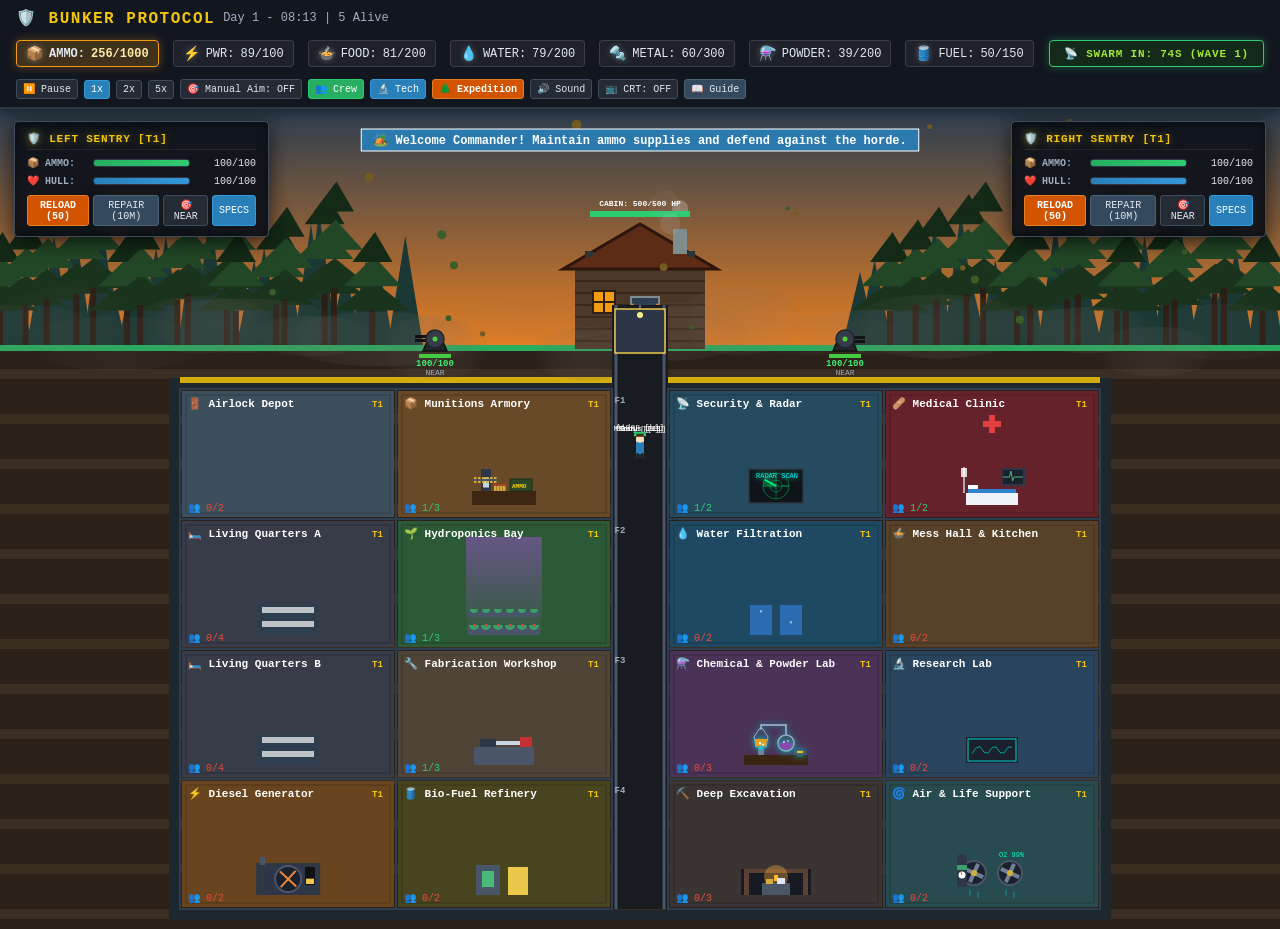
==== bunker_survival_standalone.html @ 3fe30b72 "Initial commit: BUNKER PROTOCOL 2D Zombie Survival Defense Game" ====
<!DOCTYPE html>
<html lang="en">
<head>
  <meta charset="UTF-8">
  <meta name="viewport" content="width=device-width, initial-scale=1.0">
  <title>BUNKER PROTOCOL: 2D Zombie Survival Defense</title>
  <style>
/* Tactical Bunker Survival Styling */
:root {
  --bg-dark: #0f1115;
  --panel-bg: #161a22;
  --panel-border: #2d3748;
  --accent-amber: #f39c12;
  --accent-red: #e74c3c;
  --accent-green: #2ecc71;
  --accent-blue: #3498db;
  --text-main: #e2e8f0;
  --text-dim: #a0aec0;
  --font-mono: 'Courier New', 'Consolas', monospace;
}

* {
  box-sizing: border-box;
  margin: 0;
  padding: 0;
  user-select: none;
}

body {
  background-color: var(--bg-dark);
  color: var(--text-main);
  font-family: var(--font-mono);
  overflow-x: hidden;
  min-height: 100vh;
  display: flex;
  flex-direction: column;
}

/* Top Header HUD */
.header-hud {
  background: #12161f;
  border-bottom: 2px solid #2d3748;
  padding: 8px 16px;
  display: flex;
  flex-wrap: wrap;
  justify-content: space-between;
  align-items: center;
  gap: 12px;
  box-shadow: 0 4px 12px rgba(0, 0, 0, 0.4);
  z-index: 10;
}

.brand-title {
  display: flex;
  align-items: center;
  gap: 8px;
}

.brand-title h1 {
  font-size: 16px;
  letter-spacing: 1.5px;
  color: #f1c40f;
  text-transform: uppercase;
}

.hud-time-pop {
  font-size: 12px;
  color: var(--text-dim);
}

.resource-bar {
  display: flex;
  flex-wrap: wrap;
  align-items: center;
  gap: 14px;
}

.res-item {
  display: flex;
  align-items: center;
  gap: 6px;
  font-size: 12px;
  background: rgba(255, 255, 255, 0.05);
  padding: 4px 9px;
  border-radius: 4px;
  border: 1px solid rgba(255, 255, 255, 0.12);
  transition: all 0.2s ease;
}

.res-item:hover {
  background: rgba(255, 255, 255, 0.1);
  border-color: rgba(255, 255, 255, 0.3);
  box-shadow: 0 0 10px rgba(255, 255, 255, 0.15);
}

.res-ammo {
  border-color: #f39c12;
  background: rgba(243, 156, 18, 0.2);
  box-shadow: 0 0 10px rgba(243, 156, 18, 0.35);
  font-weight: bold;
}

.res-item .icon {
  font-size: 14px;
  filter: drop-shadow(0 0 3px rgba(255, 255, 255, 0.3));
}

.hud-radar-wrap {
  display: flex;
  align-items: center;
}

.radar-badge {
  padding: 6px 14px;
  border-radius: 4px;
  font-size: 11px;
  font-weight: bold;
  letter-spacing: 0.8px;
  text-transform: uppercase;
  transition: all 0.3s ease;
}

.radar-badge.normal {
  background: #132a1a;
  border: 1px solid #2ecc71;
  color: #a3e635;
  box-shadow: 0 0 10px rgba(46, 204, 113, 0.35);
}

.radar-badge.warning {
  background: #3c290d;
  border: 1px solid #f39c12;
  color: #ffd166;
  box-shadow: 0 0 12px rgba(243, 156, 18, 0.55);
}

.radar-badge.danger {
  background: #4a1212;
  border: 1px solid #e74c3c;
  color: #ff7675;
  box-shadow: 0 0 16px rgba(231, 76, 60, 0.85);
}

.pulse {
  animation: pulseAnim 1s infinite alternate;
}

@keyframes pulseAnim {
  0% { transform: scale(1); opacity: 0.85; }
  100% { transform: scale(1.04); opacity: 1; }
}

.hud-controls {
  display: flex;
  align-items: center;
  gap: 6px;
}

/* Button styles */
.btn {
  background: #242b35;
  color: #e2e8f0;
  border: 1px solid #3e4c5e;
  padding: 6px 12px;
  font-family: var(--font-mono);
  font-size: 12px;
  cursor: pointer;
  border-radius: 3px;
  transition: all 0.15s ease;
}

.btn:hover {
  background: #323b49;
  border-color: #637794;
}

.btn.active {
  background: #2980b9;
  border-color: #3498db;
  color: #fff;
}

.btn-primary {
  background: #27ae60;
  border-color: #2ecc71;
  color: #fff;
}
.btn-primary:hover {
  background: #2ecc71;
}

.btn-action {
  background: #d35400;
  border-color: #e67e22;
  color: #fff;
  font-weight: bold;
}
.btn-action:hover {
  background: #e67e22;
}

.btn-accent {
  background: #2980b9;
  border-color: #3498db;
  color: #fff;
}
.btn-accent:hover {
  background: #3498db;
}

.btn-secondary {
  background: #34495e;
  border-color: #4a6572;
}

.btn-danger {
  background: #962d2d;
  border-color: #c0392b;
}

.btn-sm {
  padding: 3px 6px;
  font-size: 10px;
}

.btn:disabled {
  opacity: 0.45;
  cursor: not-allowed;
}

/* Main Viewport Container */
.game-container {
  position: relative;
  width: 100%;
  max-width: 1280px;
  margin: 0 auto;
  flex: 1;
  display: flex;
  flex-direction: column;
  align-items: center;
  background: #000;
}

#game-canvas {
  width: 100%;
  height: auto;
  aspect-ratio: 1280 / 820;
  display: block;
  box-shadow: 0 8px 28px rgba(0, 0, 0, 0.75);
  cursor: crosshair;
}

/* Tactical Retro-Military CRT Scanline Effect */
.crt-overlay {
  position: absolute;
  top: 0;
  left: 0;
  width: 100%;
  height: 100%;
  pointer-events: none;
  z-index: 10;
  background: 
    linear-gradient(rgba(18, 16, 16, 0) 50%, rgba(0, 0, 0, 0.32) 50%),
    linear-gradient(90deg, rgba(255, 0, 0, 0.035), rgba(0, 255, 0, 0.018), rgba(0, 0, 255, 0.035));
  background-size: 100% 4px, 6px 100%;
  box-shadow: 
    inset 0 0 90px rgba(0, 0, 0, 0.85),
    inset 0 0 25px rgba(0, 0, 0, 0.95);
  border-radius: 4px;
}

body.crt-active #game-canvas {
  filter: contrast(1.12) brightness(1.05) saturate(1.18);
}

body.crt-active .header-hud,
body.crt-active .turret-hud-overlay {
  text-shadow: 0 0 3px rgba(241, 196, 15, 0.4);
}

/* On-Screen Turret HUD Overlay Widgets */
.turret-hud-overlay {
  position: absolute;
  top: 12px;
  width: 255px;
  background: rgba(14, 18, 25, 0.92);
  border: 1px solid #3e4c5e;
  backdrop-filter: blur(8px);
  padding: 10px 12px;
  border-radius: 4px;
  pointer-events: auto;
  z-index: 5;
  box-shadow: 0 4px 20px rgba(0, 0, 0, 0.7), inset 0 0 10px rgba(0, 0, 0, 0.5);
  transition: all 0.2s ease;
}

.turret-hud-overlay:hover {
  border-color: #5d728e;
  box-shadow: 0 6px 24px rgba(0, 0, 0, 0.8), 0 0 12px rgba(52, 152, 219, 0.25);
}

.turret-hud-overlay.left {
  left: 14px;
}

.turret-hud-overlay.right {
  right: 14px;
}

.turret-hud-header {
  display: flex;
  justify-content: space-between;
  align-items: center;
  margin-bottom: 7px;
  border-bottom: 1px solid rgba(255, 255, 255, 0.08);
  padding-bottom: 4px;
}

.turret-hud-title {
  font-size: 11px;
  font-weight: bold;
  color: #f1c40f;
  letter-spacing: 0.8px;
  text-shadow: 0 0 8px rgba(241, 196, 15, 0.5);
}

.hud-alert-badge {
  font-size: 9px;
  font-weight: bold;
  padding: 2px 6px;
  border-radius: 3px;
  text-transform: uppercase;
  letter-spacing: 0.5px;
}

.hud-alert-badge.warn {
  background: #d35400;
  color: #fff;
  box-shadow: 0 0 8px rgba(211, 84, 0, 0.7);
}

.hud-alert-badge.danger {
  background: #c0392b;
  color: #fff;
  box-shadow: 0 0 10px rgba(192, 57, 43, 0.9);
}

.hud-label {
  font-size: 10px;
  font-weight: bold;
  color: #a0aec0;
  width: 60px;
}

.hud-bar-row {
  display: flex;
  align-items: center;
  gap: 6px;
  font-size: 10px;
  margin-bottom: 6px;
}

.hud-bar-row.critical .val-text {
  color: #ff4d4d;
  font-weight: bold;
  animation: pulseAnim 0.6s infinite alternate;
}

.progress-bar {
  flex: 1;
  height: 8px;
  background: #11141a;
  border: 1px solid #2d3748;
  border-radius: 3px;
  overflow: hidden;
  box-shadow: inset 0 1px 3px rgba(0, 0, 0, 0.7);
}

.progress-fill {
  height: 100%;
  transition: width 0.25s ease;
}

.bar-green {
  background: linear-gradient(90deg, #27ae60, #2ecc71);
  box-shadow: 0 0 8px rgba(46, 204, 113, 0.6);
}

.bar-amber {
  background: linear-gradient(90deg, #d35400, #f39c12);
  box-shadow: 0 0 8px rgba(243, 156, 18, 0.6);
}

.bar-red {
  background: linear-gradient(90deg, #962d2d, #e74c3c);
  box-shadow: 0 0 10px rgba(231, 76, 60, 0.85);
}

.bar-blue {
  background: linear-gradient(90deg, #2980b9, #3498db);
  box-shadow: 0 0 8px rgba(52, 152, 219, 0.6);
}

.val-text {
  width: 60px;
  text-align: right;
  font-family: monospace;
  font-size: 10px;
}

.turret-btn-row {
  display: flex;
  gap: 4px;
  margin-top: 8px;
}

/* Modals */
.modal-overlay {
  position: fixed;
  top: 0;
  left: 0;
  width: 100vw;
  height: 100vh;
  background: rgba(0, 0, 0, 0.75);
  display: none;
  justify-content: center;
  align-items: center;
  z-index: 99;
}

.modal-content {
  background: var(--panel-bg);
  border: 2px solid var(--panel-border);
  border-radius: 6px;
  width: 90%;
  max-width: 650px;
  max-height: 85vh;
  overflow-y: auto;
  padding: 20px;
  box-shadow: 0 10px 30px rgba(0, 0, 0, 0.8);
}

.modal-header {
  display: flex;
  justify-content: space-between;
  align-items: center;
  border-bottom: 1px solid #2d3748;
  padding-bottom: 10px;
  margin-bottom: 14px;
}

.modal-header h2 {
  font-size: 18px;
  color: #f1c40f;
}

.modal-close {
  background: none;
  border: none;
  color: #fff;
  font-size: 24px;
  cursor: pointer;
}

.modal-desc {
  font-size: 12px;
  color: var(--text-dim);
  margin-bottom: 12px;
  line-height: 1.4;
}

.modal-info-box {
  background: #1f2530;
  padding: 10px;
  border-radius: 4px;
  font-size: 12px;
  margin-bottom: 14px;
  border-left: 3px solid #3498db;
}

.modal-section {
  margin-bottom: 16px;
}

.modal-section h3 {
  font-size: 13px;
  color: #a0aec0;
  margin-bottom: 8px;
  text-transform: uppercase;
}

.workers-container {
  display: flex;
  flex-direction: column;
  gap: 8px;
  margin-bottom: 10px;
}

.worker-card {
  background: #1c222c;
  border: 1px solid #2e3846;
  padding: 8px 12px;
  border-radius: 4px;
  display: flex;
  justify-content: space-between;
  align-items: center;
  font-size: 12px;
}

.assign-row {
  display: flex;
  gap: 8px;
  margin-top: 10px;
}

.form-select {
  flex: 1;
  background: #11141a;
  color: #fff;
  border: 1px solid #3e4c5e;
  padding: 6px 10px;
  font-family: var(--font-mono);
  font-size: 12px;
  border-radius: 3px;
}

.form-select.sm {
  padding: 4px 8px;
  font-size: 11px;
}

.modal-footer {
  display: flex;
  justify-content: flex-end;
  gap: 8px;
  border-top: 1px solid #2d3748;
  padding-top: 12px;
  margin-top: 14px;
}

/* Turret Spec Grid */
.turret-spec-grid {
  display: grid;
  grid-template-columns: 1fr 1fr;
  gap: 10px;
  background: #1a202c;
  padding: 12px;
  border-radius: 4px;
  font-size: 12px;
}

.modal-actions {
  display: flex;
  flex-direction: column;
  gap: 8px;
  margin-top: 14px;
}

/* Roster Styling */
.roster-container {
  display: flex;
  flex-direction: column;
  gap: 8px;
  max-height: 55vh;
  overflow-y: auto;
}

.survivor-roster-row {
  background: #1a202c;
  border: 1px solid #2d3748;
  border-radius: 4px;
  padding: 10px 12px;
  display: flex;
  justify-content: space-between;
  align-items: center;
  gap: 12px;
}

.survivor-roster-row.dead {
  background: #2b1717;
  border-color: #632525;
}

.survivor-main-info {
  display: flex;
  align-items: center;
  gap: 10px;
}

.avatar-large {
  font-size: 24px;
}

.survivor-stats-mini {
  font-size: 10px;
  color: var(--text-dim);
  margin-top: 3px;
}

.survivor-assign-select {
  display: flex;
  align-items: center;
  gap: 6px;
  font-size: 11px;
}

/* Tech Tree */
.tech-grid {
  display: grid;
  grid-template-columns: 1fr 1fr;
  gap: 10px;
}

.tech-card {
  background: #1a202c;
  border: 1px solid #2d3748;
  padding: 12px;
  border-radius: 4px;
  display: flex;
  flex-direction: column;
  justify-content: space-between;
  gap: 8px;
}

.tech-card.researched {
  border-color: #2ecc71;
  background: rgba(46, 204, 113, 0.1);
}

.tech-header {
  display: flex;
  justify-content: space-between;
  align-items: center;
}

.tech-header h4 {
  font-size: 12px;
  color: #fff;
}

.tech-status {
  font-size: 10px;
  font-weight: bold;
  color: #ffd166;
}

.tech-card p {
  font-size: 11px;
  color: var(--text-dim);
  line-height: 1.3;
}

/* Expeditions */
.expedition-options {
  display: flex;
  flex-direction: column;
  gap: 12px;
}

.expedition-card {
  background: #1a202c;
  border: 1px solid #2d3748;
  padding: 14px;
  border-radius: 4px;
  display: flex;
  flex-direction: column;
  gap: 6px;
  font-size: 12px;
}

.expedition-card h4 {
  color: #f1c40f;
  font-size: 13px;
}

.help-body {
  font-size: 12px;
  line-height: 1.6;
}

.help-body ul {
  margin-left: 18px;
  margin-top: 8px;
}

.help-body li {
  margin-bottom: 6px;
}

.gameover-stats {
  background: #1a202c;
  padding: 14px;
  border-radius: 4px;
  margin: 14px 0;
  display: flex;
  flex-direction: column;
  gap: 8px;
  font-size: 13px;
}

.text-danger { color: var(--accent-red); }
.text-accent { color: var(--accent-amber); }
.text-dim { color: var(--text-dim); }

/* Manual Aim & Priority Enhancements */
#btn-manual-aim.active {
  background: #0984e3;
  border-color: #00cec9;
  color: #fff;
  box-shadow: 0 0 10px rgba(0, 206, 201, 0.6);
  animation: pulseManual 1.5s infinite alternate;
}

@keyframes pulseManual {
  from { box-shadow: 0 0 4px rgba(0, 206, 201, 0.4); }
  to { box-shadow: 0 0 12px rgba(0, 206, 201, 0.8); }
}

.badge-carrier {
  font-size: 9px;
  background: #d35400;
  color: #fff;
  padding: 2px 5px;
  border-radius: 3px;
  font-weight: bold;
  animation: pulseAnim 0.8s infinite alternate;
}

.survivor-xp-bar {
  width: 140px;
  height: 6px;
  background: #111;
  border-radius: 3px;
  overflow: hidden;
  margin-top: 4px;
}

.survivor-xp-fill {
  height: 100%;
  background: linear-gradient(90deg, #f1c40f, #e67e22);
}

.priority-btn-group {
  display: flex;
  gap: 4px;
  margin-top: 6px;
}

.priority-btn {
  flex: 1;
  padding: 4px 6px;
  font-size: 10px;
  background: #242b35;
  border: 1px solid #3e4c5e;
  color: #cbd5e0;
  border-radius: 3px;
  cursor: pointer;
  font-family: var(--font-mono);
}

.priority-btn.active {
  background: #f39c12;
  border-color: #f1c40f;
  color: #000;
  font-weight: bold;
}

</style>
</head>
<body>

  <!-- Top Tactical HUD -->
  <header class="header-hud">
    <div class="brand-title">
      <h1>🛡️ Bunker Protocol</h1>
      <div class="hud-time-pop">
        <span id="hud-day">Day 1 - 08:00</span> | <span id="hud-pop">5 Alive</span>
      </div>
    </div>

    <!-- Core Resources Bar -->
    <div class="resource-bar">
      <div class="res-item res-ammo" title="Turret Ammunition (CRITICAL SUPPLY)">
        <span class="icon">📦</span> <span>AMMO:</span> <span id="res-ammo">250/1000</span>
      </div>
      <div class="res-item" title="Generator Electrical Power">
        <span class="icon">⚡</span> <span>PWR:</span> <span id="res-power">100/100</span>
      </div>
      <div class="res-item" title="Food Rations">
        <span class="icon">🍲</span> <span>FOOD:</span> <span id="res-food">80/200</span>
      </div>
      <div class="res-item" title="Drinking Water">
        <span class="icon">💧</span> <span>WATER:</span> <span id="res-water">80/200</span>
      </div>
      <div class="res-item" title="Scrap Metal & Components">
        <span class="icon">🔩</span> <span>METAL:</span> <span id="res-metal">60/300</span>
      </div>
      <div class="res-item" title="Gunpowder for Munitions">
        <span class="icon">⚗️</span> <span>POWDER:</span> <span id="res-gunpowder">40/200</span>
      </div>
      <div class="res-item" title="Diesel Generator Fuel">
        <span class="icon">🛢️</span> <span>FUEL:</span> <span id="res-fuel">50/150</span>
      </div>
    </div>

    <!-- Threat Radar Warning Display -->
    <div class="hud-radar-wrap">
      <div id="hud-radar" class="radar-badge normal">
        📡 Radar Scanning...
      </div>
    </div>

    <!-- Speed & Control Actions -->
    <div class="hud-controls">
      <button id="btn-speed-pause" class="btn btn-sm">⏸️ Pause</button>
      <button id="btn-speed-1x" class="btn btn-sm active">1x</button>
      <button id="btn-speed-2x" class="btn btn-sm">2x</button>
      <button id="btn-speed-5x" class="btn btn-sm">5x</button>
      <button id="btn-manual-aim" class="btn btn-sm" title="Toggle Manual Crosshair Aim (Hotkey: M)">🎯 Manual Aim: OFF</button>
      <button id="btn-open-roster" class="btn btn-sm btn-primary">👥 Crew</button>
      <button id="btn-open-research" class="btn btn-sm btn-accent">🔬 Tech</button>
      <button id="btn-open-expedition" class="btn btn-sm btn-action">🌲 Expedition</button>
      <button id="btn-audio-toggle" class="btn btn-sm">🔊 Sound</button>
      <button id="btn-crt-toggle" class="btn btn-sm" title="Toggle Tactical Retro-Military CRT Scanlines (Hotkey: C)">📺 CRT: OFF</button>
      <button id="btn-open-help" class="btn btn-sm btn-secondary">📖 Guide</button>
    </div>
  </header>

  <!-- Viewport Area -->
  <main class="game-container">
    <!-- CRT Scanline Tactical Filter Overlay -->
    <div id="crt-overlay" class="crt-overlay" style="display:none;"></div>

    <!-- Left Turret Floating HUD Widget -->
    <div id="left-turret-hud" class="turret-hud-overlay left"></div>

    <!-- Canvas -->
    <canvas id="game-canvas"></canvas>

    <!-- Right Turret Floating HUD Widget -->
    <div id="right-turret-hud" class="turret-hud-overlay right"></div>
  </main>

  <!-- Interactive Modal Container -->
  <div id="modal-overlay" class="modal-overlay">
    <div id="modal-content" class="modal-content"></div>
  </div>

  <!-- Game Scripts -->
                    
<script>
// --- audio.js ---
// Procedural Web Audio Synthesizer for Bunker Survival
class SoundSystem {
  constructor() {
    this.ctx = null;
    this.muted = false;
    this.masterGain = null;
    this.initialized = false;
  }

  init() {
    if (this.initialized) return;
    try {
      const AudioCtx = window.AudioContext || window.webkitAudioContext;
      this.ctx = new AudioCtx();
      this.masterGain = this.ctx.createGain();
      this.masterGain.gain.value = 0.35;
      this.masterGain.connect(this.ctx.destination);
      this.initialized = true;
    } catch (e) {
      console.warn("Web Audio API not supported", e);
    }
  }

  toggleMute() {
    this.muted = !this.muted;
    if (this.masterGain) {
      this.masterGain.gain.value = this.muted ? 0 : 0.35;
    }
    return this.muted;
  }

  ensureContext() {
    if (!this.initialized) this.init();
    if (this.ctx && this.ctx.state === 'suspended') {
      this.ctx.resume();
    }
  }

  // Turret gunshot
  playGunshot(type = 'normal') {
    if (this.muted || !this.ctx) return;
    this.ensureContext();
    const t = this.ctx.currentTime;

    // Noise buffer for the crack
    const bufferSize = Math.floor(this.ctx.sampleRate * 0.08);
    const buffer = this.ctx.createBuffer(1, bufferSize, this.ctx.sampleRate);
    const data = buffer.getChannelData(0);
    for (let i = 0; i < bufferSize; i++) {
      data[i] = Math.random() * 2 - 1;
    }

    const noise = this.ctx.createBufferSource();
    noise.buffer = buffer;

    const filter = this.ctx.createBiquadFilter();
    filter.type = type === 'heavy' ? 'lowpass' : 'bandpass';
    filter.frequency.setValueAtTime(type === 'heavy' ? 800 : 1800, t);
    filter.frequency.exponentialRampToValueAtTime(100, t + 0.07);

    const gain = this.ctx.createGain();
    gain.gain.setValueAtTime(type === 'heavy' ? 0.6 : 0.4, t);
    gain.gain.exponentialRampToValueAtTime(0.01, t + 0.07);

    noise.connect(filter);
    filter.connect(gain);
    gain.connect(this.masterGain);

    noise.start(t);

    // Punch osc
    const osc = this.ctx.createOscillator();
    const oscGain = this.ctx.createGain();
    osc.type = 'triangle';
    osc.frequency.setValueAtTime(type === 'heavy' ? 140 : 220, t);
    osc.frequency.exponentialRampToValueAtTime(30, t + 0.09);

    oscGain.gain.setValueAtTime(0.5, t);
    oscGain.gain.exponentialRampToValueAtTime(0.01, t + 0.09);

    osc.connect(oscGain);
    oscGain.connect(this.masterGain);

    osc.start(t);
    osc.stop(t + 0.1);
  }

  // Empty turret click
  playDryClick() {
    if (this.muted || !this.ctx) return;
    this.ensureContext();
    const t = this.ctx.currentTime;
    const osc = this.ctx.createOscillator();
    const gain = this.ctx.createGain();
    osc.type = 'sine';
    osc.frequency.setValueAtTime(800, t);
    osc.frequency.exponentialRampToValueAtTime(300, t + 0.03);
    gain.gain.setValueAtTime(0.2, t);
    gain.gain.exponentialRampToValueAtTime(0.001, t + 0.03);
    osc.connect(gain);
    gain.connect(this.masterGain);
    osc.start(t);
    osc.stop(t + 0.04);
  }

  // Reload sound
  playReload() {
    if (this.muted || !this.ctx) return;
    this.ensureContext();
    const t = this.ctx.currentTime;
    // Click 1 (mag out)
    const osc1 = this.ctx.createOscillator();
    const gain1 = this.ctx.createGain();
    osc1.type = 'square';
    osc1.frequency.setValueAtTime(600, t);
    osc1.frequency.exponentialRampToValueAtTime(150, t + 0.08);
    gain1.gain.setValueAtTime(0.25, t);
    gain1.gain.exponentialRampToValueAtTime(0.01, t + 0.08);
    osc1.connect(gain1);
    gain1.connect(this.masterGain);
    osc1.start(t);
    osc1.stop(t + 0.09);

    // Click 2 (mag lock)
    setTimeout(() => {
      if (this.muted || !this.ctx) return;
      const t2 = this.ctx.currentTime;
      const osc2 = this.ctx.createOscillator();
      const gain2 = this.ctx.createGain();
      osc2.type = 'triangle';
      osc2.frequency.setValueAtTime(250, t2);
      osc2.frequency.exponentialRampToValueAtTime(900, t2 + 0.06);
      gain2.gain.setValueAtTime(0.35, t2);
      gain2.gain.exponentialRampToValueAtTime(0.01, t2 + 0.07);
      osc2.connect(gain2);
      gain2.connect(this.masterGain);
      osc2.start(t2);
      osc2.stop(t2 + 0.08);
    }, 120);
  }

  // Zombie hit / death groan
  playZombieHit() {
    if (this.muted || !this.ctx) return;
    this.ensureContext();
    const t = this.ctx.currentTime;
    const osc = this.ctx.createOscillator();
    const gain = this.ctx.createGain();
    osc.type = 'sawtooth';
    osc.frequency.setValueAtTime(120 + Math.random() * 40, t);
    osc.frequency.exponentialRampToValueAtTime(50, t + 0.15);
    gain.gain.setValueAtTime(0.18, t);
    gain.gain.exponentialRampToValueAtTime(0.01, t + 0.15);
    osc.connect(gain);
    gain.connect(this.masterGain);
    osc.start(t);
    osc.stop(t + 0.16);
  }

  // Alarm siren for incoming horde
  playSiren() {
    if (this.muted || !this.ctx) return;
    this.ensureContext();
    const t = this.ctx.currentTime;
    const osc = this.ctx.createOscillator();
    const gain = this.ctx.createGain();
    osc.type = 'sawtooth';
    osc.frequency.setValueAtTime(450, t);
    osc.frequency.linearRampToValueAtTime(750, t + 0.4);
    osc.frequency.linearRampToValueAtTime(450, t + 0.8);
    gain.gain.setValueAtTime(0.2, t);
    gain.gain.linearRampToValueAtTime(0.2, t + 0.7);
    gain.gain.exponentialRampToValueAtTime(0.01, t + 0.85);

    osc.connect(gain);
    gain.connect(this.masterGain);
    osc.start(t);
    osc.stop(t + 0.9);
  }

  // Craft / UI click
  playBeep(success = true) {
    if (this.muted || !this.ctx) return;
    this.ensureContext();
    const t = this.ctx.currentTime;
    const osc = this.ctx.createOscillator();
    const gain = this.ctx.createGain();
    osc.type = 'sine';
    osc.frequency.setValueAtTime(success ? 880 : 330, t);
    if (success) {
      osc.frequency.setValueAtTime(1174, t + 0.06);
    }
    gain.gain.setValueAtTime(0.15, t);
    gain.gain.exponentialRampToValueAtTime(0.01, t + 0.12);
    osc.connect(gain);
    gain.connect(this.masterGain);
    osc.start(t);
    osc.stop(t + 0.13);
  }

  // Elevator ding
  playElevatorDing() {
    if (this.muted || !this.ctx) return;
    this.ensureContext();
    const t = this.ctx.currentTime;
    const osc = this.ctx.createOscillator();
    const gain = this.ctx.createGain();
    osc.type = 'sine';
    osc.frequency.setValueAtTime(1046.5, t);
    gain.gain.setValueAtTime(0.2, t);
    gain.gain.exponentialRampToValueAtTime(0.001, t + 0.6);
    osc.connect(gain);
    gain.connect(this.masterGain);
    osc.start(t);
    osc.stop(t + 0.65);
  }

  // Explosion sound (grenade / brute death / heavy impact)
  playExplosion() {
    if (this.muted || !this.ctx) return;
    this.ensureContext();
    const t = this.ctx.currentTime;
    const bufferSize = Math.floor(this.ctx.sampleRate * 0.4);
    const buffer = this.ctx.createBuffer(1, bufferSize, this.ctx.sampleRate);
    const data = buffer.getChannelData(0);
    for (let i = 0; i < bufferSize; i++) {
      data[i] = (Math.random() * 2 - 1) * Math.exp(-i / (this.ctx.sampleRate * 0.1));
    }
    const noise = this.ctx.createBufferSource();
    noise.buffer = buffer;
    const filter = this.ctx.createBiquadFilter();
    filter.type = 'lowpass';
    filter.frequency.setValueAtTime(250, t);
    filter.frequency.exponentialRampToValueAtTime(40, t + 0.35);

    const gain = this.ctx.createGain();
    gain.gain.setValueAtTime(0.5, t);
    gain.gain.exponentialRampToValueAtTime(0.01, t + 0.4);

    noise.connect(filter);
    filter.connect(gain);
    gain.connect(this.masterGain);
    noise.start(t);
  }

  // Minigun electric motor spinup whirr & barrel gear chatter
  playMinigunSpinup() {
    if (this.muted || !this.ctx) return;
    this.ensureContext();
    const now = performance.now();
    if (this._lastSpinup && now - this._lastSpinup < 1200) return;
    this._lastSpinup = now;

    const t = this.ctx.currentTime;
    const dur = 0.55;

    // Motor 1: Sawtooth rotor
    const osc1 = this.ctx.createOscillator();
    osc1.type = 'sawtooth';
    osc1.frequency.setValueAtTime(65, t);
    osc1.frequency.exponentialRampToValueAtTime(360, t + dur);

    // Motor 2: Gear teeth harmonic
    const osc2 = this.ctx.createOscillator();
    osc2.type = 'square';
    osc2.frequency.setValueAtTime(130, t);
    osc2.frequency.exponentialRampToValueAtTime(720, t + dur);

    // Filter to sweep from dull to sharp metallic buzz
    const filter = this.ctx.createBiquadFilter();
    filter.type = 'lowpass';
    filter.frequency.setValueAtTime(250, t);
    filter.frequency.exponentialRampToValueAtTime(2200, t + dur);

    const gain = this.ctx.createGain();
    gain.gain.setValueAtTime(0.01, t);
    gain.gain.linearRampToValueAtTime(0.28, t + dur * 0.7);
    gain.gain.exponentialRampToValueAtTime(0.01, t + dur);

    osc1.connect(filter);
    osc2.connect(filter);
    filter.connect(gain);
    gain.connect(this.masterGain);

    osc1.start(t);
    osc2.start(t);
    osc1.stop(t + dur);
    osc2.stop(t + dur);
  }

  // Atmospheric dark forest night wind breeze
  playWindBreeze() {
    if (this.muted || !this.ctx) return;
    this.ensureContext();
    const now = performance.now();
    if (this._lastWind && now - this._lastWind < 6000) return;
    this._lastWind = now;

    const t = this.ctx.currentTime;
    const dur = 3.2;

    // Filtered noise swoosh
    const bufferSize = Math.floor(this.ctx.sampleRate * dur);
    const buffer = this.ctx.createBuffer(1, bufferSize, this.ctx.sampleRate);
    const data = buffer.getChannelData(0);
    let lastOut = 0.0;
    for (let i = 0; i < bufferSize; i++) {
      const white = Math.random() * 2 - 1;
      // Simple pinking filter
      lastOut = (lastOut + 0.025 * white) / 1.025;
      data[i] = lastOut * 3.5;
    }

    const noise = this.ctx.createBufferSource();
    noise.buffer = buffer;

    // Resonant bandpass filter mimicking wind through trees
    const filter = this.ctx.createBiquadFilter();
    filter.type = 'bandpass';
    filter.Q.value = 2.8;
    filter.frequency.setValueAtTime(220, t);
    filter.frequency.linearRampToValueAtTime(540, t + dur * 0.45);
    filter.frequency.linearRampToValueAtTime(180, t + dur);

    const gain = this.ctx.createGain();
    gain.gain.setValueAtTime(0.001, t);
    gain.gain.linearRampToValueAtTime(0.18, t + dur * 0.4);
    gain.gain.exponentialRampToValueAtTime(0.001, t + dur);

    noise.connect(filter);
    filter.connect(gain);
    gain.connect(this.masterGain);

    noise.start(t);
  }

  // Undead feral attack shriek & guttural vocalization
  playZombieShriek() {
    if (this.muted || !this.ctx) return;
    this.ensureContext();
    const now = performance.now();
    if (this._lastShriek && now - this._lastShriek < 800) return;
    this._lastShriek = now;

    const t = this.ctx.currentTime;
    const dur = 0.4;

    // Dual detuned screech oscillators
    const osc1 = this.ctx.createOscillator();
    const osc2 = this.ctx.createOscillator();
    osc1.type = 'sawtooth';
    osc2.type = 'sawtooth';

    osc1.frequency.setValueAtTime(360, t);
    osc1.frequency.linearRampToValueAtTime(460, t + 0.08);
    osc1.frequency.exponentialRampToValueAtTime(130, t + dur);

    osc2.frequency.setValueAtTime(385, t);
    osc2.frequency.linearRampToValueAtTime(495, t + 0.08);
    osc2.frequency.exponentialRampToValueAtTime(145, t + dur);

    // Formant throat filter
    const filter = this.ctx.createBiquadFilter();
    filter.type = 'bandpass';
    filter.Q.value = 3.5;
    filter.frequency.setValueAtTime(1600, t);
    filter.frequency.exponentialRampToValueAtTime(450, t + dur);

    const gain = this.ctx.createGain();
    gain.gain.setValueAtTime(0.01, t);
    gain.gain.linearRampToValueAtTime(0.24, t + 0.05);
    gain.gain.exponentialRampToValueAtTime(0.01, t + dur);

    osc1.connect(filter);
    osc2.connect(filter);
    filter.connect(gain);
    gain.connect(this.masterGain);

    osc1.start(t);
    osc2.start(t);
    osc1.stop(t + dur);
    osc2.stop(t + dur);
  }

  // Acid spitter spit projectile sound (wet resonant squirt)
  playAcidSpit() {
    if (this.muted || !this.ctx) return;
    this.ensureContext();
    const t = this.ctx.currentTime;
    const dur = 0.25;

    const osc = this.ctx.createOscillator();
    osc.type = 'triangle';
    osc.frequency.setValueAtTime(480, t);
    osc.frequency.exponentialRampToValueAtTime(90, t + dur);

    const filter = this.ctx.createBiquadFilter();
    filter.type = 'lowpass';
    filter.frequency.setValueAtTime(1800, t);
    filter.frequency.exponentialRampToValueAtTime(300, t + dur);

    const gain = this.ctx.createGain();
    gain.gain.setValueAtTime(0.32, t);
    gain.gain.exponentialRampToValueAtTime(0.01, t + dur);

    osc.connect(filter);
    filter.connect(gain);
    gain.connect(this.masterGain);

    osc.start(t);
    osc.stop(t + dur);
  }

  // Retro CRT switch click
  playCRTClick(on = true) {
    if (this.muted || !this.ctx) return;
    this.ensureContext();
    const t = this.ctx.currentTime;
    const osc = this.ctx.createOscillator();
    const gain = this.ctx.createGain();
    osc.type = 'square';
    osc.frequency.setValueAtTime(on ? 1200 : 800, t);
    osc.frequency.exponentialRampToValueAtTime(180, t + 0.04);
    gain.gain.setValueAtTime(0.2, t);
    gain.gain.exponentialRampToValueAtTime(0.01, t + 0.04);
    osc.connect(gain);
    gain.connect(this.masterGain);
    osc.start(t);
    osc.stop(t + 0.05);
  }
}

window.soundSystem = new SoundSystem();


// --- config.js ---
// Game Configuration & Constants
const CONFIG = {
  CANVAS_WIDTH: 1280,
  CANVAS_HEIGHT: 820,
  SURFACE_Y: 240,
  ELEVATOR_X: 640,
  ELEVATOR_WIDTH: 56,
  
  BUNKER_LEFT: 180,
  BUNKER_RIGHT: 1100,
  BUNKER_TOP: 280,
  FLOOR_HEIGHT: 130,
  FLOORS_COUNT: 4,
  ROOMS_PER_FLOOR: 4,

  // Initial Resources
  INITIAL_RESOURCES: {
    ammo: 250,       // Crucial focus
    power: 100,      // Max 100
    food: 80,
    water: 80,
    metal: 60,
    gunpowder: 40,
    meds: 5,
    fuel: 50
  },

  // Max Resource Capacities
  RESOURCE_CAPS: {
    ammo: 1000,
    power: 100,
    food: 200,
    water: 200,
    metal: 300,
    gunpowder: 200,
    meds: 20,
    fuel: 150
  },

  // Consumption rates (per survivor per second at 1x)
  SURVIVOR_HUNGER_RATE: 0.07,
  SURVIVOR_THIRST_RATE: 0.10,
  SURVIVOR_FATIGUE_RATE: 0.05,
  HUNGER_THRESHOLD: 40,
  THIRST_THRESHOLD: 40,
  FATIGUE_REST_THRESHOLD: 80,
  FATIGUE_WAKE_THRESHOLD: 15,

  // Ammo Supply Logistics
  AMMO_DELIVERY_THRESHOLD: 0.35, // Restock turret when ammo < 35%
  AMMO_CRATE_DELIVERY_AMOUNT: 60, // Rounds delivered per crate

  // Survivor Progression & Mastery
  SURVIVOR_MAX_LEVEL: 5,
  SURVIVOR_LEVEL_TITLES: ['Apprentice', 'Journeyman', 'Specialist', 'Expert', 'Master'],
  SURVIVOR_XP_PER_SEC_WORKING: 1.5,
  SURVIVOR_XP_SPECIALTY_MULT: 1.8,
  SURVIVOR_XP_AMMO_RUN: 40,
  SURVIVOR_XP_WAVE_SURVIVED: 50,

  // Wave & Threat Timing
  AMBIENT_SPAWN_INTERVAL_MIN: 15,
  AMBIENT_SPAWN_INTERVAL_MAX: 30,
  HORDE_INTERVAL: 95,
  HORDE_WARNING_TIME: 14,
  ACID_PUDDLE_DURATION: 8.0,
  ACID_PUDDLE_DPS: 3.5,

  // Room Definitions (4 floors x 4 columns = 16 rooms)
  ROOM_TEMPLATES: [
    // Floor 1: Sub-level 1 (Command & Defense)
    { id: 'airlock', floor: 1, col: 0, name: 'Airlock Depot', icon: '🚪', color: '#3d4f5d', 
      desc: 'Dispatches surface scavengers & controls entry.', 
      produces: null, maxWorkers: 2, powerCost: 1 },
    { id: 'armory', floor: 1, col: 1, name: 'Munitions Armory', icon: '📦', color: '#684a28', 
      desc: 'Manufactures turret ammunition from metal & gunpowder.', 
      produces: 'ammo', rate: 4.0, cost: { metal: 0.4, gunpowder: 0.4 }, maxWorkers: 3, powerCost: 4 },
    { id: 'security', floor: 1, col: 2, name: 'Security & Radar', icon: '📡', color: '#274b5e', 
      desc: 'Tracks incoming swarms, increases turret accuracy by 25%.', 
      produces: null, maxWorkers: 2, powerCost: 3 },
    { id: 'clinic', floor: 1, col: 3, name: 'Medical Clinic', icon: '🩹', color: '#66222b', 
      desc: 'Heals injured survivors and manufactures first-aid kits.', 
      produces: 'meds', rate: 0.08, maxWorkers: 2, powerCost: 2 },

    // Floor 2: Sub-level 2 (Life & Sustenance)
    { id: 'quarters_1', floor: 2, col: 0, name: 'Living Quarters A', icon: '🛏️', color: '#383b48', 
      desc: 'Survivors rest here to restore stamina & morale.', 
      produces: null, maxWorkers: 4, powerCost: 1 },
    { id: 'hydroponics', floor: 2, col: 1, name: 'Hydroponics Bay', icon: '🌱', color: '#2d5a36', 
      desc: 'Cultivates fresh crops using nutrient-rich water.', 
      produces: 'food', rate: 1.2, cost: { water: 0.3 }, maxWorkers: 3, powerCost: 3 },
    { id: 'water_filter', floor: 2, col: 2, name: 'Water Filtration', icon: '💧', color: '#1f4863', 
      desc: 'Purifies subterranean well water into drinking water.', 
      produces: 'water', rate: 1.5, maxWorkers: 2, powerCost: 2 },
    { id: 'kitchen', floor: 2, col: 3, name: 'Mess Hall & Kitchen', icon: '🍲', color: '#574229', 
      desc: 'Prepares nutritious meals, boosting survivor morale.', 
      produces: null, maxWorkers: 2, powerCost: 2 },

    // Floor 3: Sub-level 3 (Industry & Tech)
    { id: 'quarters_2', floor: 3, col: 0, name: 'Living Quarters B', icon: '🛏️', color: '#383b48', 
      desc: 'Additional living space for expanded survivor population.', 
      produces: null, maxWorkers: 4, powerCost: 1 },
    { id: 'workshop', floor: 3, col: 1, name: 'Fabrication Workshop', icon: '🔧', color: '#504439', 
      desc: 'Fabricates spare parts, scrap metal, and turret repairs.', 
      produces: 'metal', rate: 1.0, maxWorkers: 3, powerCost: 4 },
    { id: 'gunpowder_lab', floor: 3, col: 2, name: 'Chemical & Powder Lab', icon: '⚗️', color: '#4a3356', 
      desc: 'Synthesizes saltpeter and sulfur into gunpowder for ammo.', 
      produces: 'gunpowder', rate: 1.2, maxWorkers: 3, powerCost: 3 },
    { id: 'research', floor: 3, col: 3, name: 'Research Lab', icon: '🔬', color: '#2b445e', 
      desc: 'Researches defensive technologies and efficiency upgrades.', 
      produces: 'tech', rate: 0.5, maxWorkers: 2, powerCost: 4 },

    // Floor 4: Sub-level 4 (Deep Infrastructure)
    { id: 'generator', floor: 4, col: 0, name: 'Diesel Generator', icon: '⚡', color: '#68451f', 
      desc: 'Main power plant providing electricity to the bunker & turrets.', 
      produces: 'power', rate: 15.0, cost: { fuel: 0.15 }, maxWorkers: 2, powerCost: 0 },
    { id: 'bio_refinery', floor: 4, col: 1, name: 'Bio-Fuel Refinery', icon: '🛢️', color: '#494420', 
      desc: 'Refines organic biomass and deep oil into diesel fuel.', 
      produces: 'fuel', rate: 0.6, maxWorkers: 2, powerCost: 3 },
    { id: 'mine', floor: 4, col: 2, name: 'Deep Excavation', icon: '⛏️', color: '#3a3532', 
      desc: 'Mines subterranean rock for raw metals and sulfur.', 
      produces: 'metal', rate: 1.4, maxWorkers: 3, powerCost: 3 },
    { id: 'life_support', floor: 4, col: 3, name: 'Air & Life Support', icon: '🌀', color: '#274b4e', 
      desc: 'Circulates clean oxygen, preventing bunker suffocation.', 
      produces: null, maxWorkers: 2, powerCost: 3 }
  ],

  // Turret Level Stats
  TURRET_TIERS: [
    { level: 1, name: 'Sentry Gun 9mm', damage: 24, fireRate: 0.22, range: 340, maxAmmo: 100, upgradeCost: { metal: 50 } },
    { level: 2, name: 'Twin Autocannon', damage: 42, fireRate: 0.15, range: 400, maxAmmo: 200, upgradeCost: { metal: 120, gunpowder: 40 } },
    { level: 3, name: 'Vulcan Minigun', damage: 62, fireRate: 0.08, range: 480, maxAmmo: 400, upgradeCost: { metal: 220, gunpowder: 80 } },
    { level: 4, name: 'Heavy Plasma Cannon', damage: 180, fireRate: 0.35, range: 560, maxAmmo: 600, upgradeCost: null }
  ],

  // Zombie Types
  ZOMBIE_TYPES: {
    shambler: { name: 'Walker', hp: 55, speed: 22, damage: 8, color: '#4a754e', size: 16, reward: { metal: 3, gunpowder: 2 } },
    runner: { name: 'Feral Runner', hp: 35, speed: 58, damage: 12, color: '#883b3b', size: 14, reward: { metal: 2, gunpowder: 3 } },
    armored: { name: 'Riot Armored', hp: 140, speed: 18, damage: 15, color: '#3f4e56', size: 18, reward: { metal: 8, gunpowder: 4 } },
    spitter: { name: 'Acid Spitter', hp: 50, speed: 24, range: 250, damage: 14, color: '#68882d', size: 15, reward: { metal: 4, gunpowder: 6 } },
    brute: { name: 'Goliath Brute', hp: 450, speed: 14, damage: 35, color: '#7a2d2d', size: 24, reward: { metal: 18, gunpowder: 15 } }
  },

  // Initial Survivors
  INITIAL_SURVIVORS: [
    { id: 's1', name: 'Marcus Cole', role: 'Chief Gunsmith', skill: 'Munitions', avatar: '👨‍🔧', hp: 100, maxHp: 100, hunger: 90, thirst: 90, fatigue: 0, morale: 95, assignedRoom: 'armory', specialty: 'armory' },
    { id: 's2', name: 'Elena Vance', role: 'Combat Engineer', skill: 'Mechanic', avatar: '👩‍🏭', hp: 100, maxHp: 100, hunger: 85, thirst: 90, fatigue: 0, morale: 90, assignedRoom: 'workshop', specialty: 'workshop' },
    { id: 's3', name: 'Doc Sarah Chen', role: 'Field Physician', skill: 'Medicine', avatar: '👩‍⚕️', hp: 100, maxHp: 100, hunger: 95, thirst: 95, fatigue: 0, morale: 88, assignedRoom: 'clinic', specialty: 'clinic' },
    { id: 's4', name: 'Toby Miller', role: 'Agri-Specialist', skill: 'Botany', avatar: '👨‍🌾', hp: 100, maxHp: 100, hunger: 90, thirst: 90, fatigue: 0, morale: 92, assignedRoom: 'hydroponics', specialty: 'hydroponics' },
    { id: 's5', name: 'Aiden Brooks', role: 'Security Guard', skill: 'Ballistics', avatar: '👮‍♂️', hp: 100, maxHp: 100, hunger: 88, thirst: 85, fatigue: 0, morale: 90, assignedRoom: 'security', specialty: 'security' }
  ]
};

window.CONFIG = CONFIG;


// --- particles.js ---
// Visual FX and Particle System
class ParticleSystem {
  constructor() {
    this.particles = [];
    this.tracers = [];
    this.floatingTexts = [];
    this.rainDrops = [];
    this.leaves = [];
    this.spitProjectiles = [];
    this.bloodDecals = [];
    this.fogPuffs = [];
    this.chimneySmoke = [];
    this.acidPuddles = [];

    // Init ambient forest leaves
    for (let i = 0; i < 24; i++) {
      this.leaves.push({
        x: Math.random() * 1280,
        y: Math.random() * 240,
        speedX: -0.9 - Math.random() * 1.4,
        speedY: 0.35 + Math.random() * 0.7,
        size: 2 + Math.random() * 3,
        color: Math.random() > 0.5 ? '#3b5e28' : '#735c24'
      });
    }

    // Init drifting ground fog wisps across the surface
    for (let i = 0; i < 20; i++) {
      this.fogPuffs.push({
        x: (i / 20) * 1380 - 50 + (Math.random() * 40 - 20),
        y: CONFIG.SURFACE_Y - 30 + Math.random() * 35,
        radiusX: 55 + Math.random() * 45,
        radiusY: 18 + Math.random() * 16,
        speedX: -14 - Math.random() * 18,
        baseAlpha: 0.12 + Math.random() * 0.14,
        phase: Math.random() * Math.PI * 2
      });
    }
  }

  // Create persistent blood decal on the ground
  spawnBloodDecal(x, y, color = '#680c0c', baseRadius = 7, splatCount = 6) {
    const groundY = CONFIG.SURFACE_Y - 2 + Math.random() * 4;
    const splats = [];
    for (let i = 0; i < splatCount; i++) {
      const angle = Math.random() * Math.PI * 2;
      const dist = 3 + Math.random() * (baseRadius * 2.2);
      splats.push({
        dx: Math.cos(angle) * dist,
        dy: Math.sin(angle) * dist * 0.32, // Flattened along ground perspective
        r: 1.2 + Math.random() * (baseRadius * 0.55)
      });
    }

    this.bloodDecals.push({
      x,
      y: groundY,
      color,
      coreColor: '#360505',
      baseRadius,
      splats,
      alpha: 0.88,
      life: 240, // Decal lasts for 4 minutes
      maxLife: 240
    });

    // Cap decals to 140 max to keep performance buttery smooth
    if (this.bloodDecals.length > 140) {
      this.bloodDecals.shift();
    }
  }

  // Create blood or flesh splatter
  spawnBlood(x, y, count = 7, color = '#a31818') {
    for (let i = 0; i < count; i++) {
      const angle = Math.random() * Math.PI * 2;
      const speed = 1.2 + Math.random() * 4.0;
      this.particles.push({
        x, y,
        vx: Math.cos(angle) * speed,
        vy: Math.sin(angle) * speed - 1.2,
        life: 0.6 + Math.random() * 0.45,
        maxLife: 1.0,
        size: 1.5 + Math.random() * 2.5,
        color: color,
        gravity: 9.8
      });
    }
  }

  // Muzzle flash with dynamic light flare
  spawnMuzzleFlash(x, y, angle) {
    this.particles.push({
      x: x + Math.cos(angle) * 18,
      y: y + Math.sin(angle) * 18,
      vx: 0, vy: 0,
      life: 0.09,
      maxLife: 0.09,
      size: 14 + Math.random() * 8,
      color: '#ffea75',
      type: 'flash',
      angle: angle
    });
  }

  // Brass bullet shell casing with ground bounce
  spawnCasing(x, y, dir = -1) {
    this.particles.push({
      x, y,
      vx: dir * (1.8 + Math.random() * 2.2),
      vy: -2.8 - Math.random() * 2.0,
      life: 1.2,
      maxLife: 1.2,
      size: 3,
      color: '#d4af37',
      gravity: 14,
      isCasing: true,
      bounces: 0
    });
  }

  // Sparks / explosion debris
  spawnSparks(x, y, count = 12, color = '#ff9922') {
    for (let i = 0; i < count; i++) {
      const angle = Math.random() * Math.PI * 2;
      const speed = 2.5 + Math.random() * 5.5;
      this.particles.push({
        x, y,
        vx: Math.cos(angle) * speed,
        vy: Math.sin(angle) * speed - 2.2,
        life: 0.45 + Math.random() * 0.35,
        maxLife: 0.8,
        size: 2.2,
        color: color,
        gravity: 8.5
      });
    }
  }

  // Chimney smoke puff
  spawnSmokePuff(x, y, radius = 6, color = 'rgba(210, 215, 220, 0.4)') {
    this.chimneySmoke.push({
      x, y,
      vx: -8 - Math.random() * 8,
      vy: -14 - Math.random() * 10,
      radius,
      color,
      life: 2.2,
      maxLife: 2.2
    });
  }

  // Bullet tracer
  addTracer(x1, y1, x2, y2, color = '#ffe57f') {
    this.tracers.push({
      x1, y1, x2, y2,
      life: 0.08,
      maxLife: 0.08,
      color
    });
  }

  // Floating text (e.g. +ammo, damage)
  addFloatingText(text, x, y, color = '#ffffff') {
    this.floatingTexts.push({
      text,
      x, y,
      vy: -24,
      life: 1.3,
      maxLife: 1.3,
      color
    });
  }

  // Acid projectile
  spawnAcidSpit(x, y, targetX, targetY, damage) {
    const angle = Math.atan2(targetY - y, targetX - x);
    const speed = 250;
    this.spitProjectiles.push({
      x, y,
      vx: Math.cos(angle) * speed,
      vy: Math.sin(angle) * speed,
      targetX, targetY,
      damage,
      life: 2.0
    });
  }

  // Acid Puddle Hazard on the ground
  spawnAcidPuddle(x, y, damage = 3.5, duration = CONFIG.ACID_PUDDLE_DURATION || 8.0) {
    this.acidPuddles.push({
      x: Math.max(80, Math.min(1200, x)),
      y: CONFIG.SURFACE_Y - 2,
      radius: 26,
      damage: damage,
      life: duration,
      maxLife: duration,
      sizzleTimer: 0,
      bubbles: [
        { ox: -10, oy: -1, r: 2.5, phase: 0 },
        { ox: 5, oy: -2, r: 3.5, phase: 2 },
        { ox: 13, oy: 0, r: 2.0, phase: 4 }
      ]
    });
  }

  update(dt, dayTime = 12) {
    // Update generic particles
    for (let i = this.particles.length - 1; i >= 0; i--) {
      const p = this.particles[i];
      p.life -= dt;
      if (p.life <= 0) {
        this.particles.splice(i, 1);
        continue;
      }
      p.x += (p.vx || 0) * dt * 40;
      p.y += (p.vy || 0) * dt * 40;
      if (p.gravity) {
        p.vy += p.gravity * dt;
      }

      // Casing ground bounce
      if (p.isCasing && p.y >= CONFIG.SURFACE_Y - 2 && (p.bounces || 0) < 2) {
        p.y = CONFIG.SURFACE_Y - 2;
        p.vy = -p.vy * 0.42;
        p.vx *= 0.6;
        p.bounces = (p.bounces || 0) + 1;
      }
    }

    // Update tracers
    for (let i = this.tracers.length - 1; i >= 0; i--) {
      const t = this.tracers[i];
      t.life -= dt;
      if (t.life <= 0) {
        this.tracers.splice(i, 1);
      }
    }

    // Update floating texts
    for (let i = this.floatingTexts.length - 1; i >= 0; i--) {
      const ft = this.floatingTexts[i];
      ft.life -= dt;
      ft.y += ft.vy * dt;
      if (ft.life <= 0) {
        this.floatingTexts.splice(i, 1);
      }
    }

    // Update leaves
    for (const leaf of this.leaves) {
      leaf.x += leaf.speedX;
      leaf.y += leaf.speedY;
      if (leaf.x < 0) leaf.x = 1280;
      if (leaf.y > CONFIG.SURFACE_Y) {
        leaf.y = 0;
        leaf.x = Math.random() * 1280;
      }
    }

    // Update ground fog wisps
    for (const f of this.fogPuffs) {
      f.x += f.speedX * dt;
      f.phase += dt * 0.8;
      if (f.x < -100) {
        f.x = 1380;
        f.y = CONFIG.SURFACE_Y - 30 + Math.random() * 35;
      }
    }

    // Update chimney smoke
    for (let i = this.chimneySmoke.length - 1; i >= 0; i--) {
      const s = this.chimneySmoke[i];
      s.life -= dt;
      if (s.life <= 0) {
        this.chimneySmoke.splice(i, 1);
        continue;
      }
      s.x += s.vx * dt;
      s.y += s.vy * dt;
      s.radius += dt * 6.5;
    }

    // Update blood decals (slow fade over time)
    for (let i = this.bloodDecals.length - 1; i >= 0; i--) {
      const d = this.bloodDecals[i];
      d.life -= dt;
      if (d.life <= 0) {
        this.bloodDecals.splice(i, 1);
      }
    }

    // Update acid spit
    for (let i = this.spitProjectiles.length - 1; i >= 0; i--) {
      const s = this.spitProjectiles[i];
      s.life -= dt;
      s.x += s.vx * dt;
      s.y += s.vy * dt;

      // Check impact with ground or house
      if (s.y >= CONFIG.SURFACE_Y - 10 || Math.abs(s.x - 640) < 60 || s.life <= 0) {
        this.spawnBlood(s.x, s.y, 10, '#55ff22');
        this.spawnBloodDecal(s.x, CONFIG.SURFACE_Y, '#2f7516', 8, 5);
        this.spawnAcidPuddle(s.x, CONFIG.SURFACE_Y, s.damage);
        if (window.gameEngine) {
          window.gameEngine.damageHouse(s.damage);
        }
        this.spitProjectiles.splice(i, 1);
      }
    }

    // Update acid puddles (toxic ground hazards)
    for (let i = this.acidPuddles.length - 1; i >= 0; i--) {
      const p = this.acidPuddles[i];
      p.life -= dt;
      if (p.life <= 0) {
        this.acidPuddles.splice(i, 1);
        continue;
      }

      // Sizzle steam and toxic bubble particles
      p.sizzleTimer -= dt;
      if (p.sizzleTimer <= 0) {
        p.sizzleTimer = 0.14;
        const ox = (Math.random() - 0.5) * p.radius * 1.5;
        this.particles.push({
          x: p.x + ox,
          y: p.y - 2,
          vx: (Math.random() - 0.5) * 6,
          vy: -12 - Math.random() * 10,
          life: 0.5,
          maxLife: 0.5,
          size: 2.0,
          color: '#7bed9f'
        });
      }

      // Area of effect damage over time
      const engine = window.gameEngine;
      if (engine) {
        // Damage house barricade if puddle overlaps cabin (cabin x: 575 to 705)
        if (p.x >= 550 && p.x <= 730) {
          engine.damageHouse(CONFIG.ACID_PUDDLE_DPS * dt);
        }
        // Damage turrets if puddle near turret
        if (Math.abs(p.x - engine.leftTurret.x) < p.radius + 15) {
          engine.leftTurret.health = Math.max(0, engine.leftTurret.health - CONFIG.ACID_PUDDLE_DPS * dt * 0.5);
        }
        if (Math.abs(p.x - engine.rightTurret.x) < p.radius + 15) {
          engine.rightTurret.health = Math.max(0, engine.rightTurret.health - CONFIG.ACID_PUDDLE_DPS * dt * 0.5);
        }
        // Damage survivors walking across surface
        for (const s of engine.survivors) {
          if (!s.isDead && s.y <= CONFIG.SURFACE_Y + 5 && Math.abs(s.x - p.x) < p.radius + 10) {
            s.hp = Math.max(0, s.hp - CONFIG.ACID_PUDDLE_DPS * dt);
            if (Math.random() < 0.04 && !s.speechText) {
              s.say("Toxic acid burn!", 2);
            }
          }
        }
      }
    }
  }

  // Draw persistent ground blood decals
  drawDecals(ctx) {
    for (const d of this.bloodDecals) {
      const alpha = Math.min(0.85, (d.life / d.maxLife) * 1.2);
      ctx.save();
      ctx.globalAlpha = alpha;

      // Base pool
      ctx.fillStyle = d.color;
      ctx.beginPath();
      ctx.ellipse(d.x, d.y, d.baseRadius * 1.3, d.baseRadius * 0.45, 0, 0, Math.PI * 2);
      ctx.fill();

      // Core dried dark spot
      ctx.fillStyle = d.coreColor || '#360505';
      ctx.beginPath();
      ctx.ellipse(d.x + 1, d.y, d.baseRadius * 0.7, d.baseRadius * 0.28, 0, 0, Math.PI * 2);
      ctx.fill();

      // Droplet splatters radiating outwards
      ctx.fillStyle = d.color;
      for (const sp of d.splats) {
        ctx.beginPath();
        ctx.arc(d.x + sp.dx, d.y + sp.dy, sp.r, 0, Math.PI * 2);
        ctx.fill();
      }
      ctx.restore();
    }
  }

  // Draw atmospheric ground fog and mist
  drawFog(ctx, dayTime = 12) {
    const isNight = dayTime < 6.0 || dayTime >= 20.0;
    const isDuskDawn = (dayTime >= 6.0 && dayTime < 8.5) || (dayTime >= 17.5 && dayTime < 20.0);
    
    // Thicker fog at night & dusk/dawn
    let timeMultiplier = 0.4;
    let fogColorInner, fogColorOuter;

    if (isNight) {
      timeMultiplier = 1.25;
      fogColorInner = 'rgba(40, 58, 75, ';
      fogColorOuter = 'rgba(20, 32, 45, 0)';
    } else if (isDuskDawn) {
      timeMultiplier = 0.85;
      fogColorInner = 'rgba(120, 110, 105, ';
      fogColorOuter = 'rgba(70, 65, 60, 0)';
    } else {
      timeMultiplier = 0.45;
      fogColorInner = 'rgba(215, 230, 240, ';
      fogColorOuter = 'rgba(180, 200, 210, 0)';
    }

    ctx.save();
    for (const f of this.fogPuffs) {
      const wave = Math.sin(f.phase) * 0.25 + 0.75;
      const alpha = f.baseAlpha * timeMultiplier * wave;
      if (alpha <= 0.01) continue;

      const grad = ctx.createRadialGradient(f.x, f.y, f.radiusY * 0.3, f.x, f.y, f.radiusX);
      grad.addColorStop(0, fogColorInner + alpha.toFixed(3) + ')');
      grad.addColorStop(0.7, fogColorInner + (alpha * 0.45).toFixed(3) + ')');
      grad.addColorStop(1, fogColorOuter);

      ctx.fillStyle = grad;
      ctx.beginPath();
      ctx.ellipse(f.x, f.y, f.radiusX, f.radiusY, 0, 0, Math.PI * 2);
      ctx.fill();
    }
    ctx.restore();
  }

  draw(ctx) {
    // Draw chimney smoke
    for (const s of this.chimneySmoke) {
      const alpha = Math.max(0, (s.life / s.maxLife) * 0.38);
      ctx.save();
      ctx.globalAlpha = alpha;
      ctx.fillStyle = s.color;
      ctx.beginPath();
      ctx.arc(s.x, s.y, s.radius, 0, Math.PI * 2);
      ctx.fill();
      ctx.restore();
    }

    // Draw leaves
    for (const leaf of this.leaves) {
      ctx.fillStyle = leaf.color;
      ctx.beginPath();
      ctx.arc(leaf.x, leaf.y, leaf.size, 0, Math.PI * 2);
      ctx.fill();
    }

    // Draw bullet tracers
    for (const t of this.tracers) {
      const alpha = Math.max(0, t.life / t.maxLife);
      ctx.save();
      ctx.strokeStyle = t.color;
      ctx.lineWidth = 2.5;
      ctx.globalAlpha = alpha;
      ctx.beginPath();
      ctx.moveTo(t.x1, t.y1);
      ctx.lineTo(t.x2, t.y2);
      ctx.stroke();

      // Glow core
      ctx.strokeStyle = '#ffffff';
      ctx.lineWidth = 1;
      ctx.stroke();
      ctx.restore();
    }

    // Draw ground acid puddles
    for (const p of this.acidPuddles) {
      const alpha = Math.min(0.88, (p.life / p.maxLife) * 1.3);
      ctx.save();
      ctx.globalAlpha = alpha;
      ctx.shadowColor = '#2ed573';
      ctx.shadowBlur = 12;

      // Outer acidic burn ring
      ctx.fillStyle = '#1e5e1b';
      ctx.beginPath();
      ctx.ellipse(p.x, p.y, p.radius * 1.25, p.radius * 0.35, 0, 0, Math.PI * 2);
      ctx.fill();

      // Glowing toxic green core pool
      ctx.fillStyle = '#2ed573';
      ctx.beginPath();
      ctx.ellipse(p.x, p.y, p.radius * 0.95, p.radius * 0.22, 0, 0, Math.PI * 2);
      ctx.fill();

      // Bubbles
      ctx.fillStyle = '#7bed9f';
      for (const b of p.bubbles) {
        b.phase += 0.05;
        const bScale = (Math.sin(b.phase) + 1) * 0.5;
        ctx.beginPath();
        ctx.arc(p.x + b.ox, p.y + b.oy, b.r * bScale, 0, Math.PI * 2);
        ctx.fill();
      }
      ctx.restore();
    }

    // Draw acid spit
    for (const s of this.spitProjectiles) {
      ctx.save();
      ctx.fillStyle = '#66ff22';
      ctx.shadowColor = '#66ff22';
      ctx.shadowBlur = 9;
      ctx.beginPath();
      ctx.arc(s.x, s.y, 4.5, 0, Math.PI * 2);
      ctx.fill();
      ctx.restore();
    }

    // Draw particles
    for (const p of this.particles) {
      const alpha = Math.max(0, p.life / p.maxLife);
      ctx.save();
      ctx.globalAlpha = alpha;

      if (p.type === 'flash') {
        ctx.fillStyle = p.color;
        ctx.shadowColor = '#ffea75';
        ctx.shadowBlur = 16;
        ctx.beginPath();
        ctx.arc(p.x, p.y, p.size, 0, Math.PI * 2);
        ctx.fill();
      } else if (p.isCasing) {
        ctx.fillStyle = p.color;
        ctx.fillRect(p.x, p.y, 3, 1.5);
      } else {
        ctx.fillStyle = p.color;
        ctx.beginPath();
        ctx.arc(p.x, p.y, p.size, 0, Math.PI * 2);
        ctx.fill();
      }
      ctx.restore();
    }

    // Draw floating texts
    for (const ft of this.floatingTexts) {
      const alpha = Math.max(0, ft.life / ft.maxLife);
      ctx.save();
      ctx.font = 'bold 12px "Courier New", monospace';
      ctx.fillStyle = ft.color;
      ctx.shadowColor = '#000000';
      ctx.shadowBlur = 5;
      ctx.globalAlpha = alpha;
      ctx.fillText(ft.text, ft.x, ft.y);
      ctx.restore();
    }
  }
}

window.ParticleSystem = ParticleSystem;


// --- turrets.js ---
// Automated Defensive Turrets System with Target Prioritization, Armor Penetration, and Manual Crosshair Control
class Turret {
  constructor(side, x, y) {
    this.side = side; // 'left' or 'right'
    this.x = x;
    this.y = y;
    this.tierIndex = 0;
    this.stats = { ...CONFIG.TURRET_TIERS[0] };
    this.ammo = this.stats.maxAmmo;
    this.health = 100;
    this.maxHealth = 100;
    this.angle = side === 'left' ? Math.PI : 0; // Default facing outward
    this.targetAngle = this.angle;
    this.target = null;
    this.cooldown = 0;
    this.recoil = 0;
    this.isReloading = false;
    this.reloadTimer = 0;
    this.autoFire = true;
    this.kills = 0;

    // Target Prioritization: 'nearest', 'lowest_hp', 'strongest', 'boss'
    this.priorityMode = 'nearest';
    this.wasTargeting = false;
  }

  setPriority(mode) {
    const validModes = ['nearest', 'lowest_hp', 'strongest', 'boss'];
    if (validModes.includes(mode)) {
      this.priorityMode = mode;
      if (window.gameEngine) {
        window.gameEngine.particles.addFloatingText(`PRIORITY: ${mode.toUpperCase()}`, this.x - 30, this.y - 30, '#ffd700');
      }
    }
  }

  cyclePriority() {
    const modes = ['nearest', 'lowest_hp', 'strongest', 'boss'];
    const idx = modes.indexOf(this.priorityMode);
    this.priorityMode = modes[(idx + 1) % modes.length];
    if (window.soundSystem) window.soundSystem.playBeep(true);
    if (window.gameEngine) {
      window.gameEngine.particles.addFloatingText(`PRIORITY: ${this.priorityMode.toUpperCase()}`, this.x - 30, this.y - 30, '#ffd700');
    }
  }

  upgrade() {
    if (this.tierIndex < CONFIG.TURRET_TIERS.length - 1) {
      const nextTier = CONFIG.TURRET_TIERS[this.tierIndex + 1];
      const cost = nextTier.upgradeCost;
      const res = window.gameEngine.resources;
      
      // Check resource cost
      if (res.metal >= cost.metal && (!cost.gunpowder || res.gunpowder >= cost.gunpowder)) {
        res.metal -= cost.metal;
        if (cost.gunpowder) res.gunpowder -= cost.gunpowder;
        this.tierIndex++;
        this.stats = { ...CONFIG.TURRET_TIERS[this.tierIndex] };
        this.ammo = this.stats.maxAmmo;
        this.maxHealth += 50;
        this.health = this.maxHealth;
        window.soundSystem.playBeep(true);
        window.gameEngine.particles.spawnSparks(this.x, this.y, 25, '#44ffaa');
        window.gameEngine.particles.addFloatingText("UPGRADED!", this.x - 20, this.y - 30, '#44ffaa');
        return true;
      }
    }
    window.soundSystem.playBeep(false);
    return false;
  }

  repair() {
    const res = window.gameEngine.resources;
    if (this.health < this.maxHealth && res.metal >= 10) {
      res.metal -= 10;
      this.health = Math.min(this.maxHealth, this.health + 40);
      window.soundSystem.playBeep(true);
      window.gameEngine.particles.spawnSparks(this.x, this.y, 15, '#ffaa33');
      window.gameEngine.particles.addFloatingText("+40 HP REPAIRED", this.x - 30, this.y - 25, '#ffaa33');
      return true;
    }
    return false;
  }

  reload() {
    if (this.isReloading || this.ammo >= this.stats.maxAmmo) return false;
    const res = window.gameEngine.resources;
    const needed = this.stats.maxAmmo - this.ammo;
    const loadAmount = Math.min(needed, res.ammo);

    if (loadAmount > 0) {
      this.isReloading = true;
      this.reloadTimer = 1.0; // 1s reload delay
      res.ammo -= loadAmount;
      this.pendingAmmo = loadAmount;
      window.soundSystem.playReload();
      window.gameEngine.particles.addFloatingText("RELOADING...", this.x - 25, this.y - 25, '#ffe57f');
      return true;
    } else {
      window.soundSystem.playDryClick();
      window.gameEngine.particles.addFloatingText("OUT OF AMMO STOCK!", this.x - 40, this.y - 25, '#ff4444');
      return false;
    }
  }

  calculateDamage(target) {
    let rawDamage = this.stats.damage * (1 + (Math.random() * 0.2 - 0.1));
    const engine = window.gameEngine;
    if (engine && engine.techTree.heavyCaliber) {
      rawDamage *= 1.3;
    }

    // Critical Hit calculation (15% chance for +50% damage)
    const isCrit = Math.random() < 0.15;
    if (isCrit) {
      rawDamage *= 1.5;
    }

    // Armor Penetration calculation vs Riot Armored
    if (target && target.typeKey === 'armored') {
      let ap = 0.15; // Tier 0 base AP
      if (this.tierIndex === 1) ap = 0.50; // Autocannon
      else if (this.tierIndex === 2) ap = 0.75; // Vulcan Minigun
      else if (this.tierIndex === 3) ap = 1.00; // Plasma Cannon

      if (engine && engine.techTree.heavyCaliber) ap += 0.35;
      ap = Math.min(1.0, ap);

      // Armored zombies take reduced damage if low AP
      const armorReduction = 0.5 + 0.5 * ap;
      rawDamage *= armorReduction;
    }

    return { damage: rawDamage, isCrit };
  }

  update(dt, zombies) {
    // Handle reload timer
    if (this.isReloading) {
      this.reloadTimer -= dt;
      if (this.reloadTimer <= 0) {
        this.ammo += this.pendingAmmo;
        this.pendingAmmo = 0;
        this.isReloading = false;
        window.gameEngine.particles.addFloatingText(`+${this.ammo} READY!`, this.x - 20, this.y - 25, '#55ff55');
      }
    }

    if (this.cooldown > 0) {
      this.cooldown -= dt;
    }
    if (this.recoil > 0) {
      this.recoil = Math.max(0, this.recoil - dt * 25);
    }

    // Auto-reload from bunker if auto-conduit tech researched
    if (window.gameEngine.techTree.autoConduit && this.ammo < this.stats.maxAmmo * 0.3 && !this.isReloading) {
      this.reload();
    }

    const engine = window.gameEngine;
    const isManual = engine && engine.manualAim;

    if (isManual) {
      // Manual aiming mode: rotate towards mouse cursor
      this.targetAngle = Math.atan2(engine.mouseY - this.y, engine.mouseX - this.x);
      let diff = this.targetAngle - this.angle;
      while (diff < -Math.PI) diff += Math.PI * 2;
      while (diff > Math.PI) diff -= Math.PI * 2;
      this.angle += diff * Math.min(1, dt * 18);
      this.target = null;
      return;
    }

    // Autonomous Mode: Find Target based on Priority
    this.findTarget(zombies);

    // Aim smoothly towards target
    if (this.target && this.target.hp > 0) {
      const targetCenterY = this.target.y - this.target.size;
      this.targetAngle = Math.atan2(targetCenterY - this.y, this.target.x - this.x);

      let diff = this.targetAngle - this.angle;
      while (diff < -Math.PI) diff += Math.PI * 2;
      while (diff > Math.PI) diff -= Math.PI * 2;
      this.angle += diff * Math.min(1, dt * 14);

      // Minigun spinup audio hook
      if (!this.wasTargeting && this.tierIndex === 2 && window.soundSystem && window.soundSystem.playMinigunSpinup) {
        window.soundSystem.playMinigunSpinup();
      }
      this.wasTargeting = true;

      // Auto Fire if aligned and in range
      if (this.autoFire && Math.abs(diff) < 0.35 && this.cooldown <= 0 && !this.isReloading) {
        this.fire();
      }
    } else {
      this.wasTargeting = false;
      // Idle resting angle
      const defaultAngle = this.side === 'left' ? Math.PI : 0;
      let diff = defaultAngle - this.angle;
      while (diff < -Math.PI) diff += Math.PI * 2;
      while (diff > Math.PI) diff -= Math.PI * 2;
      this.angle += diff * Math.min(1, dt * 4);
    }
  }

  findTarget(zombies) {
    const candidates = [];
    for (const z of zombies) {
      if (z.hp <= 0) continue;
      // Flank preference
      if (this.side === 'left' && z.x > 670) continue;
      if (this.side === 'right' && z.x < 610) continue;

      const dist = Math.hypot(z.x - this.x, z.y - this.y);
      if (dist <= this.stats.range) {
        candidates.push({ zombie: z, dist });
      }
    }

    if (candidates.length === 0) {
      this.target = null;
      return;
    }

    // Apply prioritization mode
    if (this.priorityMode === 'nearest') {
      candidates.sort((a, b) => a.dist - b.dist);
    } else if (this.priorityMode === 'lowest_hp') {
      candidates.sort((a, b) => a.zombie.hp - b.zombie.hp);
    } else if (this.priorityMode === 'strongest') {
      candidates.sort((a, b) => b.zombie.maxHp - a.zombie.maxHp);
    } else if (this.priorityMode === 'boss') {
      const typeRank = { brute: 4, spitter: 3, armored: 2, runner: 1, shambler: 0 };
      candidates.sort((a, b) => {
        const rankA = typeRank[a.zombie.typeKey] || 0;
        const rankB = typeRank[b.zombie.typeKey] || 0;
        if (rankB !== rankA) return rankB - rankA;
        return a.dist - b.dist;
      });
    }

    this.target = candidates[0].zombie;
  }

  fire() {
    if (this.ammo <= 0) {
      window.soundSystem.playDryClick();
      this.cooldown = 0.6;
      window.gameEngine.particles.addFloatingText("NO AMMO!", this.x - 20, this.y - 20, '#ff4444');
      return;
    }

    this.ammo--;
    this.cooldown = this.stats.fireRate;
    this.recoil = 6;

    // Gunshot audio
    window.soundSystem.playGunshot(this.tierIndex >= 2 ? 'heavy' : 'normal');

    // Muzzle flash and shell casing
    const barrelLength = 22;
    const nozzleX = this.x + Math.cos(this.angle) * barrelLength;
    const nozzleY = this.y + Math.sin(this.angle) * barrelLength;
    window.gameEngine.particles.spawnMuzzleFlash(nozzleX, nozzleY, this.angle);
    window.gameEngine.particles.spawnCasing(this.x, this.y, this.side === 'left' ? 1 : -1);

    // Hit calculation
    if (this.target && this.target.hp > 0) {
      const hitX = this.target.x + (Math.random() * 8 - 4);
      const hitY = this.target.y - this.target.size * 0.7 + (Math.random() * 6 - 3);
      window.gameEngine.particles.addTracer(nozzleX, nozzleY, hitX, hitY);

      const { damage, isCrit } = this.calculateDamage(this.target);
      if (isCrit) {
        window.gameEngine.particles.addFloatingText("CRIT!", hitX, hitY - 15, '#ffd700');
      }

      const dead = this.target.takeDamage(damage);
      if (dead) {
        this.kills++;
        this.target = null;
      }
    } else {
      const blindX = this.x + Math.cos(this.angle) * this.stats.range;
      const blindY = this.y + Math.sin(this.angle) * this.stats.range;
      window.gameEngine.particles.addTracer(nozzleX, nozzleY, blindX, blindY);
    }
  }

  // Manual Trigger Fire along current crosshair angle
  fireManual(targetX, targetY) {
    if (this.cooldown > 0 || this.isReloading) return false;

    if (this.ammo <= 0) {
      window.soundSystem.playDryClick();
      this.cooldown = 0.5;
      window.gameEngine.particles.addFloatingText("OUT OF AMMO!", this.x - 20, this.y - 20, '#ff4444');
      return false;
    }

    this.ammo--;
    this.cooldown = this.stats.fireRate;
    this.recoil = 7;

    window.soundSystem.playGunshot(this.tierIndex >= 2 ? 'heavy' : 'normal');

    const barrelLength = 24;
    const nozzleX = this.x + Math.cos(this.angle) * barrelLength;
    const nozzleY = this.y + Math.sin(this.angle) * barrelLength;
    window.gameEngine.particles.spawnMuzzleFlash(nozzleX, nozzleY, this.angle);
    window.gameEngine.particles.spawnCasing(this.x, this.y, this.side === 'left' ? 1 : -1);

    // Raycast hit detection against all active zombies
    const engine = window.gameEngine;
    let hitZombie = null;
    let minT = Infinity;

    const dirX = Math.cos(this.angle);
    const dirY = Math.sin(this.angle);

    for (const z of engine.zombies) {
      if (z.hp <= 0) continue;
      const toZx = z.x - nozzleX;
      const toZy = (z.y - z.size * 0.6) - nozzleY;
      const proj = toZx * dirX + toZy * dirY;

      if (proj > 0 && proj < this.stats.range) {
        const perpX = toZx - proj * dirX;
        const perpY = toZy - proj * dirY;
        const perpDist = Math.hypot(perpX, perpY);

        if (perpDist <= z.size * 1.3) {
          if (proj < minT) {
            minT = proj;
            hitZombie = z;
          }
        }
      }
    }

    if (hitZombie) {
      const hitX = hitZombie.x + (Math.random() * 6 - 3);
      const hitY = hitZombie.y - hitZombie.size * 0.6 + (Math.random() * 6 - 3);
      engine.particles.addTracer(nozzleX, nozzleY, hitX, hitY, '#ffd700');

      const { damage, isCrit } = this.calculateDamage(hitZombie);
      if (isCrit) {
        engine.particles.addFloatingText("CRIT!", hitX, hitY - 15, '#ffd700');
      }

      const dead = hitZombie.takeDamage(damage);
      if (dead) this.kills++;
    } else {
      const endX = nozzleX + dirX * this.stats.range;
      const endY = nozzleY + dirY * this.stats.range;
      engine.particles.addTracer(nozzleX, nozzleY, endX, endY);
    }

    return true;
  }

  draw(ctx) {
    const engine = window.gameEngine;
    const isManual = engine && engine.manualAim;

    // Laser aim guide in autonomous or manual mode
    if (isManual) {
      this.drawManualLaserGuide(ctx);
    } else if (this.target && this.target.hp > 0 && this.ammo > 0) {
      this.drawLaserAimGuide(ctx);
    }

    ctx.save();
    ctx.translate(this.x, this.y);

    // Tripod / Mounting Base
    ctx.fillStyle = '#222629';
    ctx.beginPath();
    ctx.moveTo(-12, 12);
    ctx.lineTo(12, 12);
    ctx.lineTo(6, -2);
    ctx.lineTo(-6, -2);
    ctx.closePath();
    ctx.fill();
    ctx.strokeStyle = '#111';
    ctx.lineWidth = 1.5;
    ctx.stroke();

    // Health Bar underneath base
    const hpRatio = Math.max(0, this.health / this.maxHealth);
    ctx.fillStyle = '#441111';
    ctx.fillRect(-16, 15, 32, 4);
    ctx.fillStyle = hpRatio > 0.5 ? '#44cc44' : hpRatio > 0.25 ? '#ffaa22' : '#ff3333';
    ctx.fillRect(-16, 15, 32 * hpRatio, 4);

    // Ammo count badge
    ctx.fillStyle = this.ammo === 0 ? '#ff2222' : this.ammo < (this.stats.maxAmmo * 0.35) ? '#ff9900' : '#44ee77';
    ctx.font = 'bold 9px monospace';
    ctx.textAlign = 'center';
    ctx.fillText(`${this.ammo}/${this.stats.maxAmmo}`, 0, 27);

    // Priority badge
    ctx.fillStyle = '#a0aec0';
    ctx.font = '8px monospace';
    ctx.fillText(this.priorityMode.toUpperCase().slice(0, 4), 0, 36);

    // Rotating Gun Turret Pod
    ctx.rotate(this.angle);

    const recoilOffset = -this.recoil;

    // Dual or Quad Gun Barrels
    ctx.fillStyle = '#111417';
    if (this.tierIndex === 0) {
      // Sentry 9mm
      ctx.fillRect(recoilOffset, -3, 20, 3);
      ctx.fillRect(recoilOffset, 1, 20, 3);
    } else if (this.tierIndex === 1) {
      // Twin Autocannon (longer with muzzle brake)
      ctx.fillRect(recoilOffset, -4, 26, 3.5);
      ctx.fillRect(recoilOffset, 1.5, 26, 3.5);
      ctx.fillStyle = '#2f3542';
      ctx.fillRect(recoilOffset + 24, -6, 4, 13);
    } else if (this.tierIndex === 2) {
      // Minigun bundle
      ctx.fillStyle = '#1e272e';
      ctx.fillRect(recoilOffset, -5, 28, 10);
      ctx.fillStyle = '#d2dae2';
      ctx.fillRect(recoilOffset + 26, -6, 3, 12);
    } else {
      // Plasma Cannon
      ctx.fillStyle = '#0abde3';
      ctx.fillRect(recoilOffset, -5, 30, 10);
      ctx.fillStyle = '#48dbfb';
      ctx.shadowColor = '#00d2d3';
      ctx.shadowBlur = 8;
      ctx.fillRect(recoilOffset + 22, -3, 8, 6);
    }

    // Turret Pod Body / Dome
    ctx.fillStyle = this.tierIndex >= 3 ? '#222f3e' : '#353b48';
    ctx.beginPath();
    ctx.arc(recoilOffset * 0.5, 0, 9, 0, Math.PI * 2);
    ctx.fill();
    ctx.strokeStyle = '#1e272e';
    ctx.lineWidth = 1.5;
    ctx.stroke();

    // Center pivot light
    ctx.fillStyle = this.isReloading ? '#fbc531' : this.ammo === 0 ? '#e84118' : isManual ? '#00f3ff' : '#4cd137';
    ctx.beginPath();
    ctx.arc(recoilOffset * 0.5, 0, 2.5, 0, Math.PI * 2);
    ctx.fill();

    ctx.restore();

    // Low Ammo warning blinking indicator
    if (this.ammo <= 0) {
      const blink = Math.floor(Date.now() / 300) % 2 === 0;
      if (blink) {
        ctx.fillStyle = '#ff3838';
        ctx.font = 'bold 10px monospace';
        ctx.textAlign = 'center';
        ctx.fillText("! RELOAD !", this.x, this.y - 18);
      }
    } else if (this.ammo < this.stats.maxAmmo * 0.35) {
      const blink = Math.floor(Date.now() / 400) % 2 === 0;
      if (blink) {
        ctx.fillStyle = '#e58e26';
        ctx.font = 'bold 9px monospace';
        ctx.textAlign = 'center';
        ctx.fillText("LOW AMMO", this.x, this.y - 18);
      }
    }
  }

  drawLaserAimGuide(ctx) {
    const barrelLen = this.tierIndex === 0 ? 20 : this.tierIndex === 1 ? 26 : 28;
    const lx = this.x + Math.cos(this.angle) * barrelLen;
    const ly = this.y + Math.sin(this.angle) * barrelLen;
    const tx = this.target.x;
    const ty = this.target.y - this.target.size * 0.6;

    let laserColor = '#ff3333';
    if (this.tierIndex === 1) laserColor = '#f39c12';
    else if (this.tierIndex === 2) laserColor = '#00ff88';
    else if (this.tierIndex === 3) laserColor = '#00f3ff';

    const shimmer = 0.68 + Math.sin(Date.now() / 65) * 0.22;

    ctx.save();
    ctx.strokeStyle = laserColor;
    ctx.lineWidth = 1.0;
    ctx.globalAlpha = shimmer * 0.8;
    ctx.beginPath();
    ctx.moveTo(lx, ly);
    ctx.lineTo(tx, ty);
    ctx.stroke();

    // Reticle on target
    ctx.fillStyle = laserColor;
    ctx.globalAlpha = shimmer;
    ctx.beginPath();
    ctx.arc(tx, ty, 3.2, 0, Math.PI * 2);
    ctx.fill();
    ctx.restore();
  }

  drawManualLaserGuide(ctx) {
    const engine = window.gameEngine;
    if (!engine) return;

    // Only draw guide for turret covering current mouse half
    if ((this.side === 'left' && engine.mouseX > 700) || (this.side === 'right' && engine.mouseX < 580)) {
      return;
    }

    const barrelLen = 25;
    const lx = this.x + Math.cos(this.angle) * barrelLen;
    const ly = this.y + Math.sin(this.angle) * barrelLen;
    const mx = engine.mouseX;
    const my = engine.mouseY;

    ctx.save();
    ctx.strokeStyle = '#00f3ff';
    ctx.lineWidth = 1.2;
    ctx.globalAlpha = 0.75;
    ctx.setLineDash([4, 4]);
    ctx.beginPath();
    ctx.moveTo(lx, ly);
    ctx.lineTo(mx, my);
    ctx.stroke();
    ctx.restore();
  }
}

window.Turret = Turret;


// --- zombies.js ---
// Zombie AI, Waves, and Spawning System
class Zombie {
  constructor(typeKey, side = 'left') {
    this.typeKey = typeKey;
    const base = CONFIG.ZOMBIE_TYPES[typeKey] || CONFIG.ZOMBIE_TYPES.shambler;
    this.name = base.name;
    this.maxHp = base.hp;
    this.hp = base.hp;
    this.speed = base.speed * (0.85 + Math.random() * 0.3);
    this.damage = base.damage;
    this.color = base.color;
    this.size = base.size;
    this.reward = base.reward;
    this.side = side;
    
    // Spawn at outer forest edge
    this.x = side === 'left' ? -15 - Math.random() * 40 : 1295 + Math.random() * 40;
    this.y = CONFIG.SURFACE_Y;

    this.walkCycle = Math.random() * Math.PI * 2;
    this.attackCooldown = 0;
    this.attackRate = 1.2;
    this.range = base.range || 25;
    this.spitCooldown = 2.0;

    this.hitFlash = 0;
    this.isDead = false;
  }

  takeDamage(amount) {
    if (this.isDead) return true;
    this.hp -= amount;
    this.hitFlash = 0.08;
    window.gameEngine.particles.spawnBlood(this.x, this.y - this.size * 0.6, 5);
    window.soundSystem.playZombieHit();

    if (this.hp <= 0) {
      this.hp = 0;
      this.isDead = true;
      this.die();
      return true;
    }
    return false;
  }

  die() {
    const bloodColor = this.typeKey === 'spitter' ? '#337719' : '#6b1111';
    window.gameEngine.particles.spawnBlood(this.x, this.y - this.size * 0.5, 14, bloodColor);

    // Persistent ground blood decal
    const decalRadius = this.typeKey === 'brute' ? 14 : this.size * 0.45;
    const splatCount = this.typeKey === 'brute' ? 8 : 5;
    window.gameEngine.particles.spawnBloodDecal(this.x, CONFIG.SURFACE_Y, bloodColor, decalRadius, splatCount);

    if (this.typeKey === 'brute') {
      window.soundSystem.playExplosion();
      window.gameEngine.particles.spawnSparks(this.x, this.y - 15, 30, '#ff4422');
    }

    // Award resources
    if (this.reward) {
      if (this.reward.metal) {
        window.gameEngine.resources.metal = Math.min(
          CONFIG.RESOURCE_CAPS.metal,
          window.gameEngine.resources.metal + this.reward.metal
        );
        window.gameEngine.particles.addFloatingText(`+${this.reward.metal} Metal`, this.x - 15, this.y - 30, '#9cdcfe');
      }
      if (this.reward.gunpowder) {
        window.gameEngine.resources.gunpowder = Math.min(
          CONFIG.RESOURCE_CAPS.gunpowder,
          window.gameEngine.resources.gunpowder + this.reward.gunpowder
        );
        window.gameEngine.particles.addFloatingText(`+${this.reward.gunpowder} Powder`, this.x + 10, this.y - 45, '#e0aaff');
      }
    }

    // Chance to drop bonus ammo crate
    if (Math.random() < 0.25) {
      const dropAmmo = 10 + Math.floor(Math.random() * 15);
      window.gameEngine.resources.ammo = Math.min(
        CONFIG.RESOURCE_CAPS.ammo,
        window.gameEngine.resources.ammo + dropAmmo
      );
      window.gameEngine.particles.addFloatingText(`+${dropAmmo} AMMO!`, this.x, this.y - 55, '#f1c40f');
    }

    window.gameEngine.stats.zombiesKilled++;
  }

  update(dt) {
    if (this.isDead) return;

    if (this.hitFlash > 0) {
      this.hitFlash -= dt;
    }
    if (this.attackCooldown > 0) {
      this.attackCooldown -= dt;
    }
    this.walkCycle += dt * 5;

    // Target is house center (x: 640) or flanking turrets (x: 430 or 850)
    const targetX = this.side === 'left' ? 440 : 840;
    const houseX = 640;

    // Distance to turret
    const distToTurret = Math.abs(this.x - targetX);
    const distToHouse = Math.abs(this.x - houseX);

    // Spitter logic: stops at range and spits acid
    if (this.typeKey === 'spitter' && distToTurret <= this.range) {
      this.spitCooldown -= dt;
      if (this.spitCooldown <= 0) {
        this.spitCooldown = 2.5;
        const targetTurret = this.side === 'left' ? window.gameEngine.leftTurret : window.gameEngine.rightTurret;
        if (window.soundSystem && window.soundSystem.playAcidSpit) {
          window.soundSystem.playAcidSpit();
        }
        window.gameEngine.particles.spawnAcidSpit(this.x, this.y - this.size * 0.8, targetTurret.x, targetTurret.y, this.damage);
      }
      return;
    }

    // Check if reached turret or barricade
    const inMeleeRange = distToTurret <= 18 || distToHouse <= 45;
    if (inMeleeRange) {
      if (this.attackCooldown <= 0) {
        this.attackCooldown = this.attackRate;
        const targetTurret = this.side === 'left' ? window.gameEngine.leftTurret : window.gameEngine.rightTurret;
        
        if (window.soundSystem && window.soundSystem.playZombieShriek) {
          window.soundSystem.playZombieShriek();
        }

        // Attack turret if alive, otherwise attack house
        if (targetTurret.health > 0 && distToTurret <= 25) {
          targetTurret.health = Math.max(0, targetTurret.health - this.damage);
          window.gameEngine.particles.spawnSparks(targetTurret.x, targetTurret.y, 8, '#ff5533');
          window.gameEngine.particles.addFloatingText(`-${this.damage}`, targetTurret.x - 10, targetTurret.y - 20, '#ff3333');
        } else {
          window.gameEngine.damageHouse(this.damage);
          window.gameEngine.particles.spawnBlood(this.x, this.y - 10, 4, '#552222');
        }
      }
    } else {
      // Move towards center
      const dir = this.side === 'left' ? 1 : -1;
      this.x += dir * this.speed * dt;
    }
  }

  draw(ctx) {
    if (this.isDead) return;

    ctx.save();
    ctx.translate(this.x, this.y);

    // Direction flip
    const faceLeft = this.side === 'right';
    if (faceLeft) ctx.scale(-1, 1);

    // Flash white when hit
    if (this.hitFlash > 0) {
      ctx.filter = 'brightness(2.6)';
    }

    const bob = Math.sin(this.walkCycle) * 2.5;
    const legSwing = Math.cos(this.walkCycle) * (this.typeKey === 'runner' ? 7.5 : 5);

    // Legs
    ctx.strokeStyle = '#18191c';
    ctx.lineWidth = this.size > 20 ? 4.5 : 2.8;
    ctx.beginPath();
    ctx.moveTo(-3, -this.size * 0.42);
    ctx.lineTo(-4 + legSwing, 0);
    ctx.moveTo(3, -this.size * 0.42);
    ctx.lineTo(4 - legSwing, 0);
    ctx.stroke();

    // Specific Zombie variations
    if (this.typeKey === 'brute') {
      // Goliath Brute: Massive hulking silhouette with bone spikes
      const torsoW = this.size * 0.95;
      const torsoH = this.size * 0.7;
      ctx.fillStyle = this.color;
      ctx.fillRect(-torsoW / 2, -this.size * 0.95 + bob, torsoW, torsoH);

      // Muscular chest plates & scars
      ctx.fillStyle = '#4f1a1a';
      ctx.fillRect(-torsoW * 0.38, -this.size * 0.88 + bob, torsoW * 0.76, 5);
      ctx.fillStyle = '#220808';
      ctx.fillRect(-torsoW * 0.2, -this.size * 0.7 + bob, torsoW * 0.4, 8);

      // Spiked shoulder pads
      ctx.fillStyle = '#2a1a1a';
      ctx.beginPath();
      ctx.moveTo(-torsoW * 0.55, -this.size * 0.95 + bob);
      ctx.lineTo(-torsoW * 0.75, -this.size * 1.15 + bob);
      ctx.lineTo(-torsoW * 0.4, -this.size * 0.85 + bob);
      ctx.fill();

      ctx.beginPath();
      ctx.moveTo(torsoW * 0.4, -this.size * 0.95 + bob);
      ctx.lineTo(torsoW * 0.65, -this.size * 1.15 + bob);
      ctx.lineTo(torsoW * 0.55, -this.size * 0.85 + bob);
      ctx.fill();

      // Heavy arms with spiked fists
      ctx.strokeStyle = '#5a1d1d';
      ctx.lineWidth = 5;
      ctx.beginPath();
      ctx.moveTo(-2, -this.size * 0.8 + bob);
      ctx.lineTo(this.size * 0.85, -this.size * 0.6 + bob);
      ctx.stroke();

      // Head
      ctx.fillStyle = '#421616';
      ctx.beginPath();
      ctx.arc(this.size * 0.1, -this.size * 1.15 + bob, this.size * 0.36, 0, Math.PI * 2);
      ctx.fill();

      // Glowing crimson dual eyes
      ctx.fillStyle = '#ff1111';
      ctx.shadowColor = '#ff1111';
      ctx.shadowBlur = 8;
      ctx.beginPath();
      ctx.arc(this.size * 0.25, -this.size * 1.2 + bob, 2.2, 0, Math.PI * 2);
      ctx.arc(this.size * 0.38, -this.size * 1.22 + bob, 1.8, 0, Math.PI * 2);
      ctx.fill();
    } else if (this.typeKey === 'spitter') {
      // Acid Spitter: Pulsing pustule sac and toxic maw
      const torsoW = this.size * 0.7;
      const torsoH = this.size * 0.58;
      ctx.fillStyle = this.color;
      ctx.fillRect(-torsoW / 2, -this.size * 0.88 + bob, torsoW, torsoH);

      // Pulsing toxic acid gland on back
      const pulse = Math.sin(Date.now() / 150) * 2;
      ctx.fillStyle = '#55ee11';
      ctx.shadowColor = '#44dd00';
      ctx.shadowBlur = 7;
      ctx.beginPath();
      ctx.arc(-torsoW * 0.3, -this.size * 0.82 + bob, 6 + pulse, 0, Math.PI * 2);
      ctx.fill();

      // Arm reaching forward
      ctx.strokeStyle = '#4e6d23';
      ctx.lineWidth = 2.4;
      ctx.beginPath();
      ctx.moveTo(0, -this.size * 0.75 + bob);
      ctx.lineTo(this.size * 0.65, -this.size * 0.6 + bob);
      ctx.stroke();

      // Head
      ctx.fillStyle = '#6f9630';
      ctx.beginPath();
      ctx.arc(this.size * 0.05, -this.size * 1.08 + bob, this.size * 0.34, 0, Math.PI * 2);
      ctx.fill();

      // Glowing green eye
      ctx.fillStyle = '#39ff14';
      ctx.shadowColor = '#39ff14';
      ctx.shadowBlur = 8;
      ctx.beginPath();
      ctx.arc(this.size * 0.2, -this.size * 1.12 + bob, 2.2, 0, Math.PI * 2);
      ctx.fill();

      // Acid dripping from jaw
      ctx.fillStyle = '#55ff22';
      ctx.fillRect(this.size * 0.24, -this.size * 0.95 + bob, 2.5, 4);
    } else if (this.typeKey === 'armored') {
      // Riot Armored: Ballistic helmet, visor, Kevlar vest
      const torsoW = this.size * 0.78;
      const torsoH = this.size * 0.62;
      ctx.fillStyle = '#2d3436';
      ctx.fillRect(-torsoW / 2, -this.size * 0.92 + bob, torsoW, torsoH);

      // Steel breastplate
      ctx.fillStyle = '#636e72';
      ctx.fillRect(-torsoW * 0.35, -this.size * 0.85 + bob, torsoW * 0.7, torsoH * 0.7);

      // Arm reaching
      ctx.strokeStyle = '#2d3436';
      ctx.lineWidth = 3.2;
      ctx.beginPath();
      ctx.moveTo(0, -this.size * 0.75 + bob);
      ctx.lineTo(this.size * 0.68, -this.size * 0.6 + bob);
      ctx.stroke();

      // Head with Riot Helmet
      ctx.fillStyle = '#1e272e';
      ctx.beginPath();
      ctx.arc(0, -this.size * 1.15 + bob, this.size * 0.38, 0, Math.PI * 2);
      ctx.fill();

      // Visor slit with pale eye reflection
      ctx.fillStyle = '#3498db';
      ctx.fillRect(this.size * 0.05, -this.size * 1.22 + bob, 7, 3);
      ctx.fillStyle = '#ff3333';
      ctx.beginPath();
      ctx.arc(this.size * 0.22, -this.size * 1.2 + bob, 1.2, 0, Math.PI * 2);
      ctx.fill();
    } else if (this.typeKey === 'runner') {
      // Feral Runner: Low forward sprint hunch
      const torsoW = this.size * 0.62;
      const torsoH = this.size * 0.52;
      ctx.fillStyle = this.color;
      ctx.fillRect(-torsoW / 2, -this.size * 0.78 + bob, torsoW, torsoH);

      // Dual frenzied claw arms
      ctx.strokeStyle = '#5a1d1d';
      ctx.lineWidth = 2.2;
      ctx.beginPath();
      ctx.moveTo(0, -this.size * 0.72 + bob);
      ctx.lineTo(this.size * 0.8, -this.size * 0.75 + bob + legSwing);
      ctx.moveTo(-2, -this.size * 0.72 + bob);
      ctx.lineTo(this.size * 0.65, -this.size * 0.52 + bob - legSwing);
      ctx.stroke();

      // Head lunging forward
      ctx.fillStyle = '#6d2121';
      ctx.beginPath();
      ctx.arc(this.size * 0.22, -this.size * 0.95 + bob, this.size * 0.32, 0, Math.PI * 2);
      ctx.fill();

      // Wild red eye
      ctx.fillStyle = '#ff2222';
      ctx.shadowColor = '#ff2222';
      ctx.shadowBlur = 6;
      ctx.beginPath();
      ctx.arc(this.size * 0.38, -this.size * 0.98 + bob, 2.0, 0, Math.PI * 2);
      ctx.fill();
    } else {
      // Standard Walker Shambler
      const torsoW = this.size * 0.68;
      const torsoH = this.size * 0.58;
      ctx.fillStyle = this.color;
      ctx.fillRect(-torsoW / 2, -this.size * 0.9 + bob, torsoW, torsoH);

      // Tattered hem
      ctx.fillStyle = '#223824';
      ctx.fillRect(-torsoW / 2, -this.size * 0.42 + bob, torsoW, 3);

      // Arm reaching forward
      ctx.strokeStyle = '#39533c';
      ctx.lineWidth = 2.4;
      ctx.beginPath();
      ctx.moveTo(0, -this.size * 0.75 + bob);
      ctx.lineTo(this.size * 0.72, -this.size * 0.65 + bob);
      ctx.stroke();

      // Head
      ctx.fillStyle = '#4c6e51';
      ctx.beginPath();
      ctx.arc(0, -this.size * 1.1 + bob, this.size * 0.34, 0, Math.PI * 2);
      ctx.fill();

      // Glowing red eye
      ctx.fillStyle = '#ff2222';
      ctx.beginPath();
      ctx.arc(this.size * 0.16, -this.size * 1.14 + bob, 1.8, 0, Math.PI * 2);
      ctx.fill();
    }

    // Health bar above zombie
    if (this.hp < this.maxHp) {
      const barW = this.size * 1.25;
      const hpRatio = Math.max(0, this.hp / this.maxHp);
      ctx.fillStyle = '#220505';
      ctx.fillRect(-barW / 2, -this.size * 1.48 + bob, barW, 3);
      ctx.fillStyle = hpRatio > 0.5 ? '#2ecc71' : hpRatio > 0.25 ? '#f39c12' : '#e74c3c';
      ctx.fillRect(-barW / 2, -this.size * 1.48 + bob, barW * hpRatio, 3);
    }

    ctx.restore();
  }
}

// Wave and Horde Management
class WaveManager {
  constructor() {
    this.currentWave = 0;
    this.waveInterval = 100; // seconds between hordes
    this.timer = 75; // Initial peaceful prep period (75s)
    this.isHordeActive = false;
    this.hordeZombiesRemaining = 0;
    this.hordeSpawnQueue = [];
    this.ambientSpawnTimer = 18; // Occasional straggler
    this.sirenPlayed = false;
  }

  update(dt, zombiesList) {
    // Ambient stragglers between hordes ("meski zombienya jarang yang datang, terkadang ada beberapa...")
    if (!this.isHordeActive) {
      this.timer -= dt;

      // Warning siren 14s before wave
      if (this.timer <= CONFIG.HORDE_WARNING_TIME && !this.sirenPlayed) {
        this.sirenPlayed = true;
        if (window.soundSystem) window.soundSystem.playSiren();
        window.gameEngine.addNotification("⚠️ WARNING: INCOMING HORDE DETECTED ON RADAR!", "danger");
      }

      // Time to trigger horde!
      if (this.timer <= 0) {
        this.startHorde();
      }

      // Ambient wandering zombies (rare stragglers or small group)
      this.ambientSpawnTimer -= dt;
      if (this.ambientSpawnTimer <= 0) {
        this.ambientSpawnTimer = CONFIG.AMBIENT_SPAWN_INTERVAL_MIN + Math.random() * (CONFIG.AMBIENT_SPAWN_INTERVAL_MAX - CONFIG.AMBIENT_SPAWN_INTERVAL_MIN);
        
        // 35% chance of a small roaming group (2-3 zombies) arriving together
        const isGroup = Math.random() < 0.35;
        const groupCount = isGroup ? 2 + Math.floor(Math.random() * 2) : 1;
        const side = Math.random() > 0.5 ? 'left' : 'right';

        for (let g = 0; g < groupCount; g++) {
          const typeRoll = Math.random();
          let type = 'shambler';
          if (typeRoll < 0.35) type = 'runner';
          else if (this.currentWave >= 2 && typeRoll > 0.85) type = 'armored';
          
          setTimeout(() => {
            if (!this.isHordeActive) {
              zombiesList.push(new Zombie(type, side));
            }
          }, g * 700);
        }

        if (isGroup && window.gameEngine) {
          window.gameEngine.addNotification("📡 Radar: Small zombie cluster approaching perimeter...", "warning");
        }
      }
    } else {
      // Horde is active: spawn queued zombies with staggered intervals
      if (this.hordeSpawnQueue.length > 0) {
        this.hordeSpawnDelay = (this.hordeSpawnDelay || 0) - dt;
        if (this.hordeSpawnDelay <= 0) {
          this.hordeSpawnDelay = 0.45 + Math.random() * 0.8;
          const nextZ = this.hordeSpawnQueue.shift();
          zombiesList.push(new Zombie(nextZ.type, nextZ.side));
        }
      } else {
        // Check if all zombies in wave are dead
        const aliveZombies = zombiesList.filter(z => !z.isDead);
        if (aliveZombies.length === 0) {
          this.completeHorde();
        }
      }
    }
  }

  startHorde() {
    this.isHordeActive = true;
    this.currentWave++;
    this.sirenPlayed = false;
    if (window.soundSystem) window.soundSystem.playSiren();
    window.gameEngine.addNotification(`🚨 WAVE ${this.currentWave} ATTACKING! ALL DEFENSES READY!`, "danger");

    // Build tactical wave composition
    this.hordeSpawnQueue = [];
    const count = 7 + this.currentWave * 4;

    // Vanguard: armored tanks soak initial fire
    if (this.currentWave >= 2) {
      this.hordeSpawnQueue.push({ type: 'armored', side: 'left' });
      this.hordeSpawnQueue.push({ type: 'armored', side: 'right' });
    }

    for (let i = 0; i < count; i++) {
      const side = Math.random() > 0.5 ? 'left' : 'right';
      let type = 'shambler';
      const roll = Math.random();

      if (this.currentWave >= 1 && roll < 0.40) {
        type = 'runner'; // Fast flanking runners
      } else if (this.currentWave >= 2 && roll > 0.80) {
        type = 'armored';
      } else if (this.currentWave >= 3 && roll > 0.88) {
        type = 'spitter'; // Acid artillery
      } else if (this.currentWave >= 4 && roll > 0.95) {
        type = 'brute';
      }

      this.hordeSpawnQueue.push({ type, side });
    }

    // Guaranteed Brutes on every 3rd wave
    if (this.currentWave % 3 === 0) {
      this.hordeSpawnQueue.push({ type: 'brute', side: 'left' });
      this.hordeSpawnQueue.push({ type: 'brute', side: 'right' });
    }
  }

  completeHorde() {
    this.isHordeActive = false;
    this.timer = CONFIG.HORDE_INTERVAL || 95;
    this.sirenPlayed = false;
    if (window.soundSystem) window.soundSystem.playBeep(true);
    window.gameEngine.addNotification(`🎉 WAVE ${this.currentWave} REPELLED! SURVIVORS SECURE!`, "success");

    // Award all surviving bunker crew wave XP!
    const engine = window.gameEngine;
    for (const s of engine.survivors) {
      if (!s.isDead) {
        s.addXP(CONFIG.SURVIVOR_XP_WAVE_SURVIVED);
      }
    }

    // Wave victory bonus resources
    const bonusMetal = 35 + this.currentWave * 15;
    const bonusAmmo = 50 + this.currentWave * 25;
    const bonusPowder = 25 + this.currentWave * 12;
    engine.resources.metal = Math.min(CONFIG.RESOURCE_CAPS.metal, engine.resources.metal + bonusMetal);
    engine.resources.ammo = Math.min(CONFIG.RESOURCE_CAPS.ammo, engine.resources.ammo + bonusAmmo);
    engine.resources.gunpowder = Math.min(CONFIG.RESOURCE_CAPS.gunpowder, engine.resources.gunpowder + bonusPowder);

    engine.particles.addFloatingText(`+${bonusAmmo} BONUS AMMO!`, 640, 200, '#ffe57f');
    engine.particles.addFloatingText(`+${bonusMetal} BONUS METAL!`, 640, 180, '#9cdcfe');
  }
}

window.Zombie = Zombie;
window.WaveManager = WaveManager;


// --- bunker.js ---
// Underground Bunker Architecture & Room Management
class Room {
  constructor(data) {
    this.id = data.id;
    this.floor = data.floor;
    this.col = data.col;
    this.name = data.name;
    this.icon = data.icon;
    this.desc = data.desc;
    this.produces = data.produces;
    this.baseRate = data.rate || 0;
    this.cost = data.cost || null;
    this.maxWorkers = data.maxWorkers || 2;
    this.powerCost = data.powerCost || 2;
    this.level = 1;
    this.color = data.color;

    // Calculate screen bounding box
    const totalBunkerWidth = CONFIG.BUNKER_RIGHT - CONFIG.BUNKER_LEFT;
    const shaftW = CONFIG.ELEVATOR_WIDTH;
    const leftWidth = (CONFIG.ELEVATOR_X - shaftW / 2) - CONFIG.BUNKER_LEFT;
    const rightWidth = CONFIG.BUNKER_RIGHT - (CONFIG.ELEVATOR_X + shaftW / 2);
    
    const roomW = (this.col < 2) ? (leftWidth / 2) : (rightWidth / 2);
    let rx = 0;
    if (this.col === 0) rx = CONFIG.BUNKER_LEFT;
    else if (this.col === 1) rx = CONFIG.BUNKER_LEFT + roomW;
    else if (this.col === 2) rx = CONFIG.ELEVATOR_X + shaftW / 2;
    else if (this.col === 3) rx = CONFIG.ELEVATOR_X + shaftW / 2 + roomW;

    const ry = CONFIG.BUNKER_TOP + (this.floor - 1) * CONFIG.FLOOR_HEIGHT;

    this.x = rx;
    this.y = ry;
    this.width = roomW;
    this.height = CONFIG.FLOOR_HEIGHT;

    this.progress = 0; // Production progress cycle
    this.hovered = false;
  }

  upgrade() {
    const upgradeCost = this.level * 40;
    if (window.gameEngine.resources.metal >= upgradeCost) {
      window.gameEngine.resources.metal -= upgradeCost;
      this.level++;
      window.soundSystem.playBeep(true);
      window.gameEngine.particles.spawnSparks(this.x + this.width / 2, this.y + this.height / 2, 20, '#55ee88');
      window.gameEngine.particles.addFloatingText(`TIER ${this.level}!`, this.x + this.width / 2 - 25, this.y + 30, '#55ee88');
      return true;
    }
    window.soundSystem.playBeep(false);
    return false;
  }

  update(dt, workers, hasPower) {
    if (!workers || workers.length === 0 || !hasPower || !this.produces) return;

    // Production calculation
    // Tech modifiers
    let techMult = 1.0;
    if (this.produces === 'ammo' && window.gameEngine.techTree.ammoOptimization) techMult = 1.4;
    if (this.produces === 'food' && window.gameEngine.techTree.hydroBoost) techMult = 1.5;

    // Calculate sum of worker efficiencies & award work XP
    let workerEffSum = 0;
    for (const w of workers) {
      if (w.isDead) continue;
      const eff = w.getEfficiency ? w.getEfficiency() : 1.0;
      const specMult = (w.specialty === this.id) ? 1.25 : 1.0;
      workerEffSum += eff * specMult;
      if (w.addXP) {
        const xpRate = CONFIG.SURVIVOR_XP_PER_SEC_WORKING * (w.specialty === this.id ? CONFIG.SURVIVOR_XP_SPECIALTY_MULT : 1.0);
        w.addXP(xpRate * dt);
      }
    }

    const effectiveRate = this.baseRate * (1 + (this.level - 1) * 0.4) * (workerEffSum * 0.8) * techMult;

    // Check resource requirements
    let canProduce = true;
    if (this.cost) {
      for (const [resKey, amountPerSec] of Object.entries(this.cost)) {
        if (window.gameEngine.resources[resKey] < amountPerSec * dt) {
          canProduce = false;
          break;
        }
      }
    }

    if (canProduce) {
      // Consume cost
      if (this.cost) {
        for (const [resKey, amountPerSec] of Object.entries(this.cost)) {
          window.gameEngine.resources[resKey] = Math.max(0, window.gameEngine.resources[resKey] - amountPerSec * dt);
        }
      }

      // Add produced resource
      const gain = effectiveRate * dt;
      const current = window.gameEngine.resources[this.produces];
      const cap = CONFIG.RESOURCE_CAPS[this.produces] || 999;
      window.gameEngine.resources[this.produces] = Math.min(cap, current + gain);
    }
  }

  draw(ctx, isPowered, workers) {
    // Room background
    ctx.fillStyle = isPowered ? this.color : '#1f1e24';
    ctx.fillRect(this.x + 2, this.y + 2, this.width - 4, this.height - 4);

    // Wall grid patterns
    ctx.strokeStyle = 'rgba(0, 0, 0, 0.25)';
    ctx.lineWidth = 1;
    ctx.strokeRect(this.x + 6, this.y + 6, this.width - 12, this.height - 12);

    // Hover outline
    if (this.hovered) {
      ctx.strokeStyle = '#ffd700';
      ctx.lineWidth = 2;
      ctx.strokeRect(this.x + 2, this.y + 2, this.width - 4, this.height - 4);
    } else {
      ctx.strokeStyle = '#2c3e50';
      ctx.lineWidth = 2;
      ctx.strokeRect(this.x, this.y, this.width, this.height);
    }

    // Interior specific illustrations
    this.drawRoomInterior(ctx, isPowered);

    // Room Label & Tier Badge
    ctx.fillStyle = isPowered ? '#ffffff' : '#7f8c8d';
    ctx.font = 'bold 11px "Courier New", monospace';
    ctx.textAlign = 'left';
    ctx.fillText(`${this.icon} ${this.name}`, this.x + 8, this.y + 18);

    ctx.fillStyle = '#f1c40f';
    ctx.font = 'bold 9px monospace';
    ctx.fillText(`T${this.level}`, this.x + this.width - 24, this.y + 18);

    // Worker count indicator
    ctx.fillStyle = workers.length > 0 ? '#2ecc71' : '#e74c3c';
    ctx.font = '10px monospace';
    ctx.fillText(`👥 ${workers.length}/${this.maxWorkers}`, this.x + 8, this.y + this.height - 8);

    // Power icon
    if (!isPowered) {
      ctx.fillStyle = '#e74c3c';
      ctx.fillText('⚡ NO POWER', this.x + this.width - 75, this.y + this.height - 8);
    }
  }

  drawRoomInterior(ctx, isPowered) {
    const cx = this.x + this.width / 2;
    const by = this.y + this.height - 14;
    const now = Date.now();

    ctx.save();

    // Fluorescent flicker during severe power dips (< 20 PWR)
    const engine = window.gameEngine;
    if (engine && engine.resources.power < 20 && isPowered) {
      if (Math.random() < 0.12) {
        ctx.fillStyle = 'rgba(0, 0, 0, 0.45)';
        ctx.fillRect(this.x + 2, this.y + 2, this.width - 4, this.height - 4);
      }
    }

    if (this.id === 'security') {
      // Security & Radar: Pulsing holographic radar display with sweeping beam and blips
      const monW = 54, monH = 34;
      ctx.fillStyle = '#0f1419';
      ctx.fillRect(cx - monW / 2, by - monH - 2, monW, monH);
      ctx.strokeStyle = '#2d3748';
      ctx.lineWidth = 1.5;
      ctx.strokeRect(cx - monW / 2, by - monH - 2, monW, monH);

      if (isPowered) {
        const radarCenterX = cx;
        const radarCenterY = by - monH / 2 - 2;
        const radarR = 13;

        // Concentric range rings
        ctx.strokeStyle = 'rgba(0, 255, 120, 0.35)';
        ctx.lineWidth = 1;
        ctx.beginPath();
        ctx.arc(radarCenterX, radarCenterY, 6, 0, Math.PI * 2);
        ctx.arc(radarCenterX, radarCenterY, radarR, 0, Math.PI * 2);
        ctx.stroke();

        // Crosshairs
        ctx.beginPath();
        ctx.moveTo(radarCenterX - radarR, radarCenterY);
        ctx.lineTo(radarCenterX + radarR, radarCenterY);
        ctx.moveTo(radarCenterX, radarCenterY - radarR);
        ctx.lineTo(radarCenterX, radarCenterY + radarR);
        ctx.stroke();

        // Rotating radar sweep arm
        const sweepAngle = (now / 450) % (Math.PI * 2);
        ctx.strokeStyle = '#00ff88';
        ctx.shadowColor = '#00ff88';
        ctx.shadowBlur = 5;
        ctx.lineWidth = 1.5;
        ctx.beginPath();
        ctx.moveTo(radarCenterX, radarCenterY);
        ctx.lineTo(radarCenterX + Math.cos(sweepAngle) * radarR, radarCenterY + Math.sin(sweepAngle) * radarR);
        ctx.stroke();

        // Trailing radar sweep wedge
        ctx.fillStyle = 'rgba(0, 255, 136, 0.15)';
        ctx.beginPath();
        ctx.moveTo(radarCenterX, radarCenterY);
        ctx.arc(radarCenterX, radarCenterY, radarR, sweepAngle - 0.55, sweepAngle);
        ctx.closePath();
        ctx.fill();

        // Zombie threat blips (simulated or real from engine)
        const blipBlink = Math.sin(now / 120) > 0;
        if (blipBlink) {
          ctx.fillStyle = engine && engine.waveManager.isHordeActive ? '#ff2222' : '#f1c40f';
          ctx.shadowColor = ctx.fillStyle;
          ctx.shadowBlur = 6;
          ctx.beginPath();
          ctx.arc(radarCenterX - 7, radarCenterY - 4, 1.8, 0, Math.PI * 2);
          ctx.arc(radarCenterX + 8, radarCenterY + 5, 1.5, 0, Math.PI * 2);
          ctx.fill();
        }

        // Telemetry readout at bottom of monitor
        ctx.fillStyle = '#00e5ff';
        ctx.font = '7px monospace';
        ctx.fillText('RADAR SCAN', cx - 20, by - monH + 7);
      }
    } else if (this.id === 'gunpowder_lab') {
      // Chemical & Gunpowder Lab: Bubbling glass flasks, Bunsen burner, and distillation tubes
      ctx.fillStyle = '#3a2512';
      ctx.fillRect(cx - 32, by - 10, 64, 10); // Lab wooden bench

      if (isPowered) {
        // Bunsen Burner
        ctx.fillStyle = '#718096';
        ctx.fillRect(cx - 18, by - 16, 6, 6);
        // Animated flickering blue flame
        const flameH = 4 + Math.sin(now / 40) * 1.5;
        ctx.fillStyle = '#00d2d3';
        ctx.shadowColor = '#00d2d3';
        ctx.shadowBlur = 6;
        ctx.beginPath();
        ctx.moveTo(cx - 18, by - 16);
        ctx.lineTo(cx - 15, by - 16 - flameH);
        ctx.lineTo(cx - 12, by - 16);
        ctx.closePath();
        ctx.fill();

        // Flask 1 (Erlenmeyer Flask with bubbling sulfur yellow liquid)
        ctx.strokeStyle = '#a0aec0';
        ctx.lineWidth = 1;
        ctx.beginPath();
        ctx.moveTo(cx - 20, by - 18);
        ctx.lineTo(cx - 22, by - 28);
        ctx.lineTo(cx - 17, by - 36);
        ctx.lineTo(cx - 13, by - 36);
        ctx.lineTo(cx - 8, by - 28);
        ctx.lineTo(cx - 10, by - 18);
        ctx.closePath();
        ctx.stroke();

        // Amber/Yellow bubbling liquid inside Flask 1
        ctx.fillStyle = '#f39c12';
        ctx.beginPath();
        ctx.moveTo(cx - 20, by - 19);
        ctx.lineTo(cx - 21, by - 26);
        ctx.lineTo(cx - 9, by - 26);
        ctx.lineTo(cx - 10, by - 19);
        ctx.closePath();
        ctx.fill();

        // Rising bubbles in Flask 1
        const b1 = (now / 70) % 7;
        const b2 = (now / 90 + 3) % 7;
        ctx.fillStyle = '#ffffff';
        ctx.beginPath();
        ctx.arc(cx - 16, by - 20 - b1, 1.2, 0, Math.PI * 2);
        ctx.arc(cx - 13, by - 20 - b2, 1.0, 0, Math.PI * 2);
        ctx.fill();

        // Distillation glass tubing connecting to Flask 2
        ctx.strokeStyle = 'rgba(200, 230, 255, 0.75)';
        ctx.lineWidth = 1.5;
        ctx.beginPath();
        ctx.moveTo(cx - 15, by - 36);
        ctx.lineTo(cx - 15, by - 40);
        ctx.lineTo(cx + 10, by - 40);
        ctx.lineTo(cx + 10, by - 30);
        ctx.stroke();

        // Flask 2 (Spherical Flask with violet liquid)
        ctx.strokeStyle = '#a0aec0';
        ctx.beginPath();
        ctx.arc(cx + 10, by - 22, 8, 0, Math.PI * 2);
        ctx.stroke();
        ctx.fillStyle = '#8e44ad';
        ctx.beginPath();
        ctx.arc(cx + 10, by - 22, 7, 0, Math.PI);
        ctx.fill();

        // Bubbles in Flask 2
        const b3 = (now / 80) % 6;
        ctx.fillStyle = '#dda0dd';
        ctx.beginPath();
        ctx.arc(cx + 8, by - 21 - b3, 1.2, 0, Math.PI * 2);
        ctx.arc(cx + 12, by - 19 - ((b3 + 3) % 6), 1.0, 0, Math.PI * 2);
        ctx.fill();

        // Mortar & Pestle with sulfur powder
        ctx.fillStyle = '#4a5568';
        ctx.beginPath();
        ctx.arc(cx + 24, by - 14, 5, 0, Math.PI);
        ctx.fill();
        ctx.fillStyle = '#f1c40f';
        ctx.fillRect(cx + 21, by - 14, 6, 2);
      }
    } else if (this.id === 'life_support') {
      // Air & Life Support: Spinning industrial ventilation fans, cyan streamlines, and oxygen tanks
      // Dual ventilation fan ducts
      const fan1X = cx - 18;
      const fan2X = cx + 18;
      const fanY = by - 22;
      const fanR = 12;

      for (const fx of [fan1X, fan2X]) {
        // Duct housing
        ctx.fillStyle = '#1a202c';
        ctx.beginPath();
        ctx.arc(fx, fanY, fanR, 0, Math.PI * 2);
        ctx.fill();
        ctx.strokeStyle = '#4a5568';
        ctx.lineWidth = 2;
        ctx.stroke();

        // Spinning 4-blade fan
        if (isPowered) {
          const bladeAngle = (now / 45) % Math.PI;
          ctx.save();
          ctx.translate(fx, fanY);
          ctx.rotate(bladeAngle);
          ctx.fillStyle = '#718096';
          // Blades
          ctx.fillRect(-fanR + 2, -2, (fanR - 2) * 2, 4);
          ctx.fillRect(-2, -fanR + 2, 4, (fanR - 2) * 2);
          // Center hub
          ctx.fillStyle = '#d4af37';
          ctx.beginPath();
          ctx.arc(0, 0, 3, 0, Math.PI * 2);
          ctx.fill();
          ctx.restore();

          // Flowing cyan air current streamlines
          ctx.strokeStyle = 'rgba(0, 240, 255, 0.45)';
          ctx.lineWidth = 1;
          const streamOff = (now / 60) % 8;
          ctx.beginPath();
          ctx.moveTo(fx - 4, fanY + fanR + 2 + streamOff);
          ctx.lineTo(fx - 4, fanY + fanR + 8 + streamOff);
          ctx.moveTo(fx + 4, fanY + fanR + 4 + streamOff);
          ctx.lineTo(fx + 4, fanY + fanR + 10 + streamOff);
          ctx.stroke();
        } else {
          // Stationary fan
          ctx.fillStyle = '#4a5568';
          ctx.fillRect(fx - fanR + 2, fanY - 1.5, (fanR - 2) * 2, 3);
        }
      }

      // Oxygen Cylinder Tank on side
      ctx.fillStyle = '#2d3748';
      ctx.fillRect(cx - 35, by - 36, 10, 28);
      ctx.beginPath();
      ctx.arc(cx - 30, by - 36, 5, Math.PI, 0);
      ctx.fill();
      ctx.fillStyle = '#38a169'; // Green medical gas band
      ctx.fillRect(cx - 35, by - 30, 10, 5);

      // Pressure Gauge with live needle
      ctx.fillStyle = '#fff';
      ctx.beginPath();
      ctx.arc(cx - 30, by - 20, 3.5, 0, Math.PI * 2);
      ctx.fill();
      ctx.strokeStyle = '#e74c3c';
      ctx.lineWidth = 1;
      const needleAngle = isPowered ? Math.sin(now / 200) * 0.4 - Math.PI / 2 : 0;
      ctx.beginPath();
      ctx.moveTo(cx - 30, by - 20);
      ctx.lineTo(cx - 30 + Math.cos(needleAngle) * 3, by - 20 + Math.sin(needleAngle) * 3);
      ctx.stroke();

      // Digital O2 LED display
      if (isPowered) {
        ctx.fillStyle = '#00ffcc';
        ctx.font = '7px monospace';
        ctx.fillText('O2 99%', cx + 7, by - 38);
      }
    } else if (this.id === 'armory') {
      // Munitions Armory: Reciprocating bullet stamping press, brass cases, stenciled ammo boxes
      ctx.fillStyle = '#3d2612';
      ctx.fillRect(cx - 32, by - 14, 64, 14); // Sturdy workbench

      // Reciprocating bullet loading press
      const pressX = cx - 18;
      const pressCycle = isPowered ? Math.sin(now / 160) * 3.5 : 0;
      ctx.fillStyle = '#2d3748';
      ctx.fillRect(pressX - 5, by - 36, 10, 22); // Press vertical frame
      ctx.fillStyle = '#cbd5e0';
      ctx.fillRect(pressX - 3, by - 24 + pressCycle, 6, 10); // Moving stamping ram

      // Piles of brass cartridges on table
      ctx.fillStyle = '#d4af37';
      for (let i = 0; i < 4; i++) {
        ctx.fillRect(pressX + 8 + i * 3, by - 19, 2.5, 5);
        ctx.fillStyle = '#c0392b';
        ctx.fillRect(pressX + 8 + i * 3, by - 21, 2.5, 2); // Bullet tips
        ctx.fillStyle = '#d4af37';
      }

      // Stenciled military ammo crate
      ctx.fillStyle = '#2d4726';
      ctx.fillRect(cx + 6, by - 26, 22, 12);
      ctx.strokeStyle = '#1e3019';
      ctx.lineWidth = 1;
      ctx.strokeRect(cx + 6, by - 26, 22, 12);
      ctx.fillStyle = '#ffd700';
      ctx.font = 'bold 6px monospace';
      ctx.fillText('AMMO', cx + 8, by - 17);

      // Hanging ammo belt
      ctx.fillStyle = '#d4af37';
      for (let i = 0; i < 6; i++) {
        ctx.fillRect(cx - 30 + i * 4, by - 28, 2.5, 6);
        ctx.fillStyle = '#4a5568';
        ctx.fillRect(cx - 31 + i * 4, by - 26, 4, 2); // link
        ctx.fillStyle = '#d4af37';
      }
    } else if (this.id === 'clinic') {
      // Hospital bed & live ECG heart-rate monitor
      ctx.fillStyle = '#edf2f7';
      ctx.fillRect(cx - 26, by - 12, 52, 12); // Bed frame
      ctx.fillStyle = '#3182ce';
      ctx.fillRect(cx - 24, by - 16, 48, 4); // Mattress & sheet
      ctx.fillStyle = '#fff';
      ctx.fillRect(cx - 24, by - 20, 10, 4); // Pillow

      // Red cross on back wall
      ctx.fillStyle = '#e53e3e';
      ctx.fillRect(cx - 3, this.y + 26, 6, 18);
      ctx.fillRect(cx - 9, this.y + 32, 18, 6);

      // ECG Heartbeat monitor
      if (isPowered) {
        ctx.fillStyle = '#1a202c';
        ctx.fillRect(cx + 10, by - 36, 22, 16);
        ctx.strokeStyle = '#2d3748';
        ctx.strokeRect(cx + 10, by - 36, 22, 16);

        // Animated ECG waveform line
        ctx.strokeStyle = '#48bb78';
        ctx.lineWidth = 1;
        ctx.beginPath();
        const ecgX = (now / 40) % 20;
        ctx.moveTo(cx + 11, by - 28);
        ctx.lineTo(cx + 11 + ecgX * 0.4, by - 28);
        ctx.lineTo(cx + 11 + ecgX * 0.5, by - 34); // peak
        ctx.lineTo(cx + 11 + ecgX * 0.6, by - 24);
        ctx.lineTo(cx + 11 + ecgX * 0.7, by - 28);
        ctx.lineTo(cx + 31, by - 28);
        ctx.stroke();

        // IV Drip stand
        ctx.strokeStyle = '#cbd5e0';
        ctx.lineWidth = 1.5;
        ctx.beginPath();
        ctx.moveTo(cx - 28, by - 12);
        ctx.lineTo(cx - 28, by - 38);
        ctx.stroke();
        ctx.fillStyle = 'rgba(255, 255, 255, 0.8)';
        ctx.fillRect(cx - 31, by - 37, 6, 9);
      }
    } else if (this.id === 'generator') {
      // Diesel Generator: Heavy turbine with spinning rotor, exhaust pipe, and rumbling shake
      const shake = (isPowered && engine && engine.resources.fuel > 0) ? Math.sin(now / 25) * 0.8 : 0;
      ctx.fillStyle = '#2d3748';
      ctx.fillRect(cx - 32 + shake, by - 32, 64, 32);

      // Flywheel / Turbine Rotor
      const rotorAngle = isPowered ? (now / 35) % (Math.PI * 2) : 0;
      ctx.fillStyle = '#1a202c';
      ctx.beginPath();
      ctx.arc(cx + shake, by - 16, 13, 0, Math.PI * 2);
      ctx.fill();
      ctx.strokeStyle = '#4a5568';
      ctx.lineWidth = 2;
      ctx.stroke();

      // Spinning rotor spokes
      ctx.save();
      ctx.translate(cx + shake, by - 16);
      ctx.rotate(rotorAngle);
      ctx.strokeStyle = isPowered ? '#ed8936' : '#718096';
      ctx.lineWidth = 2;
      ctx.beginPath();
      ctx.moveTo(-11, 0); ctx.lineTo(11, 0);
      ctx.moveTo(0, -11); ctx.lineTo(0, 11);
      ctx.stroke();
      ctx.restore();

      // Exhaust pipe
      ctx.fillStyle = '#4a5568';
      ctx.fillRect(cx - 28, by - 38, 5, 8);

      // Amber Fuel / RPM Level meter
      ctx.fillStyle = '#111';
      ctx.fillRect(cx + 17, by - 28, 10, 18);
      const fuelH = engine ? Math.min(16, (engine.resources.fuel / CONFIG.RESOURCE_CAPS.fuel) * 16) : 10;
      ctx.fillStyle = '#ecc94b';
      ctx.fillRect(cx + 18, by - 11 - fuelH, 8, fuelH);
    } else if (this.id === 'hydroponics') {
      // Hydroponics: Violet grow lamps with ambient glow and vibrant foliage
      if (isPowered) {
        // Glowing purple overhead lamp
        const glowGrad = ctx.createLinearGradient(cx, this.y + 18, cx, by);
        glowGrad.addColorStop(0, 'rgba(180, 80, 240, 0.42)');
        glowGrad.addColorStop(1, 'rgba(180, 80, 240, 0.04)');
        ctx.fillStyle = glowGrad;
        ctx.fillRect(cx - 38, this.y + 18, 76, by - this.y - 18);
      }

      // Cultivation troughs (two tiers)
      ctx.fillStyle = '#4a5568';
      ctx.fillRect(cx - 36, by - 8, 72, 8);
      ctx.fillRect(cx - 36, by - 24, 72, 6);

      // Growing plants / crops with leaves and tomatoes
      ctx.fillStyle = '#38a169';
      for (let i = 0; i < 6; i++) {
        const px = cx - 30 + i * 12;
        ctx.beginPath();
        ctx.arc(px, by - 10, 5, 0, Math.PI);
        ctx.fill();
        ctx.beginPath();
        ctx.arc(px, by - 26, 4, 0, Math.PI);
        ctx.fill();

        // Red fruit
        ctx.fillStyle = '#e53e3e';
        ctx.fillRect(px - 1, by - 11, 2.5, 2.5);
        ctx.fillStyle = '#38a169';
      }
    } else if (this.id === 'workshop') {
      // Fabrication Workshop: Lathe machine, tools, welding sparks
      ctx.fillStyle = '#4a5568';
      ctx.fillRect(cx - 30, by - 18, 60, 18);
      ctx.fillStyle = '#2d3748';
      ctx.fillRect(cx - 24, by - 26, 16, 8); // Lathe headstock

      // Rotating metal bar on lathe
      if (isPowered) {
        ctx.fillStyle = '#cbd5e0';
        ctx.fillRect(cx - 8, by - 24, 28, 4);
      }

      // Red tool chest
      ctx.fillStyle = '#c53030';
      ctx.fillRect(cx + 16, by - 28, 12, 10);
    } else if (this.id === 'research') {
      // Tech Research Lab: Holographic schematic displays and terminal
      ctx.fillStyle = '#1a202c';
      ctx.fillRect(cx - 26, by - 28, 52, 26);
      if (isPowered) {
        ctx.strokeStyle = '#00d2d3';
        ctx.lineWidth = 1;
        ctx.strokeRect(cx - 24, by - 26, 48, 22);
        // DNA / Circuit helix lines
        ctx.strokeStyle = 'rgba(0, 210, 211, 0.7)';
        ctx.beginPath();
        for (let x = cx - 20; x <= cx + 20; x += 4) {
          const yOff = Math.sin((x + now / 100) * 0.4) * 4;
          ctx.lineTo(x, by - 15 + yOff);
        }
        ctx.stroke();
      }
    } else if (this.id === 'water_filter') {
      // Water Filtration: Blue water tank with rising bubbles
      ctx.fillStyle = '#2b6cb0';
      ctx.fillRect(cx - 26, by - 30, 22, 30);
      ctx.fillRect(cx + 4, by - 30, 22, 30);
      if (isPowered) {
        // Micro-bubbles
        ctx.fillStyle = 'rgba(255, 255, 255, 0.6)';
        const b = (now / 60) % 24;
        ctx.beginPath();
        ctx.arc(cx - 15, by - 5 - b, 1.2, 0, Math.PI * 2);
        ctx.arc(cx + 15, by - 8 - ((b + 10) % 24), 1.2, 0, Math.PI * 2);
        ctx.fill();
      }
    } else if (this.id === 'bio_refinery') {
      // Bio-Fuel Refinery: Organic biomass tank & distillation column
      ctx.fillStyle = '#4a5568';
      ctx.fillRect(cx - 28, by - 30, 24, 30);
      // Sludge view window
      ctx.fillStyle = '#48bb78';
      ctx.fillRect(cx - 22, by - 24, 12, 16);
      // Fuel tube
      ctx.fillStyle = '#ecc94b';
      ctx.fillRect(cx + 4, by - 28, 20, 28);
    } else if (this.id === 'mine') {
      // Deep Excavation: Rough rock wall, timber supports, glowing lantern, ore cart
      ctx.fillStyle = '#171923';
      ctx.fillRect(cx - 35, by - 26, 70, 26);
      // Timber beams
      ctx.fillStyle = '#5c4033';
      ctx.fillRect(cx - 32, by - 26, 5, 26);
      ctx.fillRect(cx + 27, by - 26, 5, 26);
      ctx.fillRect(cx - 32, by - 26, 64, 4);

      // Glowing carbide lantern
      if (isPowered) {
        ctx.fillStyle = 'rgba(255, 180, 60, 0.35)';
        ctx.beginPath();
        ctx.arc(cx, by - 18, 12, 0, Math.PI * 2);
        ctx.fill();
        ctx.fillStyle = '#ffb830';
        ctx.fillRect(cx - 2, by - 20, 4, 6);
      }

      // Ore cart with glittering metal chunks
      ctx.fillStyle = '#4a5568';
      ctx.fillRect(cx - 14, by - 12, 28, 12);
      ctx.fillStyle = '#d4af37';
      ctx.fillRect(cx - 10, by - 16, 7, 5); // gold chunk
      ctx.fillStyle = '#e2e8f0';
      ctx.fillRect(cx + 1, by - 17, 8, 6); // silver/metal chunk
    } else if (this.id.startsWith('quarters')) {
      // Bunk beds
      ctx.fillStyle = '#2c3e50';
      ctx.fillRect(cx - 30, by - 30, 60, 30);
      ctx.fillStyle = '#bdc3c7';
      ctx.fillRect(cx - 26, by - 14, 52, 6);
      ctx.fillRect(cx - 26, by - 28, 52, 6);
    }

    ctx.restore();
  }
}

// Elevator Shaft & Lift Car
class Elevator {
  constructor() {
    this.x = CONFIG.ELEVATOR_X;
    this.width = CONFIG.ELEVATOR_WIDTH;
    this.cabinHeight = 44;
    this.topY = CONFIG.SURFACE_Y - this.cabinHeight;
    this.bottomY = CONFIG.BUNKER_TOP + CONFIG.FLOORS_COUNT * CONFIG.FLOOR_HEIGHT;
    this.targetFloor = 0;
    this.currentFloor = 0;
    this.carY = this.getFloorCarY(0);
    this.targetY = this.carY;
    this.speed = 135; // px/s
    this.passengers = [];
  }

  getFloorWalkY(floorIndex) {
    if (floorIndex === 0) return CONFIG.SURFACE_Y;
    return CONFIG.BUNKER_TOP + (floorIndex - 1) * CONFIG.FLOOR_HEIGHT + CONFIG.FLOOR_HEIGHT - 12;
  }

  getFloorCarY(floorIndex) {
    return this.getFloorWalkY(floorIndex) - (this.cabinHeight - 4);
  }

  moveToFloor(floorIndex) {
    this.targetFloor = Math.max(0, Math.min(CONFIG.FLOORS_COUNT, floorIndex));
    this.targetY = this.getFloorCarY(this.targetFloor);
  }

  isAtFloor(floorIndex) {
    return Math.abs(this.carY - this.getFloorCarY(floorIndex)) < 3.0;
  }

  board(survivor) {
    if (!this.passengers.includes(survivor)) {
      this.passengers.push(survivor);
      survivor.inElevator = true;
    }
  }

  exit(survivor) {
    const idx = this.passengers.indexOf(survivor);
    if (idx !== -1) {
      this.passengers.splice(idx, 1);
      survivor.inElevator = false;
    }
  }

  update(dt) {
    const diff = this.targetY - this.carY;
    const step = this.speed * dt;
    if (Math.abs(diff) <= Math.max(1.5, step)) {
      const arrivedAtNewFloor = this.currentFloor !== this.targetFloor;
      this.carY = this.targetY;
      this.currentFloor = this.targetFloor;
      if (arrivedAtNewFloor && window.soundSystem) window.soundSystem.playElevatorDing();
    } else {
      this.carY += Math.sign(diff) * step;
    }

    // Keep all passenger coordinates matched to elevator cabin
    const cabinFloorY = this.carY + this.cabinHeight - 4;
    for (let i = 0; i < this.passengers.length; i++) {
      const p = this.passengers[i];
      const offset = (i - (this.passengers.length - 1) / 2) * 10;
      p.x = this.x + offset;
      p.y = cabinFloorY;
      p.targetX = p.x;
      p.targetY = p.y;
    }
  }

  draw(ctx) {
    const shaftX = this.x - this.width / 2;
    const totalHeight = this.bottomY - this.topY;

    // Shaft background (dark concrete shaft)
    ctx.fillStyle = '#181b20';
    ctx.fillRect(shaftX, this.topY, this.width, totalHeight);

    // Vertical steel guide rails
    ctx.strokeStyle = '#4a5568';
    ctx.lineWidth = 3;
    ctx.beginPath();
    ctx.moveTo(shaftX + 4, this.topY);
    ctx.lineTo(shaftX + 4, this.bottomY);
    ctx.moveTo(shaftX + this.width - 4, this.topY);
    ctx.lineTo(shaftX + this.width - 4, this.bottomY);
    ctx.stroke();

    // Steel cables from top to elevator car
    ctx.strokeStyle = '#718096';
    ctx.lineWidth = 1.5;
    ctx.beginPath();
    ctx.moveTo(this.x, this.topY);
    ctx.lineTo(this.x, this.carY);
    ctx.stroke();

    // Elevator Cabin / Car
    const carX = shaftX + 3;
    const carW = this.width - 6;
    ctx.fillStyle = '#2d3748';
    ctx.fillRect(carX, this.carY, carW, this.cabinHeight);

    // Metal grille frame
    ctx.strokeStyle = this.passengers.length > 0 ? '#48dbfb' : '#ecc94b';
    ctx.lineWidth = 1.5;
    ctx.strokeRect(carX, this.carY, carW, this.cabinHeight);

    // Interior cabin light
    ctx.fillStyle = this.passengers.length > 0 ? '#00d2d3' : '#faf089';
    ctx.beginPath();
    ctx.arc(this.x, this.carY + 6, 3, 0, Math.PI * 2);
    ctx.fill();

    // Floor indicators in shaft
    for (let f = 1; f <= CONFIG.FLOORS_COUNT; f++) {
      const fy = CONFIG.BUNKER_TOP + (f - 1) * CONFIG.FLOOR_HEIGHT;
      ctx.fillStyle = '#a0aec0';
      ctx.font = 'bold 9px monospace';
      ctx.fillText(`F${f}`, shaftX + 8, fy + 14);
    }
  }
}

window.Room = Room;
window.Elevator = Elevator;


// --- survivors.js ---
// Survivor Inhabitants Management System with Autonomous Needs, XP Progression, and Ammo Logistics
class Survivor {
  constructor(data) {
    this.id = data.id;
    this.name = data.name;
    this.role = data.role;
    this.skill = data.skill;
    this.avatar = data.avatar;
    this.specialty = data.specialty || 'armory';

    this.hp = data.hp || 100;
    this.maxHp = data.maxHp || 100;
    this.hunger = data.hunger || 90;
    this.thirst = data.thirst || 90;
    this.fatigue = data.fatigue || 0;
    this.morale = data.morale || 90;

    // Progression & Skill Levels (1 to 5)
    this.level = data.level || 1;
    this.xp = data.xp || 0;
    this.xpToNext = this.getXpNeeded(this.level);

    this.assignedRoom = data.assignedRoom || 'armory';
    this.status = 'working'; // 'working', 'seeking_food', 'seeking_water', 'resting', 'delivering_ammo'

    // Visual & kinematic position
    this.x = 640;
    this.y = 350;
    this.targetX = 640;
    this.targetY = 350;
    this.speed = 52; // px/s
    this.walkCycle = Math.random() * 10;
    this.isDead = false;

    // Subsystem flags
    this.inElevator = false;
    this.carryingAmmo = false;
    this.ammoDeliveryTask = null; // Logistics runner state machine
    this.needState = null;        // 'seeking_food', 'seeking_water', 'resting'
    this.needTimer = 0;

    // Speech / status bubble
    this.speechText = '';
    this.speechTimer = 0;

    this.initPosition();
  }

  getXpNeeded(lvl) {
    const table = [100, 250, 450, 700, 1000];
    return table[Math.min(table.length - 1, lvl - 1)] || 1000;
  }

  getEfficiency() {
    // Level 1: 1.0x, Level 2: 1.25x, Level 3: 1.50x, Level 4: 1.75x, Level 5: 2.0x (+100%)
    return 1.0 + (this.level - 1) * 0.25;
  }

  addXP(amount) {
    if (this.isDead || this.level >= CONFIG.SURVIVOR_MAX_LEVEL) return;
    this.xp += amount;
    if (this.xp >= this.xpToNext) {
      this.xp -= this.xpToNext;
      this.level++;
      this.xpToNext = this.getXpNeeded(this.level);
      const title = CONFIG.SURVIVOR_LEVEL_TITLES[this.level - 1] || 'Veteran';
      this.say(`⭐ PROMOTED TO LVL ${this.level}!`, 3.5);
      if (window.gameEngine) {
        window.gameEngine.particles.spawnSparks(this.x, this.y - 20, 25, '#ffd700');
        window.gameEngine.particles.addFloatingText(`⭐ LEVEL ${this.level} ${title.toUpperCase()}!`, this.x - 30, this.y - 35, '#ffd700');
        window.gameEngine.addNotification(`⭐ ${this.name} reached Level ${this.level} ${title} ${this.role}! (+${(this.level - 1) * 25}% efficiency)`, 'success');
      }
      if (window.soundSystem) window.soundSystem.playBeep(true);
    }
  }

  initPosition() {
    const room = window.gameEngine ? window.gameEngine.getRoom(this.assignedRoom) : null;
    if (room) {
      this.x = room.x + 20 + Math.random() * (room.width - 40);
      this.y = room.y + room.height - 12;
      this.targetX = this.x;
      this.targetY = this.y;
    }
  }

  say(text, duration = 3) {
    this.speechText = text;
    this.speechTimer = duration;
  }

  assignTo(roomId) {
    this.assignedRoom = roomId;
    const room = window.gameEngine.getRoom(roomId);
    if (room) {
      this.targetX = room.x + 20 + Math.random() * (room.width - 40);
      this.targetY = room.y + room.height - 12;
      this.say(`Assigned to ${room.name}!`, 2);
    }
  }

  // Autonomous Ammo Logistics Runner Task
  startAmmoDelivery(turret) {
    if (this.ammoDeliveryTask || this.isDead) return false;
    this.ammoDeliveryTask = {
      turret: turret,
      phase: 'to_armory',
      targetFloor: 1
    };
    this.status = 'delivering_ammo';
    this.needState = null;
    this.say(`Turret low! Fetching ammo crate!`, 2.5);
    return true;
  }

  abortAmmoDelivery() {
    if (this.ammoDeliveryTask) {
      if (this.inElevator && window.gameEngine && window.gameEngine.elevator) {
        window.gameEngine.elevator.exit(this);
      }
      this.ammoDeliveryTask = null;
      this.carryingAmmo = false;
      this.status = 'working';
      this.assignTo(this.assignedRoom);
    }
  }

  update(dt) {
    if (this.isDead) return;

    if (this.speechTimer > 0) {
      this.speechTimer -= dt;
      if (this.speechTimer <= 0) this.speechText = '';
    }

    const engine = window.gameEngine;
    const res = engine.resources;
    const elevator = engine.elevator;

    // 1. Natural Needs Depletion
    this.thirst -= CONFIG.SURVIVOR_THIRST_RATE * dt;
    this.hunger -= CONFIG.SURVIVOR_HUNGER_RATE * dt;

    if (this.status === 'resting' || (this.assignedRoom && this.assignedRoom.startsWith('quarters'))) {
      this.fatigue = Math.max(0, this.fatigue - dt * 12.0);
      if (this.hp < this.maxHp) {
        this.hp = Math.min(this.maxHp, this.hp + dt * 4.0);
      }
    } else {
      this.fatigue = Math.min(100, this.fatigue + CONFIG.SURVIVOR_FATIGUE_RATE * dt);
    }

    // Starvation / Dehydration penalties
    if (this.hunger <= 0 || this.thirst <= 0) {
      this.hp -= dt * 2.5;
      if (Math.random() < 0.03 && !this.speechText) {
        this.say(this.thirst <= 0 ? "Need water desperately!" : "Starving!", 2);
      }
    }

    // Death check
    if (this.hp <= 0) {
      this.hp = 0;
      this.isDead = true;
      if (this.inElevator) elevator.exit(this);
      engine.addNotification(`💀 Survivor ${this.name} perished!`, 'danger');
      engine.particles.spawnBlood(this.x, this.y, 18, '#881111');
      return;
    }

    // 2. Ammo Delivery Task Execution (Highest priority autonomous job)
    if (this.ammoDeliveryTask) {
      this.updateAmmoDelivery(dt);
      this.performMovement(dt);
      return;
    }

    // 3. Autonomous Needs Routing
    this.updateAutonomousNeeds(dt);

    // 4. Movement towards target
    this.performMovement(dt);
  }

  updateAmmoDelivery(dt) {
    const engine = window.gameEngine;
    const elevator = engine.elevator;
    const task = this.ammoDeliveryTask;
    const turret = task.turret;
    const armory = engine.getRoom('armory');

    if (!armory) {
      this.abortAmmoDelivery();
      return;
    }

    const armoryWalkY = elevator.getFloorWalkY(1);

    if (task.phase === 'to_armory') {
      // Walk to armory crafting bench
      this.targetX = armory.x + armory.width / 2;
      this.targetY = armoryWalkY;

      // When arrived at armory
      if (Math.hypot(this.x - this.targetX, this.y - this.targetY) < 12) {
        if (engine.resources.ammo < 1) {
          this.say("No ammo in armory stock to deliver!", 2);
          this.abortAmmoDelivery();
          return;
        }
        this.carryingAmmo = true;
        task.phase = 'call_elevator_armory';
        this.say("Ammo crate ready! Calling elevator!", 2);
      }
    } else if (task.phase === 'call_elevator_armory') {
      // Walk to elevator shaft on Floor 1
      this.targetX = CONFIG.ELEVATOR_X - 16;
      this.targetY = armoryWalkY;

      if (Math.abs(this.x - this.targetX) < 10) {
        if (elevator.isAtFloor(1)) {
          elevator.board(this);
          elevator.moveToFloor(0); // Ride to surface
          task.phase = 'riding_to_surface';
          this.say("Taking lift to surface...", 2);
        } else {
          elevator.moveToFloor(1);
        }
      }
    } else if (task.phase === 'riding_to_surface') {
      // In elevator car moving up
      if (elevator.isAtFloor(0)) {
        elevator.exit(this);
        this.x = CONFIG.ELEVATOR_X;
        this.y = CONFIG.SURFACE_Y;
        task.phase = 'running_to_turret';
        this.say("Surface breached! Running to turret!", 2);
      }
    } else if (task.phase === 'running_to_turret') {
      // Walk across surface to turret
      const turretStopX = turret.side === 'left' ? turret.x + 24 : turret.x - 24;
      this.targetX = turretStopX;
      this.targetY = CONFIG.SURFACE_Y;

      if (Math.abs(this.x - turretStopX) < 14) {
        // Restock turret!
        const needed = turret.stats.maxAmmo - turret.ammo;
        const available = Math.floor(engine.resources.ammo);
        const deliverAmount = Math.min(needed, Math.min(CONFIG.AMMO_CRATE_DELIVERY_AMOUNT, available));

        if (deliverAmount > 0) {
          engine.resources.ammo -= deliverAmount;
          turret.ammo += deliverAmount;
          turret.isReloading = false;
          engine.particles.spawnSparks(turret.x, turret.y, 22, '#55ffaa');
          engine.particles.addFloatingText(`+${deliverAmount} AMMO RESTOCKED!`, turret.x - 25, turret.y - 30, '#55ffaa');
          if (window.soundSystem) window.soundSystem.playReload();
        }

        this.carryingAmmo = false;
        this.addXP(CONFIG.SURVIVOR_XP_AMMO_RUN);
        task.phase = 'returning_to_cabin';
        this.say("Restocked! Returning to bunker!", 2);
      }
    } else if (task.phase === 'returning_to_cabin') {
      // Run back into surface cabin
      this.targetX = CONFIG.ELEVATOR_X;
      this.targetY = CONFIG.SURFACE_Y;

      if (Math.abs(this.x - CONFIG.ELEVATOR_X) < 10) {
        if (elevator.isAtFloor(0)) {
          elevator.board(this);
          const assignedRoom = engine.getRoom(this.assignedRoom);
          const destFloor = assignedRoom ? assignedRoom.floor : 1;
          elevator.moveToFloor(destFloor);
          task.destFloor = destFloor;
          task.phase = 'riding_to_bunker';
          this.say("Descending back to bunker...", 2);
        } else {
          elevator.moveToFloor(0);
        }
      }
    } else if (task.phase === 'riding_to_bunker') {
      // In elevator car moving down
      if (elevator.isAtFloor(task.destFloor)) {
        elevator.exit(this);
        this.x = CONFIG.ELEVATOR_X;
        this.y = elevator.getFloorWalkY(task.destFloor);
        this.ammoDeliveryTask = null;
        this.status = 'working';
        this.assignTo(this.assignedRoom);
        this.say("Safe inside! Back to duty!", 2);
      }
    }
  }

  updateAutonomousNeeds(dt) {
    const engine = window.gameEngine;
    const res = engine.resources;
    const elevator = engine.elevator;

    // Trigger needs if thresholds crossed
    if (!this.needState) {
      if (this.thirst < CONFIG.THIRST_THRESHOLD && res.water >= 1) {
        this.needState = 'seeking_water';
        this.status = 'seeking_water';
        this.needTimer = 0;
        this.say("Thirsty... heading to filtration.", 2);
      } else if (this.hunger < CONFIG.HUNGER_THRESHOLD && res.food >= 1) {
        this.needState = 'seeking_food';
        this.status = 'seeking_food';
        this.needTimer = 0;
        this.say("Hungry... heading to Mess Hall.", 2);
      } else if (this.fatigue >= CONFIG.FATIGUE_REST_THRESHOLD) {
        this.needState = 'resting';
        this.status = 'resting';
        this.needTimer = 0;
        this.say("Exhausted... rotating to Quarters.", 2);
      }
    }

    // Process active need state
    if (this.needState === 'seeking_water') {
      const waterRoom = engine.getRoom('water_filter');
      if (waterRoom) {
        const destY = elevator.getFloorWalkY(waterRoom.floor);
        this.targetX = waterRoom.x + 30;
        this.targetY = destY;

        if (Math.hypot(this.x - this.targetX, this.y - this.targetY) < 14) {
          this.needTimer += dt;
          if (this.needTimer >= 1.5) {
            res.water = Math.max(0, res.water - 1);
            this.thirst = 100;
            this.needState = null;
            this.status = 'working';
            this.needTimer = 0;
            this.say("Refreshed with clean water!", 2);
            this.assignTo(this.assignedRoom);
          }
        }
      }
    } else if (this.needState === 'seeking_food') {
      const kitchen = engine.getRoom('kitchen');
      if (kitchen) {
        const destY = elevator.getFloorWalkY(kitchen.floor);
        this.targetX = kitchen.x + 30;
        this.targetY = destY;

        if (Math.hypot(this.x - this.targetX, this.y - this.targetY) < 14) {
          this.needTimer += dt;
          if (this.needTimer >= 1.8) {
            res.food = Math.max(0, res.food - 1);
            this.hunger = 100;
            this.needState = null;
            this.status = 'working';
            this.needTimer = 0;
            this.say("Good hot meal!", 2);
            this.assignTo(this.assignedRoom);
          }
        }
      }
    } else if (this.needState === 'resting') {
      // Find quarters
      const q = engine.getRoom('quarters_1') || engine.getRoom('quarters_2');
      if (q) {
        const destY = elevator.getFloorWalkY(q.floor);
        this.targetX = q.x + 35;
        this.targetY = destY;

        if (Math.hypot(this.x - this.targetX, this.y - this.targetY) < 16) {
          // Resting restores fatigue rapidly
          if (this.fatigue <= CONFIG.FATIGUE_WAKE_THRESHOLD) {
            this.needState = null;
            this.status = 'working';
            this.say("Fully rested and energized!", 2);
            this.assignTo(this.assignedRoom);
          }
        }
      }
    } else {
      // Normal idle pacing in assigned room
      const room = engine.getRoom(this.assignedRoom);
      if (room) {
        if (Math.random() < 0.015) {
          this.targetX = room.x + 18 + Math.random() * (room.width - 36);
          this.targetY = room.y + room.height - 12;
        }
      }
    }
  }

  performMovement(dt) {
    if (this.inElevator) return;

    const dx = this.targetX - this.x;
    const dy = this.targetY - this.y;
    const dist = Math.hypot(dx, dy);
    const step = this.speed * dt;

    if (dist <= Math.max(1.5, step)) {
      this.x = this.targetX;
      this.y = this.targetY;
    } else {
      this.x += (dx / dist) * step;
      this.y += (dy / dist) * step;
      this.walkCycle += dt * 8;
    }
  }

  draw(ctx) {
    if (this.isDead) return;

    ctx.save();
    ctx.translate(this.x, this.y);

    const bob = Math.sin(this.walkCycle) * 1.5;
    const legSwing = Math.cos(this.walkCycle) * 3;

    // Direction flip
    const movingLeft = this.targetX < this.x - 2;
    if (movingLeft) ctx.scale(-1, 1);

    // Legs
    ctx.strokeStyle = '#1e272e';
    ctx.lineWidth = 2;
    ctx.beginPath();
    ctx.moveTo(-2, -6);
    ctx.lineTo(-3 + legSwing, 0);
    ctx.moveTo(2, -6);
    ctx.lineTo(3 - legSwing, 0);
    ctx.stroke();

    // Body / Jumpsuit
    ctx.fillStyle = this.specialty === 'armory' ? '#d35400' :
                    this.specialty === 'clinic' ? '#27ae60' :
                    this.specialty === 'workshop' ? '#f39c12' : '#2980b9';
    ctx.fillRect(-4, -16 + bob, 8, 10);

    // Head
    ctx.fillStyle = '#ffdfba';
    ctx.beginPath();
    ctx.arc(0, -19 + bob, 4, 0, Math.PI * 2);
    ctx.fill();

    // Hair / Cap
    ctx.fillStyle = '#4a2810';
    ctx.beginPath();
    ctx.arc(0, -21 + bob, 4, Math.PI, 0);
    ctx.fill();

    // Carrying Ammo Crate in hands!
    if (this.carryingAmmo) {
      // Olive green heavy munitions box with yellow text
      ctx.fillStyle = '#2d4726';
      ctx.fillRect(4, -15 + bob, 11, 7);
      ctx.strokeStyle = '#ffd700';
      ctx.lineWidth = 1;
      ctx.strokeRect(4, -15 + bob, 11, 7);
      // Yellow ammo stencil
      ctx.fillStyle = '#ffd700';
      ctx.font = 'bold 5px monospace';
      ctx.fillText('AMMO', 5, -10 + bob);
    }

    // Health pip
    const hpRatio = Math.max(0, this.hp / this.maxHp);
    ctx.fillStyle = hpRatio > 0.5 ? '#2ecc71' : '#e74c3c';
    ctx.fillRect(-6, -26 + bob, 12 * hpRatio, 2);

    // Name tag & Level Star
    ctx.fillStyle = '#ffffff';
    ctx.font = '8px monospace';
    ctx.textAlign = 'center';
    const shortName = this.name.split(' ')[0];
    ctx.fillText(`${shortName} [L${this.level}]`, 0, -29 + bob);

    // Speech bubble if speaking
    if (this.speechText) {
      ctx.save();
      if (movingLeft) ctx.scale(-1, 1); // unflip text
      ctx.fillStyle = 'rgba(0, 0, 0, 0.88)';
      ctx.font = 'bold 8px monospace';
      const textW = ctx.measureText(this.speechText).width + 8;
      ctx.fillRect(-textW / 2, -44 + bob, textW, 12);
      ctx.strokeStyle = '#ffd700';
      ctx.lineWidth = 1;
      ctx.strokeRect(-textW / 2, -44 + bob, textW, 12);
      ctx.fillStyle = '#ffd700';
      ctx.fillText(this.speechText, 0, -35 + bob);
      ctx.restore();
    }

    ctx.restore();
  }
}

window.Survivor = Survivor;


// --- engine.js ---
// Core Game Engine & Surface/Bunker Canvas Renderer
class GameEngine {
  constructor(canvas) {
    this.canvas = canvas;
    this.ctx = canvas.getContext('2d');
    
    // Set internal resolution
    this.canvas.width = CONFIG.CANVAS_WIDTH;
    this.canvas.height = CONFIG.CANVAS_HEIGHT;

    // Game state
    this.timeScale = 1.0;
    this.isPaused = false;
    this.gameTime = 0; // seconds
    this.dayTime = 8.0; // Starts at 08:00 AM (Day 1)
    this.dayNumber = 1;

    // House Barricade
    this.houseHp = 500;
    this.houseMaxHp = 500;

    // Resources
    this.resources = { ...CONFIG.INITIAL_RESOURCES };

    // Tech Research Tree
    this.techTree = {
      autoConduit: false,       // Auto supplies ammo to turrets
      heavyCaliber: false,      // +30% turret damage
      ammoOptimization: false,  // +40% ammo output in Armory
      hydroBoost: false,        // +50% food output
      fortifiedWalls: false,    // Barricade max HP 1000
      longRangeRadar: false     // Extended horde warning
    };

    // Subsystems
    this.particles = new ParticleSystem();
    this.elevator = new Elevator();
    this.waveManager = new WaveManager();

    // Turrets flanking the house (Based on the diagram)
    this.leftTurret = new Turret('left', 435, CONFIG.SURFACE_Y - 10);
    this.rightTurret = new Turret('right', 845, CONFIG.SURFACE_Y - 10);

    // Atmospheric cabin searchlights mounted on surface house roof (track zombies & sweep forest)
    this.searchlights = {
      left: {
        x: 588,
        y: CONFIG.SURFACE_Y - 96,
        angle: Math.PI * 0.85,
        targetAngle: Math.PI * 0.85,
        target: null,
        sweepPhase: 0,
        range: 520
      },
      right: {
        x: 692,
        y: CONFIG.SURFACE_Y - 96,
        angle: Math.PI * 0.15,
        targetAngle: Math.PI * 0.15,
        target: null,
        sweepPhase: Math.PI,
        range: 520
      }
    };

    // Initialize Bunker Rooms
    this.rooms = CONFIG.ROOM_TEMPLATES.map(t => new Room(t));

    // Initialize Survivors
    this.survivors = CONFIG.INITIAL_SURVIVORS.map(s => new Survivor(s));

    // Zombies
    this.zombies = [];

    // Notifications
    this.notifications = [];

    // Stats
    this.stats = {
      zombiesKilled: 0,
      ammoCrafted: 0,
      daysSurvived: 1
    };

    // Input state
    this.mouseX = 0;
    this.mouseY = 0;
    this.selectedRoom = null;
    this.selectedTurret = null;
    this.manualAim = false;
    this.isMouseDown = false;

    // Bind event listeners
    this.initInputs();

    this.lastTimestamp = performance.now();
    this.running = true;
  }

  getRoom(roomId) {
    return this.rooms.find(r => r.id === roomId);
  }

  addNotification(text, type = 'info') {
    this.notifications.unshift({ text, type, life: 4.5 });
    if (this.notifications.length > 5) this.notifications.pop();
  }

  damageHouse(amount) {
    this.houseHp = Math.max(0, this.houseHp - amount);
    this.particles.spawnSparks(640, CONFIG.SURFACE_Y - 20, 10, '#ff4444');
    if (this.houseHp <= 0) {
      this.triggerGameOver("The surface house barricade was breached! Zombies overran the bunker.");
    }
  }

  repairHouse() {
    if (this.houseHp < this.houseMaxHp && this.resources.metal >= 15) {
      this.resources.metal -= 15;
      this.houseHp = Math.min(this.houseMaxHp, this.houseHp + 80);
      window.soundSystem.playBeep(true);
      this.particles.spawnSparks(640, CONFIG.SURFACE_Y - 25, 20, '#55ffaa');
      this.particles.addFloatingText("+80 HP REPAIRED", 640, CONFIG.SURFACE_Y - 40, '#55ffaa');
      return true;
    }
    return false;
  }

  triggerGameOver(reason) {
    this.isPaused = true;
    if (window.uiManager) {
      window.uiManager.showGameOver(reason);
    }
  }

  initInputs() {
    this.canvas.addEventListener('mousemove', (e) => {
      const rect = this.canvas.getBoundingClientRect();
      const scaleX = this.canvas.width / rect.width;
      const scaleY = this.canvas.height / rect.height;
      this.mouseX = (e.clientX - rect.left) * scaleX;
      this.mouseY = (e.clientY - rect.top) * scaleY;

      // Check room hover
      for (const room of this.rooms) {
        room.hovered = (
          this.mouseX >= room.x && this.mouseX <= room.x + room.width &&
          this.mouseY >= room.y && this.mouseY <= room.y + room.height
        );
      }
    });

    this.canvas.addEventListener('mousedown', (e) => {
      if (e.button === 0) {
        this.isMouseDown = true;
        window.soundSystem.ensureContext();
        if (this.manualAim && this.mouseY <= CONFIG.SURFACE_Y + 50) {
          const activeTurret = this.mouseX < 640 ? this.leftTurret : this.rightTurret;
          activeTurret.fireManual(this.mouseX, this.mouseY);
        }
      }
    });

    window.addEventListener('mouseup', (e) => {
      if (e.button === 0) {
        this.isMouseDown = false;
      }
    });

    this.canvas.addEventListener('click', (e) => {
      window.soundSystem.ensureContext();

      // If manual aim is active and player clicked surface area, ignore menu clicks
      if (this.manualAim && this.mouseY <= CONFIG.SURFACE_Y + 50) {
        return;
      }

      // Check turret clicks
      const distL = Math.hypot(this.mouseX - this.leftTurret.x, this.mouseY - this.leftTurret.y);
      if (distL < 35) {
        if (window.uiManager) window.uiManager.openTurretModal(this.leftTurret);
        return;
      }

      const distR = Math.hypot(this.mouseX - this.rightTurret.x, this.mouseY - this.rightTurret.y);
      if (distR < 35) {
        if (window.uiManager) window.uiManager.openTurretModal(this.rightTurret);
        return;
      }

      // Check room clicks
      for (const room of this.rooms) {
        if (
          this.mouseX >= room.x && this.mouseX <= room.x + room.width &&
          this.mouseY >= room.y && this.mouseY <= room.y + room.height
        ) {
          window.soundSystem.playBeep(true);
          if (window.uiManager) window.uiManager.openRoomModal(room);
          return;
        }
      }

      // Check house click (repair)
      if (
        this.mouseX >= 580 && this.mouseX <= 700 &&
        this.mouseY >= 150 && this.mouseY <= CONFIG.SURFACE_Y
      ) {
        this.repairHouse();
      }
    });
  }

  update(dt) {
    if (this.isPaused) return;

    // Apply timescale
    const effectiveDt = dt * this.timeScale;
    this.gameTime += effectiveDt;

    // Update Day/Night clock (1 in-game day = 180 real seconds)
    this.dayTime += (effectiveDt / 180) * 24;
    if (this.dayTime >= 24) {
      this.dayTime -= 24;
      this.dayNumber++;
      this.stats.daysSurvived = this.dayNumber;
      this.addNotification(`☀️ Day ${this.dayNumber} has begun! Survivors held through the night.`, 'info');
    }

    // Update Power balance
    let totalPowerConsumption = 0;
    for (const room of this.rooms) {
      totalPowerConsumption += room.powerCost;
    }
    // Turret power draw
    totalPowerConsumption += 4;

    // Generator room check
    const genRoom = this.getRoom('generator');
    const genWorkers = this.survivors.filter(s => s.assignedRoom === 'generator' && !s.isDead).length;
    const hasFuel = this.resources.fuel > 0;
    
    if (hasFuel && genWorkers > 0) {
      const fuelCost = 0.12 * effectiveDt;
      this.resources.fuel = Math.max(0, this.resources.fuel - fuelCost);
      this.resources.power = Math.min(CONFIG.RESOURCE_CAPS.power, this.resources.power + 20 * effectiveDt);
    } else {
      this.resources.power = Math.max(0, this.resources.power - totalPowerConsumption * 0.15 * effectiveDt);
    }

    const isPowered = this.resources.power > 5;

    // Update Rooms production (passes full worker roster for level/XP calculation)
    for (const room of this.rooms) {
      const workers = this.survivors.filter(s => s.assignedRoom === room.id && !s.isDead);
      room.update(effectiveDt, workers, isPowered);
    }

    // Automated Ammo Logistics Dispatch
    this.checkAmmoLogistics();

    // Continuous manual firing if holding mouse
    if (this.manualAim && this.isMouseDown && this.mouseY <= CONFIG.SURFACE_Y + 50) {
      const activeTurret = this.mouseX < 640 ? this.leftTurret : this.rightTurret;
      activeTurret.fireManual(this.mouseX, this.mouseY);
    }

    // Update Survivors
    for (const s of this.survivors) {
      s.update(effectiveDt);
    }

    // Check game over if all survivors dead
    const aliveCount = this.survivors.filter(s => !s.isDead).length;
    if (aliveCount === 0) {
      this.triggerGameOver("All bunker inhabitants have died! The bunker has fallen silent.");
    }

    // Update Elevator
    this.elevator.update(effectiveDt);

    // Update Turrets
    this.leftTurret.update(effectiveDt, this.zombies);
    this.rightTurret.update(effectiveDt, this.zombies);

    // Update Zombies & Wave Manager
    this.waveManager.update(effectiveDt, this.zombies);
    for (let i = this.zombies.length - 1; i >= 0; i--) {
      const z = this.zombies[i];
      z.update(effectiveDt);
      if (z.isDead) {
        this.zombies.splice(i, 1);
      }
    }

    // Update Cabin Searchlights
    this.updateSearchlights(effectiveDt);

    // Update FX
    this.particles.update(effectiveDt, this.dayTime);

    // Occasional chimney smoke puff
    if (Math.random() < 0.14 * effectiveDt * 25) {
      this.particles.spawnSmokePuff(678, CONFIG.SURFACE_Y - 116, 5 + Math.random() * 3);
    }

    // Atmospheric night wind breeze audio
    const isNight = this.dayTime < 6.0 || this.dayTime >= 20.0;
    if (isNight && Math.random() < 0.006 * effectiveDt * 25) {
      if (window.soundSystem && window.soundSystem.playWindBreeze) {
        window.soundSystem.playWindBreeze();
      }
    }

    // Update notifications
    for (let i = this.notifications.length - 1; i >= 0; i--) {
      this.notifications[i].life -= effectiveDt;
      if (this.notifications[i].life <= 0) {
        this.notifications.splice(i, 1);
      }
    }
  }

  draw() {
    const ctx = this.ctx;
    ctx.clearRect(0, 0, this.canvas.width, this.canvas.height);

    // 1. Draw Surface Atmosphere (Sky, Sun/Moon, Stars)
    this.drawSky(ctx);

    // 2. Draw Surface Deep Forest with Parallax Depth (Left and Right)
    this.drawForest(ctx);

    // 3. Draw Ground Soil & Subterranean Strata
    this.drawSubterraneanEarth(ctx);

    // 4. Draw Persistent Blood Decals on Ground
    this.particles.drawDecals(ctx);

    // 5. Draw Surface House Cabin (Pitched roof, window, door, chimney)
    this.drawHouse(ctx);

    // 6. Draw Cabin Roof Searchlights (illuminating forest & tracking zombies)
    this.drawSearchlights(ctx);

    // 7. Draw Ground Fog / Mist Drift across surface
    this.particles.drawFog(ctx, this.dayTime);

    // 8. Draw Elevator Shaft & Lift Car
    this.elevator.draw(ctx);

    // 9. Draw Bunker Rooms Grid
    const isPowered = this.resources.power > 5;
    for (const room of this.rooms) {
      const workers = this.survivors.filter(s => s.assignedRoom === room.id && !s.isDead);
      room.draw(ctx, isPowered, workers);
    }

    // 10. Draw Survivors
    for (const s of this.survivors) {
      s.draw(ctx);
    }

    // 11. Draw Turrets (Left & Right flanking house with laser aim guides)
    this.leftTurret.draw(ctx);
    this.rightTurret.draw(ctx);

    // 12. Draw Zombies
    for (const z of this.zombies) {
      z.draw(ctx);
    }

    // 13. Draw Particle Effects, Tracers, Spits
    this.particles.draw(ctx);

    // 14. Red Emergency Flashing Alarm during Horde
    if (this.waveManager.isHordeActive) {
      const pulse = (Math.sin(Date.now() / 150) + 1) * 0.5;
      ctx.fillStyle = `rgba(231, 76, 60, ${0.14 * pulse})`;
      ctx.fillRect(0, 0, this.canvas.width, this.canvas.height);
    }

    // 15. Draw Tactical Crosshair if manual aim mode is active
    if (this.manualAim) {
      this.drawCrosshair(ctx);
    }

    // 16. Draw On-Screen Notifications
    this.drawNotifications(ctx);
  }

  drawSky(ctx) {
    const hour = this.dayTime;
    let topColor, botColor;

    if (hour >= 6 && hour < 11) {
      // Dawn / Sunrise
      topColor = '#2c3e50';
      botColor = '#e67e22';
    } else if (hour >= 11 && hour < 17) {
      // Midday Sky
      topColor = '#2980b9';
      botColor = '#85c1e9';
    } else if (hour >= 17 && hour < 20) {
      // Sunset
      topColor = '#2c3e50';
      botColor = '#d35400';
    } else {
      // Night Sky
      topColor = '#0b0e14';
      botColor = '#1a252f';
    }

    const grad = ctx.createLinearGradient(0, 0, 0, CONFIG.SURFACE_Y);
    grad.addColorStop(0, topColor);
    grad.addColorStop(1, botColor);
    ctx.fillStyle = grad;
    ctx.fillRect(0, 0, this.canvas.width, CONFIG.SURFACE_Y);

    // Stars at night
    if (hour < 6 || hour >= 20) {
      ctx.fillStyle = '#ffffff';
      for (let i = 0; i < 30; i++) {
        const sx = (i * 47) % 1280;
        const sy = (i * 29) % (CONFIG.SURFACE_Y - 40);
        ctx.fillRect(sx, sy, 1.5, 1.5);
      }
    }
  }

  drawForest(ctx) {
    // 1. Distant atmospheric silhouette pines (parallax layer 1)
    this.drawDistantPines(ctx, 0, 420, 22);
    this.drawDistantPines(ctx, 860, 1280, 22);

    // 2. Foreground detailed pines with wind sway (parallax layer 2)
    this.drawTreeGroup(ctx, 0, 390, 16);
    this.drawTreeGroup(ctx, 890, 1280, 16);
  }

  drawDistantPines(ctx, startX, endX, count) {
    const step = (endX - startX) / count;
    const isNight = this.dayTime < 6 || this.dayTime >= 20;
    ctx.fillStyle = isNight ? '#0b161f' : '#1b3834';

    for (let i = 0; i < count; i++) {
      const tx = startX + i * step + Math.sin(i * 4) * 6;
      const height = 75 + (i % 6) * 12;
      const ty = CONFIG.SURFACE_Y - 2;

      ctx.beginPath();
      ctx.moveTo(tx, ty - height);
      ctx.lineTo(tx + 18, ty);
      ctx.lineTo(tx - 18, ty);
      ctx.closePath();
      ctx.fill();
    }
  }

  drawTreeGroup(ctx, startX, endX, count) {
    const step = (endX - startX) / count;
    const windSway = Math.sin(this.gameTime * 1.5) * 2.2;
    for (let i = 0; i < count; i++) {
      const tx = startX + i * step + Math.sin(i * 3) * 8;
      const height = 110 + (i % 5) * 16;
      const ty = CONFIG.SURFACE_Y;

      // Trunk
      ctx.fillStyle = '#2c1e14';
      ctx.fillRect(tx - 3, ty - height * 0.35, 6, height * 0.35);

      // Pine foliage layers with wind sway
      const colors = ['#1a331c', '#224726', '#142916'];
      for (let layer = 0; layer < 3; layer++) {
        const layerY = ty - height * 0.35 - layer * (height * 0.22);
        const w = 38 - layer * 9;
        const sway = windSway * (layer + 1) * 0.6;
        ctx.fillStyle = colors[layer % colors.length];
        ctx.beginPath();
        ctx.moveTo(tx + sway, layerY - 30);
        ctx.lineTo(tx + w, layerY);
        ctx.lineTo(tx - w, layerY);
        ctx.closePath();
        ctx.fill();
      }
    }
  }

  drawSubterraneanEarth(ctx) {
    // Ground line & grass
    ctx.fillStyle = '#27ae60';
    ctx.fillRect(0, CONFIG.SURFACE_Y - 4, this.canvas.width, 6);

    // Deep rocky soil
    ctx.fillStyle = '#2b2118';
    ctx.fillRect(0, CONFIG.SURFACE_Y + 2, this.canvas.width, this.canvas.height - CONFIG.SURFACE_Y);

    // Strata layers & stones
    ctx.fillStyle = '#3a2e22';
    for (let y = CONFIG.SURFACE_Y + 20; y < this.canvas.height; y += 45) {
      ctx.fillRect(0, y, this.canvas.width, 10);
    }

    // Outer bunker heavy reinforced concrete foundation
    ctx.strokeStyle = '#1e272e';
    ctx.lineWidth = 10;
    ctx.strokeRect(
      CONFIG.BUNKER_LEFT - 6,
      CONFIG.BUNKER_TOP - 6,
      (CONFIG.BUNKER_RIGHT - CONFIG.BUNKER_LEFT) + 12,
      CONFIG.FLOORS_COUNT * CONFIG.FLOOR_HEIGHT + 12
    );

    // Hazard yellow/black caution stripes above bunker top
    const hatchX = CONFIG.BUNKER_LEFT;
    const hatchW = CONFIG.BUNKER_RIGHT - CONFIG.BUNKER_LEFT;
    ctx.fillStyle = '#d4ac0d';
    ctx.fillRect(hatchX, CONFIG.BUNKER_TOP - 12, hatchW, 6);
  }

  drawHouse(ctx) {
    const hx = 575;
    const hy = CONFIG.SURFACE_Y - 80;
    const hw = 130;
    const hh = 80;

    // Wooden Cabin Walls
    ctx.fillStyle = '#4a3728';
    ctx.fillRect(hx, hy, hw, hh);

    // Wood plank horizontal lines
    ctx.strokeStyle = '#322316';
    ctx.lineWidth = 1.5;
    for (let p = hy + 12; p < hy + hh; p += 12) {
      ctx.beginPath();
      ctx.moveTo(hx, p);
      ctx.lineTo(hx + hw, p);
      ctx.stroke();
    }

    // Pitched Roof (as drawn in untitled (3).png)
    ctx.fillStyle = '#5c2c16';
    ctx.beginPath();
    ctx.moveTo(hx - 12, hy);
    ctx.lineTo(hx + hw / 2, hy - 45);
    ctx.lineTo(hx + hw + 12, hy);
    ctx.closePath();
    ctx.fill();
    ctx.strokeStyle = '#2d150b';
    ctx.lineWidth = 3;
    ctx.stroke();

    // Chimney with gentle smoke
    ctx.fillStyle = '#7f8c8d';
    ctx.fillRect(hx + hw - 32, hy - 40, 14, 25);
    // Smoke puff
    ctx.fillStyle = 'rgba(200, 200, 200, 0.35)';
    const smokeY = hy - 45 - ((Date.now() / 40) % 30);
    ctx.beginPath();
    ctx.arc(hx + hw - 25, smokeY, 8, 0, Math.PI * 2);
    ctx.fill();

    // Roof Searchlight Mounting Platforms on Pitched Roof
    ctx.fillStyle = '#2d3436';
    ctx.fillRect(hx + 10, hy - 18, 8, 6);
    ctx.fillRect(hx + hw - 18, hy - 18, 8, 6);

    // Illuminated Window with warm radial bloom at night
    if (this.dayTime < 6.5 || this.dayTime >= 18.0) {
      const winGlow = ctx.createRadialGradient(hx + 29, hy + 33, 4, hx + 29, hy + 33, 48);
      winGlow.addColorStop(0, 'rgba(243, 156, 18, 0.52)');
      winGlow.addColorStop(1, 'rgba(243, 156, 18, 0)');
      ctx.fillStyle = winGlow;
      ctx.beginPath();
      ctx.arc(hx + 29, hy + 33, 48, 0, Math.PI * 2);
      ctx.fill();
    }

    ctx.fillStyle = '#f39c12';
    ctx.fillRect(hx + 18, hy + 22, 22, 22);
    ctx.strokeStyle = '#2c1e14';
    ctx.lineWidth = 2;
    ctx.strokeRect(hx + 18, hy + 22, 22, 22);
    ctx.beginPath();
    ctx.moveTo(hx + 29, hy + 22);
    ctx.lineTo(hx + 29, hy + 44);
    ctx.moveTo(hx + 18, hy + 33);
    ctx.lineTo(hx + 40, hy + 33);
    ctx.stroke();

    // Fortified Door / Barricade (entrance to bunker hatch)
    ctx.fillStyle = '#2c3e50';
    ctx.fillRect(hx + 56, hy + 28, 28, 52);
    ctx.strokeStyle = '#7f8c8d';
    ctx.lineWidth = 2;
    ctx.strokeRect(hx + 56, hy + 28, 28, 52);

    // Barricade wooden cross planks
    ctx.strokeStyle = '#e67e22';
    ctx.lineWidth = 2.5;
    ctx.beginPath();
    ctx.moveTo(hx + 57, hy + 35);
    ctx.lineTo(hx + 83, hy + 75);
    ctx.moveTo(hx + 83, hy + 35);
    ctx.lineTo(hx + 57, hy + 75);
    ctx.stroke();

    // House Barricade Health Bar
    const hpRatio = Math.max(0, this.houseHp / this.houseMaxHp);
    ctx.fillStyle = '#222';
    ctx.fillRect(hx + 15, hy - 58, 100, 6);
    ctx.fillStyle = hpRatio > 0.5 ? '#2ecc71' : hpRatio > 0.25 ? '#f39c12' : '#e74c3c';
    ctx.fillRect(hx + 15, hy - 58, 100 * hpRatio, 6);
    ctx.fillStyle = '#fff';
    ctx.font = 'bold 8px monospace';
    ctx.textAlign = 'center';
    ctx.fillText(`CABIN: ${Math.round(this.houseHp)}/${this.houseMaxHp} HP`, hx + 65, hy - 63);
  }

  // Update roof searchlights tracking approaching zombies or sweeping dark forest
  updateSearchlights(dt) {
    const isNightOrDusk = this.dayTime < 6.5 || this.dayTime >= 18.0 || this.waveManager.isHordeActive;
    if (!isNightOrDusk) return;

    this.updateSingleSearchlight(this.searchlights.left, 'left', dt);
    this.updateSingleSearchlight(this.searchlights.right, 'right', dt);
  }

  updateSingleSearchlight(light, side, dt) {
    let closestZombie = null;
    let minDist = light.range;

    for (const z of this.zombies) {
      if (z.hp <= 0) continue;
      if (side === 'left' && z.x > 620) continue;
      if (side === 'right' && z.x < 660) continue;

      const dist = Math.hypot(z.x - light.x, z.y - light.y);
      if (dist < minDist) {
        minDist = dist;
        closestZombie = z;
      }
    }

    light.target = closestZombie;

    if (closestZombie) {
      // Actively track target zombie
      const targetY = closestZombie.y - closestZombie.size * 0.6;
      light.targetAngle = Math.atan2(targetY - light.y, closestZombie.x - light.x);
      let diff = light.targetAngle - light.angle;
      while (diff < -Math.PI) diff += Math.PI * 2;
      while (diff > Math.PI) diff -= Math.PI * 2;
      light.angle += diff * Math.min(1, dt * 5.0);
    } else {
      // Idle rhythmic sweep of dark forest
      light.sweepPhase += dt * 0.75;
      if (side === 'left') {
        const centerAngle = Math.PI * 0.85;
        light.angle = centerAngle + Math.sin(light.sweepPhase) * 0.26;
      } else {
        const centerAngle = Math.PI * 0.15;
        light.angle = centerAngle + Math.sin(light.sweepPhase) * 0.26;
      }
    }
  }

  // Render atmospheric cabin searchlights and illuminated ground spotlights
  drawSearchlights(ctx) {
    const isNightOrDusk = this.dayTime < 6.5 || this.dayTime >= 18.0 || this.waveManager.isHordeActive;
    if (!isNightOrDusk) return;

    for (const side of ['left', 'right']) {
      const light = this.searchlights[side];

      ctx.save();
      const beamDist = light.range;
      const spread = 0.26; // half angle in radians

      const p1X = light.x + Math.cos(light.angle - spread) * beamDist;
      const p1Y = light.y + Math.sin(light.angle - spread) * beamDist;
      const p2X = light.x + Math.cos(light.angle + spread) * beamDist;
      const p2Y = light.y + Math.sin(light.angle + spread) * beamDist;
      const centerEndPx = light.x + Math.cos(light.angle) * beamDist;
      const centerEndPy = light.y + Math.sin(light.angle) * beamDist;

      // Volumetric light cone
      const grad = ctx.createRadialGradient(light.x, light.y, 4, centerEndPx, centerEndPy, beamDist);
      grad.addColorStop(0, 'rgba(255, 250, 210, 0.45)');
      grad.addColorStop(0.2, 'rgba(255, 240, 180, 0.24)');
      grad.addColorStop(0.7, 'rgba(240, 230, 170, 0.08)');
      grad.addColorStop(1, 'rgba(220, 210, 150, 0)');

      ctx.fillStyle = grad;
      ctx.beginPath();
      ctx.moveTo(light.x, light.y);
      ctx.lineTo(p1X, p1Y);
      ctx.lineTo(p2X, p2Y);
      ctx.closePath();
      ctx.fill();

      // Ground spotlight puddle
      if (Math.sin(light.angle) > 0.08) {
        const groundDist = (CONFIG.SURFACE_Y - light.y) / Math.sin(light.angle);
        if (groundDist > 0 && groundDist < beamDist + 50) {
          const spotX = light.x + Math.cos(light.angle) * groundDist;
          ctx.fillStyle = 'rgba(255, 242, 185, 0.22)';
          ctx.beginPath();
          ctx.ellipse(spotX, CONFIG.SURFACE_Y, 44, 9, 0, 0, Math.PI * 2);
          ctx.fill();
        }
      }

      // Highlight targeted zombie when spotlight tracks them
      if (light.target && light.target.hp > 0) {
        ctx.save();
        ctx.fillStyle = 'rgba(255, 255, 210, 0.25)';
        ctx.shadowColor = '#fff6aa';
        ctx.shadowBlur = 12;
        ctx.beginPath();
        ctx.arc(light.target.x, light.target.y - light.target.size * 0.6, light.target.size * 1.3, 0, Math.PI * 2);
        ctx.fill();
        ctx.restore();
      }

      // Hardware base pedestal and swivel fixture
      ctx.fillStyle = '#2d3436';
      ctx.fillRect(light.x - 3, light.y - 2, 6, 8);

      ctx.save();
      ctx.translate(light.x, light.y);
      ctx.rotate(light.angle);

      // Metal reflector housing
      ctx.fillStyle = '#1e272e';
      ctx.beginPath();
      ctx.arc(0, 0, 7, -Math.PI / 2, Math.PI / 2, true);
      ctx.fill();
      ctx.strokeStyle = '#636e72';
      ctx.lineWidth = 1.5;
      ctx.stroke();

      // Intense bulb & lens glare
      ctx.fillStyle = '#fff9d2';
      ctx.shadowColor = '#ffeaa7';
      ctx.shadowBlur = 14;
      ctx.fillRect(1, -5, 3.5, 10);

      ctx.restore();
      ctx.restore();
    }
  }

  drawNotifications(ctx) {
    let ny = 20;
    for (const notif of this.notifications) {
      const alpha = Math.min(1, notif.life);
      ctx.save();
      ctx.globalAlpha = alpha;
      ctx.font = 'bold 12px "Courier New", monospace';
      const textW = ctx.measureText(notif.text).width;
      
      // Banner box
      ctx.fillStyle = notif.type === 'danger' ? 'rgba(192, 57, 43, 0.9)' :
                      notif.type === 'success' ? 'rgba(39, 174, 96, 0.9)' : 'rgba(41, 128, 185, 0.9)';
      ctx.fillRect(640 - textW / 2 - 12, ny, textW + 24, 22);
      ctx.strokeStyle = '#ffffff';
      ctx.lineWidth = 1;
      ctx.strokeRect(640 - textW / 2 - 12, ny, textW + 24, 22);

      ctx.fillStyle = '#ffffff';
      ctx.textAlign = 'center';
      ctx.fillText(notif.text, 640, ny + 15);
      ctx.restore();

      ny += 28;
    }
  }

  // Autonomous Ammo Logistics Runner Task Trigger
  checkAmmoLogistics() {
    if (this.resources.ammo < 1) return;

    const threshold = CONFIG.AMMO_DELIVERY_THRESHOLD || 0.35;
    const leftLow = this.leftTurret.ammo < (this.leftTurret.stats.maxAmmo * threshold);
    const rightLow = this.rightTurret.ammo < (this.rightTurret.stats.maxAmmo * threshold);

    if (!leftLow && !rightLow) return;

    // Check if a runner is already handling this turret
    const activeTasks = this.survivors.filter(s => s.ammoDeliveryTask);
    const deliveringLeft = activeTasks.some(s => s.ammoDeliveryTask.turret === this.leftTurret);
    const deliveringRight = activeTasks.some(s => s.ammoDeliveryTask.turret === this.rightTurret);

    let needyTurret = null;
    if (leftLow && !deliveringLeft) needyTurret = this.leftTurret;
    else if (rightLow && !deliveringRight) needyTurret = this.rightTurret;

    if (!needyTurret) return;

    // Find best eligible available survivor
    const candidates = this.survivors.filter(s => !s.isDead && !s.ammoDeliveryTask && s.status !== 'resting');
    if (candidates.length === 0) return;

    // Priority: Armory worker, then Airlock, then Workshop, then any worker
    let runner = candidates.find(s => s.assignedRoom === 'armory');
    if (!runner) runner = candidates.find(s => s.assignedRoom === 'airlock');
    if (!runner) runner = candidates.find(s => s.assignedRoom === 'workshop');
    if (!runner) runner = candidates[0];

    if (runner) {
      runner.startAmmoDelivery(needyTurret);
      this.addNotification(`📦 Ammo low! ${runner.name} dispatched with crate for ${needyTurret.side.toUpperCase()} Turret!`, 'info');
    }
  }

  // Toggle Manual Aim Mode
  toggleManualAim() {
    this.manualAim = !this.manualAim;
    if (window.soundSystem) window.soundSystem.playBeep(true);
    this.addNotification(`🎯 Manual Turret Aim: ${this.manualAim ? 'ENGAGED' : 'DISENGAGED'}`, this.manualAim ? 'warning' : 'info');
    if (this.manualAim) {
      this.particles.addFloatingText("MANUAL AIM ENGAGED", 640, 150, '#00f3ff');
    }
    const btn = document.getElementById('btn-manual-aim');
    if (btn) {
      btn.textContent = this.manualAim ? '🎯 Manual Aim: ON' : '🎯 Manual Aim: OFF';
      btn.classList.toggle('active', this.manualAim);
    }
  }

  // Draw Tactical HUD Crosshair
  drawCrosshair(ctx) {
    const mx = this.mouseX;
    const my = this.mouseY;

    ctx.save();
    const pulse = Math.sin(Date.now() / 110) * 2;
    const activeTurret = mx < 640 ? this.leftTurret : this.rightTurret;
    const color = activeTurret.ammo > 0 ? '#00f3ff' : '#ff4757';

    ctx.strokeStyle = color;
    ctx.lineWidth = 1.6;
    ctx.shadowColor = color;
    ctx.shadowBlur = 10;

    // Outer reticle circle
    ctx.beginPath();
    ctx.arc(mx, my, 18 + pulse, 0, Math.PI * 2);
    ctx.stroke();

    // Corner crosshair brackets
    const b = 24;
    ctx.beginPath();
    ctx.moveTo(mx - b, my); ctx.lineTo(mx - b + 7, my);
    ctx.moveTo(mx + b, my); ctx.lineTo(mx + b - 7, my);
    ctx.moveTo(mx, my - b); ctx.lineTo(mx, my - b + 7);
    ctx.moveTo(mx, my + b); ctx.lineTo(mx, my + b - 7);
    ctx.stroke();

    // Center dot
    ctx.fillStyle = color;
    ctx.beginPath();
    ctx.arc(mx, my, 2.5, 0, Math.PI * 2);
    ctx.fill();

    // HUD Text near reticle
    ctx.font = 'bold 9px monospace';
    ctx.fillStyle = color;
    ctx.fillText(`${activeTurret.side.toUpperCase()}: ${activeTurret.ammo}/${activeTurret.stats.maxAmmo}`, mx + 22, my - 6);
    ctx.fillText(activeTurret.ammo > 0 ? '[L-CLICK FIRE]' : '[OUT OF AMMO]', mx + 22, my + 8);

    ctx.restore();
  }

  gameLoop(now) {
    if (!this.running) return;
    const dt = Math.min(0.1, (now - this.lastTimestamp) / 1000);
    this.lastTimestamp = now;

    this.update(dt);
    this.draw();

    if (window.uiManager) {
      window.uiManager.updateHUD();
    }

    requestAnimationFrame((t) => this.gameLoop(t));
  }

  start() {
    this.lastTimestamp = performance.now();
    requestAnimationFrame((t) => this.gameLoop(t));
  }
}

window.GameEngine = GameEngine;


// --- ui.js ---
// UI Manager & Modal Controllers
class UIManager {
  constructor() {
    this.modalOverlay = document.getElementById('modal-overlay');
    this.modalContent = document.getElementById('modal-content');
    this.activeModal = null;
  }

  updateHUD() {
    const engine = window.gameEngine;
    if (!engine) return;

    // Day & Time
    const hours = Math.floor(engine.dayTime);
    const mins = Math.floor((engine.dayTime % 1) * 60);
    const timeStr = `${String(hours).padStart(2, '0')}:${String(mins).padStart(2, '0')}`;
    const dayEl = document.getElementById('hud-day');
    if (dayEl) dayEl.textContent = `Day ${engine.dayNumber} - ${timeStr}`;

    // Resources
    const res = engine.resources;
    this.setVal('res-ammo', Math.floor(res.ammo), CONFIG.RESOURCE_CAPS.ammo);
    this.setVal('res-power', Math.floor(res.power), CONFIG.RESOURCE_CAPS.power);
    this.setVal('res-food', Math.floor(res.food), CONFIG.RESOURCE_CAPS.food);
    this.setVal('res-water', Math.floor(res.water), CONFIG.RESOURCE_CAPS.water);
    this.setVal('res-metal', Math.floor(res.metal), CONFIG.RESOURCE_CAPS.metal);
    this.setVal('res-gunpowder', Math.floor(res.gunpowder), CONFIG.RESOURCE_CAPS.gunpowder);
    this.setVal('res-fuel', Math.floor(res.fuel), CONFIG.RESOURCE_CAPS.fuel);

    // Population
    const aliveCount = engine.survivors.filter(s => !s.isDead).length;
    const popEl = document.getElementById('hud-pop');
    if (popEl) popEl.textContent = `${aliveCount} Alive`;

    // Threat Radar
    const radarEl = document.getElementById('hud-radar');
    if (radarEl) {
      if (engine.waveManager.isHordeActive) {
        radarEl.className = 'radar-badge danger pulse';
        radarEl.innerHTML = `⚠️ HORDE ATTACKING! (Wave ${engine.waveManager.currentWave})`;
      } else {
        const secs = Math.ceil(engine.waveManager.timer);
        radarEl.className = secs <= 15 ? 'radar-badge warning pulse' : 'radar-badge normal';
        radarEl.innerHTML = `📡 Swarm in: ${secs}s (Wave ${engine.waveManager.currentWave + 1})`;
      }
    }

    // Turret quick HUD bars
    this.updateTurretWidget('left-turret-hud', engine.leftTurret);
    this.updateTurretWidget('right-turret-hud', engine.rightTurret);
  }

  setVal(id, current, max) {
    const el = document.getElementById(id);
    if (el) {
      el.textContent = `${current}/${max}`;
      // Highlight low ammo
      if (id === 'res-ammo') {
        el.style.color = current < 50 ? '#ff4d4d' : current < 150 ? '#ffaa00' : '#ffeaa7';
      }
    }
  }

  updateTurretWidget(containerId, turret) {
    const el = document.getElementById(containerId);
    if (!el) return;
    const engine = window.gameEngine;
    if (!engine) return;

    const ammoRatio = turret.ammo / turret.stats.maxAmmo;
    const hpRatio = turret.health / turret.maxHealth;

    const ammoStatusClass = turret.ammo === 0 ? 'critical pulse' : ammoRatio < 0.25 ? 'warning pulse' : '';
    const alertBadge = turret.ammo === 0
      ? '<span class="hud-alert-badge danger">DEPLETED!</span>'
      : ammoRatio < 0.25
        ? '<span class="hud-alert-badge warn">LOW AMMO</span>'
        : '';

    const isCarrierEnRoute = engine.survivors.some(s => s.ammoDeliveryTask && s.ammoDeliveryTask.turret === turret);
    const carrierBadge = isCarrierEnRoute ? '<span class="badge-carrier">📦 RUNNER EN ROUTE</span>' : '';

    el.innerHTML = `
      <div class="turret-hud-header">
        <div class="turret-hud-title">🛡️ ${turret.side.toUpperCase()} SENTRY [T${turret.tierIndex + 1}]</div>
        ${carrierBadge || alertBadge}
      </div>
      <div class="hud-bar-row ${ammoStatusClass}">
        <span class="hud-label">📦 AMMO:</span>
        <div class="progress-bar">
          <div class="progress-fill ${ammoRatio < 0.15 ? 'bar-red' : ammoRatio < 0.4 ? 'bar-amber' : 'bar-green'}" style="width: ${ammoRatio * 100}%"></div>
        </div>
        <span class="val-text">${turret.ammo}/${turret.stats.maxAmmo}</span>
      </div>
      <div class="hud-bar-row">
        <span class="hud-label">❤️ HULL:</span>
        <div class="progress-bar">
          <div class="progress-fill ${hpRatio < 0.3 ? 'bar-red' : 'bar-blue'}" style="width: ${hpRatio * 100}%"></div>
        </div>
        <span class="val-text">${Math.round(turret.health)}/${turret.maxHealth}</span>
      </div>
      <div class="turret-btn-row">
        <button class="btn btn-sm btn-action" onclick="window.gameEngine.${turret.side}Turret.reload()">RELOAD (50)</button>
        <button class="btn btn-sm btn-secondary" onclick="window.gameEngine.${turret.side}Turret.repair()">REPAIR (10M)</button>
        <button class="btn btn-sm" title="Target Priority: ${turret.priorityMode}" onclick="window.gameEngine.${turret.side}Turret.cyclePriority(); window.uiManager.updateHUD();">🎯 ${turret.priorityMode.toUpperCase().slice(0, 4)}</button>
        <button class="btn btn-sm btn-accent" onclick="window.uiManager.openTurretModal(window.gameEngine.${turret.side}Turret)">SPECS</button>
      </div>
    `;
  }

  openRoomModal(room) {
    const engine = window.gameEngine;
    const workers = engine.survivors.filter(s => s.assignedRoom === room.id && !s.isDead);
    const unassigned = engine.survivors.filter(s => s.assignedRoom !== room.id && !s.isDead);

    const upgradeCost = room.level * 40;
    const canUpgrade = engine.resources.metal >= upgradeCost;

    let prodHtml = '';
    if (room.produces) {
      prodHtml = `
        <div class="modal-info-box">
          <strong>Production Yield:</strong> ${room.produces.toUpperCase()} (+${room.baseRate * room.level}/s with workers)
          ${room.cost ? `<br><span class="text-dim">Consumes: ${Object.entries(room.cost).map(([k, v]) => `${k}: ${v}/s`).join(', ')}</span>` : ''}
        </div>
      `;
    }

    let workersListHtml = workers.map(w => `
      <div class="worker-card">
        <div>${w.avatar} <strong>${w.name}</strong> (${w.role}) - HP: ${Math.round(w.hp)}%</div>
        <button class="btn btn-sm btn-danger" onclick="window.uiManager.reassignWorker('${w.id}', 'quarters_1')">Unassign</button>
      </div>
    `).join('');

    if (workers.length === 0) {
      workersListHtml = `<p class="text-dim">No survivors currently working in this room. Room is idle!</p>`;
    }

    let assignOptionsHtml = unassigned.map(u => `
      <option value="${u.id}">${u.avatar} ${u.name} (${u.role})</option>
    `).join('');

    this.showModal(`
      <div class="modal-header">
        <h2>${room.icon} ${room.name} (Tier ${room.level})</h2>
        <button class="modal-close" onclick="window.uiManager.closeModal()">&times;</button>
      </div>
      <p class="modal-desc">${room.desc}</p>
      ${prodHtml}
      <div class="modal-section">
        <h3>Assigned Crew (${workers.length}/${room.maxWorkers})</h3>
        <div class="workers-container">${workersListHtml}</div>
        ${workers.length < room.maxWorkers && unassigned.length > 0 ? `
          <div class="assign-row">
            <select id="assign-select" class="form-select">${assignOptionsHtml}</select>
            <button class="btn btn-primary" onclick="window.uiManager.assignSelectedWorker('${room.id}')">Assign Worker</button>
          </div>
        ` : ''}
      </div>
      <div class="modal-footer">
        <button class="btn btn-accent" ${!canUpgrade ? 'disabled' : ''} onclick="window.uiManager.upgradeRoom('${room.id}')">
          Upgrade Room (Cost: ${upgradeCost} Metal)
        </button>
        <button class="btn btn-secondary" onclick="window.uiManager.closeModal()">Close</button>
      </div>
    `);
  }

  assignSelectedWorker(roomId) {
    const sel = document.getElementById('assign-select');
    if (!sel) return;
    const survivorId = sel.value;
    const survivor = window.gameEngine.survivors.find(s => s.id === survivorId);
    if (survivor) {
      survivor.assignTo(roomId);
      window.soundSystem.playBeep(true);
      const room = window.gameEngine.getRoom(roomId);
      this.openRoomModal(room);
    }
  }

  reassignWorker(survivorId, targetRoomId) {
    const survivor = window.gameEngine.survivors.find(s => s.id === survivorId);
    if (survivor) {
      const prevRoom = survivor.assignedRoom;
      survivor.assignTo(targetRoomId);
      window.soundSystem.playBeep(true);
      const room = window.gameEngine.getRoom(prevRoom);
      if (room) this.openRoomModal(room);
    }
  }

  upgradeRoom(roomId) {
    const room = window.gameEngine.getRoom(roomId);
    if (room && room.upgrade()) {
      this.openRoomModal(room);
    }
  }

  openTurretModal(turret) {
    const nextTier = CONFIG.TURRET_TIERS[turret.tierIndex + 1];
    const canUpgrade = nextTier && window.gameEngine.resources.metal >= nextTier.upgradeCost.metal;

    this.showModal(`
      <div class="modal-header">
        <h2>🛡️ ${turret.side.toUpperCase()} DEFENSE TURRET</h2>
        <button class="modal-close" onclick="window.uiManager.closeModal()">&times;</button>
      </div>
      <div class="modal-section">
        <div class="turret-spec-grid">
          <div><strong>Model:</strong> ${turret.stats.name}</div>
          <div><strong>Damage:</strong> ${turret.stats.damage}</div>
          <div><strong>Fire Rate:</strong> ${(1 / turret.stats.fireRate).toFixed(1)} shots/sec</div>
          <div><strong>Effective Range:</strong> ${turret.stats.range} px</div>
          <div><strong>Magazine:</strong> ${turret.ammo} / ${turret.stats.maxAmmo} rounds</div>
          <div><strong>Durability:</strong> ${Math.round(turret.health)} / ${turret.maxHealth} HP</div>
          <div><strong>Zombies Slain:</strong> ${turret.kills}</div>
          <div><strong>Priority:</strong> <span class="text-accent">${turret.priorityMode.toUpperCase()}</span></div>
        </div>
        <div style="margin-top: 10px;">
          <label style="font-size: 11px; font-weight: bold; color: #a0aec0;">🎯 TARGETING PRIORITIZATION:</label>
          <div class="priority-btn-group">
            <button class="priority-btn ${turret.priorityMode === 'nearest' ? 'active' : ''}" onclick="window.gameEngine.${turret.side}Turret.setPriority('nearest'); window.uiManager.openTurretModal(window.gameEngine.${turret.side}Turret)">Nearest</button>
            <button class="priority-btn ${turret.priorityMode === 'lowest_hp' ? 'active' : ''}" onclick="window.gameEngine.${turret.side}Turret.setPriority('lowest_hp'); window.uiManager.openTurretModal(window.gameEngine.${turret.side}Turret)">Lowest HP</button>
            <button class="priority-btn ${turret.priorityMode === 'strongest' ? 'active' : ''}" onclick="window.gameEngine.${turret.side}Turret.setPriority('strongest'); window.uiManager.openTurretModal(window.gameEngine.${turret.side}Turret)">Strongest</button>
            <button class="priority-btn ${turret.priorityMode === 'boss' ? 'active' : ''}" onclick="window.gameEngine.${turret.side}Turret.setPriority('boss'); window.uiManager.openTurretModal(window.gameEngine.${turret.side}Turret)">Boss/Brute</button>
          </div>
        </div>
      </div>
      <div class="modal-actions">
        <button class="btn ${window.gameEngine.manualAim ? 'btn-action' : 'btn-secondary'}" onclick="window.gameEngine.toggleManualAim(); window.uiManager.openTurretModal(window.gameEngine.${turret.side}Turret)">
          🎯 Manual Mouse Aim Mode: ${window.gameEngine.manualAim ? 'ENGAGED (Click to Aim & Fire)' : 'DISABLED (Autonomous AI)'}
        </button>
        <button class="btn btn-action" onclick="window.gameEngine.${turret.side}Turret.reload(); window.uiManager.openTurretModal(window.gameEngine.${turret.side}Turret)">
          Reload Ammo from Bunker Stock (50 rounds)
        </button>
        <button class="btn btn-secondary" onclick="window.gameEngine.${turret.side}Turret.repair(); window.uiManager.openTurretModal(window.gameEngine.${turret.side}Turret)">
          Repair Turret (10 Metal)
        </button>
        ${nextTier ? `
          <button class="btn btn-accent" ${!canUpgrade ? 'disabled' : ''} onclick="window.gameEngine.${turret.side}Turret.upgrade(); window.uiManager.openTurretModal(window.gameEngine.${turret.side}Turret)">
            Upgrade to ${nextTier.name} (${nextTier.upgradeCost.metal} Metal${nextTier.upgradeCost.gunpowder ? `, ${nextTier.upgradeCost.gunpowder} Powder` : ''})
          </button>
        ` : `<div class="badge-max">MAX LEVEL REACHED</div>`}
      </div>
      <div class="modal-footer">
        <button class="btn btn-secondary" onclick="window.uiManager.closeModal()">Close</button>
      </div>
    `);
  }

  openSurvivorsRoster() {
    const engine = window.gameEngine;
    const listHtml = engine.survivors.map(s => {
      if (s.isDead) {
        return `
          <div class="survivor-roster-row dead">
            <div>💀 <strong>${s.name}</strong> (${s.role}) - <span class="text-danger">DECEASED</span></div>
          </div>
        `;
      }
      const room = engine.getRoom(s.assignedRoom);
      const levelTitle = CONFIG.SURVIVOR_LEVEL_TITLES[s.level - 1] || 'Veteran';
      const effBonus = (s.level - 1) * 25;
      const xpRatio = Math.min(1.0, s.xp / s.xpToNext);

      let statusBadge = '<span style="color: #2ecc71; font-weight: bold;">⚙️ Working</span>';
      if (s.ammoDeliveryTask) {
        statusBadge = `<span class="badge-carrier">📦 RUNNER: ${s.ammoDeliveryTask.turret.side.toUpperCase()} TURRET</span>`;
      } else if (s.needState === 'seeking_food') {
        statusBadge = '<span style="color: #f39c12; font-weight: bold;">🍲 Eating at Mess Hall</span>';
      } else if (s.needState === 'seeking_water') {
        statusBadge = '<span style="color: #3498db; font-weight: bold;">💧 Drinking at Filtration</span>';
      } else if (s.needState === 'resting') {
        statusBadge = '<span style="color: #a29bfe; font-weight: bold;">💤 Resting in Quarters</span>';
      }

      return `
        <div class="survivor-roster-row">
          <div class="survivor-main-info">
            <span class="avatar-large">${s.avatar}</span>
            <div style="flex: 1;">
              <div>
                <strong>${s.name}</strong> - <span class="text-accent">${s.role}</span>
                <span style="background: rgba(241, 196, 15, 0.2); border: 1px solid #f1c40f; color: #f1c40f; padding: 1px 5px; border-radius: 3px; font-size: 10px; margin-left: 6px;">
                  ⭐ Lv.${s.level} ${levelTitle} (+${effBonus}% Spd)
                </span>
                <span style="margin-left: 8px; font-size: 10px;">${statusBadge}</span>
              </div>
              <div class="survivor-stats-mini">
                HP: ${Math.round(s.hp)}% | Hunger: ${Math.round(s.hunger)}% | Thirst: ${Math.round(s.thirst)}% | Stamina: ${Math.round(100 - s.fatigue)}%
              </div>
              <div style="display: flex; align-items: center; gap: 8px; margin-top: 4px;">
                <div class="survivor-xp-bar">
                  <div class="survivor-xp-fill" style="width: ${xpRatio * 100}%;"></div>
                </div>
                <span style="font-size: 9px; color: #ffd166;">XP: ${Math.floor(s.xp)}/${s.xpToNext}</span>
              </div>
            </div>
          </div>
          <div class="survivor-assign-select">
            <label>Station:</label>
            <select class="form-select sm" onchange="window.uiManager.reassignWorker('${s.id}', this.value)">
              ${CONFIG.ROOM_TEMPLATES.map(rt => `<option value="${rt.id}" ${s.assignedRoom === rt.id ? 'selected' : ''}>${rt.icon} ${rt.name}</option>`).join('')}
            </select>
          </div>
        </div>
      `;
    }).join('');

    this.showModal(`
      <div class="modal-header">
        <h2>👥 BUNKER INHABITANTS ROSTER</h2>
        <button class="modal-close" onclick="window.uiManager.closeModal()">&times;</button>
      </div>
      <p class="modal-desc">Monitor health, needs, and work stations of your survivors to keep the bunker thriving.</p>
      <div class="roster-container">${listHtml}</div>
      <div class="modal-footer">
        <button class="btn btn-secondary" onclick="window.uiManager.closeModal()">Close</button>
      </div>
    `);
  }

  openResearchModal() {
    const engine = window.gameEngine;
    const tt = engine.techTree;

    const techs = [
      { id: 'autoConduit', name: 'Automated Ammo Conduit', desc: 'Directly supplies ammo from the bunker to surface turrets automatically when below 30%.', cost: 120, researched: tt.autoConduit },
      { id: 'heavyCaliber', name: 'High-Velocity Ammo (+30% Damage)', desc: 'Manufactures AP rounds increasing all turret damage by 30%.', cost: 100, researched: tt.heavyCaliber },
      { id: 'ammoOptimization', name: 'Munitions Press Efficiency (+40% Ammo)', desc: 'Optimizes Armory powder press, yielding 40% more ammo per cycle.', cost: 80, researched: tt.ammoOptimization },
      { id: 'hydroBoost', name: 'Aeroponic Nutrient Misting (+50% Food)', desc: 'Advanced nutrient formulation boosting crop yields.', cost: 60, researched: tt.hydroBoost },
      { id: 'fortifiedWalls', name: 'Reinforced Cabin Barricade (1000 HP)', desc: 'Steel plating and concrete bracing for the surface cabin.', cost: 140, researched: tt.fortifiedWalls },
      { id: 'longRangeRadar', name: 'Long-Range Doppler Radar', desc: 'Gives 15 extra seconds of early warning before incoming hordes.', cost: 90, researched: tt.longRangeRadar }
    ];

    const techListHtml = techs.map(t => {
      const canAfford = engine.resources.metal >= t.cost;
      return `
        <div class="tech-card ${t.researched ? 'researched' : ''}">
          <div class="tech-header">
            <h4>${t.name}</h4>
            <span class="tech-status">${t.researched ? '✅ ACTIVE' : `Cost: ${t.cost} Metal`}</span>
          </div>
          <p>${t.desc}</p>
          ${!t.researched ? `
            <button class="btn btn-sm btn-primary" ${!canAfford ? 'disabled' : ''} onclick="window.uiManager.researchTech('${t.id}', ${t.cost})">
              Research Tech
            </button>
          ` : ''}
        </div>
      `;
    }).join('');

    this.showModal(`
      <div class="modal-header">
        <h2>🔬 TECH LAB RESEARCH TREE</h2>
        <button class="modal-close" onclick="window.uiManager.closeModal()">&times;</button>
      </div>
      <div class="tech-grid">${techListHtml}</div>
      <div class="modal-footer">
        <button class="btn btn-secondary" onclick="window.uiManager.closeModal()">Close</button>
      </div>
    `);
  }

  researchTech(techId, cost) {
    const engine = window.gameEngine;
    if (engine.resources.metal >= cost && !engine.techTree[techId]) {
      engine.resources.metal -= cost;
      engine.techTree[techId] = true;
      if (techId === 'fortifiedWalls') {
        engine.houseMaxHp = 1000;
        engine.houseHp = 1000;
      }
      window.soundSystem.playBeep(true);
      engine.particles.spawnSparks(640, 400, 30, '#00d2d3');
      engine.addNotification(`🔬 Technology Unlocked: ${techId}!`, 'success');
      this.openResearchModal();
    }
  }

  openExpeditionModal() {
    const engine = window.gameEngine;
    this.showModal(`
      <div class="modal-header">
        <h2>🌲 SURFACE FOREST EXPEDITION</h2>
        <button class="modal-close" onclick="window.uiManager.closeModal()">&times;</button>
      </div>
      <p class="modal-desc">Send a scout into the surrounding woods between hordes to scavenge for ammo crates, metal parts, or search for survivors.</p>
      <div class="expedition-options">
        <div class="expedition-card">
          <h4>🌲 Quick Forest Recon (Risk: Low)</h4>
          <p>Scout the perimeter trees for abandoned supplies.</p>
          <p><strong>Reward:</strong> 30-60 Ammo, 20 Metal, 10 Fuel</p>
          <button class="btn btn-action" onclick="window.uiManager.launchExpedition('recon')">Send Scout (Costs 20 Food, 20 Water)</button>
        </div>
        <div class="expedition-card">
          <h4>🏚️ Ransack Abandoned Outpost (Risk: Medium)</h4>
          <p>Scour a military bunker checkpoint deeper in the forest.</p>
          <p><strong>Reward:</strong> 120 Ammo, 60 Metal, 40 Powder, chance of finding a Survivor!</p>
          <button class="btn btn-accent" onclick="window.uiManager.launchExpedition('outpost')">Send Expedition (Costs 40 Food, 40 Water)</button>
        </div>
      </div>
      <div class="modal-footer">
        <button class="btn btn-secondary" onclick="window.uiManager.closeModal()">Close</button>
      </div>
    `);
  }

  launchExpedition(type) {
    const engine = window.gameEngine;
    const foodCost = type === 'recon' ? 20 : 40;
    const waterCost = type === 'recon' ? 20 : 40;

    if (engine.resources.food < foodCost || engine.resources.water < waterCost) {
      alert("Not enough Food or Water supplies to prepare rations for this expedition!");
      return;
    }

    engine.resources.food -= foodCost;
    engine.resources.water -= waterCost;
    this.closeModal();

    engine.addNotification("Scout dispatched into the deep forest...", "info");
    window.soundSystem.playBeep(true);

    setTimeout(() => {
      if (type === 'recon') {
        const ammoFound = 40 + Math.floor(Math.random() * 30);
        const metalFound = 20 + Math.floor(Math.random() * 15);
        engine.resources.ammo = Math.min(CONFIG.RESOURCE_CAPS.ammo, engine.resources.ammo + ammoFound);
        engine.resources.metal = Math.min(CONFIG.RESOURCE_CAPS.metal, engine.resources.metal + metalFound);
        engine.addNotification(`Scout returned with ${ammoFound} Ammo and ${metalFound} Metal!`, "success");
      } else {
        const ammoFound = 100 + Math.floor(Math.random() * 50);
        const metalFound = 50 + Math.floor(Math.random() * 30);
        const powderFound = 30 + Math.floor(Math.random() * 20);
        engine.resources.ammo = Math.min(CONFIG.RESOURCE_CAPS.ammo, engine.resources.ammo + ammoFound);
        engine.resources.metal = Math.min(CONFIG.RESOURCE_CAPS.metal, engine.resources.metal + metalFound);
        engine.resources.gunpowder = Math.min(CONFIG.RESOURCE_CAPS.gunpowder, engine.resources.gunpowder + powderFound);
        
        // Chance to rescue survivor
        if (Math.random() < 0.6 && engine.survivors.length < 12) {
          const names = ['Jackson Cole', 'Maya Lin', 'Carlos Ortiz', 'Samantha Bell', 'Lucas Reed'];
          const randName = names[Math.floor(Math.random() * names.length)];
          const newSurvivor = new Survivor({
            id: 's_' + Date.now(),
            name: randName,
            role: 'Outpost Survivor',
            skill: 'Generalist',
            avatar: '🧑‍🚀',
            specialty: 'armory',
            assignedRoom: 'armory'
          });
          engine.survivors.push(newSurvivor);
          engine.addNotification(`🎉 Rescued a lost survivor: ${randName}!`, "success");
        } else {
          engine.addNotification(`Expedition returned with ${ammoFound} Ammo, ${metalFound} Metal, and ${powderFound} Gunpowder!`, "success");
        }
      }
    }, 4000);
  }

  openHelpModal() {
    this.showModal(`
      <div class="modal-header">
        <h2>📖 SURVIVAL MANUAL & BUNKER GUIDE</h2>
        <button class="modal-close" onclick="window.uiManager.closeModal()">&times;</button>
      </div>
      <div class="help-body">
        <p><strong>Bunker Overview:</strong> Based on the cross-section blueprint, your base consists of a surface cabin fortified in the dark forest and a 4-level underground bunker connected by a central elevator.</p>
        <h4>🎯 Key Priorities:</h4>
        <ul>
          <li><strong>Ammunition Supply:</strong> Turrets auto-fire at zombies, but consume ammo rapidly! Assign survivors to the <strong>Munitions Armory</strong> to craft ammo from Metal and Gunpowder.</li>
          <li><strong>Turret Reloads:</strong> Click the RELOAD button on the Left/Right turrets or research the Automated Ammo Conduit in the Tech Lab.</li>
          <li><strong>Power Grid:</strong> The <strong>Diesel Generator</strong> powers turrets, lights, and room machinery. Keep it stocked with fuel refined from the Bio-Refinery.</li>
          <li><strong>Inhabitant Sustenance:</strong> Survivors need Food from Hydroponics and Water from Filtration. Resting them in Living Quarters restores stamina.</li>
          <li><strong>Zombie Hordes:</strong> The radar displays when the next horde approaches. Brace your defenses and ensure turrets are fully loaded!</li>
        </ul>
      </div>
      <div class="modal-footer">
        <button class="btn btn-primary" onclick="window.uiManager.closeModal()">Got it!</button>
      </div>
    `);
  }

  showGameOver(reason) {
    const engine = window.gameEngine;
    this.showModal(`
      <div class="modal-header">
        <h2 class="text-danger">☠️ GAME OVER</h2>
      </div>
      <p class="modal-desc">${reason}</p>
      <div class="gameover-stats">
        <div><strong>Days Survived:</strong> ${engine.stats.daysSurvived}</div>
        <div><strong>Waves Repelled:</strong> ${engine.waveManager.currentWave}</div>
        <div><strong>Zombies Slain:</strong> ${engine.stats.zombiesKilled}</div>
      </div>
      <div class="modal-footer">
        <button class="btn btn-action" onclick="location.reload()">Restart New Bunker</button>
      </div>
    `);
  }

  showModal(html) {
    if (this.modalOverlay && this.modalContent) {
      this.modalContent.innerHTML = html;
      this.modalOverlay.style.display = 'flex';
      this.activeModal = true;
    }
  }

  closeModal() {
    if (this.modalOverlay) {
      this.modalOverlay.style.display = 'none';
      this.activeModal = false;
    }
  }
}

window.UIManager = UIManager;


// --- main.js ---
// Main Game Entry Point & Initialization
window.addEventListener('DOMContentLoaded', () => {
  const canvas = document.getElementById('game-canvas');
  if (!canvas) return;

  // Initialize systems
  window.uiManager = new UIManager();
  window.gameEngine = new GameEngine(canvas);
  window.engine = window.gameEngine;

  // Speed controls
  document.getElementById('btn-speed-pause').addEventListener('click', () => {
    window.gameEngine.isPaused = !window.gameEngine.isPaused;
    document.getElementById('btn-speed-pause').textContent = window.gameEngine.isPaused ? '▶️ Resume' : '⏸️ Pause';
  });

  document.getElementById('btn-speed-1x').addEventListener('click', () => {
    window.gameEngine.timeScale = 1.0;
    window.gameEngine.isPaused = false;
    updateSpeedButtons('btn-speed-1x');
  });

  document.getElementById('btn-speed-2x').addEventListener('click', () => {
    window.gameEngine.timeScale = 2.0;
    window.gameEngine.isPaused = false;
    updateSpeedButtons('btn-speed-2x');
  });

  document.getElementById('btn-speed-5x').addEventListener('click', () => {
    window.gameEngine.timeScale = 5.0;
    window.gameEngine.isPaused = false;
    updateSpeedButtons('btn-speed-5x');
  });

  // Top action buttons
  const manualAimBtn = document.getElementById('btn-manual-aim');
  if (manualAimBtn) {
    manualAimBtn.addEventListener('click', () => {
      window.gameEngine.toggleManualAim();
    });
  }

  // Tactical CRT Scanlines Toggle
  const crtBtn = document.getElementById('btn-crt-toggle');
  const crtOverlay = document.getElementById('crt-overlay');
  let crtActive = false;

  function toggleCRT() {
    crtActive = !crtActive;
    document.body.classList.toggle('crt-active', crtActive);
    if (crtOverlay) {
      crtOverlay.style.display = crtActive ? 'block' : 'none';
    }
    if (crtBtn) {
      crtBtn.textContent = crtActive ? '📺 CRT: ON' : '📺 CRT: OFF';
      crtBtn.classList.toggle('active', crtActive);
    }
    if (window.soundSystem && window.soundSystem.playCRTClick) {
      window.soundSystem.playCRTClick(crtActive);
    }
  }

  if (crtBtn) {
    crtBtn.addEventListener('click', toggleCRT);
  }

  document.getElementById('btn-audio-toggle').addEventListener('click', () => {
    const isMuted = window.soundSystem.toggleMute();
    document.getElementById('btn-audio-toggle').textContent = isMuted ? '🔇 Unmute' : '🔊 Sound';
  });

  document.getElementById('btn-open-roster').addEventListener('click', () => {
    window.uiManager.openSurvivorsRoster();
  });

  document.getElementById('btn-open-research').addEventListener('click', () => {
    window.uiManager.openResearchModal();
  });

  document.getElementById('btn-open-expedition').addEventListener('click', () => {
    window.uiManager.openExpeditionModal();
  });

  document.getElementById('btn-open-help').addEventListener('click', () => {
    window.uiManager.openHelpModal();
  });

  // Keyboard shortcuts
  window.addEventListener('keydown', (e) => {
    if (e.key === ' ' || e.code === 'Space') {
      e.preventDefault();
      document.getElementById('btn-speed-pause').click();
    } else if (e.key === '1') {
      document.getElementById('btn-speed-1x').click();
    } else if (e.key === '2') {
      document.getElementById('btn-speed-2x').click();
    } else if (e.key === '3') {
      document.getElementById('btn-speed-5x').click();
    } else if (e.key === 'm' || e.key === 'M') {
      // Toggle manual crosshair aim
      window.gameEngine.toggleManualAim();
    } else if (e.key === 'c' || e.key === 'C') {
      toggleCRT();
    } else if (e.key === 'r' || e.key === 'R') {
      // Quick reload both turrets
      window.gameEngine.leftTurret.reload();
      window.gameEngine.rightTurret.reload();
    } else if (e.key === 'Escape') {
      window.uiManager.closeModal();
    }
  });

  function updateSpeedButtons(activeId) {
    ['btn-speed-1x', 'btn-speed-2x', 'btn-speed-5x'].forEach(id => {
      const btn = document.getElementById(id);
      if (btn) btn.classList.toggle('active', id === activeId);
    });
    const pauseBtn = document.getElementById('btn-speed-pause');
    if (pauseBtn) pauseBtn.textContent = '⏸️ Pause';
  }

  // Start the engine loop
  window.gameEngine.start();
  window.gameEngine.addNotification("🏕️ Welcome Commander! Maintain ammo supplies and defend against the horde.", "info");
});

</script>
</body>
</html>
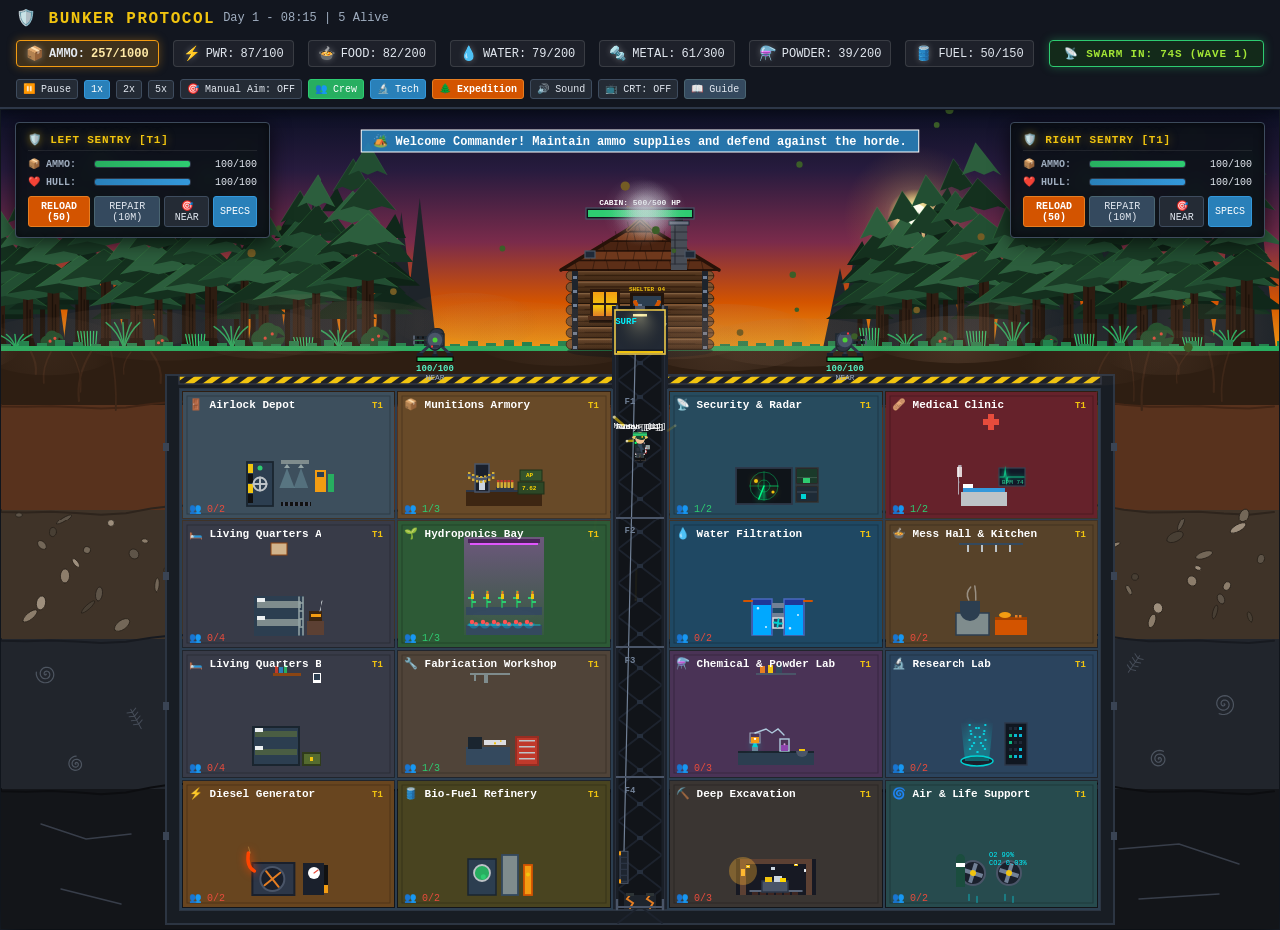
==== commit db26e6b5: "Asset Overhaul: 10/10 Art Direction, HD Environment, Detailed Sprites & Machinery VFX" ====
--- a/bunker_survival_standalone.html
+++ b/bunker_survival_standalone.html
@@ -764,6 +764,51 @@
   color: #000;
   font-weight: bold;
 }
+
+/* Atmospheric & Environmental Presentation Enhancements */
+.game-container {
+  border: 1px solid #1a222d;
+  box-shadow: 0 12px 40px rgba(0, 0, 0, 0.9), 0 0 1px rgba(243, 156, 18, 0.2);
+}
+
+#game-canvas {
+  background: #04060a;
+  image-rendering: pixelated;
+  image-rendering: crisp-edges;
+}
+
+/* Atmospheric ambient backlight behind bunker viewport */
+.viewport-ambient-glow {
+  position: absolute;
+  top: 0;
+  left: 0;
+  width: 100%;
+  height: 240px;
+  pointer-events: none;
+  background: radial-gradient(ellipse at 50% 30%, rgba(243, 156, 18, 0.04) 0%, rgba(0, 0, 0, 0) 70%);
+  z-index: 1;
+}
+
+/* Environmental status indicators */
+.env-badge {
+  display: inline-flex;
+  align-items: center;
+  gap: 4px;
+  font-size: 10px;
+  padding: 2px 6px;
+  border-radius: 3px;
+  background: rgba(30, 41, 59, 0.8);
+  border: 1px solid rgba(74, 85, 104, 0.5);
+  color: #cbd5e0;
+}
+
+.env-badge-horde {
+  background: rgba(192, 57, 43, 0.3);
+  border-color: #e74c3c;
+  color: #ff7675;
+  animation: pulseAnim 0.7s infinite alternate;
+}
+
 
 </style>
 </head>
@@ -894,6 +939,35 @@
     this.ensureContext();
     const t = this.ctx.currentTime;
 
+    if (type === 'plasma') {
+      // Futuristic electromagnetic capacitor discharge & ion beam sizzle
+      const osc1 = this.ctx.createOscillator();
+      const oscGain1 = this.ctx.createGain();
+      osc1.type = 'sawtooth';
+      osc1.frequency.setValueAtTime(880, t);
+      osc1.frequency.exponentialRampToValueAtTime(70, t + 0.18);
+      oscGain1.gain.setValueAtTime(0.55, t);
+      oscGain1.gain.exponentialRampToValueAtTime(0.01, t + 0.18);
+      osc1.connect(oscGain1);
+      oscGain1.connect(this.masterGain);
+      osc1.start(t);
+      osc1.stop(t + 0.19);
+
+      // Resonant bass punch
+      const osc2 = this.ctx.createOscillator();
+      const oscGain2 = this.ctx.createGain();
+      osc2.type = 'sine';
+      osc2.frequency.setValueAtTime(160, t);
+      osc2.frequency.exponentialRampToValueAtTime(35, t + 0.22);
+      oscGain2.gain.setValueAtTime(0.7, t);
+      oscGain2.gain.exponentialRampToValueAtTime(0.01, t + 0.22);
+      osc2.connect(oscGain2);
+      oscGain2.connect(this.masterGain);
+      osc2.start(t);
+      osc2.stop(t + 0.23);
+      return;
+    }
+
     // Noise buffer for the crack
     const bufferSize = Math.floor(this.ctx.sampleRate * 0.08);
     const buffer = this.ctx.createBuffer(1, bufferSize, this.ctx.sampleRate);
@@ -1444,7 +1518,7 @@
 
 
 // --- particles.js ---
-// Visual FX and Particle System
+// Visual FX and Particle System for Bunker Survival
 class ParticleSystem {
   constructor() {
     this.particles = [];
@@ -1456,7 +1530,12 @@
     this.bloodDecals = [];
     this.fogPuffs = [];
     this.chimneySmoke = [];
+    this.chimneyEmbers = [];
     this.acidPuddles = [];
+
+    this.pineNeedles = [];
+    this.ambientSpores = [];
+    this.chimneyEmbers = [];
 
     // Init ambient forest leaves
     for (let i = 0; i < 24; i++) {
@@ -1467,6 +1546,31 @@
         speedY: 0.35 + Math.random() * 0.7,
         size: 2 + Math.random() * 3,
         color: Math.random() > 0.5 ? '#3b5e28' : '#735c24'
+      });
+    }
+
+    // Init pine needles
+    for (let i = 0; i < 20; i++) {
+      this.pineNeedles.push({
+        x: Math.random() * 1280,
+        y: Math.random() * 200,
+        speedX: -10 - Math.random() * 15,
+        speedY: 18 + Math.random() * 25,
+        swayPhase: Math.random() * Math.PI * 2,
+        swayAmp: 12 + Math.random() * 10,
+        angle: Math.random() * Math.PI * 2,
+        rotSpeed: (Math.random() - 0.5) * 4
+      });
+    }
+
+    // Init ambient atmospheric spores
+    for (let i = 0; i < 16; i++) {
+      this.ambientSpores.push({
+        x: Math.random() * 1280,
+        y: 40 + Math.random() * (CONFIG.SURFACE_Y - 50),
+        vx: -5 - Math.random() * 10,
+        vy: -1 - Math.random() * 2,
+        phase: Math.random() * Math.PI * 2
       });
     }
 
@@ -1516,97 +1620,334 @@
     }
   }
 
-  // Create blood or flesh splatter
-  spawnBlood(x, y, count = 7, color = '#a31818') {
+  // Create blood or flesh splatter with visceral physics and optional dismemberment gibs
+  spawnBlood(x, y, count = 7, color = '#a31818', isDismember = false) {
+    // Fine arterial spray droplets
     for (let i = 0; i < count; i++) {
       const angle = Math.random() * Math.PI * 2;
-      const speed = 1.2 + Math.random() * 4.0;
+      const speed = 1.5 + Math.random() * 5.0;
       this.particles.push({
         x, y,
+        prevX: x, prevY: y,
         vx: Math.cos(angle) * speed,
-        vy: Math.sin(angle) * speed - 1.2,
-        life: 0.6 + Math.random() * 0.45,
-        maxLife: 1.0,
-        size: 1.5 + Math.random() * 2.5,
+        vy: Math.sin(angle) * speed - 1.8,
+        life: 0.6 + Math.random() * 0.5,
+        maxLife: 1.1,
+        size: 1.6 + Math.random() * 2.4,
         color: color,
-        gravity: 9.8
+        gravity: 12.0,
+        type: 'blood_drop'
       });
     }
-  }
-
-  // Muzzle flash with dynamic light flare
-  spawnMuzzleFlash(x, y, angle) {
+
+    // Visceral blood mist puff
     this.particles.push({
-      x: x + Math.cos(angle) * 18,
-      y: y + Math.sin(angle) * 18,
-      vx: 0, vy: 0,
-      life: 0.09,
-      maxLife: 0.09,
-      size: 14 + Math.random() * 8,
-      color: '#ffea75',
-      type: 'flash',
+      x: x + (Math.random() - 0.5) * 6,
+      y: y + (Math.random() - 0.5) * 6,
+      vx: (Math.random() - 0.5) * 1.5,
+      vy: -0.8 - Math.random() * 1.2,
+      life: 0.45,
+      maxLife: 0.45,
+      radius: 6 + Math.random() * 5,
+      color: color === '#337719' ? 'rgba(51, 119, 25, 0.4)' : 'rgba(140, 20, 20, 0.45)',
+      type: 'blood_mist'
+    });
+
+    // Chunkier flesh fragments on dismemberment or heavy hits
+    if (isDismember) {
+      const chunkCount = 3 + Math.floor(Math.random() * 3);
+      for (let c = 0; c < chunkCount; c++) {
+        const cAngle = (Math.random() - 0.5) * Math.PI * 1.5 - Math.PI / 2;
+        const cSpeed = 2.5 + Math.random() * 4.5;
+        this.particles.push({
+          x, y,
+          vx: Math.cos(cAngle) * cSpeed,
+          vy: Math.sin(cAngle) * cSpeed,
+          life: 0.8 + Math.random() * 0.4,
+          maxLife: 1.2,
+          size: 3.2 + Math.random() * 2.5,
+          color: color === '#337719' ? '#204d11' : '#4a0808',
+          gravity: 18.0,
+          angle: Math.random() * Math.PI * 2,
+          vRot: (Math.random() - 0.5) * 12,
+          type: 'flesh_chunk'
+        });
+      }
+    }
+  }
+
+  // Calibrated high-impact muzzle flash with starbursts and dynamic light glow
+  spawnMuzzleFlash(x, y, angle, tierIndex = 0) {
+    const cosA = Math.cos(angle);
+    const sinA = Math.sin(angle);
+    const tipX = x + cosA * 4;
+    const tipY = y + sinA * 4;
+
+    if (tierIndex === 3) {
+      // TIER 4: Heavy Plasma Cannon Flare & Arc Burst
+      // High-intensity central plasma core
+      this.particles.push({
+        x: tipX, y: tipY,
+        life: 0.12, maxLife: 0.12,
+        size: 22,
+        color: '#ffffff',
+        type: 'plasma_flash',
+        angle: angle
+      });
+
+      // Expanding cyan shockwave ring
+      this.particles.push({
+        x: tipX, y: tipY,
+        life: 0.16, maxLife: 0.16,
+        radius: 4, maxRadius: 36,
+        color: '#00f3ff',
+        type: 'plasma_ring'
+      });
+
+      // Crackling plasma electric arcs leaping out
+      for (let a = 0; a < 5; a++) {
+        const arcSpread = angle + (Math.random() - 0.5) * 1.6;
+        const arcLen = 12 + Math.random() * 18;
+        this.particles.push({
+          x: tipX, y: tipY,
+          tx: tipX + Math.cos(arcSpread) * arcLen,
+          ty: tipY + Math.sin(arcSpread) * arcLen,
+          life: 0.08 + Math.random() * 0.06,
+          maxLife: 0.14,
+          color: Math.random() > 0.4 ? '#00f3ff' : '#ffffff',
+          type: 'electric_arc'
+        });
+      }
+      return;
+    }
+
+    // Ballistic Muzzle Flashes (Tiers 0, 1, 2)
+    let flashSize = 15;
+    let spikeCount = 5;
+    let spikeLen = 22;
+    let coreColor = '#ffffff';
+    let flareColor = '#ffea75';
+
+    if (tierIndex === 1) {
+      // Tier 2: Twin Autocannon (heavier, dual lateral brake vents)
+      flashSize = 22;
+      spikeCount = 6;
+      spikeLen = 30;
+      flareColor = '#ff9922';
+
+      // Twin lateral muzzle brake exhaust jets at ±75 degrees
+      const leftVentAngle = angle - 1.3;
+      const rightVentAngle = angle + 1.3;
+      for (const vAngle of [leftVentAngle, rightVentAngle]) {
+        this.particles.push({
+          x: tipX - cosA * 6,
+          y: tipY - sinA * 6,
+          vx: Math.cos(vAngle) * 5.5,
+          vy: Math.sin(vAngle) * 5.5,
+          life: 0.09, maxLife: 0.09,
+          size: 9,
+          color: '#ffaa33',
+          type: 'flash_vent',
+          angle: vAngle
+        });
+      }
+    } else if (tierIndex === 2) {
+      // Tier 3: Vulcan Minigun (high-cadence starburst flare with trailing heat haze)
+      flashSize = 24;
+      spikeCount = 8;
+      spikeLen = 34;
+      flareColor = '#ffd700';
+
+      // Trailing barrel smoke wisp
+      this.particles.push({
+        x: tipX, y: tipY,
+        vx: -cosA * 2 + (Math.random() - 0.5) * 1.5,
+        vy: -sinA * 2 - 1.2,
+        life: 0.35, maxLife: 0.35,
+        radius: 4,
+        color: 'rgba(180, 185, 190, 0.35)',
+        type: 'smoke_puff'
+      });
+    }
+
+    // Dynamic light starburst flash
+    this.particles.push({
+      x: tipX, y: tipY,
+      life: 0.08, maxLife: 0.08,
+      size: flashSize,
+      spikeCount: spikeCount,
+      spikeLen: spikeLen,
+      coreColor: coreColor,
+      flareColor: flareColor,
+      type: 'starburst_flash',
       angle: angle
     });
   }
 
-  // Brass bullet shell casing with ground bounce
-  spawnCasing(x, y, dir = -1) {
+  // Tumbling brass bullet shell casing with realistic ground bouncing physics
+  spawnCasing(x, y, dir = -1, tierIndex = 0) {
+    if (tierIndex === 3) {
+      // Plasma cannon has no brass casings; emits superheated coolant steam vent!
+      this.spawnCoolantPuff(x, y, dir);
+      return;
+    }
+
+    // Physical dimensions & weight by caliber
+    let w = 4.2, h = 2.0, color = '#d4af37';
+    if (tierIndex === 1) {
+      // 20mm Autocannon casing (heavy brass, dark rim)
+      w = 6.8; h = 3.2; color = '#cca028';
+    } else if (tierIndex === 2) {
+      // 7.62mm linked minigun brass
+      w = 5.0; h = 2.4; color = '#e6c342';
+    }
+
     this.particles.push({
       x, y,
-      vx: dir * (1.8 + Math.random() * 2.2),
-      vy: -2.8 - Math.random() * 2.0,
-      life: 1.2,
-      maxLife: 1.2,
-      size: 3,
-      color: '#d4af37',
-      gravity: 14,
+      vx: dir * (2.2 + Math.random() * 2.8),
+      vy: -3.2 - Math.random() * 2.4,
+      angle: Math.random() * Math.PI * 2,
+      vRot: (dir > 0 ? 1 : -1) * (18 + Math.random() * 22),
+      width: w,
+      height: h,
+      color: color,
+      bounces: 0,
+      maxBounces: 3,
+      settled: false,
+      gravity: 16.5,
+      life: 4.5, // Lingers on the ground as spent battlefield brass
+      maxLife: 4.5,
       isCasing: true,
-      bounces: 0
+      type: 'brass_casing'
     });
   }
 
-  // Sparks / explosion debris
-  spawnSparks(x, y, count = 12, color = '#ff9922') {
+  // Coolant steam discharge for plasma weaponry
+  spawnCoolantPuff(x, y, dir = -1) {
+    for (let i = 0; i < 3; i++) {
+      this.particles.push({
+        x: x + dir * 6,
+        y: y - 2 + (Math.random() - 0.5) * 4,
+        vx: dir * (2.0 + Math.random() * 2.5),
+        vy: -1.5 - Math.random() * 1.8,
+        radius: 3.5,
+        color: 'rgba(0, 240, 255, 0.45)',
+        life: 0.4 + Math.random() * 0.25,
+        maxLife: 0.65,
+        type: 'coolant_puff'
+      });
+    }
+  }
+
+  // High-velocity incandescent sparks with drag and gravity streaks
+  spawnSparks(x, y, count = 12, color = '#ff9922', isImpact = false, normalAngle = null) {
     for (let i = 0; i < count; i++) {
-      const angle = Math.random() * Math.PI * 2;
-      const speed = 2.5 + Math.random() * 5.5;
+      let angle;
+      let speed;
+
+      if (normalAngle !== null) {
+        // Directed ricochet spray cone
+        angle = normalAngle + (Math.random() - 0.5) * 1.3;
+        speed = 3.5 + Math.random() * 6.5;
+      } else {
+        angle = Math.random() * Math.PI * 2;
+        speed = 2.5 + Math.random() * 5.8;
+      }
+
       this.particles.push({
         x, y,
+        prevX: x, prevY: y,
         vx: Math.cos(angle) * speed,
-        vy: Math.sin(angle) * speed - 2.2,
-        life: 0.45 + Math.random() * 0.35,
-        maxLife: 0.8,
-        size: 2.2,
+        vy: Math.sin(angle) * speed - 1.6,
+        life: 0.35 + Math.random() * 0.4,
+        maxLife: 0.75,
+        size: 1.8 + Math.random() * 1.5,
         color: color,
-        gravity: 8.5
+        gravity: 10.5,
+        type: 'spark_streak'
       });
     }
   }
 
-  // Chimney smoke puff
-  spawnSmokePuff(x, y, radius = 6, color = 'rgba(210, 215, 220, 0.4)') {
-    this.chimneySmoke.push({
+  // Specialized armor impact ricochet sparks
+  spawnImpactSparks(x, y, normalAngle = 0, isArmor = true) {
+    const sparkColor = isArmor ? '#fff2a8' : '#ff9933';
+    this.spawnSparks(x, y, isArmor ? 18 : 10, sparkColor, true, normalAngle);
+
+    // Dynamic bright impact flash dot
+    this.particles.push({
       x, y,
-      vx: -8 - Math.random() * 8,
-      vy: -14 - Math.random() * 10,
-      radius,
-      color,
-      life: 2.2,
-      maxLife: 2.2
+      life: 0.06, maxLife: 0.06,
+      size: 10,
+      color: '#ffffff',
+      type: 'impact_flash'
     });
   }
 
-  // Bullet tracer
-  addTracer(x1, y1, x2, y2, color = '#ffe57f') {
+  // Plasma projectile detonation sparks & scorch aura
+  spawnPlasmaImpact(x, y) {
+    this.spawnSparks(x, y, 16, '#00f3ff');
+    this.particles.push({
+      x, y,
+      life: 0.22, maxLife: 0.22,
+      radius: 4, maxRadius: 28,
+      color: '#00f3ff',
+      type: 'plasma_ring'
+    });
+  }
+
+  // Multi-particle volumetric chimney smoke puff with thermal buoyancy and embers
+  spawnSmokePuff(x, y, radius = 6, color = null) {
+    const tones = ['rgba(218, 222, 230, ', 'rgba(188, 195, 205, ', 'rgba(238, 241, 245, '];
+    // Spawn 2 micro-puffs to form an organic volumetric cluster
+    for (let i = 0; i < 2; i++) {
+      const puffRadius = radius * (0.85 + Math.random() * 0.45);
+      const tone = color || tones[Math.floor(Math.random() * tones.length)];
+      this.chimneySmoke.push({
+        x: x + (Math.random() - 0.5) * 4,
+        y: y + (Math.random() - 0.5) * 3,
+        vx: -12 - Math.random() * 10,
+        vy: -24 - Math.random() * 12,
+        initialRadius: puffRadius,
+        radius: puffRadius,
+        maxRadius: puffRadius * (4.0 + Math.random() * 1.5),
+        tone: tone,
+        life: 2.8 + Math.random() * 0.8,
+        maxLife: 3.6,
+        curlPhase: Math.random() * Math.PI * 2,
+        curlSpeed: 2.0 + Math.random() * 2.2,
+        curlAmp: 5 + Math.random() * 6
+      });
+    }
+
+    // Occasional glowing ember spark drifting up from hearth fire
+    if (Math.random() < 0.28) {
+      this.chimneyEmbers.push({
+        x: x + (Math.random() - 0.5) * 5,
+        y: y,
+        vx: -7 - Math.random() * 10,
+        vy: -26 - Math.random() * 18,
+        wobble: Math.random() * Math.PI * 2,
+        size: 1.2 + Math.random() * 1.4,
+        life: 0.9 + Math.random() * 0.7,
+        maxLife: 1.6,
+        color: Math.random() > 0.35 ? '#f39c12' : '#f1c40f'
+      });
+    }
+  }
+
+  // Bullet tracer line (ballistic or hyper-ionized plasma)
+  addTracer(x1, y1, x2, y2, color = '#ffe57f', isPlasma = false) {
     this.tracers.push({
       x1, y1, x2, y2,
-      life: 0.08,
-      maxLife: 0.08,
-      color
+      life: isPlasma ? 0.12 : 0.08,
+      maxLife: isPlasma ? 0.12 : 0.08,
+      color,
+      isPlasma
     });
   }
 
-  // Floating text (e.g. +ammo, damage)
+  // Floating notification text (e.g. +ammo, damage, CRIT)
   addFloatingText(text, x, y, color = '#ffffff') {
     this.floatingTexts.push({
       text,
@@ -1618,7 +1959,7 @@
     });
   }
 
-  // Acid projectile
+  // Acid projectile fired by Spitters
   spawnAcidSpit(x, y, targetX, targetY, damage) {
     const angle = Math.atan2(targetY - y, targetX - x);
     const speed = 250;
@@ -1632,26 +1973,44 @@
     });
   }
 
-  // Acid Puddle Hazard on the ground
+  // Boiling Acid Puddle Hazard on the ground with toxic vapor steam
   spawnAcidPuddle(x, y, damage = 3.5, duration = CONFIG.ACID_PUDDLE_DURATION || 8.0) {
     this.acidPuddles.push({
       x: Math.max(80, Math.min(1200, x)),
       y: CONFIG.SURFACE_Y - 2,
-      radius: 26,
+      radius: 28,
       damage: damage,
       life: duration,
       maxLife: duration,
       sizzleTimer: 0,
       bubbles: [
-        { ox: -10, oy: -1, r: 2.5, phase: 0 },
-        { ox: 5, oy: -2, r: 3.5, phase: 2 },
-        { ox: 13, oy: 0, r: 2.0, phase: 4 }
+        { ox: -12, oy: -1, r: 3.0, phase: Math.random() * 6 },
+        { ox: 3, oy: -2, r: 4.0, phase: Math.random() * 6 },
+        { ox: 14, oy: 0, r: 2.5, phase: Math.random() * 6 },
+        { ox: -4, oy: 1, r: 3.2, phase: Math.random() * 6 }
       ]
     });
   }
 
   update(dt, dayTime = 12) {
-    // Update generic particles
+    // Safety cap on active particles to guarantee strictly bounded memory
+    if (this.particles.length > 400) {
+      this.particles.splice(0, this.particles.length - 400);
+    }
+    if (this.tracers.length > 50) {
+      this.tracers.splice(0, this.tracers.length - 50);
+    }
+    if (this.floatingTexts.length > 40) {
+      this.floatingTexts.splice(0, this.floatingTexts.length - 40);
+    }
+    if (this.chimneySmoke.length > 40) {
+      this.chimneySmoke.splice(0, this.chimneySmoke.length - 40);
+    }
+    if (this.acidPuddles.length > 25) {
+      this.acidPuddles.splice(0, this.acidPuddles.length - 25);
+    }
+
+    // Update generic particles & spent brass physics
     for (let i = this.particles.length - 1; i >= 0; i--) {
       const p = this.particles[i];
       p.life -= dt;
@@ -1659,18 +2018,80 @@
         this.particles.splice(i, 1);
         continue;
       }
+
+      if (p.type === 'brass_casing') {
+        // Tumbling Brass Physics
+        if (!p.settled) {
+          p.vy += p.gravity * dt;
+          p.x += p.vx * dt * 40;
+          p.y += p.vy * dt * 40;
+          p.angle += p.vRot * dt;
+
+          // Ground bounce collision
+          if (p.y >= CONFIG.SURFACE_Y - 2) {
+            p.y = CONFIG.SURFACE_Y - 2;
+            if (p.bounces < p.maxBounces && Math.abs(p.vy) > 0.8) {
+              p.vy = -Math.abs(p.vy) * (0.38 + Math.random() * 0.16);
+              p.vx *= 0.62;
+              p.vRot = (Math.random() - 0.5) * 16;
+              p.bounces++;
+            } else {
+              // Settled flat on ground
+              p.settled = true;
+              p.vx = 0;
+              p.vy = 0;
+              p.vRot = 0;
+              p.angle = (Math.random() - 0.5) * 0.35;
+            }
+          }
+        }
+        continue;
+      }
+
+      if (p.type === 'spark_streak') {
+        p.prevX = p.x;
+        p.prevY = p.y;
+        p.x += p.vx * dt * 40;
+        p.y += p.vy * dt * 40;
+        p.vy += p.gravity * dt;
+        p.vx *= Math.pow(0.93, dt * 40); // Air resistance drag
+        continue;
+      }
+
+      if (p.type === 'blood_drop') {
+        p.prevX = p.x;
+        p.prevY = p.y;
+        p.x += p.vx * dt * 40;
+        p.y += p.vy * dt * 40;
+        p.vy += p.gravity * dt;
+        continue;
+      }
+
+      if (p.type === 'toxic_steam') {
+        p.phase += dt * 3.2;
+        p.x += (p.vx + Math.sin(p.phase) * 10) * dt;
+        p.y += p.vy * dt;
+        p.radius += dt * 7.5;
+        continue;
+      }
+
+      if (p.type === 'coolant_puff' || p.type === 'smoke_puff') {
+        p.x += p.vx * dt * 40;
+        p.y += p.vy * dt * 40;
+        p.radius += dt * 8.0;
+        continue;
+      }
+
+      if (p.type === 'plasma_ring') {
+        p.radius += (p.maxRadius - p.radius) * Math.min(1, dt * 18);
+        continue;
+      }
+
+      // Standard particle motion
       p.x += (p.vx || 0) * dt * 40;
       p.y += (p.vy || 0) * dt * 40;
       if (p.gravity) {
         p.vy += p.gravity * dt;
-      }
-
-      // Casing ground bounce
-      if (p.isCasing && p.y >= CONFIG.SURFACE_Y - 2 && (p.bounces || 0) < 2) {
-        p.y = CONFIG.SURFACE_Y - 2;
-        p.vy = -p.vy * 0.42;
-        p.vx *= 0.6;
-        p.bounces = (p.bounces || 0) + 1;
       }
     }
 
@@ -1704,17 +2125,41 @@
       }
     }
 
+    // Update falling pine needles with aerodynamic tumbling & wind sway
+    for (const needle of this.pineNeedles) {
+      needle.swayPhase += dt * 3.4;
+      needle.x += (needle.speedX + Math.sin(needle.swayPhase) * needle.swayAmp) * dt;
+      needle.y += needle.speedY * dt;
+      needle.angle += needle.rotSpeed * dt;
+      if (needle.y > CONFIG.SURFACE_Y - 2 || needle.x < -30 || needle.x > 1310) {
+        needle.y = 10 + Math.random() * 80;
+        const isLeft = Math.random() < 0.5;
+        needle.x = isLeft ? Math.random() * 420 : 860 + Math.random() * 420;
+      }
+    }
+
+    // Update ambient atmospheric forest spores / floating pollen
+    for (const sp of this.ambientSpores) {
+      sp.phase += dt * 1.6;
+      sp.x += sp.vx * dt;
+      sp.y += (sp.vy + Math.sin(sp.phase) * 5) * dt;
+      if (sp.x < -10) {
+        sp.x = 1290;
+        sp.y = 30 + Math.random() * (CONFIG.SURFACE_Y - 40);
+      }
+    }
+
     // Update ground fog wisps
     for (const f of this.fogPuffs) {
       f.x += f.speedX * dt;
       f.phase += dt * 0.8;
       if (f.x < -100) {
         f.x = 1380;
-        f.y = CONFIG.SURFACE_Y - 30 + Math.random() * 35;
-      }
-    }
-
-    // Update chimney smoke
+        f.y = f.tier === 0 ? CONFIG.SURFACE_Y - 14 + Math.random() * 16 : CONFIG.SURFACE_Y - 38 + Math.random() * 26;
+      }
+    }
+
+    // Update chimney smoke with thermal deceleration, buoyancy, and vortex curls
     for (let i = this.chimneySmoke.length - 1; i >= 0; i--) {
       const s = this.chimneySmoke[i];
       s.life -= dt;
@@ -1722,9 +2167,28 @@
         this.chimneySmoke.splice(i, 1);
         continue;
       }
-      s.x += s.vx * dt;
-      s.y += s.vy * dt;
-      s.radius += dt * 6.5;
+      s.curlPhase += (s.curlSpeed || 2.0) * dt;
+      s.vy = (s.vy || -20) * Math.pow(0.92, dt * 25);
+      s.x += ((s.vx || -10) + Math.sin(s.curlPhase) * (s.curlAmp || 5)) * dt;
+      s.y += (s.vy - 6) * dt;
+      const progress = 1 - (s.life / s.maxLife);
+      s.radius = (s.initialRadius || 5) + ((s.maxRadius || 24) - (s.initialRadius || 5)) * Math.sin(progress * Math.PI * 0.5);
+    }
+
+    // Update chimney embers (glowing hearth fire sparks)
+    if (this.chimneyEmbers) {
+      for (let i = this.chimneyEmbers.length - 1; i >= 0; i--) {
+        const e = this.chimneyEmbers[i];
+        e.life -= dt;
+        if (e.life <= 0) {
+          this.chimneyEmbers.splice(i, 1);
+          continue;
+        }
+        e.wobble += dt * 5.5;
+        e.x += (e.vx + Math.sin(e.wobble) * 8) * dt;
+        e.y += e.vy * dt;
+        e.vy += 14 * dt; // gravity slows rising sparks
+      }
     }
 
     // Update blood decals (slow fade over time)
@@ -1736,7 +2200,7 @@
       }
     }
 
-    // Update acid spit
+    // Update acid spit projectiles
     for (let i = this.spitProjectiles.length - 1; i >= 0; i--) {
       const s = this.spitProjectiles[i];
       s.life -= dt;
@@ -1755,7 +2219,7 @@
       }
     }
 
-    // Update acid puddles (toxic ground hazards)
+    // Update boiling acid puddles (toxic ground hazards)
     for (let i = this.acidPuddles.length - 1; i >= 0; i--) {
       const p = this.acidPuddles[i];
       p.life -= dt;
@@ -1764,20 +2228,22 @@
         continue;
       }
 
-      // Sizzle steam and toxic bubble particles
+      // Sizzle toxic vapor steam rising from boiling puddle
       p.sizzleTimer -= dt;
       if (p.sizzleTimer <= 0) {
-        p.sizzleTimer = 0.14;
-        const ox = (Math.random() - 0.5) * p.radius * 1.5;
+        p.sizzleTimer = 0.12;
+        const ox = (Math.random() - 0.5) * p.radius * 1.6;
         this.particles.push({
           x: p.x + ox,
-          y: p.y - 2,
-          vx: (Math.random() - 0.5) * 6,
-          vy: -12 - Math.random() * 10,
-          life: 0.5,
-          maxLife: 0.5,
-          size: 2.0,
-          color: '#7bed9f'
+          y: p.y - 3,
+          vx: (Math.random() - 0.5) * 4,
+          vy: -14 - Math.random() * 12,
+          radius: 3.5,
+          phase: Math.random() * Math.PI * 2,
+          life: 0.65 + Math.random() * 0.35,
+          maxLife: 1.0,
+          color: 'rgba(123, 237, 159, 0.45)',
+          type: 'toxic_steam'
         });
       }
 
@@ -1838,23 +2304,37 @@
     }
   }
 
-  // Draw atmospheric ground fog and mist
+  // Draw atmospheric ground fog and rolling mist across forest floor
   drawFog(ctx, dayTime = 12) {
-    const isNight = dayTime < 6.0 || dayTime >= 20.0;
-    const isDuskDawn = (dayTime >= 6.0 && dayTime < 8.5) || (dayTime >= 17.5 && dayTime < 20.0);
-    
-    // Thicker fog at night & dusk/dawn
-    let timeMultiplier = 0.4;
+    const isNight = dayTime < 5.0 || dayTime >= 21.0;
+    const isDawn = dayTime >= 5.0 && dayTime < 8.5;
+    const isDusk = dayTime >= 16.5 && dayTime < 19.5;
+    const isTwilight = dayTime >= 19.5 && dayTime < 21.0;
+    const isHorde = window.gameEngine && window.gameEngine.waveManager && window.gameEngine.waveManager.isHordeActive;
+
+    let timeMultiplier = 0.45;
     let fogColorInner, fogColorOuter;
 
-    if (isNight) {
+    if (isHorde) {
+      timeMultiplier = 1.35;
+      fogColorInner = 'rgba(85, 30, 30, ';
+      fogColorOuter = 'rgba(45, 15, 15, 0)';
+    } else if (isNight) {
       timeMultiplier = 1.25;
-      fogColorInner = 'rgba(40, 58, 75, ';
-      fogColorOuter = 'rgba(20, 32, 45, 0)';
-    } else if (isDuskDawn) {
+      fogColorInner = 'rgba(32, 46, 60, ';
+      fogColorOuter = 'rgba(16, 24, 34, 0)';
+    } else if (isTwilight) {
+      timeMultiplier = 0.95;
+      fogColorInner = 'rgba(65, 52, 75, ';
+      fogColorOuter = 'rgba(38, 30, 45, 0)';
+    } else if (isDusk) {
       timeMultiplier = 0.85;
-      fogColorInner = 'rgba(120, 110, 105, ';
-      fogColorOuter = 'rgba(70, 65, 60, 0)';
+      fogColorInner = 'rgba(125, 88, 85, ';
+      fogColorOuter = 'rgba(70, 48, 50, 0)';
+    } else if (isDawn) {
+      timeMultiplier = 0.90;
+      fogColorInner = 'rgba(170, 130, 105, ';
+      fogColorOuter = 'rgba(95, 70, 55, 0)';
     } else {
       timeMultiplier = 0.45;
       fogColorInner = 'rgba(215, 230, 240, ';
@@ -1863,13 +2343,13 @@
 
     ctx.save();
     for (const f of this.fogPuffs) {
-      const wave = Math.sin(f.phase) * 0.25 + 0.75;
+      const wave = Math.sin(f.phase) * 0.28 + 0.72;
       const alpha = f.baseAlpha * timeMultiplier * wave;
       if (alpha <= 0.01) continue;
 
-      const grad = ctx.createRadialGradient(f.x, f.y, f.radiusY * 0.3, f.x, f.y, f.radiusX);
+      const grad = ctx.createRadialGradient(f.x, f.y, f.radiusY * 0.25, f.x, f.y, f.radiusX);
       grad.addColorStop(0, fogColorInner + alpha.toFixed(3) + ')');
-      grad.addColorStop(0.7, fogColorInner + (alpha * 0.45).toFixed(3) + ')');
+      grad.addColorStop(0.65, fogColorInner + (alpha * 0.45).toFixed(3) + ')');
       grad.addColorStop(1, fogColorOuter);
 
       ctx.fillStyle = grad;
@@ -1881,19 +2361,67 @@
   }
 
   draw(ctx) {
-    // Draw chimney smoke
+    // 1. Draw volumetric chimney smoke with soft radial diffusion
     for (const s of this.chimneySmoke) {
-      const alpha = Math.max(0, (s.life / s.maxLife) * 0.38);
+      const alpha = Math.max(0, (s.life / s.maxLife) * 0.42);
+      if (alpha <= 0.01) continue;
       ctx.save();
-      ctx.globalAlpha = alpha;
-      ctx.fillStyle = s.color;
+      const grad = ctx.createRadialGradient(s.x, s.y, s.radius * 0.15, s.x, s.y, s.radius);
+      const toneBase = s.tone || 'rgba(218, 222, 230, ';
+      grad.addColorStop(0, toneBase + alpha.toFixed(3) + ')');
+      grad.addColorStop(0.55, toneBase + (alpha * 0.52).toFixed(3) + ')');
+      grad.addColorStop(1, toneBase + '0)');
+      ctx.fillStyle = grad;
       ctx.beginPath();
       ctx.arc(s.x, s.y, s.radius, 0, Math.PI * 2);
       ctx.fill();
       ctx.restore();
     }
 
-    // Draw leaves
+    // 2. Draw glowing chimney embers drifting from hearth fire
+    for (const e of this.chimneyEmbers) {
+      const alpha = Math.max(0, e.life / e.maxLife);
+      ctx.save();
+      ctx.globalAlpha = alpha;
+      ctx.fillStyle = e.color;
+      ctx.shadowColor = e.color;
+      ctx.shadowBlur = 6;
+      ctx.beginPath();
+      ctx.arc(e.x, e.y, e.size, 0, Math.PI * 2);
+      ctx.fill();
+      ctx.restore();
+    }
+
+    // 3. Draw falling pine needles drifting through the canopy
+    for (const needle of this.pineNeedles) {
+      ctx.save();
+      ctx.translate(needle.x, needle.y);
+      ctx.rotate(needle.angle);
+      ctx.strokeStyle = needle.color;
+      ctx.lineWidth = needle.width;
+      ctx.lineCap = 'round';
+      ctx.beginPath();
+      ctx.moveTo(-needle.length * 0.5, 0);
+      ctx.lineTo(needle.length * 0.5, 0);
+      ctx.stroke();
+      ctx.restore();
+    }
+
+    // 4. Draw ambient forest spores and pollen motes
+    for (const sp of this.ambientSpores) {
+      const alpha = sp.alpha * (0.6 + Math.sin(sp.phase) * 0.4);
+      ctx.save();
+      ctx.globalAlpha = alpha;
+      ctx.fillStyle = '#fffae6';
+      ctx.shadowColor = '#fff3b0';
+      ctx.shadowBlur = 4;
+      ctx.beginPath();
+      ctx.arc(sp.x, sp.y, sp.size, 0, Math.PI * 2);
+      ctx.fill();
+      ctx.restore();
+    }
+
+    // 5. Draw leaves
     for (const leaf of this.leaves) {
       ctx.fillStyle = leaf.color;
       ctx.beginPath();
@@ -1901,91 +2429,249 @@
       ctx.fill();
     }
 
-    // Draw bullet tracers
+    // Draw bullet tracers & plasma ion beams
     for (const t of this.tracers) {
       const alpha = Math.max(0, t.life / t.maxLife);
       ctx.save();
-      ctx.strokeStyle = t.color;
-      ctx.lineWidth = 2.5;
       ctx.globalAlpha = alpha;
-      ctx.beginPath();
-      ctx.moveTo(t.x1, t.y1);
-      ctx.lineTo(t.x2, t.y2);
-      ctx.stroke();
-
-      // Glow core
-      ctx.strokeStyle = '#ffffff';
-      ctx.lineWidth = 1;
-      ctx.stroke();
+
+      if (t.isPlasma) {
+        // High-energy Plasma Ion Beam: Wide cyan aura + bright white core + crackling filament
+        ctx.strokeStyle = 'rgba(0, 243, 255, 0.4)';
+        ctx.lineWidth = 8;
+        ctx.beginPath();
+        ctx.moveTo(t.x1, t.y1);
+        ctx.lineTo(t.x2, t.y2);
+        ctx.stroke();
+
+        ctx.strokeStyle = '#00f3ff';
+        ctx.lineWidth = 3.5;
+        ctx.stroke();
+
+        ctx.strokeStyle = '#ffffff';
+        ctx.lineWidth = 1.4;
+        ctx.stroke();
+
+        // Electric micro-filament deviation
+        const midX = (t.x1 + t.x2) * 0.5 + (Math.random() - 0.5) * 8;
+        const midY = (t.y1 + t.y2) * 0.5 + (Math.random() - 0.5) * 8;
+        ctx.strokeStyle = '#e0ffff';
+        ctx.lineWidth = 1.0;
+        ctx.beginPath();
+        ctx.moveTo(t.x1, t.y1);
+        ctx.lineTo(midX, midY);
+        ctx.lineTo(t.x2, t.y2);
+        ctx.stroke();
+      } else {
+        // Ballistic bullet tracer
+        ctx.strokeStyle = t.color;
+        ctx.lineWidth = 2.5;
+        ctx.beginPath();
+        ctx.moveTo(t.x1, t.y1);
+        ctx.lineTo(t.x2, t.y2);
+        ctx.stroke();
+
+        // White-hot core
+        ctx.strokeStyle = '#ffffff';
+        ctx.lineWidth = 1.0;
+        ctx.stroke();
+      }
       ctx.restore();
     }
 
-    // Draw ground acid puddles
+    // Draw boiling ground acid puddles with animated caustic bubbles
     for (const p of this.acidPuddles) {
       const alpha = Math.min(0.88, (p.life / p.maxLife) * 1.3);
       ctx.save();
       ctx.globalAlpha = alpha;
       ctx.shadowColor = '#2ed573';
-      ctx.shadowBlur = 12;
-
-      // Outer acidic burn ring
-      ctx.fillStyle = '#1e5e1b';
+      ctx.shadowBlur = 14;
+
+      // Outer scorched earth caustic border
+      ctx.fillStyle = '#173d15';
       ctx.beginPath();
-      ctx.ellipse(p.x, p.y, p.radius * 1.25, p.radius * 0.35, 0, 0, Math.PI * 2);
+      ctx.ellipse(p.x, p.y, p.radius * 1.3, p.radius * 0.38, 0, 0, Math.PI * 2);
       ctx.fill();
 
-      // Glowing toxic green core pool
+      // Glowing bubbling green chemical pool
       ctx.fillStyle = '#2ed573';
       ctx.beginPath();
-      ctx.ellipse(p.x, p.y, p.radius * 0.95, p.radius * 0.22, 0, 0, Math.PI * 2);
+      ctx.ellipse(p.x, p.y, p.radius * 0.98, p.radius * 0.24, 0, 0, Math.PI * 2);
       ctx.fill();
 
-      // Bubbles
+      // Inner chartreuse core
       ctx.fillStyle = '#7bed9f';
+      ctx.beginPath();
+      ctx.ellipse(p.x, p.y, p.radius * 0.65, p.radius * 0.15, 0, 0, Math.PI * 2);
+      ctx.fill();
+
+      // Boiling popping bubbles
+      ctx.fillStyle = '#e8ffea';
       for (const b of p.bubbles) {
-        b.phase += 0.05;
+        b.phase += 0.06;
         const bScale = (Math.sin(b.phase) + 1) * 0.5;
-        ctx.beginPath();
-        ctx.arc(p.x + b.ox, p.y + b.oy, b.r * bScale, 0, Math.PI * 2);
-        ctx.fill();
+        if (bScale > 0.05) {
+          ctx.beginPath();
+          ctx.arc(p.x + b.ox, p.y + b.oy, b.r * bScale, 0, Math.PI * 2);
+          ctx.fill();
+        }
       }
       ctx.restore();
     }
 
-    // Draw acid spit
+    // Draw acid spit projectiles
     for (const s of this.spitProjectiles) {
       ctx.save();
       ctx.fillStyle = '#66ff22';
       ctx.shadowColor = '#66ff22';
-      ctx.shadowBlur = 9;
+      ctx.shadowBlur = 10;
       ctx.beginPath();
-      ctx.arc(s.x, s.y, 4.5, 0, Math.PI * 2);
+      ctx.arc(s.x, s.y, 5, 0, Math.PI * 2);
       ctx.fill();
       ctx.restore();
     }
 
-    // Draw particles
+    // Draw all particle types
     for (const p of this.particles) {
       const alpha = Math.max(0, p.life / p.maxLife);
       ctx.save();
       ctx.globalAlpha = alpha;
 
-      if (p.type === 'flash') {
+      if (p.type === 'brass_casing') {
+        // Tumbling Brass Shell Casing with metallic highlight and rim
+        ctx.translate(p.x, p.y);
+        ctx.rotate(p.angle);
         ctx.fillStyle = p.color;
-        ctx.shadowColor = '#ffea75';
-        ctx.shadowBlur = 16;
+        ctx.fillRect(-p.width * 0.5, -p.height * 0.5, p.width, p.height);
+
+        // Dark rim extractor groove
+        ctx.fillStyle = '#7a5a10';
+        ctx.fillRect(-p.width * 0.5, -p.height * 0.5, p.width * 0.2, p.height);
+
+        // Specular brass shine
+        ctx.fillStyle = '#fff4a3';
+        ctx.fillRect(-p.width * 0.3, -p.height * 0.4, p.width * 0.6, p.height * 0.3);
+      } else if (p.type === 'starburst_flash') {
+        // Multi-point starburst muzzle flash
+        ctx.translate(p.x, p.y);
+        ctx.rotate(p.angle);
+
+        // Outer glow flare
+        ctx.fillStyle = p.flareColor;
+        ctx.shadowColor = p.flareColor;
+        ctx.shadowBlur = 18;
         ctx.beginPath();
-        ctx.arc(p.x, p.y, p.size, 0, Math.PI * 2);
+        ctx.arc(0, 0, p.size * 0.6, 0, Math.PI * 2);
         ctx.fill();
-      } else if (p.isCasing) {
+
+        // Radiating starburst spikes
+        ctx.strokeStyle = p.flareColor;
+        ctx.lineWidth = 2.2;
+        const spikes = p.spikeCount || 5;
+        const len = p.spikeLen || 24;
+        ctx.beginPath();
+        for (let s = 0; s < spikes; s++) {
+          const sAngle = (s / spikes) * Math.PI * 1.5 - Math.PI * 0.75;
+          const sLen = s === 0 ? len : len * (0.5 + Math.random() * 0.4);
+          ctx.moveTo(0, 0);
+          ctx.lineTo(Math.cos(sAngle) * sLen, Math.sin(sAngle) * sLen);
+        }
+        ctx.stroke();
+
+        // White-hot inner core
+        ctx.fillStyle = p.coreColor || '#ffffff';
+        ctx.beginPath();
+        ctx.arc(0, 0, p.size * 0.35, 0, Math.PI * 2);
+        ctx.fill();
+      } else if (p.type === 'plasma_flash') {
+        // Cyan plasma muzzle flare
+        ctx.fillStyle = '#00f3ff';
+        ctx.shadowColor = '#00f3ff';
+        ctx.shadowBlur = 24;
+        ctx.beginPath();
+        ctx.arc(p.x, p.y, p.size * 0.75, 0, Math.PI * 2);
+        ctx.fill();
+        ctx.fillStyle = '#ffffff';
+        ctx.beginPath();
+        ctx.arc(p.x, p.y, p.size * 0.4, 0, Math.PI * 2);
+        ctx.fill();
+      } else if (p.type === 'plasma_ring') {
+        // Expanding plasma shockwave ring
+        ctx.strokeStyle = p.color;
+        ctx.lineWidth = 2.0;
+        ctx.shadowColor = p.color;
+        ctx.shadowBlur = 10;
+        ctx.beginPath();
+        ctx.arc(p.x, p.y, p.radius, 0, Math.PI * 2);
+        ctx.stroke();
+      } else if (p.type === 'electric_arc') {
+        // Crackling electric arc filament
+        ctx.strokeStyle = p.color;
+        ctx.lineWidth = 1.4;
+        ctx.shadowColor = p.color;
+        ctx.shadowBlur = 8;
+        const midX = (p.x + p.tx) * 0.5 + (Math.random() - 0.5) * 6;
+        const midY = (p.y + p.ty) * 0.5 + (Math.random() - 0.5) * 6;
+        ctx.beginPath();
+        ctx.moveTo(p.x, p.y);
+        ctx.lineTo(midX, midY);
+        ctx.lineTo(p.tx, p.ty);
+        ctx.stroke();
+      } else if (p.type === 'flash_vent') {
+        // Lateral muzzle brake gas vent jet
         ctx.fillStyle = p.color;
-        ctx.fillRect(p.x, p.y, 3, 1.5);
-      } else {
+        ctx.beginPath();
+        ctx.arc(p.x, p.y, p.size * alpha, 0, Math.PI * 2);
+        ctx.fill();
+      } else if (p.type === 'spark_streak') {
+        // Incandescent motion streak spark
+        ctx.strokeStyle = p.color;
+        ctx.lineWidth = p.size;
+        ctx.lineCap = 'round';
+        ctx.beginPath();
+        ctx.moveTo(p.prevX, p.prevY);
+        ctx.lineTo(p.x, p.y);
+        ctx.stroke();
+
+        // White-hot head
+        ctx.fillStyle = '#ffffff';
+        ctx.beginPath();
+        ctx.arc(p.x, p.y, p.size * 0.6, 0, Math.PI * 2);
+        ctx.fill();
+      } else if (p.type === 'blood_drop') {
+        // Arterial blood droplet streak
+        ctx.strokeStyle = p.color;
+        ctx.lineWidth = p.size;
+        ctx.beginPath();
+        ctx.moveTo(p.prevX, p.prevY);
+        ctx.lineTo(p.x, p.y);
+        ctx.stroke();
+      } else if (p.type === 'flesh_chunk') {
+        // Tumbling flesh/gib chunk
+        ctx.translate(p.x, p.y);
+        ctx.rotate(p.angle);
+        ctx.fillStyle = p.color;
+        ctx.fillRect(-p.size * 0.5, -p.size * 0.4, p.size, p.size * 0.8);
+      } else if (p.type === 'toxic_steam' || p.type === 'blood_mist' || p.type === 'coolant_puff' || p.type === 'smoke_puff') {
+        // Soft radial vapor cloud
+        ctx.fillStyle = p.color;
+        ctx.beginPath();
+        ctx.arc(p.x, p.y, p.radius, 0, Math.PI * 2);
+        ctx.fill();
+      } else if (p.type === 'impact_flash') {
+        // Dynamic impact dot
         ctx.fillStyle = p.color;
         ctx.beginPath();
         ctx.arc(p.x, p.y, p.size, 0, Math.PI * 2);
         ctx.fill();
-      }
+      } else {
+        // Fallback generic particle
+        ctx.fillStyle = p.color || '#ffffff';
+        ctx.beginPath();
+        ctx.arc(p.x, p.y, p.size || 2, 0, Math.PI * 2);
+        ctx.fill();
+      }
+
       ctx.restore();
     }
 
@@ -2032,6 +2718,13 @@
     // Target Prioritization: 'nearest', 'lowest_hp', 'strongest', 'boss'
     this.priorityMode = 'nearest';
     this.wasTargeting = false;
+
+    // Mechanical animation state variables
+    this.barrelSpinAngle = 0; // For Tier 3 Minigun rotating cluster
+    this.spinSpeed = 0;       // Rotation speed in rad/sec
+    this.plasmaArcTimer = 0;  // For Tier 4 Plasma induction arcs
+    this.plasmaArcs = [];     // Dynamic cyan micro-arcs leaping between rails
+    this.activeBarrel = 0;    // Alternating barrel fire for Twin Autocannon
   }
 
   setPriority(mode) {
@@ -2059,7 +2752,7 @@
       const nextTier = CONFIG.TURRET_TIERS[this.tierIndex + 1];
       const cost = nextTier.upgradeCost;
       const res = window.gameEngine.resources;
-      
+
       // Check resource cost
       if (res.metal >= cost.metal && (!cost.gunpowder || res.gunpowder >= cost.gunpowder)) {
         res.metal -= cost.metal;
@@ -2160,7 +2853,39 @@
       this.cooldown -= dt;
     }
     if (this.recoil > 0) {
-      this.recoil = Math.max(0, this.recoil - dt * 25);
+      this.recoil = Math.max(0, this.recoil - dt * 26);
+    }
+
+    // Minigun barrel cluster rotation physics
+    if (this.tierIndex === 2) {
+      const isTargeting = (this.target && this.target.hp > 0) || (window.gameEngine && window.gameEngine.manualAim);
+      if (isTargeting && this.ammo > 0) {
+        // Accelerate barrel spin
+        this.spinSpeed = Math.min(48, this.spinSpeed + dt * 55);
+      } else {
+        // Decelerate smoothly
+        this.spinSpeed = Math.max(0, this.spinSpeed - dt * 22);
+      }
+      this.barrelSpinAngle += this.spinSpeed * dt;
+    }
+
+    // Plasma Cannon induction coil electrical arc generator
+    if (this.tierIndex === 3) {
+      this.plasmaArcTimer -= dt;
+      if (this.plasmaArcTimer <= 0) {
+        this.plasmaArcTimer = 0.08 + Math.random() * 0.12;
+        this.plasmaArcs = [];
+        const count = 2 + Math.floor(Math.random() * 3);
+        for (let i = 0; i < count; i++) {
+          this.plasmaArcs.push({
+            x1: 6 + Math.random() * 16,
+            y1: -6 + Math.random() * 2,
+            x2: 6 + Math.random() * 16,
+            y2: 4 + Math.random() * 2,
+            life: 0.1
+          });
+        }
+      }
     }
 
     // Auto-reload from bunker if auto-conduit tech researched
@@ -2265,23 +2990,44 @@
 
     this.ammo--;
     this.cooldown = this.stats.fireRate;
-    this.recoil = 6;
+    this.recoil = this.tierIndex === 3 ? 8 : this.tierIndex === 1 ? 7.5 : 5.5;
+    this.activeBarrel = (this.activeBarrel + 1) % 2;
 
     // Gunshot audio
-    window.soundSystem.playGunshot(this.tierIndex >= 2 ? 'heavy' : 'normal');
-
-    // Muzzle flash and shell casing
-    const barrelLength = 22;
+    if (this.tierIndex === 3) {
+      window.soundSystem.playGunshot('plasma');
+    } else if (this.tierIndex >= 1) {
+      window.soundSystem.playGunshot('heavy');
+    } else {
+      window.soundSystem.playGunshot('normal');
+    }
+
+    // Muzzle flash and shell casing / coolant discharge
+    const barrelLength = this.tierIndex === 0 ? 22 : this.tierIndex === 1 ? 28 : this.tierIndex === 2 ? 30 : 32;
     const nozzleX = this.x + Math.cos(this.angle) * barrelLength;
     const nozzleY = this.y + Math.sin(this.angle) * barrelLength;
-    window.gameEngine.particles.spawnMuzzleFlash(nozzleX, nozzleY, this.angle);
-    window.gameEngine.particles.spawnCasing(this.x, this.y, this.side === 'left' ? 1 : -1);
+
+    window.gameEngine.particles.spawnMuzzleFlash(nozzleX, nozzleY, this.angle, this.tierIndex);
+    window.gameEngine.particles.spawnCasing(this.x, this.y, this.side === 'left' ? 1 : -1, this.tierIndex);
 
     // Hit calculation
     if (this.target && this.target.hp > 0) {
       const hitX = this.target.x + (Math.random() * 8 - 4);
       const hitY = this.target.y - this.target.size * 0.7 + (Math.random() * 6 - 3);
-      window.gameEngine.particles.addTracer(nozzleX, nozzleY, hitX, hitY);
+
+      if (this.tierIndex === 3) {
+        // Plasma Ion Beam Tracer & Impact
+        window.gameEngine.particles.addTracer(nozzleX, nozzleY, hitX, hitY, '#00f3ff', true);
+        window.gameEngine.particles.spawnPlasmaImpact(hitX, hitY);
+      } else {
+        const tracerColor = this.tierIndex === 1 ? '#ffb347' : this.tierIndex === 2 ? '#ffea75' : '#ffe57f';
+        window.gameEngine.particles.addTracer(nozzleX, nozzleY, hitX, hitY, tracerColor, false);
+
+        // Armor impact ricochet sparks if target is armored
+        if (this.target.typeKey === 'armored') {
+          window.gameEngine.particles.spawnImpactSparks(hitX, hitY, this.angle + Math.PI, true);
+        }
+      }
 
       const { damage, isCrit } = this.calculateDamage(this.target);
       if (isCrit) {
@@ -2296,7 +3042,11 @@
     } else {
       const blindX = this.x + Math.cos(this.angle) * this.stats.range;
       const blindY = this.y + Math.sin(this.angle) * this.stats.range;
-      window.gameEngine.particles.addTracer(nozzleX, nozzleY, blindX, blindY);
+      if (this.tierIndex === 3) {
+        window.gameEngine.particles.addTracer(nozzleX, nozzleY, blindX, blindY, '#00f3ff', true);
+      } else {
+        window.gameEngine.particles.addTracer(nozzleX, nozzleY, blindX, blindY, '#ffe57f', false);
+      }
     }
   }
 
@@ -2313,15 +3063,23 @@
 
     this.ammo--;
     this.cooldown = this.stats.fireRate;
-    this.recoil = 7;
-
-    window.soundSystem.playGunshot(this.tierIndex >= 2 ? 'heavy' : 'normal');
-
-    const barrelLength = 24;
+    this.recoil = this.tierIndex === 3 ? 9 : this.tierIndex === 1 ? 8 : 6;
+    this.activeBarrel = (this.activeBarrel + 1) % 2;
+
+    if (this.tierIndex === 3) {
+      window.soundSystem.playGunshot('plasma');
+    } else if (this.tierIndex >= 1) {
+      window.soundSystem.playGunshot('heavy');
+    } else {
+      window.soundSystem.playGunshot('normal');
+    }
+
+    const barrelLength = this.tierIndex === 0 ? 22 : this.tierIndex === 1 ? 28 : this.tierIndex === 2 ? 30 : 32;
     const nozzleX = this.x + Math.cos(this.angle) * barrelLength;
     const nozzleY = this.y + Math.sin(this.angle) * barrelLength;
-    window.gameEngine.particles.spawnMuzzleFlash(nozzleX, nozzleY, this.angle);
-    window.gameEngine.particles.spawnCasing(this.x, this.y, this.side === 'left' ? 1 : -1);
+
+    window.gameEngine.particles.spawnMuzzleFlash(nozzleX, nozzleY, this.angle, this.tierIndex);
+    window.gameEngine.particles.spawnCasing(this.x, this.y, this.side === 'left' ? 1 : -1, this.tierIndex);
 
     // Raycast hit detection against all active zombies
     const engine = window.gameEngine;
@@ -2354,7 +3112,17 @@
     if (hitZombie) {
       const hitX = hitZombie.x + (Math.random() * 6 - 3);
       const hitY = hitZombie.y - hitZombie.size * 0.6 + (Math.random() * 6 - 3);
-      engine.particles.addTracer(nozzleX, nozzleY, hitX, hitY, '#ffd700');
+
+      if (this.tierIndex === 3) {
+        engine.particles.addTracer(nozzleX, nozzleY, hitX, hitY, '#00f3ff', true);
+        engine.particles.spawnPlasmaImpact(hitX, hitY);
+      } else {
+        const tracerColor = this.tierIndex === 1 ? '#ffb347' : this.tierIndex === 2 ? '#ffea75' : '#ffd700';
+        engine.particles.addTracer(nozzleX, nozzleY, hitX, hitY, tracerColor, false);
+        if (hitZombie.typeKey === 'armored') {
+          engine.particles.spawnImpactSparks(hitX, hitY, this.angle + Math.PI, true);
+        }
+      }
 
       const { damage, isCrit } = this.calculateDamage(hitZombie);
       if (isCrit) {
@@ -2366,7 +3134,11 @@
     } else {
       const endX = nozzleX + dirX * this.stats.range;
       const endY = nozzleY + dirY * this.stats.range;
-      engine.particles.addTracer(nozzleX, nozzleY, endX, endY);
+      if (this.tierIndex === 3) {
+        engine.particles.addTracer(nozzleX, nozzleY, endX, endY, '#00f3ff', true);
+      } else {
+        engine.particles.addTracer(nozzleX, nozzleY, endX, endY, '#ffd700', false);
+      }
     }
 
     return true;
@@ -2386,84 +3158,48 @@
     ctx.save();
     ctx.translate(this.x, this.y);
 
-    // Tripod / Mounting Base
-    ctx.fillStyle = '#222629';
-    ctx.beginPath();
-    ctx.moveTo(-12, 12);
-    ctx.lineTo(12, 12);
-    ctx.lineTo(6, -2);
-    ctx.lineTo(-6, -2);
-    ctx.closePath();
-    ctx.fill();
-    ctx.strokeStyle = '#111';
-    ctx.lineWidth = 1.5;
-    ctx.stroke();
+    // ==========================================
+    // 1. TRIPOD & MOUNTING BASE (Anchored to Ground)
+    // ==========================================
+    this.drawMountBase(ctx);
 
     // Health Bar underneath base
     const hpRatio = Math.max(0, this.health / this.maxHealth);
-    ctx.fillStyle = '#441111';
-    ctx.fillRect(-16, 15, 32, 4);
-    ctx.fillStyle = hpRatio > 0.5 ? '#44cc44' : hpRatio > 0.25 ? '#ffaa22' : '#ff3333';
-    ctx.fillRect(-16, 15, 32 * hpRatio, 4);
+    ctx.fillStyle = '#1a0808';
+    ctx.fillRect(-18, 17, 36, 4.5);
+    ctx.fillStyle = hpRatio > 0.5 ? '#2ecc71' : hpRatio > 0.25 ? '#f39c12' : '#e74c3c';
+    ctx.fillRect(-18, 17, 36 * hpRatio, 4.5);
+    ctx.strokeStyle = '#000000';
+    ctx.lineWidth = 1;
+    ctx.strokeRect(-18, 17, 36, 4.5);
 
     // Ammo count badge
-    ctx.fillStyle = this.ammo === 0 ? '#ff2222' : this.ammo < (this.stats.maxAmmo * 0.35) ? '#ff9900' : '#44ee77';
+    ctx.fillStyle = this.ammo === 0 ? '#ff3838' : this.ammo < (this.stats.maxAmmo * 0.35) ? '#e58e26' : '#55efc4';
     ctx.font = 'bold 9px monospace';
     ctx.textAlign = 'center';
-    ctx.fillText(`${this.ammo}/${this.stats.maxAmmo}`, 0, 27);
+    ctx.fillText(`${this.ammo}/${this.stats.maxAmmo}`, 0, 31);
 
     // Priority badge
     ctx.fillStyle = '#a0aec0';
     ctx.font = '8px monospace';
-    ctx.fillText(this.priorityMode.toUpperCase().slice(0, 4), 0, 36);
-
-    // Rotating Gun Turret Pod
+    ctx.fillText(this.priorityMode.toUpperCase().slice(0, 4), 0, 40);
+
+    // ==========================================
+    // 2. ROTATING TURRET POD & WEAPON ASSEMBLY
+    // ==========================================
     ctx.rotate(this.angle);
 
     const recoilOffset = -this.recoil;
 
-    // Dual or Quad Gun Barrels
-    ctx.fillStyle = '#111417';
     if (this.tierIndex === 0) {
-      // Sentry 9mm
-      ctx.fillRect(recoilOffset, -3, 20, 3);
-      ctx.fillRect(recoilOffset, 1, 20, 3);
+      this.drawTier1Sentry(ctx, recoilOffset, isManual);
     } else if (this.tierIndex === 1) {
-      // Twin Autocannon (longer with muzzle brake)
-      ctx.fillRect(recoilOffset, -4, 26, 3.5);
-      ctx.fillRect(recoilOffset, 1.5, 26, 3.5);
-      ctx.fillStyle = '#2f3542';
-      ctx.fillRect(recoilOffset + 24, -6, 4, 13);
+      this.drawTier2Autocannon(ctx, recoilOffset, isManual);
     } else if (this.tierIndex === 2) {
-      // Minigun bundle
-      ctx.fillStyle = '#1e272e';
-      ctx.fillRect(recoilOffset, -5, 28, 10);
-      ctx.fillStyle = '#d2dae2';
-      ctx.fillRect(recoilOffset + 26, -6, 3, 12);
+      this.drawTier3Minigun(ctx, recoilOffset, isManual);
     } else {
-      // Plasma Cannon
-      ctx.fillStyle = '#0abde3';
-      ctx.fillRect(recoilOffset, -5, 30, 10);
-      ctx.fillStyle = '#48dbfb';
-      ctx.shadowColor = '#00d2d3';
-      ctx.shadowBlur = 8;
-      ctx.fillRect(recoilOffset + 22, -3, 8, 6);
-    }
-
-    // Turret Pod Body / Dome
-    ctx.fillStyle = this.tierIndex >= 3 ? '#222f3e' : '#353b48';
-    ctx.beginPath();
-    ctx.arc(recoilOffset * 0.5, 0, 9, 0, Math.PI * 2);
-    ctx.fill();
-    ctx.strokeStyle = '#1e272e';
-    ctx.lineWidth = 1.5;
-    ctx.stroke();
-
-    // Center pivot light
-    ctx.fillStyle = this.isReloading ? '#fbc531' : this.ammo === 0 ? '#e84118' : isManual ? '#00f3ff' : '#4cd137';
-    ctx.beginPath();
-    ctx.arc(recoilOffset * 0.5, 0, 2.5, 0, Math.PI * 2);
-    ctx.fill();
+      this.drawTier4Plasma(ctx, recoilOffset, isManual);
+    }
 
     ctx.restore();
 
@@ -2474,7 +3210,7 @@
         ctx.fillStyle = '#ff3838';
         ctx.font = 'bold 10px monospace';
         ctx.textAlign = 'center';
-        ctx.fillText("! RELOAD !", this.x, this.y - 18);
+        ctx.fillText("! RELOAD !", this.x, this.y - 20);
       }
     } else if (this.ammo < this.stats.maxAmmo * 0.35) {
       const blink = Math.floor(Date.now() / 400) % 2 === 0;
@@ -2482,13 +3218,440 @@
         ctx.fillStyle = '#e58e26';
         ctx.font = 'bold 9px monospace';
         ctx.textAlign = 'center';
-        ctx.fillText("LOW AMMO", this.x, this.y - 18);
-      }
-    }
+        ctx.fillText("LOW AMMO", this.x, this.y - 20);
+      }
+    }
+  }
+
+  // Heavy Tripod & Mount Base per Tier
+  drawMountBase(ctx) {
+    if (this.tierIndex === 0) {
+      // Tier 1: Heavy Steel Tripod with stabilizer feet
+      ctx.strokeStyle = '#2d3748';
+      ctx.lineWidth = 3;
+      // Left leg
+      ctx.beginPath();
+      ctx.moveTo(-4, 4);
+      ctx.lineTo(-15, 14);
+      ctx.stroke();
+      // Right leg
+      ctx.beginPath();
+      ctx.moveTo(4, 4);
+      ctx.lineTo(15, 14);
+      ctx.stroke();
+      // Center rear strut
+      ctx.beginPath();
+      ctx.moveTo(0, 4);
+      ctx.lineTo(0, 15);
+      ctx.stroke();
+
+      // Locking stabilizer footpads
+      ctx.fillStyle = '#1a202c';
+      ctx.fillRect(-18, 13, 6, 3);
+      ctx.fillRect(12, 13, 6, 3);
+      ctx.fillRect(-3, 14, 6, 2.5);
+
+      // Central steel pivot pedestal
+      ctx.fillStyle = '#4a5568';
+      ctx.beginPath();
+      ctx.arc(0, 4, 6, 0, Math.PI * 2);
+      ctx.fill();
+      ctx.strokeStyle = '#1a202c';
+      ctx.lineWidth = 1.5;
+      ctx.stroke();
+    } else if (this.tierIndex === 1) {
+      // Tier 2: Reinforced hydraulic swivel mount with dual chrome pistons
+      ctx.fillStyle = '#2d3748';
+      ctx.fillRect(-14, 6, 28, 9);
+      ctx.strokeStyle = '#1a202c';
+      ctx.lineWidth = 1.5;
+      ctx.strokeRect(-14, 6, 28, 9);
+
+      // Hydraulic pistons on flanks
+      ctx.fillStyle = '#cbd5e0'; // Chrome piston rod
+      ctx.fillRect(-11, 0, 3, 7);
+      ctx.fillRect(8, 0, 3, 7);
+      ctx.fillStyle = '#4a5568'; // Hydraulic cylinder
+      ctx.fillRect(-12, 4, 5, 6);
+      ctx.fillRect(7, 4, 5, 6);
+
+      // Mounting plate with bolts
+      ctx.fillStyle = '#718096';
+      ctx.beginPath();
+      ctx.arc(-10, 12, 1.5, 0, Math.PI * 2);
+      ctx.arc(10, 12, 1.5, 0, Math.PI * 2);
+      ctx.fill();
+    } else if (this.tierIndex === 2) {
+      // Tier 3: Conical heavy pedestal with recoil shocks & high-capacity chute
+      ctx.fillStyle = '#1e272e';
+      ctx.beginPath();
+      ctx.moveTo(-16, 15);
+      ctx.lineTo(16, 15);
+      ctx.lineTo(9, 2);
+      ctx.lineTo(-9, 2);
+      ctx.closePath();
+      ctx.fill();
+      ctx.strokeStyle = '#2f3640';
+      ctx.lineWidth = 2;
+      ctx.stroke();
+
+      // Recoil shock absorbers
+      ctx.fillStyle = '#e1b12c'; // Warning collar
+      ctx.fillRect(-11, 6, 4, 7);
+      ctx.fillRect(7, 6, 4, 7);
+      ctx.fillStyle = '#dcdde1'; // Chrome damper shaft
+      ctx.fillRect(-10, 2, 2, 5);
+      ctx.fillRect(8, 2, 2, 5);
+    } else {
+      // Tier 4: Magnetic suspension pedestal with cyan power conduits
+      ctx.fillStyle = '#101721';
+      ctx.beginPath();
+      ctx.moveTo(-18, 15);
+      ctx.lineTo(18, 15);
+      ctx.lineTo(11, 2);
+      ctx.lineTo(-11, 2);
+      ctx.closePath();
+      ctx.fill();
+      ctx.strokeStyle = '#0abde3';
+      ctx.lineWidth = 1.8;
+      ctx.stroke();
+
+      // Glowing power conduit cables
+      ctx.strokeStyle = '#00d2d3';
+      ctx.lineWidth = 2;
+      ctx.shadowColor = '#00d2d3';
+      ctx.shadowBlur = 6;
+      ctx.beginPath();
+      ctx.moveTo(-13, 14);
+      ctx.quadraticCurveTo(-15, 6, -8, 3);
+      ctx.moveTo(13, 14);
+      ctx.quadraticCurveTo(15, 6, 8, 3);
+      ctx.stroke();
+      ctx.shadowBlur = 0;
+    }
+  }
+
+  // Tier 1: Sentry 9mm (Dual rifled steel barrels, drum magazine, red laser sight)
+  drawTier1Sentry(ctx, recoilOffset, isManual) {
+    // Drum Ammo Magazine on right flank
+    ctx.fillStyle = '#2f3542';
+    ctx.beginPath();
+    ctx.ellipse(recoilOffset - 2, 7, 6.5, 4.5, 0, 0, Math.PI * 2);
+    ctx.fill();
+    ctx.strokeStyle = '#1e272e';
+    ctx.lineWidth = 1.2;
+    ctx.stroke();
+
+    // Dual Rifled Barrels side-by-side with cooling vent slots
+    ctx.fillStyle = '#1e272e';
+    // Top barrel
+    ctx.fillRect(recoilOffset, -4, 21, 3);
+    // Bottom barrel
+    ctx.fillRect(recoilOffset, 1, 21, 3);
+
+    // Muzzle crowns
+    ctx.fillStyle = '#57606f';
+    ctx.fillRect(recoilOffset + 20, -4.5, 2, 4);
+    ctx.fillRect(recoilOffset + 20, 0.5, 2, 4);
+
+    // Cooling vent slots along barrel jackets
+    ctx.fillStyle = '#111';
+    for (let s = 6; s <= 16; s += 5) {
+      ctx.fillRect(recoilOffset + s, -3.5, 2, 2);
+      ctx.fillRect(recoilOffset + s, 1.5, 2, 2);
+    }
+
+    // Armored Receiver Box
+    ctx.fillStyle = '#353b48';
+    ctx.fillRect(recoilOffset - 9, -6, 12, 12);
+    ctx.strokeStyle = '#1e272e';
+    ctx.lineWidth = 1.5;
+    ctx.strokeRect(recoilOffset - 9, -6, 12, 12);
+
+    // Turret Pod Dome
+    ctx.fillStyle = '#4a5568';
+    ctx.beginPath();
+    ctx.arc(recoilOffset * 0.5, 0, 8, 0, Math.PI * 2);
+    ctx.fill();
+    ctx.strokeStyle = '#2d3748';
+    ctx.stroke();
+
+    // Top Optical Sensor Pod & Red Laser Optic
+    ctx.fillStyle = '#2d3748';
+    ctx.fillRect(recoilOffset - 4, -8, 8, 3);
+    ctx.fillStyle = '#ff3838'; // Ruby red sensor diode
+    ctx.fillRect(recoilOffset + 2, -7.5, 2, 2);
+
+    // Center pivot indicator LED
+    ctx.fillStyle = this.isReloading ? '#fbc531' : this.ammo === 0 ? '#e84118' : isManual ? '#00f3ff' : '#4cd137';
+    ctx.beginPath();
+    ctx.arc(recoilOffset * 0.5, 0, 2.5, 0, Math.PI * 2);
+    ctx.fill();
+  }
+
+  // Tier 2: Twin Autocannon (Fluted heavy barrels with vented muzzle brakes, linked ammo belt, amber sight)
+  drawTier2Autocannon(ctx, recoilOffset, isManual) {
+    // Armored Hopper Ammo Box on flank with hazard diagonal stripes
+    ctx.fillStyle = '#2c3e50';
+    ctx.fillRect(recoilOffset - 11, 5, 11, 9);
+    ctx.strokeStyle = '#1a252f';
+    ctx.strokeRect(recoilOffset - 11, 5, 11, 9);
+    ctx.fillStyle = '#f1c40f'; // Hazard stripe
+    ctx.fillRect(recoilOffset - 10, 7, 9, 2);
+
+    // Linked Ammo Feed Belt feeding into receiver
+    ctx.fillStyle = '#d4af37';
+    for (let b = 0; b < 3; b++) {
+      ctx.fillRect(recoilOffset - 8 + b * 3, 3, 2, 4);
+    }
+
+    // Dual Heavy Fluted Barrels with Recoil Dampeners
+    // Independent recoil for active barrel
+    const recL = this.activeBarrel === 0 ? recoilOffset : recoilOffset * 0.3;
+    const recR = this.activeBarrel === 1 ? recoilOffset : recoilOffset * 0.3;
+
+    // Barrel 1 (Upper)
+    ctx.fillStyle = '#2d3436';
+    ctx.fillRect(recL, -5.5, 27, 4);
+    // Longitudinal fluting grooves
+    ctx.fillStyle = '#1e272e';
+    ctx.fillRect(recL + 4, -4.5, 18, 1);
+    ctx.fillRect(recL + 4, -2.5, 18, 1);
+    // Vented Muzzle Brake (vertical & lateral vents)
+    ctx.fillStyle = '#636e72';
+    ctx.fillRect(recL + 25, -7, 4, 7);
+    ctx.fillStyle = '#111';
+    ctx.fillRect(recL + 26, -6, 2, 1.5);
+    ctx.fillRect(recL + 26, -3.5, 2, 1.5);
+
+    // Barrel 2 (Lower)
+    ctx.fillStyle = '#2d3436';
+    ctx.fillRect(recR, 2, 27, 4);
+    ctx.fillStyle = '#1e272e';
+    ctx.fillRect(recR + 4, 3, 18, 1);
+    ctx.fillRect(recR + 4, 5, 18, 1);
+    // Vented Muzzle Brake
+    ctx.fillStyle = '#636e72';
+    ctx.fillRect(recR + 25, 0.5, 4, 7);
+    ctx.fillStyle = '#111';
+    ctx.fillRect(recR + 26, 1.5, 2, 1.5);
+    ctx.fillRect(recR + 26, 4, 2, 1.5);
+
+    // Angled Armored Gun Mantlet / Ballistic Shield
+    ctx.fillStyle = '#4b6584';
+    ctx.beginPath();
+    ctx.moveTo(recoilOffset - 11, -11);
+    ctx.lineTo(recoilOffset + 4, -7);
+    ctx.lineTo(recoilOffset + 4, 7);
+    ctx.lineTo(recoilOffset - 11, 11);
+    ctx.closePath();
+    ctx.fill();
+    ctx.strokeStyle = '#2d3748';
+    ctx.lineWidth = 1.8;
+    ctx.stroke();
+
+    // Rivet studs on mantlet
+    ctx.fillStyle = '#cbd5e0';
+    ctx.fillRect(recoilOffset - 9, -9, 2, 2);
+    ctx.fillRect(recoilOffset - 9, 7, 2, 2);
+
+    // Electro-optical Sensor Housing & Amber targeting lens
+    ctx.fillStyle = '#1e272e';
+    ctx.fillRect(recoilOffset - 2, -10, 7, 4);
+    ctx.fillStyle = '#f39c12'; // Amber optic lens
+    ctx.fillRect(recoilOffset + 3, -9.5, 2, 3);
+
+    // Center LED
+    ctx.fillStyle = this.isReloading ? '#fbc531' : this.ammo === 0 ? '#e84118' : isManual ? '#00f3ff' : '#4cd137';
+    ctx.beginPath();
+    ctx.arc(recoilOffset * 0.4, 0, 3, 0, Math.PI * 2);
+    ctx.fill();
+  }
+
+  // Tier 3: Vulcan Minigun (Rotating 6-barrel cluster with rotation blur, cooling shroud, emerald sight)
+  drawTier3Minigun(ctx, recoilOffset, isManual) {
+    // Massive receiver body & drive motor
+    ctx.fillStyle = '#2f3640';
+    ctx.fillRect(recoilOffset - 14, -8, 16, 16);
+    ctx.strokeStyle = '#1e272e';
+    ctx.lineWidth = 1.8;
+    ctx.strokeRect(recoilOffset - 14, -8, 16, 16);
+
+    // Perforated cylindrical cooling shroud wrapping the aft barrel assembly
+    ctx.fillStyle = '#1e252b';
+    ctx.fillRect(recoilOffset + 2, -7.5, 14, 15);
+    ctx.strokeStyle = '#353b48';
+    ctx.lineWidth = 1.2;
+    ctx.strokeRect(recoilOffset + 2, -7.5, 14, 15);
+
+    // Shroud ventilation perforations
+    ctx.fillStyle = '#111';
+    for (let vx = 5; vx <= 13; vx += 4) {
+      for (let vy = -5; vy <= 5; vy += 4) {
+        ctx.fillRect(recoilOffset + vx, vy, 2, 2);
+      }
+    }
+
+    // Rotating 6-Barrel Gatling Cluster with 3D cylindrical projection
+    const barrelCount = 6;
+    const clusterLen = 29;
+    const clusterRadius = 5.2;
+
+    // High-speed rotation blur disc when spinning fast
+    if (this.spinSpeed > 14) {
+      const blurAlpha = Math.min(0.5, (this.spinSpeed - 14) / 34 * 0.5);
+      ctx.fillStyle = `rgba(180, 195, 205, ${blurAlpha})`;
+      ctx.beginPath();
+      ctx.ellipse(recoilOffset + clusterLen + 1, 0, 2.5, clusterRadius + 1.5, 0, 0, Math.PI * 2);
+      ctx.fill();
+    }
+
+    // Central driveshaft spline
+    ctx.fillStyle = '#111';
+    ctx.fillRect(recoilOffset + 14, -1.5, clusterLen - 12, 3);
+
+    // Render 6 individual rotating barrels sorted by depth
+    const barrelRenderList = [];
+    for (let b = 0; b < barrelCount; b++) {
+      const bAngle = this.barrelSpinAngle + (b * Math.PI * 2 / barrelCount);
+      const bY = Math.sin(bAngle) * clusterRadius;
+      const bDepth = Math.cos(bAngle); // -1 (far back) to +1 (near front)
+      barrelRenderList.push({ bY, bDepth });
+    }
+    // Sort so rear barrels draw first
+    barrelRenderList.sort((a, b) => a.bDepth - b.bDepth);
+
+    for (const b of barrelRenderList) {
+      // Shading based on depth
+      const shade = b.bDepth > 0 ? '#4a5568' : '#1e272e';
+      ctx.fillStyle = shade;
+      ctx.fillRect(recoilOffset + 14, b.bY - 1.2, clusterLen - 13, 2.4);
+
+      // Barrel tip bore
+      ctx.fillStyle = '#111';
+      ctx.fillRect(recoilOffset + clusterLen, b.bY - 1, 1.5, 2);
+    }
+
+    // Front barrel clamp disc & mid stabilizer ring
+    ctx.fillStyle = '#718096';
+    ctx.fillRect(recoilOffset + clusterLen - 1, -clusterRadius - 1, 2, (clusterRadius + 1) * 2);
+    ctx.fillRect(recoilOffset + 21, -clusterRadius - 0.5, 2, (clusterRadius + 0.5) * 2);
+
+    // Emerald Green Tactical Laser Sight Pod
+    ctx.fillStyle = '#1a202c';
+    ctx.fillRect(recoilOffset - 6, -11, 8, 3.5);
+    ctx.fillStyle = '#00ff88'; // Emerald optic diode
+    ctx.shadowColor = '#00ff88';
+    ctx.shadowBlur = 5;
+    ctx.fillRect(recoilOffset + 1, -10.5, 2.5, 2.5);
+    ctx.shadowBlur = 0;
+
+    // Turret Pod Center Hub
+    ctx.fillStyle = '#353b48';
+    ctx.beginPath();
+    ctx.arc(recoilOffset * 0.4, 0, 7.5, 0, Math.PI * 2);
+    ctx.fill();
+
+    // Center LED
+    ctx.fillStyle = this.isReloading ? '#fbc531' : this.ammo === 0 ? '#e84118' : isManual ? '#00f3ff' : '#00ff88';
+    ctx.beginPath();
+    ctx.arc(recoilOffset * 0.4, 0, 2.5, 0, Math.PI * 2);
+    ctx.fill();
+  }
+
+  // Tier 4: Heavy Plasma Cannon (Magnetic rails, twin charging induction coils, cyan arcs, plasma emitter)
+  drawTier4Plasma(ctx, recoilOffset, isManual) {
+    // Futuristic stealth composite armor chassis with heat sinks
+    ctx.fillStyle = '#101721';
+    ctx.fillRect(recoilOffset - 15, -9, 17, 18);
+    ctx.strokeStyle = '#0abde3';
+    ctx.lineWidth = 1.8;
+    ctx.strokeRect(recoilOffset - 15, -9, 17, 18);
+
+    // Rear cooling heat sink fins with cyan glow
+    ctx.fillStyle = '#00d2d3';
+    ctx.shadowColor = '#00d2d3';
+    ctx.shadowBlur = 6;
+    for (let f = -12; f <= -4; f += 4) {
+      ctx.fillRect(recoilOffset + f, -11, 2, 2);
+      ctx.fillRect(recoilOffset + f, 9, 2, 2);
+    }
+    ctx.shadowBlur = 0;
+
+    // Dual Magnetic Accelerator Rails (Upper & Lower)
+    const railLen = 32;
+    // Upper rail
+    ctx.fillStyle = '#2c3e50';
+    ctx.fillRect(recoilOffset + 2, -8, railLen, 3.5);
+    ctx.fillStyle = '#00f3ff'; // Hyper-conductive inner guide strip
+    ctx.fillRect(recoilOffset + 2, -5.5, railLen, 1.2);
+
+    // Lower rail
+    ctx.fillStyle = '#2c3e50';
+    ctx.fillRect(recoilOffset + 2, 4.5, railLen, 3.5);
+    ctx.fillStyle = '#00f3ff';
+    ctx.fillRect(recoilOffset + 2, 4.5, railLen, 1.2);
+
+    // Twin Charging Induction Coils wrapped around the rails
+    for (const cx of [8, 15]) {
+      // Upper coil
+      ctx.fillStyle = '#e67e22'; // Heavy copper winding
+      ctx.fillRect(recoilOffset + cx, -9.5, 4.5, 6);
+      ctx.fillStyle = '#00f3ff'; // Glowing superconductive ring
+      ctx.fillRect(recoilOffset + cx + 1.5, -9.5, 1.5, 6);
+
+      // Lower coil
+      ctx.fillStyle = '#e67e22';
+      ctx.fillRect(recoilOffset + cx, 3.5, 4.5, 6);
+      ctx.fillStyle = '#00f3ff';
+      ctx.fillRect(recoilOffset + cx + 1.5, 3.5, 1.5, 6);
+    }
+
+    // Pulsing Cyan Electrical Arc Particles leaping dynamically across the rails
+    ctx.strokeStyle = '#00f3ff';
+    ctx.lineWidth = 1.3;
+    ctx.shadowColor = '#00f3ff';
+    ctx.shadowBlur = 8;
+    for (const arc of this.plasmaArcs) {
+      ctx.beginPath();
+      const midX = recoilOffset + (arc.x1 + arc.x2) * 0.5 + (Math.random() - 0.5) * 4;
+      const midY = (arc.y1 + arc.y2) * 0.5 + (Math.random() - 0.5) * 4;
+      ctx.moveTo(recoilOffset + arc.x1, arc.y1);
+      ctx.lineTo(midX, midY);
+      ctx.lineTo(recoilOffset + arc.x2, arc.y2);
+      ctx.stroke();
+    }
+    ctx.shadowBlur = 0;
+
+    // Glowing Plasma Emitter Throat / Flare
+    const ionPulse = 0.7 + Math.sin(Date.now() / 70) * 0.3;
+    ctx.fillStyle = `rgba(0, 243, 255, ${0.4 * ionPulse})`;
+    ctx.beginPath();
+    ctx.arc(recoilOffset + 2, 0, 7 * ionPulse, 0, Math.PI * 2);
+    ctx.fill();
+
+    ctx.fillStyle = '#ffffff';
+    ctx.beginPath();
+    ctx.arc(recoilOffset + 2, 0, 3, 0, Math.PI * 2);
+    ctx.fill();
+
+    // Muzzle Emitter Rail Tips
+    ctx.fillStyle = '#00f3ff';
+    ctx.fillRect(recoilOffset + railLen, -7, 2, 3);
+    ctx.fillRect(recoilOffset + railLen, 4, 2, 3);
+
+    // Center Core LED
+    ctx.fillStyle = this.isReloading ? '#fbc531' : this.ammo === 0 ? '#e84118' : isManual ? '#ffffff' : '#00f3ff';
+    ctx.shadowColor = ctx.fillStyle;
+    ctx.shadowBlur = 10;
+    ctx.beginPath();
+    ctx.arc(recoilOffset * 0.4, 0, 3.5, 0, Math.PI * 2);
+    ctx.fill();
+    ctx.shadowBlur = 0;
   }
 
   drawLaserAimGuide(ctx) {
-    const barrelLen = this.tierIndex === 0 ? 20 : this.tierIndex === 1 ? 26 : 28;
+    const barrelLen = this.tierIndex === 0 ? 22 : this.tierIndex === 1 ? 28 : this.tierIndex === 2 ? 30 : 32;
     const lx = this.x + Math.cos(this.angle) * barrelLen;
     const ly = this.y + Math.sin(this.angle) * barrelLen;
     const tx = this.target.x;
@@ -2499,12 +3662,15 @@
     else if (this.tierIndex === 2) laserColor = '#00ff88';
     else if (this.tierIndex === 3) laserColor = '#00f3ff';
 
-    const shimmer = 0.68 + Math.sin(Date.now() / 65) * 0.22;
+    const shimmer = 0.72 + Math.sin(Date.now() / 60) * 0.24;
 
     ctx.save();
     ctx.strokeStyle = laserColor;
-    ctx.lineWidth = 1.0;
-    ctx.globalAlpha = shimmer * 0.8;
+    ctx.lineWidth = this.tierIndex === 3 ? 1.8 : 1.2;
+    ctx.shadowColor = laserColor;
+    ctx.shadowBlur = this.tierIndex === 3 ? 8 : 4;
+    ctx.globalAlpha = shimmer * 0.85;
+
     ctx.beginPath();
     ctx.moveTo(lx, ly);
     ctx.lineTo(tx, ty);
@@ -2514,8 +3680,15 @@
     ctx.fillStyle = laserColor;
     ctx.globalAlpha = shimmer;
     ctx.beginPath();
-    ctx.arc(tx, ty, 3.2, 0, Math.PI * 2);
+    ctx.arc(tx, ty, 3.5, 0, Math.PI * 2);
     ctx.fill();
+
+    // Crosshair brackets on target
+    ctx.lineWidth = 1.0;
+    ctx.beginPath();
+    ctx.arc(tx, ty, 7.5, 0, Math.PI * 2);
+    ctx.stroke();
+
     ctx.restore();
   }
 
@@ -2528,7 +3701,7 @@
       return;
     }
 
-    const barrelLen = 25;
+    const barrelLen = 30;
     const lx = this.x + Math.cos(this.angle) * barrelLen;
     const ly = this.y + Math.sin(this.angle) * barrelLen;
     const mx = engine.mouseX;
@@ -2536,8 +3709,10 @@
 
     ctx.save();
     ctx.strokeStyle = '#00f3ff';
-    ctx.lineWidth = 1.2;
-    ctx.globalAlpha = 0.75;
+    ctx.lineWidth = 1.4;
+    ctx.shadowColor = '#00f3ff';
+    ctx.shadowBlur = 6;
+    ctx.globalAlpha = 0.8;
     ctx.setLineDash([4, 4]);
     ctx.beginPath();
     ctx.moveTo(lx, ly);
@@ -2578,6 +3753,8 @@
 
     this.hitFlash = 0;
     this.isDead = false;
+    this.animTime = Math.random() * 10;
+    this.dripTimer = Math.random();
   }
 
   takeDamage(amount) {
@@ -2644,6 +3821,9 @@
   update(dt) {
     if (this.isDead) return;
 
+    this.animTime = (this.animTime || 0) + dt;
+    this.dripTimer = (this.dripTimer || 0) + dt;
+
     if (this.hitFlash > 0) {
       this.hitFlash -= dt;
     }
@@ -2651,6 +3831,21 @@
       this.attackCooldown -= dt;
     }
     this.walkCycle += dt * 5;
+
+    // Goliath Brute ground-shaking footstep dust puffs
+    if (this.typeKey === 'brute') {
+      const prevStep = Math.sin(this.walkCycle - dt * 5);
+      const curStep = Math.sin(this.walkCycle);
+      if (prevStep < 0 && curStep >= 0) {
+        if (window.gameEngine && window.gameEngine.particles) {
+          if (window.gameEngine.particles.spawnDustPuff) {
+            window.gameEngine.particles.spawnDustPuff(this.x, CONFIG.SURFACE_Y, 7, 'rgba(150, 135, 120, 0.6)');
+          } else if (window.gameEngine.particles.spawnSmokePuff) {
+            window.gameEngine.particles.spawnSmokePuff(this.x, CONFIG.SURFACE_Y, 7, 'rgba(150, 135, 120, 0.6)');
+          }
+        }
+      }
+    }
 
     // Target is house center (x: 640) or flanking turrets (x: 430 or 850)
     const targetX = this.side === 'left' ? 440 : 840;
@@ -2708,11 +3903,11 @@
     ctx.save();
     ctx.translate(this.x, this.y);
 
-    // Direction flip
+    // Direction flip: face toward base center
     const faceLeft = this.side === 'right';
     if (faceLeft) ctx.scale(-1, 1);
 
-    // Flash white when hit
+    // Flash bright white when hit by bullets
     if (this.hitFlash > 0) {
       ctx.filter = 'brightness(2.6)';
     }
@@ -2720,9 +3915,252 @@
     const bob = Math.sin(this.walkCycle) * 2.5;
     const legSwing = Math.cos(this.walkCycle) * (this.typeKey === 'runner' ? 7.5 : 5);
 
-    // Legs
-    ctx.strokeStyle = '#18191c';
-    ctx.lineWidth = this.size > 20 ? 4.5 : 2.8;
+    // Dispatch specialized procedural archetype rendering
+    if (this.typeKey === 'brute') {
+      this.drawGoliathBrute(ctx, bob, legSwing);
+    } else if (this.typeKey === 'spitter') {
+      this.drawAcidSpitter(ctx, bob);
+    } else if (this.typeKey === 'armored') {
+      this.drawRiotArmored(ctx, bob, legSwing);
+    } else if (this.typeKey === 'runner') {
+      this.drawFeralRunner(ctx, bob, legSwing);
+    } else {
+      this.drawShambler(ctx, bob);
+    }
+
+    // Health bar above zombie
+    if (this.hp < this.maxHp) {
+      const barW = this.size * 1.35;
+      const hpRatio = Math.max(0, this.hp / this.maxHp);
+      const barY = this.typeKey === 'brute' ? -this.size * 1.6 + bob : -this.size * 1.48 + bob;
+      ctx.fillStyle = '#220505';
+      ctx.fillRect(-barW / 2, barY, barW, 3.2);
+      ctx.fillStyle = hpRatio > 0.5 ? '#2ecc71' : hpRatio > 0.25 ? '#f39c12' : '#e74c3c';
+      ctx.fillRect(-barW / 2, barY, barW * hpRatio, 3.2);
+    }
+
+    ctx.restore();
+  }
+
+  // --- 1. SHAMBLER (WALKER): Decaying flesh, torn bloody shirt, exposed ribcage, limp dragging leg, open jaw dripping blood ---
+  drawShambler(ctx, bob) {
+    // Asymmetrical Limp Dragging Walk Cycle:
+    // Leading foot steps forward, trailing limp foot drags along the ground with friction mark
+    const leadSwing = Math.cos(this.walkCycle) * 4.2;
+    const limpDrag = -this.size * 0.38 - Math.abs(Math.sin(this.walkCycle * 0.5)) * 1.6;
+
+    // Torso tilts heavily sideways into the limp
+    ctx.rotate(Math.sin(this.walkCycle) * 0.08);
+
+    // Dragging Limp Leg (back leg scraping ground)
+    ctx.strokeStyle = '#222f21';
+    ctx.lineWidth = 2.8;
+    ctx.beginPath();
+    ctx.moveTo(-2, -this.size * 0.42);
+    ctx.lineTo(limpDrag, 0);
+    ctx.stroke();
+
+    // Ground scrape friction streak
+    ctx.strokeStyle = 'rgba(50, 30, 15, 0.45)';
+    ctx.lineWidth = 1.2;
+    ctx.beginPath();
+    ctx.moveTo(limpDrag - 2, 0);
+    ctx.lineTo(limpDrag + 2.5, 0);
+    ctx.stroke();
+
+    // Leading Step Leg (front leg stepping naturally)
+    ctx.strokeStyle = '#2d3b2c';
+    ctx.lineWidth = 2.8;
+    ctx.beginPath();
+    ctx.moveTo(2, -this.size * 0.42);
+    ctx.lineTo(3 - leadSwing, 0);
+    ctx.stroke();
+
+    // Decaying Rotten Flesh Torso
+    const torsoW = this.size * 0.72;
+    const torsoH = this.size * 0.62;
+    ctx.fillStyle = '#4a6744'; // Decaying greenish-grey flesh
+    ctx.fillRect(-torsoW / 2, -this.size * 0.92 + bob, torsoW, torsoH);
+
+    // Putrid necrotic dark flesh patches
+    ctx.fillStyle = '#2f442b';
+    ctx.fillRect(-torsoW * 0.35, -this.size * 0.82 + bob, 3, 4);
+
+    // Torn Bloody Shirt shreds hanging over shoulders and hem
+    ctx.fillStyle = '#612b2b';
+    ctx.fillRect(-torsoW / 2, -this.size * 0.92 + bob, torsoW * 0.5, 4);
+    ctx.fillStyle = '#3a0e0e';
+    ctx.fillRect(-torsoW / 2, -this.size * 0.42 + bob, torsoW, 2.5); // Frayed bloody hem
+
+    // Exposed Ribcage: Deep crimson wound cavity with calcified ivory rib bones
+    ctx.fillStyle = '#2a0404'; // Clotted thoracic cavity
+    ctx.fillRect(-1, -this.size * 0.82 + bob, torsoW * 0.5, 6);
+
+    // Calcified rib bones curving across the cavity
+    ctx.strokeStyle = '#eae3d2'; // Bone white
+    ctx.lineWidth = 1.1;
+    ctx.beginPath();
+    ctx.moveTo(-0.5, -this.size * 0.8 + bob); ctx.lineTo(torsoW * 0.45, -this.size * 0.81 + bob);
+    ctx.moveTo(-0.5, -this.size * 0.75 + bob); ctx.lineTo(torsoW * 0.45, -this.size * 0.76 + bob);
+    ctx.moveTo(-0.5, -this.size * 0.7 + bob); ctx.lineTo(torsoW * 0.45, -this.size * 0.71 + bob);
+    ctx.moveTo(-0.5, -this.size * 0.65 + bob); ctx.lineTo(torsoW * 0.45, -this.size * 0.66 + bob);
+    ctx.stroke();
+
+    // Rotten reaching arm with clawing fingers
+    ctx.strokeStyle = '#3e563b';
+    ctx.lineWidth = 2.6;
+    ctx.beginPath();
+    ctx.moveTo(0, -this.size * 0.75 + bob);
+    ctx.lineTo(this.size * 0.75, -this.size * 0.62 + bob);
+    ctx.lineTo(this.size * 0.88, -this.size * 0.66 + bob);
+    ctx.stroke();
+
+    // Decayed Skull
+    ctx.fillStyle = '#4c6e51';
+    ctx.beginPath();
+    ctx.arc(0, -this.size * 1.12 + bob, this.size * 0.35, 0, Math.PI * 2);
+    ctx.fill();
+
+    // Sunken nasal cavity
+    ctx.fillStyle = '#1c281e';
+    ctx.fillRect(this.size * 0.1, -this.size * 1.1 + bob, 1.8, 1.8);
+
+    // Slack Dislocated Jaw dangling open
+    ctx.fillStyle = '#1a0505'; // Gaping dark mouth
+    ctx.fillRect(this.size * 0.05, -this.size * 0.98 + bob, 4.5, 3.5);
+    ctx.fillStyle = '#f1c40f'; // Broken tooth stump
+    ctx.fillRect(this.size * 0.1, -this.size * 0.98 + bob, 1.2, 1.2);
+
+    // Open jaw dripping blood droplets down onto chest & ground
+    const dripProg = (this.walkCycle * 0.65) % 1.0;
+    const dropY = -this.size * 0.88 + bob + dripProg * (this.size * 0.88);
+    ctx.fillStyle = '#8b0000';
+    ctx.beginPath();
+    ctx.arc(this.size * 0.2, dropY, 1.3 * (1 - dripProg * 0.3), 0, Math.PI * 2);
+    ctx.fill();
+
+    // Left eye: hollow black void; Right eye: chilling bloodshot red pinprick
+    ctx.fillStyle = '#111111';
+    ctx.beginPath();
+    ctx.arc(this.size * 0.05, -this.size * 1.16 + bob, 1.4, 0, Math.PI * 2);
+    ctx.fill();
+
+    ctx.fillStyle = '#ff2222';
+    ctx.beginPath();
+    ctx.arc(this.size * 0.22, -this.size * 1.16 + bob, 1.6, 0, Math.PI * 2);
+    ctx.fill();
+  }
+
+  // --- 2. FERAL RUNNER: Emaciated low predatory sprint, frantic clawing arms, ragged hoodie, glowing red eye-trails ---
+  drawFeralRunner(ctx, bob, legSwing) {
+    // Low predatory sprint rake forward
+    ctx.rotate(0.28);
+
+    // Emaciated sprint stride legs
+    const sprintLegSwing = Math.cos(this.walkCycle * 1.6) * 9.0;
+    ctx.strokeStyle = '#2d1414';
+    ctx.lineWidth = 2.4;
+    ctx.beginPath();
+    ctx.moveTo(-3, -this.size * 0.38);
+    ctx.lineTo(-4 + sprintLegSwing, 0);
+    ctx.moveTo(3, -this.size * 0.38);
+    ctx.lineTo(4 - sprintLegSwing, 0);
+    ctx.stroke();
+
+    // Gaunt emaciated torso with sharp vertebral ridges
+    const torsoW = this.size * 0.64;
+    const torsoH = this.size * 0.52;
+    ctx.fillStyle = '#4a1212';
+    ctx.fillRect(-torsoW / 2, -this.size * 0.82 + bob, torsoW, torsoH);
+
+    // Protruding sharp bony spine ridges along hunched back
+    ctx.fillStyle = '#260808';
+    for (let s = 0; s < 4; s++) {
+      ctx.fillRect(-torsoW / 2 + s * 3.5, -this.size * 0.86 + bob, 2, 2.5);
+    }
+
+    // Blood-soaked ragged hoodie: torn hood cowl fluttering behind in slipstream
+    ctx.fillStyle = '#3a0c0c';
+    ctx.beginPath();
+    ctx.moveTo(-this.size * 0.05, -this.size * 1.1 + bob);
+    ctx.lineTo(-this.size * 0.65, -this.size * 1.22 + bob + Math.sin(this.walkCycle * 2) * 2.5);
+    ctx.lineTo(-this.size * 0.15, -this.size * 0.85 + bob);
+    ctx.fill();
+
+    // Frantic Clawing Arms with elongated obsidian razor talons
+    const clawSwing = Math.cos(this.walkCycle * 1.6) * 8.5;
+    ctx.strokeStyle = '#5a1d1d';
+    ctx.lineWidth = 2.2;
+
+    // Back claw arm
+    ctx.beginPath();
+    ctx.moveTo(-2, -this.size * 0.72 + bob);
+    ctx.lineTo(this.size * 0.65, -this.size * 0.48 + bob - clawSwing);
+    ctx.stroke();
+    // Talons
+    ctx.strokeStyle = '#0d0d0d';
+    ctx.lineWidth = 1.2;
+    ctx.beginPath();
+    ctx.moveTo(this.size * 0.65, -this.size * 0.48 + bob - clawSwing);
+    ctx.lineTo(this.size * 0.85, -this.size * 0.52 + bob - clawSwing);
+    ctx.stroke();
+
+    // Front claw arm
+    ctx.strokeStyle = '#5a1d1d';
+    ctx.lineWidth = 2.4;
+    ctx.beginPath();
+    ctx.moveTo(0, -this.size * 0.72 + bob);
+    ctx.lineTo(this.size * 0.82, -this.size * 0.76 + bob + clawSwing);
+    ctx.stroke();
+    // Razor talons
+    ctx.strokeStyle = '#0d0d0d';
+    ctx.lineWidth = 1.2;
+    ctx.beginPath();
+    ctx.moveTo(this.size * 0.82, -this.size * 0.76 + bob + clawSwing);
+    ctx.lineTo(this.size * 1.05, -this.size * 0.82 + bob + clawSwing);
+    ctx.moveTo(this.size * 0.82, -this.size * 0.76 + bob + clawSwing);
+    ctx.lineTo(this.size * 1.02, -this.size * 0.72 + bob + clawSwing);
+    ctx.stroke();
+
+    // Head lunging forward inside ragged hood
+    ctx.fillStyle = '#6d2121';
+    ctx.beginPath();
+    ctx.arc(this.size * 0.25, -this.size * 0.96 + bob, this.size * 0.32, 0, Math.PI * 2);
+    ctx.fill();
+
+    // Glowing Red Eye-Trails (Dynamic predator motion-blur streak)
+    for (let i = 1; i <= 4; i++) {
+      const trailAlpha = 0.85 / i;
+      ctx.save();
+      ctx.globalAlpha = trailAlpha;
+      ctx.fillStyle = '#ff0033';
+      ctx.shadowColor = '#ff0033';
+      ctx.shadowBlur = 6;
+      ctx.beginPath();
+      ctx.arc(this.size * 0.38 - i * 4.2, -this.size * 0.98 + bob, 2.0 * (1 - i * 0.15), 0, Math.PI * 2);
+      ctx.fill();
+      ctx.restore();
+    }
+
+    // Core blazing crimson eye with fiery white center
+    ctx.fillStyle = '#ff0033';
+    ctx.shadowColor = '#ff0033';
+    ctx.shadowBlur = 8;
+    ctx.beginPath();
+    ctx.arc(this.size * 0.38, -this.size * 0.98 + bob, 2.2, 0, Math.PI * 2);
+    ctx.fill();
+    ctx.fillStyle = '#ffffff';
+    ctx.beginPath();
+    ctx.arc(this.size * 0.4, -this.size * 0.98 + bob, 0.9, 0, Math.PI * 2);
+    ctx.fill();
+    ctx.shadowBlur = 0;
+  }
+
+  // --- 3. RIOT ARMORED: Full SWAT ballistic helmet with cracked visor, heavy Kevlar armor plates that reflect light, riot knee pads ---
+  drawRiotArmored(ctx, bob, legSwing) {
+    // Heavy Tactical Legs & High-Impact Riot Knee Pads
+    ctx.strokeStyle = '#1e272e';
+    ctx.lineWidth = 3.6;
     ctx.beginPath();
     ctx.moveTo(-3, -this.size * 0.42);
     ctx.lineTo(-4 + legSwing, 0);
@@ -2730,202 +4168,318 @@
     ctx.lineTo(4 - legSwing, 0);
     ctx.stroke();
 
-    // Specific Zombie variations
-    if (this.typeKey === 'brute') {
-      // Goliath Brute: Massive hulking silhouette with bone spikes
-      const torsoW = this.size * 0.95;
-      const torsoH = this.size * 0.7;
-      ctx.fillStyle = this.color;
-      ctx.fillRect(-torsoW / 2, -this.size * 0.95 + bob, torsoW, torsoH);
-
-      // Muscular chest plates & scars
-      ctx.fillStyle = '#4f1a1a';
-      ctx.fillRect(-torsoW * 0.38, -this.size * 0.88 + bob, torsoW * 0.76, 5);
-      ctx.fillStyle = '#220808';
-      ctx.fillRect(-torsoW * 0.2, -this.size * 0.7 + bob, torsoW * 0.4, 8);
-
-      // Spiked shoulder pads
-      ctx.fillStyle = '#2a1a1a';
-      ctx.beginPath();
-      ctx.moveTo(-torsoW * 0.55, -this.size * 0.95 + bob);
-      ctx.lineTo(-torsoW * 0.75, -this.size * 1.15 + bob);
-      ctx.lineTo(-torsoW * 0.4, -this.size * 0.85 + bob);
-      ctx.fill();
-
-      ctx.beginPath();
-      ctx.moveTo(torsoW * 0.4, -this.size * 0.95 + bob);
-      ctx.lineTo(torsoW * 0.65, -this.size * 1.15 + bob);
-      ctx.lineTo(torsoW * 0.55, -this.size * 0.85 + bob);
-      ctx.fill();
-
-      // Heavy arms with spiked fists
-      ctx.strokeStyle = '#5a1d1d';
-      ctx.lineWidth = 5;
-      ctx.beginPath();
-      ctx.moveTo(-2, -this.size * 0.8 + bob);
-      ctx.lineTo(this.size * 0.85, -this.size * 0.6 + bob);
-      ctx.stroke();
-
-      // Head
-      ctx.fillStyle = '#421616';
-      ctx.beginPath();
-      ctx.arc(this.size * 0.1, -this.size * 1.15 + bob, this.size * 0.36, 0, Math.PI * 2);
-      ctx.fill();
-
-      // Glowing crimson dual eyes
-      ctx.fillStyle = '#ff1111';
-      ctx.shadowColor = '#ff1111';
-      ctx.shadowBlur = 8;
-      ctx.beginPath();
-      ctx.arc(this.size * 0.25, -this.size * 1.2 + bob, 2.2, 0, Math.PI * 2);
-      ctx.arc(this.size * 0.38, -this.size * 1.22 + bob, 1.8, 0, Math.PI * 2);
-      ctx.fill();
-    } else if (this.typeKey === 'spitter') {
-      // Acid Spitter: Pulsing pustule sac and toxic maw
-      const torsoW = this.size * 0.7;
-      const torsoH = this.size * 0.58;
-      ctx.fillStyle = this.color;
-      ctx.fillRect(-torsoW / 2, -this.size * 0.88 + bob, torsoW, torsoH);
-
-      // Pulsing toxic acid gland on back
-      const pulse = Math.sin(Date.now() / 150) * 2;
-      ctx.fillStyle = '#55ee11';
-      ctx.shadowColor = '#44dd00';
-      ctx.shadowBlur = 7;
-      ctx.beginPath();
-      ctx.arc(-torsoW * 0.3, -this.size * 0.82 + bob, 6 + pulse, 0, Math.PI * 2);
-      ctx.fill();
-
-      // Arm reaching forward
-      ctx.strokeStyle = '#4e6d23';
-      ctx.lineWidth = 2.4;
-      ctx.beginPath();
-      ctx.moveTo(0, -this.size * 0.75 + bob);
-      ctx.lineTo(this.size * 0.65, -this.size * 0.6 + bob);
-      ctx.stroke();
-
-      // Head
-      ctx.fillStyle = '#6f9630';
-      ctx.beginPath();
-      ctx.arc(this.size * 0.05, -this.size * 1.08 + bob, this.size * 0.34, 0, Math.PI * 2);
-      ctx.fill();
-
-      // Glowing green eye
-      ctx.fillStyle = '#39ff14';
-      ctx.shadowColor = '#39ff14';
-      ctx.shadowBlur = 8;
-      ctx.beginPath();
-      ctx.arc(this.size * 0.2, -this.size * 1.12 + bob, 2.2, 0, Math.PI * 2);
-      ctx.fill();
-
-      // Acid dripping from jaw
-      ctx.fillStyle = '#55ff22';
-      ctx.fillRect(this.size * 0.24, -this.size * 0.95 + bob, 2.5, 4);
-    } else if (this.typeKey === 'armored') {
-      // Riot Armored: Ballistic helmet, visor, Kevlar vest
-      const torsoW = this.size * 0.78;
-      const torsoH = this.size * 0.62;
-      ctx.fillStyle = '#2d3436';
-      ctx.fillRect(-torsoW / 2, -this.size * 0.92 + bob, torsoW, torsoH);
-
-      // Steel breastplate
-      ctx.fillStyle = '#636e72';
-      ctx.fillRect(-torsoW * 0.35, -this.size * 0.85 + bob, torsoW * 0.7, torsoH * 0.7);
-
-      // Arm reaching
-      ctx.strokeStyle = '#2d3436';
-      ctx.lineWidth = 3.2;
-      ctx.beginPath();
-      ctx.moveTo(0, -this.size * 0.75 + bob);
-      ctx.lineTo(this.size * 0.68, -this.size * 0.6 + bob);
-      ctx.stroke();
-
-      // Head with Riot Helmet
-      ctx.fillStyle = '#1e272e';
-      ctx.beginPath();
-      ctx.arc(0, -this.size * 1.15 + bob, this.size * 0.38, 0, Math.PI * 2);
-      ctx.fill();
-
-      // Visor slit with pale eye reflection
-      ctx.fillStyle = '#3498db';
-      ctx.fillRect(this.size * 0.05, -this.size * 1.22 + bob, 7, 3);
-      ctx.fillStyle = '#ff3333';
-      ctx.beginPath();
-      ctx.arc(this.size * 0.22, -this.size * 1.2 + bob, 1.2, 0, Math.PI * 2);
-      ctx.fill();
-    } else if (this.typeKey === 'runner') {
-      // Feral Runner: Low forward sprint hunch
-      const torsoW = this.size * 0.62;
-      const torsoH = this.size * 0.52;
-      ctx.fillStyle = this.color;
-      ctx.fillRect(-torsoW / 2, -this.size * 0.78 + bob, torsoW, torsoH);
-
-      // Dual frenzied claw arms
-      ctx.strokeStyle = '#5a1d1d';
-      ctx.lineWidth = 2.2;
-      ctx.beginPath();
-      ctx.moveTo(0, -this.size * 0.72 + bob);
-      ctx.lineTo(this.size * 0.8, -this.size * 0.75 + bob + legSwing);
-      ctx.moveTo(-2, -this.size * 0.72 + bob);
-      ctx.lineTo(this.size * 0.65, -this.size * 0.52 + bob - legSwing);
-      ctx.stroke();
-
-      // Head lunging forward
-      ctx.fillStyle = '#6d2121';
-      ctx.beginPath();
-      ctx.arc(this.size * 0.22, -this.size * 0.95 + bob, this.size * 0.32, 0, Math.PI * 2);
-      ctx.fill();
-
-      // Wild red eye
-      ctx.fillStyle = '#ff2222';
-      ctx.shadowColor = '#ff2222';
-      ctx.shadowBlur = 6;
-      ctx.beginPath();
-      ctx.arc(this.size * 0.38, -this.size * 0.98 + bob, 2.0, 0, Math.PI * 2);
-      ctx.fill();
-    } else {
-      // Standard Walker Shambler
-      const torsoW = this.size * 0.68;
-      const torsoH = this.size * 0.58;
-      ctx.fillStyle = this.color;
-      ctx.fillRect(-torsoW / 2, -this.size * 0.9 + bob, torsoW, torsoH);
-
-      // Tattered hem
-      ctx.fillStyle = '#223824';
-      ctx.fillRect(-torsoW / 2, -this.size * 0.42 + bob, torsoW, 3);
-
-      // Arm reaching forward
-      ctx.strokeStyle = '#39533c';
-      ctx.lineWidth = 2.4;
-      ctx.beginPath();
-      ctx.moveTo(0, -this.size * 0.75 + bob);
-      ctx.lineTo(this.size * 0.72, -this.size * 0.65 + bob);
-      ctx.stroke();
-
-      // Head
-      ctx.fillStyle = '#4c6e51';
-      ctx.beginPath();
-      ctx.arc(0, -this.size * 1.1 + bob, this.size * 0.34, 0, Math.PI * 2);
-      ctx.fill();
-
-      // Glowing red eye
-      ctx.fillStyle = '#ff2222';
-      ctx.beginPath();
-      ctx.arc(this.size * 0.16, -this.size * 1.14 + bob, 1.8, 0, Math.PI * 2);
-      ctx.fill();
-    }
-
-    // Health bar above zombie
-    if (this.hp < this.maxHp) {
-      const barW = this.size * 1.25;
-      const hpRatio = Math.max(0, this.hp / this.maxHp);
-      ctx.fillStyle = '#220505';
-      ctx.fillRect(-barW / 2, -this.size * 1.48 + bob, barW, 3);
-      ctx.fillStyle = hpRatio > 0.5 ? '#2ecc71' : hpRatio > 0.25 ? '#f39c12' : '#e74c3c';
-      ctx.fillRect(-barW / 2, -this.size * 1.48 + bob, barW * hpRatio, 3);
-    }
-
-    ctx.restore();
+    // Riot Knee Pads on both knees
+    ctx.fillStyle = '#111417';
+    ctx.fillRect(-5.5 + legSwing * 0.6, -this.size * 0.22, 4, 4);
+    ctx.fillRect(1.5 - legSwing * 0.6, -this.size * 0.22, 4, 4);
+    // Steel rivet studs on knee pads
+    ctx.fillStyle = '#cbd5e1';
+    ctx.fillRect(-4.5 + legSwing * 0.6, -this.size * 0.2, 1.2, 1.2);
+    ctx.fillRect(2.5 - legSwing * 0.6, -this.size * 0.2, 1.2, 1.2);
+
+    // Heavy reinforced SWAT combat boots
+    ctx.fillStyle = '#0e1114';
+    ctx.fillRect(-6 + legSwing, -3, 6, 3);
+    ctx.fillRect(2 - legSwing, -3, 6, 3);
+
+    // Heavy Kevlar SWAT Torso Vest & Armor Plates
+    const torsoW = this.size * 0.82;
+    const torsoH = this.size * 0.66;
+    ctx.fillStyle = '#222a32'; // Base tactical vest
+    ctx.fillRect(-torsoW / 2, -this.size * 0.94 + bob, torsoW, torsoH);
+
+    // Ceramic strike breastplate
+    ctx.fillStyle = '#34414c';
+    ctx.fillRect(-torsoW * 0.38, -this.size * 0.88 + bob, torsoW * 0.76, torsoH * 0.72);
+
+    // Weathered SWAT tactical stencil
+    ctx.fillStyle = 'rgba(255, 255, 255, 0.7)';
+    ctx.font = 'bold 5px monospace';
+    ctx.fillText('SWAT', -torsoW * 0.28, -this.size * 0.68 + bob);
+
+    // Dynamic Specular Light Reflection Sheen sweeping across Kevlar plate
+    const sheenX = (((this.animTime * 1.8) % 3.0) - 1.5) * (torsoW * 0.5);
+    ctx.strokeStyle = 'rgba(255, 255, 255, 0.45)';
+    ctx.lineWidth = 2.2;
+    ctx.beginPath();
+    ctx.moveTo(sheenX - 4, -this.size * 0.88 + bob);
+    ctx.lineTo(sheenX + 4, -this.size * 0.58 + bob);
+    ctx.stroke();
+
+    // Heavy tactical riot gauntlet arm
+    ctx.strokeStyle = '#263038';
+    ctx.lineWidth = 3.6;
+    ctx.beginPath();
+    ctx.moveTo(0, -this.size * 0.76 + bob);
+    ctx.lineTo(this.size * 0.7, -this.size * 0.6 + bob);
+    ctx.stroke();
+    // Armored vambrace
+    ctx.fillStyle = '#1c2127';
+    ctx.fillRect(this.size * 0.3, -this.size * 0.68 + bob, 5, 3.5);
+
+    // Full SWAT Ballistic Helmet
+    ctx.fillStyle = '#1c2127'; // Matte black Kevlar helmet shell
+    ctx.beginPath();
+    ctx.arc(0, -this.size * 1.16 + bob, this.size * 0.4, 0, Math.PI * 2);
+    ctx.fill();
+
+    // Polycarbonate riot face shield / visor
+    ctx.fillStyle = 'rgba(52, 152, 219, 0.5)';
+    ctx.fillRect(this.size * 0.04, -this.size * 1.25 + bob, 8.5, 5.5);
+    ctx.strokeStyle = '#2980b9';
+    ctx.lineWidth = 1;
+    ctx.strokeRect(this.size * 0.04, -this.size * 1.25 + bob, 8.5, 5.5);
+
+    // Realistic spiderweb glass cracks radiating from bullet impact
+    ctx.strokeStyle = '#ffffff';
+    ctx.lineWidth = 0.9;
+    ctx.beginPath();
+    ctx.moveTo(this.size * 0.22, -this.size * 1.2 + bob); ctx.lineTo(this.size * 0.06, -this.size * 1.24 + bob);
+    ctx.moveTo(this.size * 0.22, -this.size * 1.2 + bob); ctx.lineTo(this.size * 0.38, -this.size * 1.17 + bob);
+    ctx.moveTo(this.size * 0.22, -this.size * 1.2 + bob); ctx.lineTo(this.size * 0.24, -this.size * 1.13 + bob);
+    ctx.moveTo(this.size * 0.22, -this.size * 1.2 + bob); ctx.lineTo(this.size * 0.14, -this.size * 1.14 + bob);
+    ctx.stroke();
+
+    // Pale bloodshot infected eye glaring through the cracked glass
+    ctx.fillStyle = '#ff2222';
+    ctx.beginPath();
+    ctx.arc(this.size * 0.22, -this.size * 1.2 + bob, 1.4, 0, Math.PI * 2);
+    ctx.fill();
+  }
+
+  // --- 4. ACID SPITTER: Hunchbacked mutant, pulsating toxic green bile sac, dripping corrosive saliva, toxic green glowing eyes ---
+  drawAcidSpitter(ctx, bob) {
+    // Hunchbacked forward curvature
+    ctx.rotate(0.12);
+
+    // Mutated legs
+    const legSwing = Math.cos(this.walkCycle) * 4.5;
+    ctx.strokeStyle = '#324416';
+    ctx.lineWidth = 2.6;
+    ctx.beginPath();
+    ctx.moveTo(-3, -this.size * 0.42);
+    ctx.lineTo(-4 + legSwing, 0);
+    ctx.moveTo(3, -this.size * 0.42);
+    ctx.lineTo(4 - legSwing, 0);
+    ctx.stroke();
+
+    // Hunchbacked mutated torso
+    const torsoW = this.size * 0.72;
+    const torsoH = this.size * 0.6;
+    ctx.fillStyle = '#5c7a29'; // Sickly toxic mottled yellow-green
+    ctx.fillRect(-torsoW / 2, -this.size * 0.9 + bob, torsoW, torsoH);
+
+    // Glowing toxic bile veins branching across chest and neck
+    ctx.strokeStyle = '#39ff14';
+    ctx.lineWidth = 1.1;
+    ctx.beginPath();
+    ctx.moveTo(-torsoW * 0.25, -this.size * 0.85 + bob);
+    ctx.lineTo(0, -this.size * 0.72 + bob);
+    ctx.lineTo(this.size * 0.28, -this.size * 0.78 + bob);
+    ctx.moveTo(0, -this.size * 0.72 + bob);
+    ctx.lineTo(-2, -this.size * 0.58 + bob);
+    ctx.stroke();
+
+    // Pulsating Translucent Green Acid Sac on Back (animated sine wave)
+    const pulse = Math.sin(Date.now() / 140) * 3.2;
+    const sacR = 8.5 + pulse;
+
+    // Outer radiant toxic aura
+    ctx.shadowColor = '#00ff44';
+    ctx.shadowBlur = 10;
+    ctx.fillStyle = 'rgba(46, 213, 115, 0.78)';
+    ctx.beginPath();
+    ctx.arc(-torsoW * 0.38, -this.size * 0.86 + bob, sacR, 0, Math.PI * 2);
+    ctx.fill();
+    ctx.shadowBlur = 0;
+
+    // Inner bright chemical core
+    ctx.fillStyle = '#7bed9f';
+    ctx.beginPath();
+    ctx.arc(-torsoW * 0.38, -this.size * 0.86 + bob, sacR * 0.65, 0, Math.PI * 2);
+    ctx.fill();
+
+    // Internal bubbling acid pustules
+    ctx.fillStyle = '#a8ff24';
+    ctx.beginPath();
+    ctx.arc(-torsoW * 0.38 - 2, -this.size * 0.86 + bob - 1, 2.2, 0, Math.PI * 2);
+    ctx.fill();
+    ctx.beginPath();
+    ctx.arc(-torsoW * 0.38 + 2.5, -this.size * 0.86 + bob + 1.5, 1.8, 0, Math.PI * 2);
+    ctx.fill();
+
+    // White glossy highlight arc on upper sac dome
+    ctx.strokeStyle = 'rgba(255, 255, 255, 0.7)';
+    ctx.lineWidth = 1.2;
+    ctx.beginPath();
+    ctx.arc(-torsoW * 0.38, -this.size * 0.86 + bob, sacR * 0.78, -Math.PI * 0.75, -Math.PI * 0.25);
+    ctx.stroke();
+
+    // Mutated arm reaching
+    ctx.strokeStyle = '#4e6d23';
+    ctx.lineWidth = 2.4;
+    ctx.beginPath();
+    ctx.moveTo(0, -this.size * 0.76 + bob);
+    ctx.lineTo(this.size * 0.66, -this.size * 0.6 + bob);
+    ctx.stroke();
+
+    // Head lunging forward
+    ctx.fillStyle = '#6f9630';
+    ctx.beginPath();
+    ctx.arc(this.size * 0.08, -this.size * 1.08 + bob, this.size * 0.35, 0, Math.PI * 2);
+    ctx.fill();
+
+    // Toxic green glowing compound eyes
+    ctx.fillStyle = '#00ff55';
+    ctx.shadowColor = '#00ff55';
+    ctx.shadowBlur = 8;
+    ctx.beginPath();
+    ctx.arc(this.size * 0.22, -this.size * 1.12 + bob, 2.4, 0, Math.PI * 2);
+    ctx.fill();
+    ctx.shadowBlur = 0;
+
+    // Mutated distended lower jaw dripping corrosive green saliva
+    ctx.fillStyle = '#3f5519';
+    ctx.fillRect(this.size * 0.15, -this.size * 0.98 + bob, 3.5, 3);
+
+    // Corrosive green saliva droplet falling to ground
+    const dripProgress = (this.walkCycle * 0.75) % 1.0;
+    const acidY = -this.size * 0.92 + bob + dripProgress * (this.size * 0.92);
+    ctx.fillStyle = '#55ff22';
+    ctx.shadowColor = '#39ff14';
+    ctx.shadowBlur = 4;
+    ctx.beginPath();
+    ctx.arc(this.size * 0.25, acidY, 1.4 * (1 - dripProgress * 0.2), 0, Math.PI * 2);
+    ctx.fill();
+    ctx.shadowBlur = 0;
+  }
+
+  // --- 5. GOLIATH BRUTE: Hulking giant frame, calcified bone spikes on shoulders & forearms, bloody scars, ground-shaking footstep dust, rage eyes ---
+  drawGoliathBrute(ctx, bob, legSwing) {
+    const torsoW = this.size * 1.05;
+    const torsoH = this.size * 0.75;
+
+    // Massive Trunk Legs & Heavy Stomping Splayed Soles
+    ctx.strokeStyle = '#220808';
+    ctx.lineWidth = 5.6;
+    ctx.beginPath();
+    ctx.moveTo(-5, -this.size * 0.42);
+    ctx.lineTo(-6 + legSwing, 0);
+    ctx.moveTo(5, -this.size * 0.42);
+    ctx.lineTo(6 - legSwing, 0);
+    ctx.stroke();
+
+    // Heavy splayed mutated foot soles
+    ctx.fillStyle = '#110404';
+    ctx.fillRect(-9 + legSwing, -3, 9, 3);
+    ctx.fillRect(3 - legSwing, -3, 9, 3);
+
+    // Massive Hulking Slab Torso
+    ctx.fillStyle = '#451414'; // Dark charred crimson mutated flesh
+    ctx.fillRect(-torsoW / 2, -this.size * 0.95 + bob, torsoW, torsoH);
+
+    // Muscular chest contouring plates
+    ctx.fillStyle = '#2c0b0b';
+    ctx.fillRect(-torsoW * 0.4, -this.size * 0.9 + bob, torsoW * 0.8, 5);
+    ctx.fillRect(-torsoW * 0.25, -this.size * 0.7 + bob, torsoW * 0.5, 9);
+
+    // Bloody War Scars & Combat Lacerations
+    ctx.strokeStyle = '#881111';
+    ctx.lineWidth = 1.8;
+    ctx.beginPath();
+    ctx.moveTo(-torsoW * 0.3, -this.size * 0.85 + bob); ctx.lineTo(torsoW * 0.25, -this.size * 0.65 + bob);
+    ctx.moveTo(-torsoW * 0.15, -this.size * 0.62 + bob); ctx.lineTo(torsoW * 0.2, -this.size * 0.82 + bob);
+    ctx.stroke();
+
+    // Suture tick marks
+    ctx.strokeStyle = '#220000';
+    ctx.lineWidth = 1;
+    ctx.beginPath();
+    ctx.moveTo(-torsoW * 0.1, -this.size * 0.82 + bob); ctx.lineTo(-torsoW * 0.05, -this.size * 0.76 + bob);
+    ctx.moveTo(torsoW * 0.05, -this.size * 0.75 + bob); ctx.lineTo(torsoW * 0.1, -this.size * 0.69 + bob);
+    ctx.stroke();
+
+    // Calcified Bone Spikes Bursting from Shoulders
+    ctx.fillStyle = '#f1f2f6'; // Ivory calcified bone
+    // Left shoulder spike cluster (main towering horn & secondary spur)
+    ctx.beginPath();
+    ctx.moveTo(-torsoW * 0.52, -this.size * 0.95 + bob);
+    ctx.lineTo(-torsoW * 0.85, -this.size * 1.35 + bob);
+    ctx.lineTo(-torsoW * 0.35, -this.size * 0.88 + bob);
+    ctx.fill();
+
+    ctx.beginPath();
+    ctx.moveTo(-torsoW * 0.58, -this.size * 0.85 + bob);
+    ctx.lineTo(-torsoW * 0.92, -this.size * 1.05 + bob);
+    ctx.lineTo(-torsoW * 0.48, -this.size * 0.75 + bob);
+    ctx.fill();
+
+    // Right shoulder spike cluster (main horn & outward spur)
+    ctx.beginPath();
+    ctx.moveTo(torsoW * 0.35, -this.size * 0.95 + bob);
+    ctx.lineTo(torsoW * 0.75, -this.size * 1.35 + bob);
+    ctx.lineTo(torsoW * 0.55, -this.size * 0.88 + bob);
+    ctx.fill();
+
+    ctx.beginPath();
+    ctx.moveTo(torsoW * 0.45, -this.size * 0.85 + bob);
+    ctx.lineTo(torsoW * 0.85, -this.size * 1.05 + bob);
+    ctx.lineTo(torsoW * 0.55, -this.size * 0.75 + bob);
+    ctx.fill();
+
+    // Bloody crimson root tissue around bone spike bases
+    ctx.fillStyle = '#660000';
+    ctx.beginPath();
+    ctx.arc(-torsoW * 0.45, -this.size * 0.92 + bob, 3.2, 0, Math.PI * 2);
+    ctx.arc(torsoW * 0.45, -this.size * 0.92 + bob, 3.2, 0, Math.PI * 2);
+    ctx.fill();
+
+    // Heavy Muscular Arms with Calcified Bone Spikes on Forearms
+    ctx.strokeStyle = '#5a1d1d';
+    ctx.lineWidth = 6;
+    ctx.beginPath();
+    ctx.moveTo(-2, -this.size * 0.8 + bob);
+    ctx.lineTo(this.size * 0.9, -this.size * 0.55 + bob);
+    ctx.stroke();
+
+    // Bone knuckle spurs on heavy fist
+    ctx.fillStyle = '#f1f2f6';
+    ctx.fillRect(this.size * 0.85, -this.size * 0.62 + bob, 3.5, 3.5);
+    ctx.fillRect(this.size * 0.92, -this.size * 0.55 + bob, 3, 2.5);
+
+    // Intimidating Skull with Protruding Bony Brow Ridge
+    ctx.fillStyle = '#421616';
+    ctx.beginPath();
+    ctx.arc(this.size * 0.12, -this.size * 1.15 + bob, this.size * 0.38, 0, Math.PI * 2);
+    ctx.fill();
+
+    // Heavy bony brow ridge
+    ctx.fillStyle = '#2b0b0b';
+    ctx.fillRect(this.size * 0.1, -this.size * 1.25 + bob, 8, 3);
+
+    // Gaping snarling maw with mutated fangs
+    ctx.fillStyle = '#1a0505';
+    ctx.fillRect(this.size * 0.18, -this.size * 1.05 + bob, 6, 4);
+    ctx.fillStyle = '#f1f2f6';
+    ctx.fillRect(this.size * 0.22, -this.size * 1.05 + bob, 1.5, 2);
+    ctx.fillRect(this.size * 0.32, -this.size * 1.03 + bob, 1.5, 2);
+
+    // Burning Crimson Rage Eyes with fiery hot core
+    ctx.fillStyle = '#ff0011';
+    ctx.shadowColor = '#ff0011';
+    ctx.shadowBlur = 10;
+    ctx.beginPath();
+    ctx.arc(this.size * 0.25, -this.size * 1.2 + bob, 2.5, 0, Math.PI * 2);
+    ctx.arc(this.size * 0.4, -this.size * 1.22 + bob, 2.0, 0, Math.PI * 2);
+    ctx.fill();
+
+    // Fiery orange-yellow hot core
+    ctx.fillStyle = '#ffea75';
+    ctx.beginPath();
+    ctx.arc(this.size * 0.25, -this.size * 1.2 + bob, 1.0, 0, Math.PI * 2);
+    ctx.arc(this.size * 0.4, -this.size * 1.22 + bob, 0.8, 0, Math.PI * 2);
+    ctx.fill();
+    ctx.shadowBlur = 0;
   }
 }
 
@@ -3098,11 +4652,10 @@
     this.color = data.color;
 
     // Calculate screen bounding box
-    const totalBunkerWidth = CONFIG.BUNKER_RIGHT - CONFIG.BUNKER_LEFT;
     const shaftW = CONFIG.ELEVATOR_WIDTH;
     const leftWidth = (CONFIG.ELEVATOR_X - shaftW / 2) - CONFIG.BUNKER_LEFT;
     const rightWidth = CONFIG.BUNKER_RIGHT - (CONFIG.ELEVATOR_X + shaftW / 2);
-    
+
     const roomW = (this.col < 2) ? (leftWidth / 2) : (rightWidth / 2);
     let rx = 0;
     if (this.col === 0) rx = CONFIG.BUNKER_LEFT;
@@ -3138,8 +4691,7 @@
   update(dt, workers, hasPower) {
     if (!workers || workers.length === 0 || !hasPower || !this.produces) return;
 
-    // Production calculation
-    // Tech modifiers
+    // Production calculation & Tech modifiers
     let techMult = 1.0;
     if (this.produces === 'ammo' && window.gameEngine.techTree.ammoOptimization) techMult = 1.4;
     if (this.produces === 'food' && window.gameEngine.techTree.hydroBoost) techMult = 1.5;
@@ -3248,171 +4800,1072 @@
       }
     }
 
-    if (this.id === 'security') {
-      // Security & Radar: Pulsing holographic radar display with sweeping beam and blips
-      const monW = 54, monH = 34;
+    // Unpowered emergency red bulkhead light fixture & pulsing warning glow
+    if (!isPowered) {
+      const redPulse = (Math.sin(now / 220) + 1) * 0.5;
+      const lightX = this.x + this.width - 16;
+      const lightY = this.y + 12;
+
+      // Wall/ceiling mounted emergency light bracket
+      ctx.fillStyle = '#1e242c';
+      ctx.fillRect(lightX - 5, lightY - 4, 10, 4);
+
+      // Red emergency beacon dome
+      ctx.fillStyle = redPulse > 0.4 ? '#ff2222' : '#880000';
+      ctx.beginPath();
+      ctx.arc(lightX, lightY + 2, 4, 0, Math.PI);
+      ctx.fill();
+
+      // Pulsing red ambient hazard glow across dark unpowered room
+      if (ctx.createRadialGradient) {
+        const redGlow = ctx.createRadialGradient(lightX, lightY + 2, 2, lightX, lightY + 2, 38);
+        redGlow.addColorStop(0, `rgba(255, 30, 30, ${0.35 * redPulse})`);
+        redGlow.addColorStop(0.6, `rgba(180, 0, 0, ${0.12 * redPulse})`);
+        redGlow.addColorStop(1, 'rgba(0, 0, 0, 0)');
+        ctx.fillStyle = redGlow;
+        ctx.beginPath();
+        ctx.arc(lightX, lightY + 2, 38, 0, Math.PI * 2);
+        ctx.fill();
+      }
+    }
+
+    // =========================================================================
+    // 1. AIRLOCK DEPOT (Sub-level 1, Col 0)
+    // =========================================================================
+    if (this.id === 'airlock') {
+      // Heavy hydraulic reinforced blast door on the left
+      ctx.fillStyle = '#2c3e50';
+      ctx.fillRect(cx - 42, by - 44, 26, 44);
+      ctx.strokeStyle = '#1a252f';
+      ctx.lineWidth = 1.8;
+      ctx.strokeRect(cx - 42, by - 44, 26, 44);
+
+      // Yellow & Black hazard chevrons on blast door edge
+      for (let h = 0; h < 4; h++) {
+        ctx.fillStyle = h % 2 === 0 ? '#f1c40f' : '#111111';
+        ctx.fillRect(cx - 41, by - 42 + h * 10, 5, 9);
+      }
+
+      // Pressure locking wheel on blast door
+      ctx.strokeStyle = '#bdc3c7';
+      ctx.lineWidth = 2;
+      ctx.beginPath();
+      ctx.arc(cx - 29, by - 22, 6.5, 0, Math.PI * 2);
+      ctx.stroke();
+      ctx.beginPath();
+      ctx.moveTo(cx - 29, by - 28.5); ctx.lineTo(cx - 29, by - 15.5);
+      ctx.moveTo(cx - 35.5, by - 22); ctx.lineTo(cx - 22.5, by - 22);
+      ctx.stroke();
+
+      // Decontamination spray mist nozzles on ceiling track
+      ctx.fillStyle = '#7f8c8d';
+      ctx.fillRect(cx - 8, by - 46, 28, 4);
+      for (const nx of [cx - 2, cx + 12]) {
+        ctx.fillStyle = '#95a5a6';
+        ctx.beginPath();
+        ctx.moveTo(nx, by - 42); ctx.lineTo(nx - 3, by - 38); ctx.lineTo(nx + 3, by - 38);
+        ctx.closePath();
+        ctx.fill();
+
+        if (isPowered) {
+          // Spraying fine decontamination aerosol mist
+          const mistPulse = (Math.sin(now / 110 + nx) + 1) * 0.5;
+          ctx.fillStyle = `rgba(180, 245, 255, ${0.18 + mistPulse * 0.25})`;
+          ctx.beginPath();
+          ctx.moveTo(nx, by - 38);
+          ctx.lineTo(nx - 7 - mistPulse * 3, by - 18);
+          ctx.lineTo(nx + 7 + mistPulse * 3, by - 18);
+          ctx.closePath();
+          ctx.fill();
+        }
+      }
+
+      // Floor drainage grating
+      ctx.fillStyle = '#111';
+      ctx.fillRect(cx - 8, by - 4, 30, 4);
+      ctx.fillStyle = '#4a5568';
+      for (let g = 0; g < 6; g++) {
+        ctx.fillRect(cx - 6 + g * 5, by - 4, 2, 4);
+      }
+
+      // Wall-mounted Hazmat suit rack & oxygen breathing tank
+      ctx.fillStyle = '#f39c12'; // Yellow protective suit
+      ctx.fillRect(cx + 26, by - 36, 12, 22);
+      ctx.fillStyle = '#2c3e50'; // Oxygen visor
+      ctx.fillRect(cx + 28, by - 34, 8, 5);
+      ctx.fillStyle = '#27ae60'; // Oxygen bottle
+      ctx.fillRect(cx + 40, by - 32, 6, 18);
+
+      // Airlock status panel LED
+      ctx.fillStyle = isPowered ? '#2ecc71' : '#e74c3c';
+      ctx.beginPath();
+      ctx.arc(cx - 29, by - 38, 2.5, 0, Math.PI * 2);
+      ctx.fill();
+    }
+
+    // =========================================================================
+    // 2. MUNITIONS ARMORY (Sub-level 1, Col 1)
+    // =========================================================================
+    else if (this.id === 'armory') {
+      // Sturdy heavy timber & steel workbench
+      ctx.fillStyle = '#3d2612';
+      ctx.fillRect(cx - 38, by - 14, 76, 14);
+      ctx.fillStyle = '#2d3748';
+      ctx.fillRect(cx - 38, by - 16, 76, 2);
+
+      // Reciprocating Cartridge Loading Press
+      const pressX = cx - 22;
+      const pressCycle = isPowered ? (Math.sin(now / 140) + 1) * 0.5 : 0;
+      const ramY = by - 28 + pressCycle * 7;
+
+      // Heavy press vertical cast-iron frame
+      ctx.fillStyle = '#1a202c';
+      ctx.fillRect(pressX - 7, by - 42, 14, 28);
+      ctx.strokeStyle = '#4a5568';
+      ctx.lineWidth = 1.5;
+      ctx.strokeRect(pressX - 7, by - 42, 14, 28);
+
+      // Moving ram & stamping die
+      ctx.fillStyle = '#cbd5e0';
+      ctx.fillRect(pressX - 3, ramY, 6, 10);
+      ctx.fillStyle = '#a0aec0';
+      ctx.fillRect(pressX - 5, ramY - 3, 10, 3);
+
+      // Mechanical stamping sparks at bottom of stroke!
+      if (isPowered && pressCycle > 0.88) {
+        ctx.fillStyle = '#ffaa33';
+        ctx.shadowColor = '#ffaa33';
+        ctx.shadowBlur = 6;
+        for (let s = 0; s < 4; s++) {
+          const spX = pressX + (Math.random() - 0.5) * 8;
+          const spY = by - 16 - Math.random() * 6;
+          ctx.fillRect(spX, spY, 1.8, 1.8);
+        }
+        ctx.shadowBlur = 0;
+      }
+
+      // Machine Brass Bullet Trays on bench
+      ctx.fillStyle = '#2d3748';
+      ctx.fillRect(cx - 8, by - 19, 18, 5);
+      for (let i = 0; i < 5; i++) {
+        ctx.fillStyle = '#d4af37'; // Brass case
+        ctx.fillRect(cx - 7 + i * 3.5, by - 24, 2.4, 6);
+        ctx.fillStyle = '#c0392b'; // Copper bullet jacket
+        ctx.fillRect(cx - 7 + i * 3.5, by - 26, 2.4, 2.2);
+      }
+
+      // Stacked Military Ammo Crates with yellow stencils
+      // Bottom Crate
+      ctx.fillStyle = '#2d4726';
+      ctx.fillRect(cx + 14, by - 24, 26, 12);
+      ctx.strokeStyle = '#1e3019';
+      ctx.lineWidth = 1;
+      ctx.strokeRect(cx + 14, by - 24, 26, 12);
+      ctx.fillStyle = '#ffd700';
+      ctx.font = 'bold 6px monospace';
+      ctx.fillText('7.62', cx + 18, by - 16);
+
+      // Top Crate (slightly offset)
+      ctx.fillStyle = '#35542d';
+      ctx.fillRect(cx + 16, by - 36, 22, 11);
+      ctx.strokeRect(cx + 16, by - 36, 22, 11);
+      ctx.fillStyle = '#ffd700';
+      ctx.fillText('AP', cx + 22, by - 29);
+
+      // Hanging Linked Ammo Belt draped along the rear wall
+      ctx.fillStyle = '#d4af37';
+      for (let b = 0; b < 7; b++) {
+        const drop = Math.sin(b / 6 * Math.PI) * 4;
+        ctx.fillRect(cx - 36 + b * 4, by - 34 + drop, 2.4, 7);
+        ctx.fillStyle = '#4a5568'; // Steel disintegrating link
+        ctx.fillRect(cx - 37 + b * 4, by - 32 + drop, 4, 2.5);
+        ctx.fillStyle = '#d4af37';
+      }
+    }
+
+    // =========================================================================
+    // 3. SECURITY & RADAR (Sub-level 1, Col 2)
+    // =========================================================================
+    else if (this.id === 'security') {
+      // CRT Radar Monitor Housing
+      const monW = 56, monH = 36;
       ctx.fillStyle = '#0f1419';
-      ctx.fillRect(cx - monW / 2, by - monH - 2, monW, monH);
+      ctx.fillRect(cx - monW / 2 - 12, by - monH - 2, monW, monH);
       ctx.strokeStyle = '#2d3748';
-      ctx.lineWidth = 1.5;
-      ctx.strokeRect(cx - monW / 2, by - monH - 2, monW, monH);
+      ctx.lineWidth = 1.8;
+      ctx.strokeRect(cx - monW / 2 - 12, by - monH - 2, monW, monH);
 
       if (isPowered) {
-        const radarCenterX = cx;
-        const radarCenterY = by - monH / 2 - 2;
-        const radarR = 13;
+        const rx = cx - 12;
+        const ry = by - monH / 2 - 2;
+        const rr = 14;
 
         // Concentric range rings
         ctx.strokeStyle = 'rgba(0, 255, 120, 0.35)';
         ctx.lineWidth = 1;
         ctx.beginPath();
-        ctx.arc(radarCenterX, radarCenterY, 6, 0, Math.PI * 2);
-        ctx.arc(radarCenterX, radarCenterY, radarR, 0, Math.PI * 2);
+        ctx.arc(rx, ry, 6, 0, Math.PI * 2);
+        ctx.arc(rx, ry, rr, 0, Math.PI * 2);
         ctx.stroke();
 
         // Crosshairs
         ctx.beginPath();
-        ctx.moveTo(radarCenterX - radarR, radarCenterY);
-        ctx.lineTo(radarCenterX + radarR, radarCenterY);
-        ctx.moveTo(radarCenterX, radarCenterY - radarR);
-        ctx.lineTo(radarCenterX, radarCenterY + radarR);
+        ctx.moveTo(rx - rr, ry); ctx.lineTo(rx + rr, ry);
+        ctx.moveTo(rx, ry - rr); ctx.lineTo(rx, ry + rr);
         ctx.stroke();
 
-        // Rotating radar sweep arm
-        const sweepAngle = (now / 450) % (Math.PI * 2);
+        // Sweeping Phosphor Vector Beam
+        const sweepAngle = (now / 420) % (Math.PI * 2);
         ctx.strokeStyle = '#00ff88';
         ctx.shadowColor = '#00ff88';
-        ctx.shadowBlur = 5;
+        ctx.shadowBlur = 6;
         ctx.lineWidth = 1.5;
         ctx.beginPath();
-        ctx.moveTo(radarCenterX, radarCenterY);
-        ctx.lineTo(radarCenterX + Math.cos(sweepAngle) * radarR, radarCenterY + Math.sin(sweepAngle) * radarR);
+        ctx.moveTo(rx, ry);
+        ctx.lineTo(rx + Math.cos(sweepAngle) * rr, ry + Math.sin(sweepAngle) * rr);
         ctx.stroke();
 
-        // Trailing radar sweep wedge
-        ctx.fillStyle = 'rgba(0, 255, 136, 0.15)';
+        // Trailing radar sweep phosphor wedge
+        ctx.fillStyle = 'rgba(0, 255, 136, 0.16)';
         ctx.beginPath();
-        ctx.moveTo(radarCenterX, radarCenterY);
-        ctx.arc(radarCenterX, radarCenterY, radarR, sweepAngle - 0.55, sweepAngle);
+        ctx.moveTo(rx, ry);
+        ctx.arc(rx, ry, rr, sweepAngle - 0.6, sweepAngle);
         ctx.closePath();
         ctx.fill();
 
-        // Zombie threat blips (simulated or real from engine)
-        const blipBlink = Math.sin(now / 120) > 0;
+        // Blinking threat blips
+        const blipBlink = Math.sin(now / 110) > 0;
         if (blipBlink) {
-          ctx.fillStyle = engine && engine.waveManager.isHordeActive ? '#ff2222' : '#f1c40f';
+          ctx.fillStyle = (engine && engine.waveManager && engine.waveManager.isHordeActive) ? '#ff2222' : '#f1c40f';
           ctx.shadowColor = ctx.fillStyle;
           ctx.shadowBlur = 6;
           ctx.beginPath();
-          ctx.arc(radarCenterX - 7, radarCenterY - 4, 1.8, 0, Math.PI * 2);
-          ctx.arc(radarCenterX + 8, radarCenterY + 5, 1.5, 0, Math.PI * 2);
+          ctx.arc(rx - 8, ry - 5, 2.0, 0, Math.PI * 2);
+          ctx.arc(rx + 9, ry + 6, 1.6, 0, Math.PI * 2);
           ctx.fill();
         }
-
-        // Telemetry readout at bottom of monitor
-        ctx.fillStyle = '#00e5ff';
-        ctx.font = '7px monospace';
-        ctx.fillText('RADAR SCAN', cx - 20, by - monH + 7);
-      }
-    } else if (this.id === 'gunpowder_lab') {
-      // Chemical & Gunpowder Lab: Bubbling glass flasks, Bunsen burner, and distillation tubes
+        ctx.shadowBlur = 0;
+      }
+
+      // CCTV Monitor Bank on the right (surface camera feeds)
+      const cctvX = cx + 20;
+      ctx.fillStyle = '#111';
+      ctx.fillRect(cctvX, by - 38, 22, 16);
+      ctx.fillRect(cctvX, by - 20, 22, 16);
+      ctx.strokeStyle = '#333';
+      ctx.strokeRect(cctvX, by - 38, 22, 16);
+      ctx.strokeRect(cctvX, by - 20, 22, 16);
+
+      if (isPowered) {
+        // Feed 1: Surface Cabin outline
+        ctx.fillStyle = '#1a3a2a';
+        ctx.fillRect(cctvX + 1, by - 37, 20, 14);
+        ctx.fillStyle = '#2ecc71';
+        ctx.fillRect(cctvX + 7, by - 28, 7, 5); // Cabin silhouette
+
+        // Feed 2: Turret outpost feed with scanlines
+        ctx.fillStyle = '#1e2b37';
+        ctx.fillRect(cctvX + 1, by - 19, 20, 14);
+        ctx.fillStyle = '#00d2d3';
+        ctx.fillRect(cctvX + 5, by - 12, 5, 5);
+
+        // Animated CCTV scanlines
+        ctx.fillStyle = 'rgba(255, 255, 255, 0.15)';
+        const scanY1 = (now / 30) % 13;
+        const scanY2 = (now / 25) % 13;
+        ctx.fillRect(cctvX + 1, by - 37 + scanY1, 20, 1);
+        ctx.fillRect(cctvX + 1, by - 19 + scanY2, 20, 1);
+      }
+    }
+
+    // =========================================================================
+    // 4. MEDICAL CLINIC (Sub-level 1, Col 3)
+    // =========================================================================
+    else if (this.id === 'clinic') {
+      // Hospital / Operating Gurney
+      ctx.fillStyle = '#bdc3c7';
+      ctx.fillRect(cx - 30, by - 14, 46, 14); // Steel bed legs & base
+      ctx.fillStyle = '#3498db';
+      ctx.fillRect(cx - 28, by - 18, 42, 4);  // Blue mattress
+      ctx.fillStyle = '#ffffff';
+      ctx.fillRect(cx - 28, by - 22, 10, 4); // Pillow
+
+      // Red Cross emblem on back wall
+      ctx.fillStyle = '#e74c3c';
+      ctx.fillRect(cx - 3, this.y + 24, 6, 16);
+      ctx.fillRect(cx - 8, this.y + 29, 16, 6);
+
+      // Live Vital Signs ECG Heartbeat Oscilloscope
+      ctx.fillStyle = '#111827';
+      ctx.fillRect(cx + 8, by - 38, 26, 18);
+      ctx.strokeStyle = '#374151';
+      ctx.lineWidth = 1.2;
+      ctx.strokeRect(cx + 8, by - 38, 26, 18);
+
+      if (isPowered) {
+        // Animated ECG waveform line with QRS spike
+        ctx.strokeStyle = '#10b981';
+        ctx.lineWidth = 1.2;
+        ctx.shadowColor = '#10b981';
+        ctx.shadowBlur = 4;
+        ctx.beginPath();
+        const ecgProg = (now / 35) % 24;
+        ctx.moveTo(cx + 9, by - 29);
+        ctx.lineTo(cx + 9 + ecgProg * 0.4, by - 29);
+        ctx.lineTo(cx + 9 + ecgProg * 0.5, by - 36); // peak
+        ctx.lineTo(cx + 9 + ecgProg * 0.65, by - 24); // dip
+        ctx.lineTo(cx + 9 + ecgProg * 0.75, by - 29);
+        ctx.lineTo(cx + 33, by - 29);
+        ctx.stroke();
+        ctx.shadowBlur = 0;
+
+        ctx.fillStyle = '#34d399';
+        ctx.font = '6px monospace';
+        ctx.fillText('BPM 74', cx + 11, by - 22);
+      }
+
+      // IV Drip Stand with falling saline micro-droplets
+      ctx.strokeStyle = '#cbd5e0';
+      ctx.lineWidth = 1.5;
+      ctx.beginPath();
+      ctx.moveTo(cx - 33, by - 12);
+      ctx.lineTo(cx - 33, by - 40);
+      ctx.lineTo(cx - 30, by - 40);
+      ctx.stroke();
+
+      // Saline fluid bag
+      ctx.fillStyle = 'rgba(255, 255, 255, 0.8)';
+      ctx.fillRect(cx - 35, by - 39, 6, 10);
+
+      // Falling saline micro-droplets
+      if (isPowered) {
+        const dripDrop = (now / 55) % 8;
+        ctx.fillStyle = '#67e8f9';
+        ctx.fillRect(cx - 33, by - 27 + dripDrop, 1.2, 2);
+      }
+    }
+
+    // =========================================================================
+    // 5. LIVING QUARTERS A (Sub-level 2, Col 0)
+    // =========================================================================
+    else if (this.id === 'quarters_1') {
+      // Double-deck steel bunk bed
+      ctx.fillStyle = '#2c3e50';
+      ctx.fillRect(cx - 34, by - 38, 48, 38);
+      ctx.fillStyle = '#1a252f';
+      ctx.strokeRect(cx - 34, by - 38, 48, 38);
+
+      // Bunk beds & pillows
+      ctx.fillStyle = '#7f8c8d'; // Blankets
+      ctx.fillRect(cx - 32, by - 16, 44, 7);
+      ctx.fillRect(cx - 32, by - 34, 44, 7);
+      ctx.fillStyle = '#ecf0f1'; // Pillows
+      ctx.fillRect(cx - 32, by - 19, 8, 4);
+      ctx.fillRect(cx - 32, by - 37, 8, 4);
+
+      // Bed ladder rungs
+      ctx.strokeStyle = '#95a5a6';
+      ctx.lineWidth = 1.5;
+      ctx.beginPath();
+      ctx.moveTo(cx + 10, by - 38); ctx.lineTo(cx + 10, by);
+      ctx.moveTo(cx + 14, by - 38); ctx.lineTo(cx + 14, by);
+      for (let r = 8; r <= 32; r += 8) {
+        ctx.moveTo(cx + 10, by - r); ctx.lineTo(cx + 14, by - r);
+      }
+      ctx.stroke();
+
+      // Retro Bedside Radio on timber nightstand
+      ctx.fillStyle = '#5c4033';
+      ctx.fillRect(cx + 18, by - 14, 18, 14);
       ctx.fillStyle = '#3a2512';
-      ctx.fillRect(cx - 32, by - 10, 64, 10); // Lab wooden bench
-
+      ctx.fillRect(cx + 20, by - 24, 14, 10);
       if (isPowered) {
-        // Bunsen Burner
+        // Glowing amber tuning dial
+        ctx.fillStyle = '#f39c12';
+        ctx.fillRect(cx + 22, by - 21, 10, 3);
+        // Wire antenna
+        ctx.strokeStyle = '#bdc3c7';
+        ctx.lineWidth = 1;
+        ctx.beginPath();
+        ctx.moveTo(cx + 31, by - 24); ctx.lineTo(cx + 34, by - 34);
+        ctx.stroke();
+      }
+
+      // Tactical map on back wall
+      ctx.fillStyle = '#d2b48c';
+      ctx.fillRect(cx - 18, this.y + 24, 16, 12);
+      ctx.strokeStyle = '#8b4513';
+      ctx.strokeRect(cx - 18, this.y + 24, 16, 12);
+    }
+
+    // =========================================================================
+    // 6. HYDROPONICS BAY (Sub-level 2, Col 1)
+    // =========================================================================
+    else if (this.id === 'hydroponics') {
+      // Violet Grow Lamps with ambient UV glow
+      if (isPowered) {
+        const glowGrad = ctx.createLinearGradient(cx, this.y + 18, cx, by);
+        glowGrad.addColorStop(0, 'rgba(186, 85, 211, 0.45)');
+        glowGrad.addColorStop(1, 'rgba(186, 85, 211, 0.05)');
+        ctx.fillStyle = glowGrad;
+        ctx.fillRect(cx - 40, this.y + 18, 80, by - this.y - 18);
+
+        // Overhead violet LED fixtures
+        ctx.fillStyle = '#4a235a';
+        ctx.fillRect(cx - 36, this.y + 20, 72, 4);
+        ctx.fillStyle = '#e056fd';
+        ctx.fillRect(cx - 34, this.y + 24, 68, 2);
+      }
+
+      // Multi-layer aluminum cultivation troughs
+      ctx.fillStyle = '#34495e';
+      ctx.fillRect(cx - 38, by - 10, 76, 10); // Lower trough
+      ctx.fillRect(cx - 38, by - 28, 76, 8);  // Upper trough
+
+      // Upper tier: Tall golden-green corn stalks with golden silk tassels
+      for (let c = 0; c < 5; c++) {
+        const px = cx - 32 + c * 15;
+        ctx.strokeStyle = '#27ae60';
+        ctx.lineWidth = 1.8;
+        ctx.beginPath();
+        ctx.moveTo(px, by - 28);
+        ctx.lineTo(px, by - 44);
+        ctx.stroke();
+
+        // Corn leaves
+        ctx.fillStyle = '#2ecc71';
+        ctx.fillRect(px - 4, by - 38, 4, 2);
+        ctx.fillRect(px, by - 34, 4, 2);
+
+        // Golden corn ear & silk
+        ctx.fillStyle = '#f1c40f';
+        ctx.fillRect(px - 1, by - 41, 3, 5);
+        ctx.fillStyle = '#e67e22';
+        ctx.fillRect(px - 0.5, by - 44, 2, 3);
+      }
+
+      // Lower tier: Bushy tomato vines with hanging clusters of ripe tomatoes
+      for (let i = 0; i < 6; i++) {
+        const px = cx - 30 + i * 11;
+        ctx.fillStyle = '#227093';
+        ctx.beginPath();
+        ctx.arc(px, by - 12, 5.5, 0, Math.PI);
+        ctx.fill();
+
+        // Ripe red tomatoes
+        ctx.fillStyle = '#ff5252';
+        ctx.beginPath();
+        ctx.arc(px - 2, by - 13, 2.2, 0, Math.PI * 2);
+        ctx.arc(px + 2, by - 11, 2.0, 0, Math.PI * 2);
+        ctx.fill();
+      }
+
+      // Aeroponic Mist Dispensers spraying fine humid mist pulses
+      if (isPowered) {
+        const mistAlpha = (Math.sin(now / 90) + 1) * 0.5 * 0.35;
+        ctx.fillStyle = `rgba(220, 160, 255, ${mistAlpha})`;
+        ctx.beginPath();
+        ctx.ellipse(cx, by - 20, 32, 6, 0, 0, Math.PI * 2);
+        ctx.fill();
+      }
+
+      // Clear drip irrigation tubes with animated cyan water pulses
+      ctx.strokeStyle = 'rgba(0, 240, 255, 0.65)';
+      ctx.lineWidth = 1.2;
+      const pulseOff = (now / 50) % 10;
+      ctx.beginPath();
+      ctx.moveTo(cx - 36, by - 10); ctx.lineTo(cx + 36, by - 10);
+      ctx.stroke();
+    }
+
+    // =========================================================================
+    // 7. WATER FILTRATION (Sub-level 2, Col 2)
+    // =========================================================================
+    else if (this.id === 'water_filter') {
+      // Twin cylindrical acrylic water reservoir tanks
+      for (const tx of [cx - 24, cx + 8]) {
+        // Acrylic tank body
+        ctx.fillStyle = '#1e3799';
+        ctx.fillRect(tx, by - 36, 20, 36);
+        ctx.strokeStyle = '#4a69bd';
+        ctx.lineWidth = 1.5;
+        ctx.strokeRect(tx, by - 36, 20, 36);
+
+        // Water level inside tank
+        ctx.fillStyle = '#00a8ff';
+        ctx.fillRect(tx + 1, by - 30, 18, 30);
+
+        if (isPowered) {
+          // Effervescent rising micro-bubbles
+          ctx.fillStyle = 'rgba(255, 255, 255, 0.85)';
+          const b1 = (now / 45 + tx) % 26;
+          const b2 = (now / 60 + tx * 2) % 26;
+          ctx.beginPath();
+          ctx.arc(tx + 6, by - 6 - b1, 1.3, 0, Math.PI * 2);
+          ctx.arc(tx + 14, by - 8 - b2, 1.0, 0, Math.PI * 2);
+          ctx.fill();
+        }
+      }
+
+      // Reverse-Osmosis filtration manifold between tanks
+      ctx.fillStyle = '#718096';
+      ctx.fillRect(cx - 4, by - 32, 12, 5);
+      ctx.fillRect(cx - 4, by - 22, 12, 5);
+
+      // Spinning 4-blade water flow impeller wheel
+      const impX = cx + 2;
+      const impY = by - 12;
+      ctx.strokeStyle = '#dcdde1';
+      ctx.strokeRect(impX - 5, impY - 5, 10, 10);
+      if (isPowered) {
+        const impAngle = (now / 40) % Math.PI;
+        ctx.save();
+        ctx.translate(impX, impY);
+        ctx.rotate(impAngle);
+        ctx.strokeStyle = '#00d2d3';
+        ctx.lineWidth = 1.8;
+        ctx.beginPath();
+        ctx.moveTo(-4, 0); ctx.lineTo(4, 0);
+        ctx.moveTo(0, -4); ctx.lineTo(0, 4);
+        ctx.stroke();
+        ctx.restore();
+      }
+
+      // Polished copper connecting pipes
+      ctx.strokeStyle = '#d35400';
+      ctx.lineWidth = 2;
+      ctx.beginPath();
+      ctx.moveTo(cx - 32, by - 34); ctx.lineTo(cx - 24, by - 34);
+      ctx.moveTo(cx + 28, by - 34); ctx.lineTo(cx + 36, by - 34);
+      ctx.stroke();
+    }
+
+    // =========================================================================
+    // 8. MESS HALL & KITCHEN (Sub-level 2, Col 3)
+    // =========================================================================
+    else if (this.id === 'kitchen') {
+      // Stainless steel commercial stove range
+      ctx.fillStyle = '#7f8c8d';
+      ctx.fillRect(cx - 36, by - 22, 34, 22);
+      ctx.strokeStyle = '#2c3e50';
+      ctx.lineWidth = 1.5;
+      ctx.strokeRect(cx - 36, by - 22, 34, 22);
+
+      // Glowing gas burner flame
+      if (isPowered) {
+        ctx.fillStyle = '#e67e22';
+        ctx.fillRect(cx - 30, by - 24, 18, 2);
+        ctx.fillStyle = '#3498db';
+        ctx.fillRect(cx - 28, by - 25, 14, 1.5);
+      }
+
+      // Large cast-iron soup cauldron simmering with stew
+      ctx.fillStyle = '#2c3e50';
+      ctx.fillRect(cx - 31, by - 34, 20, 10);
+      ctx.beginPath();
+      ctx.arc(cx - 21, by - 24, 10, 0, Math.PI);
+      ctx.fill();
+
+      // Rising wavy steam plumes from stew
+      if (isPowered) {
+        ctx.strokeStyle = 'rgba(236, 240, 241, 0.45)';
+        ctx.lineWidth = 1.5;
+        const steam1 = Math.sin(now / 120) * 3;
+        const steam2 = Math.cos(now / 140) * 3;
+        ctx.beginPath();
+        ctx.moveTo(cx - 24 + steam1, by - 35);
+        ctx.quadraticCurveTo(cx - 26, by - 42, cx - 22 + steam1, by - 48);
+        ctx.moveTo(cx - 18 + steam2, by - 35);
+        ctx.quadraticCurveTo(cx - 15, by - 43, cx - 19 + steam2, by - 49);
+        ctx.stroke();
+      }
+
+      // Wooden Prep Butcher Block Table
+      ctx.fillStyle = '#d35400';
+      ctx.fillRect(cx + 4, by - 16, 32, 16);
+      ctx.fillStyle = '#a04000';
+      ctx.fillRect(cx + 4, by - 18, 32, 3);
+
+      // Loaf of bread & sliced carrots
+      ctx.fillStyle = '#f39c12';
+      ctx.beginPath();
+      ctx.ellipse(cx + 14, by - 20, 6, 3, 0, 0, Math.PI * 2);
+      ctx.fill();
+      ctx.fillStyle = '#e67e22';
+      ctx.fillRect(cx + 24, by - 20, 2.5, 2.5);
+      ctx.fillRect(cx + 28, by - 20, 2.5, 2.5);
+
+      // Hanging culinary utensil rack on back wall
+      ctx.fillStyle = '#34495e';
+      ctx.fillRect(cx - 32, this.y + 24, 64, 2);
+      for (let u = 0; u < 4; u++) {
+        ctx.fillStyle = '#bdc3c7';
+        ctx.fillRect(cx - 24 + u * 14, this.y + 26, 2, 7);
+      }
+    }
+
+    // =========================================================================
+    // 9. LIVING QUARTERS B (Sub-level 3, Col 0)
+    // =========================================================================
+    else if (this.id === 'quarters_2') {
+      // Double bunk beds with military camouflage quilts
+      ctx.fillStyle = '#2c3e50';
+      ctx.fillRect(cx - 36, by - 38, 46, 38);
+      ctx.strokeStyle = '#1a252f';
+      ctx.strokeRect(cx - 36, by - 38, 46, 38);
+
+      // Camouflage quilted sleeping rolls
+      ctx.fillStyle = '#4a5d43';
+      ctx.fillRect(cx - 34, by - 16, 42, 6);
+      ctx.fillRect(cx - 34, by - 34, 42, 6);
+      ctx.fillStyle = '#ecf0f1';
+      ctx.fillRect(cx - 34, by - 19, 8, 4);
+      ctx.fillRect(cx - 34, by - 37, 8, 4);
+
+      // Personal Footlocker with padlock at bed foot
+      ctx.fillStyle = '#556b2f';
+      ctx.fillRect(cx + 14, by - 12, 18, 12);
+      ctx.strokeStyle = '#2f3b1b';
+      ctx.strokeRect(cx + 14, by - 12, 18, 12);
+      ctx.fillStyle = '#f1c40f'; // Brass padlock
+      ctx.fillRect(cx + 21, by - 8, 3, 4);
+
+      // Bookshelf with technical manuals and tin can plant
+      ctx.fillStyle = '#8b4513';
+      ctx.fillRect(cx - 16, this.y + 24, 28, 3);
+      // Books
+      ctx.fillStyle = '#c0392b'; ctx.fillRect(cx - 14, this.y + 17, 3, 7);
+      ctx.fillStyle = '#2980b9'; ctx.fillRect(cx - 10, this.y + 18, 4, 6);
+      ctx.fillStyle = '#27ae60'; ctx.fillRect(cx - 5, this.y + 16, 3, 8);
+
+      // Pinned polaroid teammate photos
+      ctx.fillStyle = '#ffffff';
+      ctx.fillRect(cx + 24, this.y + 24, 8, 10);
+      ctx.fillStyle = '#2c3e50';
+      ctx.fillRect(cx + 25, this.y + 25, 6, 6);
+    }
+
+    // =========================================================================
+    // 10. FABRICATION WORKSHOP (Sub-level 3, Col 1)
+    // =========================================================================
+    else if (this.id === 'workshop') {
+      // Heavy Industrial Metal Lathe Machine
+      ctx.fillStyle = '#34495e';
+      ctx.fillRect(cx - 38, by - 18, 44, 18);
+      ctx.fillStyle = '#1a252f';
+      ctx.fillRect(cx - 36, by - 28, 14, 12); // Lathe headstock
+
+      // Motorized spinning chuck & metal workpiece
+      if (isPowered) {
+        ctx.fillStyle = '#dcdde1';
+        ctx.fillRect(cx - 20, by - 25, 22, 5); // Steel workpiece
+
+        // Flying bright metal cutting chips / sparks
+        ctx.fillStyle = '#f1c40f';
+        const chipY = by - 24 + (Math.sin(now / 30) * 2);
+        ctx.fillRect(cx - 10, chipY, 2, 2);
+        ctx.fillRect(cx - 4, chipY - 2, 1.5, 1.5);
+      }
+
+      // Red Heavy-Gauge Rolling Tool Chest
+      ctx.fillStyle = '#c0392b';
+      ctx.fillRect(cx + 12, by - 28, 22, 28);
+      ctx.strokeStyle = '#962d22';
+      ctx.strokeRect(cx + 12, by - 28, 22, 28);
+      // Tool drawers & chrome handles
+      ctx.fillStyle = '#bdc3c7';
+      for (let d = 0; d < 4; d++) {
+        ctx.fillRect(cx + 15, by - 25 + d * 6, 16, 1.5);
+      }
+
+      // Automated Welding Station with intermittent electric-blue arc flash!
+      if (isPowered && (Math.floor(now / 180) % 5 === 0)) {
+        ctx.fillStyle = '#00ffff';
+        ctx.shadowColor = '#00ffff';
+        ctx.shadowBlur = 12;
+        ctx.beginPath();
+        ctx.arc(cx - 6, by - 24, 3, 0, Math.PI * 2);
+        ctx.fill();
+
+        // Welding shower sparks
+        ctx.fillStyle = '#ffaa00';
+        for (let w = 0; w < 4; w++) {
+          ctx.fillRect(cx - 6 + (Math.random() - 0.5) * 10, by - 24 + Math.random() * 8, 1.5, 1.5);
+        }
+        ctx.shadowBlur = 0;
+      }
+
+      // Wall tool rack
+      ctx.fillStyle = '#7f8c8d';
+      ctx.fillRect(cx - 34, this.y + 24, 40, 2);
+      ctx.fillRect(cx - 30, this.y + 26, 2, 6); // Screwdriver
+      ctx.fillRect(cx - 20, this.y + 26, 4, 8); // Wrench
+    }
+
+    // =========================================================================
+    // 11. CHEMICAL & GUNPOWDER LAB (Sub-level 3, Col 2)
+    // =========================================================================
+    else if (this.id === 'gunpowder_lab') {
+      // Chemical-resistant slate lab bench
+      ctx.fillStyle = '#2c3e50';
+      ctx.fillRect(cx - 38, by - 12, 76, 12);
+      ctx.fillStyle = '#1a252f';
+      ctx.fillRect(cx - 38, by - 14, 76, 2);
+
+      if (isPowered) {
+        // Bunsen Burner with animated blue core flame
         ctx.fillStyle = '#718096';
-        ctx.fillRect(cx - 18, by - 16, 6, 6);
-        // Animated flickering blue flame
-        const flameH = 4 + Math.sin(now / 40) * 1.5;
+        ctx.fillRect(cx - 24, by - 18, 6, 4);
+        const flameH = 5 + Math.sin(now / 40) * 2;
         ctx.fillStyle = '#00d2d3';
         ctx.shadowColor = '#00d2d3';
         ctx.shadowBlur = 6;
         ctx.beginPath();
-        ctx.moveTo(cx - 18, by - 16);
-        ctx.lineTo(cx - 15, by - 16 - flameH);
-        ctx.lineTo(cx - 12, by - 16);
+        ctx.moveTo(cx - 24, by - 18);
+        ctx.lineTo(cx - 21, by - 18 - flameH);
+        ctx.lineTo(cx - 18, by - 18);
         ctx.closePath();
         ctx.fill();
-
-        // Flask 1 (Erlenmeyer Flask with bubbling sulfur yellow liquid)
+        ctx.shadowBlur = 0;
+
+        // Boiling Flask (Erlenmeyer) with boiling sulfur-yellow fluid
         ctx.strokeStyle = '#a0aec0';
         ctx.lineWidth = 1;
+        ctx.strokeRect(cx - 26, by - 32, 10, 10);
+        ctx.fillStyle = '#f39c12'; // Boiling fluid
+        ctx.fillRect(cx - 25, by - 28, 8, 6);
+
+        // Rising vapor bubbles in Flask 1
+        const bub1 = (now / 60) % 6;
+        ctx.fillStyle = '#ffffff';
         ctx.beginPath();
-        ctx.moveTo(cx - 20, by - 18);
-        ctx.lineTo(cx - 22, by - 28);
-        ctx.lineTo(cx - 17, by - 36);
-        ctx.lineTo(cx - 13, by - 36);
-        ctx.lineTo(cx - 8, by - 28);
-        ctx.lineTo(cx - 10, by - 18);
-        ctx.closePath();
+        ctx.arc(cx - 21, by - 24 - bub1, 1.2, 0, Math.PI * 2);
+        ctx.fill();
+
+        // Spiral Glass Condensing Coil
+        ctx.strokeStyle = 'rgba(200, 240, 255, 0.8)';
+        ctx.lineWidth = 1.4;
+        ctx.beginPath();
+        ctx.moveTo(cx - 21, by - 32);
+        ctx.lineTo(cx - 10, by - 36);
+        ctx.lineTo(cx - 4, by - 32);
+        ctx.lineTo(cx + 2, by - 36);
+        ctx.lineTo(cx + 8, by - 30);
         ctx.stroke();
 
-        // Amber/Yellow bubbling liquid inside Flask 1
-        ctx.fillStyle = '#f39c12';
+        // Receiving Flask with violet fluid
+        ctx.strokeRect(cx + 4, by - 26, 9, 12);
+        ctx.fillStyle = '#8e44ad';
+        ctx.fillRect(cx + 5, by - 20, 7, 6);
+
+        // Falling condensed drop
+        const cDrop = (now / 70) % 6;
+        ctx.fillStyle = '#dda0dd';
         ctx.beginPath();
-        ctx.moveTo(cx - 20, by - 19);
-        ctx.lineTo(cx - 21, by - 26);
-        ctx.lineTo(cx - 9, by - 26);
-        ctx.lineTo(cx - 10, by - 19);
+        ctx.arc(cx + 8.5, by - 26 + cDrop, 1.0, 0, Math.PI * 2);
+        ctx.fill();
+
+        // Granite Mortar & Pestle with yellow sulfur powder
+        ctx.fillStyle = '#4a5568';
+        ctx.beginPath();
+        ctx.arc(cx + 26, by - 14, 6, 0, Math.PI);
+        ctx.fill();
+        ctx.fillStyle = '#f1c40f'; // Sulfur powder
+        ctx.fillRect(cx + 23, by - 16, 6, 2);
+      }
+
+      // Reagent shelf on wall with labeled bottles
+      ctx.fillStyle = '#4a5568';
+      ctx.fillRect(cx - 20, this.y + 24, 40, 2);
+      ctx.fillStyle = '#e67e22'; ctx.fillRect(cx - 16, this.y + 17, 5, 7); // KNO3
+      ctx.fillStyle = '#f1c40f'; ctx.fillRect(cx - 8, this.y + 16, 5, 8);  // Sulfur
+      ctx.fillStyle = '#34495e'; ctx.fillRect(cx, this.y + 15, 6, 9);       // Charcoal
+    }
+
+    // =========================================================================
+    // 12. TECH RESEARCH LAB (Sub-level 3, Col 3)
+    // =========================================================================
+    else if (this.id === 'research') {
+      // Circular Hologram Projector Pedestal on floor
+      const holoX = cx - 14;
+      ctx.fillStyle = '#1a202c';
+      ctx.beginPath();
+      ctx.ellipse(holoX, by - 4, 16, 5, 0, 0, Math.PI * 2);
+      ctx.fill();
+      ctx.strokeStyle = '#00d2d3';
+      ctx.lineWidth = 1.5;
+      ctx.stroke();
+
+      if (isPowered) {
+        // Holographic vertical cone beams
+        const holoGrad = ctx.createLinearGradient(holoX, by - 4, holoX, by - 42);
+        holoGrad.addColorStop(0, 'rgba(0, 210, 211, 0.4)');
+        holoGrad.addColorStop(1, 'rgba(0, 210, 211, 0.02)');
+        ctx.fillStyle = holoGrad;
+        ctx.beginPath();
+        ctx.moveTo(holoX - 12, by - 4);
+        ctx.lineTo(holoX - 16, by - 42);
+        ctx.lineTo(holoX + 16, by - 42);
+        ctx.lineTo(holoX + 12, by - 4);
         ctx.closePath();
         ctx.fill();
 
-        // Rising bubbles in Flask 1
-        const b1 = (now / 70) % 7;
-        const b2 = (now / 90 + 3) % 7;
-        ctx.fillStyle = '#ffffff';
+        // Rotating 3D Wireframe DNA Double-Helix
+        ctx.strokeStyle = '#00f3ff';
+        ctx.shadowColor = '#00f3ff';
+        ctx.shadowBlur = 6;
+        ctx.lineWidth = 1.4;
         ctx.beginPath();
-        ctx.arc(cx - 16, by - 20 - b1, 1.2, 0, Math.PI * 2);
-        ctx.arc(cx - 13, by - 20 - b2, 1.0, 0, Math.PI * 2);
+        for (let y = by - 40; y <= by - 12; y += 3) {
+          const xOff1 = Math.sin((y + now / 100) * 0.4) * 8;
+          const xOff2 = -xOff1;
+          ctx.moveTo(holoX + xOff1, y);
+          ctx.lineTo(holoX + xOff1 + 1, y);
+          ctx.moveTo(holoX + xOff2, y);
+          ctx.lineTo(holoX + xOff2 + 1, y);
+          // Rung connecting strands
+          if (Math.floor(y) % 6 === 0) {
+            ctx.moveTo(holoX + xOff1, y);
+            ctx.lineTo(holoX + xOff2, y);
+          }
+        }
+        ctx.stroke();
+        ctx.shadowBlur = 0;
+      }
+
+      // Supercomputer Server Tower with pulsing green/cyan LEDs
+      const srvX = cx + 14;
+      ctx.fillStyle = '#101721';
+      ctx.fillRect(srvX, by - 42, 22, 42);
+      ctx.strokeStyle = '#2d3748';
+      ctx.strokeRect(srvX, by - 42, 22, 42);
+
+      if (isPowered) {
+        // Cascading LED matrix
+        for (let r = 0; r < 5; r++) {
+          for (let c = 0; c < 3; c++) {
+            const ledOn = Math.sin(now / 90 + r * 2 + c) > 0.1;
+            ctx.fillStyle = ledOn ? (c === 0 ? '#10b981' : '#06b6d4') : '#1f2937';
+            ctx.fillRect(srvX + 4 + c * 5, by - 38 + r * 7, 3, 3);
+          }
+        }
+      }
+    }
+
+    // =========================================================================
+    // 13. DIESEL GENERATOR (Sub-level 4, Col 0)
+    // =========================================================================
+    else if (this.id === 'generator') {
+      // Cast-iron engine block with rhythmic rumbling vibration shake
+      const shake = (isPowered && engine && engine.resources.fuel > 0) ? Math.sin(now / 20) * 1.2 : 0;
+      ctx.fillStyle = '#2d3748';
+      ctx.fillRect(cx - 36 + shake, by - 32, 42, 32);
+      ctx.strokeStyle = '#1a202c';
+      ctx.lineWidth = 2;
+      ctx.strokeRect(cx - 36 + shake, by - 32, 42, 32);
+
+      // Spinning Flywheel with spokes
+      const fWheelX = cx - 16 + shake;
+      const fWheelY = by - 16;
+      const fWheelR = 12;
+      ctx.fillStyle = '#1a202c';
+      ctx.beginPath();
+      ctx.arc(fWheelX, fWheelY, fWheelR, 0, Math.PI * 2);
+      ctx.fill();
+      ctx.strokeStyle = '#4a5568';
+      ctx.stroke();
+
+      if (isPowered) {
+        const flyAngle = (now / 30) % (Math.PI * 2);
+        ctx.save();
+        ctx.translate(fWheelX, fWheelY);
+        ctx.rotate(flyAngle);
+        ctx.strokeStyle = '#e67e22';
+        ctx.lineWidth = 2;
+        ctx.beginPath();
+        ctx.moveTo(-fWheelR + 2, 0); ctx.lineTo(fWheelR - 2, 0);
+        ctx.moveTo(0, -fWheelR + 2); ctx.lineTo(0, fWheelR - 2);
+        ctx.stroke();
+        ctx.restore();
+      }
+
+      // Glowing hot exhaust manifold pipe with heat shimmer haze
+      ctx.strokeStyle = isPowered ? '#ff4500' : '#4a5568';
+      ctx.shadowColor = isPowered ? '#ff4500' : 'transparent';
+      ctx.shadowBlur = isPowered ? 8 : 0;
+      ctx.lineWidth = 3.5;
+      ctx.beginPath();
+      ctx.moveTo(cx - 34 + shake, by - 24);
+      ctx.quadraticCurveTo(cx - 42 + shake, by - 28, cx - 40 + shake, by - 42);
+      ctx.stroke();
+      ctx.shadowBlur = 0;
+
+      // Heat shimmer distortion waves
+      if (isPowered) {
+        ctx.strokeStyle = 'rgba(255, 200, 100, 0.35)';
+        ctx.lineWidth = 1;
+        const shimOff = Math.sin(now / 60) * 2;
+        ctx.beginPath();
+        ctx.moveTo(cx - 40 + shake + shimOff, by - 42);
+        ctx.lineTo(cx - 38 + shake - shimOff, by - 48);
+        ctx.stroke();
+      }
+
+      // Analog Voltage & RPM dial gauges with vibrating needles
+      const gaugeX = cx + 18;
+      ctx.fillStyle = '#1a202c';
+      ctx.fillRect(gaugeX - 4, by - 32, 22, 32);
+
+      // Dial 1: Voltage
+      ctx.fillStyle = '#ffffff';
+      ctx.beginPath();
+      ctx.arc(gaugeX + 7, by - 22, 6, 0, Math.PI * 2);
+      ctx.fill();
+      ctx.strokeStyle = '#e74c3c';
+      ctx.lineWidth = 1.2;
+      const needle1 = isPowered ? -Math.PI / 4 + (Math.sin(now / 80) * 0.2) : -Math.PI * 0.7;
+      ctx.beginPath();
+      ctx.moveTo(gaugeX + 7, by - 22);
+      ctx.lineTo(gaugeX + 7 + Math.cos(needle1) * 5, by - 22 + Math.sin(needle1) * 5);
+      ctx.stroke();
+
+      // Fuel sight glass indicator column
+      ctx.fillStyle = '#111';
+      ctx.fillRect(gaugeX + 18, by - 30, 4, 28);
+      const fuelPct = engine ? Math.min(1, engine.resources.fuel / CONFIG.RESOURCE_CAPS.fuel) : 0.5;
+      ctx.fillStyle = '#f39c12';
+      ctx.fillRect(gaugeX + 18, by - 2 - (24 * fuelPct), 4, 24 * fuelPct);
+    }
+
+    // =========================================================================
+    // 14. BIO-FUEL REFINERY (Sub-level 4, Col 1)
+    // =========================================================================
+    else if (this.id === 'bio_refinery') {
+      // Sealed Anaerobic Biomass Digester
+      ctx.fillStyle = '#2c3e50';
+      ctx.fillRect(cx - 36, by - 36, 28, 36);
+      ctx.strokeStyle = '#1a252f';
+      ctx.lineWidth = 1.5;
+      ctx.strokeRect(cx - 36, by - 36, 28, 36);
+
+      // Bolted Inspection Porthole with churning green biomass
+      ctx.fillStyle = '#27ae60';
+      ctx.beginPath();
+      ctx.arc(cx - 22, by - 22, 8, 0, Math.PI * 2);
+      ctx.fill();
+      ctx.strokeStyle = '#bdc3c7';
+      ctx.lineWidth = 1.8;
+      ctx.stroke();
+
+      if (isPowered) {
+        // Churning organic mash
+        const mashAngle = (now / 60) % (Math.PI * 2);
+        ctx.fillStyle = '#2ecc71';
+        ctx.beginPath();
+        ctx.arc(cx - 22 + Math.cos(mashAngle) * 4, by - 22 + Math.sin(mashAngle) * 4, 2.5, 0, Math.PI * 2);
         ctx.fill();
-
-        // Distillation glass tubing connecting to Flask 2
-        ctx.strokeStyle = 'rgba(200, 230, 255, 0.75)';
-        ctx.lineWidth = 1.5;
+      }
+
+      // Catalytic Fractionating Tower (brass/steel distillation column)
+      ctx.fillStyle = '#7f8c8d';
+      ctx.fillRect(cx - 2, by - 40, 16, 40);
+      ctx.strokeStyle = '#34495e';
+      ctx.strokeRect(cx - 2, by - 40, 16, 40);
+
+      // Refined Diesel Fuel Sight Tube with glowing amber fluid
+      ctx.fillStyle = '#f39c12';
+      ctx.fillRect(cx + 20, by - 30, 8, 30);
+      ctx.strokeStyle = '#d35400';
+      ctx.strokeRect(cx + 20, by - 30, 8, 30);
+
+      if (isPowered) {
+        // Droplets flowing through sight tube
+        const dropY = (now / 50) % 24;
+        ctx.fillStyle = '#f1c40f';
         ctx.beginPath();
-        ctx.moveTo(cx - 15, by - 36);
-        ctx.lineTo(cx - 15, by - 40);
-        ctx.lineTo(cx + 10, by - 40);
-        ctx.lineTo(cx + 10, by - 30);
-        ctx.stroke();
-
-        // Flask 2 (Spherical Flask with violet liquid)
-        ctx.strokeStyle = '#a0aec0';
+        ctx.arc(cx + 24, by - 28 + dropY, 2, 0, Math.PI * 2);
+        ctx.fill();
+      }
+    }
+
+    // =========================================================================
+    // 15. DEEP EXCAVATION MINE (Sub-level 4, Col 2)
+    // =========================================================================
+    else if (this.id === 'mine') {
+      // Rugged cavern rock face background
+      ctx.fillStyle = '#171923';
+      ctx.fillRect(cx - 40, by - 36, 80, 36);
+
+      // Glittering Gold & Iron Ore veins in bedrock (sparkling highlights)
+      const oreVeins = [
+        { x: cx - 30, y: by - 30, color: '#f1c40f' },
+        { x: cx - 18, y: by - 34, color: '#ffd700' },
+        { x: cx - 5, y: by - 28, color: '#cbd5e0' },
+        { x: cx + 18, y: by - 32, color: '#f1c40f' },
+        { x: cx + 28, y: by - 26, color: '#e2e8f0' }
+      ];
+
+      for (let i = 0; i < oreVeins.length; i++) {
+        const o = oreVeins[i];
+        const spark = Math.sin(now / 120 + i * 2) > 0.2;
+        ctx.fillStyle = o.color;
+        ctx.fillRect(o.x, o.y, 4, 3);
+        if (spark && isPowered) {
+          ctx.fillStyle = '#ffffff';
+          ctx.fillRect(o.x + 1, o.y + 1, 2, 1);
+        }
+      }
+
+      // Sturdy rough-hewn Timber Mine Shaft Supports
+      ctx.fillStyle = '#5c4033';
+      ctx.fillRect(cx - 36, by - 36, 6, 36); // Left timber post
+      ctx.fillRect(cx + 30, by - 36, 6, 36); // Right timber post
+      ctx.fillRect(cx - 36, by - 36, 72, 5);  // Top cross-beam
+
+      // Steel Minecart Rails on timber ties
+      ctx.fillStyle = '#3e2723';
+      for (let t = 0; t < 6; t++) {
+        ctx.fillRect(cx - 24 + t * 8, by - 3, 6, 3);
+      }
+      ctx.strokeStyle = '#718096';
+      ctx.lineWidth = 1.5;
+      ctx.beginPath();
+      ctx.moveTo(cx - 26, by - 4); ctx.lineTo(cx + 26, by - 4);
+      ctx.stroke();
+
+      // Heavy Riveted Iron Ore Cart filled with gold & iron chunks
+      ctx.fillStyle = '#4a5568';
+      ctx.fillRect(cx - 14, by - 14, 26, 11);
+      ctx.strokeStyle = '#2d3748';
+      ctx.strokeRect(cx - 14, by - 14, 26, 11);
+
+      // Gold & Silver ore chunks in cart
+      ctx.fillStyle = '#f1c40f'; ctx.fillRect(cx - 11, by - 18, 7, 5);
+      ctx.fillStyle = '#cbd5e0'; ctx.fillRect(cx - 2, by - 19, 8, 6);
+      ctx.fillStyle = '#ffd700'; ctx.fillRect(cx + 4, by - 17, 6, 4);
+
+      // Glowing Carbide Miner's Lantern with warm radial illumination
+      if (isPowered) {
+        ctx.fillStyle = 'rgba(255, 180, 50, 0.35)';
         ctx.beginPath();
-        ctx.arc(cx + 10, by - 22, 8, 0, Math.PI * 2);
-        ctx.stroke();
-        ctx.fillStyle = '#8e44ad';
-        ctx.beginPath();
-        ctx.arc(cx + 10, by - 22, 7, 0, Math.PI);
+        ctx.arc(cx - 33, by - 24, 14, 0, Math.PI * 2);
         ctx.fill();
-
-        // Bubbles in Flask 2
-        const b3 = (now / 80) % 6;
-        ctx.fillStyle = '#dda0dd';
-        ctx.beginPath();
-        ctx.arc(cx + 8, by - 21 - b3, 1.2, 0, Math.PI * 2);
-        ctx.arc(cx + 12, by - 19 - ((b3 + 3) % 6), 1.0, 0, Math.PI * 2);
-        ctx.fill();
-
-        // Mortar & Pestle with sulfur powder
-        ctx.fillStyle = '#4a5568';
-        ctx.beginPath();
-        ctx.arc(cx + 24, by - 14, 5, 0, Math.PI);
-        ctx.fill();
-        ctx.fillStyle = '#f1c40f';
-        ctx.fillRect(cx + 21, by - 14, 6, 2);
-      }
-    } else if (this.id === 'life_support') {
-      // Air & Life Support: Spinning industrial ventilation fans, cyan streamlines, and oxygen tanks
-      // Dual ventilation fan ducts
+        ctx.fillStyle = '#ffb830';
+        ctx.fillRect(cx - 35, by - 26, 4, 7);
+      }
+    }
+
+    // =========================================================================
+    // 16. AIR & LIFE SUPPORT (Sub-level 4, Col 3)
+    // =========================================================================
+    else if (this.id === 'life_support') {
+      // Dual high-speed industrial ventilation turbine ducts
       const fan1X = cx - 18;
       const fan2X = cx + 18;
       const fanY = by - 22;
       const fanR = 12;
 
       for (const fx of [fan1X, fan2X]) {
-        // Duct housing
         ctx.fillStyle = '#1a202c';
         ctx.beginPath();
         ctx.arc(fx, fanY, fanR, 0, Math.PI * 2);
@@ -3421,313 +5874,50 @@
         ctx.lineWidth = 2;
         ctx.stroke();
 
-        // Spinning 4-blade fan
         if (isPowered) {
-          const bladeAngle = (now / 45) % Math.PI;
+          // Spinning 4-blade impeller
+          const bAngle = (now / 40) % Math.PI;
           ctx.save();
           ctx.translate(fx, fanY);
-          ctx.rotate(bladeAngle);
+          ctx.rotate(bAngle);
           ctx.fillStyle = '#718096';
-          // Blades
           ctx.fillRect(-fanR + 2, -2, (fanR - 2) * 2, 4);
           ctx.fillRect(-2, -fanR + 2, 4, (fanR - 2) * 2);
-          // Center hub
-          ctx.fillStyle = '#d4af37';
+          ctx.fillStyle = '#f1c40f';
           ctx.beginPath();
           ctx.arc(0, 0, 3, 0, Math.PI * 2);
           ctx.fill();
           ctx.restore();
 
           // Flowing cyan air current streamlines
-          ctx.strokeStyle = 'rgba(0, 240, 255, 0.45)';
-          ctx.lineWidth = 1;
-          const streamOff = (now / 60) % 8;
+          ctx.strokeStyle = 'rgba(0, 240, 255, 0.5)';
+          ctx.lineWidth = 1.2;
+          const sOff = (now / 50) % 8;
           ctx.beginPath();
-          ctx.moveTo(fx - 4, fanY + fanR + 2 + streamOff);
-          ctx.lineTo(fx - 4, fanY + fanR + 8 + streamOff);
-          ctx.moveTo(fx + 4, fanY + fanR + 4 + streamOff);
-          ctx.lineTo(fx + 4, fanY + fanR + 10 + streamOff);
+          ctx.moveTo(fx - 4, fanY + fanR + 2 + sOff);
+          ctx.lineTo(fx - 4, fanY + fanR + 8 + sOff);
+          ctx.moveTo(fx + 4, fanY + fanR + 4 + sOff);
+          ctx.lineTo(fx + 4, fanY + fanR + 10 + sOff);
           ctx.stroke();
-        } else {
-          // Stationary fan
-          ctx.fillStyle = '#4a5568';
-          ctx.fillRect(fx - fanR + 2, fanY - 1.5, (fanR - 2) * 2, 3);
         }
       }
 
-      // Oxygen Cylinder Tank on side
-      ctx.fillStyle = '#2d3748';
-      ctx.fillRect(cx - 35, by - 36, 10, 28);
+      // Pressurized Emerald Green O2 Storage Cylinder
+      ctx.fillStyle = '#1b4d3e';
+      ctx.fillRect(cx - 36, by - 36, 10, 28);
       ctx.beginPath();
-      ctx.arc(cx - 30, by - 36, 5, Math.PI, 0);
+      ctx.arc(cx - 31, by - 36, 5, Math.PI, 0);
       ctx.fill();
-      ctx.fillStyle = '#38a169'; // Green medical gas band
-      ctx.fillRect(cx - 35, by - 30, 10, 5);
-
-      // Pressure Gauge with live needle
-      ctx.fillStyle = '#fff';
-      ctx.beginPath();
-      ctx.arc(cx - 30, by - 20, 3.5, 0, Math.PI * 2);
-      ctx.fill();
-      ctx.strokeStyle = '#e74c3c';
-      ctx.lineWidth = 1;
-      const needleAngle = isPowered ? Math.sin(now / 200) * 0.4 - Math.PI / 2 : 0;
-      ctx.beginPath();
-      ctx.moveTo(cx - 30, by - 20);
-      ctx.lineTo(cx - 30 + Math.cos(needleAngle) * 3, by - 20 + Math.sin(needleAngle) * 3);
-      ctx.stroke();
-
-      // Digital O2 LED display
+      ctx.fillStyle = '#ffffff'; // White medical gas shoulder band
+      ctx.fillRect(cx - 36, by - 32, 10, 4);
+
+      // Digital LED atmospheric readout
       if (isPowered) {
-        ctx.fillStyle = '#00ffcc';
+        ctx.fillStyle = '#00f3ff';
         ctx.font = '7px monospace';
-        ctx.fillText('O2 99%', cx + 7, by - 38);
-      }
-    } else if (this.id === 'armory') {
-      // Munitions Armory: Reciprocating bullet stamping press, brass cases, stenciled ammo boxes
-      ctx.fillStyle = '#3d2612';
-      ctx.fillRect(cx - 32, by - 14, 64, 14); // Sturdy workbench
-
-      // Reciprocating bullet loading press
-      const pressX = cx - 18;
-      const pressCycle = isPowered ? Math.sin(now / 160) * 3.5 : 0;
-      ctx.fillStyle = '#2d3748';
-      ctx.fillRect(pressX - 5, by - 36, 10, 22); // Press vertical frame
-      ctx.fillStyle = '#cbd5e0';
-      ctx.fillRect(pressX - 3, by - 24 + pressCycle, 6, 10); // Moving stamping ram
-
-      // Piles of brass cartridges on table
-      ctx.fillStyle = '#d4af37';
-      for (let i = 0; i < 4; i++) {
-        ctx.fillRect(pressX + 8 + i * 3, by - 19, 2.5, 5);
-        ctx.fillStyle = '#c0392b';
-        ctx.fillRect(pressX + 8 + i * 3, by - 21, 2.5, 2); // Bullet tips
-        ctx.fillStyle = '#d4af37';
-      }
-
-      // Stenciled military ammo crate
-      ctx.fillStyle = '#2d4726';
-      ctx.fillRect(cx + 6, by - 26, 22, 12);
-      ctx.strokeStyle = '#1e3019';
-      ctx.lineWidth = 1;
-      ctx.strokeRect(cx + 6, by - 26, 22, 12);
-      ctx.fillStyle = '#ffd700';
-      ctx.font = 'bold 6px monospace';
-      ctx.fillText('AMMO', cx + 8, by - 17);
-
-      // Hanging ammo belt
-      ctx.fillStyle = '#d4af37';
-      for (let i = 0; i < 6; i++) {
-        ctx.fillRect(cx - 30 + i * 4, by - 28, 2.5, 6);
-        ctx.fillStyle = '#4a5568';
-        ctx.fillRect(cx - 31 + i * 4, by - 26, 4, 2); // link
-        ctx.fillStyle = '#d4af37';
-      }
-    } else if (this.id === 'clinic') {
-      // Hospital bed & live ECG heart-rate monitor
-      ctx.fillStyle = '#edf2f7';
-      ctx.fillRect(cx - 26, by - 12, 52, 12); // Bed frame
-      ctx.fillStyle = '#3182ce';
-      ctx.fillRect(cx - 24, by - 16, 48, 4); // Mattress & sheet
-      ctx.fillStyle = '#fff';
-      ctx.fillRect(cx - 24, by - 20, 10, 4); // Pillow
-
-      // Red cross on back wall
-      ctx.fillStyle = '#e53e3e';
-      ctx.fillRect(cx - 3, this.y + 26, 6, 18);
-      ctx.fillRect(cx - 9, this.y + 32, 18, 6);
-
-      // ECG Heartbeat monitor
-      if (isPowered) {
-        ctx.fillStyle = '#1a202c';
-        ctx.fillRect(cx + 10, by - 36, 22, 16);
-        ctx.strokeStyle = '#2d3748';
-        ctx.strokeRect(cx + 10, by - 36, 22, 16);
-
-        // Animated ECG waveform line
-        ctx.strokeStyle = '#48bb78';
-        ctx.lineWidth = 1;
-        ctx.beginPath();
-        const ecgX = (now / 40) % 20;
-        ctx.moveTo(cx + 11, by - 28);
-        ctx.lineTo(cx + 11 + ecgX * 0.4, by - 28);
-        ctx.lineTo(cx + 11 + ecgX * 0.5, by - 34); // peak
-        ctx.lineTo(cx + 11 + ecgX * 0.6, by - 24);
-        ctx.lineTo(cx + 11 + ecgX * 0.7, by - 28);
-        ctx.lineTo(cx + 31, by - 28);
-        ctx.stroke();
-
-        // IV Drip stand
-        ctx.strokeStyle = '#cbd5e0';
-        ctx.lineWidth = 1.5;
-        ctx.beginPath();
-        ctx.moveTo(cx - 28, by - 12);
-        ctx.lineTo(cx - 28, by - 38);
-        ctx.stroke();
-        ctx.fillStyle = 'rgba(255, 255, 255, 0.8)';
-        ctx.fillRect(cx - 31, by - 37, 6, 9);
-      }
-    } else if (this.id === 'generator') {
-      // Diesel Generator: Heavy turbine with spinning rotor, exhaust pipe, and rumbling shake
-      const shake = (isPowered && engine && engine.resources.fuel > 0) ? Math.sin(now / 25) * 0.8 : 0;
-      ctx.fillStyle = '#2d3748';
-      ctx.fillRect(cx - 32 + shake, by - 32, 64, 32);
-
-      // Flywheel / Turbine Rotor
-      const rotorAngle = isPowered ? (now / 35) % (Math.PI * 2) : 0;
-      ctx.fillStyle = '#1a202c';
-      ctx.beginPath();
-      ctx.arc(cx + shake, by - 16, 13, 0, Math.PI * 2);
-      ctx.fill();
-      ctx.strokeStyle = '#4a5568';
-      ctx.lineWidth = 2;
-      ctx.stroke();
-
-      // Spinning rotor spokes
-      ctx.save();
-      ctx.translate(cx + shake, by - 16);
-      ctx.rotate(rotorAngle);
-      ctx.strokeStyle = isPowered ? '#ed8936' : '#718096';
-      ctx.lineWidth = 2;
-      ctx.beginPath();
-      ctx.moveTo(-11, 0); ctx.lineTo(11, 0);
-      ctx.moveTo(0, -11); ctx.lineTo(0, 11);
-      ctx.stroke();
-      ctx.restore();
-
-      // Exhaust pipe
-      ctx.fillStyle = '#4a5568';
-      ctx.fillRect(cx - 28, by - 38, 5, 8);
-
-      // Amber Fuel / RPM Level meter
-      ctx.fillStyle = '#111';
-      ctx.fillRect(cx + 17, by - 28, 10, 18);
-      const fuelH = engine ? Math.min(16, (engine.resources.fuel / CONFIG.RESOURCE_CAPS.fuel) * 16) : 10;
-      ctx.fillStyle = '#ecc94b';
-      ctx.fillRect(cx + 18, by - 11 - fuelH, 8, fuelH);
-    } else if (this.id === 'hydroponics') {
-      // Hydroponics: Violet grow lamps with ambient glow and vibrant foliage
-      if (isPowered) {
-        // Glowing purple overhead lamp
-        const glowGrad = ctx.createLinearGradient(cx, this.y + 18, cx, by);
-        glowGrad.addColorStop(0, 'rgba(180, 80, 240, 0.42)');
-        glowGrad.addColorStop(1, 'rgba(180, 80, 240, 0.04)');
-        ctx.fillStyle = glowGrad;
-        ctx.fillRect(cx - 38, this.y + 18, 76, by - this.y - 18);
-      }
-
-      // Cultivation troughs (two tiers)
-      ctx.fillStyle = '#4a5568';
-      ctx.fillRect(cx - 36, by - 8, 72, 8);
-      ctx.fillRect(cx - 36, by - 24, 72, 6);
-
-      // Growing plants / crops with leaves and tomatoes
-      ctx.fillStyle = '#38a169';
-      for (let i = 0; i < 6; i++) {
-        const px = cx - 30 + i * 12;
-        ctx.beginPath();
-        ctx.arc(px, by - 10, 5, 0, Math.PI);
-        ctx.fill();
-        ctx.beginPath();
-        ctx.arc(px, by - 26, 4, 0, Math.PI);
-        ctx.fill();
-
-        // Red fruit
-        ctx.fillStyle = '#e53e3e';
-        ctx.fillRect(px - 1, by - 11, 2.5, 2.5);
-        ctx.fillStyle = '#38a169';
-      }
-    } else if (this.id === 'workshop') {
-      // Fabrication Workshop: Lathe machine, tools, welding sparks
-      ctx.fillStyle = '#4a5568';
-      ctx.fillRect(cx - 30, by - 18, 60, 18);
-      ctx.fillStyle = '#2d3748';
-      ctx.fillRect(cx - 24, by - 26, 16, 8); // Lathe headstock
-
-      // Rotating metal bar on lathe
-      if (isPowered) {
-        ctx.fillStyle = '#cbd5e0';
-        ctx.fillRect(cx - 8, by - 24, 28, 4);
-      }
-
-      // Red tool chest
-      ctx.fillStyle = '#c53030';
-      ctx.fillRect(cx + 16, by - 28, 12, 10);
-    } else if (this.id === 'research') {
-      // Tech Research Lab: Holographic schematic displays and terminal
-      ctx.fillStyle = '#1a202c';
-      ctx.fillRect(cx - 26, by - 28, 52, 26);
-      if (isPowered) {
-        ctx.strokeStyle = '#00d2d3';
-        ctx.lineWidth = 1;
-        ctx.strokeRect(cx - 24, by - 26, 48, 22);
-        // DNA / Circuit helix lines
-        ctx.strokeStyle = 'rgba(0, 210, 211, 0.7)';
-        ctx.beginPath();
-        for (let x = cx - 20; x <= cx + 20; x += 4) {
-          const yOff = Math.sin((x + now / 100) * 0.4) * 4;
-          ctx.lineTo(x, by - 15 + yOff);
-        }
-        ctx.stroke();
-      }
-    } else if (this.id === 'water_filter') {
-      // Water Filtration: Blue water tank with rising bubbles
-      ctx.fillStyle = '#2b6cb0';
-      ctx.fillRect(cx - 26, by - 30, 22, 30);
-      ctx.fillRect(cx + 4, by - 30, 22, 30);
-      if (isPowered) {
-        // Micro-bubbles
-        ctx.fillStyle = 'rgba(255, 255, 255, 0.6)';
-        const b = (now / 60) % 24;
-        ctx.beginPath();
-        ctx.arc(cx - 15, by - 5 - b, 1.2, 0, Math.PI * 2);
-        ctx.arc(cx + 15, by - 8 - ((b + 10) % 24), 1.2, 0, Math.PI * 2);
-        ctx.fill();
-      }
-    } else if (this.id === 'bio_refinery') {
-      // Bio-Fuel Refinery: Organic biomass tank & distillation column
-      ctx.fillStyle = '#4a5568';
-      ctx.fillRect(cx - 28, by - 30, 24, 30);
-      // Sludge view window
-      ctx.fillStyle = '#48bb78';
-      ctx.fillRect(cx - 22, by - 24, 12, 16);
-      // Fuel tube
-      ctx.fillStyle = '#ecc94b';
-      ctx.fillRect(cx + 4, by - 28, 20, 28);
-    } else if (this.id === 'mine') {
-      // Deep Excavation: Rough rock wall, timber supports, glowing lantern, ore cart
-      ctx.fillStyle = '#171923';
-      ctx.fillRect(cx - 35, by - 26, 70, 26);
-      // Timber beams
-      ctx.fillStyle = '#5c4033';
-      ctx.fillRect(cx - 32, by - 26, 5, 26);
-      ctx.fillRect(cx + 27, by - 26, 5, 26);
-      ctx.fillRect(cx - 32, by - 26, 64, 4);
-
-      // Glowing carbide lantern
-      if (isPowered) {
-        ctx.fillStyle = 'rgba(255, 180, 60, 0.35)';
-        ctx.beginPath();
-        ctx.arc(cx, by - 18, 12, 0, Math.PI * 2);
-        ctx.fill();
-        ctx.fillStyle = '#ffb830';
-        ctx.fillRect(cx - 2, by - 20, 4, 6);
-      }
-
-      // Ore cart with glittering metal chunks
-      ctx.fillStyle = '#4a5568';
-      ctx.fillRect(cx - 14, by - 12, 28, 12);
-      ctx.fillStyle = '#d4af37';
-      ctx.fillRect(cx - 10, by - 16, 7, 5); // gold chunk
-      ctx.fillStyle = '#e2e8f0';
-      ctx.fillRect(cx + 1, by - 17, 8, 6); // silver/metal chunk
-    } else if (this.id.startsWith('quarters')) {
-      // Bunk beds
-      ctx.fillStyle = '#2c3e50';
-      ctx.fillRect(cx - 30, by - 30, 60, 30);
-      ctx.fillStyle = '#bdc3c7';
-      ctx.fillRect(cx - 26, by - 14, 52, 6);
-      ctx.fillRect(cx - 26, by - 28, 52, 6);
+        ctx.fillText('O2 99%', cx - 2, by - 38);
+        ctx.fillText('CO2 0.03%', cx - 2, by - 30);
+      }
     }
 
     ctx.restore();
@@ -3811,52 +6001,235 @@
     const shaftX = this.x - this.width / 2;
     const totalHeight = this.bottomY - this.topY;
 
-    // Shaft background (dark concrete shaft)
-    ctx.fillStyle = '#181b20';
+    // 1. Shaft Concrete Background
+    ctx.fillStyle = '#111419';
     ctx.fillRect(shaftX, this.topY, this.width, totalHeight);
 
-    // Vertical steel guide rails
+    // 2. Heavy Structural Steel Lattice Cross-Bracing Trusses (X-girders)
+    ctx.strokeStyle = '#1d232e';
+    ctx.lineWidth = 1.8;
+    for (let ty = this.topY + 40; ty < this.bottomY; ty += 34) {
+      ctx.beginPath();
+      ctx.moveTo(shaftX + 6, ty);
+      ctx.lineTo(shaftX + this.width - 6, ty + 34);
+      ctx.moveTo(shaftX + this.width - 6, ty);
+      ctx.lineTo(shaftX + 6, ty + 34);
+      ctx.stroke();
+
+      // Steel gusset plate & rivet at intersection
+      ctx.fillStyle = '#262f3d';
+      ctx.fillRect(shaftX + this.width * 0.5 - 3, ty + 15, 6, 4);
+    }
+
+    // 3. Vertical Steel I-Beam Shaft Columns & Flanges
+    ctx.fillStyle = '#1c222c';
+    ctx.fillRect(shaftX, this.topY, 6, totalHeight);
+    ctx.fillRect(shaftX + this.width - 6, this.topY, 6, totalHeight);
+
+    // Vertical steel guide rails with industrial grease stains
     ctx.strokeStyle = '#4a5568';
-    ctx.lineWidth = 3;
+    ctx.lineWidth = 2.5;
     ctx.beginPath();
-    ctx.moveTo(shaftX + 4, this.topY);
-    ctx.lineTo(shaftX + 4, this.bottomY);
-    ctx.moveTo(shaftX + this.width - 4, this.topY);
-    ctx.lineTo(shaftX + this.width - 4, this.bottomY);
+    ctx.moveTo(shaftX + 5, this.topY);
+    ctx.lineTo(shaftX + 5, this.bottomY);
+    ctx.moveTo(shaftX + this.width - 5, this.topY);
+    ctx.lineTo(shaftX + this.width - 5, this.bottomY);
     ctx.stroke();
 
-    // Steel cables from top to elevator car
+    // Dark grease / lubricant streaks on guide rails
+    ctx.fillStyle = 'rgba(8, 10, 14, 0.72)';
+    ctx.fillRect(shaftX + 4, this.topY + 20, 2.5, totalHeight - 30);
+    ctx.fillRect(shaftX + this.width - 6.5, this.topY + 20, 2.5, totalHeight - 30);
+
+    // 4. Heavy Motorized Gear Winch & Pulley Machine (at surface cabin floor level)
+    const winchY = this.topY + 4;
+    const winchX = this.x + 8;
+    const winchRot = (this.carY * 0.12) % (Math.PI * 2);
+
+    // Electric motor housing with cooling fins
+    ctx.fillStyle = '#2c3e50';
+    ctx.fillRect(shaftX + 4, winchY + 2, 16, 18);
+    ctx.strokeStyle = '#4a5568';
+    ctx.lineWidth = 1;
+    ctx.strokeRect(shaftX + 4, winchY + 2, 16, 18);
+    // Cooling fins
+    ctx.fillStyle = '#1a252f';
+    for (let fin = winchY + 4; fin < winchY + 18; fin += 3) {
+      ctx.fillRect(shaftX + 5, fin, 14, 1.2);
+    }
+
+    // High-voltage warning plate
+    ctx.fillStyle = '#f1c40f';
+    ctx.fillRect(shaftX + 8, winchY + 8, 8, 5);
+
+    // Winch cable spool drum
+    ctx.fillStyle = '#34495e';
+    ctx.fillRect(winchX - 6, winchY + 3, 14, 16);
+    // Spooled steel wire rope coils
+    ctx.strokeStyle = '#95a5a6';
+    ctx.lineWidth = 1.0;
+    for (let c = winchY + 5; c < winchY + 17; c += 2) {
+      ctx.beginPath();
+      ctx.moveTo(winchX - 6, c);
+      ctx.lineTo(winchX + 8, c);
+      ctx.stroke();
+    }
+
+    // Rotating spur gear wheel with visible cog teeth
+    ctx.save();
+    ctx.translate(winchX + 10, winchY + 11);
+    ctx.rotate(winchRot);
+    ctx.fillStyle = '#7f8c8d';
+    ctx.beginPath();
+    ctx.arc(0, 0, 8, 0, Math.PI * 2);
+    ctx.fill();
+    ctx.fillStyle = '#2c3e50';
+    ctx.beginPath();
+    ctx.arc(0, 0, 4, 0, Math.PI * 2);
+    ctx.fill();
+    // Gear teeth
+    ctx.fillStyle = '#95a5a6';
+    for (let g = 0; g < 6; g++) {
+      ctx.rotate(Math.PI / 3);
+      ctx.fillRect(-1.5, -9, 3, 3);
+    }
+    ctx.restore();
+
+    // Overhead Head Sheave Pulley at apex
+    ctx.fillStyle = '#4a5568';
+    ctx.beginPath();
+    ctx.arc(this.x, this.topY + 12, 7, 0, Math.PI * 2);
+    ctx.fill();
     ctx.strokeStyle = '#718096';
+    ctx.lineWidth = 1.2;
+    ctx.stroke();
+
+    // 5. Functional Dynamic Counterweight System (moves opposite to elevator car!)
+    const cwTravel = Math.max(1, this.bottomY - this.topY - this.cabinHeight);
+    const carProgress = Math.max(0, Math.min(1, (this.carY - this.topY) / cwTravel));
+    const cwHeight = 32;
+    const cwY = this.topY + 34 + (1 - carProgress) * (cwTravel - 44);
+    const cwX = shaftX + 8;
+    const cwW = 8;
+
+    // Counterweight hoist cable from overhead sheave down to counterweight
+    ctx.strokeStyle = '#718096';
+    ctx.lineWidth = 1.2;
+    ctx.beginPath();
+    ctx.moveTo(this.x - 4, this.topY + 12);
+    ctx.lineTo(cwX + cwW * 0.5, cwY);
+    ctx.stroke();
+
+    // Cast-iron counterweight stack with lead ballast slabs
+    ctx.fillStyle = '#1e2530';
+    ctx.fillRect(cwX, cwY, cwW, cwHeight);
+    ctx.strokeStyle = '#4a5568';
+    ctx.lineWidth = 1.0;
+    ctx.strokeRect(cwX, cwY, cwW, cwHeight);
+
+    // Individual ballast weight segment lines
+    ctx.strokeStyle = '#2d3748';
+    for (let wy = cwY + 6; wy < cwY + cwHeight; wy += 6) {
+      ctx.beginPath();
+      ctx.moveTo(cwX + 1, wy);
+      ctx.lineTo(cwX + cwW - 1, wy);
+      ctx.stroke();
+    }
+    // Counterweight guide shoes
+    ctx.fillStyle = '#f39c12';
+    ctx.fillRect(cwX - 1, cwY, 2, 4);
+    ctx.fillRect(cwX - 1, cwY + cwHeight - 4, 2, 4);
+
+    // 6. Braided Steel Hoist Cables from sheave down to Elevator Car
+    ctx.strokeStyle = '#a0aec0';
     ctx.lineWidth = 1.5;
     ctx.beginPath();
-    ctx.moveTo(this.x, this.topY);
-    ctx.lineTo(this.x, this.carY);
+    ctx.moveTo(this.x - 1.5, this.topY + 12);
+    ctx.lineTo(this.x - 1.5, this.carY);
+    ctx.moveTo(this.x + 1.5, this.topY + 12);
+    ctx.lineTo(this.x + 1.5, this.carY);
     ctx.stroke();
 
-    // Elevator Cabin / Car
+    // 7. Hydraulic Pit Buffer Springs at Shaft Base
+    const pitY = this.bottomY - 14;
+    ctx.fillStyle = '#1e242c';
+    ctx.fillRect(shaftX + 12, pitY, this.width - 24, 14);
+
+    // Coiled heavy steel shock springs
+    ctx.strokeStyle = '#e67e22';
+    ctx.lineWidth = 2.0;
+    for (const sx of [shaftX + 18, shaftX + this.width - 18]) {
+      ctx.beginPath();
+      ctx.moveTo(sx, pitY);
+      ctx.lineTo(sx - 3, pitY + 4);
+      ctx.lineTo(sx + 3, pitY + 8);
+      ctx.lineTo(sx, pitY + 13);
+      ctx.stroke();
+      // Rubber impact bumper cap
+      ctx.fillStyle = '#2d3436';
+      ctx.fillRect(sx - 4, pitY - 2, 8, 3);
+    }
+
+    // 8. Elevator Cabin / Car Architecture
     const carX = shaftX + 3;
     const carW = this.width - 6;
-    ctx.fillStyle = '#2d3748';
+
+    // Cabin structural frame
+    ctx.fillStyle = '#222934';
     ctx.fillRect(carX, this.carY, carW, this.cabinHeight);
 
-    // Metal grille frame
-    ctx.strokeStyle = this.passengers.length > 0 ? '#48dbfb' : '#ecc94b';
-    ctx.lineWidth = 1.5;
+    // Cable hitch head socket assembly on car roof
+    ctx.fillStyle = '#4a5568';
+    ctx.fillRect(this.x - 5, this.carY - 4, 10, 4);
+    ctx.fillStyle = '#718096';
+    ctx.fillRect(this.x - 2, this.carY - 6, 4, 2);
+
+    // Diamond plate floor plate with safety kick-plate
+    ctx.fillStyle = '#1a202c';
+    ctx.fillRect(carX + 1, this.carY + this.cabinHeight - 5, carW - 2, 4);
+    ctx.fillStyle = '#f1c40f'; // Safety yellow kick-plate
+    ctx.fillRect(carX + 2, this.carY + this.cabinHeight - 3, carW - 4, 2);
+
+    // Industrial protective metal grille / mesh border
+    const isOccupied = this.passengers.length > 0;
+    ctx.strokeStyle = isOccupied ? '#00f3ff' : '#ecc94b';
+    ctx.lineWidth = 1.6;
     ctx.strokeRect(carX, this.carY, carW, this.cabinHeight);
 
-    // Interior cabin light
-    ctx.fillStyle = this.passengers.length > 0 ? '#00d2d3' : '#faf089';
+    // Overhead fluorescent tube fixture casting illumination down into car
+    const lampX = this.x;
+    const lampY = this.carY + 4;
+    ctx.fillStyle = isOccupied ? '#00d2d3' : '#fff3b0';
+    ctx.fillRect(lampX - 7, lampY, 14, 2.5);
+
+    // Downward illumination glow inside cabin
+    const lightGlow = ctx.createRadialGradient(lampX, lampY + 3, 2, lampX, lampY + 16, 26);
+    lightGlow.addColorStop(0, isOccupied ? 'rgba(0, 243, 255, 0.35)' : 'rgba(255, 243, 176, 0.28)');
+    lightGlow.addColorStop(1, 'rgba(0, 0, 0, 0)');
+    ctx.fillStyle = lightGlow;
     ctx.beginPath();
-    ctx.arc(this.x, this.carY + 6, 3, 0, Math.PI * 2);
+    ctx.arc(lampX, lampY + 14, 26, 0, Math.PI * 2);
     ctx.fill();
 
-    // Floor indicators in shaft
+    // Floor indicators & level callouts in shaft
     for (let f = 1; f <= CONFIG.FLOORS_COUNT; f++) {
       const fy = CONFIG.BUNKER_TOP + (f - 1) * CONFIG.FLOOR_HEIGHT;
-      ctx.fillStyle = '#a0aec0';
+      const isCurrentFloor = this.isAtFloor(f);
+
+      ctx.fillStyle = isCurrentFloor ? '#00f3ff' : '#718096';
       ctx.font = 'bold 9px monospace';
-      ctx.fillText(`F${f}`, shaftX + 8, fy + 14);
-    }
+      ctx.fillText(`F${f}`, shaftX + 18, fy + 14);
+
+      // Floor threshold hazard line
+      ctx.fillStyle = isCurrentFloor ? '#00f3ff' : '#4a5568';
+      ctx.fillRect(shaftX + 4, fy + CONFIG.FLOOR_HEIGHT - 3, this.width - 8, 2);
+    }
+
+    // Surface floor indicator
+    const isSurface = this.isAtFloor(0);
+    ctx.fillStyle = isSurface ? '#00f3ff' : '#718096';
+    ctx.font = 'bold 9px monospace';
+    ctx.fillText('SURF', shaftX + 14, CONFIG.SURFACE_Y - 26);
   }
 }
 
@@ -3909,6 +6282,12 @@
     // Speech / status bubble
     this.speechText = '';
     this.speechTimer = 0;
+
+    // Advanced visual and animation states
+    this.facing = 1; // 1 = right, -1 = left
+    this.isMoving = false;
+    this.idleTime = Math.random() * 10;
+    this.craftSparkTimer = 0;
 
     this.initPosition();
   }
@@ -3995,6 +6374,8 @@
   update(dt) {
     if (this.isDead) return;
 
+    this.idleTime = (this.idleTime || 0) + dt;
+
     if (this.speechTimer > 0) {
       this.speechTimer -= dt;
       if (this.speechTimer <= 0) this.speechText = '';
@@ -4003,6 +6384,20 @@
     const engine = window.gameEngine;
     const res = engine.resources;
     const elevator = engine.elevator;
+
+    // Elena (Engineer): Sparks emitting when crafting / repairing in workshop
+    const nameLower = (this.name || '').toLowerCase();
+    const isEngineer = nameLower.includes('elena') || this.specialty === 'workshop' || this.assignedRoom === 'workshop';
+    if (isEngineer && this.status === 'working' && !this.inElevator) {
+      this.craftSparkTimer = (this.craftSparkTimer || 0) + dt;
+      if (this.craftSparkTimer >= 0.32) {
+        this.craftSparkTimer = 0;
+        if (engine && engine.particles && Math.random() < 0.65) {
+          const sparkDir = this.facing === -1 ? -1 : 1;
+          engine.particles.spawnSparks(this.x + sparkDir * 8, this.y - 12, 3, '#ffd700');
+        }
+      }
+    }
 
     // 1. Natural Needs Depletion
     this.thirst -= CONFIG.SURVIVOR_THIRST_RATE * dt;
@@ -4258,7 +6653,10 @@
   }
 
   performMovement(dt) {
-    if (this.inElevator) return;
+    if (this.inElevator) {
+      this.isMoving = false;
+      return;
+    }
 
     const dx = this.targetX - this.x;
     const dy = this.targetY - this.y;
@@ -4268,97 +6666,717 @@
     if (dist <= Math.max(1.5, step)) {
       this.x = this.targetX;
       this.y = this.targetY;
+      this.isMoving = false;
     } else {
       this.x += (dx / dist) * step;
       this.y += (dy / dist) * step;
-      this.walkCycle += dt * 8;
+      // Strained, heavier stride when carrying heavy munitions crate
+      this.walkCycle += dt * (this.carryingAmmo ? 6.2 : 8.5);
+      this.isMoving = true;
+      if (dx < -1.5) this.facing = -1;
+      else if (dx > 1.5) this.facing = 1;
     }
   }
 
   draw(ctx) {
     if (this.isDead) return;
 
+    // Determine character role and identity
+    const nameL = (this.name || '').toLowerCase();
+    const roleL = (this.role || '').toLowerCase();
+    const spec = this.specialty || '';
+
+    const isMarcus = nameL.includes('marcus') || roleL.includes('gunsmith') || spec === 'armory';
+    const isElena = nameL.includes('elena') || roleL.includes('engineer') || roleL.includes('mechanic') || spec === 'workshop';
+    const isSarah = nameL.includes('sarah') || roleL.includes('physician') || roleL.includes('doctor') || spec === 'clinic';
+    const isToby = nameL.includes('toby') || roleL.includes('botanist') || roleL.includes('agri') || spec === 'hydroponics';
+    const isAiden = nameL.includes('aiden') || roleL.includes('guard') || roleL.includes('security') || spec === 'security';
+
+    // Resting sleep posture: when resting at living quarters
+    const isResting = (this.status === 'resting' || this.needState === 'resting') &&
+      ((this.assignedRoom && this.assignedRoom.startsWith('quarters')) || (!this.isMoving && Math.hypot(this.x - this.targetX, this.y - this.targetY) < 18));
+
+    if (isResting) {
+      this.drawSleeping(ctx, isMarcus, isElena, isSarah, isToby, isAiden);
+      return;
+    }
+
     ctx.save();
     ctx.translate(this.x, this.y);
 
-    const bob = Math.sin(this.walkCycle) * 1.5;
-    const legSwing = Math.cos(this.walkCycle) * 3;
-
-    // Direction flip
-    const movingLeft = this.targetX < this.x - 2;
+    const movingLeft = this.facing === -1 || (this.targetX < this.x - 2);
     if (movingLeft) ctx.scale(-1, 1);
 
-    // Legs
-    ctx.strokeStyle = '#1e272e';
-    ctx.lineWidth = 2;
+    // Dynamic animation parameters: Idle breathing, walk bounce, leg and arm articulation
+    const breath = !this.isMoving ? Math.sin(this.idleTime * 2.5) * 0.85 : 0;
+    const bob = this.isMoving ? Math.abs(Math.sin(this.walkCycle)) * 2.2 : breath;
+    const legSwing = this.isMoving ? Math.cos(this.walkCycle) * 4.5 : 0;
+    const armSwing = this.isMoving ? Math.sin(this.walkCycle) * 5.0 : Math.sin(this.idleTime * 1.5) * 1.2;
+
+    // Hauling heavy ammo crate: realistic strained forward lean under weight
+    if (this.carryingAmmo) {
+      ctx.rotate(0.09); // Forward torso rake
+    }
+
+    // 1. LEGS & ARTICULATED BOOTS
+    this.drawSurvivorLegs(ctx, legSwing, bob, isMarcus, isElena, isSarah, isToby, isAiden);
+
+    // 2. TORSO & ROLE-SPECIFIC COSTUMES
+    this.drawSurvivorTorso(ctx, bob, isMarcus, isElena, isSarah, isToby, isAiden);
+
+    // 3. HEAD, HAIR, CAPS & EYE ACCENTS
+    this.drawSurvivorHead(ctx, bob, isMarcus, isElena, isSarah, isToby, isAiden);
+
+    // 4. ARMS, HELD TOOLS & TASK ANIMATIONS (Ammo crate, Eating, Drinking, Crafting)
+    this.drawSurvivorArmsAndItems(ctx, bob, armSwing, isMarcus, isElena, isSarah, isToby, isAiden);
+
+    // 5. STATUS OVERLAYS (Health pip, Name tag, Speech bubble)
+    this.drawSurvivorOverlays(ctx, bob, movingLeft);
+
+    ctx.restore();
+  }
+
+  // --- RESTING SLEEP POSTURE WITH FLOATING 'Zzz' ICONS ---
+  drawSleeping(ctx, isMarcus, isElena, isSarah, isToby, isAiden) {
+    ctx.save();
+    ctx.translate(this.x, this.y);
+
+    const sleepBreath = Math.sin(this.idleTime * 1.5) * 0.9;
+
+    // Bunk cot frame & mattress
+    ctx.fillStyle = '#2c3e50';
+    ctx.fillRect(-20, -6, 40, 5); // Bed base
+    ctx.fillStyle = '#1e272e';
+    ctx.fillRect(-20, -1, 4, 3); // Left post
+    ctx.fillRect(16, -1, 4, 3);  // Right post
+
+    // Soft mattress
+    ctx.fillStyle = '#cbd5e1';
+    ctx.fillRect(-19, -10, 38, 4);
+
+    // White fluffy pillow
+    ctx.fillStyle = '#f8fafc';
     ctx.beginPath();
-    ctx.moveTo(-2, -6);
-    ctx.lineTo(-3 + legSwing, 0);
-    ctx.moveTo(2, -6);
-    ctx.lineTo(3 - legSwing, 0);
+    ctx.ellipse(-13, -11, 5, 3.5, 0, 0, Math.PI * 2);
+    ctx.fill();
+
+    // Head resting on pillow with peaceful closed eyes
+    ctx.fillStyle = isMarcus || isToby ? '#f5cd79' : isSarah ? '#ffeaa7' : '#ffdfba';
+    ctx.beginPath();
+    ctx.arc(-11, -12 + sleepBreath * 0.3, 4, 0, Math.PI * 2);
+    ctx.fill();
+
+    // Closed eyes (peaceful horizontal sleep arcs)
+    ctx.strokeStyle = '#2d3748';
+    ctx.lineWidth = 1;
+    ctx.beginPath();
+    ctx.moveTo(-12, -12 + sleepBreath * 0.3);
+    ctx.lineTo(-9.5, -12 + sleepBreath * 0.3);
     ctx.stroke();
 
-    // Body / Jumpsuit
-    ctx.fillStyle = this.specialty === 'armory' ? '#d35400' :
-                    this.specialty === 'clinic' ? '#27ae60' :
-                    this.specialty === 'workshop' ? '#f39c12' : '#2980b9';
-    ctx.fillRect(-4, -16 + bob, 8, 10);
-
-    // Head
-    ctx.fillStyle = '#ffdfba';
+    // Resting headgear / accessory on bedpost or nightstand
+    if (isMarcus) {
+      // Marcus goggles on cot frame
+      ctx.strokeStyle = '#d4af37';
+      ctx.lineWidth = 1;
+      ctx.strokeRect(10, -11, 6, 3);
+    } else if (isElena) {
+      // Elena yellow hardhat resting by cot
+      ctx.fillStyle = '#f39c12';
+      ctx.beginPath();
+      ctx.arc(12, -10, 4, Math.PI, 0);
+      ctx.fill();
+    } else if (isToby) {
+      // Toby straw hat by cot edge
+      ctx.fillStyle = '#eccc68';
+      ctx.beginPath();
+      ctx.ellipse(12, -9, 6, 2.5, 0, 0, Math.PI * 2);
+      ctx.fill();
+    } else if (isAiden) {
+      // Aiden green beret folded on bedpost
+      ctx.fillStyle = '#1b4332';
+      ctx.beginPath();
+      ctx.ellipse(12, -10, 4, 2, 0, 0, Math.PI * 2);
+      ctx.fill();
+    }
+
+    // Cozy bunker quilted blanket covering body up to chest
+    ctx.fillStyle = '#334155';
+    ctx.fillRect(-6, -12 + sleepBreath * 0.7, 24, 7);
+    ctx.fillStyle = '#475569';
+    ctx.fillRect(-7, -13 + sleepBreath * 0.7, 25, 2); // Folded sheet top
+    // Quilt stitch accents
+    ctx.strokeStyle = '#64748b';
+    ctx.lineWidth = 0.8;
     ctx.beginPath();
-    ctx.arc(0, -19 + bob, 4, 0, Math.PI * 2);
-    ctx.fill();
-
-    // Hair / Cap
-    ctx.fillStyle = '#4a2810';
-    ctx.beginPath();
-    ctx.arc(0, -21 + bob, 4, Math.PI, 0);
-    ctx.fill();
-
-    // Carrying Ammo Crate in hands!
-    if (this.carryingAmmo) {
-      // Olive green heavy munitions box with yellow text
-      ctx.fillStyle = '#2d4726';
-      ctx.fillRect(4, -15 + bob, 11, 7);
+    ctx.moveTo(-2, -11 + sleepBreath * 0.7); ctx.lineTo(6, -6);
+    ctx.moveTo(6, -11 + sleepBreath * 0.7); ctx.lineTo(14, -6);
+    ctx.stroke();
+
+    // Floating animated 'Zzz' icons ascending into the air
+    for (let i = 0; i < 3; i++) {
+      const t = ((this.idleTime * 0.65 + i * 0.33) % 1.0);
+      const zY = -16 - t * 24;
+      const zX = -11 + Math.sin(t * Math.PI * 2 + i * 2) * 5;
+      const zAlpha = Math.sin(t * Math.PI);
+      const zSize = 7 + t * 4;
+
+      ctx.save();
+      ctx.globalAlpha = Math.max(0, Math.min(1, zAlpha));
+      ctx.fillStyle = '#70a1ff';
+      ctx.font = `bold ${Math.round(zSize)}px monospace`;
+      ctx.shadowColor = '#3867d6';
+      ctx.shadowBlur = 4;
+      ctx.fillText('Z', zX, zY);
+      ctx.restore();
+    }
+
+    // Health pip and name tag while resting
+    const hpRatio = Math.max(0, this.hp / this.maxHp);
+    ctx.fillStyle = hpRatio > 0.5 ? '#2ecc71' : '#e74c3c';
+    ctx.fillRect(-8, -20, 16 * hpRatio, 2);
+
+    ctx.fillStyle = '#94a3b8';
+    ctx.font = '8px monospace';
+    ctx.textAlign = 'center';
+    const shortName = this.name.split(' ')[0];
+    ctx.fillText(`${shortName} (Sleeping)`, 0, -23);
+
+    // Speech bubble if speaking
+    if (this.speechText) {
+      ctx.save();
+      ctx.fillStyle = 'rgba(0, 0, 0, 0.88)';
+      ctx.font = 'bold 8px monospace';
+      const textW = ctx.measureText(this.speechText).width + 8;
+      ctx.fillRect(-textW / 2, -37, textW, 12);
       ctx.strokeStyle = '#ffd700';
       ctx.lineWidth = 1;
-      ctx.strokeRect(4, -15 + bob, 11, 7);
-      // Yellow ammo stencil
+      ctx.strokeRect(-textW / 2, -37, textW, 12);
+      ctx.fillStyle = '#ffd700';
+      ctx.fillText(this.speechText, 0, -28);
+      ctx.restore();
+    }
+
+    ctx.restore();
+  }
+
+  // --- 1. LEGS & ARTICULATED BOOTS ---
+  drawSurvivorLegs(ctx, legSwing, bob, isMarcus, isElena, isSarah, isToby, isAiden) {
+    let pantsColor = '#2980b9';
+    let bootColor = '#1e272e';
+
+    if (isMarcus) {
+      pantsColor = '#243342'; // Sturdy gunsmith denim
+      bootColor = '#3a2618';  // Steel-toed dark brown work boots
+    } else if (isElena) {
+      pantsColor = '#ff5722'; // High-vis orange jumpsuit legs
+      bootColor = '#1a1a1a';  // Heat-resistant black boots
+    } else if (isSarah) {
+      pantsColor = '#16a085'; // Teal surgical scrub trousers
+      bootColor = '#f8fafc';  // Clean white medical clinical shoes
+    } else if (isToby) {
+      pantsColor = '#4a3728'; // Earth-brown gardening dungarees
+      bootColor = '#2f1f14';  // Mud-stained field boots
+    } else if (isAiden) {
+      pantsColor = '#2f3640'; // Tactical charcoal BDU cargo pants
+      bootColor = '#111111';  // High-top tactical SWAT assault boots
+    }
+
+    // Back leg (stepping with -legSwing)
+    ctx.strokeStyle = pantsColor;
+    ctx.lineWidth = 2.6;
+    ctx.beginPath();
+    ctx.moveTo(2, -7 + bob);
+    ctx.lineTo(2 - legSwing * 0.7, -3.5 + bob);
+    ctx.lineTo(3 - legSwing, -1);
+    ctx.stroke();
+
+    // Back boot sole
+    ctx.fillStyle = bootColor;
+    ctx.fillRect(1 - legSwing, -2, 4.5, 2.5);
+
+    // Front leg (stepping with +legSwing)
+    ctx.strokeStyle = pantsColor;
+    ctx.lineWidth = 2.8;
+    ctx.beginPath();
+    ctx.moveTo(-2, -7 + bob);
+    ctx.lineTo(-2 + legSwing * 0.7, -3.5 + bob);
+    ctx.lineTo(-3 + legSwing, -1);
+    ctx.stroke();
+
+    // Front boot sole
+    ctx.fillStyle = bootColor;
+    ctx.fillRect(-5 + legSwing, -2, 5, 2.5);
+
+    // Elena: reflective silver hazard band on pants cuffs
+    if (isElena) {
+      ctx.fillStyle = '#e2e8f0';
+      ctx.fillRect(-4.5 + legSwing, -4, 4, 1.2);
+    }
+  }
+
+  // --- 2. TORSO & ROLE-SPECIFIC COSTUMES ---
+  drawSurvivorTorso(ctx, bob, isMarcus, isElena, isSarah, isToby, isAiden) {
+    const torsoY = -17 + bob;
+    const torsoW = 9;
+    const torsoH = 10.5;
+
+    if (isMarcus) {
+      // Marcus (Gunsmith): Grey work shirt base with heavy leather protective apron
+      ctx.fillStyle = '#47535e'; // Grey canvas shirt
+      ctx.fillRect(-torsoW / 2, torsoY, torsoW, torsoH);
+
+      // Heavy distressed leather apron
+      ctx.fillStyle = '#8b4513';
+      ctx.fillRect(-torsoW / 2 + 0.5, torsoY + 1.5, torsoW - 1, torsoH - 1.5);
+      ctx.fillStyle = '#6e340d';
+      ctx.fillRect(-torsoW / 2 + 1, torsoY + 5, torsoW - 2, 4); // Front pocket
+
+      // Cross-shoulder leather harness straps with brass rivet studs
+      ctx.strokeStyle = '#5a2507';
+      ctx.lineWidth = 1;
+      ctx.beginPath();
+      ctx.moveTo(-torsoW / 2 + 1, torsoY); ctx.lineTo(-1, torsoY + 4);
+      ctx.moveTo(torsoW / 2 - 1, torsoY); ctx.lineTo(1, torsoY + 4);
+      ctx.stroke();
+
+      // Brass rivet studs
+      ctx.fillStyle = '#ffd700';
+      ctx.fillRect(-2, torsoY + 1, 1.2, 1.2);
+      ctx.fillRect(1, torsoY + 1, 1.2, 1.2);
+
+      // Dark brown tool belt with brass buckle
+      ctx.fillStyle = '#3a1d0d';
+      ctx.fillRect(-torsoW / 2, torsoY + torsoH - 2.5, torsoW, 2);
+      ctx.fillStyle = '#ffd700';
+      ctx.fillRect(-1, torsoY + torsoH - 2.5, 2, 2);
+    } else if (isElena) {
+      // Elena (Engineer): Fluorescent high-vis jumpsuit with dual reflective 3M stripes
+      ctx.fillStyle = '#ff5722'; // High-vis neon orange
+      ctx.fillRect(-torsoW / 2, torsoY, torsoW, torsoH);
+
+      // Dual reflective silver stripes with white glint
+      ctx.fillStyle = '#e2e8f0';
+      ctx.fillRect(-torsoW / 2, torsoY + 2.5, torsoW, 1.8);
+      ctx.fillRect(-torsoW / 2, torsoY + 6.5, torsoW, 1.8);
+      ctx.fillStyle = '#ffffff';
+      ctx.fillRect(-1, torsoY + 2.5, 2, 1.8);
+
+      // Utility belt with tool loop
+      ctx.fillStyle = '#2d3436';
+      ctx.fillRect(-torsoW / 2, torsoY + torsoH - 2, torsoW, 2);
+    } else if (isSarah) {
+      // Doc Sarah (Physician): Teal surgical scrubs beneath open white lab coat
+      ctx.fillStyle = '#1abc9c'; // Teal scrubs
+      ctx.fillRect(-torsoW / 2, torsoY, torsoW, torsoH);
+
+      // Tailored white doctor's lab coat with lapels
+      ctx.fillStyle = '#f8fafc';
+      ctx.fillRect(-torsoW / 2 - 0.5, torsoY, 3, torsoH + 1.5); // Left coat panel
+      ctx.fillRect(torsoW / 2 - 2.5, torsoY, 3, torsoH + 1.5);  // Right coat panel
+      ctx.fillStyle = '#e2e8f0';
+      ctx.fillRect(-torsoW / 2 + 1, torsoY + 3.5, 2, 3); // Breast pocket with pen clip
+
+      // Stethoscope draped around neck with silver circular chestpiece
+      ctx.strokeStyle = '#0f172a'; // Black rubber binaural tubing
+      ctx.lineWidth = 1;
+      ctx.beginPath();
+      ctx.moveTo(-3, torsoY);
+      ctx.lineTo(-1, torsoY + 4.5);
+      ctx.lineTo(2, torsoY + 4.5);
+      ctx.lineTo(3, torsoY);
+      ctx.stroke();
+
+      // Silver acoustic bell disc
+      ctx.fillStyle = '#cbd5e1';
+      ctx.beginPath();
+      ctx.arc(0.5, torsoY + 4.8, 1.4, 0, Math.PI * 2);
+      ctx.fill();
+
+      // Medical cross satchel slung on hip
+      ctx.fillStyle = '#7f1d1d'; // Crimson leather pouch
+      ctx.fillRect(torsoW / 2 - 2, torsoY + torsoH - 4, 4.5, 4.5);
+      ctx.fillStyle = '#ffffff';
+      ctx.fillRect(torsoW / 2 - 0.5, torsoY + torsoH - 3.2, 1.5, 3);
+      ctx.fillRect(torsoW / 2 - 1.2, torsoY + torsoH - 2.4, 3, 1.5);
+    } else if (isToby) {
+      // Toby (Botanist): Buffalo plaid checkered flannel shirt & dungarees
+      ctx.fillStyle = '#c0392b'; // Crimson flannel base
+      ctx.fillRect(-torsoW / 2, torsoY, torsoW, torsoH);
+
+      // Plaid criss-cross black check pattern
+      ctx.fillStyle = '#2c0b0e';
+      ctx.fillRect(-torsoW / 2, torsoY + 2.5, torsoW, 1.5);
+      ctx.fillRect(-torsoW / 2, torsoY + 6.5, torsoW, 1.5);
+      ctx.fillRect(-1.5, torsoY, 1.5, torsoH);
+      ctx.fillRect(2, torsoY, 1.5, torsoH);
+
+      // Faded denim dungarees bib with brass buttons
+      ctx.fillStyle = '#2980b9';
+      ctx.fillRect(-torsoW / 2 + 1, torsoY + 5.5, torsoW - 2, torsoH - 5.5);
+      ctx.fillStyle = '#ffd700';
+      ctx.fillRect(-2.5, torsoY + 6, 1.2, 1.2);
+      ctx.fillRect(1.5, torsoY + 6, 1.2, 1.2);
+
+      // Fresh green herb sprout in bib pocket!
+      ctx.fillStyle = '#2ecc71';
+      ctx.beginPath();
+      ctx.arc(1.5, torsoY + 4.5, 1.5, 0, Math.PI * 2);
+      ctx.fill();
+    } else if (isAiden) {
+      // Aiden (Veteran Guard): Charcoal fatigues with heavy tactical Kevlar combat vest
+      ctx.fillStyle = '#353b48'; // Combat uniform base
+      ctx.fillRect(-torsoW / 2, torsoY, torsoW, torsoH);
+
+      // Tactical MOLLE Kevlar vest
+      ctx.fillStyle = '#1e272e';
+      ctx.fillRect(-torsoW / 2 - 0.5, torsoY + 0.5, torsoW + 1, torsoH - 1.5);
+
+      // Tactical armor plate seam & magazine pouches
+      ctx.fillStyle = '#2f3640';
+      ctx.fillRect(-torsoW / 2 + 1, torsoY + 4.5, 3.2, 3.5);
+      ctx.fillRect(0.5, torsoY + 4.5, 3.2, 3.5);
+
+      // Shoulder comms radio with mini antenna & blinking green LED
+      ctx.fillStyle = '#18191a'; // Radio body on shoulder
+      ctx.fillRect(-torsoW / 2 - 1, torsoY - 2, 2.5, 4);
+      // Mini whip antenna
+      ctx.strokeStyle = '#2f3640';
+      ctx.lineWidth = 0.8;
+      ctx.beginPath();
+      ctx.moveTo(-torsoW / 2 + 0.2, torsoY - 2);
+      ctx.lineTo(-torsoW / 2 + 0.2, torsoY - 6);
+      ctx.stroke();
+
+      // Blinking green comms LED indicator
+      const ledOn = Math.floor(this.idleTime * 2.8) % 2 === 0;
+      if (ledOn) {
+        ctx.fillStyle = '#00ff66';
+        ctx.shadowColor = '#00ff66';
+        ctx.shadowBlur = 5;
+        ctx.beginPath();
+        ctx.arc(-torsoW / 2 + 0.2, torsoY - 0.5, 1.2, 0, Math.PI * 2);
+        ctx.fill();
+        ctx.shadowBlur = 0;
+      } else {
+        ctx.fillStyle = '#0e4418';
+        ctx.beginPath();
+        ctx.arc(-torsoW / 2 + 0.2, torsoY - 0.5, 0.9, 0, Math.PI * 2);
+        ctx.fill();
+      }
+    } else {
+      // Generic / Other Inhabitant: Jumpsuit matching specialty
+      ctx.fillStyle = this.specialty === 'armory' ? '#d35400' :
+                      this.specialty === 'clinic' ? '#27ae60' :
+                      this.specialty === 'workshop' ? '#f39c12' : '#2980b9';
+      ctx.fillRect(-torsoW / 2, torsoY, torsoW, torsoH);
+    }
+  }
+
+  // --- 3. HEAD, HAIR, CAPS & ACCESSORIES ---
+  drawSurvivorHead(ctx, bob, isMarcus, isElena, isSarah, isToby, isAiden) {
+    const headY = -21 + bob;
+    const skinColor = isMarcus || isToby ? '#f5cd79' : isSarah ? '#ffeaa7' : isAiden ? '#f0c294' : '#ffdfba';
+
+    // Head base
+    ctx.fillStyle = skinColor;
+    ctx.beginPath();
+    ctx.arc(0, headY, 4.4, 0, Math.PI * 2);
+    ctx.fill();
+
+    // Eye dot (subtle blink every few seconds)
+    const isBlinking = (this.idleTime % 3.8) < 0.12;
+    if (!isBlinking) {
+      ctx.fillStyle = '#1e272e';
+      ctx.beginPath();
+      ctx.arc(1.8, headY - 0.2, 0.9, 0, Math.PI * 2);
+      ctx.fill();
+    } else {
+      ctx.strokeStyle = '#1e272e';
+      ctx.lineWidth = 0.8;
+      ctx.beginPath();
+      ctx.moveTo(1.0, headY - 0.2);
+      ctx.lineTo(2.6, headY - 0.2);
+      ctx.stroke();
+    }
+
+    if (isMarcus) {
+      // Marcus: 5 o'clock beard stubble
+      ctx.fillStyle = 'rgba(50, 30, 15, 0.35)';
+      ctx.fillRect(0.5, headY + 1.2, 3, 2);
+
+      // Messy brown hair
+      ctx.fillStyle = '#3a2010';
+      ctx.beginPath();
+      ctx.arc(0, headY - 1.5, 4.5, Math.PI, 0);
+      ctx.fill();
+
+      // Protective brass ballistic goggles on forehead
+      ctx.strokeStyle = '#111111'; // Elastic strap around head
+      ctx.lineWidth = 1;
+      ctx.beginPath();
+      ctx.moveTo(-4.2, headY - 1.8);
+      ctx.lineTo(4.2, headY - 1.8);
+      ctx.stroke();
+
+      // Twin brass-rimmed lenses on forehead
+      ctx.fillStyle = '#d4af37'; // Brass rim
+      ctx.fillRect(-1.8, headY - 3.8, 2.5, 2.5);
+      ctx.fillRect(1.0, headY - 3.8, 2.5, 2.5);
+      ctx.fillStyle = '#2e4a28'; // Tinted green/olive glass
+      ctx.fillRect(-1.3, headY - 3.3, 1.5, 1.5);
+      ctx.fillRect(1.5, headY - 3.3, 1.5, 1.5);
+    } else if (isElena) {
+      // Elena: Brunette ponytail at back
+      ctx.fillStyle = '#2c1810';
+      ctx.beginPath();
+      ctx.arc(-4, headY + 1, 2.2, 0, Math.PI * 2);
+      ctx.fill();
+
+      // Safety hardhat & welder visor
+      ctx.fillStyle = '#f39c12'; // Bright yellow industrial hardhat
+      ctx.beginPath();
+      ctx.arc(0, headY - 1.2, 4.8, Math.PI, 0);
+      ctx.fill();
+      // Hardhat front brim
+      ctx.fillStyle = '#d68910';
+      ctx.fillRect(-2, headY - 1.5, 7, 1.5);
+
+      // Flip-up dark welder visor above brow
+      ctx.fillStyle = '#1c2833';
+      ctx.fillRect(1.5, headY - 3.5, 3.8, 2);
+      ctx.strokeStyle = '#7f8c8d';
+      ctx.lineWidth = 0.8;
+      ctx.strokeRect(1.5, headY - 3.5, 3.8, 2);
+    } else if (isSarah) {
+      // Doc Sarah: Light seafoam/cyan surgical scrub cap
+      ctx.fillStyle = '#00d2d3';
+      ctx.beginPath();
+      ctx.arc(0, headY - 1.2, 4.6, Math.PI, 0);
+      ctx.fill();
+      ctx.fillStyle = '#01a3a4';
+      ctx.fillRect(-4.2, headY - 1.5, 8.4, 1.5); // Cap headband
+    } else if (isToby) {
+      // Toby: Broad-brimmed woven straw hat with green ribbon
+      ctx.fillStyle = '#eccc68'; // Woven golden straw brim
+      ctx.beginPath();
+      ctx.ellipse(0, headY - 1.8, 8, 2.2, 0, 0, Math.PI * 2);
+      ctx.fill();
+
+      // Rounded crown
+      ctx.fillStyle = '#f5cd79';
+      ctx.beginPath();
+      ctx.arc(0, headY - 2.8, 3.8, Math.PI, 0);
+      ctx.fill();
+
+      // Forest green ribbon band
+      ctx.fillStyle = '#27ae60';
+      ctx.fillRect(-3.6, headY - 3.2, 7.2, 1.2);
+    } else if (isAiden) {
+      // Aiden: Tactical military commando beret with golden crest badge
+      ctx.fillStyle = '#1b4332'; // Forest-green beret pulled over right brow
+      ctx.beginPath();
+      ctx.ellipse(0.5, headY - 2.2, 4.8, 2.6, 0.25, 0, Math.PI * 2);
+      ctx.fill();
+
+      // Golden military crest insignia pin
+      ctx.fillStyle = '#ffd700';
+      ctx.fillRect(1.5, headY - 3.2, 1.5, 1.5);
+    } else {
+      // Generic cap
+      ctx.fillStyle = '#34495e';
+      ctx.beginPath();
+      ctx.arc(0, headY - 1.5, 4.4, Math.PI, 0);
+      ctx.fill();
+    }
+  }
+
+  // --- 4. ARMS, HELD TOOLS & TASK ANIMATIONS ---
+  drawSurvivorArmsAndItems(ctx, bob, armSwing, isMarcus, isElena, isSarah, isToby, isAiden) {
+    const shoulderY = -15 + bob;
+
+    // --- SPECIAL ANIMATION: Carrying Ammo Crate ---
+    if (this.carryingAmmo) {
+      // Both arms wrapped forward holding heavy munitions box
+      ctx.strokeStyle = isMarcus ? '#8b4513' : '#34495e';
+      ctx.lineWidth = 2.4;
+      ctx.beginPath();
+      ctx.moveTo(-1, shoulderY);
+      ctx.lineTo(4, shoulderY + 4);
+      ctx.lineTo(8, shoulderY + 4);
+      ctx.stroke();
+
+      // Heavy olive green steel military munitions box with yellow stencils
+      ctx.fillStyle = '#2d4a22'; // Olive drab
+      ctx.fillRect(3, -17 + bob, 14, 9);
+      ctx.strokeStyle = '#576574'; // Steel frame brackets
+      ctx.lineWidth = 1;
+      ctx.strokeRect(3, -17 + bob, 14, 9);
+
+      // Yellow & black hazard diagonal stripes along bottom rim
+      ctx.fillStyle = '#ffd700';
+      ctx.fillRect(3, -9 + bob, 14, 1.8);
+      ctx.fillStyle = '#111111';
+      ctx.fillRect(6, -9 + bob, 2.5, 1.8);
+      ctx.fillRect(11, -9 + bob, 2.5, 1.8);
+
+      // Munitions label stencil
       ctx.fillStyle = '#ffd700';
       ctx.font = 'bold 5px monospace';
-      ctx.fillText('AMMO', 5, -10 + bob);
-    }
-
+      ctx.fillText('AMMO', 4, -12 + bob);
+
+      // Heavy carry side handle
+      ctx.strokeStyle = '#1e272e';
+      ctx.lineWidth = 1.2;
+      ctx.strokeRect(2, -14 + bob, 1.5, 3.5);
+      return;
+    }
+
+    // --- SPECIAL ANIMATION: Eating at Kitchen ---
+    if (this.needState === 'seeking_food' && this.needTimer > 0) {
+      // Left arm holds warm earthenware bowl
+      ctx.fillStyle = '#8d5524';
+      ctx.beginPath();
+      ctx.arc(4, shoulderY + 4, 3.5, 0, Math.PI);
+      ctx.fill();
+
+      // Food stew
+      ctx.fillStyle = '#e67e22';
+      ctx.fillRect(1, shoulderY + 2.5, 6, 1.5);
+
+      // Soft steam wisps rising from bowl
+      const steamCycle = (this.idleTime * 4) % (Math.PI * 2);
+      ctx.strokeStyle = 'rgba(255, 255, 255, 0.45)';
+      ctx.lineWidth = 0.8;
+      ctx.beginPath();
+      ctx.moveTo(3, shoulderY + 2);
+      ctx.lineTo(2.5 + Math.sin(steamCycle) * 1.5, shoulderY - 4);
+      ctx.moveTo(5, shoulderY + 2);
+      ctx.lineTo(5.5 + Math.cos(steamCycle) * 1.5, shoulderY - 5);
+      ctx.stroke();
+
+      // Right arm lifts spoon to mouth rhythmically
+      const spoonBob = Math.sin(this.needTimer * 7) * 3.5;
+      ctx.strokeStyle = '#cbd5e1';
+      ctx.lineWidth = 1;
+      ctx.beginPath();
+      ctx.moveTo(3, shoulderY + 3);
+      ctx.lineTo(2, shoulderY - 1 + spoonBob);
+      ctx.stroke();
+      return;
+    }
+
+    // --- SPECIAL ANIMATION: Drinking at Water Filter ---
+    if (this.needState === 'seeking_water' && this.needTimer > 0) {
+      // Both hands lift water flask to lips
+      ctx.fillStyle = '#0ea5e9'; // Blue thermos flask
+      ctx.fillRect(2, shoulderY - 3, 4, 6);
+      ctx.fillStyle = '#e2e8f0'; // Silver cap
+      ctx.fillRect(2.5, shoulderY - 4.5, 3, 1.5);
+
+      // Tiny refreshing water droplet glint
+      ctx.fillStyle = '#38bdf8';
+      ctx.beginPath();
+      ctx.arc(3.5, shoulderY - 5, 0.8, 0, Math.PI * 2);
+      ctx.fill();
+      return;
+    }
+
+    // --- STANDARD STATE: Role-specific arms & tools ---
+    // Back arm (swings counter to front)
+    ctx.strokeStyle = isSarah ? '#f8fafc' : isElena ? '#ff5722' : '#34495e';
+    ctx.lineWidth = 2.2;
+    ctx.beginPath();
+    ctx.moveTo(1, shoulderY);
+    ctx.lineTo(2 - armSwing * 0.7, shoulderY + 6);
+    ctx.stroke();
+
+    // Front arm with tool or natural swing
+    ctx.strokeStyle = isSarah ? '#f8fafc' : isElena ? '#ff5722' : '#34495e';
+    ctx.lineWidth = 2.4;
+    ctx.beginPath();
+    ctx.moveTo(-1, shoulderY);
+
+    if (isMarcus) {
+      // Marcus: Heavy gunsmith wrench in hand
+      ctx.lineTo(3, shoulderY + 5);
+      ctx.stroke();
+      ctx.strokeStyle = '#7f8c8d'; // Steel wrench
+      ctx.lineWidth = 1.4;
+      ctx.beginPath();
+      ctx.moveTo(3, shoulderY + 5);
+      ctx.lineTo(7, shoulderY + 3);
+      ctx.stroke();
+      ctx.strokeRect(6.5, shoulderY + 1.5, 2.5, 2.5);
+    } else if (isElena) {
+      // Elena: Adjustable repair pipe wrench / welding tool
+      ctx.lineTo(3, shoulderY + 4);
+      ctx.stroke();
+      ctx.strokeStyle = '#e74c3c'; // Red handle wrench
+      ctx.lineWidth = 1.6;
+      ctx.beginPath();
+      ctx.moveTo(3, shoulderY + 4);
+      ctx.lineTo(7, shoulderY + 2);
+      ctx.stroke();
+      ctx.strokeStyle = '#95a5a6';
+      ctx.strokeRect(6.5, shoulderY + 0.5, 2.5, 2.5);
+    } else if (isToby) {
+      // Toby: Steel garden pruning shears
+      ctx.lineTo(3, shoulderY + 5);
+      ctx.stroke();
+      ctx.strokeStyle = '#cbd5e1'; // Stainless steel shear blades
+      ctx.lineWidth = 1.2;
+      ctx.beginPath();
+      ctx.moveTo(3, shoulderY + 5);
+      ctx.lineTo(6, shoulderY + 3);
+      ctx.moveTo(3, shoulderY + 5);
+      ctx.lineTo(6, shoulderY + 6);
+      ctx.stroke();
+    } else if (isAiden) {
+      // Aiden: Tactical sidearm resting at combat ready
+      ctx.lineTo(3, shoulderY + 5);
+      ctx.stroke();
+      ctx.fillStyle = '#111111'; // Tactical combat glove
+      ctx.fillRect(2.5, shoulderY + 4.5, 2, 2);
+    } else {
+      // Standard arm swing
+      ctx.lineTo(-2 + armSwing * 0.8, shoulderY + 6);
+      ctx.stroke();
+    }
+  }
+
+  // --- 5. STATUS OVERLAYS (Health pip, Name tag, Speech bubble) ---
+  drawSurvivorOverlays(ctx, bob, movingLeft) {
     // Health pip
     const hpRatio = Math.max(0, this.hp / this.maxHp);
-    ctx.fillStyle = hpRatio > 0.5 ? '#2ecc71' : '#e74c3c';
-    ctx.fillRect(-6, -26 + bob, 12 * hpRatio, 2);
-
-    // Name tag & Level Star
+    ctx.fillStyle = '#1e272e';
+    ctx.fillRect(-7, -27 + bob, 14, 2.5);
+    ctx.fillStyle = hpRatio > 0.5 ? '#2ecc71' : hpRatio > 0.25 ? '#f39c12' : '#e74c3c';
+    ctx.fillRect(-7, -27 + bob, 14 * hpRatio, 2.5);
+
+    // Name tag & Level Badge
     ctx.fillStyle = '#ffffff';
     ctx.font = '8px monospace';
     ctx.textAlign = 'center';
     const shortName = this.name.split(' ')[0];
-    ctx.fillText(`${shortName} [L${this.level}]`, 0, -29 + bob);
+    const starPrefix = this.level > 1 ? '⭐' : '';
+    ctx.fillText(`${starPrefix}${shortName} [L${this.level}]`, 0, -31 + bob);
 
     // Speech bubble if speaking
     if (this.speechText) {
       ctx.save();
-      if (movingLeft) ctx.scale(-1, 1); // unflip text
+      if (movingLeft) ctx.scale(-1, 1); // Un-flip text for readability
       ctx.fillStyle = 'rgba(0, 0, 0, 0.88)';
       ctx.font = 'bold 8px monospace';
       const textW = ctx.measureText(this.speechText).width + 8;
-      ctx.fillRect(-textW / 2, -44 + bob, textW, 12);
+      ctx.fillRect(-textW / 2, -45 + bob, textW, 12);
       ctx.strokeStyle = '#ffd700';
       ctx.lineWidth = 1;
-      ctx.strokeRect(-textW / 2, -44 + bob, textW, 12);
+      ctx.strokeRect(-textW / 2, -45 + bob, textW, 12);
       ctx.fillStyle = '#ffd700';
-      ctx.fillText(this.speechText, 0, -35 + bob);
+      ctx.fillText(this.speechText, 0, -36 + bob);
       ctx.restore();
     }
-
-    ctx.restore();
   }
 }
 
@@ -4461,8 +7479,83 @@
     // Bind event listeners
     this.initInputs();
 
+    // Initialize atmospheric celestial starfield and geological strata assets
+    this.initAtmosphere();
+
     this.lastTimestamp = performance.now();
     this.running = true;
+  }
+
+  // Initialize atmospheric celestial starfield, undergrowth, and geological strata details
+  initAtmosphere() {
+    // 1. Deterministic Multi-Spectral Starfield
+    this.stars = [];
+    const spectralColors = ['#c8d6e5', '#ffffff', '#fff3b0', '#feca57', '#ffccd5'];
+    for (let i = 0; i < 90; i++) {
+      this.stars.push({
+        x: (i * 79 + 37) % CONFIG.CANVAS_WIDTH,
+        y: 8 + ((i * 43 + 19) % (CONFIG.SURFACE_Y - 28)),
+        radius: 0.6 + ((i * 17) % 5) * 0.28,
+        color: spectralColors[i % spectralColors.length],
+        twinkleSpeed: 1.2 + ((i * 13) % 7) * 0.45,
+        phase: (i * 2.3) % (Math.PI * 2)
+      });
+    }
+
+    // 2. Subterranean Taproots reaching down from surface pines into topsoil
+    this.subterraneanRoots = [];
+    for (let i = 0; i < 14; i++) {
+      const isLeft = i < 7;
+      const baseX = isLeft ? 30 + i * 20 : 1110 + (i - 7) * 20;
+      this.subterraneanRoots.push({
+        x: baseX,
+        y: CONFIG.SURFACE_Y + 2,
+        length: 22 + (i % 5) * 9,
+        curve: (i % 2 === 0 ? 1 : -1) * (6 + (i % 4) * 3),
+        width: 2.2 - (i % 3) * 0.4
+      });
+    }
+
+    // 3. Subterranean Sandstone & Gravel Embedded River Stones
+    this.subterraneanStones = [];
+    const stoneColors = ['#5e5448', '#736758', '#8c7d6b', '#483f34', '#9e8f7d'];
+    for (let i = 0; i < 34; i++) {
+      const isLeft = i < 17;
+      const sx = isLeft ? 18 + (i * 23) % 150 : 1112 + (i * 23) % 155;
+      const sy = 405 + (i * 31) % 115;
+      this.subterraneanStones.push({
+        x: sx,
+        y: sy,
+        rx: 3.5 + (i % 4) * 1.8,
+        ry: 2.2 + (i % 3) * 1.2,
+        rot: (i * 0.8) % Math.PI,
+        color: stoneColors[i % stoneColors.length]
+      });
+    }
+
+    // 4. Subterranean Carboniferous Shale Ancient Fossils (ammonites & prehistoric ferns)
+    this.subterraneanFossils = [
+      { x: 45, y: 565, type: 'ammonite', radius: 10, rot: 0.4 },
+      { x: 135, y: 610, type: 'fern', length: 22, rot: -0.5 },
+      { x: 75, y: 655, type: 'ammonite', radius: 8, rot: 1.8 },
+      { x: 1135, y: 555, type: 'fern', length: 20, rot: 0.6 },
+      { x: 1225, y: 595, type: 'ammonite', radius: 11, rot: -0.9 },
+      { x: 1160, y: 650, type: 'ammonite', radius: 9, rot: 2.3 }
+    ];
+
+    // 5. Surface Edge Undergrowth Shrubbery & Wild Ferns
+    this.surfaceShrubs = [];
+    for (let i = 0; i < 22; i++) {
+      const isLeft = i < 11;
+      const sx = isLeft ? 15 + i * 36 : 870 + (i - 11) * 36;
+      this.surfaceShrubs.push({
+        x: sx,
+        y: CONFIG.SURFACE_Y - 2,
+        scale: 0.75 + (i % 4) * 0.22,
+        type: i % 3 === 0 ? 'fern' : i % 3 === 1 ? 'bush' : 'grass',
+        swayOffset: (i * 1.4) % Math.PI
+      });
+    }
   }
 
   getRoom(roomId) {
@@ -4758,93 +7851,262 @@
 
   drawSky(ctx) {
     const hour = this.dayTime;
-    let topColor, botColor;
-
-    if (hour >= 6 && hour < 11) {
-      // Dawn / Sunrise
-      topColor = '#2c3e50';
-      botColor = '#e67e22';
-    } else if (hour >= 11 && hour < 17) {
-      // Midday Sky
-      topColor = '#2980b9';
-      botColor = '#85c1e9';
-    } else if (hour >= 17 && hour < 20) {
-      // Sunset
-      topColor = '#2c3e50';
-      botColor = '#d35400';
+
+    // Multi-stop Sky Gradient Transitions across 5 diurnal phases
+    const grad = ctx.createLinearGradient(0, 0, 0, CONFIG.SURFACE_Y);
+
+    if (hour >= 5.0 && hour < 8.5) {
+      // 1. Dawn / Sunrise: Deep starry indigo -> mulberry -> rose -> amber gold -> peach horizon
+      grad.addColorStop(0, '#0c1024');
+      grad.addColorStop(0.25, '#271b3e');
+      grad.addColorStop(0.55, '#7a2b4b');
+      grad.addColorStop(0.8, '#d35400');
+      grad.addColorStop(1, '#f39c12');
+    } else if (hour >= 8.5 && hour < 16.5) {
+      // 2. Midday: Crisp alpine azure -> cerulean -> sky blue -> pale horizon haze
+      grad.addColorStop(0, '#1a4f8b');
+      grad.addColorStop(0.35, '#2980b9');
+      grad.addColorStop(0.7, '#5dade2');
+      grad.addColorStop(1, '#aed6f1');
+    } else if (hour >= 16.5 && hour < 19.5) {
+      // 3. Golden Hour / Sunset: Twilight navy -> royal plum -> fiery crimson -> blazing orange -> golden horizon
+      grad.addColorStop(0, '#171836');
+      grad.addColorStop(0.28, '#4a1c4a');
+      grad.addColorStop(0.58, '#962d2d');
+      grad.addColorStop(0.82, '#d35400');
+      grad.addColorStop(1, '#f1c40f');
+    } else if (hour >= 19.5 && hour < 21.0) {
+      // 4. Twilight / Dusk: Velvet obsidian -> slate navy -> twilight purple -> dim mauve horizon
+      grad.addColorStop(0, '#0a0e18');
+      grad.addColorStop(0.35, '#141d2e');
+      grad.addColorStop(0.7, '#25253e');
+      grad.addColorStop(1, '#3f354d');
     } else {
-      // Night Sky
-      topColor = '#0b0e14';
-      botColor = '#1a252f';
-    }
-
-    const grad = ctx.createLinearGradient(0, 0, 0, CONFIG.SURFACE_Y);
-    grad.addColorStop(0, topColor);
-    grad.addColorStop(1, botColor);
+      // 5. Night: Deep cosmic obsidian -> midnight abyss -> navy airglow horizon
+      grad.addColorStop(0, '#04060a');
+      grad.addColorStop(0.4, '#080d16');
+      grad.addColorStop(0.75, '#0f1826');
+      grad.addColorStop(1, '#152234');
+    }
+
     ctx.fillStyle = grad;
     ctx.fillRect(0, 0, this.canvas.width, CONFIG.SURFACE_Y);
 
-    // Stars at night
-    if (hour < 6 || hour >= 20) {
+    // Twinkling Parallax Starfield at night / dawn / dusk
+    const starAlpha = hour < 5.0 || hour >= 21.0 ? 1.0 :
+                      hour >= 19.5 ? (hour - 19.5) / 1.5 :
+                      hour < 6.5 ? 1.0 - ((hour - 5.0) / 1.5) : 0;
+
+    if (starAlpha > 0.05 && this.stars) {
+      ctx.save();
+      for (const st of this.stars) {
+        const twinkle = 0.35 + 0.65 * Math.sin(this.gameTime * st.twinkleSpeed + st.phase);
+        const a = starAlpha * twinkle;
+        if (a <= 0.02) continue;
+        ctx.globalAlpha = a;
+        ctx.fillStyle = st.color;
+        ctx.beginPath();
+        ctx.arc(st.x, st.y, st.radius, 0, Math.PI * 2);
+        ctx.fill();
+      }
+
+      // Occasional shooting star / meteor streak
+      const meteorTime = (this.gameTime * 0.06) % 1.0;
+      if (meteorTime < 0.035 && (hour < 5.0 || hour >= 21.0)) {
+        const mProgress = meteorTime / 0.035;
+        const mx1 = 260 + mProgress * 220;
+        const my1 = 20 + mProgress * 65;
+        const mx2 = mx1 - 44;
+        const my2 = my1 - 16;
+        ctx.strokeStyle = `rgba(255, 255, 255, ${(1 - mProgress) * 0.85})`;
+        ctx.lineWidth = 1.6;
+        ctx.beginPath();
+        ctx.moveTo(mx2, my2);
+        ctx.lineTo(mx1, my1);
+        ctx.stroke();
+      }
+      ctx.restore();
+    }
+
+    // Celestial Sun with Radiant Corona (traversing daytime celestial arc)
+    if (hour >= 5.0 && hour <= 19.5) {
+      const sunT = (hour - 5.0) / 14.5;
+      const sunX = 1140 - sunT * 1000;
+      const sunY = (CONFIG.SURFACE_Y - 24) - Math.sin(sunT * Math.PI) * 168;
+
+      ctx.save();
+      // Outer solar atmospheric corona
+      const corona = ctx.createRadialGradient(sunX, sunY, 4, sunX, sunY, 72);
+      corona.addColorStop(0, 'rgba(255, 245, 180, 0.45)');
+      corona.addColorStop(0.35, 'rgba(255, 220, 110, 0.22)');
+      corona.addColorStop(0.7, 'rgba(255, 180, 70, 0.08)');
+      corona.addColorStop(1, 'rgba(255, 160, 50, 0)');
+      ctx.fillStyle = corona;
+      ctx.beginPath();
+      ctx.arc(sunX, sunY, 72, 0, Math.PI * 2);
+      ctx.fill();
+
+      // Middle solar brilliance halo
+      const halo = ctx.createRadialGradient(sunX, sunY, 2, sunX, sunY, 28);
+      halo.addColorStop(0, '#ffffff');
+      halo.addColorStop(0.4, 'rgba(255, 245, 160, 0.85)');
+      halo.addColorStop(1, 'rgba(255, 215, 90, 0)');
+      ctx.fillStyle = halo;
+      ctx.beginPath();
+      ctx.arc(sunX, sunY, 28, 0, Math.PI * 2);
+      ctx.fill();
+
+      // Pulsing solar flare spikes
+      const flarePulse = Math.sin(this.gameTime * 2.2) * 4;
+      ctx.strokeStyle = 'rgba(255, 240, 160, 0.35)';
+      ctx.lineWidth = 1.2;
+      for (let f = 0; f < 8; f++) {
+        const fAngle = (f * Math.PI / 4) + this.gameTime * 0.08;
+        ctx.beginPath();
+        ctx.moveTo(sunX + Math.cos(fAngle) * 15, sunY + Math.sin(fAngle) * 15);
+        ctx.lineTo(sunX + Math.cos(fAngle) * (26 + flarePulse), sunY + Math.sin(fAngle) * (26 + flarePulse));
+        ctx.stroke();
+      }
+
+      // White-hot solar core disc
+      ctx.fillStyle = '#fffdf0';
+      ctx.shadowColor = '#ffeaa7';
+      ctx.shadowBlur = 16;
+      ctx.beginPath();
+      ctx.arc(sunX, sunY, 13, 0, Math.PI * 2);
+      ctx.fill();
+      ctx.restore();
+    }
+
+    // Celestial Moon with Craters, Maria, and Lunar Glow (traversing night sky)
+    if (hour < 6.5 || hour > 18.0) {
+      let moonT;
+      if (hour >= 18.0) moonT = (hour - 18.0) / 12.5;
+      else moonT = (hour + 6.0) / 12.5;
+      const moonX = 140 + moonT * 1000;
+      const moonY = (CONFIG.SURFACE_Y - 24) - Math.sin(moonT * Math.PI) * 162;
+
+      ctx.save();
+      // Silvery-blue celestial lunar halo
+      const moonHalo = ctx.createRadialGradient(moonX, moonY, 6, moonX, moonY, 64);
+      moonHalo.addColorStop(0, 'rgba(195, 225, 255, 0.28)');
+      moonHalo.addColorStop(0.45, 'rgba(150, 195, 245, 0.12)');
+      moonHalo.addColorStop(1, 'rgba(110, 160, 220, 0)');
+      ctx.fillStyle = moonHalo;
+      ctx.beginPath();
+      ctx.arc(moonX, moonY, 64, 0, Math.PI * 2);
+      ctx.fill();
+
+      // Soft lunar pearl base disc
+      ctx.fillStyle = '#edf2f7';
+      ctx.shadowColor = '#c7ecee';
+      ctx.shadowBlur = 12;
+      ctx.beginPath();
+      ctx.arc(moonX, moonY, 16, 0, Math.PI * 2);
+      ctx.fill();
+      ctx.restore();
+
+      // Detailed Lunar Maria (dark basaltic plains) and Impact Craters
+      ctx.save();
+      ctx.beginPath();
+      ctx.arc(moonX, moonY, 16, 0, Math.PI * 2);
+      ctx.clip();
+
+      // Mare basalt patches (textured lunar geography)
+      ctx.fillStyle = 'rgba(113, 128, 150, 0.42)';
+      ctx.beginPath();
+      ctx.arc(moonX - 4, moonY - 4, 6.5, 0, Math.PI * 2); // Mare Serenitatis
+      ctx.arc(moonX + 3, moonY - 2, 5.5, 0, Math.PI * 2); // Mare Tranquillitatis
+      ctx.arc(moonX - 2, moonY + 5, 5.0, 0, Math.PI * 2); // Oceanus Procellarum
+      ctx.fill();
+
+      // Tycho and Copernicus crater impact rims
       ctx.fillStyle = '#ffffff';
-      for (let i = 0; i < 30; i++) {
-        const sx = (i * 47) % 1280;
-        const sy = (i * 29) % (CONFIG.SURFACE_Y - 40);
-        ctx.fillRect(sx, sy, 1.5, 1.5);
-      }
+      ctx.beginPath();
+      ctx.arc(moonX + 4, moonY + 7, 2.0, 0, Math.PI * 2); // Tycho core
+      ctx.arc(moonX - 5, moonY + 1, 1.8, 0, Math.PI * 2); // Copernicus core
+      ctx.fill();
+
+      // Tycho crater radiating ray filaments
+      ctx.strokeStyle = 'rgba(255, 255, 255, 0.35)';
+      ctx.lineWidth = 0.8;
+      ctx.beginPath();
+      ctx.moveTo(moonX + 4, moonY + 7); ctx.lineTo(moonX + 11, moonY + 12);
+      ctx.moveTo(moonX + 4, moonY + 7); ctx.lineTo(moonX - 4, moonY + 10);
+      ctx.moveTo(moonX + 4, moonY + 7); ctx.lineTo(moonX + 6, moonY - 2);
+      ctx.stroke();
+
+      // Subtle shadow crescent curve on trailing limb
+      ctx.fillStyle = 'rgba(10, 15, 25, 0.22)';
+      ctx.beginPath();
+      ctx.arc(moonX + 6, moonY, 16, 0, Math.PI * 2);
+      ctx.fill();
+      ctx.restore();
     }
   }
 
   drawForest(ctx) {
-    // 1. Distant atmospheric silhouette pines (parallax layer 1)
-    this.drawDistantPines(ctx, 0, 420, 22);
-    this.drawDistantPines(ctx, 860, 1280, 22);
-
-    // 2. Foreground detailed pines with wind sway (parallax layer 2)
-    this.drawTreeGroup(ctx, 0, 390, 16);
-    this.drawTreeGroup(ctx, 890, 1280, 16);
+    // 1. Distant atmospheric mountain ridge & spruce silhouettes (Parallax Layer 1)
+    this.drawDistantPines(ctx, 0, 440, 24);
+    this.drawDistantPines(ctx, 840, 1280, 24);
+
+    // 2. Midground dense pine stand with staggered foliage (Parallax Layer 2)
+    this.drawMidgroundPines(ctx, 0, 420, 18);
+    this.drawMidgroundPines(ctx, 860, 1280, 18);
+
+    // 3. Foreground hero old-growth pines with bark textures, needle tufts & wind sway (Parallax Layer 3)
+    this.drawTreeGroup(ctx, 0, 400, 15);
+    this.drawTreeGroup(ctx, 880, 1280, 15);
+
+    // 4. Ground forest edge undergrowth: wild ferns, bushes, roots & moss
+    this.drawUndergrowth(ctx);
   }
 
   drawDistantPines(ctx, startX, endX, count) {
     const step = (endX - startX) / count;
-    const isNight = this.dayTime < 6 || this.dayTime >= 20;
-    ctx.fillStyle = isNight ? '#0b161f' : '#1b3834';
+    const hour = this.dayTime;
+    const isNight = hour < 5.5 || hour >= 20.5;
+    const isDuskDawn = (hour >= 5.5 && hour < 8.5) || (hour >= 17.5 && hour < 20.5);
+
+    // Atmospheric silhouette tone blending into horizon
+    ctx.fillStyle = isNight ? '#081219' : isDuskDawn ? '#1e242a' : '#1d3f38';
 
     for (let i = 0; i < count; i++) {
-      const tx = startX + i * step + Math.sin(i * 4) * 6;
-      const height = 75 + (i % 6) * 12;
+      const tx = startX + i * step + Math.sin(i * 3.7) * 7;
+      const height = 80 + (i % 6) * 14;
       const ty = CONFIG.SURFACE_Y - 2;
 
       ctx.beginPath();
       ctx.moveTo(tx, ty - height);
-      ctx.lineTo(tx + 18, ty);
-      ctx.lineTo(tx - 18, ty);
+      ctx.lineTo(tx + 17, ty);
+      ctx.lineTo(tx - 17, ty);
       ctx.closePath();
       ctx.fill();
     }
   }
 
-  drawTreeGroup(ctx, startX, endX, count) {
+  drawMidgroundPines(ctx, startX, endX, count) {
     const step = (endX - startX) / count;
-    const windSway = Math.sin(this.gameTime * 1.5) * 2.2;
+    const midSway = Math.sin(this.gameTime * 1.3) * 1.8;
+    const colors = ['#0e2216', '#153221', '#10271a'];
+
     for (let i = 0; i < count; i++) {
-      const tx = startX + i * step + Math.sin(i * 3) * 8;
-      const height = 110 + (i % 5) * 16;
-      const ty = CONFIG.SURFACE_Y;
-
-      // Trunk
-      ctx.fillStyle = '#2c1e14';
-      ctx.fillRect(tx - 3, ty - height * 0.35, 6, height * 0.35);
-
-      // Pine foliage layers with wind sway
-      const colors = ['#1a331c', '#224726', '#142916'];
-      for (let layer = 0; layer < 3; layer++) {
-        const layerY = ty - height * 0.35 - layer * (height * 0.22);
-        const w = 38 - layer * 9;
-        const sway = windSway * (layer + 1) * 0.6;
-        ctx.fillStyle = colors[layer % colors.length];
+      const tx = startX + i * step + Math.sin(i * 2.8) * 8;
+      const height = 100 + (i % 5) * 16;
+      const ty = CONFIG.SURFACE_Y - 1;
+
+      // Slender trunk
+      ctx.fillStyle = '#1c130c';
+      ctx.fillRect(tx - 2.5, ty - height * 0.32, 5, height * 0.32);
+
+      // 4 tiered boughs
+      for (let layer = 0; layer < 4; layer++) {
+        const layerY = ty - height * 0.3 - layer * (height * 0.18);
+        const w = 34 - layer * 7;
+        const sway = midSway * (layer + 1) * 0.5;
+        ctx.fillStyle = colors[(i + layer) % colors.length];
         ctx.beginPath();
-        ctx.moveTo(tx + sway, layerY - 30);
+        ctx.moveTo(tx + sway, layerY - 24);
         ctx.lineTo(tx + w, layerY);
         ctx.lineTo(tx - w, layerY);
         ctx.closePath();
@@ -4853,36 +8115,307 @@
     }
   }
 
+  drawTreeGroup(ctx, startX, endX, count) {
+    const step = (endX - startX) / count;
+    const windGust = Math.sin(this.gameTime * 0.8) > 0.4 ? Math.sin(this.gameTime * 2.8) * 1.6 : 0;
+    const colors = ['#1a3c26', '#224e32', '#14301e', '#2c5e3d'];
+
+    for (let i = 0; i < count; i++) {
+      const tx = startX + i * step + Math.sin(i * 3.1) * 10;
+      const height = 125 + (i % 5) * 18;
+      const ty = CONFIG.SURFACE_Y;
+      const trunkW = 8 + (i % 3) * 2;
+
+      // Hero trunk with vertical furrow bark texture
+      ctx.fillStyle = '#2d1c11';
+      ctx.fillRect(tx - trunkW * 0.5, ty - height * 0.38, trunkW, height * 0.38);
+
+      // Root flare at base anchoring into soil
+      ctx.fillStyle = '#1e120a';
+      ctx.beginPath();
+      ctx.moveTo(tx - trunkW * 0.5, ty - 12);
+      ctx.lineTo(tx - trunkW * 0.9, ty);
+      ctx.lineTo(tx + trunkW * 0.9, ty);
+      ctx.lineTo(tx + trunkW * 0.5, ty - 12);
+      ctx.closePath();
+      ctx.fill();
+
+      // Bark furrow striations & knot
+      ctx.strokeStyle = '#1a1009';
+      ctx.lineWidth = 1.2;
+      ctx.beginPath();
+      ctx.moveTo(tx - 1, ty - height * 0.35);
+      ctx.lineTo(tx - 1, ty - 2);
+      ctx.moveTo(tx + 2, ty - height * 0.28);
+      ctx.lineTo(tx + 2, ty - 5);
+      ctx.stroke();
+
+      // Tiered evergreen pine foliage with dynamic harmonic wind sway
+      for (let layer = 0; layer < 4; layer++) {
+        const layerY = ty - height * 0.35 - layer * (height * 0.18);
+        const w = 46 - layer * 9;
+        const sway = (Math.sin(this.gameTime * 1.6 + i * 0.4) * 2.0 + windGust) * (layer + 1) * 0.65;
+        const color = colors[(i + layer) % colors.length];
+
+        ctx.fillStyle = color;
+        ctx.beginPath();
+        ctx.moveTo(tx + sway, layerY - 32);
+        ctx.lineTo(tx + w + sway * 0.3, layerY);
+        // Scalloped bough bottom for realistic pine needle contour
+        ctx.lineTo(tx + w * 0.5, layerY - 4);
+        ctx.lineTo(tx, layerY);
+        ctx.lineTo(tx - w * 0.5, layerY - 4);
+        ctx.lineTo(tx - w + sway * 0.3, layerY);
+        ctx.closePath();
+        ctx.fill();
+
+        // Subtle needle highlight rim on top
+        ctx.strokeStyle = 'rgba(76, 175, 80, 0.22)';
+        ctx.lineWidth = 1.0;
+        ctx.beginPath();
+        ctx.moveTo(tx - w + sway * 0.3, layerY);
+        ctx.lineTo(tx + sway, layerY - 32);
+        ctx.lineTo(tx + w + sway * 0.3, layerY);
+        ctx.stroke();
+      }
+    }
+  }
+
+  drawUndergrowth(ctx) {
+    if (!this.surfaceShrubs) return;
+    const sway = Math.sin(this.gameTime * 2.0) * 2.4;
+
+    for (const sh of this.surfaceShrubs) {
+      ctx.save();
+      ctx.translate(sh.x, sh.y);
+
+      if (sh.type === 'fern') {
+        // Wild forest fern with arching fronds
+        ctx.strokeStyle = '#27ae60';
+        ctx.lineWidth = 1.5;
+        for (let a = -2; a <= 2; a++) {
+          const fx = a * 6 + sway * 0.5;
+          ctx.beginPath();
+          ctx.moveTo(0, 0);
+          ctx.quadraticCurveTo(fx * 0.5, -12 * sh.scale, fx * 1.4, -18 * sh.scale);
+          ctx.stroke();
+        }
+      } else if (sh.type === 'bush') {
+        // Forest berry shrub
+        ctx.fillStyle = '#1e4d2b';
+        ctx.beginPath();
+        ctx.arc(-5 * sh.scale, -6 * sh.scale, 7 * sh.scale, 0, Math.PI * 2);
+        ctx.arc(4 * sh.scale, -8 * sh.scale, 8 * sh.scale, 0, Math.PI * 2);
+        ctx.arc(0, -11 * sh.scale, 7 * sh.scale, 0, Math.PI * 2);
+        ctx.fill();
+        // Wild red winterberries
+        ctx.fillStyle = '#e74c3c';
+        ctx.beginPath();
+        ctx.arc(-2 * sh.scale, -7 * sh.scale, 1.6, 0, Math.PI * 2);
+        ctx.arc(3 * sh.scale, -10 * sh.scale, 1.6, 0, Math.PI * 2);
+        ctx.fill();
+      } else {
+        // Tufted forest grass blades
+        ctx.strokeStyle = '#2ecc71';
+        ctx.lineWidth = 1.2;
+        for (let g = -3; g <= 3; g++) {
+          ctx.beginPath();
+          ctx.moveTo(g * 2.5, 0);
+          ctx.lineTo(g * 3.5 + sway * (g * 0.2 + 0.5), -14 * sh.scale);
+          ctx.stroke();
+        }
+      }
+      ctx.restore();
+    }
+  }
+
   drawSubterraneanEarth(ctx) {
-    // Ground line & grass
+    const W = this.canvas.width;
+    const H = this.canvas.height;
+    const SY = CONFIG.SURFACE_Y;
+
+    // 1. Organic Surface Embankment & Forest Topsoil Turf (Y: 236 - 244)
     ctx.fillStyle = '#27ae60';
-    ctx.fillRect(0, CONFIG.SURFACE_Y - 4, this.canvas.width, 6);
-
-    // Deep rocky soil
-    ctx.fillStyle = '#2b2118';
-    ctx.fillRect(0, CONFIG.SURFACE_Y + 2, this.canvas.width, this.canvas.height - CONFIG.SURFACE_Y);
-
-    // Strata layers & stones
-    ctx.fillStyle = '#3a2e22';
-    for (let y = CONFIG.SURFACE_Y + 20; y < this.canvas.height; y += 45) {
-      ctx.fillRect(0, y, this.canvas.width, 10);
-    }
-
-    // Outer bunker heavy reinforced concrete foundation
-    ctx.strokeStyle = '#1e272e';
-    ctx.lineWidth = 10;
-    ctx.strokeRect(
-      CONFIG.BUNKER_LEFT - 6,
-      CONFIG.BUNKER_TOP - 6,
-      (CONFIG.BUNKER_RIGHT - CONFIG.BUNKER_LEFT) + 12,
-      CONFIG.FLOORS_COUNT * CONFIG.FLOOR_HEIGHT + 12
-    );
-
-    // Hazard yellow/black caution stripes above bunker top
-    const hatchX = CONFIG.BUNKER_LEFT;
-    const hatchW = CONFIG.BUNKER_RIGHT - CONFIG.BUNKER_LEFT;
-    ctx.fillStyle = '#d4ac0d';
-    ctx.fillRect(hatchX, CONFIG.BUNKER_TOP - 12, hatchW, 6);
+    ctx.fillRect(0, SY - 4, W, 5);
+
+    // Forest moss clumps & organic grass blade rim
+    ctx.fillStyle = '#1e824c';
+    for (let x = 0; x < W; x += 18) {
+      const h = 2 + (x % 5);
+      ctx.fillRect(x, SY - 4 - h, 10, h);
+    }
+
+    // 2. Geological Strata Layers (Topsoil, Clay, Sandstone/Gravel, Dark Shale, Ancient Bedrock)
+    // Layer 1: Topsoil & Organic Humus (Y: 240 - 295)
+    ctx.fillStyle = '#2e1e12';
+    ctx.fillRect(0, SY + 1, W, 54);
+
+    // Layer 2: Ferruginous Reddish Clay & Silt (Y: 295 - 400)
+    ctx.fillStyle = '#58321d';
+    ctx.fillRect(0, 295, W, 105);
+
+    // Layer 3: Coarse Sandstone & Pebble Gravel Aggregate (Y: 400 - 530)
+    ctx.fillStyle = '#3f3328';
+    ctx.fillRect(0, 400, W, 130);
+
+    // Layer 4: Carboniferous Dark Slate Shale with Coal Seams (Y: 530 - 680)
+    ctx.fillStyle = '#21252c';
+    ctx.fillRect(0, 530, W, 150);
+
+    // Layer 5: Deep Ancient Basalt Bedrock (Y: 680 - 820)
+    ctx.fillStyle = '#131519';
+    ctx.fillRect(0, 680, W, H - 680);
+
+    // Wavy Strata Geological Seam Dividers (matching wavy lines in original sketch)
+    const drawWavySeam = (baseY, color, amp = 3.5) => {
+      ctx.strokeStyle = color;
+      ctx.lineWidth = 2.0;
+      ctx.beginPath();
+      ctx.moveTo(0, baseY);
+      for (let x = 0; x <= W; x += 25) {
+        const wy = baseY + Math.sin(x * 0.022) * amp + Math.cos(x * 0.055) * (amp * 0.5);
+        ctx.lineTo(x, wy);
+      }
+      ctx.stroke();
+    };
+
+    drawWavySeam(295, '#422515', 3.0);
+    drawWavySeam(400, '#2e241c', 4.0);
+    drawWavySeam(530, '#171a20', 3.5);
+    drawWavySeam(680, '#0c0d10', 4.5);
+
+    // 3. Subterranean Tree Roots penetrating from Surface Pines into Topsoil
+    if (this.subterraneanRoots) {
+      ctx.strokeStyle = '#3e2718';
+      ctx.lineCap = 'round';
+      for (const r of this.subterraneanRoots) {
+        ctx.lineWidth = r.width;
+        ctx.beginPath();
+        ctx.moveTo(r.x, r.y);
+        ctx.quadraticCurveTo(r.x + r.curve, r.y + r.length * 0.5, r.x + r.curve * 0.8, r.y + r.length);
+        ctx.stroke();
+      }
+    }
+
+    // 4. Sandstone & Gravel Embedded Rounded River Stones
+    if (this.subterraneanStones) {
+      for (const st of this.subterraneanStones) {
+        ctx.save();
+        ctx.translate(st.x, st.y);
+        ctx.rotate(st.rot);
+        ctx.fillStyle = st.color;
+        ctx.beginPath();
+        ctx.ellipse(0, 0, st.rx, st.ry, 0, 0, Math.PI * 2);
+        ctx.fill();
+        ctx.strokeStyle = '#28211a';
+        ctx.lineWidth = 0.8;
+        ctx.stroke();
+        ctx.restore();
+      }
+    }
+
+    // 5. Carboniferous Dark Shale Ancient Fossils (Spiral Ammonites & Prehistoric Fern Imprints)
+    if (this.subterraneanFossils) {
+      ctx.save();
+      for (const fos of this.subterraneanFossils) {
+        ctx.translate(fos.x, fos.y);
+        ctx.rotate(fos.rot);
+
+        if (fos.type === 'ammonite') {
+          // Ancient spiral ammonite shell imprint
+          ctx.strokeStyle = 'rgba(160, 175, 195, 0.35)';
+          ctx.lineWidth = 1.2;
+          ctx.beginPath();
+          for (let a = 0; a < Math.PI * 5; a += 0.25) {
+            const rad = (a / (Math.PI * 5)) * fos.radius;
+            const ax = Math.cos(a) * rad;
+            const ay = Math.sin(a) * rad;
+            if (a === 0) ctx.moveTo(ax, ay);
+            else ctx.lineTo(ax, ay);
+          }
+          ctx.stroke();
+        } else {
+          // Prehistoric fern leaf rock fossil
+          ctx.strokeStyle = 'rgba(145, 160, 180, 0.32)';
+          ctx.lineWidth = 1.0;
+          ctx.beginPath();
+          ctx.moveTo(0, -fos.length * 0.5);
+          ctx.lineTo(0, fos.length * 0.5);
+          for (let p = -fos.length * 0.35; p <= fos.length * 0.35; p += 4.5) {
+            ctx.moveTo(-5, p - 2);
+            ctx.lineTo(0, p);
+            ctx.lineTo(5, p - 2);
+          }
+          ctx.stroke();
+        }
+        ctx.setTransform(1, 0, 0, 1, 0, 0);
+      }
+      ctx.restore();
+    }
+
+    // 6. Basalt Bedrock Quartz Mineral Seams & Seismic Cleavage Cracks
+    ctx.strokeStyle = '#383e4a';
+    ctx.lineWidth = 1.4;
+    ctx.beginPath();
+    ctx.moveTo(40, 715); ctx.lineTo(85, 730); ctx.lineTo(130, 725);
+    ctx.moveTo(1120, 740); ctx.lineTo(1180, 735); ctx.lineTo(1240, 755);
+    ctx.moveTo(60, 780); ctx.lineTo(120, 795);
+    ctx.moveTo(1140, 790); ctx.lineTo(1220, 785);
+    ctx.stroke();
+
+    // 7. Outer Bunker Heavy Reinforced Concrete Foundation Girders
+    const bL = CONFIG.BUNKER_LEFT - 8;
+    const bT = CONFIG.BUNKER_TOP - 8;
+    const bW = (CONFIG.BUNKER_RIGHT - CONFIG.BUNKER_LEFT) + 16;
+    const bH = CONFIG.FLOORS_COUNT * CONFIG.FLOOR_HEIGHT + 16;
+
+    // Heavy concrete perimeter foundation frame
+    ctx.strokeStyle = '#181d24';
+    ctx.lineWidth = 14;
+    ctx.strokeRect(bL, bT, bW, bH);
+
+    ctx.strokeStyle = '#2c3542';
+    ctx.lineWidth = 2;
+    ctx.strokeRect(bL - 7, bT - 7, bW + 14, bH + 14);
+    ctx.strokeRect(bL + 7, bT + 7, bW - 14, bH - 14);
+
+    // Foundation anchor bolt plates & expansion joints
+    ctx.fillStyle = '#3a4454';
+    for (let by = bT + 65; by < bT + bH; by += 130) {
+      ctx.fillRect(bL - 10, by - 4, 6, 8);
+      ctx.fillRect(bL + bW + 4, by - 4, 6, 8);
+    }
+
+    // 8. Industrial Hazard Yellow/Black Caution Stripes along upper retaining girder
+    const hatchX = CONFIG.BUNKER_LEFT - 2;
+    const hatchW = (CONFIG.BUNKER_RIGHT - CONFIG.BUNKER_LEFT) + 4;
+    const stripeY = CONFIG.BUNKER_TOP - 14;
+    const stripeH = 8;
+
+    ctx.save();
+    ctx.beginPath();
+    if (ctx.rect) ctx.rect(hatchX, stripeY, hatchW, stripeH);
+    if (ctx.clip) ctx.clip();
+
+    ctx.fillStyle = '#1e2024';
+    ctx.fillRect(hatchX, stripeY, hatchW, stripeH);
+
+    ctx.fillStyle = '#f1c40f';
+    for (let sx = hatchX - 20; sx < hatchX + hatchW + 20; sx += 18) {
+      ctx.beginPath();
+      ctx.moveTo(sx, stripeY);
+      ctx.lineTo(sx + 9, stripeY);
+      ctx.lineTo(sx - 2, stripeY + stripeH);
+      ctx.lineTo(sx - 11, stripeY + stripeH);
+      ctx.closePath();
+      ctx.fill();
+    }
+    ctx.restore();
+
+    // Weathering grime & metal rim on hazard bar
+    ctx.strokeStyle = '#2f3542';
+    ctx.lineWidth = 1.5;
+    ctx.strokeRect(hatchX, stripeY, hatchW, stripeH);
   }
 
   drawHouse(ctx) {
@@ -4891,97 +8424,326 @@
     const hw = 130;
     const hh = 80;
 
-    // Wooden Cabin Walls
-    ctx.fillStyle = '#4a3728';
-    ctx.fillRect(hx, hy, hw, hh);
-
-    // Wood plank horizontal lines
-    ctx.strokeStyle = '#322316';
-    ctx.lineWidth = 1.5;
-    for (let p = hy + 12; p < hy + hh; p += 12) {
+    // 1. Drop Shadow underneath cabin footprint
+    ctx.fillStyle = 'rgba(12, 16, 20, 0.48)';
+    ctx.beginPath();
+    ctx.ellipse(hx + hw * 0.5, CONFIG.SURFACE_Y + 1, hw * 0.56, 7, 0, 0, Math.PI * 2);
+    ctx.fill();
+
+    // 2. Interlocking Rough-Hewn Timber Logs (7 stacked courses)
+    const logH = hh / 7;
+    for (let l = 0; l < 7; l++) {
+      const ly = hy + l * logH;
+      const isOdd = l % 2 === 1;
+
+      // Base heartwood cedar gradient
+      const logGrad = ctx.createLinearGradient(hx, ly, hx, ly + logH);
+      logGrad.addColorStop(0, '#6e4a2e');
+      logGrad.addColorStop(0.3, '#54371f');
+      logGrad.addColorStop(0.85, '#422a16');
+      logGrad.addColorStop(1, '#2b1a0d');
+
+      ctx.fillStyle = logGrad;
+      // Log extends 5px beyond corner on left/right for saddle-notch cabin look
+      ctx.fillRect(hx - 4, ly, hw + 8, logH);
+
+      // Top highlighted bevel edge
+      ctx.fillStyle = 'rgba(255, 220, 170, 0.16)';
+      ctx.fillRect(hx - 4, ly, hw + 8, 1.4);
+
+      // Deep groove between logs
+      ctx.fillStyle = '#1e1107';
+      ctx.fillRect(hx - 4, ly + logH - 1.2, hw + 8, 1.2);
+
+      // Log end concentric growth rings on protruding notches
+      ctx.fillStyle = '#7a5433';
       ctx.beginPath();
-      ctx.moveTo(hx, p);
-      ctx.lineTo(hx + hw, p);
+      ctx.arc(hx - 4, ly + logH * 0.5, logH * 0.42, 0, Math.PI * 2);
+      ctx.arc(hx + hw + 4, ly + logH * 0.5, logH * 0.42, 0, Math.PI * 2);
+      ctx.fill();
+      ctx.strokeStyle = '#321d0d';
+      ctx.lineWidth = 0.8;
       ctx.stroke();
-    }
-
-    // Pitched Roof (as drawn in untitled (3).png)
-    ctx.fillStyle = '#5c2c16';
+
+      // Wood grain striations & knots
+      ctx.strokeStyle = 'rgba(30, 16, 8, 0.35)';
+      ctx.lineWidth = 1.0;
+      ctx.beginPath();
+      ctx.moveTo(hx + 10, ly + logH * 0.45);
+      ctx.lineTo(hx + hw - 10, ly + logH * 0.45);
+      if (isOdd) {
+        ctx.moveTo(hx + 35, ly + logH * 0.7);
+        ctx.lineTo(hx + 95, ly + logH * 0.7);
+      }
+      ctx.stroke();
+    }
+
+    // Heavy wrought-iron corner brackets pinning the cabin timbers
+    ctx.fillStyle = '#1e242c';
+    ctx.fillRect(hx - 3, hy, 6, hh);
+    ctx.fillRect(hx + hw - 3, hy, 6, hh);
+    // Bolt heads on corner brackets
+    ctx.fillStyle = '#718096';
+    for (let b = hy + 6; b < hy + hh; b += 14) {
+      ctx.fillRect(hx - 2, b, 4, 3);
+      ctx.fillRect(hx + hw - 2, b, 4, 3);
+    }
+
+    // 3. Pitched Roof with Detailed Overlapping Shingles & Crossed Ridge Timber (as in sketch)
+    const apexX = hx + hw * 0.5;
+    const apexY = hy - 48;
+    const overhang = 14;
+
+    // Roof Gable Triangle Base
+    ctx.fillStyle = '#3a2113';
     ctx.beginPath();
-    ctx.moveTo(hx - 12, hy);
-    ctx.lineTo(hx + hw / 2, hy - 45);
-    ctx.lineTo(hx + hw + 12, hy);
+    ctx.moveTo(hx - overhang, hy);
+    ctx.lineTo(apexX, apexY);
+    ctx.lineTo(hx + hw + overhang, hy);
     ctx.closePath();
     ctx.fill();
-    ctx.strokeStyle = '#2d150b';
-    ctx.lineWidth = 3;
+
+    // Overlapping Slate / Cedar Roof Shingles (5 distinct tiered courses)
+    const shingleTiers = 5;
+    const shingleColors = ['#5c2e17', '#6e381c', '#4a2412', '#7a3e1f'];
+    for (let s = 0; s < shingleTiers; s++) {
+      const t1 = s / shingleTiers;
+      const t2 = (s + 1) / shingleTiers;
+      const y1 = hy - t1 * (hy - apexY);
+      const y2 = hy - t2 * (hy - apexY);
+      const leftX1 = (hx - overhang) + t1 * (apexX - (hx - overhang));
+      const leftX2 = (hx - overhang) + t2 * (apexX - (hx - overhang));
+      const rightX1 = (hx + hw + overhang) - t1 * ((hx + hw + overhang) - apexX);
+      const rightX2 = (hx + hw + overhang) - t2 * ((hx + hw + overhang) - apexX);
+
+      // Shingle course polygon
+      ctx.fillStyle = shingleColors[s % shingleColors.length];
+      ctx.beginPath();
+      ctx.moveTo(leftX1, y1);
+      ctx.lineTo(leftX2, y2);
+      ctx.lineTo(rightX2, y2);
+      ctx.lineTo(rightX1, y1);
+      ctx.closePath();
+      ctx.fill();
+
+      // Shingle drop shadow and bottom lip
+      ctx.strokeStyle = '#271208';
+      ctx.lineWidth = 1.8;
+      ctx.beginPath();
+      ctx.moveTo(leftX1, y1); ctx.lineTo(rightX1, y1);
+      ctx.stroke();
+
+      // Vertical relief slits between individual shingle tiles
+      ctx.strokeStyle = 'rgba(25, 12, 6, 0.45)';
+      ctx.lineWidth = 1.0;
+      const shingleCount = 10 - s;
+      const step = (rightX1 - leftX1) / shingleCount;
+      for (let sc = 1; sc < shingleCount; sc++) {
+        const sx = leftX1 + sc * step;
+        ctx.beginPath();
+        ctx.moveTo(sx, y1);
+        ctx.lineTo(sx + (sc % 2 === 0 ? 2 : -2), y2);
+        ctx.stroke();
+      }
+    }
+
+    // Heavy Roof Ridge Rafter Rim & Cross Beams ('X' at peak matching original sketch)
+    ctx.strokeStyle = '#271208';
+    ctx.lineWidth = 3.5;
+    ctx.beginPath();
+    ctx.moveTo(hx - overhang, hy);
+    ctx.lineTo(apexX, apexY);
+    ctx.lineTo(hx + hw + overhang, hy);
     ctx.stroke();
 
-    // Chimney with gentle smoke
-    ctx.fillStyle = '#7f8c8d';
-    ctx.fillRect(hx + hw - 32, hy - 40, 14, 25);
-    // Smoke puff
-    ctx.fillStyle = 'rgba(200, 200, 200, 0.35)';
-    const smokeY = hy - 45 - ((Date.now() / 40) % 30);
+    // Hand-drawn sketch feature: Crossed timber ridge rafters at peak (X)
+    ctx.strokeStyle = '#6e3f22';
+    ctx.lineWidth = 4.0;
     ctx.beginPath();
-    ctx.arc(hx + hw - 25, smokeY, 8, 0, Math.PI * 2);
-    ctx.fill();
-
-    // Roof Searchlight Mounting Platforms on Pitched Roof
-    ctx.fillStyle = '#2d3436';
-    ctx.fillRect(hx + 10, hy - 18, 8, 6);
-    ctx.fillRect(hx + hw - 18, hy - 18, 8, 6);
-
-    // Illuminated Window with warm radial bloom at night
+    ctx.moveTo(apexX - 12, apexY + 8);
+    ctx.lineTo(apexX + 12, apexY - 14);
+    ctx.moveTo(apexX + 12, apexY + 8);
+    ctx.lineTo(apexX - 12, apexY - 14);
+    ctx.stroke();
+    ctx.strokeStyle = '#2b170a';
+    ctx.lineWidth = 1.2;
+    ctx.stroke();
+
+    // 4. Heavy Masonry Stone Chimney & Iron Flue Pipe
+    const chimX = hx + hw - 34;
+    const chimY = hy - 46;
+    const chimW = 16;
+    const chimH = 46;
+
+    // Fieldstone masonry base
+    ctx.fillStyle = '#484d56';
+    ctx.fillRect(chimX, chimY, chimW, chimH);
+
+    // Stone courses & mortar lines
+    ctx.strokeStyle = '#2a2e36';
+    ctx.lineWidth = 1.2;
+    for (let my = chimY + 8; my < chimY + chimH; my += 8) {
+      ctx.beginPath();
+      ctx.moveTo(chimX, my); ctx.lineTo(chimX + chimW, my);
+      ctx.stroke();
+      // Alternating vertical mortar joints
+      const isAlt = (my / 8) % 2 === 0;
+      const mid = isAlt ? chimX + 8 : chimX + 4;
+      ctx.beginPath();
+      ctx.moveTo(mid, my - 8); ctx.lineTo(mid, my);
+      ctx.stroke();
+    }
+
+    // Concrete Chimney Cap with drip overhang
+    ctx.fillStyle = '#6b7280';
+    ctx.fillRect(chimX - 2, chimY - 3, chimW + 4, 4);
+    ctx.strokeStyle = '#1f2937';
+    ctx.lineWidth = 1;
+    ctx.strokeRect(chimX - 2, chimY - 3, chimW + 4, 4);
+
+    // Dark Iron Flue Pipe Collar protruding on top
+    ctx.fillStyle = '#1e2024';
+    ctx.fillRect(chimX + 4, chimY - 8, 8, 5);
+
+    // 5. Roof Searchlight Mounting Fortified Pedestals on Slopes
+    ctx.fillStyle = '#1f2937';
+    ctx.fillRect(hx + 10, hy - 19, 10, 7);
+    ctx.fillRect(hx + hw - 20, hy - 19, 10, 7);
+    ctx.strokeStyle = '#4b5563';
+    ctx.lineWidth = 1.2;
+    ctx.strokeRect(hx + 10, hy - 19, 10, 7);
+    ctx.strokeRect(hx + hw - 20, hy - 19, 10, 7);
+
+    // 6. Fortified Watchtower Window with Sill, Shadow, and Warm Ambient Light
+    const winX = hx + 18;
+    const winY = hy + 22;
+    const winW = 24;
+    const winH = 24;
+
+    // Warm radial bloom spilling from window into dark forest during night / dusk
     if (this.dayTime < 6.5 || this.dayTime >= 18.0) {
-      const winGlow = ctx.createRadialGradient(hx + 29, hy + 33, 4, hx + 29, hy + 33, 48);
-      winGlow.addColorStop(0, 'rgba(243, 156, 18, 0.52)');
-      winGlow.addColorStop(1, 'rgba(243, 156, 18, 0)');
+      const winGlow = ctx.createRadialGradient(winX + winW * 0.5, winY + winH * 0.5, 4, winX + winW * 0.5, winY + winH * 0.5, 54);
+      winGlow.addColorStop(0, 'rgba(243, 156, 18, 0.62)');
+      winGlow.addColorStop(0.35, 'rgba(230, 126, 34, 0.28)');
+      winGlow.addColorStop(0.7, 'rgba(211, 84, 0, 0.08)');
+      winGlow.addColorStop(1, 'rgba(211, 84, 0, 0)');
       ctx.fillStyle = winGlow;
       ctx.beginPath();
-      ctx.arc(hx + 29, hy + 33, 48, 0, Math.PI * 2);
+      ctx.arc(winX + winW * 0.5, winY + winH * 0.5, 54, 0, Math.PI * 2);
       ctx.fill();
     }
 
-    ctx.fillStyle = '#f39c12';
-    ctx.fillRect(hx + 18, hy + 22, 22, 22);
+    // Heavy Timber Window Frame & Sill
+    ctx.fillStyle = '#2d180d';
+    ctx.fillRect(winX - 3, winY - 3, winW + 6, winH + 8);
+    // Projecting window sill
+    ctx.fillStyle = '#4a2815';
+    ctx.fillRect(winX - 5, winY + winH, winW + 10, 4);
+    // Sill drop shadow
+    ctx.fillStyle = 'rgba(0, 0, 0, 0.45)';
+    ctx.fillRect(winX - 4, winY + winH + 4, winW + 8, 3);
+
+    // Glowing window pane glass
+    const glassGrad = ctx.createLinearGradient(winX, winY, winX, winY + winH);
+    glassGrad.addColorStop(0, '#f39c12');
+    glassGrad.addColorStop(0.6, '#f1c40f');
+    glassGrad.addColorStop(1, '#e67e22');
+    ctx.fillStyle = glassGrad;
+    ctx.fillRect(winX, winY, winW, winH);
+
+    // Subtle survivor lookout silhouette visible through window at night
+    if (this.dayTime < 6.5 || this.dayTime >= 18.0) {
+      ctx.fillStyle = 'rgba(28, 18, 12, 0.68)';
+      ctx.beginPath();
+      ctx.arc(winX + winW * 0.5, winY + 8, 4, 0, Math.PI * 2);
+      ctx.fillRect(winX + winW * 0.5 - 4.5, winY + 12, 9, 10);
+      ctx.fill();
+    }
+
+    // Security Iron Cross-Muntins dividing the glass into four panes
     ctx.strokeStyle = '#2c1e14';
-    ctx.lineWidth = 2;
-    ctx.strokeRect(hx + 18, hy + 22, 22, 22);
+    ctx.lineWidth = 2.0;
     ctx.beginPath();
-    ctx.moveTo(hx + 29, hy + 22);
-    ctx.lineTo(hx + 29, hy + 44);
-    ctx.moveTo(hx + 18, hy + 33);
-    ctx.lineTo(hx + 40, hy + 33);
+    ctx.moveTo(winX + winW * 0.5, winY);
+    ctx.lineTo(winX + winW * 0.5, winY + winH);
+    ctx.moveTo(winX, winY + winH * 0.5);
+    ctx.lineTo(winX + winW, winY + winH * 0.5);
     ctx.stroke();
 
-    // Fortified Door / Barricade (entrance to bunker hatch)
+    // 7. Fortified Entry Doorway & Barricades (Entrance to Bunker Hatch)
+    const doorX = hx + 58;
+    const doorY = hy + 26;
+    const doorW = 28;
+    const doorH = 54;
+
+    // Recessed heavy door timber architrave
+    ctx.fillStyle = '#22140b';
+    ctx.fillRect(doorX - 3, doorY - 3, doorW + 6, doorH + 3);
+
+    // Heavy reinforced steel shelter door panel
     ctx.fillStyle = '#2c3e50';
-    ctx.fillRect(hx + 56, hy + 28, 28, 52);
-    ctx.strokeStyle = '#7f8c8d';
-    ctx.lineWidth = 2;
-    ctx.strokeRect(hx + 56, hy + 28, 28, 52);
-
-    // Barricade wooden cross planks
-    ctx.strokeStyle = '#e67e22';
-    ctx.lineWidth = 2.5;
+    ctx.fillRect(doorX, doorY, doorW, doorH);
+
+    // Steel door perimeter rivets
+    ctx.fillStyle = '#7f8c8d';
+    for (let ry = doorY + 4; ry < doorY + doorH; ry += 8) {
+      ctx.fillRect(doorX + 2, ry, 2, 2);
+      ctx.fillRect(doorX + doorW - 4, ry, 2, 2);
+    }
+
+    // Heavy mechanical vault handle
+    ctx.fillStyle = '#95a5a6';
+    ctx.fillRect(doorX + doorW - 7, doorY + doorH * 0.5 - 2, 5, 5);
+
+    // Stenciled warning text above door
+    ctx.fillStyle = '#f1c40f';
+    ctx.font = 'bold 6px monospace';
+    ctx.textAlign = 'center';
+    ctx.fillText('SHELTER 04', doorX + doorW * 0.5, doorY - 5);
+
+    // Heavy Wooden Cross Barricade Planks (matching X barricade in sketch)
+    const plankW = 4.0;
+    ctx.strokeStyle = '#d35400';
+    ctx.lineWidth = plankW;
     ctx.beginPath();
-    ctx.moveTo(hx + 57, hy + 35);
-    ctx.lineTo(hx + 83, hy + 75);
-    ctx.moveTo(hx + 83, hy + 35);
-    ctx.lineTo(hx + 57, hy + 75);
+    // Diagonal 1
+    ctx.moveTo(doorX + 2, doorY + 6);
+    ctx.lineTo(doorX + doorW - 2, doorY + doorH - 6);
+    // Diagonal 2
+    ctx.moveTo(doorX + doorW - 2, doorY + 6);
+    ctx.lineTo(doorX + 2, doorY + doorH - 6);
+    // Horizontal reinforcing plank
+    ctx.moveTo(doorX - 2, doorY + doorH * 0.5);
+    ctx.lineTo(doorX + doorW + 2, doorY + doorH * 0.5);
     ctx.stroke();
 
-    // House Barricade Health Bar
+    // Metallic reinforcement plates & carriage bolts at intersections
+    ctx.fillStyle = '#34495e';
+    ctx.fillRect(doorX + doorW * 0.5 - 4, doorY + doorH * 0.5 - 4, 8, 8);
+    ctx.fillStyle = '#e2e8f0';
+    ctx.fillRect(doorX + doorW * 0.5 - 1.5, doorY + doorH * 0.5 - 1.5, 3, 3);
+
+    // 8. House Barricade Health Bar with Armor Bracket Frame
     const hpRatio = Math.max(0, this.houseHp / this.houseMaxHp);
-    ctx.fillStyle = '#222';
-    ctx.fillRect(hx + 15, hy - 58, 100, 6);
-    ctx.fillStyle = hpRatio > 0.5 ? '#2ecc71' : hpRatio > 0.25 ? '#f39c12' : '#e74c3c';
-    ctx.fillRect(hx + 15, hy - 58, 100 * hpRatio, 6);
-    ctx.fillStyle = '#fff';
+    const barW = 104;
+    const barH = 7;
+    const barX = hx + 13;
+    const barY = hy - 60;
+
+    ctx.fillStyle = 'rgba(10, 14, 20, 0.88)';
+    ctx.fillRect(barX - 2, barY - 2, barW + 4, barH + 4);
+    ctx.strokeStyle = '#4a5568';
+    ctx.lineWidth = 1.2;
+    ctx.strokeRect(barX - 2, barY - 2, barW + 4, barH + 4);
+
+    const hpColor = hpRatio > 0.5 ? '#2ecc71' : hpRatio > 0.25 ? '#f39c12' : '#e74c3c';
+    ctx.fillStyle = hpColor;
+    ctx.fillRect(barX, barY, barW * hpRatio, barH);
+
+    ctx.fillStyle = '#ffffff';
     ctx.font = 'bold 8px monospace';
     ctx.textAlign = 'center';
-    ctx.fillText(`CABIN: ${Math.round(this.houseHp)}/${this.houseMaxHp} HP`, hx + 65, hy - 63);
+    ctx.fillText(`CABIN: ${Math.round(this.houseHp)}/${this.houseMaxHp} HP`, hx + hw * 0.5, barY - 5);
   }
 
   // Update roof searchlights tracking approaching zombies or sweeping dark forest
@@ -5042,7 +8804,7 @@
 
       ctx.save();
       const beamDist = light.range;
-      const spread = 0.26; // half angle in radians
+      const spread = 0.28; // half angle in radians
 
       const p1X = light.x + Math.cos(light.angle - spread) * beamDist;
       const p1Y = light.y + Math.sin(light.angle - spread) * beamDist;
@@ -5051,11 +8813,11 @@
       const centerEndPx = light.x + Math.cos(light.angle) * beamDist;
       const centerEndPy = light.y + Math.sin(light.angle) * beamDist;
 
-      // Volumetric light cone
+      // Volumetric Light Cone with atmospheric scattering
       const grad = ctx.createRadialGradient(light.x, light.y, 4, centerEndPx, centerEndPy, beamDist);
-      grad.addColorStop(0, 'rgba(255, 250, 210, 0.45)');
-      grad.addColorStop(0.2, 'rgba(255, 240, 180, 0.24)');
-      grad.addColorStop(0.7, 'rgba(240, 230, 170, 0.08)');
+      grad.addColorStop(0, 'rgba(255, 250, 215, 0.48)');
+      grad.addColorStop(0.18, 'rgba(255, 240, 185, 0.26)');
+      grad.addColorStop(0.65, 'rgba(240, 230, 175, 0.08)');
       grad.addColorStop(1, 'rgba(220, 210, 150, 0)');
 
       ctx.fillStyle = grad;
@@ -5066,52 +8828,72 @@
       ctx.closePath();
       ctx.fill();
 
-      // Ground spotlight puddle
+      // Atmospheric dust/mist motes dancing in the illuminated light cone
+      ctx.fillStyle = 'rgba(255, 255, 220, 0.55)';
+      for (let m = 1; m <= 6; m++) {
+        const mDist = (m * 48 + ((this.gameTime * 35) % 48));
+        if (mDist < beamDist * 0.7) {
+          const mAngle = light.angle + (Math.sin(this.gameTime * 2.5 + m) * spread * 0.6);
+          const mx = light.x + Math.cos(mAngle) * mDist;
+          const my = light.y + Math.sin(mAngle) * mDist;
+          ctx.beginPath();
+          ctx.arc(mx, my, 1.2, 0, Math.PI * 2);
+          ctx.fill();
+        }
+      }
+
+      // Ground spotlight puddle with perspective-flattened ellipse
       if (Math.sin(light.angle) > 0.08) {
         const groundDist = (CONFIG.SURFACE_Y - light.y) / Math.sin(light.angle);
-        if (groundDist > 0 && groundDist < beamDist + 50) {
+        if (groundDist > 0 && groundDist < beamDist + 60) {
           const spotX = light.x + Math.cos(light.angle) * groundDist;
-          ctx.fillStyle = 'rgba(255, 242, 185, 0.22)';
+          ctx.fillStyle = 'rgba(255, 242, 190, 0.24)';
           ctx.beginPath();
-          ctx.ellipse(spotX, CONFIG.SURFACE_Y, 44, 9, 0, 0, Math.PI * 2);
+          ctx.ellipse(spotX, CONFIG.SURFACE_Y, 48, 10, 0, 0, Math.PI * 2);
+          ctx.fill();
+
+          // Intense core spot
+          ctx.fillStyle = 'rgba(255, 250, 220, 0.18)';
+          ctx.beginPath();
+          ctx.ellipse(spotX, CONFIG.SURFACE_Y, 24, 5, 0, 0, Math.PI * 2);
           ctx.fill();
         }
       }
 
-      // Highlight targeted zombie when spotlight tracks them
+      // Tactical reticle highlighting targeted zombie when tracked
       if (light.target && light.target.hp > 0) {
         ctx.save();
         ctx.fillStyle = 'rgba(255, 255, 210, 0.25)';
         ctx.shadowColor = '#fff6aa';
-        ctx.shadowBlur = 12;
+        ctx.shadowBlur = 14;
         ctx.beginPath();
         ctx.arc(light.target.x, light.target.y - light.target.size * 0.6, light.target.size * 1.3, 0, Math.PI * 2);
         ctx.fill();
         ctx.restore();
       }
 
-      // Hardware base pedestal and swivel fixture
+      // Hardware base pedestal and swivel yoke mount
       ctx.fillStyle = '#2d3436';
-      ctx.fillRect(light.x - 3, light.y - 2, 6, 8);
+      ctx.fillRect(light.x - 4, light.y - 2, 8, 8);
 
       ctx.save();
       ctx.translate(light.x, light.y);
       ctx.rotate(light.angle);
 
-      // Metal reflector housing
+      // Heavy industrial metal reflector housing
       ctx.fillStyle = '#1e272e';
       ctx.beginPath();
-      ctx.arc(0, 0, 7, -Math.PI / 2, Math.PI / 2, true);
+      ctx.arc(0, 0, 8, -Math.PI / 2, Math.PI / 2, true);
       ctx.fill();
       ctx.strokeStyle = '#636e72';
-      ctx.lineWidth = 1.5;
+      ctx.lineWidth = 1.8;
       ctx.stroke();
 
-      // Intense bulb & lens glare
+      // Intense high-output bulb & parabolic lens flare
       ctx.fillStyle = '#fff9d2';
       ctx.shadowColor = '#ffeaa7';
-      ctx.shadowBlur = 14;
-      ctx.fillRect(1, -5, 3.5, 10);
+      ctx.shadowBlur = 16;
+      ctx.fillRect(1, -6, 4, 12);
 
       ctx.restore();
       ctx.restore();
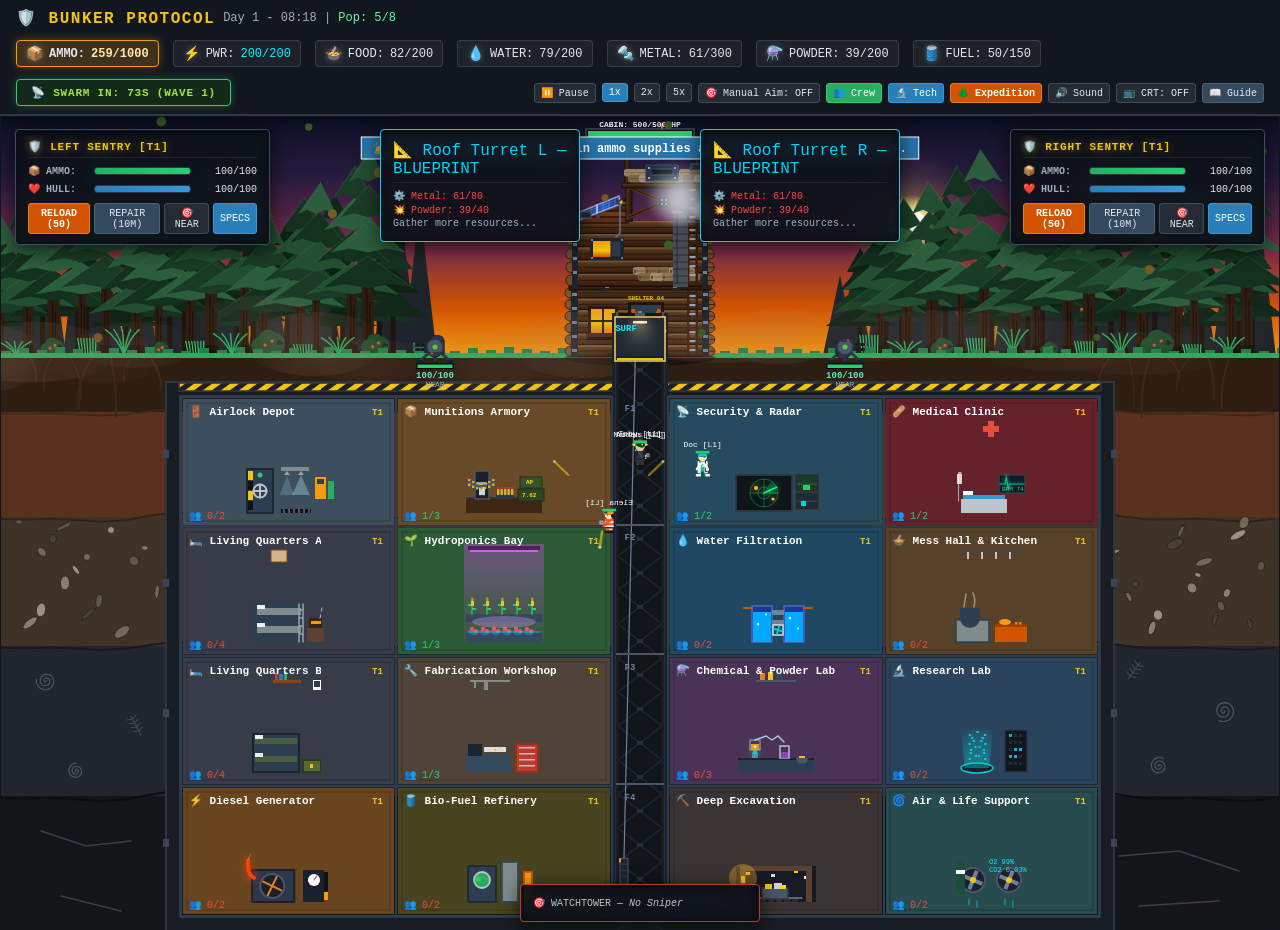
==== commit ff1f48e3: "Phase 2: Sniper watchtower (680px BMG, headshots, priority AI), Turrets 3&4 w/ autonomous constructi" ====
--- a/bunker_survival_standalone.html
+++ b/bunker_survival_standalone.html
@@ -307,6 +307,50 @@
   right: 14px;
 }
 
+/* Sniper Watchtower HUD — bottom-center */
+.turret-hud-overlay.sniper {
+  left: 50%;
+  transform: translateX(-50%);
+  top: auto;
+  bottom: 14px;
+  width: 240px;
+  border-color: #c0392b;
+}
+
+/* Roof Turret 3 blueprint/status — upper-left of center */
+.turret-hud-overlay.roof-left {
+  left: 50%;
+  margin-left: -260px;
+  top: 12px;
+  width: 200px;
+  border-color: #00D2FF;
+}
+
+/* Roof Turret 4 blueprint/status — upper-right of center */
+.turret-hud-overlay.roof-right {
+  left: 50%;
+  margin-left: 60px;
+  top: 12px;
+  width: 200px;
+  border-color: #00D2FF;
+}
+
+.sniper-hud-header {
+  font-size: 10px;
+  font-weight: bold;
+  color: #e74c3c;
+  letter-spacing: 0.6px;
+  margin-bottom: 5px;
+  border-bottom: 1px solid rgba(255,255,255,0.08);
+  padding-bottom: 3px;
+}
+
+.sniper-hud-row {
+  font-size: 10px;
+  color: #bdc3c7;
+  margin: 2px 0;
+}
+
 .turret-hud-header {
   display: flex;
   justify-content: space-between;
@@ -828,8 +872,8 @@
       <div class="res-item res-ammo" title="Turret Ammunition (CRITICAL SUPPLY)">
         <span class="icon">📦</span> <span>AMMO:</span> <span id="res-ammo">250/1000</span>
       </div>
-      <div class="res-item" title="Generator Electrical Power">
-        <span class="icon">⚡</span> <span>PWR:</span> <span id="res-power">100/100</span>
+      <div class="res-item" title="Power Grid & Battery Storage Buffer (Solar + Diesel Generator)">
+        <span class="icon">⚡</span> <span>PWR:</span> <span id="res-power">200/200</span>
       </div>
       <div class="res-item" title="Food Rations">
         <span class="icon">🍲</span> <span>FOOD:</span> <span id="res-food">80/200</span>
@@ -884,6 +928,15 @@
 
     <!-- Right Turret Floating HUD Widget -->
     <div id="right-turret-hud" class="turret-hud-overlay right"></div>
+
+    <!-- Sniper Watchtower HUD Widget -->
+    <div id="sniper-hud" class="turret-hud-overlay sniper"></div>
+
+    <!-- Roof Turret 3 (Left) Construction / Status Widget -->
+    <div id="turret3-hud" class="turret-hud-overlay roof-left"></div>
+
+    <!-- Roof Turret 4 (Right) Construction / Status Widget -->
+    <div id="turret4-hud" class="turret-hud-overlay roof-right"></div>
   </main>
 
   <!-- Interactive Modal Container -->
@@ -931,6 +984,10 @@
     if (this.ctx && this.ctx.state === 'suspended') {
       this.ctx.resume();
     }
+  }
+
+  playTurretFire(type = 'normal') {
+    this.playGunshot(type);
   }
 
   // Turret gunshot
@@ -1009,6 +1066,144 @@
 
     osc.start(t);
     osc.stop(t + 0.1);
+  }
+
+  // Heavy .50 Caliber AP Marksman Rifle Gunshot Crack & Resonant Tail
+  playSniperRifle() {
+    if (this.muted || !this.ctx) return;
+    this.ensureContext();
+    const t = this.ctx.currentTime;
+
+    // 1. Supersonic ballistic shockwave crack (sharp high-frequency transient)
+    const crackBufferSize = Math.floor(this.ctx.sampleRate * 0.12);
+    const crackBuffer = this.ctx.createBuffer(1, crackBufferSize, this.ctx.sampleRate);
+    const crackData = crackBuffer.getChannelData(0);
+    for (let i = 0; i < crackBufferSize; i++) {
+      crackData[i] = (Math.random() * 2 - 1) * Math.exp(-i / (this.ctx.sampleRate * 0.022));
+    }
+    const crackNoise = this.ctx.createBufferSource();
+    crackNoise.buffer = crackBuffer;
+
+    const crackFilter = this.ctx.createBiquadFilter();
+    crackFilter.type = 'bandpass';
+    crackFilter.frequency.setValueAtTime(2800, t);
+    crackFilter.frequency.exponentialRampToValueAtTime(320, t + 0.1);
+    crackFilter.Q.value = 3.2;
+
+    const crackGain = this.ctx.createGain();
+    crackGain.gain.setValueAtTime(0.9, t);
+    crackGain.gain.exponentialRampToValueAtTime(0.001, t + 0.12);
+
+    crackNoise.connect(crackFilter);
+    crackFilter.connect(crackGain);
+    crackGain.connect(this.masterGain);
+    crackNoise.start(t);
+
+    // 2. Heavy .50 BMG explosive chamber pressure punch
+    const subOsc = this.ctx.createOscillator();
+    const subGain = this.ctx.createGain();
+    subOsc.type = 'triangle';
+    subOsc.frequency.setValueAtTime(125, t);
+    subOsc.frequency.exponentialRampToValueAtTime(24, t + 0.28);
+
+    subGain.gain.setValueAtTime(0.85, t);
+    subGain.gain.exponentialRampToValueAtTime(0.001, t + 0.3);
+
+    subOsc.connect(subGain);
+    subGain.connect(this.masterGain);
+    subOsc.start(t);
+    subOsc.stop(t + 0.32);
+
+    // 3. Wide resonant forest echo & rolling atmospheric rumble
+    const echoBufferSize = Math.floor(this.ctx.sampleRate * 0.55);
+    const echoBuffer = this.ctx.createBuffer(1, echoBufferSize, this.ctx.sampleRate);
+    const echoData = echoBuffer.getChannelData(0);
+    for (let i = 0; i < echoBufferSize; i++) {
+      echoData[i] = (Math.random() * 2 - 1) * Math.exp(-i / (this.ctx.sampleRate * 0.12));
+    }
+    const echoNoise = this.ctx.createBufferSource();
+    echoNoise.buffer = echoBuffer;
+
+    const echoFilter = this.ctx.createBiquadFilter();
+    echoFilter.type = 'lowpass';
+    echoFilter.frequency.setValueAtTime(420, t);
+    echoFilter.frequency.exponentialRampToValueAtTime(65, t + 0.52);
+
+    const echoGain = this.ctx.createGain();
+    echoGain.gain.setValueAtTime(0.42, t + 0.03);
+    echoGain.gain.exponentialRampToValueAtTime(0.001, t + 0.55);
+
+    echoNoise.connect(echoFilter);
+    echoFilter.connect(echoGain);
+    echoGain.connect(this.masterGain);
+    echoNoise.start(t + 0.02);
+  }
+
+  // Metallic Bolt-Action Cycle (Handle lift, slide back, casing eject, lock into battery)
+  playBoltCycle() {
+    if (this.muted || !this.ctx) return;
+    this.ensureContext();
+    const t = this.ctx.currentTime;
+
+    // Stage 1: Bolt handle up & unlock (sharp metallic snap)
+    const osc1 = this.ctx.createOscillator();
+    const gain1 = this.ctx.createGain();
+    osc1.type = 'sawtooth';
+    osc1.frequency.setValueAtTime(1500, t);
+    osc1.frequency.exponentialRampToValueAtTime(420, t + 0.05);
+    gain1.gain.setValueAtTime(0.32, t);
+    gain1.gain.exponentialRampToValueAtTime(0.001, t + 0.06);
+    osc1.connect(gain1);
+    gain1.connect(this.masterGain);
+    osc1.start(t);
+    osc1.stop(t + 0.07);
+
+    // Stage 2: Heavy bolt slide rearward & brass ejection clink
+    setTimeout(() => {
+      if (this.muted || !this.ctx) return;
+      const t2 = this.ctx.currentTime;
+      const osc2 = this.ctx.createOscillator();
+      const gain2 = this.ctx.createGain();
+      osc2.type = 'square';
+      osc2.frequency.setValueAtTime(700, t2);
+      osc2.frequency.exponentialRampToValueAtTime(240, t2 + 0.07);
+      gain2.gain.setValueAtTime(0.25, t2);
+      gain2.gain.exponentialRampToValueAtTime(0.001, t2 + 0.08);
+      osc2.connect(gain2);
+      gain2.connect(this.masterGain);
+      osc2.start(t2);
+      osc2.stop(t2 + 0.09);
+
+      // Casing bounce ring
+      const ringOsc = this.ctx.createOscillator();
+      const ringGain = this.ctx.createGain();
+      ringOsc.type = 'sine';
+      ringOsc.frequency.setValueAtTime(2800, t2);
+      ringOsc.frequency.exponentialRampToValueAtTime(1100, t2 + 0.12);
+      ringGain.gain.setValueAtTime(0.18, t2);
+      ringGain.gain.exponentialRampToValueAtTime(0.001, t2 + 0.13);
+      ringOsc.connect(ringGain);
+      ringGain.connect(this.masterGain);
+      ringOsc.start(t2);
+      ringOsc.stop(t2 + 0.14);
+    }, 75);
+
+    // Stage 3: Steel bolt slide forward & chamber lock into battery
+    setTimeout(() => {
+      if (this.muted || !this.ctx) return;
+      const t3 = this.ctx.currentTime;
+      const osc3 = this.ctx.createOscillator();
+      const gain3 = this.ctx.createGain();
+      osc3.type = 'triangle';
+      osc3.frequency.setValueAtTime(320, t3);
+      osc3.frequency.exponentialRampToValueAtTime(1150, t3 + 0.07);
+      gain3.gain.setValueAtTime(0.38, t3);
+      gain3.gain.exponentialRampToValueAtTime(0.001, t3 + 0.08);
+      osc3.connect(gain3);
+      gain3.connect(this.masterGain);
+      osc3.start(t3);
+      osc3.stop(t3 + 0.09);
+    }, 230);
   }
 
   // Empty turret click
@@ -1337,6 +1532,106 @@
     osc.stop(t + dur);
   }
 
+  // Metallic hammer strike on steel mounting plate
+  playHammer() {
+    if (this.muted || !this.ctx) return;
+    this.ensureContext();
+    const t = this.ctx.currentTime;
+    const dur = 0.14;
+
+    // 1. High metallic ring ping
+    const ping = this.ctx.createOscillator();
+    const pingGain = this.ctx.createGain();
+    ping.type = 'triangle';
+    ping.frequency.setValueAtTime(1650 + Math.random() * 200, t);
+    ping.frequency.exponentialRampToValueAtTime(800, t + dur);
+    pingGain.gain.setValueAtTime(0.25, t);
+    pingGain.gain.exponentialRampToValueAtTime(0.001, t + dur);
+    ping.connect(pingGain);
+    pingGain.connect(this.masterGain);
+    ping.start(t);
+    ping.stop(t + dur);
+
+    // 2. Heavy anvil/steel thud impact
+    const thud = this.ctx.createOscillator();
+    const thudGain = this.ctx.createGain();
+    thud.type = 'sine';
+    thud.frequency.setValueAtTime(220, t);
+    thud.frequency.exponentialRampToValueAtTime(45, t + 0.1);
+    thudGain.gain.setValueAtTime(0.4, t);
+    thudGain.gain.exponentialRampToValueAtTime(0.01, t + 0.1);
+    thud.connect(thudGain);
+    thudGain.connect(this.masterGain);
+    thud.start(t);
+    thud.stop(t + 0.1);
+  }
+
+  // Electric welding arc sizzle & spark crackle
+  playWeldSparks() {
+    if (this.muted || !this.ctx) return;
+    this.ensureContext();
+    const t = this.ctx.currentTime;
+    const dur = 0.09;
+
+    const bufferSize = Math.floor(this.ctx.sampleRate * dur);
+    const buffer = this.ctx.createBuffer(1, bufferSize, this.ctx.sampleRate);
+    const data = buffer.getChannelData(0);
+    for (let i = 0; i < bufferSize; i++) {
+      data[i] = (Math.random() * 2 - 1) * (Math.random() < 0.3 ? 1.0 : 0.4);
+    }
+
+    const noise = this.ctx.createBufferSource();
+    noise.buffer = buffer;
+
+    const filter = this.ctx.createBiquadFilter();
+    filter.type = 'highpass';
+    filter.frequency.setValueAtTime(2400, t);
+
+    const gain = this.ctx.createGain();
+    gain.gain.setValueAtTime(0.18, t);
+    gain.gain.exponentialRampToValueAtTime(0.01, t + dur);
+
+    noise.connect(filter);
+    filter.connect(gain);
+    gain.connect(this.masterGain);
+
+    noise.start(t);
+  }
+
+  // Triumphant rising construction completion chime
+  playConstructionChime() {
+    if (this.muted || !this.ctx) return;
+    this.ensureContext();
+    const t = this.ctx.currentTime;
+    // Ascending arpeggio: C5 (523.25), E5 (659.25), G5 (783.99), C6 (1046.50)
+    const notes = [523.25, 659.25, 783.99, 1046.50];
+    notes.forEach((freq, idx) => {
+      const startTime = t + idx * 0.08;
+      const osc = this.ctx.createOscillator();
+      const gain = this.ctx.createGain();
+      osc.type = 'sine';
+      osc.frequency.setValueAtTime(freq, startTime);
+      gain.gain.setValueAtTime(0.3, startTime);
+      gain.gain.exponentialRampToValueAtTime(0.001, startTime + 0.5);
+      osc.connect(gain);
+      gain.connect(this.masterGain);
+      osc.start(startTime);
+      osc.stop(startTime + 0.52);
+
+      // Harmonic chime shimmer
+      const harm = this.ctx.createOscillator();
+      const harmGain = this.ctx.createGain();
+      harm.type = 'triangle';
+      harm.frequency.setValueAtTime(freq * 2, startTime);
+      harmGain.gain.setValueAtTime(0.12, startTime);
+      harmGain.gain.exponentialRampToValueAtTime(0.001, startTime + 0.35);
+      harm.connect(harmGain);
+      harmGain.connect(this.masterGain);
+      harm.start(startTime);
+      harm.stop(startTime + 0.37);
+    });
+  }
+
   // Retro CRT switch click
   playCRTClick(on = true) {
     if (this.muted || !this.ctx) return;
@@ -1354,9 +1649,95 @@
     osc.start(t);
     osc.stop(t + 0.05);
   }
+
+  // High-caliber sniper rifle crack + supersonic tail
+  playSniperShot() {
+    if (this.muted || !this.ctx) return;
+    this.ensureContext();
+    const t = this.ctx.currentTime;
+    const bufSz = Math.floor(this.ctx.sampleRate * 0.12);
+    const buf = this.ctx.createBuffer(1, bufSz, this.ctx.sampleRate);
+    const data = buf.getChannelData(0);
+    for (let i = 0; i < bufSz; i++) data[i] = (Math.random() * 2 - 1) * Math.exp(-i / (this.ctx.sampleRate * 0.018));
+    const noise = this.ctx.createBufferSource();
+    noise.buffer = buf;
+    const filt = this.ctx.createBiquadFilter();
+    filt.type = 'lowpass'; filt.frequency.value = 900;
+    const g = this.ctx.createGain();
+    g.gain.setValueAtTime(0.9, t);
+    g.gain.exponentialRampToValueAtTime(0.001, t + 0.12);
+    noise.connect(filt); filt.connect(g); g.connect(this.masterGain);
+    noise.start(t);
+    const osc = this.ctx.createOscillator();
+    const og = this.ctx.createGain();
+    osc.type = 'sine'; osc.frequency.setValueAtTime(180, t);
+    osc.frequency.exponentialRampToValueAtTime(22, t + 0.18);
+    og.gain.setValueAtTime(0.7, t);
+    og.gain.exponentialRampToValueAtTime(0.001, t + 0.18);
+    osc.connect(og); og.connect(this.masterGain);
+    osc.start(t); osc.stop(t + 0.2);
+    setTimeout(() => {
+      if (!this.ctx) return;
+      const t2 = this.ctx.currentTime;
+      const osc2 = this.ctx.createOscillator();
+      const og2 = this.ctx.createGain();
+      osc2.type = 'sawtooth'; osc2.frequency.setValueAtTime(62, t2);
+      osc2.frequency.exponentialRampToValueAtTime(28, t2 + 0.4);
+      og2.gain.setValueAtTime(0.18, t2);
+      og2.gain.exponentialRampToValueAtTime(0.001, t2 + 0.45);
+      osc2.connect(og2); og2.connect(this.masterGain);
+      osc2.start(t2); osc2.stop(t2 + 0.5);
+    }, 90);
+  }
+
+  // Construction: hammering + electric welding buzz
+  playConstruction() {
+    if (this.muted || !this.ctx) return;
+    this.ensureContext();
+    const t = this.ctx.currentTime;
+    const osc = this.ctx.createOscillator();
+    const g = this.ctx.createGain();
+    osc.type = 'triangle';
+    osc.frequency.setValueAtTime(1100, t);
+    osc.frequency.exponentialRampToValueAtTime(300, t + 0.06);
+    g.gain.setValueAtTime(0.3, t);
+    g.gain.exponentialRampToValueAtTime(0.001, t + 0.07);
+    osc.connect(g); g.connect(this.masterGain);
+    osc.start(t); osc.stop(t + 0.08);
+    setTimeout(() => {
+      if (!this.ctx) return;
+      const t2 = this.ctx.currentTime;
+      const osc2 = this.ctx.createOscillator();
+      const g2 = this.ctx.createGain();
+      osc2.type = 'sawtooth'; osc2.frequency.value = 160;
+      g2.gain.setValueAtTime(0.12, t2);
+      g2.gain.exponentialRampToValueAtTime(0.001, t2 + 0.15);
+      osc2.connect(g2); g2.connect(this.masterGain);
+      osc2.start(t2); osc2.stop(t2 + 0.16);
+    }, 120);
+  }
+
+  // Triumphant fanfare when refugee is rescued
+  playRefugeeFanfare() {
+    if (this.muted || !this.ctx) return;
+    this.ensureContext();
+    const t = this.ctx.currentTime;
+    const notes = [523.25, 659.25, 783.99, 1046.5];
+    notes.forEach((freq, i) => {
+      const osc = this.ctx.createOscillator();
+      const g = this.ctx.createGain();
+      osc.type = 'triangle'; osc.frequency.value = freq;
+      const st = t + i * 0.08;
+      g.gain.setValueAtTime(0.22, st);
+      g.gain.exponentialRampToValueAtTime(0.001, st + 0.5);
+      osc.connect(g); g.connect(this.masterGain);
+      osc.start(st); osc.stop(st + 0.55);
+    });
+  }
 }
 
 window.soundSystem = new SoundSystem();
+
 
 
 // --- config.js ---
@@ -1378,7 +1759,7 @@
   // Initial Resources
   INITIAL_RESOURCES: {
     ammo: 250,       // Crucial focus
-    power: 100,      // Max 100
+    power: 200,      // Max 200 (Emergency Battery Storage Buffer)
     food: 80,
     water: 80,
     metal: 60,
@@ -1390,7 +1771,7 @@
   // Max Resource Capacities
   RESOURCE_CAPS: {
     ammo: 1000,
-    power: 100,
+    power: 200,      // Expanded Emergency Battery Storage Buffer (was 100)
     food: 200,
     water: 200,
     metal: 300,
@@ -1407,6 +1788,20 @@
   THIRST_THRESHOLD: 40,
   FATIGUE_REST_THRESHOLD: 80,
   FATIGUE_WAKE_THRESHOLD: 15,
+
+  // Solar Power & Renewable Energy System (Cabin Roof Array)
+  SOLAR_POWER_OUTPUT: 15.0, // +15 kW passive clean energy during daylight hours
+  SOLAR_DAY_START: 6.0,     // 06:00
+  SOLAR_DAY_END: 18.0,      // 18:00
+
+  // Generator & Power Grid Logistics
+  GENERATOR_BASE_OUTPUT: 30.0, // Base output kW when generator is active (was 15-20 kW)
+  GENERATOR_FUEL_RATE: 0.04,   // 0.04 fuel/sec (increased efficiency: 750 kW·s per unit of fuel)
+  POWER_AUTONOMOUS_THRESHOLD: 0.40, // 40% battery threshold (80 kW) triggers autonomous fueling & maintenance
+  POWER_RESTORED_THRESHOLD: 0.85,   // 85% battery threshold (170 kW) restores survivor to original post
+
+  // Bio-Refinery Passive Emergency Production
+  BIO_REFINERY_PASSIVE_RATE: 0.18, // 0.18 fuel/sec passive generation even with 0 workers
 
   // Ammo Supply Logistics
   AMMO_DELIVERY_THRESHOLD: 0.35, // Restock turret when ammo < 35%
@@ -1474,11 +1869,11 @@
 
     // Floor 4: Sub-level 4 (Deep Infrastructure)
     { id: 'generator', floor: 4, col: 0, name: 'Diesel Generator', icon: '⚡', color: '#68451f', 
-      desc: 'Main power plant providing electricity to the bunker & turrets.', 
-      produces: 'power', rate: 15.0, cost: { fuel: 0.15 }, maxWorkers: 2, powerCost: 0 },
+      desc: 'Heavy industrial backup power plant providing high-yield electricity to bunker & turrets.', 
+      produces: 'power', rate: 30.0, cost: { fuel: 0.04 }, maxWorkers: 2, powerCost: 0 },
     { id: 'bio_refinery', floor: 4, col: 1, name: 'Bio-Fuel Refinery', icon: '🛢️', color: '#494420', 
-      desc: 'Refines organic biomass and deep oil into diesel fuel.', 
-      produces: 'fuel', rate: 0.6, maxWorkers: 2, powerCost: 3 },
+      desc: 'Refines organic biomass into diesel fuel (passive compost fermentation + active distillation).', 
+      produces: 'fuel', rate: 0.75, maxWorkers: 2, powerCost: 3 },
     { id: 'mine', floor: 4, col: 2, name: 'Deep Excavation', icon: '⛏️', color: '#3a3532', 
       desc: 'Mines subterranean rock for raw metals and sulfur.', 
       produces: 'metal', rate: 1.4, maxWorkers: 3, powerCost: 3 },
@@ -1504,6 +1899,10 @@
     brute: { name: 'Goliath Brute', hp: 450, speed: 14, damage: 35, color: '#7a2d2d', size: 24, reward: { metal: 18, gunpowder: 15 } }
   },
 
+  // Population & Living Quarters
+  BASE_POPULATION_CAP: 8,
+  POPULATION_PER_QUARTERS_TIER: 2,
+
   // Initial Survivors
   INITIAL_SURVIVORS: [
     { id: 's1', name: 'Marcus Cole', role: 'Chief Gunsmith', skill: 'Munitions', avatar: '👨‍🔧', hp: 100, maxHp: 100, hunger: 90, thirst: 90, fatigue: 0, morale: 95, assignedRoom: 'armory', specialty: 'armory' },
@@ -1511,6 +1910,99 @@
     { id: 's3', name: 'Doc Sarah Chen', role: 'Field Physician', skill: 'Medicine', avatar: '👩‍⚕️', hp: 100, maxHp: 100, hunger: 95, thirst: 95, fatigue: 0, morale: 88, assignedRoom: 'clinic', specialty: 'clinic' },
     { id: 's4', name: 'Toby Miller', role: 'Agri-Specialist', skill: 'Botany', avatar: '👨‍🌾', hp: 100, maxHp: 100, hunger: 90, thirst: 90, fatigue: 0, morale: 92, assignedRoom: 'hydroponics', specialty: 'hydroponics' },
     { id: 's5', name: 'Aiden Brooks', role: 'Security Guard', skill: 'Ballistics', avatar: '👮‍♂️', hp: 100, maxHp: 100, hunger: 88, thirst: 85, fatigue: 0, morale: 90, assignedRoom: 'security', specialty: 'security' }
+  ],
+
+  // 6 New Unique Survivor Archetypes (Rescued from Horde Waves)
+  UNIQUE_ARCHETYPES: [
+    {
+      id: 'jackson',
+      name: 'Jackson Cross',
+      role: 'Master Sniper',
+      skill: 'Marksman',
+      avatar: '🎯',
+      specialty: 'security',
+      assignedRoom: 'security',
+      hp: 100,
+      maxHp: 100,
+      desc: 'Expert marksman with lethal rifle skills. Provides surface watchtower sniper overwatch.',
+      quote: 'Target acquired. Down in one.'
+    },
+    {
+      id: 'maya',
+      name: 'Maya Lin',
+      role: 'Electrical Engineer',
+      skill: 'Power Grid',
+      avatar: '⚡',
+      specialty: 'generator',
+      assignedRoom: 'generator',
+      hp: 100,
+      maxHp: 100,
+      desc: 'Maintains generator, solar grid, and electrical systems. Autonomously prevents power blackouts.',
+      quote: 'Keep the turbines humming, keep the lights burning.'
+    },
+    {
+      id: 'carlos',
+      name: 'Carlos Ortiz',
+      role: 'Master Builder',
+      skill: 'Architecture',
+      avatar: '👷‍♂️',
+      specialty: 'workshop',
+      assignedRoom: 'workshop',
+      hp: 100,
+      maxHp: 100,
+      desc: 'Architect and builder. Autonomously repairs damaged defenses and speeds up construction.',
+      quote: 'Measure twice, fortify once.'
+    },
+    {
+      id: 'samantha',
+      name: 'Samantha Bell',
+      role: 'Logistics Porter',
+      skill: 'Speed Courier',
+      avatar: '🏃‍♀️',
+      specialty: 'armory',
+      assignedRoom: 'armory',
+      hp: 100,
+      maxHp: 100,
+      speed: 78,
+      desc: 'Dedicated rapid ammo carrier (+50% sprint speed). Ensures turrets never run dry.',
+      quote: 'Ammo delivery inbound, moving fast!'
+    },
+    {
+      id: 'lucas',
+      name: 'Lucas Reed',
+      role: 'Combat Medic',
+      skill: 'Trauma Surgery',
+      avatar: '💉',
+      specialty: 'clinic',
+      assignedRoom: 'clinic',
+      hp: 100,
+      maxHp: 100,
+      desc: 'Battle-hardened physician. Administers rapid triage and medical care in the clinic.',
+      quote: 'Hold on, I will get you patched up.'
+    },
+    {
+      id: 'boris',
+      name: 'Boris Volkov',
+      role: 'Heavy Demolitionist',
+      skill: 'High Explosives',
+      avatar: '💣',
+      specialty: 'armory',
+      assignedRoom: 'armory',
+      hp: 100,
+      maxHp: 100,
+      desc: 'Heavy ordnance specialist. Vastly accelerates munitions production and crafts explosive rounds.',
+      quote: 'More gunpowder, bigger boom!'
+    }
+  ],
+
+  // Extra Veteran Survivors for population expansion up to 16+
+  EXTRA_ARCHETYPES: [
+    { name: 'Harper Vance', role: 'Field Scout', skill: 'Tracking', avatar: '🏹', specialty: 'airlock', assignedRoom: 'airlock' },
+    { name: 'Viktor Kozlov', role: 'Chief Blacksmith', skill: 'Metallurgy', avatar: '⚒️', specialty: 'mine', assignedRoom: 'mine' },
+    { name: 'Chloe Bennett', role: 'Bio-Chemist', skill: 'Synthetics', avatar: '🧪', specialty: 'gunpowder_lab', assignedRoom: 'gunpowder_lab' },
+    { name: 'Derek Stone', role: 'Veteran Marine', skill: 'Tactics', avatar: '🎖️', specialty: 'security', assignedRoom: 'security' },
+    { name: 'Zoe Gallagher', role: 'Hydroponics Botanist', skill: 'Agriculture', avatar: '🌿', specialty: 'hydroponics', assignedRoom: 'hydroponics' },
+    { name: 'Mason Wright', role: 'Tunnel Excavator', skill: 'Mining', avatar: '⛏️', specialty: 'mine', assignedRoom: 'mine' }
   ]
 };
 
@@ -1817,6 +2309,29 @@
       gravity: 16.5,
       life: 4.5, // Lingers on the ground as spent battlefield brass
       maxLife: 4.5,
+      isCasing: true,
+      type: 'brass_casing'
+    });
+  }
+
+  // Heavy .50 Caliber AP Brass Casing Ejection from Watchtower
+  spawnSniperCasing(x, y) {
+    this.particles.push({
+      x, y,
+      vx: -1.6 - Math.random() * 2.4,
+      vy: -2.8 - Math.random() * 2.2,
+      angle: Math.random() * Math.PI * 2,
+      vRot: -14 - Math.random() * 24,
+      width: 7.2,
+      height: 2.8,
+      color: '#e5bf3b',
+      bounces: 0,
+      maxBounces: 3,
+      settled: false,
+      gravity: 15.0,
+      floorY: 65, // Watchtower wooden platform deck
+      life: 6.0,
+      maxLife: 6.0,
       isCasing: true,
       type: 'brass_casing'
     });
@@ -1947,6 +2462,17 @@
     });
   }
 
+  // Supersonic .50 Caliber Glowing Gold Sniper Tracer Beam
+  addSniperTracer(x1, y1, x2, y2) {
+    this.tracers.push({
+      x1, y1, x2, y2,
+      life: 0.22,
+      maxLife: 0.22,
+      color: '#ffd700',
+      isSniper: true
+    });
+  }
+
   // Floating notification text (e.g. +ammo, damage, CRIT)
   addFloatingText(text, x, y, color = '#ffffff') {
     this.floatingTexts.push({
@@ -2027,9 +2553,10 @@
           p.y += p.vy * dt * 40;
           p.angle += p.vRot * dt;
 
-          // Ground bounce collision
-          if (p.y >= CONFIG.SURFACE_Y - 2) {
-            p.y = CONFIG.SURFACE_Y - 2;
+          // Ground or watchtower deck bounce collision
+          const floorY = p.floorY !== undefined ? p.floorY : (CONFIG.SURFACE_Y - 2);
+          if (p.y >= floorY) {
+            p.y = floorY;
             if (p.bounces < p.maxBounces && Math.abs(p.vy) > 0.8) {
               p.vy = -Math.abs(p.vy) * (0.38 + Math.random() * 0.16);
               p.vx *= 0.62;
@@ -2688,6 +3215,53 @@
       ctx.restore();
     }
   }
+
+  // Supersonic gold tracer — .50 BMG bolt-action
+  spawnSniperTracer(x1, y1, x2, y2, headshot) {
+    // Tracer line segments (fading)
+    const dx = x2 - x1, dy = y2 - y1;
+    const len = Math.sqrt(dx * dx + dy * dy);
+    const steps = Math.floor(len / 22);
+    for (let i = 0; i <= steps; i++) {
+      const t = i / Math.max(steps, 1);
+      this.particles.push({
+        x: x1 + dx * t + (Math.random() - 0.5) * 1.4,
+        y: y1 + dy * t + (Math.random() - 0.5) * 1.4,
+        vx: dx * 0.015 + (Math.random() - 0.5) * 0.5,
+        vy: dy * 0.015 + (Math.random() - 0.5) * 0.5,
+        life: 0.22 - t * 0.12,
+        maxLife: 0.22,
+        size: headshot ? 2.8 : 1.8,
+        color: headshot ? '#FFD700' : '#FFC04A',
+        gravity: 0,
+        type: 'tracer'
+      });
+    }
+    // Muzzle flash at sniper origin
+    for (let i = 0; i < 8; i++) {
+      const a = Math.random() * Math.PI * 2;
+      const spd = Math.random() * 2.5 + 1;
+      this.particles.push({
+        x: x1, y: y1,
+        vx: Math.cos(a) * spd, vy: Math.sin(a) * spd,
+        life: 0.08, maxLife: 0.08,
+        size: Math.random() * 3 + 1.5,
+        color: '#FFFBE0', gravity: 0, type: 'muzzle'
+      });
+    }
+    // Spent casing ejection (right-side eject)
+    this.spawnCasing(x1 + 4, y1, 1);
+    // Floating damage text
+    const label = headshot ? `HEADSHOT! -${Math.floor(Math.random()*140+310)}` : `-${Math.floor(Math.random()*120+180)}`;
+    const col = headshot ? '#FFD700' : '#FF6633';
+    this.addFloatingText(x2, y2 - 20, label, col);
+  }
+
+  // Floating kill/damage text
+  addFloatingText(x, y, text, color) {
+    if (!this.floatingTexts) this.floatingTexts = [];
+    this.floatingTexts.push({ x, y, text, color, life: 1.2, maxLife: 1.2 });
+  }
 }
 
 window.ParticleSystem = ParticleSystem;
@@ -3755,6 +4329,7 @@
     this.isDead = false;
     this.animTime = Math.random() * 10;
     this.dripTimer = Math.random();
+    this.targetRefugee = null;
   }
 
   takeDamage(amount) {
@@ -3844,6 +4419,28 @@
             window.gameEngine.particles.spawnSmokePuff(this.x, CONFIG.SURFACE_Y, 7, 'rgba(150, 135, 120, 0.6)');
           }
         }
+      }
+    }
+
+    // If assigned to pursue a fleeing refugee on surface
+    if (this.targetRefugee) {
+      if (this.targetRefugee.isDead || this.targetRefugee.isRescued) {
+        this.targetRefugee = null;
+      } else {
+        const distToRefugee = Math.abs(this.x - this.targetRefugee.x);
+        if (distToRefugee <= 20) {
+          if (this.attackCooldown <= 0) {
+            this.attackCooldown = this.attackRate;
+            this.targetRefugee.takeDamage(this.damage);
+            if (window.soundSystem && window.soundSystem.playZombieShriek) {
+              window.soundSystem.playZombieShriek();
+            }
+          }
+        } else {
+          const dir = this.x < this.targetRefugee.x ? 1 : -1;
+          this.x += dir * (this.speed * 1.05) * dt;
+        }
+        return;
       }
     }
 
@@ -4494,6 +5091,7 @@
     this.hordeSpawnQueue = [];
     this.ambientSpawnTimer = 18; // Occasional straggler
     this.sirenPlayed = false;
+    this.refugeeDistressTriggered = false;
   }
 
   update(dt, zombiesList) {
@@ -4511,6 +5109,14 @@
       // Time to trigger horde!
       if (this.timer <= 0) {
         this.startHorde();
+      }
+
+      // Occasional mid-intermission refugee distress event
+      if (!this.refugeeDistressTriggered && this.timer <= 45 && this.currentWave >= 1) {
+        this.refugeeDistressTriggered = true;
+        if (window.gameEngine && window.gameEngine.triggerRefugeeEvent) {
+          window.gameEngine.triggerRefugeeEvent();
+        }
       }
 
       // Ambient wandering zombies (rare stragglers or small group)
@@ -4563,6 +5169,7 @@
     this.isHordeActive = true;
     this.currentWave++;
     this.sirenPlayed = false;
+    this.refugeeDistressTriggered = false;
     if (window.soundSystem) window.soundSystem.playSiren();
     window.gameEngine.addNotification(`🚨 WAVE ${this.currentWave} ATTACKING! ALL DEFENSES READY!`, "danger");
 
@@ -4626,6 +5233,15 @@
 
     engine.particles.addFloatingText(`+${bonusAmmo} BONUS AMMO!`, 640, 200, '#ffe57f');
     engine.particles.addFloatingText(`+${bonusMetal} BONUS METAL!`, 640, 180, '#9cdcfe');
+
+    // Trigger Horde Refugee Rescue distress event right after wave is repelled!
+    if (engine && engine.triggerRefugeeEvent) {
+      setTimeout(() => {
+        if (window.gameEngine && !window.gameEngine.isPaused) {
+          window.gameEngine.triggerRefugeeEvent();
+        }
+      }, 1200);
+    }
   }
 }
 
@@ -4689,6 +5305,27 @@
   }
 
   update(dt, workers, hasPower) {
+    // Bio-Refinery passive emergency fuel generation (anaerobic biomass digestion occurs even with 0 workers)
+    if (this.id === 'bio_refinery') {
+      const passiveRate = (CONFIG.BIO_REFINERY_PASSIVE_RATE || 0.18) * (hasPower ? 1.0 : 0.65);
+      const fuelCap = CONFIG.RESOURCE_CAPS.fuel || 150;
+      window.gameEngine.resources.fuel = Math.min(fuelCap, window.gameEngine.resources.fuel + passiveRate * dt);
+    }
+
+    // Generator power grid output and fuel burn are centrally simulated in GameEngine.updatePowerGrid
+    if (this.id === 'generator') {
+      if (workers && workers.length > 0) {
+        for (const w of workers) {
+          if (w.isDead) continue;
+          if (w.addXP) {
+            const xpRate = CONFIG.SURVIVOR_XP_PER_SEC_WORKING * (w.specialty === this.id ? CONFIG.SURVIVOR_XP_SPECIALTY_MULT : 1.0);
+            w.addXP(xpRate * dt);
+          }
+        }
+      }
+      return;
+    }
+
     if (!workers || workers.length === 0 || !hasPower || !this.produces) return;
 
     // Production calculation & Tech modifiers
@@ -6261,14 +6898,18 @@
     this.xpToNext = this.getXpNeeded(this.level);
 
     this.assignedRoom = data.assignedRoom || 'armory';
-    this.status = 'working'; // 'working', 'seeking_food', 'seeking_water', 'resting', 'delivering_ammo'
+    this.status = 'working'; // 'working', 'seeking_food', 'seeking_water', 'resting', 'seeking_medical', 'delivering_ammo', 'emergency_power', 'repairing_defenses'
 
     // Visual & kinematic position
     this.x = 640;
     this.y = 350;
     this.targetX = 640;
     this.targetY = 350;
-    this.speed = 52; // px/s
+
+    const nameLower = (this.name || '').toLowerCase();
+    const roleLower = (this.role || '').toLowerCase();
+    // Samantha (Logistics Porter) sprints 50% faster (78 px/s)
+    this.speed = data.speed || (nameLower.includes('samantha') || roleLower.includes('porter') ? 78 : 52);
     this.walkCycle = Math.random() * 10;
     this.isDead = false;
 
@@ -6276,8 +6917,14 @@
     this.inElevator = false;
     this.carryingAmmo = false;
     this.ammoDeliveryTask = null; // Logistics runner state machine
-    this.needState = null;        // 'seeking_food', 'seeking_water', 'resting'
+    this.builderRepairTask = null; // Master builder autonomous repair state machine
+    this.needState = null;        // 'seeking_food', 'seeking_water', 'resting', 'seeking_medical'
     this.needTimer = 0;
+
+    // Autonomous action timers
+    this.sniperTimer = Math.random() * 2;
+    this.medicTriageTimer = 0;
+    this.demoCraftTimer = 0;
 
     // Speech / status bubble
     this.speechText = '';
@@ -6385,9 +7032,11 @@
     const res = engine.resources;
     const elevator = engine.elevator;
 
-    // Elena (Engineer): Sparks emitting when crafting / repairing in workshop
     const nameLower = (this.name || '').toLowerCase();
-    const isEngineer = nameLower.includes('elena') || this.specialty === 'workshop' || this.assignedRoom === 'workshop';
+    const roleLower = (this.role || '').toLowerCase();
+
+    // Elena / Carlos / Engineer: Sparks emitting when crafting / repairing in workshop
+    const isEngineer = nameLower.includes('elena') || nameLower.includes('carlos') || this.specialty === 'workshop' || this.assignedRoom === 'workshop';
     if (isEngineer && this.status === 'working' && !this.inElevator) {
       this.craftSparkTimer = (this.craftSparkTimer || 0) + dt;
       if (this.craftSparkTimer >= 0.32) {
@@ -6430,17 +7079,132 @@
       return;
     }
 
-    // 2. Ammo Delivery Task Execution (Highest priority autonomous job)
+    // 2. High-Priority Autonomous Ammo Delivery Task Execution
     if (this.ammoDeliveryTask) {
       this.updateAmmoDelivery(dt);
       this.performMovement(dt);
       return;
     }
 
-    // 3. Autonomous Needs Routing
+    // 3. Carlos: Autonomous Defense & Barricade Repair Task Execution
+    if (this.builderRepairTask) {
+      this.updateBuilderRepair(dt);
+      this.performMovement(dt);
+      return;
+    }
+
+    // 4. Maya: Autonomous Electrical Engineer Emergency Power Task
+    const isMaya = nameLower.includes('maya') || roleLower.includes('electrical') || this.specialty === 'generator';
+    if (isMaya && !this.inElevator && !this.needState) {
+      if (engine.resources.power < 30 && engine.resources.fuel > 0) {
+        if (this.status !== 'emergency_power') {
+          this.status = 'emergency_power';
+          this.say("⚡ Power critical! Rushing to generator!", 2.5);
+        }
+      }
+      if (this.status === 'emergency_power') {
+        const genRoom = engine.getRoom('generator');
+        if (genRoom) {
+          this.targetX = genRoom.x + 32;
+          this.targetY = elevator.getFloorWalkY(genRoom.floor);
+          if (Math.hypot(this.x - this.targetX, this.y - this.targetY) < 18) {
+            // Overclock generator
+            engine.resources.power = Math.min(CONFIG.RESOURCE_CAPS.power, engine.resources.power + 28 * dt);
+            this.craftSparkTimer = (this.craftSparkTimer || 0) + dt;
+            if (this.craftSparkTimer >= 0.25) {
+              this.craftSparkTimer = 0;
+              engine.particles.spawnSparks(this.x + 4, this.y - 12, 3, '#00f3ff');
+            }
+            this.addXP(CONFIG.SURVIVOR_XP_PER_SEC_WORKING * 1.5 * dt);
+            if (engine.resources.power >= 78 || engine.resources.fuel <= 0) {
+              this.status = 'working';
+              this.say("⚡ Power grid stabilized! Back to duty.", 2.5);
+              this.assignTo(this.assignedRoom);
+            }
+          }
+        }
+      }
+    }
+
+    // 5. Carlos: Check Damaged Cabin Barricade & Turrets
+    const isCarlos = nameLower.includes('carlos') || roleLower.includes('builder') || roleLower.includes('architect');
+    if (isCarlos && !this.builderRepairTask && this.status !== 'resting' && !this.inElevator && !this.needState) {
+      const houseDamaged = engine.houseHp < engine.houseMaxHp - 50;
+      const leftDamaged = engine.leftTurret.health < engine.leftTurret.maxHealth - 25;
+      const rightDamaged = engine.rightTurret.health < engine.rightTurret.maxHealth - 25;
+      if ((houseDamaged || leftDamaged || rightDamaged) && engine.resources.metal >= 10) {
+        let repairTarget = 'house';
+        if (leftDamaged && (!houseDamaged || engine.leftTurret.health < engine.houseHp * 0.4)) repairTarget = 'left';
+        else if (rightDamaged && (!houseDamaged || engine.rightTurret.health < engine.houseHp * 0.4)) repairTarget = 'right';
+        this.builderRepairTask = { target: repairTarget, phase: 'to_elevator' };
+        this.status = 'repairing_defenses';
+        this.say("🔧 Defenses damaged! Mobilizing repairs!", 2.5);
+      }
+    }
+
+    // 6. Jackson: Watchtower Sniper Precision Overwatch
+    const isJackson = nameLower.includes('jackson') || roleLower.includes('sniper') || roleLower.includes('marksman');
+    if (isJackson && !this.inElevator && this.status !== 'resting') {
+      this.sniperTimer = (this.sniperTimer || 0) + dt;
+      if (this.sniperTimer >= 3.2) {
+        this.sniperTimer = 0;
+        const liveZombies = engine.zombies.filter(z => !z.isDead);
+        if (liveZombies.length > 0) {
+          let targetZ = null;
+          if (engine.refugees && engine.refugees.length > 0) {
+            const activeRef = engine.refugees.find(r => !r.isDead && !r.isRescued);
+            if (activeRef) {
+              targetZ = liveZombies.find(z => Math.abs(z.x - activeRef.x) < 140);
+            }
+          }
+          if (!targetZ) {
+            targetZ = liveZombies.find(z => z.typeKey === 'brute') || liveZombies.find(z => z.typeKey === 'spitter') || liveZombies[0];
+          }
+          if (targetZ) {
+            targetZ.takeDamage(125);
+            engine.particles.spawnSparks(targetZ.x, targetZ.y - targetZ.size * 0.6, 16, '#ff4757');
+            engine.particles.addFloatingText("🎯 SNIPER HEADSHOT! (-125)", targetZ.x - 30, targetZ.y - 45, '#ffd700');
+            if (window.soundSystem) {
+              if (typeof window.soundSystem.playTurretFire === 'function') window.soundSystem.playTurretFire('left');
+              else if (typeof window.soundSystem.playGunshot === 'function') window.soundSystem.playGunshot('heavy');
+            }
+            this.addXP(CONFIG.SURVIVOR_XP_AMMO_RUN * 0.4);
+            if (Math.random() < 0.3) this.say("Target eliminated. Down in one.", 2);
+          }
+        }
+      }
+    }
+
+    // 7. Lucas: Combat Medic Triage & Medkit Production
+    const isLucas = nameLower.includes('lucas') || roleLower.includes('combat medic');
+    if (isLucas && this.assignedRoom === 'clinic' && !this.isDead) {
+      this.medicTriageTimer = (this.medicTriageTimer || 0) + dt;
+      if (this.medicTriageTimer >= 12.0) {
+        this.medicTriageTimer = 0;
+        if (engine.resources.meds < CONFIG.RESOURCE_CAPS.meds) {
+          engine.resources.meds = Math.min(CONFIG.RESOURCE_CAPS.meds, engine.resources.meds + 1);
+          engine.particles.addFloatingText("+1 FIRST AID KIT!", this.x - 20, this.y - 30, '#00d2d3');
+          this.addXP(20);
+        }
+      }
+    }
+
+    // 8. Boris: Heavy Demolitionist HE Munitions Crafting
+    const isBoris = nameLower.includes('boris') || roleLower.includes('demolition');
+    if (isBoris && (this.assignedRoom === 'armory' || this.assignedRoom === 'gunpowder_lab') && !this.isDead) {
+      this.demoCraftTimer = (this.demoCraftTimer || 0) + dt;
+      if (this.demoCraftTimer >= 22.0) {
+        this.demoCraftTimer = 0;
+        engine.particles.addFloatingText("💣 HE MUNITIONS READY!", this.x - 20, this.y - 30, '#ff9f43');
+        if (Math.random() < 0.4) this.say("Ordnance packed and ready to boom!", 2.5);
+        this.addXP(30);
+      }
+    }
+
+    // 9. Autonomous Needs Routing
     this.updateAutonomousNeeds(dt);
 
-    // 4. Movement towards target
+    // 10. Movement towards target
     this.performMovement(dt);
   }
 
@@ -6459,11 +7223,9 @@
     const armoryWalkY = elevator.getFloorWalkY(1);
 
     if (task.phase === 'to_armory') {
-      // Walk to armory crafting bench
       this.targetX = armory.x + armory.width / 2;
       this.targetY = armoryWalkY;
 
-      // When arrived at armory
       if (Math.hypot(this.x - this.targetX, this.y - this.targetY) < 12) {
         if (engine.resources.ammo < 1) {
           this.say("No ammo in armory stock to deliver!", 2);
@@ -6475,14 +7237,13 @@
         this.say("Ammo crate ready! Calling elevator!", 2);
       }
     } else if (task.phase === 'call_elevator_armory') {
-      // Walk to elevator shaft on Floor 1
       this.targetX = CONFIG.ELEVATOR_X - 16;
       this.targetY = armoryWalkY;
 
       if (Math.abs(this.x - this.targetX) < 10) {
         if (elevator.isAtFloor(1)) {
           elevator.board(this);
-          elevator.moveToFloor(0); // Ride to surface
+          elevator.moveToFloor(0);
           task.phase = 'riding_to_surface';
           this.say("Taking lift to surface...", 2);
         } else {
@@ -6490,7 +7251,6 @@
         }
       }
     } else if (task.phase === 'riding_to_surface') {
-      // In elevator car moving up
       if (elevator.isAtFloor(0)) {
         elevator.exit(this);
         this.x = CONFIG.ELEVATOR_X;
@@ -6499,13 +7259,11 @@
         this.say("Surface breached! Running to turret!", 2);
       }
     } else if (task.phase === 'running_to_turret') {
-      // Walk across surface to turret
       const turretStopX = turret.side === 'left' ? turret.x + 24 : turret.x - 24;
       this.targetX = turretStopX;
       this.targetY = CONFIG.SURFACE_Y;
 
       if (Math.abs(this.x - turretStopX) < 14) {
-        // Restock turret!
         const needed = turret.stats.maxAmmo - turret.ammo;
         const available = Math.floor(engine.resources.ammo);
         const deliverAmount = Math.min(needed, Math.min(CONFIG.AMMO_CRATE_DELIVERY_AMOUNT, available));
@@ -6525,7 +7283,6 @@
         this.say("Restocked! Returning to bunker!", 2);
       }
     } else if (task.phase === 'returning_to_cabin') {
-      // Run back into surface cabin
       this.targetX = CONFIG.ELEVATOR_X;
       this.targetY = CONFIG.SURFACE_Y;
 
@@ -6543,7 +7300,6 @@
         }
       }
     } else if (task.phase === 'riding_to_bunker') {
-      // In elevator car moving down
       if (elevator.isAtFloor(task.destFloor)) {
         elevator.exit(this);
         this.x = CONFIG.ELEVATOR_X;
@@ -6556,6 +7312,94 @@
     }
   }
 
+  // Carlos: Autonomous Builder Defense Repairs
+  updateBuilderRepair(dt) {
+    const engine = window.gameEngine;
+    const elevator = engine.elevator;
+    const task = this.builderRepairTask;
+    if (!task) return;
+
+    if (task.phase === 'to_elevator') {
+      const room = engine.getRoom(this.assignedRoom);
+      const floor = room ? room.floor : 3;
+      const walkY = elevator.getFloorWalkY(floor);
+      this.targetX = CONFIG.ELEVATOR_X - 16;
+      this.targetY = walkY;
+
+      if (Math.abs(this.x - this.targetX) < 12) {
+        if (elevator.isAtFloor(floor)) {
+          elevator.board(this);
+          elevator.moveToFloor(0);
+          task.phase = 'riding_to_surface';
+          this.say("Taking lift to surface for emergency repairs!", 2);
+        } else {
+          elevator.moveToFloor(floor);
+        }
+      }
+    } else if (task.phase === 'riding_to_surface') {
+      if (elevator.isAtFloor(0)) {
+        elevator.exit(this);
+        this.x = CONFIG.ELEVATOR_X;
+        this.y = CONFIG.SURFACE_Y;
+        task.phase = 'running_to_defense';
+      }
+    } else if (task.phase === 'running_to_defense') {
+      let destX = 640;
+      if (task.target === 'left') destX = engine.leftTurret.x;
+      else if (task.target === 'right') destX = engine.rightTurret.x;
+      this.targetX = destX;
+      this.targetY = CONFIG.SURFACE_Y;
+
+      if (Math.abs(this.x - destX) < 18) {
+        if (engine.resources.metal >= 10) {
+          engine.resources.metal -= 10;
+          if (task.target === 'house') {
+            engine.houseHp = Math.min(engine.houseMaxHp, engine.houseHp + 70);
+            engine.particles.addFloatingText("+70 HP REPAIRED", destX, CONFIG.SURFACE_Y - 30, '#55ffaa');
+          } else if (task.target === 'left') {
+            engine.leftTurret.health = Math.min(engine.leftTurret.maxHealth, engine.leftTurret.health + 45);
+            engine.particles.addFloatingText("+45 HP REPAIRED", destX, CONFIG.SURFACE_Y - 30, '#55ffaa');
+          } else {
+            engine.rightTurret.health = Math.min(engine.rightTurret.maxHealth, engine.rightTurret.health + 45);
+            engine.particles.addFloatingText("+45 HP REPAIRED", destX, CONFIG.SURFACE_Y - 30, '#55ffaa');
+          }
+          engine.particles.spawnSparks(destX, CONFIG.SURFACE_Y - 15, 20, '#ffd700');
+          if (window.soundSystem) window.soundSystem.playBeep(true);
+          this.addXP(CONFIG.SURVIVOR_XP_AMMO_RUN);
+        }
+        this.say("Repairs complete! Fortifications holding!", 2);
+        task.phase = 'returning_to_cabin';
+      }
+    } else if (task.phase === 'returning_to_cabin') {
+      this.targetX = CONFIG.ELEVATOR_X;
+      this.targetY = CONFIG.SURFACE_Y;
+
+      if (Math.abs(this.x - CONFIG.ELEVATOR_X) < 12) {
+        if (elevator.isAtFloor(0)) {
+          elevator.board(this);
+          const room = engine.getRoom(this.assignedRoom);
+          const destFloor = room ? room.floor : 3;
+          elevator.moveToFloor(destFloor);
+          task.destFloor = destFloor;
+          task.phase = 'riding_to_workshop';
+          this.say("Returning to bunker workshop...", 2);
+        } else {
+          elevator.moveToFloor(0);
+        }
+      }
+    } else if (task.phase === 'riding_to_workshop') {
+      if (elevator.isAtFloor(task.destFloor || 3)) {
+        elevator.exit(this);
+        this.x = CONFIG.ELEVATOR_X;
+        this.y = elevator.getFloorWalkY(task.destFloor || 3);
+        this.builderRepairTask = null;
+        this.status = 'working';
+        this.assignTo(this.assignedRoom);
+        this.say("Safe inside! Back to construction bench.", 2);
+      }
+    }
+  }
+
   updateAutonomousNeeds(dt) {
     const engine = window.gameEngine;
     const res = engine.resources;
@@ -6563,7 +7407,12 @@
 
     // Trigger needs if thresholds crossed
     if (!this.needState) {
-      if (this.thirst < CONFIG.THIRST_THRESHOLD && res.water >= 1) {
+      if (this.hp < 65 && res.meds >= 1) {
+        this.needState = 'seeking_medical';
+        this.status = 'seeking_medical';
+        this.needTimer = 0;
+        this.say("Wounded... heading to medical clinic.", 2);
+      } else if (this.thirst < CONFIG.THIRST_THRESHOLD && res.water >= 1) {
         this.needState = 'seeking_water';
         this.status = 'seeking_water';
         this.needTimer = 0;
@@ -6582,7 +7431,30 @@
     }
 
     // Process active need state
-    if (this.needState === 'seeking_water') {
+    if (this.needState === 'seeking_medical') {
+      const clinic = engine.getRoom('clinic');
+      if (clinic) {
+        const destY = elevator.getFloorWalkY(clinic.floor);
+        this.targetX = clinic.x + 35;
+        this.targetY = destY;
+
+        if (Math.hypot(this.x - this.targetX, this.y - this.targetY) < 16) {
+          this.needTimer += dt;
+          this.hp = Math.min(this.maxHp, this.hp + dt * 25.0);
+          if (engine.particles && Math.random() < 0.25) {
+            engine.particles.spawnSparks(this.x, this.y - 15, 3, '#00d2d3');
+          }
+          if (this.hp >= this.maxHp) {
+            this.hp = this.maxHp;
+            this.needState = null;
+            this.status = 'working';
+            this.needTimer = 0;
+            this.say("Fully patched up and ready!", 2);
+            this.assignTo(this.assignedRoom);
+          }
+        }
+      }
+    } else if (this.needState === 'seeking_water') {
       const waterRoom = engine.getRoom('water_filter');
       if (waterRoom) {
         const destY = elevator.getFloorWalkY(waterRoom.floor);
@@ -6623,7 +7495,6 @@
         }
       }
     } else if (this.needState === 'resting') {
-      // Find quarters
       const q = engine.getRoom('quarters_1') || engine.getRoom('quarters_2');
       if (q) {
         const destY = elevator.getFloorWalkY(q.floor);
@@ -6631,7 +7502,6 @@
         this.targetY = destY;
 
         if (Math.hypot(this.x - this.targetX, this.y - this.targetY) < 16) {
-          // Resting restores fatigue rapidly
           if (this.fatigue <= CONFIG.FATIGUE_WAKE_THRESHOLD) {
             this.needState = null;
             this.status = 'working';
@@ -6670,7 +7540,6 @@
     } else {
       this.x += (dx / dist) * step;
       this.y += (dy / dist) * step;
-      // Strained, heavier stride when carrying heavy munitions crate
       this.walkCycle += dt * (this.carryingAmmo ? 6.2 : 8.5);
       this.isMoving = true;
       if (dx < -1.5) this.facing = -1;
@@ -6687,17 +7556,26 @@
     const spec = this.specialty || '';
 
     const isMarcus = nameL.includes('marcus') || roleL.includes('gunsmith') || spec === 'armory';
-    const isElena = nameL.includes('elena') || roleL.includes('engineer') || roleL.includes('mechanic') || spec === 'workshop';
-    const isSarah = nameL.includes('sarah') || roleL.includes('physician') || roleL.includes('doctor') || spec === 'clinic';
+    const isElena = (nameL.includes('elena') || roleL.includes('engineer') || roleL.includes('mechanic')) && !nameL.includes('maya') && !roleL.includes('electrical');
+    const isSarah = nameL.includes('sarah') || roleL.includes('physician') || roleL.includes('doctor');
     const isToby = nameL.includes('toby') || roleL.includes('botanist') || roleL.includes('agri') || spec === 'hydroponics';
-    const isAiden = nameL.includes('aiden') || roleL.includes('guard') || roleL.includes('security') || spec === 'security';
+    const isAiden = (nameL.includes('aiden') || roleL.includes('guard') || roleL.includes('security')) && !nameL.includes('jackson') && !roleL.includes('sniper');
+
+    const isJackson = nameL.includes('jackson') || roleL.includes('sniper') || roleL.includes('marksman');
+    const isMaya = nameL.includes('maya') || roleL.includes('electrical');
+    const isCarlos = nameL.includes('carlos') || roleL.includes('builder') || roleL.includes('architect');
+    const isSamantha = nameL.includes('samantha') || roleL.includes('porter') || roleL.includes('courier');
+    const isLucas = nameL.includes('lucas') || roleL.includes('combat medic');
+    const isBoris = nameL.includes('boris') || roleL.includes('demolition');
+
+    const arc = { isMarcus, isElena, isSarah, isToby, isAiden, isJackson, isMaya, isCarlos, isSamantha, isLucas, isBoris };
 
     // Resting sleep posture: when resting at living quarters
     const isResting = (this.status === 'resting' || this.needState === 'resting') &&
       ((this.assignedRoom && this.assignedRoom.startsWith('quarters')) || (!this.isMoving && Math.hypot(this.x - this.targetX, this.y - this.targetY) < 18));
 
     if (isResting) {
-      this.drawSleeping(ctx, isMarcus, isElena, isSarah, isToby, isAiden);
+      this.drawSleeping(ctx, arc);
       return;
     }
 
@@ -6707,37 +7585,39 @@
     const movingLeft = this.facing === -1 || (this.targetX < this.x - 2);
     if (movingLeft) ctx.scale(-1, 1);
 
-    // Dynamic animation parameters: Idle breathing, walk bounce, leg and arm articulation
     const breath = !this.isMoving ? Math.sin(this.idleTime * 2.5) * 0.85 : 0;
     const bob = this.isMoving ? Math.abs(Math.sin(this.walkCycle)) * 2.2 : breath;
     const legSwing = this.isMoving ? Math.cos(this.walkCycle) * 4.5 : 0;
     const armSwing = this.isMoving ? Math.sin(this.walkCycle) * 5.0 : Math.sin(this.idleTime * 1.5) * 1.2;
 
-    // Hauling heavy ammo crate: realistic strained forward lean under weight
     if (this.carryingAmmo) {
-      ctx.rotate(0.09); // Forward torso rake
+      ctx.rotate(0.09);
     }
 
     // 1. LEGS & ARTICULATED BOOTS
-    this.drawSurvivorLegs(ctx, legSwing, bob, isMarcus, isElena, isSarah, isToby, isAiden);
+    this.drawSurvivorLegs(ctx, legSwing, bob, arc);
 
     // 2. TORSO & ROLE-SPECIFIC COSTUMES
-    this.drawSurvivorTorso(ctx, bob, isMarcus, isElena, isSarah, isToby, isAiden);
+    this.drawSurvivorTorso(ctx, bob, arc);
 
     // 3. HEAD, HAIR, CAPS & EYE ACCENTS
-    this.drawSurvivorHead(ctx, bob, isMarcus, isElena, isSarah, isToby, isAiden);
-
-    // 4. ARMS, HELD TOOLS & TASK ANIMATIONS (Ammo crate, Eating, Drinking, Crafting)
-    this.drawSurvivorArmsAndItems(ctx, bob, armSwing, isMarcus, isElena, isSarah, isToby, isAiden);
-
-    // 5. STATUS OVERLAYS (Health pip, Name tag, Speech bubble)
+    this.drawSurvivorHead(ctx, bob, arc);
+
+    // 4. ARMS, HELD TOOLS & TASK ANIMATIONS
+    this.drawSurvivorArmsAndItems(ctx, bob, armSwing, arc);
+
+    // 5. STATUS OVERLAYS
     this.drawSurvivorOverlays(ctx, bob, movingLeft);
 
     ctx.restore();
   }
 
   // --- RESTING SLEEP POSTURE WITH FLOATING 'Zzz' ICONS ---
-  drawSleeping(ctx, isMarcus, isElena, isSarah, isToby, isAiden) {
+  drawSleeping(ctx, arc) {
+    if (typeof arc !== 'object') {
+      arc = { isMarcus: arguments[1], isElena: arguments[2], isSarah: arguments[3], isToby: arguments[4], isAiden: arguments[5] };
+    }
+
     ctx.save();
     ctx.translate(this.x, this.y);
 
@@ -6745,10 +7625,10 @@
 
     // Bunk cot frame & mattress
     ctx.fillStyle = '#2c3e50';
-    ctx.fillRect(-20, -6, 40, 5); // Bed base
+    ctx.fillRect(-20, -6, 40, 5);
     ctx.fillStyle = '#1e272e';
-    ctx.fillRect(-20, -1, 4, 3); // Left post
-    ctx.fillRect(16, -1, 4, 3);  // Right post
+    ctx.fillRect(-20, -1, 4, 3);
+    ctx.fillRect(16, -1, 4, 3);
 
     // Soft mattress
     ctx.fillStyle = '#cbd5e1';
@@ -6760,13 +7640,13 @@
     ctx.ellipse(-13, -11, 5, 3.5, 0, 0, Math.PI * 2);
     ctx.fill();
 
-    // Head resting on pillow with peaceful closed eyes
-    ctx.fillStyle = isMarcus || isToby ? '#f5cd79' : isSarah ? '#ffeaa7' : '#ffdfba';
+    // Head resting on pillow
+    ctx.fillStyle = arc.isMarcus || arc.isToby ? '#f5cd79' : arc.isSarah ? '#ffeaa7' : '#ffdfba';
     ctx.beginPath();
     ctx.arc(-11, -12 + sleepBreath * 0.3, 4, 0, Math.PI * 2);
     ctx.fill();
 
-    // Closed eyes (peaceful horizontal sleep arcs)
+    // Closed eyes
     ctx.strokeStyle = '#2d3748';
     ctx.lineWidth = 1;
     ctx.beginPath();
@@ -6774,38 +7654,64 @@
     ctx.lineTo(-9.5, -12 + sleepBreath * 0.3);
     ctx.stroke();
 
-    // Resting headgear / accessory on bedpost or nightstand
-    if (isMarcus) {
-      // Marcus goggles on cot frame
+    // Resting headgear / accessory on bedpost
+    if (arc.isMarcus) {
       ctx.strokeStyle = '#d4af37';
       ctx.lineWidth = 1;
       ctx.strokeRect(10, -11, 6, 3);
-    } else if (isElena) {
-      // Elena yellow hardhat resting by cot
+    } else if (arc.isElena) {
       ctx.fillStyle = '#f39c12';
       ctx.beginPath();
       ctx.arc(12, -10, 4, Math.PI, 0);
       ctx.fill();
-    } else if (isToby) {
-      // Toby straw hat by cot edge
+    } else if (arc.isToby) {
       ctx.fillStyle = '#eccc68';
       ctx.beginPath();
       ctx.ellipse(12, -9, 6, 2.5, 0, 0, Math.PI * 2);
       ctx.fill();
-    } else if (isAiden) {
-      // Aiden green beret folded on bedpost
+    } else if (arc.isAiden) {
       ctx.fillStyle = '#1b4332';
       ctx.beginPath();
       ctx.ellipse(12, -10, 4, 2, 0, 0, Math.PI * 2);
       ctx.fill();
-    }
-
-    // Cozy bunker quilted blanket covering body up to chest
+    } else if (arc.isJackson) {
+      ctx.fillStyle = '#2d4a22';
+      ctx.beginPath();
+      ctx.ellipse(12, -10, 4.5, 2.2, 0, 0, Math.PI * 2);
+      ctx.fill();
+      ctx.strokeStyle = '#1e272e';
+      ctx.lineWidth = 1.2;
+      ctx.beginPath();
+      ctx.moveTo(15, -4); ctx.lineTo(19, -15);
+      ctx.stroke();
+    } else if (arc.isMaya) {
+      ctx.fillStyle = '#f39c12';
+      ctx.fillRect(10, -11, 6, 3);
+    } else if (arc.isCarlos) {
+      ctx.fillStyle = '#ffffff';
+      ctx.beginPath();
+      ctx.arc(12, -10, 4, Math.PI, 0);
+      ctx.fill();
+      ctx.fillStyle = '#2980b9';
+      ctx.fillRect(14, -8, 5, 2);
+    } else if (arc.isSamantha) {
+      ctx.fillStyle = '#ff7675';
+      ctx.fillRect(11, -6, 5, 2.5);
+    } else if (arc.isLucas) {
+      ctx.fillStyle = '#ffffff';
+      ctx.fillRect(10, -11, 5, 5);
+      ctx.fillStyle = '#eb4d4b';
+      ctx.fillRect(11.5, -9.5, 2, 2);
+    } else if (arc.isBoris) {
+      ctx.fillStyle = '#576574';
+      ctx.fillRect(10, -11, 6, 3.5);
+    }
+
+    // Cozy bunker quilted blanket
     ctx.fillStyle = '#334155';
     ctx.fillRect(-6, -12 + sleepBreath * 0.7, 24, 7);
     ctx.fillStyle = '#475569';
-    ctx.fillRect(-7, -13 + sleepBreath * 0.7, 25, 2); // Folded sheet top
-    // Quilt stitch accents
+    ctx.fillRect(-7, -13 + sleepBreath * 0.7, 25, 2);
     ctx.strokeStyle = '#64748b';
     ctx.lineWidth = 0.8;
     ctx.beginPath();
@@ -6813,7 +7719,7 @@
     ctx.moveTo(6, -11 + sleepBreath * 0.7); ctx.lineTo(14, -6);
     ctx.stroke();
 
-    // Floating animated 'Zzz' icons ascending into the air
+    // Floating animated 'Zzz' icons
     for (let i = 0; i < 3; i++) {
       const t = ((this.idleTime * 0.65 + i * 0.33) % 1.0);
       const zY = -16 - t * 24;
@@ -6831,7 +7737,7 @@
       ctx.restore();
     }
 
-    // Health pip and name tag while resting
+    // Health pip and name tag
     const hpRatio = Math.max(0, this.hp / this.maxHp);
     ctx.fillStyle = hpRatio > 0.5 ? '#2ecc71' : '#e74c3c';
     ctx.fillRect(-8, -20, 16 * hpRatio, 2);
@@ -6842,7 +7748,6 @@
     const shortName = this.name.split(' ')[0];
     ctx.fillText(`${shortName} (Sleeping)`, 0, -23);
 
-    // Speech bubble if speaking
     if (this.speechText) {
       ctx.save();
       ctx.fillStyle = 'rgba(0, 0, 0, 0.88)';
@@ -6861,28 +7766,50 @@
   }
 
   // --- 1. LEGS & ARTICULATED BOOTS ---
-  drawSurvivorLegs(ctx, legSwing, bob, isMarcus, isElena, isSarah, isToby, isAiden) {
+  drawSurvivorLegs(ctx, legSwing, bob, arc) {
+    if (typeof arc !== 'object') {
+      arc = { isMarcus: arguments[3], isElena: arguments[4], isSarah: arguments[5], isToby: arguments[6], isAiden: arguments[7] };
+    }
+
     let pantsColor = '#2980b9';
     let bootColor = '#1e272e';
 
-    if (isMarcus) {
-      pantsColor = '#243342'; // Sturdy gunsmith denim
-      bootColor = '#3a2618';  // Steel-toed dark brown work boots
-    } else if (isElena) {
-      pantsColor = '#ff5722'; // High-vis orange jumpsuit legs
-      bootColor = '#1a1a1a';  // Heat-resistant black boots
-    } else if (isSarah) {
-      pantsColor = '#16a085'; // Teal surgical scrub trousers
-      bootColor = '#f8fafc';  // Clean white medical clinical shoes
-    } else if (isToby) {
-      pantsColor = '#4a3728'; // Earth-brown gardening dungarees
-      bootColor = '#2f1f14';  // Mud-stained field boots
-    } else if (isAiden) {
-      pantsColor = '#2f3640'; // Tactical charcoal BDU cargo pants
-      bootColor = '#111111';  // High-top tactical SWAT assault boots
-    }
-
-    // Back leg (stepping with -legSwing)
+    if (arc.isMarcus) {
+      pantsColor = '#243342';
+      bootColor = '#3a2618';
+    } else if (arc.isElena) {
+      pantsColor = '#ff5722';
+      bootColor = '#1a1a1a';
+    } else if (arc.isSarah) {
+      pantsColor = '#16a085';
+      bootColor = '#f8fafc';
+    } else if (arc.isToby) {
+      pantsColor = '#4a3728';
+      bootColor = '#2f1f14';
+    } else if (arc.isAiden) {
+      pantsColor = '#2f3640';
+      bootColor = '#111111';
+    } else if (arc.isJackson) {
+      pantsColor = '#2d4a22';
+      bootColor = '#1b261b';
+    } else if (arc.isMaya) {
+      pantsColor = '#2c3e50';
+      bootColor = '#111111';
+    } else if (arc.isCarlos) {
+      pantsColor = '#1f3a52';
+      bootColor = '#4a2f18';
+    } else if (arc.isSamantha) {
+      pantsColor = '#0f172a';
+      bootColor = '#ff7675';
+    } else if (arc.isLucas) {
+      pantsColor = '#4b6584';
+      bootColor = '#f8fafc';
+    } else if (arc.isBoris) {
+      pantsColor = '#1e272e';
+      bootColor = '#2f3640';
+    }
+
+    // Back leg
     ctx.strokeStyle = pantsColor;
     ctx.lineWidth = 2.6;
     ctx.beginPath();
@@ -6895,7 +7822,7 @@
     ctx.fillStyle = bootColor;
     ctx.fillRect(1 - legSwing, -2, 4.5, 2.5);
 
-    // Front leg (stepping with +legSwing)
+    // Front leg
     ctx.strokeStyle = pantsColor;
     ctx.lineWidth = 2.8;
     ctx.beginPath();
@@ -6908,31 +7835,31 @@
     ctx.fillStyle = bootColor;
     ctx.fillRect(-5 + legSwing, -2, 5, 2.5);
 
-    // Elena: reflective silver hazard band on pants cuffs
-    if (isElena) {
+    if (arc.isElena) {
       ctx.fillStyle = '#e2e8f0';
       ctx.fillRect(-4.5 + legSwing, -4, 4, 1.2);
     }
   }
 
   // --- 2. TORSO & ROLE-SPECIFIC COSTUMES ---
-  drawSurvivorTorso(ctx, bob, isMarcus, isElena, isSarah, isToby, isAiden) {
+  drawSurvivorTorso(ctx, bob, arc) {
+    if (typeof arc !== 'object') {
+      arc = { isMarcus: arguments[2], isElena: arguments[3], isSarah: arguments[4], isToby: arguments[5], isAiden: arguments[6] };
+    }
+
     const torsoY = -17 + bob;
     const torsoW = 9;
     const torsoH = 10.5;
 
-    if (isMarcus) {
-      // Marcus (Gunsmith): Grey work shirt base with heavy leather protective apron
-      ctx.fillStyle = '#47535e'; // Grey canvas shirt
+    if (arc.isMarcus) {
+      ctx.fillStyle = '#47535e';
       ctx.fillRect(-torsoW / 2, torsoY, torsoW, torsoH);
 
-      // Heavy distressed leather apron
       ctx.fillStyle = '#8b4513';
       ctx.fillRect(-torsoW / 2 + 0.5, torsoY + 1.5, torsoW - 1, torsoH - 1.5);
       ctx.fillStyle = '#6e340d';
-      ctx.fillRect(-torsoW / 2 + 1, torsoY + 5, torsoW - 2, 4); // Front pocket
-
-      // Cross-shoulder leather harness straps with brass rivet studs
+      ctx.fillRect(-torsoW / 2 + 1, torsoY + 5, torsoW - 2, 4);
+
       ctx.strokeStyle = '#5a2507';
       ctx.lineWidth = 1;
       ctx.beginPath();
@@ -6940,45 +7867,37 @@
       ctx.moveTo(torsoW / 2 - 1, torsoY); ctx.lineTo(1, torsoY + 4);
       ctx.stroke();
 
-      // Brass rivet studs
       ctx.fillStyle = '#ffd700';
       ctx.fillRect(-2, torsoY + 1, 1.2, 1.2);
       ctx.fillRect(1, torsoY + 1, 1.2, 1.2);
 
-      // Dark brown tool belt with brass buckle
       ctx.fillStyle = '#3a1d0d';
       ctx.fillRect(-torsoW / 2, torsoY + torsoH - 2.5, torsoW, 2);
       ctx.fillStyle = '#ffd700';
       ctx.fillRect(-1, torsoY + torsoH - 2.5, 2, 2);
-    } else if (isElena) {
-      // Elena (Engineer): Fluorescent high-vis jumpsuit with dual reflective 3M stripes
-      ctx.fillStyle = '#ff5722'; // High-vis neon orange
+    } else if (arc.isElena) {
+      ctx.fillStyle = '#ff5722';
       ctx.fillRect(-torsoW / 2, torsoY, torsoW, torsoH);
 
-      // Dual reflective silver stripes with white glint
       ctx.fillStyle = '#e2e8f0';
       ctx.fillRect(-torsoW / 2, torsoY + 2.5, torsoW, 1.8);
       ctx.fillRect(-torsoW / 2, torsoY + 6.5, torsoW, 1.8);
       ctx.fillStyle = '#ffffff';
       ctx.fillRect(-1, torsoY + 2.5, 2, 1.8);
 
-      // Utility belt with tool loop
       ctx.fillStyle = '#2d3436';
       ctx.fillRect(-torsoW / 2, torsoY + torsoH - 2, torsoW, 2);
-    } else if (isSarah) {
-      // Doc Sarah (Physician): Teal surgical scrubs beneath open white lab coat
-      ctx.fillStyle = '#1abc9c'; // Teal scrubs
+    } else if (arc.isSarah) {
+      ctx.fillStyle = '#1abc9c';
       ctx.fillRect(-torsoW / 2, torsoY, torsoW, torsoH);
 
-      // Tailored white doctor's lab coat with lapels
       ctx.fillStyle = '#f8fafc';
-      ctx.fillRect(-torsoW / 2 - 0.5, torsoY, 3, torsoH + 1.5); // Left coat panel
-      ctx.fillRect(torsoW / 2 - 2.5, torsoY, 3, torsoH + 1.5);  // Right coat panel
+      ctx.fillRect(-torsoW / 2 - 0.5, torsoY, 3, torsoH + 1.5);
+      ctx.fillRect(torsoW / 2 - 2.5, torsoY, 3, torsoH + 1.5);
       ctx.fillStyle = '#e2e8f0';
-      ctx.fillRect(-torsoW / 2 + 1, torsoY + 3.5, 2, 3); // Breast pocket with pen clip
-
-      // Stethoscope draped around neck with silver circular chestpiece
-      ctx.strokeStyle = '#0f172a'; // Black rubber binaural tubing
+      ctx.fillRect(-torsoW / 2 + 1, torsoY + 3.5, 2, 3);
+
+      ctx.strokeStyle = '#0f172a';
       ctx.lineWidth = 1;
       ctx.beginPath();
       ctx.moveTo(-3, torsoY);
@@ -6987,60 +7906,49 @@
       ctx.lineTo(3, torsoY);
       ctx.stroke();
 
-      // Silver acoustic bell disc
       ctx.fillStyle = '#cbd5e1';
       ctx.beginPath();
       ctx.arc(0.5, torsoY + 4.8, 1.4, 0, Math.PI * 2);
       ctx.fill();
 
-      // Medical cross satchel slung on hip
-      ctx.fillStyle = '#7f1d1d'; // Crimson leather pouch
+      ctx.fillStyle = '#7f1d1d';
       ctx.fillRect(torsoW / 2 - 2, torsoY + torsoH - 4, 4.5, 4.5);
       ctx.fillStyle = '#ffffff';
       ctx.fillRect(torsoW / 2 - 0.5, torsoY + torsoH - 3.2, 1.5, 3);
       ctx.fillRect(torsoW / 2 - 1.2, torsoY + torsoH - 2.4, 3, 1.5);
-    } else if (isToby) {
-      // Toby (Botanist): Buffalo plaid checkered flannel shirt & dungarees
-      ctx.fillStyle = '#c0392b'; // Crimson flannel base
+    } else if (arc.isToby) {
+      ctx.fillStyle = '#c0392b';
       ctx.fillRect(-torsoW / 2, torsoY, torsoW, torsoH);
 
-      // Plaid criss-cross black check pattern
       ctx.fillStyle = '#2c0b0e';
       ctx.fillRect(-torsoW / 2, torsoY + 2.5, torsoW, 1.5);
       ctx.fillRect(-torsoW / 2, torsoY + 6.5, torsoW, 1.5);
       ctx.fillRect(-1.5, torsoY, 1.5, torsoH);
       ctx.fillRect(2, torsoY, 1.5, torsoH);
 
-      // Faded denim dungarees bib with brass buttons
       ctx.fillStyle = '#2980b9';
       ctx.fillRect(-torsoW / 2 + 1, torsoY + 5.5, torsoW - 2, torsoH - 5.5);
       ctx.fillStyle = '#ffd700';
       ctx.fillRect(-2.5, torsoY + 6, 1.2, 1.2);
       ctx.fillRect(1.5, torsoY + 6, 1.2, 1.2);
 
-      // Fresh green herb sprout in bib pocket!
       ctx.fillStyle = '#2ecc71';
       ctx.beginPath();
       ctx.arc(1.5, torsoY + 4.5, 1.5, 0, Math.PI * 2);
       ctx.fill();
-    } else if (isAiden) {
-      // Aiden (Veteran Guard): Charcoal fatigues with heavy tactical Kevlar combat vest
-      ctx.fillStyle = '#353b48'; // Combat uniform base
+    } else if (arc.isAiden) {
+      ctx.fillStyle = '#353b48';
       ctx.fillRect(-torsoW / 2, torsoY, torsoW, torsoH);
 
-      // Tactical MOLLE Kevlar vest
       ctx.fillStyle = '#1e272e';
       ctx.fillRect(-torsoW / 2 - 0.5, torsoY + 0.5, torsoW + 1, torsoH - 1.5);
 
-      // Tactical armor plate seam & magazine pouches
       ctx.fillStyle = '#2f3640';
       ctx.fillRect(-torsoW / 2 + 1, torsoY + 4.5, 3.2, 3.5);
       ctx.fillRect(0.5, torsoY + 4.5, 3.2, 3.5);
 
-      // Shoulder comms radio with mini antenna & blinking green LED
-      ctx.fillStyle = '#18191a'; // Radio body on shoulder
+      ctx.fillStyle = '#18191a';
       ctx.fillRect(-torsoW / 2 - 1, torsoY - 2, 2.5, 4);
-      // Mini whip antenna
       ctx.strokeStyle = '#2f3640';
       ctx.lineWidth = 0.8;
       ctx.beginPath();
@@ -7048,24 +7956,124 @@
       ctx.lineTo(-torsoW / 2 + 0.2, torsoY - 6);
       ctx.stroke();
 
-      // Blinking green comms LED indicator
       const ledOn = Math.floor(this.idleTime * 2.8) % 2 === 0;
-      if (ledOn) {
-        ctx.fillStyle = '#00ff66';
-        ctx.shadowColor = '#00ff66';
-        ctx.shadowBlur = 5;
-        ctx.beginPath();
-        ctx.arc(-torsoW / 2 + 0.2, torsoY - 0.5, 1.2, 0, Math.PI * 2);
-        ctx.fill();
-        ctx.shadowBlur = 0;
-      } else {
-        ctx.fillStyle = '#0e4418';
-        ctx.beginPath();
-        ctx.arc(-torsoW / 2 + 0.2, torsoY - 0.5, 0.9, 0, Math.PI * 2);
-        ctx.fill();
-      }
+      ctx.fillStyle = ledOn ? '#00ff66' : '#0e4418';
+      ctx.beginPath();
+      ctx.arc(-torsoW / 2 + 0.2, torsoY - 0.5, 1.0, 0, Math.PI * 2);
+      ctx.fill();
+    } else if (arc.isJackson) {
+      // Jackson (Master Sniper): Camo ghillie mantle & sniper chest rig
+      ctx.fillStyle = '#1e2f18';
+      ctx.fillRect(-torsoW / 2, torsoY, torsoW, torsoH);
+
+      ctx.fillStyle = '#3b5e2b';
+      ctx.beginPath();
+      ctx.moveTo(-torsoW / 2 - 1, torsoY);
+      ctx.lineTo(torsoW / 2 + 1, torsoY);
+      ctx.lineTo(torsoW / 2, torsoY + 4.5);
+      ctx.lineTo(-torsoW / 2, torsoY + 4.5);
+      ctx.fill();
+
+      ctx.fillStyle = '#243b1c';
+      ctx.fillRect(-torsoW / 2 + 1, torsoY + 5, 3.2, 3.5);
+      ctx.fillRect(0.5, torsoY + 5, 3.2, 3.5);
+      ctx.fillStyle = '#ffd700';
+      ctx.fillRect(-1, torsoY + 1.5, 2, 2);
+    } else if (arc.isMaya) {
+      // Maya (Electrical Engineer): High-voltage electrician suit with lightning badge
+      ctx.fillStyle = '#1a252f';
+      ctx.fillRect(-torsoW / 2, torsoY, torsoW, torsoH);
+
+      ctx.fillStyle = '#f1c40f';
+      ctx.fillRect(-torsoW / 2, torsoY + 2, torsoW, 1.2);
+      ctx.fillRect(-torsoW / 2, torsoY + 7, torsoW, 1.2);
+
+      ctx.fillStyle = '#f1c40f';
+      ctx.beginPath();
+      ctx.moveTo(1, torsoY + 3.5);
+      ctx.lineTo(-1.5, torsoY + 6);
+      ctx.lineTo(0.5, torsoY + 6);
+      ctx.lineTo(-1, torsoY + 8.5);
+      ctx.lineTo(2, torsoY + 5.5);
+      ctx.lineTo(0, torsoY + 5.5);
+      ctx.closePath();
+      ctx.fill();
+    } else if (arc.isCarlos) {
+      // Carlos (Master Builder): Canvas vest & blueprint roll on back
+      ctx.fillStyle = '#b33927';
+      ctx.fillRect(-torsoW / 2, torsoY, torsoW, torsoH);
+
+      ctx.fillStyle = '#d35400';
+      ctx.fillRect(-torsoW / 2 - 0.5, torsoY, 2.5, torsoH);
+      ctx.fillRect(torsoW / 2 - 2, torsoY, 2.5, torsoH);
+
+      ctx.fillStyle = '#5c3a21';
+      ctx.fillRect(-torsoW / 2, torsoY + torsoH - 2.5, torsoW, 2.5);
+      ctx.fillStyle = '#7f8c8d';
+      ctx.fillRect(-torsoW / 2 - 1.5, torsoY + torsoH - 1, 2, 3);
+
+      ctx.fillStyle = '#ecf0f1';
+      ctx.save();
+      ctx.rotate(-0.35);
+      ctx.fillRect(-torsoW / 2 - 3, torsoY - 1, 3.5, 12);
+      ctx.fillStyle = '#2980b9';
+      ctx.fillRect(-torsoW / 2 - 3, torsoY + 1, 3.5, 1.5);
+      ctx.fillRect(-torsoW / 2 - 3, torsoY + 7, 3.5, 1.5);
+      ctx.restore();
+    } else if (arc.isSamantha) {
+      // Samantha (Logistics Porter): Sleek speed courier jersey with orange chevron
+      ctx.fillStyle = '#0984e3';
+      ctx.fillRect(-torsoW / 2, torsoY, torsoW, torsoH);
+
+      ctx.fillStyle = '#e17055';
+      ctx.beginPath();
+      ctx.moveTo(-torsoW / 2, torsoY + 3);
+      ctx.lineTo(0, torsoY + 6);
+      ctx.lineTo(torsoW / 2, torsoY + 3);
+      ctx.lineTo(torsoW / 2, torsoY + 4.8);
+      ctx.lineTo(0, torsoY + 7.8);
+      ctx.lineTo(-torsoW / 2, torsoY + 4.8);
+      ctx.fill();
+
+      ctx.strokeStyle = '#2d3436';
+      ctx.lineWidth = 1.4;
+      ctx.beginPath();
+      ctx.moveTo(-torsoW / 2 + 1, torsoY);
+      ctx.lineTo(torsoW / 2, torsoY + torsoH);
+      ctx.stroke();
+    } else if (arc.isLucas) {
+      // Lucas (Combat Medic): Tactical medical vest with Red Cross emblem
+      ctx.fillStyle = '#f1f2f6';
+      ctx.fillRect(-torsoW / 2, torsoY, torsoW, torsoH);
+
+      ctx.fillStyle = '#eb4d4b';
+      ctx.fillRect(-1.2, torsoY + 3, 2.4, 6);
+      ctx.fillRect(-3, torsoY + 4.8, 6, 2.4);
+
+      ctx.fillStyle = '#ffffff';
+      ctx.fillRect(-torsoW / 2 - 1, torsoY + 1, 2.5, 3.5);
+      ctx.fillStyle = '#eb4d4b';
+      ctx.fillRect(-torsoW / 2 - 0.5, torsoY + 1.8, 1.5, 2);
+    } else if (arc.isBoris) {
+      // Boris (Heavy Demolitionist): Heavy blast flak jacket with 40mm grenade bandolier sash
+      ctx.fillStyle = '#2d3436';
+      ctx.fillRect(-torsoW / 2 - 0.5, torsoY, torsoW + 1, torsoH);
+
+      ctx.fillStyle = '#1e272e';
+      ctx.fillRect(-torsoW / 2, torsoY - 1, torsoW, 2);
+
+      ctx.strokeStyle = '#636e72';
+      ctx.lineWidth = 2.0;
+      ctx.beginPath();
+      ctx.moveTo(-torsoW / 2, torsoY + 1);
+      ctx.lineTo(torsoW / 2, torsoY + torsoH - 1);
+      ctx.stroke();
+
+      ctx.fillStyle = '#d4af37';
+      ctx.fillRect(-2.5, torsoY + 2.5, 2, 2.5);
+      ctx.fillStyle = '#c0392b';
+      ctx.fillRect(0.5, torsoY + 5.5, 2, 2.5);
     } else {
-      // Generic / Other Inhabitant: Jumpsuit matching specialty
       ctx.fillStyle = this.specialty === 'armory' ? '#d35400' :
                       this.specialty === 'clinic' ? '#27ae60' :
                       this.specialty === 'workshop' ? '#f39c12' : '#2980b9';
@@ -7074,17 +8082,19 @@
   }
 
   // --- 3. HEAD, HAIR, CAPS & ACCESSORIES ---
-  drawSurvivorHead(ctx, bob, isMarcus, isElena, isSarah, isToby, isAiden) {
+  drawSurvivorHead(ctx, bob, arc) {
+    if (typeof arc !== 'object') {
+      arc = { isMarcus: arguments[2], isElena: arguments[3], isSarah: arguments[4], isToby: arguments[5], isAiden: arguments[6] };
+    }
+
     const headY = -21 + bob;
-    const skinColor = isMarcus || isToby ? '#f5cd79' : isSarah ? '#ffeaa7' : isAiden ? '#f0c294' : '#ffdfba';
-
-    // Head base
+    const skinColor = arc.isMarcus || arc.isToby ? '#f5cd79' : arc.isSarah ? '#ffeaa7' : arc.isAiden ? '#f0c294' : '#ffdfba';
+
     ctx.fillStyle = skinColor;
     ctx.beginPath();
     ctx.arc(0, headY, 4.4, 0, Math.PI * 2);
     ctx.fill();
 
-    // Eye dot (subtle blink every few seconds)
     const isBlinking = (this.idleTime % 3.8) < 0.12;
     if (!isBlinking) {
       ctx.fillStyle = '#1e272e';
@@ -7100,90 +8110,137 @@
       ctx.stroke();
     }
 
-    if (isMarcus) {
-      // Marcus: 5 o'clock beard stubble
+    if (arc.isMarcus) {
       ctx.fillStyle = 'rgba(50, 30, 15, 0.35)';
       ctx.fillRect(0.5, headY + 1.2, 3, 2);
 
-      // Messy brown hair
       ctx.fillStyle = '#3a2010';
       ctx.beginPath();
       ctx.arc(0, headY - 1.5, 4.5, Math.PI, 0);
       ctx.fill();
 
-      // Protective brass ballistic goggles on forehead
-      ctx.strokeStyle = '#111111'; // Elastic strap around head
+      ctx.strokeStyle = '#111111';
       ctx.lineWidth = 1;
       ctx.beginPath();
       ctx.moveTo(-4.2, headY - 1.8);
       ctx.lineTo(4.2, headY - 1.8);
       ctx.stroke();
 
-      // Twin brass-rimmed lenses on forehead
-      ctx.fillStyle = '#d4af37'; // Brass rim
+      ctx.fillStyle = '#d4af37';
       ctx.fillRect(-1.8, headY - 3.8, 2.5, 2.5);
       ctx.fillRect(1.0, headY - 3.8, 2.5, 2.5);
-      ctx.fillStyle = '#2e4a28'; // Tinted green/olive glass
+      ctx.fillStyle = '#2e4a28';
       ctx.fillRect(-1.3, headY - 3.3, 1.5, 1.5);
       ctx.fillRect(1.5, headY - 3.3, 1.5, 1.5);
-    } else if (isElena) {
-      // Elena: Brunette ponytail at back
+    } else if (arc.isElena) {
       ctx.fillStyle = '#2c1810';
       ctx.beginPath();
       ctx.arc(-4, headY + 1, 2.2, 0, Math.PI * 2);
       ctx.fill();
 
-      // Safety hardhat & welder visor
-      ctx.fillStyle = '#f39c12'; // Bright yellow industrial hardhat
+      ctx.fillStyle = '#f39c12';
       ctx.beginPath();
       ctx.arc(0, headY - 1.2, 4.8, Math.PI, 0);
       ctx.fill();
-      // Hardhat front brim
       ctx.fillStyle = '#d68910';
       ctx.fillRect(-2, headY - 1.5, 7, 1.5);
 
-      // Flip-up dark welder visor above brow
       ctx.fillStyle = '#1c2833';
       ctx.fillRect(1.5, headY - 3.5, 3.8, 2);
       ctx.strokeStyle = '#7f8c8d';
       ctx.lineWidth = 0.8;
       ctx.strokeRect(1.5, headY - 3.5, 3.8, 2);
-    } else if (isSarah) {
-      // Doc Sarah: Light seafoam/cyan surgical scrub cap
+    } else if (arc.isSarah) {
       ctx.fillStyle = '#00d2d3';
       ctx.beginPath();
       ctx.arc(0, headY - 1.2, 4.6, Math.PI, 0);
       ctx.fill();
       ctx.fillStyle = '#01a3a4';
-      ctx.fillRect(-4.2, headY - 1.5, 8.4, 1.5); // Cap headband
-    } else if (isToby) {
-      // Toby: Broad-brimmed woven straw hat with green ribbon
-      ctx.fillStyle = '#eccc68'; // Woven golden straw brim
+      ctx.fillRect(-4.2, headY - 1.5, 8.4, 1.5);
+    } else if (arc.isToby) {
+      ctx.fillStyle = '#eccc68';
       ctx.beginPath();
       ctx.ellipse(0, headY - 1.8, 8, 2.2, 0, 0, Math.PI * 2);
       ctx.fill();
 
-      // Rounded crown
       ctx.fillStyle = '#f5cd79';
       ctx.beginPath();
       ctx.arc(0, headY - 2.8, 3.8, Math.PI, 0);
       ctx.fill();
 
-      // Forest green ribbon band
       ctx.fillStyle = '#27ae60';
       ctx.fillRect(-3.6, headY - 3.2, 7.2, 1.2);
-    } else if (isAiden) {
-      // Aiden: Tactical military commando beret with golden crest badge
-      ctx.fillStyle = '#1b4332'; // Forest-green beret pulled over right brow
+    } else if (arc.isAiden) {
+      ctx.fillStyle = '#1b4332';
       ctx.beginPath();
       ctx.ellipse(0.5, headY - 2.2, 4.8, 2.6, 0.25, 0, Math.PI * 2);
       ctx.fill();
 
-      // Golden military crest insignia pin
       ctx.fillStyle = '#ffd700';
       ctx.fillRect(1.5, headY - 3.2, 1.5, 1.5);
+    } else if (arc.isJackson) {
+      // Jackson: Camo tactical sniper cap & cyan optic
+      ctx.fillStyle = '#2d4a22';
+      ctx.beginPath();
+      ctx.arc(0, headY - 1.5, 4.5, Math.PI, 0);
+      ctx.fill();
+      ctx.fillRect(-3.5, headY - 1.8, 8, 1.4);
+
+      ctx.fillStyle = '#00f3ff';
+      ctx.fillRect(1.5, headY - 1.0, 2.0, 2.0);
+    } else if (arc.isMaya) {
+      // Maya: Amber electrical safety goggles & ponytail
+      ctx.fillStyle = '#2c1810';
+      ctx.beginPath();
+      ctx.arc(-4, headY + 1, 2.0, 0, Math.PI * 2);
+      ctx.fill();
+      ctx.fillStyle = '#f39c12';
+      ctx.fillRect(-1.5, headY - 3.2, 5, 2);
+      ctx.strokeStyle = '#2d3436';
+      ctx.lineWidth = 0.8;
+      ctx.strokeRect(-1.5, headY - 3.2, 5, 2);
+    } else if (arc.isCarlos) {
+      // Carlos: White architect hardhat & carpenter pencil
+      ctx.fillStyle = '#ffffff';
+      ctx.beginPath();
+      ctx.arc(0, headY - 1.5, 4.6, Math.PI, 0);
+      ctx.fill();
+      ctx.fillStyle = '#dcdde1';
+      ctx.fillRect(-4.5, headY - 1.5, 9, 1.5);
+
+      ctx.fillStyle = '#e74c3c';
+      ctx.fillRect(-3.5, headY - 1.2, 1.2, 3.5);
+    } else if (arc.isSamantha) {
+      // Samantha: Sporty running visor & high swept ponytail
+      ctx.fillStyle = '#2d1508';
+      ctx.beginPath();
+      ctx.arc(-4.5, headY - 1.5, 2.8, 0, Math.PI * 2);
+      ctx.fill();
+      ctx.fillStyle = '#e17055';
+      ctx.beginPath();
+      ctx.arc(0, headY - 1.2, 4.4, Math.PI, 0);
+      ctx.fill();
+      ctx.fillRect(-1, headY - 1.5, 6, 1.5);
+    } else if (arc.isLucas) {
+      // Lucas: Field surgical headset
+      ctx.fillStyle = '#2c1810';
+      ctx.beginPath();
+      ctx.arc(0, headY - 1.2, 4.4, Math.PI, 0);
+      ctx.fill();
+      ctx.fillStyle = '#00d2d3';
+      ctx.beginPath();
+      ctx.arc(1.5, headY - 2.5, 1.4, 0, Math.PI * 2);
+      ctx.fill();
+    } else if (arc.isBoris) {
+      // Boris: Rugged beard stubble & welded blast shield visor
+      ctx.fillStyle = 'rgba(30, 20, 10, 0.45)';
+      ctx.fillRect(0, headY + 1.2, 3.5, 2.5);
+      ctx.fillStyle = '#576574';
+      ctx.fillRect(-2, headY - 4.5, 6.5, 2.5);
+      ctx.strokeStyle = '#2f3542';
+      ctx.lineWidth = 0.8;
+      ctx.strokeRect(-2, headY - 4.5, 6.5, 2.5);
     } else {
-      // Generic cap
       ctx.fillStyle = '#34495e';
       ctx.beginPath();
       ctx.arc(0, headY - 1.5, 4.4, Math.PI, 0);
@@ -7192,13 +8249,16 @@
   }
 
   // --- 4. ARMS, HELD TOOLS & TASK ANIMATIONS ---
-  drawSurvivorArmsAndItems(ctx, bob, armSwing, isMarcus, isElena, isSarah, isToby, isAiden) {
+  drawSurvivorArmsAndItems(ctx, bob, armSwing, arc) {
+    if (typeof arc !== 'object') {
+      arc = { isMarcus: arguments[3], isElena: arguments[4], isSarah: arguments[5], isToby: arguments[6], isAiden: arguments[7] };
+    }
+
     const shoulderY = -15 + bob;
 
-    // --- SPECIAL ANIMATION: Carrying Ammo Crate ---
+    // Carrying Ammo Crate
     if (this.carryingAmmo) {
-      // Both arms wrapped forward holding heavy munitions box
-      ctx.strokeStyle = isMarcus ? '#8b4513' : '#34495e';
+      ctx.strokeStyle = arc.isMarcus ? '#8b4513' : '#34495e';
       ctx.lineWidth = 2.4;
       ctx.beginPath();
       ctx.moveTo(-1, shoulderY);
@@ -7206,45 +8266,38 @@
       ctx.lineTo(8, shoulderY + 4);
       ctx.stroke();
 
-      // Heavy olive green steel military munitions box with yellow stencils
-      ctx.fillStyle = '#2d4a22'; // Olive drab
+      ctx.fillStyle = '#2d4a22';
       ctx.fillRect(3, -17 + bob, 14, 9);
-      ctx.strokeStyle = '#576574'; // Steel frame brackets
+      ctx.strokeStyle = '#576574';
       ctx.lineWidth = 1;
       ctx.strokeRect(3, -17 + bob, 14, 9);
 
-      // Yellow & black hazard diagonal stripes along bottom rim
       ctx.fillStyle = '#ffd700';
       ctx.fillRect(3, -9 + bob, 14, 1.8);
       ctx.fillStyle = '#111111';
       ctx.fillRect(6, -9 + bob, 2.5, 1.8);
       ctx.fillRect(11, -9 + bob, 2.5, 1.8);
 
-      // Munitions label stencil
       ctx.fillStyle = '#ffd700';
       ctx.font = 'bold 5px monospace';
       ctx.fillText('AMMO', 4, -12 + bob);
 
-      // Heavy carry side handle
       ctx.strokeStyle = '#1e272e';
       ctx.lineWidth = 1.2;
       ctx.strokeRect(2, -14 + bob, 1.5, 3.5);
       return;
     }
 
-    // --- SPECIAL ANIMATION: Eating at Kitchen ---
+    // Eating at Kitchen
     if (this.needState === 'seeking_food' && this.needTimer > 0) {
-      // Left arm holds warm earthenware bowl
       ctx.fillStyle = '#8d5524';
       ctx.beginPath();
       ctx.arc(4, shoulderY + 4, 3.5, 0, Math.PI);
       ctx.fill();
 
-      // Food stew
       ctx.fillStyle = '#e67e22';
       ctx.fillRect(1, shoulderY + 2.5, 6, 1.5);
 
-      // Soft steam wisps rising from bowl
       const steamCycle = (this.idleTime * 4) % (Math.PI * 2);
       ctx.strokeStyle = 'rgba(255, 255, 255, 0.45)';
       ctx.lineWidth = 0.8;
@@ -7255,7 +8308,6 @@
       ctx.lineTo(5.5 + Math.cos(steamCycle) * 1.5, shoulderY - 5);
       ctx.stroke();
 
-      // Right arm lifts spoon to mouth rhythmically
       const spoonBob = Math.sin(this.needTimer * 7) * 3.5;
       ctx.strokeStyle = '#cbd5e1';
       ctx.lineWidth = 1;
@@ -7266,15 +8318,13 @@
       return;
     }
 
-    // --- SPECIAL ANIMATION: Drinking at Water Filter ---
+    // Drinking at Water Filter
     if (this.needState === 'seeking_water' && this.needTimer > 0) {
-      // Both hands lift water flask to lips
-      ctx.fillStyle = '#0ea5e9'; // Blue thermos flask
+      ctx.fillStyle = '#0ea5e9';
       ctx.fillRect(2, shoulderY - 3, 4, 6);
-      ctx.fillStyle = '#e2e8f0'; // Silver cap
+      ctx.fillStyle = '#e2e8f0';
       ctx.fillRect(2.5, shoulderY - 4.5, 3, 1.5);
 
-      // Tiny refreshing water droplet glint
       ctx.fillStyle = '#38bdf8';
       ctx.beginPath();
       ctx.arc(3.5, shoulderY - 5, 0.8, 0, Math.PI * 2);
@@ -7282,37 +8332,33 @@
       return;
     }
 
-    // --- STANDARD STATE: Role-specific arms & tools ---
-    // Back arm (swings counter to front)
-    ctx.strokeStyle = isSarah ? '#f8fafc' : isElena ? '#ff5722' : '#34495e';
+    // Standard arms & tools
+    ctx.strokeStyle = arc.isSarah ? '#f8fafc' : arc.isElena ? '#ff5722' : '#34495e';
     ctx.lineWidth = 2.2;
     ctx.beginPath();
     ctx.moveTo(1, shoulderY);
     ctx.lineTo(2 - armSwing * 0.7, shoulderY + 6);
     ctx.stroke();
 
-    // Front arm with tool or natural swing
-    ctx.strokeStyle = isSarah ? '#f8fafc' : isElena ? '#ff5722' : '#34495e';
+    ctx.strokeStyle = arc.isSarah ? '#f8fafc' : arc.isElena ? '#ff5722' : '#34495e';
     ctx.lineWidth = 2.4;
     ctx.beginPath();
     ctx.moveTo(-1, shoulderY);
 
-    if (isMarcus) {
-      // Marcus: Heavy gunsmith wrench in hand
+    if (arc.isMarcus) {
       ctx.lineTo(3, shoulderY + 5);
       ctx.stroke();
-      ctx.strokeStyle = '#7f8c8d'; // Steel wrench
+      ctx.strokeStyle = '#7f8c8d';
       ctx.lineWidth = 1.4;
       ctx.beginPath();
       ctx.moveTo(3, shoulderY + 5);
       ctx.lineTo(7, shoulderY + 3);
       ctx.stroke();
       ctx.strokeRect(6.5, shoulderY + 1.5, 2.5, 2.5);
-    } else if (isElena) {
-      // Elena: Adjustable repair pipe wrench / welding tool
+    } else if (arc.isElena) {
       ctx.lineTo(3, shoulderY + 4);
       ctx.stroke();
-      ctx.strokeStyle = '#e74c3c'; // Red handle wrench
+      ctx.strokeStyle = '#e74c3c';
       ctx.lineWidth = 1.6;
       ctx.beginPath();
       ctx.moveTo(3, shoulderY + 4);
@@ -7320,11 +8366,10 @@
       ctx.stroke();
       ctx.strokeStyle = '#95a5a6';
       ctx.strokeRect(6.5, shoulderY + 0.5, 2.5, 2.5);
-    } else if (isToby) {
-      // Toby: Steel garden pruning shears
+    } else if (arc.isToby) {
       ctx.lineTo(3, shoulderY + 5);
       ctx.stroke();
-      ctx.strokeStyle = '#cbd5e1'; // Stainless steel shear blades
+      ctx.strokeStyle = '#cbd5e1';
       ctx.lineWidth = 1.2;
       ctx.beginPath();
       ctx.moveTo(3, shoulderY + 5);
@@ -7332,29 +8377,72 @@
       ctx.moveTo(3, shoulderY + 5);
       ctx.lineTo(6, shoulderY + 6);
       ctx.stroke();
-    } else if (isAiden) {
-      // Aiden: Tactical sidearm resting at combat ready
+    } else if (arc.isAiden) {
       ctx.lineTo(3, shoulderY + 5);
       ctx.stroke();
-      ctx.fillStyle = '#111111'; // Tactical combat glove
+      ctx.fillStyle = '#111111';
       ctx.fillRect(2.5, shoulderY + 4.5, 2, 2);
+    } else if (arc.isJackson) {
+      ctx.lineTo(3, shoulderY + 4);
+      ctx.stroke();
+      ctx.fillStyle = '#1e272e';
+      ctx.fillRect(2, shoulderY + 1.5, 11, 2.2);
+      ctx.fillStyle = '#4a5568';
+      ctx.fillRect(4, shoulderY - 0.5, 4.5, 1.8);
+      ctx.fillStyle = '#5c3a21';
+      ctx.fillRect(1, shoulderY + 3.0, 3, 2);
+    } else if (arc.isMaya) {
+      ctx.lineTo(3, shoulderY + 4);
+      ctx.stroke();
+      ctx.fillStyle = '#f1c40f';
+      ctx.fillRect(2.5, shoulderY + 3.5, 2.2, 2.2);
+      ctx.fillStyle = '#2c3e50';
+      ctx.fillRect(4, shoulderY + 2, 4, 5);
+      ctx.fillStyle = '#00f3ff';
+      ctx.fillRect(5, shoulderY + 3, 2, 1.5);
+    } else if (arc.isCarlos) {
+      ctx.lineTo(3, shoulderY + 5);
+      ctx.stroke();
+      ctx.fillStyle = '#8b4513';
+      ctx.fillRect(3, shoulderY + 2, 1.6, 6);
+      ctx.fillStyle = '#7f8c8d';
+      ctx.fillRect(2, shoulderY + 1, 4.5, 2);
+    } else if (arc.isSamantha) {
+      ctx.lineTo(3 + armSwing * 0.9, shoulderY + 5);
+      ctx.stroke();
+      ctx.fillStyle = '#ff7675';
+      ctx.fillRect(2.5, shoulderY + 4, 2, 2);
+    } else if (arc.isLucas) {
+      ctx.lineTo(3, shoulderY + 4);
+      ctx.stroke();
+      ctx.fillStyle = '#00d2d3';
+      ctx.fillRect(2.5, shoulderY + 3.5, 2, 2);
+      ctx.fillStyle = '#cbd5e1';
+      ctx.fillRect(4, shoulderY + 3, 4, 1.5);
+      ctx.fillStyle = '#eb4d4b';
+      ctx.fillRect(4.5, shoulderY + 3.2, 2.2, 1.1);
+    } else if (arc.isBoris) {
+      ctx.lineTo(3, shoulderY + 5);
+      ctx.stroke();
+      ctx.fillStyle = '#576574';
+      ctx.fillRect(3, shoulderY + 2, 3.5, 6);
+      ctx.fillStyle = '#ffd700';
+      ctx.fillRect(2.5, shoulderY + 1.5, 4.5, 1.2);
+      ctx.fillRect(2.5, shoulderY + 7.5, 4.5, 1.2);
     } else {
-      // Standard arm swing
       ctx.lineTo(-2 + armSwing * 0.8, shoulderY + 6);
       ctx.stroke();
     }
   }
 
-  // --- 5. STATUS OVERLAYS (Health pip, Name tag, Speech bubble) ---
+  // --- 5. STATUS OVERLAYS ---
   drawSurvivorOverlays(ctx, bob, movingLeft) {
-    // Health pip
     const hpRatio = Math.max(0, this.hp / this.maxHp);
     ctx.fillStyle = '#1e272e';
     ctx.fillRect(-7, -27 + bob, 14, 2.5);
     ctx.fillStyle = hpRatio > 0.5 ? '#2ecc71' : hpRatio > 0.25 ? '#f39c12' : '#e74c3c';
     ctx.fillRect(-7, -27 + bob, 14 * hpRatio, 2.5);
 
-    // Name tag & Level Badge
     ctx.fillStyle = '#ffffff';
     ctx.font = '8px monospace';
     ctx.textAlign = 'center';
@@ -7362,10 +8450,9 @@
     const starPrefix = this.level > 1 ? '⭐' : '';
     ctx.fillText(`${starPrefix}${shortName} [L${this.level}]`, 0, -31 + bob);
 
-    // Speech bubble if speaking
     if (this.speechText) {
       ctx.save();
-      if (movingLeft) ctx.scale(-1, 1); // Un-flip text for readability
+      if (movingLeft) ctx.scale(-1, 1);
       ctx.fillStyle = 'rgba(0, 0, 0, 0.88)';
       ctx.font = 'bold 8px monospace';
       const textW = ctx.measureText(this.speechText).width + 8;
@@ -7380,7 +8467,258 @@
   }
 }
 
+// Fleeing Refugee Pursued by Horde on Surface
+class Refugee {
+  constructor(archetype, side = 'left') {
+    this.archetype = archetype;
+    this.name = archetype.name;
+    this.role = archetype.role;
+    this.skill = archetype.skill;
+    this.avatar = archetype.avatar;
+    this.specialty = archetype.specialty || 'armory';
+    this.assignedRoom = archetype.assignedRoom || this.specialty;
+    this.side = side;
+
+    this.hp = archetype.hp || 100;
+    this.maxHp = 100;
+    this.speed = archetype.speed || 48; // Fleeing sprint speed
+    this.isDead = false;
+    this.isRescued = false;
+
+    // Kinematics on surface
+    this.x = side === 'left' ? -25 : 1305;
+    this.y = CONFIG.SURFACE_Y;
+    this.targetX = CONFIG.ELEVATOR_X; // 640 cabin entrance
+    this.walkCycle = Math.random() * 10;
+    this.facing = side === 'left' ? 1 : -1;
+
+    // Speech & distress timers
+    this.speechText = '';
+    this.speechTimer = 0;
+    this.panicTimer = 0.5;
+    this.hitFlash = 0;
+  }
+
+  say(text, duration = 2.5) {
+    this.speechText = text;
+    this.speechTimer = duration;
+  }
+
+  takeDamage(amount) {
+    if (this.isDead || this.isRescued) return;
+    this.hp -= amount;
+    this.hitFlash = 0.12;
+    if (window.gameEngine && window.gameEngine.particles) {
+      window.gameEngine.particles.spawnBlood(this.x, this.y - 12, 6, '#881111');
+    }
+    if (window.soundSystem) window.soundSystem.playZombieHit();
+
+    if (this.hp <= 0) {
+      this.hp = 0;
+      this.isDead = true;
+      this.die();
+    }
+  }
+
+  die() {
+    const engine = window.gameEngine;
+    if (engine) {
+      engine.particles.spawnBlood(this.x, this.y - 10, 26, '#6b1111');
+      engine.particles.spawnBloodDecal(this.x, CONFIG.SURFACE_Y, '#6b1111', 12, 6);
+      engine.particles.addFloatingText("💀 REFUGEE OVERWHELMED!", this.x - 40, this.y - 35, '#ff3333');
+      engine.addNotification(`💀 REFUGEE LOST: ${this.name} (${this.role}) was killed by the horde!`, 'danger');
+    }
+    if (window.soundSystem && window.soundSystem.playZombieShriek) {
+      window.soundSystem.playZombieShriek();
+    }
+  }
+
+  rescueSuccess() {
+    if (this.isRescued || this.isDead) return;
+    this.isRescued = true;
+    const engine = window.gameEngine;
+    if (!engine) return;
+
+    // Floating fanfare and celebratory effects
+    engine.particles.spawnSparks(CONFIG.ELEVATOR_X, CONFIG.SURFACE_Y - 20, 50, '#ffd700');
+    engine.particles.spawnSparks(CONFIG.ELEVATOR_X, CONFIG.SURFACE_Y - 20, 35, '#55ffaa');
+    engine.particles.addFloatingText("🎉 REFUGEE RESCUED!", CONFIG.ELEVATOR_X - 60, CONFIG.SURFACE_Y - 50, '#ffd700');
+    engine.particles.addFloatingText(`🎉 ${this.name.toUpperCase()} JOINED THE CREW!`, CONFIG.ELEVATOR_X - 90, CONFIG.SURFACE_Y - 32, '#55ffaa');
+
+    if (window.soundSystem) {
+      window.soundSystem.playBeep(true);
+    }
+
+    engine.addNotification(`🎉 REFUGEE RESCUED! ${this.name} (${this.role}) joined the bunker crew!`, 'success');
+
+    // Create full Survivor inhabitant
+    const survivorData = {
+      id: 's_' + Date.now() + '_' + Math.floor(Math.random() * 1000),
+      name: this.name,
+      role: this.role,
+      skill: this.skill,
+      avatar: this.avatar,
+      specialty: this.specialty,
+      assignedRoom: this.assignedRoom || this.specialty,
+      hp: Math.max(45, Math.round(this.hp)),
+      maxHp: 100,
+      hunger: 80,
+      thirst: 80,
+      fatigue: 20,
+      morale: 95
+    };
+    if (this.speed) survivorData.speed = this.speed;
+
+    const newSurvivor = new Survivor(survivorData);
+    newSurvivor.say("Safe inside! Thank you for the covering fire!", 4.0);
+    newSurvivor.x = CONFIG.ELEVATOR_X;
+    newSurvivor.y = CONFIG.SURFACE_Y;
+    engine.survivors.push(newSurvivor);
+
+    // Morale boost for all living bunker survivors
+    for (const s of engine.survivors) {
+      if (!s.isDead) s.morale = Math.min(100, s.morale + 15);
+    }
+
+    // Reset pursuers target
+    for (const z of engine.zombies) {
+      if (z.targetRefugee === this) {
+        z.targetRefugee = null;
+      }
+    }
+  }
+
+  update(dt) {
+    if (this.isDead || this.isRescued) return;
+
+    if (this.hitFlash > 0) this.hitFlash -= dt;
+
+    if (this.speechTimer > 0) {
+      this.speechTimer -= dt;
+      if (this.speechTimer <= 0) this.speechText = '';
+    }
+
+    // Panicked cries for help
+    this.panicTimer -= dt;
+    if (this.panicTimer <= 0) {
+      this.panicTimer = 2.4 + Math.random() * 1.2;
+      const shouts = [
+        "HELP! THEY'RE RIGHT BEHIND ME!",
+        "OPEN THE CABIN DOOR!",
+        "KEEP SHOOTING!",
+        "DON'T LET THEM CATCH ME!",
+        "ALMOST TO SAFETY!"
+      ];
+      this.say(shouts[Math.floor(Math.random() * shouts.length)], 2.0);
+    }
+
+    // Run towards cabin door at 640
+    const dir = this.targetX > this.x ? 1 : -1;
+    this.facing = dir;
+    this.x += dir * this.speed * dt;
+    this.walkCycle += dt * 10;
+
+    // Check if reached cabin entrance
+    if (Math.abs(this.x - this.targetX) < 16) {
+      this.rescueSuccess();
+    }
+  }
+
+  draw(ctx) {
+    if (this.isDead || this.isRescued) return;
+
+    ctx.save();
+    ctx.translate(this.x, this.y);
+
+    if (this.facing === -1) ctx.scale(-1, 1);
+
+    if (this.hitFlash > 0) {
+      ctx.filter = 'brightness(2.2)';
+    }
+
+    const bob = Math.abs(Math.sin(this.walkCycle)) * 3.0;
+    const legSwing = Math.cos(this.walkCycle) * 7.5;
+    const armSwing = Math.sin(this.walkCycle) * 8.0;
+
+    ctx.rotate(0.18);
+
+    // Legs & boots
+    ctx.strokeStyle = '#2c3e50';
+    ctx.lineWidth = 2.8;
+    ctx.beginPath();
+    ctx.moveTo(0, -7 + bob);
+    ctx.lineTo(-legSwing, -1);
+    ctx.moveTo(0, -7 + bob);
+    ctx.lineTo(legSwing, -1);
+    ctx.stroke();
+
+    // Torso (role colored shirt)
+    const shirtColor = this.specialty === 'security' ? '#2d4a22' :
+                        this.specialty === 'generator' ? '#f39c12' :
+                        this.specialty === 'workshop' ? '#e67e22' :
+                        this.specialty === 'clinic' ? '#16a085' : '#3498db';
+    ctx.fillStyle = shirtColor;
+    ctx.fillRect(-4, -18 + bob, 8, 11);
+
+    // Head
+    ctx.fillStyle = '#ffdfba';
+    ctx.beginPath();
+    ctx.arc(0, -22 + bob, 4.5, 0, Math.PI * 2);
+    ctx.fill();
+
+    // Terrified mouth & eye
+    ctx.fillStyle = '#111111';
+    ctx.fillRect(1, -21 + bob, 2.5, 2.5);
+    ctx.beginPath();
+    ctx.arc(1.5, -23.5 + bob, 1.2, 0, Math.PI * 2);
+    ctx.fill();
+
+    // Pumping running arms
+    ctx.strokeStyle = '#ffdfba';
+    ctx.lineWidth = 2.2;
+    ctx.beginPath();
+    ctx.moveTo(0, -16 + bob);
+    ctx.lineTo(-armSwing * 0.8, -10 + bob);
+    ctx.moveTo(0, -16 + bob);
+    ctx.lineTo(armSwing * 0.8, -12 + bob);
+    ctx.stroke();
+
+    // Health bar
+    const hpRatio = Math.max(0, this.hp / this.maxHp);
+    ctx.fillStyle = '#1e272e';
+    ctx.fillRect(-12, -33 + bob, 24, 3);
+    ctx.fillStyle = hpRatio > 0.5 ? '#2ecc71' : hpRatio > 0.25 ? '#f39c12' : '#e74c3c';
+    ctx.fillRect(-12, -33 + bob, 24 * hpRatio, 3);
+
+    // Overhead Tag
+    ctx.fillStyle = '#ffd700';
+    ctx.font = 'bold 8px monospace';
+    ctx.textAlign = 'center';
+    const shortName = this.name.split(' ')[0];
+    ctx.fillText(`🏃 REFUGEE: ${shortName}`, 0, -38 + bob);
+
+    // Speech bubble
+    if (this.speechText) {
+      ctx.save();
+      if (this.facing === -1) ctx.scale(-1, 1);
+      ctx.fillStyle = 'rgba(0, 0, 0, 0.88)';
+      ctx.font = 'bold 8px monospace';
+      const tw = ctx.measureText(this.speechText).width + 8;
+      ctx.fillRect(-tw / 2, -52 + bob, tw, 12);
+      ctx.strokeStyle = '#ff4757';
+      ctx.lineWidth = 1.2;
+      ctx.strokeRect(-tw / 2, -52 + bob, tw, 12);
+      ctx.fillStyle = '#ffffff';
+      ctx.fillText(this.speechText, 0, -43 + bob);
+      ctx.restore();
+    }
+
+    ctx.restore();
+  }
+}
+
 window.Survivor = Survivor;
+window.Refugee = Refugee;
 
 
 // --- engine.js ---
@@ -7427,27 +8765,62 @@
     this.leftTurret = new Turret('left', 435, CONFIG.SURFACE_Y - 10);
     this.rightTurret = new Turret('right', 845, CONFIG.SURFACE_Y - 10);
 
-    // Atmospheric cabin searchlights mounted on surface house roof (track zombies & sweep forest)
+    // Atmospheric cabin searchlights mounted on multi-story surface cabin & watchtower
     this.searchlights = {
       left: {
-        x: 588,
-        y: CONFIG.SURFACE_Y - 96,
+        x: 586,
+        y: CONFIG.SURFACE_Y - 146,
         angle: Math.PI * 0.85,
         targetAngle: Math.PI * 0.85,
         target: null,
         sweepPhase: 0,
-        range: 520
+        range: 560
       },
       right: {
-        x: 692,
-        y: CONFIG.SURFACE_Y - 96,
+        x: 696,
+        y: CONFIG.SURFACE_Y - 194,
         angle: Math.PI * 0.15,
         targetAngle: Math.PI * 0.15,
         target: null,
         sweepPhase: Math.PI,
-        range: 520
+        range: 580
       }
     };
+
+    // Watchtower Sniper system
+    this.sniperTimer = 0;
+    this.sniperAimAngle = Math.PI * 0.15;
+    this.sniperTarget = null;
+
+    // ── Construction System ─────────────────────────────────────────────────
+    // Two additional roof turrets built autonomously when resources allow
+    this.constructionSites = [
+      {
+        id: 'turret3', label: 'Roof Turret L',
+        x: 540, y: 104,
+        requiredMetal: 80, requiredGunpowder: 40,
+        progress: 0,       // 0-100%
+        built: false,
+        building: false,
+        builder: null,     // assigned survivor reference
+        buildTimer: 0,
+        turret: null,      // Turret instance when built
+        announced: false
+      },
+      {
+        id: 'turret4', label: 'Roof Turret R',
+        x: 740, y: 104,
+        requiredMetal: 80, requiredGunpowder: 40,
+        progress: 0,
+        built: false,
+        building: false,
+        builder: null,
+        buildTimer: 0,
+        turret: null,
+        announced: false
+      }
+    ];
+    this.constructionTimer = 0; // Global hammering sound interval
 
     // Initialize Bunker Rooms
     this.rooms = CONFIG.ROOM_TEMPLATES.map(t => new Room(t));
@@ -7457,6 +8830,9 @@
 
     // Zombies
     this.zombies = [];
+
+    // Fleeing Surface Refugees Pursued by Horde
+    this.refugees = [];
 
     // Notifications
     this.notifications = [];
@@ -7467,6 +8843,13 @@
       ammoCrafted: 0,
       daysSurvived: 1
     };
+
+    // Power Grid & Renewable Energy Subsystems
+    this.solarOutput = 0;             // Current active solar array output (+15 kW daytime)
+    this.generatorOutput = 0;         // Current diesel generator output (+30 kW active)
+    this.bunkerPowerDemand = 0;       // Total connected bunker power demand (kW)
+    this.netPowerFlow = 0;            // Net surplus/deficit (+/- kW/s)
+    this.lastAutonomousPowerDispatch = -999; // Cooldown timer for AI dispatch
 
     // Input state
     this.mouseX = 0;
@@ -7562,6 +8945,72 @@
     return this.rooms.find(r => r.id === roomId);
   }
 
+  getMaxPopulation() {
+    const baseCap = CONFIG.BASE_POPULATION_CAP || 8;
+    const q1 = this.getRoom('quarters_1');
+    const q2 = this.getRoom('quarters_2');
+    const perTier = CONFIG.POPULATION_PER_QUARTERS_TIER || 2;
+    const bonus1 = q1 ? (q1.level - 1) * perTier : 0;
+    const bonus2 = q2 ? (q2.level - 1) * perTier : 0;
+    return baseCap + bonus1 + bonus2;
+  }
+
+  triggerRefugeeEvent() {
+    if (this.isPaused) return;
+
+    // Check if refugee is already active on surface
+    if (this.refugees && this.refugees.some(r => !r.isDead && !r.isRescued)) {
+      return;
+    }
+
+    // Check population capacity
+    const aliveCount = this.survivors.filter(s => !s.isDead).length;
+    const maxPop = this.getMaxPopulation();
+    if (aliveCount >= maxPop) {
+      this.addNotification("📻 Radio: Bunker bunks are FULL! Upgrade Living Quarters to house more refugees.", "warning");
+      return;
+    }
+
+    // Pick next unique archetype or extra archetype
+    const existingNames = this.survivors.map(s => s.name.toLowerCase());
+    let archetype = (CONFIG.UNIQUE_ARCHETYPES || []).find(a => !existingNames.includes(a.name.toLowerCase()));
+    if (!archetype) {
+      const extraPool = CONFIG.EXTRA_ARCHETYPES || [];
+      archetype = extraPool.find(e => !existingNames.includes(e.name.toLowerCase()));
+      if (!archetype) {
+        archetype = {
+          name: 'Survivor ' + (aliveCount + 1),
+          role: 'Outpost Veteran',
+          skill: 'Generalist',
+          avatar: '🧑‍🚀',
+          specialty: 'armory',
+          assignedRoom: 'armory'
+        };
+      }
+    }
+
+    const side = Math.random() > 0.5 ? 'left' : 'right';
+    const refugee = new Refugee(archetype, side);
+    this.refugees.push(refugee);
+
+    if (window.soundSystem) {
+      window.soundSystem.playBeep(true);
+    }
+
+    this.addNotification(`📻 DISTRESS SIGNAL: ${refugee.name} (${refugee.role}) fleeing from forest! DEFEND THEM!`, 'warning');
+    this.particles.addFloatingText(`⚠️ REFUGEE INBOUND! PROTECT ${refugee.name.toUpperCase()}!`, 640, CONFIG.SURFACE_Y - 50, '#ff4757');
+
+    // Spawn 2 to 3 pursuer zombies directly behind refugee
+    const pursuerCount = 2 + (this.waveManager.currentWave >= 2 ? 1 : 0);
+    for (let i = 0; i < pursuerCount; i++) {
+      const pType = (i === 0 && Math.random() < 0.6) ? 'runner' : 'shambler';
+      const pursuer = new Zombie(pType, side);
+      pursuer.x = side === 'left' ? refugee.x - (30 + i * 28) : refugee.x + (30 + i * 28);
+      pursuer.targetRefugee = refugee;
+      this.zombies.push(pursuer);
+    }
+  }
+
   addNotification(text, type = 'info') {
     this.notifications.unshift({ text, type, life: 4.5 });
     if (this.notifications.length > 5) this.notifications.pop();
@@ -7661,10 +9110,10 @@
         }
       }
 
-      // Check house click (repair)
+      // Check house click (repair) - multi-story surface cabin & watchtower
       if (
-        this.mouseX >= 580 && this.mouseX <= 700 &&
-        this.mouseY >= 150 && this.mouseY <= CONFIG.SURFACE_Y
+        this.mouseX >= 565 && this.mouseX <= 715 &&
+        this.mouseY >= 18 && this.mouseY <= CONFIG.SURFACE_Y
       ) {
         this.repairHouse();
       }
@@ -7687,26 +9136,8 @@
       this.addNotification(`☀️ Day ${this.dayNumber} has begun! Survivors held through the night.`, 'info');
     }
 
-    // Update Power balance
-    let totalPowerConsumption = 0;
-    for (const room of this.rooms) {
-      totalPowerConsumption += room.powerCost;
-    }
-    // Turret power draw
-    totalPowerConsumption += 4;
-
-    // Generator room check
-    const genRoom = this.getRoom('generator');
-    const genWorkers = this.survivors.filter(s => s.assignedRoom === 'generator' && !s.isDead).length;
-    const hasFuel = this.resources.fuel > 0;
-    
-    if (hasFuel && genWorkers > 0) {
-      const fuelCost = 0.12 * effectiveDt;
-      this.resources.fuel = Math.max(0, this.resources.fuel - fuelCost);
-      this.resources.power = Math.min(CONFIG.RESOURCE_CAPS.power, this.resources.power + 20 * effectiveDt);
-    } else {
-      this.resources.power = Math.max(0, this.resources.power - totalPowerConsumption * 0.15 * effectiveDt);
-    }
+    // Update Power Grid (Solar Array, Diesel Generator, Battery Buffer, and Autonomous Logistics)
+    this.updatePowerGrid(effectiveDt);
 
     const isPowered = this.resources.power > 5;
 
@@ -7742,6 +9173,12 @@
     // Update Turrets
     this.leftTurret.update(effectiveDt, this.zombies);
     this.rightTurret.update(effectiveDt, this.zombies);
+    // Update additional roof turrets if built
+    for (const site of this.constructionSites) {
+      if (site.built && site.turret) {
+        site.turret.update(effectiveDt, this.zombies);
+      }
+    }
 
     // Update Zombies & Wave Manager
     this.waveManager.update(effectiveDt, this.zombies);
@@ -7753,15 +9190,32 @@
       }
     }
 
+    // Update Surface Refugees Pursued by Horde
+    if (this.refugees) {
+      for (let i = this.refugees.length - 1; i >= 0; i--) {
+        const ref = this.refugees[i];
+        ref.update(effectiveDt);
+        if (ref.isDead || ref.isRescued) {
+          this.refugees.splice(i, 1);
+        }
+      }
+    }
+
     // Update Cabin Searchlights
     this.updateSearchlights(effectiveDt);
 
+    // Update Elevated Watchtower Sniper Autonomous Defense
+    this.updateSniper(effectiveDt);
+
+    // Update Autonomous Construction (Turrets 3 & 4 building)
+    this.updateConstruction(effectiveDt);
+
     // Update FX
     this.particles.update(effectiveDt, this.dayTime);
 
-    // Occasional chimney smoke puff
+    // Occasional chimney smoke puff from high masonry flue pipe
     if (Math.random() < 0.14 * effectiveDt * 25) {
-      this.particles.spawnSmokePuff(678, CONFIG.SURFACE_Y - 116, 5 + Math.random() * 3);
+      this.particles.spawnSmokePuff(707, 102, 5 + Math.random() * 3);
     }
 
     // Atmospheric night wind breeze audio
@@ -7816,8 +9270,11 @@
       room.draw(ctx, isPowered, workers);
     }
 
-    // 10. Draw Survivors
+    // 10. Draw Survivors (Sniper stationed in elevated watchtower nest)
     for (const s of this.survivors) {
+      if (s.id === 'jackson' || s.id === 's6' || (s.role && s.role.toLowerCase().includes('sniper')) || (s.skill && s.skill.toLowerCase().includes('marksman'))) {
+        continue;
+      }
       s.draw(ctx);
     }
 
@@ -7825,9 +9282,19 @@
     this.leftTurret.draw(ctx);
     this.rightTurret.draw(ctx);
 
+    // 11.5 Draw construction sites & built roof turrets
+    this.drawConstructionSites(ctx);
+
     // 12. Draw Zombies
     for (const z of this.zombies) {
       z.draw(ctx);
+    }
+
+    // 12.5. Draw Surface Refugees Fleeing from Forest
+    if (this.refugees) {
+      for (const ref of this.refugees) {
+        ref.draw(ctx);
+      }
     }
 
     // 13. Draw Particle Effects, Tracers, Spits
@@ -8418,317 +9885,997 @@
     ctx.strokeRect(hatchX, stripeY, hatchW, stripeH);
   }
 
+  // Draw construction blueprints, progress bars, and built roof turrets
+  drawConstructionSites(ctx) {
+    if (!this.constructionSites) return;
+
+    for (const site of this.constructionSites) {
+      if (site.built && site.turret) {
+        // Draw the completed turret
+        site.turret.draw(ctx);
+        continue;
+      }
+
+      const { x, y, progress, building, announced } = site;
+      if (!announced && progress <= 0) continue; // Not yet unlocked visually
+
+      ctx.save();
+
+      // ── Scaffolding blueprint (dashed outline) ────────────────────────────
+      ctx.setLineDash([4, 4]);
+      ctx.strokeStyle = building ? '#F9CA24' : '#00D2FF';
+      ctx.lineWidth = 1.5;
+      ctx.globalAlpha = 0.6 + Math.sin(Date.now() / 400) * 0.15;
+      ctx.strokeRect(x - 14, y - 14, 28, 28);
+
+      // Blueprint label
+      ctx.setLineDash([]);
+      ctx.globalAlpha = 0.85;
+      ctx.font = 'bold 9px "Courier New"';
+      ctx.fillStyle = building ? '#F9CA24' : '#00D2FF';
+      ctx.textAlign = 'center';
+      ctx.fillText(site.label, x, y - 18);
+
+      // ── Progress bar ──────────────────────────────────────────────────────
+      if (building) {
+        const barW = 36, barH = 5;
+        ctx.fillStyle = '#1a1a2e';
+        ctx.fillRect(x - barW / 2, y + 16, barW, barH);
+        ctx.fillStyle = '#00FF88';
+        ctx.fillRect(x - barW / 2, y + 16, barW * (progress / 100), barH);
+        ctx.strokeStyle = '#FFFFFF';
+        ctx.lineWidth = 0.5;
+        ctx.strokeRect(x - barW / 2, y + 16, barW, barH);
+
+        // Builder icon (hard-hat silhouette above site)
+        ctx.fillStyle = '#F9CA24';
+        ctx.beginPath();
+        ctx.arc(x, y - 32, 4, 0, Math.PI * 2);
+        ctx.fill();
+        // Hard hat
+        ctx.fillStyle = '#E67E22';
+        ctx.beginPath();
+        ctx.ellipse(x, y - 35, 5.5, 2.5, 0, 0, Math.PI * 2);
+        ctx.fill();
+        // Hammering arm animation
+        const hamAngle = Math.sin(Date.now() / 180) * 0.6;
+        ctx.strokeStyle = '#DDD';
+        ctx.lineWidth = 1.5;
+        ctx.beginPath();
+        ctx.moveTo(x + 2, y - 29);
+        ctx.lineTo(x + 7 + Math.cos(hamAngle) * 6, y - 24 + Math.sin(hamAngle) * 6);
+        ctx.stroke();
+        // Hammer head
+        ctx.fillStyle = '#888';
+        ctx.fillRect(x + 10 + Math.cos(hamAngle) * 5, y - 23 + Math.sin(hamAngle) * 5, 4, 3);
+
+        // Progress % text
+        ctx.fillStyle = '#FFFFFF';
+        ctx.font = 'bold 8px "Courier New"';
+        ctx.fillText(`${Math.floor(progress)}%`, x, y + 30);
+      }
+
+      ctx.restore();
+    }
+  }
+
   drawHouse(ctx) {
     const hx = 575;
-    const hy = CONFIG.SURFACE_Y - 80;
     const hw = 130;
-    const hh = 80;
-
-    // 1. Drop Shadow underneath cabin footprint
-    ctx.fillStyle = 'rgba(12, 16, 20, 0.48)';
+    const groundY = CONFIG.SURFACE_Y; // 240
+    const f1_y = groundY - 70; // 170 (Floor 1: y 170 to 240, h: 70)
+    const f2_y = f1_y - 66;    // 104 (Floor 2: y 104 to 170, h: 66)
+    const towerW = 76;
+    const towerX = 624;        // Watchtower: x 624 to 700 (w: 76)
+    const towerDeckY = 66;     // Watchtower deck at y: 66
+    const towerApexY = 18;     // Watchtower canopy apex at y: 18
+
+    const isNightOrDusk = this.dayTime < 6.5 || this.dayTime >= 18.0 || this.waveManager.isHordeActive;
+
+    // =========================================================================
+    // 1. GROUND DROP SHADOW UNDER CABIN FOOTPRINT
+    // =========================================================================
+    ctx.fillStyle = 'rgba(10, 14, 18, 0.52)';
     ctx.beginPath();
-    ctx.ellipse(hx + hw * 0.5, CONFIG.SURFACE_Y + 1, hw * 0.56, 7, 0, 0, Math.PI * 2);
+    ctx.ellipse(hx + hw * 0.5, groundY + 1, hw * 0.58, 8, 0, 0, Math.PI * 2);
     ctx.fill();
 
-    // 2. Interlocking Rough-Hewn Timber Logs (7 stacked courses)
-    const logH = hh / 7;
-    for (let l = 0; l < 7; l++) {
-      const ly = hy + l * logH;
+    // =========================================================================
+    // 2. FLOOR 1 (GROUND FLOOR) - FORTIFIED TIMBER CABIN & BARRICADED ENTRANCE
+    // =========================================================================
+    const f1_h = groundY - f1_y; // 70
+    const f1_logCount = 6;
+    const f1_logH = f1_h / f1_logCount; // ~11.66
+
+    // Interlocking rough-hewn timber logs (Heartwood Cedar)
+    for (let l = 0; l < f1_logCount; l++) {
+      const ly = f1_y + l * f1_logH;
       const isOdd = l % 2 === 1;
 
-      // Base heartwood cedar gradient
-      const logGrad = ctx.createLinearGradient(hx, ly, hx, ly + logH);
+      const logGrad = ctx.createLinearGradient(hx, ly, hx, ly + f1_logH);
       logGrad.addColorStop(0, '#6e4a2e');
-      logGrad.addColorStop(0.3, '#54371f');
-      logGrad.addColorStop(0.85, '#422a16');
-      logGrad.addColorStop(1, '#2b1a0d');
+      logGrad.addColorStop(0.28, '#54371f');
+      logGrad.addColorStop(0.82, '#3e2614');
+      logGrad.addColorStop(1, '#29180b');
 
       ctx.fillStyle = logGrad;
-      // Log extends 5px beyond corner on left/right for saddle-notch cabin look
-      ctx.fillRect(hx - 4, ly, hw + 8, logH);
-
-      // Top highlighted bevel edge
+      // Protruding saddle-notch log ends
+      ctx.fillRect(hx - 5, ly, hw + 10, f1_logH);
+
+      // Top highlighted bevel
       ctx.fillStyle = 'rgba(255, 220, 170, 0.16)';
-      ctx.fillRect(hx - 4, ly, hw + 8, 1.4);
-
-      // Deep groove between logs
-      ctx.fillStyle = '#1e1107';
-      ctx.fillRect(hx - 4, ly + logH - 1.2, hw + 8, 1.2);
-
-      // Log end concentric growth rings on protruding notches
+      ctx.fillRect(hx - 5, ly, hw + 10, 1.4);
+
+      // Deep chinking groove between logs
+      ctx.fillStyle = '#1c1006';
+      ctx.fillRect(hx - 5, ly + f1_logH - 1.2, hw + 10, 1.2);
+
+      // Concentric growth rings on saddle notches
       ctx.fillStyle = '#7a5433';
       ctx.beginPath();
-      ctx.arc(hx - 4, ly + logH * 0.5, logH * 0.42, 0, Math.PI * 2);
-      ctx.arc(hx + hw + 4, ly + logH * 0.5, logH * 0.42, 0, Math.PI * 2);
+      ctx.arc(hx - 5, ly + f1_logH * 0.5, f1_logH * 0.42, 0, Math.PI * 2);
+      ctx.arc(hx + hw + 5, ly + f1_logH * 0.5, f1_logH * 0.42, 0, Math.PI * 2);
       ctx.fill();
       ctx.strokeStyle = '#321d0d';
+      ctx.lineWidth = 0.9;
+      ctx.stroke();
+
+      // Wood grain striations
+      ctx.strokeStyle = 'rgba(25, 12, 6, 0.35)';
+      ctx.lineWidth = 1.0;
+      ctx.beginPath();
+      ctx.moveTo(hx + 8, ly + f1_logH * 0.45);
+      ctx.lineTo(hx + hw - 8, ly + f1_logH * 0.45);
+      if (isOdd) {
+        ctx.moveTo(hx + 30, ly + f1_logH * 0.72);
+        ctx.lineTo(hx + 90, ly + f1_logH * 0.72);
+      }
+      ctx.stroke();
+    }
+
+    // Heavy wrought-iron corner brackets with carriage bolts
+    ctx.fillStyle = '#1e242c';
+    ctx.fillRect(hx - 4, f1_y, 7, f1_h);
+    ctx.fillRect(hx + hw - 3, f1_y, 7, f1_h);
+    ctx.fillStyle = '#718096';
+    for (let b = f1_y + 6; b < groundY - 4; b += 14) {
+      ctx.fillRect(hx - 3, b, 5, 3);
+      ctx.fillRect(hx + hw - 2, b, 5, 3);
+    }
+
+    // Floor 1 Observation Window with Warm Radial Glow
+    const f1WinX = hx + 16;
+    const f1WinY = f1_y + 22;
+    const f1WinW = 24;
+    const f1WinH = 24;
+
+    if (isNightOrDusk) {
+      const winGlow = ctx.createRadialGradient(f1WinX + f1WinW * 0.5, f1WinY + f1WinH * 0.5, 4, f1WinX + f1WinW * 0.5, f1WinY + f1WinH * 0.5, 52);
+      winGlow.addColorStop(0, 'rgba(243, 156, 18, 0.60)');
+      winGlow.addColorStop(0.35, 'rgba(230, 126, 34, 0.26)');
+      winGlow.addColorStop(0.7, 'rgba(211, 84, 0, 0.07)');
+      winGlow.addColorStop(1, 'rgba(211, 84, 0, 0)');
+      ctx.fillStyle = winGlow;
+      ctx.beginPath();
+      ctx.arc(f1WinX + f1WinW * 0.5, f1WinY + f1WinH * 0.5, 52, 0, Math.PI * 2);
+      ctx.fill();
+    }
+
+    // Window frame & projecting sill
+    ctx.fillStyle = '#2d180d';
+    ctx.fillRect(f1WinX - 3, f1WinY - 3, f1WinW + 6, f1WinH + 8);
+    ctx.fillStyle = '#4a2815';
+    ctx.fillRect(f1WinX - 5, f1WinY + f1WinH, f1WinW + 10, 4);
+    ctx.fillStyle = 'rgba(0, 0, 0, 0.45)';
+    ctx.fillRect(f1WinX - 4, f1WinY + f1WinH + 4, f1WinW + 8, 3);
+
+    // Glowing window pane
+    const f1GlassGrad = ctx.createLinearGradient(f1WinX, f1WinY, f1WinX, f1WinY + f1WinH);
+    f1GlassGrad.addColorStop(0, '#f39c12');
+    f1GlassGrad.addColorStop(0.6, '#f1c40f');
+    f1GlassGrad.addColorStop(1, '#e67e22');
+    ctx.fillStyle = f1GlassGrad;
+    ctx.fillRect(f1WinX, f1WinY, f1WinW, f1WinH);
+
+    // Silhouette inside at night
+    if (isNightOrDusk) {
+      ctx.fillStyle = 'rgba(28, 18, 12, 0.68)';
+      ctx.beginPath();
+      ctx.arc(f1WinX + f1WinW * 0.5, f1WinY + 8, 4, 0, Math.PI * 2);
+      ctx.fillRect(f1WinX + f1WinW * 0.5 - 4.5, f1WinY + 12, 9, 10);
+      ctx.fill();
+    }
+
+    // Security iron cross-muntins
+    ctx.strokeStyle = '#2c1e14';
+    ctx.lineWidth = 2.0;
+    ctx.beginPath();
+    ctx.moveTo(f1WinX + f1WinW * 0.5, f1WinY); ctx.lineTo(f1WinX + f1WinW * 0.5, f1WinY + f1WinH);
+    ctx.moveTo(f1WinX, f1WinY + f1WinH * 0.5); ctx.lineTo(f1WinX + f1WinW, f1WinY + f1WinH * 0.5);
+    ctx.stroke();
+
+    // Barricaded Bunker Shelter Vault Entrance (Floor 1 Door)
+    const doorX = hx + 56;
+    const doorY = f1_y + 18;
+    const doorW = 30;
+    const doorH = 52;
+
+    ctx.fillStyle = '#22140b';
+    ctx.fillRect(doorX - 3, doorY - 3, doorW + 6, doorH + 3);
+
+    ctx.fillStyle = '#2c3e50';
+    ctx.fillRect(doorX, doorY, doorW, doorH);
+
+    // Perimeter steel rivets & vault handle
+    ctx.fillStyle = '#7f8c8d';
+    for (let ry = doorY + 4; ry < doorY + doorH; ry += 8) {
+      ctx.fillRect(doorX + 2, ry, 2, 2);
+      ctx.fillRect(doorX + doorW - 4, ry, 2, 2);
+    }
+    ctx.fillStyle = '#95a5a6';
+    ctx.fillRect(doorX + doorW - 7, doorY + doorH * 0.5 - 2, 5, 5);
+
+    // Stenciled warning id text
+    ctx.fillStyle = '#f1c40f';
+    ctx.font = 'bold 6px monospace';
+    ctx.textAlign = 'center';
+    ctx.fillText('SHELTER 04', doorX + doorW * 0.5, doorY - 5);
+
+    // Heavy wooden cross barricade planks ('X')
+    ctx.strokeStyle = '#d35400';
+    ctx.lineWidth = 4.0;
+    ctx.beginPath();
+    ctx.moveTo(doorX + 2, doorY + 6); ctx.lineTo(doorX + doorW - 2, doorY + doorH - 6);
+    ctx.moveTo(doorX + doorW - 2, doorY + 6); ctx.lineTo(doorX + 2, doorY + doorH - 6);
+    ctx.moveTo(doorX - 2, doorY + doorH * 0.5); ctx.lineTo(doorX + doorW + 2, doorY + doorH * 0.5);
+    ctx.stroke();
+
+    // Steel reinforcement plates & carriage bolts at plank center
+    ctx.fillStyle = '#34495e';
+    ctx.fillRect(doorX + doorW * 0.5 - 4, doorY + doorH * 0.5 - 4, 8, 8);
+    ctx.fillStyle = '#e2e8f0';
+    ctx.fillRect(doorX + doorW * 0.5 - 1.5, doorY + doorH * 0.5 - 1.5, 3, 3);
+
+    // Cellar Bulkhead Hatch (Access shaft directly down to subterranean elevator at x: 640)
+    const hatchX = doorX - 2;
+    const hatchY = groundY - 4;
+    const hatchW = doorW + 4;
+    ctx.fillStyle = '#1e2024';
+    ctx.fillRect(hatchX, hatchY, hatchW, 5);
+    ctx.save();
+    ctx.beginPath();
+    ctx.rect(hatchX, hatchY, hatchW, 5);
+    ctx.clip();
+    ctx.fillStyle = '#f1c40f';
+    for (let hx_s = hatchX - 10; hx_s < hatchX + hatchW + 10; hx_s += 8) {
+      ctx.beginPath();
+      ctx.moveTo(hx_s, hatchY);
+      ctx.lineTo(hx_s + 4, hatchY);
+      ctx.lineTo(hx_s + 1, hatchY + 5);
+      ctx.lineTo(hx_s - 3, hatchY + 5);
+      ctx.closePath();
+      ctx.fill();
+    }
+    ctx.restore();
+    ctx.strokeStyle = '#475569';
+    ctx.lineWidth = 1;
+    ctx.strokeRect(hatchX, hatchY, hatchW, 5);
+
+    // Interior Access Ladder (Floor 1 to Floor 2)
+    const ladderX = hx + hw - 18;
+    const ladderW = 11;
+    ctx.fillStyle = '#3a200e';
+    ctx.fillRect(ladderX, f1_y + 2, 2.5, f1_h - 4);
+    ctx.fillRect(ladderX + ladderW - 2.5, f1_y + 2, 2.5, f1_h - 4);
+    ctx.fillStyle = '#94a3b8';
+    for (let ry = f1_y + 8; ry < groundY - 6; ry += 9) {
+      ctx.fillRect(ladderX + 2.5, ry, ladderW - 5, 2.2);
+    }
+    ctx.fillStyle = '#1a1008';
+    ctx.fillRect(ladderX - 2, f1_y - 1, ladderW + 4, 3);
+
+    // =========================================================================
+    // 3. FLOOR 2 (UPPER FLOOR) - FORTIFIED TIMBER STORY & OBSERVATION GALLERY
+    // =========================================================================
+    // Inter-Story Heavy Timber Tie Beam & Joists (Floor 1 / Floor 2 separator)
+    const joistGrad = ctx.createLinearGradient(hx, f1_y - 4, hx, f1_y + 4);
+    joistGrad.addColorStop(0, '#54371f');
+    joistGrad.addColorStop(0.5, '#3a2212');
+    joistGrad.addColorStop(1, '#201208');
+    ctx.fillStyle = joistGrad;
+    ctx.fillRect(hx - 6, f1_y - 4, hw + 12, 7);
+    ctx.strokeStyle = '#1a0e06';
+    ctx.lineWidth = 1.0;
+    ctx.strokeRect(hx - 6, f1_y - 4, hw + 12, 7);
+
+    ctx.fillStyle = '#1e242c';
+    ctx.fillRect(hx + 28, f1_y - 4, 8, 7);
+    ctx.fillRect(hx + 96, f1_y - 4, 8, 7);
+    ctx.fillStyle = '#718096';
+    ctx.fillRect(hx + 30, f1_y - 2, 4, 3);
+    ctx.fillRect(hx + 98, f1_y - 2, 4, 3);
+
+    // Floor 2 Wall Construction: 5 courses of reinforced timber siding
+    const f2_h = f1_y - f2_y; // 66
+    const f2_logCount = 5;
+    const f2_logH = f2_h / f2_logCount; // ~13.2
+
+    for (let l = 0; l < f2_logCount; l++) {
+      const ly = f2_y + l * f2_logH;
+      const isOdd = l % 2 === 1;
+
+      const f2Grad = ctx.createLinearGradient(hx, ly, hx, ly + f2_logH);
+      f2Grad.addColorStop(0, '#664327');
+      f2Grad.addColorStop(0.3, '#4e3119');
+      f2Grad.addColorStop(0.85, '#38200f');
+      f2Grad.addColorStop(1, '#241408');
+
+      ctx.fillStyle = f2Grad;
+      ctx.fillRect(hx - 4, ly, hw + 8, f2_logH);
+
+      ctx.fillStyle = 'rgba(255, 215, 160, 0.14)';
+      ctx.fillRect(hx - 4, ly, hw + 8, 1.3);
+      ctx.fillStyle = '#180d05';
+      ctx.fillRect(hx - 4, ly + f2_logH - 1.2, hw + 8, 1.2);
+
+      // Saddle notches on Floor 2 corners
+      ctx.fillStyle = '#724b2b';
+      ctx.beginPath();
+      ctx.arc(hx - 4, ly + f2_logH * 0.5, f2_logH * 0.40, 0, Math.PI * 2);
+      ctx.arc(hx + hw + 4, ly + f2_logH * 0.5, f2_logH * 0.40, 0, Math.PI * 2);
+      ctx.fill();
+      ctx.strokeStyle = '#2b170a';
       ctx.lineWidth = 0.8;
       ctx.stroke();
 
-      // Wood grain striations & knots
-      ctx.strokeStyle = 'rgba(30, 16, 8, 0.35)';
-      ctx.lineWidth = 1.0;
-      ctx.beginPath();
-      ctx.moveTo(hx + 10, ly + logH * 0.45);
-      ctx.lineTo(hx + hw - 10, ly + logH * 0.45);
+      ctx.strokeStyle = 'rgba(20, 10, 4, 0.32)';
+      ctx.lineWidth = 0.9;
+      ctx.beginPath();
+      ctx.moveTo(hx + 10, ly + f2_logH * 0.5);
+      ctx.lineTo(hx + hw - 10, ly + f2_logH * 0.5);
       if (isOdd) {
-        ctx.moveTo(hx + 35, ly + logH * 0.7);
-        ctx.lineTo(hx + 95, ly + logH * 0.7);
+        ctx.moveTo(hx + 40, ly + f2_logH * 0.75);
+        ctx.lineTo(hx + 85, ly + f2_logH * 0.75);
       }
       ctx.stroke();
     }
 
-    // Heavy wrought-iron corner brackets pinning the cabin timbers
+    // Floor 2 corner iron brackets & bolts
     ctx.fillStyle = '#1e242c';
-    ctx.fillRect(hx - 3, hy, 6, hh);
-    ctx.fillRect(hx + hw - 3, hy, 6, hh);
-    // Bolt heads on corner brackets
+    ctx.fillRect(hx - 3, f2_y, 6, f2_h);
+    ctx.fillRect(hx + hw - 3, f2_y, 6, f2_h);
     ctx.fillStyle = '#718096';
-    for (let b = hy + 6; b < hy + hh; b += 14) {
+    for (let b = f2_y + 8; b < f1_y - 4; b += 14) {
       ctx.fillRect(hx - 2, b, 4, 3);
       ctx.fillRect(hx + hw - 2, b, 4, 3);
     }
 
-    // 3. Pitched Roof with Detailed Overlapping Shingles & Crossed Ridge Timber (as in sketch)
-    const apexX = hx + hw * 0.5;
-    const apexY = hy - 48;
-    const overhang = 14;
-
-    // Roof Gable Triangle Base
-    ctx.fillStyle = '#3a2113';
+    // Floor 2 Fortified Observation Slit & Warm Ambient Interior Light
+    const f2SlitX = hx + 18;
+    const f2SlitY = f2_y + 20;
+    const f2SlitW = 28;
+    const f2SlitH = 16;
+
+    if (isNightOrDusk) {
+      const slitGlow = ctx.createRadialGradient(f2SlitX + f2SlitW * 0.5, f2SlitY + f2SlitH * 0.5, 3, f2SlitX + f2SlitW * 0.5, f2SlitY + f2SlitH * 0.5, 46);
+      slitGlow.addColorStop(0, 'rgba(243, 156, 18, 0.55)');
+      slitGlow.addColorStop(0.4, 'rgba(230, 126, 34, 0.22)');
+      slitGlow.addColorStop(0.8, 'rgba(211, 84, 0, 0.05)');
+      slitGlow.addColorStop(1, 'rgba(211, 84, 0, 0)');
+      ctx.fillStyle = slitGlow;
+      ctx.beginPath();
+      ctx.arc(f2SlitX + f2SlitW * 0.5, f2SlitY + f2SlitH * 0.5, 46, 0, Math.PI * 2);
+      ctx.fill();
+    }
+
+    ctx.fillStyle = '#1e242c';
+    ctx.fillRect(f2SlitX - 3, f2SlitY - 3, f2SlitW + 6, f2SlitH + 6);
+    ctx.fillStyle = '#718096';
+    ctx.fillRect(f2SlitX - 2, f2SlitY - 2, 2, 2);
+    ctx.fillRect(f2SlitX + f2SlitW, f2SlitY - 2, 2, 2);
+    ctx.fillRect(f2SlitX - 2, f2SlitY + f2SlitH, 2, 2);
+    ctx.fillRect(f2SlitX + f2SlitW, f2SlitY + f2SlitH, 2, 2);
+
+    const slitGrad = ctx.createLinearGradient(f2SlitX, f2SlitY, f2SlitX, f2SlitY + f2SlitH);
+    slitGrad.addColorStop(0, '#f39c12');
+    slitGrad.addColorStop(0.6, '#f1c40f');
+    slitGrad.addColorStop(1, '#d35400');
+    ctx.fillStyle = slitGrad;
+    ctx.fillRect(f2SlitX, f2SlitY, f2SlitW, f2SlitH);
+
+    // Sliding ballistic shutter
+    ctx.fillStyle = '#2d3748';
+    ctx.fillRect(f2SlitX + f2SlitW - 10, f2SlitY, 10, f2SlitH);
+    ctx.strokeStyle = '#1a202c';
+    ctx.lineWidth = 1;
+    ctx.strokeRect(f2SlitX + f2SlitW - 10, f2SlitY, 10, f2SlitH);
+
+    // Floor 2 Sandbag Breastwork Parapet (Fortified Defense Balcony)
+    const sbStartX = hx + 58;
+    const sbEndX = hx + hw - 14;
+    const sbY = f1_y - 20;
+
+    const sandbagColors = ['#8c7457', '#9b8062', '#7b6449', '#a68c6e'];
+    const bagW = 14;
+    const bagH = 8;
+    for (let row = 0; row < 2; row++) {
+      const by = sbY + row * (bagH - 2);
+      const offset = row % 2 === 1 ? 5 : 0;
+      for (let bx = sbStartX + offset; bx < sbEndX; bx += bagW - 2) {
+        ctx.fillStyle = sandbagColors[(Math.floor(bx / bagW) + row) % sandbagColors.length];
+        ctx.beginPath();
+        if (ctx.roundRect) {
+          ctx.roundRect(bx, by, bagW, bagH, 3);
+        } else {
+          ctx.rect(bx, by, bagW, bagH);
+        }
+        ctx.fill();
+
+        ctx.strokeStyle = 'rgba(50, 36, 20, 0.45)';
+        ctx.lineWidth = 0.9;
+        ctx.beginPath();
+        ctx.moveTo(bx + 2, by + bagH * 0.5);
+        ctx.lineTo(bx + bagW - 2, by + bagH * 0.5);
+        ctx.stroke();
+
+        ctx.fillStyle = '#5a452d';
+        ctx.fillRect(bx + 1, by + bagH * 0.35, 2, 3);
+      }
+    }
+
+    // Floor 2 to Watchtower Access Ladder
+    ctx.fillStyle = '#3a200e';
+    ctx.fillRect(ladderX, f2_y + 2, 2.5, f2_h - 4);
+    ctx.fillRect(ladderX + ladderW - 2.5, f2_y + 2, 2.5, f2_h - 4);
+    ctx.fillStyle = '#94a3b8';
+    for (let ry = f2_y + 8; ry < f1_y - 4; ry += 9) {
+      ctx.fillRect(ladderX + 2.5, ry, ladderW - 5, 2.2);
+    }
+
+    // =========================================================================
+    // 4. CABIN ROOF & HIGH-EFFICIENCY ROOFTOP SOLAR PANEL ARRAY
+    // =========================================================================
+    // Pitched timber roof slope over the left shoulder of Floor 2 (x: 566 to 628)
+    const roofApexX = 628;
+    const roofApexY = 82;
+    const roofEavesX = hx - 10; // 565
+    const roofEavesY = f2_y + 2; // 106
+
+    // Gable triangular backing
+    ctx.fillStyle = '#301b0e';
     ctx.beginPath();
-    ctx.moveTo(hx - overhang, hy);
-    ctx.lineTo(apexX, apexY);
-    ctx.lineTo(hx + hw + overhang, hy);
+    ctx.moveTo(roofEavesX, roofEavesY);
+    ctx.lineTo(roofApexX, roofApexY);
+    ctx.lineTo(roofApexX, roofEavesY);
     ctx.closePath();
     ctx.fill();
 
-    // Overlapping Slate / Cedar Roof Shingles (5 distinct tiered courses)
-    const shingleTiers = 5;
+    // Cedar shingles on left roof slope (4 tiers)
+    const roofTiers = 4;
     const shingleColors = ['#5c2e17', '#6e381c', '#4a2412', '#7a3e1f'];
-    for (let s = 0; s < shingleTiers; s++) {
-      const t1 = s / shingleTiers;
-      const t2 = (s + 1) / shingleTiers;
-      const y1 = hy - t1 * (hy - apexY);
-      const y2 = hy - t2 * (hy - apexY);
-      const leftX1 = (hx - overhang) + t1 * (apexX - (hx - overhang));
-      const leftX2 = (hx - overhang) + t2 * (apexX - (hx - overhang));
-      const rightX1 = (hx + hw + overhang) - t1 * ((hx + hw + overhang) - apexX);
-      const rightX2 = (hx + hw + overhang) - t2 * ((hx + hw + overhang) - apexX);
-
-      // Shingle course polygon
-      ctx.fillStyle = shingleColors[s % shingleColors.length];
-      ctx.beginPath();
-      ctx.moveTo(leftX1, y1);
-      ctx.lineTo(leftX2, y2);
-      ctx.lineTo(rightX2, y2);
-      ctx.lineTo(rightX1, y1);
+    for (let t = 0; t < roofTiers; t++) {
+      const frac1 = t / roofTiers;
+      const frac2 = (t + 1) / roofTiers;
+      const y1 = roofEavesY - frac1 * (roofEavesY - roofApexY);
+      const y2 = roofEavesY - frac2 * (roofEavesY - roofApexY);
+      const x1 = roofEavesX + frac1 * (roofApexX - roofEavesX);
+      const x2 = roofEavesX + frac2 * (roofApexX - roofEavesX);
+
+      ctx.fillStyle = shingleColors[t % shingleColors.length];
+      ctx.beginPath();
+      ctx.moveTo(x1, y1);
+      ctx.lineTo(x2, y2);
+      ctx.lineTo(roofApexX, y2);
+      ctx.lineTo(roofApexX, y1);
       ctx.closePath();
       ctx.fill();
 
-      // Shingle drop shadow and bottom lip
       ctx.strokeStyle = '#271208';
-      ctx.lineWidth = 1.8;
-      ctx.beginPath();
-      ctx.moveTo(leftX1, y1); ctx.lineTo(rightX1, y1);
+      ctx.lineWidth = 1.6;
+      ctx.beginPath();
+      ctx.moveTo(x1, y1); ctx.lineTo(roofApexX, y1);
       ctx.stroke();
-
-      // Vertical relief slits between individual shingle tiles
-      ctx.strokeStyle = 'rgba(25, 12, 6, 0.45)';
-      ctx.lineWidth = 1.0;
-      const shingleCount = 10 - s;
-      const step = (rightX1 - leftX1) / shingleCount;
-      for (let sc = 1; sc < shingleCount; sc++) {
-        const sx = leftX1 + sc * step;
-        ctx.beginPath();
-        ctx.moveTo(sx, y1);
-        ctx.lineTo(sx + (sc % 2 === 0 ? 2 : -2), y2);
-        ctx.stroke();
-      }
-    }
-
-    // Heavy Roof Ridge Rafter Rim & Cross Beams ('X' at peak matching original sketch)
-    ctx.strokeStyle = '#271208';
+    }
+
+    // Heavy roof rafter rake beam & overhang
+    ctx.strokeStyle = '#251206';
     ctx.lineWidth = 3.5;
     ctx.beginPath();
-    ctx.moveTo(hx - overhang, hy);
-    ctx.lineTo(apexX, apexY);
-    ctx.lineTo(hx + hw + overhang, hy);
+    ctx.moveTo(roofEavesX - 2, roofEavesY + 3);
+    ctx.lineTo(roofApexX + 1, roofApexY - 1);
     ctx.stroke();
 
-    // Hand-drawn sketch feature: Crossed timber ridge rafters at peak (X)
-    ctx.strokeStyle = '#6e3f22';
-    ctx.lineWidth = 4.0;
+    // --- HIGH-EFFICIENCY ROOFTOP PHOTOVOLTAIC SOLAR PANEL ARRAY ---
+    // Angled along the roof slope: x: 572 to 622, tilted from y: 104 up to y: 86
+    const spX1 = 572;
+    const spY1 = 104;
+    const spX2 = 622;
+    const spY2 = 86;
+
+    // Extruded aluminum mounting racking rails & tilt struts
+    ctx.strokeStyle = '#475569';
+    ctx.lineWidth = 2.4;
     ctx.beginPath();
-    ctx.moveTo(apexX - 12, apexY + 8);
-    ctx.lineTo(apexX + 12, apexY - 14);
-    ctx.moveTo(apexX + 12, apexY + 8);
-    ctx.lineTo(apexX - 12, apexY - 14);
+    ctx.moveTo(spX1, spY1 + 1); ctx.lineTo(spX2, spY2 + 1);
+    ctx.moveTo(spX1 + 2, spY1 - 5); ctx.lineTo(spX2 - 2, spY2 - 5);
     ctx.stroke();
-    ctx.strokeStyle = '#2b170a';
-    ctx.lineWidth = 1.2;
+
+    ctx.fillStyle = '#334155';
+    ctx.fillRect(spX1 + 4, spY1 - 2, 4, 6);
+    ctx.fillRect(spX1 + 24, spY1 - 9, 4, 6);
+    ctx.fillRect(spX2 - 8, spY2 - 2, 4, 6);
+
+    // Dual High-Efficiency Photovoltaic Solar Modules (Angled Polygon)
+    ctx.save();
+    const polyLeft = spX1 + 2;
+    const polyRight = spX2 - 2;
+    const polyTopY1 = spY1 - 7;
+    const polyTopY2 = spY2 - 7;
+    const polyBotY1 = spY1 + 1;
+    const polyBotY2 = spY2 + 1;
+
+    const solarGrad = ctx.createLinearGradient(polyLeft, polyTopY1, polyRight, polyBotY2);
+    solarGrad.addColorStop(0, '#0f172a');
+    solarGrad.addColorStop(0.3, '#1e3a8a');
+    solarGrad.addColorStop(0.7, '#1d4ed8');
+    solarGrad.addColorStop(1, '#0f265c');
+
+    ctx.fillStyle = solarGrad;
+    ctx.beginPath();
+    ctx.moveTo(polyLeft, polyBotY1);
+    ctx.lineTo(polyLeft + 1, polyTopY1);
+    ctx.lineTo(polyRight - 1, polyTopY2);
+    ctx.lineTo(polyRight, polyBotY2);
+    ctx.closePath();
+    ctx.fill();
+
+    // Anodized aluminum frame perimeter
+    ctx.strokeStyle = '#94a3b8';
+    ctx.lineWidth = 1.4;
     ctx.stroke();
 
-    // 4. Heavy Masonry Stone Chimney & Iron Flue Pipe
-    const chimX = hx + hw - 34;
-    const chimY = hy - 46;
-    const chimW = 16;
-    const chimH = 46;
-
-    // Fieldstone masonry base
+    // Central frame divider between dual modules
+    const midSpX = (polyLeft + polyRight) * 0.5;
+    const midSpYTop = (polyTopY1 + polyTopY2) * 0.5;
+    const midSpYBot = (polyBotY1 + polyBotY2) * 0.5;
+    ctx.strokeStyle = '#cbd5e1';
+    ctx.lineWidth = 1.6;
+    ctx.beginPath();
+    ctx.moveTo(midSpX, midSpYTop); ctx.lineTo(midSpX, midSpYBot);
+    ctx.stroke();
+
+    // Ultra-fine silver conductive wafer grid lines & busbars
+    ctx.strokeStyle = 'rgba(203, 213, 225, 0.45)';
+    ctx.lineWidth = 0.6;
+    for (let gx = polyLeft + 5; gx < polyRight - 4; gx += 6) {
+      if (Math.abs(gx - midSpX) < 3) continue;
+      const t = (gx - polyLeft) / (polyRight - polyLeft);
+      const gyTop = polyTopY1 + t * (polyTopY2 - polyTopY1);
+      const gyBot = polyBotY1 + t * (polyBotY2 - polyBotY1);
+      ctx.beginPath();
+      ctx.moveTo(gx, gyTop); ctx.lineTo(gx, gyBot);
+      ctx.stroke();
+    }
+    for (let r = 1; r <= 2; r++) {
+      const rt = r / 3;
+      const ryLeft = polyTopY1 + rt * (polyBotY1 - polyTopY1);
+      const ryRight = polyTopY2 + rt * (polyBotY2 - polyTopY2);
+      ctx.beginPath();
+      ctx.moveTo(polyLeft + 1, ryLeft); ctx.lineTo(polyRight - 1, ryRight);
+      ctx.stroke();
+    }
+
+    // Dynamic anti-reflective glare sheen
+    if (this.dayTime >= 6.0 && this.dayTime < 18.0) {
+      const sunFactor = Math.sin((this.dayTime - 6.0) / 12.0 * Math.PI);
+      const sheenGrad = ctx.createLinearGradient(polyLeft, polyBotY1, polyRight, polyTopY2);
+      sheenGrad.addColorStop(0, 'rgba(56, 189, 248, 0)');
+      sheenGrad.addColorStop(0.5, `rgba(186, 230, 253, ${0.45 * sunFactor})`);
+      sheenGrad.addColorStop(1, 'rgba(56, 189, 248, 0)');
+      ctx.fillStyle = sheenGrad;
+      ctx.fill();
+    } else {
+      ctx.fillStyle = 'rgba(147, 197, 253, 0.10)';
+      ctx.fill();
+    }
+    ctx.restore();
+
+    // Weatherproof junction box & conduit pipe feeding power down to bunker grid
+    ctx.fillStyle = '#334155';
+    ctx.fillRect(spX2 - 4, spY2 - 3, 5, 5);
+    ctx.fillStyle = '#f59e0b';
+    ctx.font = 'bold 5px monospace';
+    ctx.textAlign = 'center';
+    ctx.fillText('⚡', spX2 - 1.5, spY2 + 1);
+
+    // Steel conduit pipe running into cabin wall
+    ctx.strokeStyle = '#64748b';
+    ctx.lineWidth = 1.5;
+    ctx.beginPath();
+    ctx.moveTo(spX2 - 2, spY2 + 2);
+    ctx.lineTo(spX2 - 2, f2_y + 12);
+    ctx.lineTo(spX2 - 6, f2_y + 16);
+    ctx.stroke();
+
+    // =========================================================================
+    // 5. STONE MASONRY CHIMNEY & HIGH IRON FLUE PIPE
+    // =========================================================================
+    const chimX = hx + hw - 32; // 673
+    const chimY = 96;
+    const chimW = 15;
+    const chimH = 74;
+
     ctx.fillStyle = '#484d56';
     ctx.fillRect(chimX, chimY, chimW, chimH);
 
-    // Stone courses & mortar lines
     ctx.strokeStyle = '#2a2e36';
-    ctx.lineWidth = 1.2;
-    for (let my = chimY + 8; my < chimY + chimH; my += 8) {
+    ctx.lineWidth = 1.1;
+    for (let my = chimY + 7; my < chimY + chimH; my += 7) {
       ctx.beginPath();
       ctx.moveTo(chimX, my); ctx.lineTo(chimX + chimW, my);
       ctx.stroke();
-      // Alternating vertical mortar joints
-      const isAlt = (my / 8) % 2 === 0;
+      const isAlt = (my / 7) % 2 === 0;
       const mid = isAlt ? chimX + 8 : chimX + 4;
       ctx.beginPath();
-      ctx.moveTo(mid, my - 8); ctx.lineTo(mid, my);
+      ctx.moveTo(mid, my - 7); ctx.lineTo(mid, my);
       ctx.stroke();
     }
 
-    // Concrete Chimney Cap with drip overhang
     ctx.fillStyle = '#6b7280';
     ctx.fillRect(chimX - 2, chimY - 3, chimW + 4, 4);
     ctx.strokeStyle = '#1f2937';
     ctx.lineWidth = 1;
     ctx.strokeRect(chimX - 2, chimY - 3, chimW + 4, 4);
 
-    // Dark Iron Flue Pipe Collar protruding on top
     ctx.fillStyle = '#1e2024';
-    ctx.fillRect(chimX + 4, chimY - 8, 8, 5);
-
-    // 5. Roof Searchlight Mounting Fortified Pedestals on Slopes
+    ctx.fillRect(chimX + 4, chimY - 8, 7, 5);
+
+    // =========================================================================
+    // 6. ELEVATED WATCHTOWER / SNIPER TOWER (MENARA)
+    // =========================================================================
+    const twLeftX = towerX + 2;   // 626
+    const twRightX = towerX + towerW - 4; // 696
+    const twPostW = 6;
+
+    // Bolted structural steel base shoes anchored into Floor 2 header beam
+    ctx.fillStyle = '#1e293b';
+    ctx.fillRect(twLeftX - 1, f2_y - 4, twPostW + 2, 5);
+    ctx.fillRect(twRightX - 1, f2_y - 4, twPostW + 2, 5);
+    ctx.fillStyle = '#718096';
+    ctx.fillRect(twLeftX, f2_y - 3, 2, 2);
+    ctx.fillRect(twLeftX + twPostW - 2, f2_y - 3, 2, 2);
+    ctx.fillRect(twRightX, f2_y - 3, 2, 2);
+    ctx.fillRect(twRightX + twPostW - 2, f2_y - 3, 2, 2);
+
+    // Heavy vertical timber corner posts (y: 66 to 104)
+    const postGrad = ctx.createLinearGradient(twLeftX, towerDeckY, twLeftX + twPostW, towerDeckY);
+    postGrad.addColorStop(0, '#54371f');
+    postGrad.addColorStop(0.5, '#3a2212');
+    postGrad.addColorStop(1, '#25150a');
+
+    ctx.fillStyle = postGrad;
+    ctx.fillRect(twLeftX, towerDeckY, twPostW, f2_y - towerDeckY);
+    ctx.fillRect(twRightX, towerDeckY, twPostW, f2_y - towerDeckY);
+    ctx.strokeStyle = '#1a0e06';
+    ctx.lineWidth = 1.0;
+    ctx.strokeRect(twLeftX, towerDeckY, twPostW, f2_y - towerDeckY);
+    ctx.strokeRect(twRightX, towerDeckY, twPostW, f2_y - towerDeckY);
+
+    // Diagonal Cross-Bracing Timber Trusses ('X' Bracing)
+    ctx.strokeStyle = '#4e2f17';
+    ctx.lineWidth = 4.0;
+    ctx.beginPath();
+    ctx.moveTo(twLeftX + 3, towerDeckY + 4); ctx.lineTo(twRightX + 3, f2_y - 4);
+    ctx.moveTo(twRightX + 3, towerDeckY + 4); ctx.lineTo(twLeftX + 3, f2_y - 4);
+    ctx.stroke();
+    ctx.strokeStyle = '#271408';
+    ctx.lineWidth = 1.0;
+    ctx.stroke();
+
+    // Central steel gusset connection plate & rivets
+    const gussetMidX = (twLeftX + twRightX + twPostW) * 0.5;
+    const gussetMidY = (towerDeckY + f2_y) * 0.5;
+    ctx.fillStyle = '#1e242c';
+    ctx.fillRect(gussetMidX - 5, gussetMidY - 5, 10, 10);
+    ctx.fillStyle = '#718096';
+    ctx.fillRect(gussetMidX - 3, gussetMidY - 3, 2, 2);
+    ctx.fillRect(gussetMidX + 1, gussetMidY - 3, 2, 2);
+    ctx.fillRect(gussetMidX - 3, gussetMidY + 1, 2, 2);
+    ctx.fillRect(gussetMidX + 1, gussetMidY + 1, 2, 2);
+
+    // Continuation of interior ladder up to watchtower platform deck hatch
+    ctx.fillStyle = '#3a200e';
+    ctx.fillRect(ladderX, towerDeckY + 2, 2.5, f2_y - towerDeckY - 4);
+    ctx.fillRect(ladderX + ladderW - 2.5, towerDeckY + 2, 2.5, f2_y - towerDeckY - 4);
+    ctx.fillStyle = '#94a3b8';
+    for (let ry = towerDeckY + 6; ry < f2_y - 4; ry += 9) {
+      ctx.fillRect(ladderX + 2.5, ry, ladderW - 5, 2.2);
+    }
+    ctx.strokeStyle = '#94a3b8';
+    ctx.lineWidth = 1.4;
+    ctx.beginPath();
+    ctx.arc(ladderX + ladderW * 0.5, towerDeckY, 6, Math.PI, 0);
+    ctx.stroke();
+
+    // --- WATCHTOWER CROW'S NEST / SNIPER PLATFORM (y: 28 to 66) ---
+    const deckLeft = towerX - 2;   // 622
+    const deckRight = towerX + towerW + 2; // 702
+    const deckW = deckRight - deckLeft;
+
+    // Structural corbel support brackets underneath deck
+    ctx.fillStyle = '#3a2113';
+    ctx.beginPath();
+    ctx.moveTo(twLeftX, towerDeckY); ctx.lineTo(deckLeft + 4, towerDeckY); ctx.lineTo(twLeftX, towerDeckY + 8);
+    ctx.moveTo(twRightX + twPostW, towerDeckY); ctx.lineTo(deckRight - 4, towerDeckY); ctx.lineTo(twRightX + twPostW, towerDeckY + 8);
+    ctx.fill();
+
+    // Platform deck beam
+    const deckGrad = ctx.createLinearGradient(deckLeft, towerDeckY, deckLeft, towerDeckY + 5);
+    deckGrad.addColorStop(0, '#5a381e');
+    deckGrad.addColorStop(0.5, '#422814');
+    deckGrad.addColorStop(1, '#231409');
+    ctx.fillStyle = deckGrad;
+    ctx.fillRect(deckLeft, towerDeckY, deckW, 5);
+    ctx.strokeStyle = '#180d05';
+    ctx.lineWidth = 1.0;
+    ctx.strokeRect(deckLeft, towerDeckY, deckW, 5);
+
+    // 4 Corner canopy posts supporting watchtower roof (y: 26 to 66)
+    ctx.fillStyle = '#422814';
+    ctx.fillRect(deckLeft + 3, 26, 4, 40);
+    ctx.fillRect(deckRight - 7, 26, 4, 40);
+    ctx.strokeStyle = '#1a0e06';
+    ctx.lineWidth = 0.8;
+    ctx.strokeRect(deckLeft + 3, 26, 4, 40);
+    ctx.strokeRect(deckRight - 7, 26, 4, 40);
+
+    // --- CHARACTER STAGING IN WATCHTOWER (STATIONED SNIPER SURVIVOR) ---
+    const sniperX = 662;
+    const sniperY = 56;
+    const sniperSurvivor = this.survivors.find(s => !s.isDead && (s.id === 'jackson' || s.id === 's6' || (s.role && s.role.toLowerCase().includes('sniper')) || (s.name && s.name.toLowerCase().includes('jackson'))));
+    const sniperAlive = !!sniperSurvivor;
+
+    if (sniperAlive) {
+      ctx.save();
+      const sniperBob = Math.sin(this.gameTime * 2.2) * 0.7;
+
+      // Tactical survivor callsign badge above helmet
+      const displayName = sniperSurvivor ? (sniperSurvivor.name.split(' ')[0] || 'Sniper') : 'Sniper';
+      ctx.fillStyle = 'rgba(15, 23, 42, 0.75)';
+      ctx.fillRect(sniperX - 18, sniperY - 21 + sniperBob, 36, 8);
+      ctx.strokeStyle = '#475569';
+      ctx.lineWidth = 0.8;
+      ctx.strokeRect(sniperX - 18, sniperY - 21 + sniperBob, 36, 8);
+      ctx.fillStyle = '#38bdf8';
+      ctx.font = 'bold 6px monospace';
+      ctx.textAlign = 'center';
+      ctx.fillText(`🎯 ${displayName.toUpperCase()}`, sniperX, sniperY - 15 + sniperBob);
+
+      // Camo tactical uniform & chest harness
+      ctx.fillStyle = '#2d4a2d';
+      ctx.fillRect(sniperX - 7, sniperY - 5 + sniperBob, 14, 11);
+      ctx.strokeStyle = '#1b2e1b';
+      ctx.lineWidth = 1.2;
+      ctx.beginPath();
+      ctx.moveTo(sniperX - 6, sniperY - 5 + sniperBob); ctx.lineTo(sniperX + 3, sniperY + 6 + sniperBob);
+      ctx.stroke();
+      ctx.fillStyle = '#1e242c';
+      ctx.fillRect(sniperX - 5, sniperY + sniperBob, 4, 4);
+      ctx.fillRect(sniperX + 1, sniperY + sniperBob, 4, 4);
+
+      // Sniper Head with tactical boonie hat
+      ctx.fillStyle = '#f5d0a9';
+      ctx.beginPath();
+      ctx.arc(sniperX, sniperY - 9 + sniperBob, 4.2, 0, Math.PI * 2);
+      ctx.fill();
+      ctx.fillStyle = '#1e331e';
+      ctx.beginPath();
+      ctx.ellipse(sniperX, sniperY - 11 + sniperBob, 6.5, 2.5, 0, 0, Math.PI * 2);
+      ctx.fill();
+      ctx.fillRect(sniperX - 4, sniperY - 14 + sniperBob, 8, 4);
+      ctx.fillStyle = '#1a1a1a';
+      ctx.fillRect(sniperX + 1, sniperY - 9 + sniperBob, 2, 1.2);
+
+      // High-Precision Scoped Sniper Rifle (.50 Cal / DMR)
+      ctx.save();
+      ctx.translate(sniperX + 2, sniperY - 4 + sniperBob);
+      const aimAngle = this.sniperAimAngle || (Math.PI * 0.15);
+      ctx.rotate(aimAngle);
+
+      ctx.fillStyle = '#1e242c';
+      ctx.fillRect(0, -2, 22, 3.5);
+      ctx.fillStyle = '#334155';
+      ctx.fillRect(20, -3, 3.5, 5.5);
+      ctx.fillStyle = '#3f352b';
+      ctx.fillRect(-8, -1.5, 9, 3);
+      ctx.fillStyle = '#1e242c';
+      ctx.fillRect(-8, 0, 4, 4);
+
+      // Telescopic Optical Scope
+      ctx.fillStyle = '#0f172a';
+      ctx.fillRect(3, -5.5, 11, 3);
+      ctx.fillStyle = '#64748b';
+      ctx.fillRect(4, -3, 2, 1.5);
+      ctx.fillRect(10, -3, 2, 1.5);
+      ctx.fillStyle = '#38bdf8';
+      ctx.fillRect(13, -5, 1.2, 2);
+
+      // Bipod legs
+      ctx.strokeStyle = '#475569';
+      ctx.lineWidth = 1.0;
+      ctx.beginPath();
+      ctx.moveTo(15, 1); ctx.lineTo(13, 6);
+      ctx.moveTo(15, 1); ctx.lineTo(17, 6);
+      ctx.stroke();
+
+      // Tactical Red Laser Targeting Sight (Night, dusk, or horde)
+      if (isNightOrDusk) {
+        ctx.strokeStyle = 'rgba(255, 35, 35, 0.55)';
+        ctx.lineWidth = 1.0;
+        ctx.beginPath();
+        ctx.moveTo(22, 0);
+        ctx.lineTo(260, 0);
+        ctx.stroke();
+        ctx.fillStyle = '#ff2222';
+        ctx.fillRect(12, -1, 1.5, 1.5);
+      }
+
+      ctx.restore();
+      ctx.restore();
+    }
+
+    // --- FORTIFIED SANDBAG BREASTWORK PARAPET ---
+    const twBagW = 13;
+    const twBagH = 7.5;
+    for (let row = 0; row < 2; row++) {
+      const by = towerDeckY - 14 + row * (twBagH - 1.5);
+      const offset = row % 2 === 1 ? 4 : 0;
+      for (let bx = deckLeft + 2 + offset; bx < deckRight - 4; bx += twBagW - 2) {
+        if (bx > 644 && bx < 676 && row === 0) continue;
+
+        ctx.fillStyle = sandbagColors[(Math.floor(bx / twBagW) + row + 1) % sandbagColors.length];
+        ctx.beginPath();
+        if (ctx.roundRect) {
+          ctx.roundRect(bx, by, twBagW, twBagH, 2.5);
+        } else {
+          ctx.rect(bx, by, twBagW, twBagH);
+        }
+        ctx.fill();
+
+        ctx.strokeStyle = 'rgba(40, 28, 16, 0.40)';
+        ctx.lineWidth = 0.8;
+        ctx.beginPath();
+        ctx.moveTo(bx + 2, by + twBagH * 0.5); ctx.lineTo(bx + twBagW - 2, by + twBagH * 0.5);
+        ctx.stroke();
+      }
+    }
+
+    // Hardened Ballistic Armor Steel Shield with Horizontal Firing Embrasure Slot
+    const shieldX = 646;
+    const shieldY = 48;
+    const shieldW = 32;
+    const shieldH = 16;
+
+    ctx.fillStyle = '#1e293b';
+    ctx.fillRect(shieldX, shieldY, shieldW, shieldH);
+    ctx.strokeStyle = '#334155';
+    ctx.lineWidth = 1.2;
+    ctx.strokeRect(shieldX, shieldY, shieldW, shieldH);
+
+    // Ballistic shield armor rivets
+    ctx.fillStyle = '#94a3b8';
+    ctx.fillRect(shieldX + 2, shieldY + 2, 2, 2);
+    ctx.fillRect(shieldX + shieldW - 4, shieldY + 2, 2, 2);
+    ctx.fillRect(shieldX + 2, shieldY + shieldH - 4, 2, 2);
+    ctx.fillRect(shieldX + shieldW - 4, shieldY + shieldH - 4, 2, 2);
+
+    // Horizontal Sniper Firing Embrasure Slot
+    const embrasureX = shieldX + 5;
+    const embrasureY = shieldY + 4;
+    const embrasureW = 22;
+    const embrasureH = 6;
+    ctx.fillStyle = '#0a0d12';
+    ctx.fillRect(embrasureX, embrasureY, embrasureW, embrasureH);
+    ctx.strokeStyle = '#475569';
+    ctx.lineWidth = 0.8;
+    ctx.strokeRect(embrasureX, embrasureY, embrasureW, embrasureH);
+
+    // --- WATCHTOWER HIP CANOPY ROOF (y: 18 to 28) ---
+    const canopyLeft = deckLeft - 4; // 618
+    const canopyRight = deckRight + 4; // 706
+    const canopyApexX = (canopyLeft + canopyRight) * 0.5; // 662
+    const canopyApexY = towerApexY; // 18
+    const canopyEavesY = 28;
+
+    ctx.fillStyle = '#3a200e';
+    ctx.beginPath();
+    ctx.moveTo(canopyLeft, canopyEavesY);
+    ctx.lineTo(canopyApexX, canopyApexY);
+    ctx.lineTo(canopyRight, canopyEavesY);
+    ctx.closePath();
+    ctx.fill();
+
+    // Dark cedar shingles on canopy roof (3 tiers)
+    for (let c = 0; c < 3; c++) {
+      const t1 = c / 3;
+      const t2 = (c + 1) / 3;
+      const y1 = canopyEavesY - t1 * (canopyEavesY - canopyApexY);
+      const y2 = canopyEavesY - t2 * (canopyEavesY - canopyApexY);
+      const x1Left = canopyLeft + t1 * (canopyApexX - canopyLeft);
+      const x2Left = canopyLeft + t2 * (canopyApexX - canopyLeft);
+      const x1Right = canopyRight - t1 * (canopyRight - canopyApexX);
+      const x2Right = canopyRight - t2 * (canopyRight - canopyApexX);
+
+      ctx.fillStyle = shingleColors[c % shingleColors.length];
+      ctx.beginPath();
+      ctx.moveTo(x1Left, y1);
+      ctx.lineTo(x2Left, y2);
+      ctx.lineTo(x2Right, y2);
+      ctx.lineTo(x1Right, y1);
+      ctx.closePath();
+      ctx.fill();
+
+      ctx.strokeStyle = '#201006';
+      ctx.lineWidth = 1.4;
+      ctx.beginPath();
+      ctx.moveTo(x1Left, y1); ctx.lineTo(x1Right, y1);
+      ctx.stroke();
+    }
+
+    ctx.strokeStyle = '#201006';
+    ctx.lineWidth = 2.4;
+    ctx.beginPath();
+    ctx.moveTo(canopyLeft, canopyEavesY);
+    ctx.lineTo(canopyApexX, canopyApexY);
+    ctx.lineTo(canopyRight, canopyEavesY);
+    ctx.stroke();
+
+    // Steel Lightning Rod & High-Frequency Radio Antenna Mast
+    ctx.strokeStyle = '#94a3b8';
+    ctx.lineWidth = 1.8;
+    ctx.beginPath();
+    ctx.moveTo(canopyApexX, canopyApexY);
+    ctx.lineTo(canopyApexX, canopyApexY - 10);
+    ctx.stroke();
+
+    // Pulsing red nocturnal warning beacon light at antenna tip
+    const beaconPulse = Math.sin(this.gameTime * 4.0) * 0.5 + 0.5;
+    ctx.fillStyle = `rgba(239, 68, 68, ${0.4 + 0.6 * beaconPulse})`;
+    ctx.beginPath();
+    ctx.arc(canopyApexX, canopyApexY - 10, 2.2, 0, Math.PI * 2);
+    ctx.fill();
+
+    // =========================================================================
+    // 7. ROOF SEARCHLIGHT MOUNTING PEDESTALS & GIMBAL HARDWARE
+    // =========================================================================
+    // Left Searchlight Mount (on 2nd-floor roofline pedestal)
+    const slLeftX = this.searchlights.left.x; // 586
+    const slLeftY = this.searchlights.left.y; // 94
     ctx.fillStyle = '#1f2937';
-    ctx.fillRect(hx + 10, hy - 19, 10, 7);
-    ctx.fillRect(hx + hw - 20, hy - 19, 10, 7);
-    ctx.strokeStyle = '#4b5563';
+    ctx.fillRect(slLeftX - 5, slLeftY + 1, 10, 6);
+    ctx.strokeStyle = '#475569';
     ctx.lineWidth = 1.2;
-    ctx.strokeRect(hx + 10, hy - 19, 10, 7);
-    ctx.strokeRect(hx + hw - 20, hy - 19, 10, 7);
-
-    // 6. Fortified Watchtower Window with Sill, Shadow, and Warm Ambient Light
-    const winX = hx + 18;
-    const winY = hy + 22;
-    const winW = 24;
-    const winH = 24;
-
-    // Warm radial bloom spilling from window into dark forest during night / dusk
-    if (this.dayTime < 6.5 || this.dayTime >= 18.0) {
-      const winGlow = ctx.createRadialGradient(winX + winW * 0.5, winY + winH * 0.5, 4, winX + winW * 0.5, winY + winH * 0.5, 54);
-      winGlow.addColorStop(0, 'rgba(243, 156, 18, 0.62)');
-      winGlow.addColorStop(0.35, 'rgba(230, 126, 34, 0.28)');
-      winGlow.addColorStop(0.7, 'rgba(211, 84, 0, 0.08)');
-      winGlow.addColorStop(1, 'rgba(211, 84, 0, 0)');
-      ctx.fillStyle = winGlow;
-      ctx.beginPath();
-      ctx.arc(winX + winW * 0.5, winY + winH * 0.5, 54, 0, Math.PI * 2);
-      ctx.fill();
-    }
-
-    // Heavy Timber Window Frame & Sill
-    ctx.fillStyle = '#2d180d';
-    ctx.fillRect(winX - 3, winY - 3, winW + 6, winH + 8);
-    // Projecting window sill
-    ctx.fillStyle = '#4a2815';
-    ctx.fillRect(winX - 5, winY + winH, winW + 10, 4);
-    // Sill drop shadow
-    ctx.fillStyle = 'rgba(0, 0, 0, 0.45)';
-    ctx.fillRect(winX - 4, winY + winH + 4, winW + 8, 3);
-
-    // Glowing window pane glass
-    const glassGrad = ctx.createLinearGradient(winX, winY, winX, winY + winH);
-    glassGrad.addColorStop(0, '#f39c12');
-    glassGrad.addColorStop(0.6, '#f1c40f');
-    glassGrad.addColorStop(1, '#e67e22');
-    ctx.fillStyle = glassGrad;
-    ctx.fillRect(winX, winY, winW, winH);
-
-    // Subtle survivor lookout silhouette visible through window at night
-    if (this.dayTime < 6.5 || this.dayTime >= 18.0) {
-      ctx.fillStyle = 'rgba(28, 18, 12, 0.68)';
-      ctx.beginPath();
-      ctx.arc(winX + winW * 0.5, winY + 8, 4, 0, Math.PI * 2);
-      ctx.fillRect(winX + winW * 0.5 - 4.5, winY + 12, 9, 10);
-      ctx.fill();
-    }
-
-    // Security Iron Cross-Muntins dividing the glass into four panes
-    ctx.strokeStyle = '#2c1e14';
-    ctx.lineWidth = 2.0;
-    ctx.beginPath();
-    ctx.moveTo(winX + winW * 0.5, winY);
-    ctx.lineTo(winX + winW * 0.5, winY + winH);
-    ctx.moveTo(winX, winY + winH * 0.5);
-    ctx.lineTo(winX + winW, winY + winH * 0.5);
-    ctx.stroke();
-
-    // 7. Fortified Entry Doorway & Barricades (Entrance to Bunker Hatch)
-    const doorX = hx + 58;
-    const doorY = hy + 26;
-    const doorW = 28;
-    const doorH = 54;
-
-    // Recessed heavy door timber architrave
-    ctx.fillStyle = '#22140b';
-    ctx.fillRect(doorX - 3, doorY - 3, doorW + 6, doorH + 3);
-
-    // Heavy reinforced steel shelter door panel
-    ctx.fillStyle = '#2c3e50';
-    ctx.fillRect(doorX, doorY, doorW, doorH);
-
-    // Steel door perimeter rivets
-    ctx.fillStyle = '#7f8c8d';
-    for (let ry = doorY + 4; ry < doorY + doorH; ry += 8) {
-      ctx.fillRect(doorX + 2, ry, 2, 2);
-      ctx.fillRect(doorX + doorW - 4, ry, 2, 2);
-    }
-
-    // Heavy mechanical vault handle
-    ctx.fillStyle = '#95a5a6';
-    ctx.fillRect(doorX + doorW - 7, doorY + doorH * 0.5 - 2, 5, 5);
-
-    // Stenciled warning text above door
-    ctx.fillStyle = '#f1c40f';
-    ctx.font = 'bold 6px monospace';
-    ctx.textAlign = 'center';
-    ctx.fillText('SHELTER 04', doorX + doorW * 0.5, doorY - 5);
-
-    // Heavy Wooden Cross Barricade Planks (matching X barricade in sketch)
-    const plankW = 4.0;
-    ctx.strokeStyle = '#d35400';
-    ctx.lineWidth = plankW;
-    ctx.beginPath();
-    // Diagonal 1
-    ctx.moveTo(doorX + 2, doorY + 6);
-    ctx.lineTo(doorX + doorW - 2, doorY + doorH - 6);
-    // Diagonal 2
-    ctx.moveTo(doorX + doorW - 2, doorY + 6);
-    ctx.lineTo(doorX + 2, doorY + doorH - 6);
-    // Horizontal reinforcing plank
-    ctx.moveTo(doorX - 2, doorY + doorH * 0.5);
-    ctx.lineTo(doorX + doorW + 2, doorY + doorH * 0.5);
-    ctx.stroke();
-
-    // Metallic reinforcement plates & carriage bolts at intersections
-    ctx.fillStyle = '#34495e';
-    ctx.fillRect(doorX + doorW * 0.5 - 4, doorY + doorH * 0.5 - 4, 8, 8);
-    ctx.fillStyle = '#e2e8f0';
-    ctx.fillRect(doorX + doorW * 0.5 - 1.5, doorY + doorH * 0.5 - 1.5, 3, 3);
-
-    // 8. House Barricade Health Bar with Armor Bracket Frame
+    ctx.strokeRect(slLeftX - 5, slLeftY + 1, 10, 6);
+
+    // Right Searchlight Mount (on Watchtower gimbal mount bracket)
+    const slRightX = this.searchlights.right.x; // 696
+    const slRightY = this.searchlights.right.y; // 46
+    ctx.fillStyle = '#1e293b';
+    ctx.fillRect(slRightX - 5, slRightY + 1, 10, 6);
+    ctx.strokeStyle = '#475569';
+    ctx.lineWidth = 1.2;
+    ctx.strokeRect(slRightX - 5, slRightY + 1, 10, 6);
+    ctx.fillStyle = '#334155';
+    ctx.fillRect(slRightX - 7, slRightY + 4, 3, 3);
+
+    // =========================================================================
+    // 8. ADAPTED CABIN HEALTH BAR (ABOVE WATCHTOWER ROOFLINE)
+    // =========================================================================
     const hpRatio = Math.max(0, this.houseHp / this.houseMaxHp);
     const barW = 104;
-    const barH = 7;
-    const barX = hx + 13;
-    const barY = hy - 60;
+    const barH = 6;
+    const barX = hx + 13; // 588
+    const barY = 14;      // Above roofline
 
     ctx.fillStyle = 'rgba(10, 14, 20, 0.88)';
     ctx.fillRect(barX - 2, barY - 2, barW + 4, barH + 4);
@@ -8743,7 +10890,227 @@
     ctx.fillStyle = '#ffffff';
     ctx.font = 'bold 8px monospace';
     ctx.textAlign = 'center';
-    ctx.fillText(`CABIN: ${Math.round(this.houseHp)}/${this.houseMaxHp} HP`, hx + hw * 0.5, barY - 5);
+    ctx.fillText(`CABIN: ${Math.round(this.houseHp)}/${this.houseMaxHp} HP`, hx + hw * 0.5, barY - 4);
+  }
+
+  // Update watchtower sniper targeting, tracking, and autonomous precision shots
+  updateSniper(dt) {
+    const sniper = this.survivors ? this.survivors.find(s => !s.isDead && (s.id === 'jackson' || s.id === 's6' || (s.role && s.role.toLowerCase().includes('sniper')) || (s.name && s.name.toLowerCase().includes('jackson')))) : null;
+    if (!sniper) return;
+
+    const sniperX = 662;
+    const sniperY = 56;
+    const range = 680; // Enhanced: 680px BMG effective range
+
+    // ── Priority Target Selection ──────────────────────────────────────────
+    // Priority 1: Goliath Brutes (archetypeIndex 4 / type 'brute')
+    // Priority 2: Acid Spitters (archetypeIndex 3 / type 'spitter')
+    // Priority 3: Any zombie within 140px of an active refugee
+    // Priority 4: Nearest zombie in range
+    let target = null;
+
+    const inRange = (z) => z.hp > 0 && Math.hypot(z.x - sniperX, z.y - sniperY) <= range;
+
+    // P1: Brute
+    const brutes = this.zombies.filter(z => inRange(z) && (z.type === 'brute' || z.archetypeIndex === 4));
+    if (brutes.length > 0) target = brutes.reduce((a, b) => a.hp < b.hp ? a : b); // lowest HP brute first
+
+    // P2: Spitter
+    if (!target) {
+      const spitters = this.zombies.filter(z => inRange(z) && (z.type === 'spitter' || z.archetypeIndex === 3));
+      if (spitters.length > 0) target = spitters[0];
+    }
+
+    // P3: Refugee chasers
+    if (!target && this.refugees && this.refugees.length > 0) {
+      for (const ref of this.refugees) {
+        if (ref.isDead || ref.isRescued) continue;
+        const chaser = this.zombies.find(z => inRange(z) && Math.hypot(z.x - ref.x, z.y - ref.y) < 160);
+        if (chaser) { target = chaser; break; }
+      }
+    }
+
+    // P4: Nearest in range
+    if (!target) {
+      let minD = range;
+      for (const z of this.zombies) {
+        if (!inRange(z)) continue;
+        const d = Math.hypot(z.x - sniperX, z.y - sniperY);
+        if (d < minD) { minD = d; target = z; }
+      }
+    }
+
+    this.sniperTarget = target;
+
+    // ── Aim tracking ────────────────────────────────────────────────────────
+    if (target) {
+      const headY = target.y - (target.size || 14) * 0.7;
+      const desiredAngle = Math.atan2(headY - sniperY, target.x - sniperX);
+      const diff = ((desiredAngle - this.sniperAimAngle + Math.PI * 3) % (Math.PI * 2)) - Math.PI;
+      this.sniperAimAngle += diff * Math.min(dt * 4.5, 1);
+    } else {
+      // Perimeter sweep when idle
+      this.sniperAimAngle = Math.sin(this.gameTime * 0.75) * 0.28 + Math.PI * 0.15;
+    }
+
+    // ── Firing logic ────────────────────────────────────────────────────────
+    this.sniperTimer = (this.sniperTimer || 0) + dt;
+    const efficiency = sniper.getEfficiency ? sniper.getEfficiency() : 1.0;
+    const fireInterval = Math.max(1.2, 1.8 / efficiency); // 1.8s base, faster at higher level
+
+    if (target && this.sniperTimer >= fireInterval && this.resources.ammo >= 1) {
+      this.sniperTimer = 0;
+      this.resources.ammo = Math.max(0, this.resources.ammo - 1);
+
+      // ── Headshot calculation ────────────────────────────────────────────
+      const headshot = Math.random() < (0.35 + (sniper.level || 1) * 0.06); // 35-65% headshot chance
+      let baseDmg = 180 + Math.random() * 120; // 180–300 base
+      if (headshot) baseDmg *= 1.5 + Math.random() * 0.3; // 450+ crit
+      const damage = baseDmg * efficiency;
+
+      target.hp = Math.max(0, target.hp - damage);
+
+      // ── Supersonic tracer VFX ────────────────────────────────────────────
+      const muzzleX = sniperX + Math.cos(this.sniperAimAngle) * 26;
+      const muzzleY = sniperY + Math.sin(this.sniperAimAngle) * 26;
+      if (this.particles && this.particles.spawnSniperTracer) {
+        this.particles.spawnSniperTracer(muzzleX, muzzleY, target.x, target.y, headshot);
+      } else {
+        // Fallback sparks
+        if (this.particles) {
+          this.particles.spawnSparks(muzzleX, muzzleY, 14, headshot ? '#FFD700' : '#ffeaa7');
+          this.particles.spawnSmokePuff(muzzleX, muzzleY, 5, 'rgba(200,200,200,0.5)');
+        }
+      }
+
+      // ── Audio ─────────────────────────────────────────────────────────────
+      if (window.soundSystem && window.soundSystem.playSniperShot) {
+        window.soundSystem.playSniperShot();
+      } else if (window.soundSystem && window.soundSystem.playGunshot) {
+        window.soundSystem.playGunshot();
+      }
+
+      // ── Kill handling ─────────────────────────────────────────────────────
+      if (target.hp <= 0) {
+        if (target.die) target.die();
+        this.stats.zombiesKilled = (this.stats.zombiesKilled || 0) + 1;
+        sniper.addXP && sniper.addXP(headshot ? 80 : 60);
+      } else {
+        sniper.addXP && sniper.addXP(15);
+      }
+    }
+  }
+
+  // ── Autonomous Construction System ─────────────────────────────────────────
+  // Carlos (Builder) or any available engineer auto-builds Turrets 3 & 4
+  updateConstruction(dt) {
+    if (!this.constructionSites) return;
+    this.constructionTimer = (this.constructionTimer || 0) + dt;
+
+    for (const site of this.constructionSites) {
+      if (site.built) continue;
+
+      const hasMetal = this.resources.metal >= site.requiredMetal;
+      const hasGunpowder = this.resources.gunpowder >= site.requiredGunpowder;
+
+      // ── Announce blueprint when resources become available ────────────────
+      if (hasMetal && hasGunpowder && !site.announced) {
+        site.announced = true;
+        this.addNotification(`📐 Blueprint ready: ${site.label}! Resources sufficient — assigning builder...`, '#00D2FF', 4);
+      }
+
+      // ── Assign a builder survivor ─────────────────────────────────────────
+      if (hasMetal && hasGunpowder && !site.building) {
+        // Prefer Carlos (builder specialty), then any idle engineer
+        const builder = this.survivors.find(s =>
+          !s.isDead && !s.isBusy &&
+          (s.id === 'carlos' || s.specialty === 'builder' || s.role === 'engineer' || s.role === 'Engineer')
+        ) || this.survivors.find(s => !s.isDead && !s.isBusy && s.role !== 'sniper');
+
+        if (builder) {
+          site.building = true;
+          site.builder = builder;
+          site.progress = 0;
+          builder.isBusy = true;
+          builder.constructionTarget = site;
+          // Deduct resources
+          this.resources.metal = Math.max(0, this.resources.metal - site.requiredMetal);
+          this.resources.gunpowder = Math.max(0, this.resources.gunpowder - site.requiredGunpowder);
+          this.addNotification(`🔨 ${builder.name} is building ${site.label}!`, '#F9CA24', 3.5);
+        }
+      }
+
+      // ── Progress the build ───────────────────────────────────────────────
+      if (site.building && site.builder && !site.builder.isDead) {
+        const efficiency = site.builder.getEfficiency ? site.builder.getEfficiency() : 1.0;
+        site.progress += dt * efficiency * 8; // ~12 seconds at base rate
+
+        // Hammering sound & sparks at site while building
+        if (this.constructionTimer > 0.55) {
+          this.constructionTimer = 0;
+          if (window.soundSystem && window.soundSystem.playConstruction) {
+            window.soundSystem.playConstruction();
+          }
+          if (this.particles) {
+            this.particles.spawnSparks(site.x, site.y, 6, '#FFD700');
+            this.particles.spawnSparks(site.x, site.y, 4, '#FF8C00');
+          }
+        }
+
+        // ── Completion ─────────────────────────────────────────────────────
+        if (site.progress >= 100) {
+          site.progress = 100;
+          site.built = true;
+          site.building = false;
+          if (site.builder) {
+            site.builder.isBusy = false;
+            site.builder.constructionTarget = null;
+            site.builder.addXP && site.builder.addXP(120);
+          }
+          site.builder = null;
+
+          // Instantiate new Turret at roof position
+          site.turret = new Turret({
+            x: site.x, y: site.y,
+            side: site.id === 'turret3' ? 'left' : 'right',
+            label: site.label
+          });
+
+          // Completion VFX
+          if (this.particles) {
+            for (let i = 0; i < 20; i++) {
+              const a = (i / 20) * Math.PI * 2;
+              this.particles.particles.push({
+                x: site.x + Math.cos(a) * 18,
+                y: site.y + Math.sin(a) * 18,
+                vx: Math.cos(a) * 2.5,
+                vy: Math.sin(a) * 2.5 - 2,
+                life: 0.9, maxLife: 0.9,
+                size: 3,
+                color: '#FFD700',
+                gravity: 80,
+                type: 'spark'
+              });
+            }
+          }
+
+          // Completion chime
+          if (window.soundSystem) {
+            if (window.soundSystem.playElevatorDing) window.soundSystem.playElevatorDing();
+            setTimeout(() => {
+              if (window.soundSystem && window.soundSystem.playElevatorDing) window.soundSystem.playElevatorDing();
+            }, 220);
+          }
+
+          this.addNotification(`✅ ${site.label} ONLINE! +1 automated defense turret.`, '#00FF88', 5);
+        }
+      } else if (site.building && (!site.builder || site.builder.isDead)) {
+        // Builder died — suspend build
+        site.building = false;
+        site.builder = null;
+        this.addNotification(`⚠️ ${site.label} construction suspended — builder unavailable.`, '#FF4444', 3);
+      }
+    }
   }
 
   // Update roof searchlights tracking approaching zombies or sweeping dark forest
@@ -8951,8 +11318,9 @@
     const candidates = this.survivors.filter(s => !s.isDead && !s.ammoDeliveryTask && s.status !== 'resting');
     if (candidates.length === 0) return;
 
-    // Priority: Armory worker, then Airlock, then Workshop, then any worker
-    let runner = candidates.find(s => s.assignedRoom === 'armory');
+    // Priority: Samantha (Logistics Porter), then Armory worker, then Airlock, then Workshop, then any worker
+    let runner = candidates.find(s => (s.name || '').toLowerCase().includes('samantha') || (s.role || '').toLowerCase().includes('porter'));
+    if (!runner) runner = candidates.find(s => s.assignedRoom === 'armory');
     if (!runner) runner = candidates.find(s => s.assignedRoom === 'airlock');
     if (!runner) runner = candidates.find(s => s.assignedRoom === 'workshop');
     if (!runner) runner = candidates[0];
@@ -8961,6 +11329,328 @@
       runner.startAmmoDelivery(needyTurret);
       this.addNotification(`📦 Ammo low! ${runner.name} dispatched with crate for ${needyTurret.side.toUpperCase()} Turret!`, 'info');
     }
+  }
+
+  // Update Bunker Power Grid: Solar Roof Generation, Generator Mechanics, Battery Buffer, and Autonomous AI
+  updatePowerGrid(dt) {
+    // 1. Calculate Connected Bunker Load (all 16 rooms + sentry turrets)
+    let totalConnectedLoad = 0;
+    for (const room of this.rooms) {
+      totalConnectedLoad += room.powerCost;
+    }
+    // Turrets active sensor grid and power draw
+    totalConnectedLoad += 4;
+    this.bunkerPowerDemand = totalConnectedLoad;
+
+    // Converted to per-second consumption rate (scaled baseline bunker load)
+    const baseConsumptionRate = totalConnectedLoad * 0.15; // ~6.45 kW/s
+
+    // 2. Solar Photovoltaic Cabin Roof Array (+15 kW during daylight 06:00 to 18:00)
+    const isDaylight = this.dayTime >= (CONFIG.SOLAR_DAY_START || 6.0) && this.dayTime < (CONFIG.SOLAR_DAY_END || 18.0);
+    let solarKw = 0;
+    if (isDaylight) {
+      // Passive clean energy (+15 kW during daylight 06:00 to 18:00)
+      const dayProgress = (this.dayTime - 6.0) / 12.0;
+      const sunAngle = Math.sin(dayProgress * Math.PI); // 0 at dawn/dusk, 1.0 at noon
+      // Nominal avg 15.0 kW (+/- 1.5 kW curve)
+      solarKw = (CONFIG.SOLAR_POWER_OUTPUT || 15.0) * (0.90 + 0.20 * sunAngle);
+    }
+    this.solarOutput = solarKw;
+
+    // 3. Diesel Generator Production & High-Efficiency Fuel Burn
+    const genWorkers = this.survivors.filter(s => s.assignedRoom === 'generator' && !s.isDead);
+    const hasFuel = this.resources.fuel > 0.001;
+    let genKw = 0;
+
+    if (hasFuel && genWorkers.length > 0) {
+      let workerEffSum = 0;
+      for (const w of genWorkers) {
+        const eff = w.getEfficiency ? w.getEfficiency() : 1.0;
+        const nameL = (w.name || '').toLowerCase();
+        const roleL = (w.role || '').toLowerCase();
+        const isMechanic = w.specialty === 'generator' || w.skill === 'Mechanic' || nameL.includes('elena') || roleL.includes('engineer');
+        workerEffSum += eff * (isMechanic ? 1.30 : 1.0);
+      }
+
+      // Base generator yield: 30 kW nominal (up to 45 kW with skilled engineer)
+      const baseYield = CONFIG.GENERATOR_BASE_OUTPUT || 30.0;
+      genKw = baseYield * (0.75 + 0.25 * workerEffSum);
+
+      // High fuel efficiency: 0.04 fuel/s (750 kW·s of clean power per fuel unit)
+      const fuelCostRate = CONFIG.GENERATOR_FUEL_RATE || 0.04;
+      this.resources.fuel = Math.max(0, this.resources.fuel - fuelCostRate * dt);
+    }
+    this.generatorOutput = genKw;
+
+    // 4. Net Energy Balance & Battery Storage Buffer
+    const totalGenRate = solarKw + genKw;
+    const netFlow = totalGenRate - baseConsumptionRate;
+    this.netPowerFlow = netFlow;
+
+    if (netFlow >= 0) {
+      // Recharging 200 kW battery storage buffer
+      this.resources.power = Math.min(CONFIG.RESOURCE_CAPS.power, this.resources.power + netFlow * dt);
+    } else {
+      // Discharging battery buffer
+      this.resources.power = Math.max(0, this.resources.power + netFlow * dt);
+    }
+
+    // 5. Smart Autonomous Power Grid & Fueling AI (<40% threshold)
+    this.checkAutonomousPowerGrid(dt);
+  }
+
+  // Smart Autonomous Fueling & Generator Servicing AI
+  checkAutonomousPowerGrid(dt) {
+    const powerCap = CONFIG.RESOURCE_CAPS.power || 200;
+    const powerThreshold = powerCap * (CONFIG.POWER_AUTONOMOUS_THRESHOLD || 0.40); // 80 kW (40%)
+    const powerRestored = powerCap * (CONFIG.POWER_RESTORED_THRESHOLD || 0.85);   // 170 kW (85%)
+
+    // Check if any survivor is currently on an autonomous generator maintenance task
+    const activeMaintainer = this.survivors.find(s => s.generatorMaintenanceTask && !s.isDead);
+
+    // When battery is charged back to safe buffer (>= 85%), return maintainer to their original duty
+    if (activeMaintainer && this.resources.power >= powerRestored) {
+      const originalRoom = activeMaintainer.generatorMaintenanceTask.originalRoom || 'workshop';
+      activeMaintainer.generatorMaintenanceTask = null;
+      activeMaintainer.assignTo(originalRoom, false);
+      activeMaintainer.say(`⚡ Power grid secure (${Math.round(this.resources.power)} kW)! Returning to post.`, 2.5);
+      this.addNotification(`⚡ Power Grid Restored: Battery charged to ${Math.round(this.resources.power)} kW. ${activeMaintainer.name} returned to ${originalRoom.toUpperCase()}.`, 'success');
+      return;
+    }
+
+    // If power is healthy (>= 40%), no emergency dispatch needed
+    if (this.resources.power >= powerThreshold) {
+      return;
+    }
+
+    // Power is LOW (< 40%)!
+    // If generator already has an active, working survivor assigned and fuel is available, let them work
+    const workingGenCrew = this.survivors.filter(s => s.assignedRoom === 'generator' && !s.isDead && s.status === 'working');
+    if (workingGenCrew.length > 0 && this.resources.fuel > 0.5) {
+      return;
+    }
+
+    // Cooldown check (prevent repeated dispatch notifications)
+    if (this.gameTime - (this.lastAutonomousPowerDispatch || 0) < 6.0) {
+      return;
+    }
+
+    // Find best eligible candidate:
+    // Exclude dead, resting, or those currently on critical ammo runs
+    const candidates = this.survivors.filter(s => 
+      !s.isDead && 
+      !s.ammoDeliveryTask && 
+      s.assignedRoom !== 'generator' && 
+      s.fatigue < CONFIG.FATIGUE_REST_THRESHOLD
+    );
+
+    if (candidates.length === 0) return;
+
+    // Priority 1: Combat Engineer Elena Vance or mechanic specialist
+    let runner = candidates.find(s => {
+      const n = (s.name || '').toLowerCase();
+      const r = (s.role || '').toLowerCase();
+      const sk = (s.skill || '').toLowerCase();
+      return n.includes('elena') || r.includes('engineer') || r.includes('mechanic') || sk.includes('mechanic') || s.specialty === 'workshop';
+    });
+
+    // Priority 2: Non-vital station crew (Airlock, Quarters, Workshop)
+    if (!runner) {
+      runner = candidates.find(s => s.assignedRoom === 'airlock' || s.assignedRoom.startsWith('quarters') || s.assignedRoom === 'workshop');
+    }
+
+    // Priority 3: Any available survivor
+    if (!runner) {
+      runner = candidates[0];
+    }
+
+    if (runner) {
+      this.lastAutonomousPowerDispatch = this.gameTime;
+      runner.generatorMaintenanceTask = {
+        originalRoom: runner.assignedRoom,
+        dispatchedAt: this.gameTime
+      };
+      runner.assignTo('generator', true);
+      runner.say(`⚡ Power critical (${Math.round(this.resources.power)} kW)! Autonomous fueling & servicing generator!`, 3.0);
+
+      this.addNotification(`⚡ Autonomous Power Grid AI: Power < 40%! ${runner.name} dispatched to fuel & service Diesel Generator!`, 'warning');
+      this.particles.spawnSparks(runner.x, runner.y - 10, 16, '#00f3ff');
+
+      const genRoom = this.getRoom('generator');
+      if (genRoom) {
+        this.particles.addFloatingText("⚡ AUTONOMOUS POWER RESTORE", genRoom.x + genRoom.width / 2 - 40, genRoom.y + 25, '#f39c12');
+      }
+    }
+  }
+
+  // Render High-Efficiency Cabin Roof Photovoltaic Solar Array (+15 kW Daylight Clean Energy)
+  drawSolarRoofArray(ctx, hx, hy, apexX, apexY) {
+    const isDaylight = this.dayTime >= (CONFIG.SOLAR_DAY_START || 6.0) && this.dayTime < (CONFIG.SOLAR_DAY_END || 18.0);
+    const now = performance.now();
+
+    ctx.save();
+
+    // 1. Structural Mounting Brackets on Left Roof Pitch
+    // Left roof slope extends from (hx - 14, hy) [561, 160] to (apexX, apexY) [640, 112]
+    ctx.strokeStyle = '#334155';
+    ctx.lineWidth = 2.2;
+    ctx.beginPath();
+    // Lower structural mounting rail
+    ctx.moveTo(hx + 14, hy - 18);
+    ctx.lineTo(hx + 56, hy - 43);
+    // Upper structural mounting rail
+    ctx.moveTo(hx + 17, hy - 25);
+    ctx.lineTo(hx + 58, hy - 49);
+    ctx.stroke();
+
+    // Fastener stanchions connecting rails to rafters
+    ctx.fillStyle = '#64748b';
+    ctx.fillRect(hx + 18, hy - 20, 3, 5);
+    ctx.fillRect(hx + 36, hy - 32, 3, 5);
+    ctx.fillRect(hx + 52, hy - 44, 3, 5);
+
+    // 2. Dual Angled Solar Photovoltaic Modules
+    // Module 1 (Lower Left)
+    const p1 = [
+      { x: hx + 16, y: hy - 20 },
+      { x: hx + 34, y: hy - 31 },
+      { x: hx + 36, y: hy - 44 },
+      { x: hx + 18, y: hy - 33 }
+    ];
+
+    // Module 2 (Upper Right towards apex)
+    const p2 = [
+      { x: hx + 37, y: hy - 33 },
+      { x: hx + 55, y: hy - 44 },
+      { x: hx + 57, y: hy - 57 },
+      { x: hx + 39, y: hy - 46 }
+    ];
+
+    const panels = [p1, p2];
+
+    for (let i = 0; i < panels.length; i++) {
+      const p = panels[i];
+
+      // Outer Aluminum Anodized Bevel Frame
+      ctx.beginPath();
+      ctx.moveTo(p[0].x, p[0].y);
+      ctx.lineTo(p[1].x, p[1].y);
+      ctx.lineTo(p[2].x, p[2].y);
+      ctx.lineTo(p[3].x, p[3].y);
+      ctx.closePath();
+      ctx.fillStyle = '#1e293b';
+      ctx.fill();
+      ctx.strokeStyle = '#475569';
+      ctx.lineWidth = 1.6;
+      ctx.stroke();
+
+      // Deep Monocrystalline Silicon Photovoltaic Wafer Cells
+      ctx.beginPath();
+      ctx.moveTo(p[0].x + 1.5, p[0].y - 1);
+      ctx.lineTo(p[1].x - 1.5, p[1].y - 1);
+      ctx.lineTo(p[2].x - 1.5, p[2].y + 1);
+      ctx.lineTo(p[3].x + 1.5, p[3].y + 1);
+      ctx.closePath();
+
+      // Midnight Navy / Indigo Silicon Gradient
+      const grad = ctx.createLinearGradient(p[0].x, p[0].y, p[2].x, p[2].y);
+      if (isDaylight) {
+        grad.addColorStop(0, '#0f274a');
+        grad.addColorStop(0.5, '#163863');
+        grad.addColorStop(1, '#0b1d38');
+      } else {
+        grad.addColorStop(0, '#091322');
+        grad.addColorStop(1, '#050b14');
+      }
+      ctx.fillStyle = grad;
+      ctx.fill();
+
+      // Fine Silver Conductor Busbars & String Ribbons
+      ctx.strokeStyle = isDaylight ? 'rgba(56, 189, 248, 0.45)' : 'rgba(56, 189, 248, 0.15)';
+      ctx.lineWidth = 0.8;
+      // Longitudinal string ribbon
+      ctx.beginPath();
+      ctx.moveTo((p[0].x + p[3].x) * 0.5, (p[0].y + p[3].y) * 0.5);
+      ctx.lineTo((p[1].x + p[2].x) * 0.5, (p[1].y + p[2].y) * 0.5);
+      ctx.stroke();
+
+      // Transverse grid conductors
+      for (let g = 1; g <= 2; g++) {
+        const t = g / 3;
+        const gx1 = p[0].x + t * (p[1].x - p[0].x);
+        const gy1 = p[0].y + t * (p[1].y - p[0].y);
+        const gx2 = p[3].x + t * (p[2].x - p[3].x);
+        const gy2 = p[3].y + t * (p[2].y - p[3].y);
+        ctx.beginPath();
+        ctx.moveTo(gx1, gy1);
+        ctx.lineTo(gx2, gy2);
+        ctx.stroke();
+      }
+
+      // Specular Anti-Reflective Glass Sheen
+      if (isDaylight) {
+        const sheen = ctx.createLinearGradient(p[3].x, p[3].y, p[1].x, p[1].y);
+        sheen.addColorStop(0, 'rgba(255, 255, 255, 0.28)');
+        sheen.addColorStop(0.35, 'rgba(125, 211, 252, 0.18)');
+        sheen.addColorStop(0.7, 'rgba(255, 255, 255, 0)');
+        ctx.fillStyle = sheen;
+        ctx.beginPath();
+        ctx.moveTo(p[0].x + 1.5, p[0].y - 1);
+        ctx.lineTo(p[1].x - 1.5, p[1].y - 1);
+        ctx.lineTo(p[2].x - 1.5, p[2].y + 1);
+        ctx.lineTo(p[3].x + 1.5, p[3].y + 1);
+        ctx.closePath();
+        ctx.fill();
+      }
+    }
+
+    // 3. Micro-Inverter Junction Box & High-Voltage DC Conduit
+    const jBoxX = hx + 13;
+    const jBoxY = hy - 17;
+    ctx.fillStyle = '#0f172a';
+    ctx.fillRect(jBoxX, jBoxY, 5, 5);
+    ctx.strokeStyle = '#334155';
+    ctx.lineWidth = 0.8;
+    ctx.strokeRect(jBoxX, jBoxY, 5, 5);
+
+    // High-voltage flexible armored conduit running to cabin eaves
+    ctx.strokeStyle = '#64748b';
+    ctx.lineWidth = 1.2;
+    ctx.beginPath();
+    ctx.moveTo(jBoxX + 2, jBoxY + 5);
+    ctx.lineTo(jBoxX + 2, hy - 4);
+    ctx.lineTo(hx + 8, hy);
+    ctx.stroke();
+
+    // 4. Micro-Inverter Status LED Indicator
+    if (isDaylight) {
+      // Pulsing bright emerald green LED when generating +15 kW
+      const pulse = 0.75 + 0.25 * Math.sin(now / 150);
+      ctx.fillStyle = '#10b981';
+      ctx.shadowColor = '#10b981';
+      ctx.shadowBlur = 6;
+      ctx.beginPath();
+      ctx.arc(jBoxX + 2.5, jBoxY + 2.5, 1.6 * pulse, 0, Math.PI * 2);
+      ctx.fill();
+      ctx.shadowBlur = 0;
+
+      // Sun glint sparkle on high noon
+      if (this.dayTime >= 10.5 && this.dayTime <= 13.5) {
+        const glintAlpha = 0.4 + 0.6 * Math.sin(now / 180);
+        ctx.fillStyle = `rgba(255, 255, 255, ${glintAlpha})`;
+        ctx.beginPath();
+        ctx.arc(hx + 48, hy - 47, 1.8, 0, Math.PI * 2);
+        ctx.fill();
+      }
+    } else {
+      // Standby dark slate LED at night
+      ctx.fillStyle = '#334155';
+      ctx.beginPath();
+      ctx.arc(jBoxX + 2.5, jBoxY + 2.5, 1.2, 0, Math.PI * 2);
+      ctx.fill();
+    }
+
+    ctx.restore();
   }
 
   // Toggle Manual Aim Mode
@@ -9076,10 +11766,15 @@
     this.setVal('res-gunpowder', Math.floor(res.gunpowder), CONFIG.RESOURCE_CAPS.gunpowder);
     this.setVal('res-fuel', Math.floor(res.fuel), CONFIG.RESOURCE_CAPS.fuel);
 
-    // Population
+    // Population & Living Capacity
     const aliveCount = engine.survivors.filter(s => !s.isDead).length;
+    const maxPop = engine.getMaxPopulation ? engine.getMaxPopulation() : 8;
     const popEl = document.getElementById('hud-pop');
-    if (popEl) popEl.textContent = `${aliveCount} Alive`;
+    if (popEl) {
+      popEl.textContent = `Pop: ${aliveCount}/${maxPop}`;
+      popEl.title = `Bunker Inhabitants: ${aliveCount} / Maximum Bunk Capacity: ${maxPop} (Upgrade Living Quarters to expand)`;
+      popEl.style.color = aliveCount >= maxPop ? '#f39c12' : '#55ffaa';
+    }
 
     // Threat Radar
     const radarEl = document.getElementById('hud-radar');
@@ -9097,6 +11792,12 @@
     // Turret quick HUD bars
     this.updateTurretWidget('left-turret-hud', engine.leftTurret);
     this.updateTurretWidget('right-turret-hud', engine.rightTurret);
+
+    // Sniper Widget
+    this.updateSniperWidget(engine);
+
+    // Construction site widgets for Turrets 3 & 4
+    this.updateConstructionWidgets(engine);
   }
 
   setVal(id, current, max) {
@@ -9106,6 +11807,17 @@
       // Highlight low ammo
       if (id === 'res-ammo') {
         el.style.color = current < 50 ? '#ff4d4d' : current < 150 ? '#ffaa00' : '#ffeaa7';
+      }
+      // Highlight power level & grid telemetry tooltip
+      if (id === 'res-power') {
+        el.style.color = current < 40 ? '#ff4d4d' : current < 80 ? '#ffaa00' : '#00f3ff';
+        const engine = window.gameEngine;
+        if (engine && el.parentElement) {
+          const solar = Math.round(engine.solarOutput || 0);
+          const gen = Math.round(engine.generatorOutput || 0);
+          const net = Math.round(engine.netPowerFlow || 0);
+          el.parentElement.title = `Power Grid: ${current}/${max} kW (Solar: +${solar} kW, Gen: +${gen} kW, Net: ${(net >= 0 ? '+' : '') + net} kW/s)`;
+        }
       }
     }
   }
@@ -9171,6 +11883,14 @@
         <div class="modal-info-box">
           <strong>Production Yield:</strong> ${room.produces.toUpperCase()} (+${room.baseRate * room.level}/s with workers)
           ${room.cost ? `<br><span class="text-dim">Consumes: ${Object.entries(room.cost).map(([k, v]) => `${k}: ${v}/s`).join(', ')}</span>` : ''}
+        </div>
+      `;
+    } else if (room.id === 'quarters_1' || room.id === 'quarters_2') {
+      const roomCapacity = 4 + (room.level - 1) * (CONFIG.POPULATION_PER_QUARTERS_TIER || 2);
+      prodHtml = `
+        <div class="modal-info-box" style="border-left: 3px solid #00cec9;">
+          <strong>🏠 Living Quarters Capacity:</strong> ${roomCapacity} Bunks
+          <br><span class="text-dim">Total Bunker Capacity: ${engine.getMaxPopulation()} Inhabitants. Upgrading adds +${CONFIG.POPULATION_PER_QUARTERS_TIER || 2} bunks!</span>
         </div>
       `;
     }
@@ -9317,12 +12037,20 @@
       let statusBadge = '<span style="color: #2ecc71; font-weight: bold;">⚙️ Working</span>';
       if (s.ammoDeliveryTask) {
         statusBadge = `<span class="badge-carrier">📦 RUNNER: ${s.ammoDeliveryTask.turret.side.toUpperCase()} TURRET</span>`;
+      } else if (s.builderRepairTask) {
+        statusBadge = `<span style="color: #e67e22; font-weight: bold;">🔧 Repairing Defenses</span>`;
+      } else if (s.status === 'emergency_power') {
+        statusBadge = `<span style="color: #00cec9; font-weight: bold;">⚡ Generator Overclock</span>`;
+      } else if (s.needState === 'seeking_medical') {
+        statusBadge = `<span style="color: #ff7675; font-weight: bold;">🩹 In Medical Clinic</span>`;
       } else if (s.needState === 'seeking_food') {
         statusBadge = '<span style="color: #f39c12; font-weight: bold;">🍲 Eating at Mess Hall</span>';
       } else if (s.needState === 'seeking_water') {
         statusBadge = '<span style="color: #3498db; font-weight: bold;">💧 Drinking at Filtration</span>';
       } else if (s.needState === 'resting') {
         statusBadge = '<span style="color: #a29bfe; font-weight: bold;">💤 Resting in Quarters</span>';
+      } else if (s.role && s.role.toLowerCase().includes('sniper')) {
+        statusBadge = '<span style="color: #2ed573; font-weight: bold;">🎯 Watchtower Overwatch</span>';
       }
 
       return `
@@ -9358,9 +12086,12 @@
       `;
     }).join('');
 
+    const aliveCount = engine.survivors.filter(s => !s.isDead).length;
+    const maxPop = engine.getMaxPopulation ? engine.getMaxPopulation() : 8;
+
     this.showModal(`
       <div class="modal-header">
-        <h2>👥 BUNKER INHABITANTS ROSTER</h2>
+        <h2>👥 BUNKER INHABITANTS ROSTER (${aliveCount}/${maxPop} Bunks)</h2>
         <button class="modal-close" onclick="window.uiManager.closeModal()">&times;</button>
       </div>
       <p class="modal-desc">Monitor health, needs, and work stations of your survivors to keep the bunker thriving.</p>
@@ -9491,20 +12222,31 @@
         engine.resources.gunpowder = Math.min(CONFIG.RESOURCE_CAPS.gunpowder, engine.resources.gunpowder + powderFound);
         
         // Chance to rescue survivor
-        if (Math.random() < 0.6 && engine.survivors.length < 12) {
-          const names = ['Jackson Cole', 'Maya Lin', 'Carlos Ortiz', 'Samantha Bell', 'Lucas Reed'];
-          const randName = names[Math.floor(Math.random() * names.length)];
-          const newSurvivor = new Survivor({
-            id: 's_' + Date.now(),
-            name: randName,
-            role: 'Outpost Survivor',
-            skill: 'Generalist',
-            avatar: '🧑‍🚀',
-            specialty: 'armory',
-            assignedRoom: 'armory'
-          });
-          engine.survivors.push(newSurvivor);
-          engine.addNotification(`🎉 Rescued a lost survivor: ${randName}!`, "success");
+        const maxPop = engine.getMaxPopulation ? engine.getMaxPopulation() : 8;
+        const aliveSurvivors = engine.survivors.filter(s => !s.isDead).length;
+        if (Math.random() < 0.6 && aliveSurvivors < maxPop) {
+          const existingNames = engine.survivors.map(s => s.name.toLowerCase());
+          let archetype = (CONFIG.UNIQUE_ARCHETYPES || []).find(a => !existingNames.includes(a.name.toLowerCase()));
+          if (!archetype) {
+            archetype = (CONFIG.EXTRA_ARCHETYPES || []).find(e => !existingNames.includes(e.name.toLowerCase()));
+          }
+          if (archetype) {
+            const newSurvivor = new Survivor({
+              id: 's_' + Date.now(),
+              name: archetype.name,
+              role: archetype.role,
+              skill: archetype.skill,
+              avatar: archetype.avatar,
+              specialty: archetype.specialty,
+              assignedRoom: archetype.assignedRoom || archetype.specialty,
+              speed: archetype.speed || 52
+            });
+            engine.survivors.push(newSurvivor);
+            engine.addNotification(`🎉 Expedition rescued ${archetype.name} (${archetype.role})! Joined the bunker crew!`, "success");
+            if (window.soundSystem) window.soundSystem.playBeep(true);
+          } else {
+            engine.addNotification(`Expedition returned with ${ammoFound} Ammo, ${metalFound} Metal, and ${powderFound} Gunpowder!`, "success");
+          }
         } else {
           engine.addNotification(`Expedition returned with ${ammoFound} Ammo, ${metalFound} Metal, and ${powderFound} Gunpowder!`, "success");
         }
@@ -9524,7 +12266,7 @@
         <ul>
           <li><strong>Ammunition Supply:</strong> Turrets auto-fire at zombies, but consume ammo rapidly! Assign survivors to the <strong>Munitions Armory</strong> to craft ammo from Metal and Gunpowder.</li>
           <li><strong>Turret Reloads:</strong> Click the RELOAD button on the Left/Right turrets or research the Automated Ammo Conduit in the Tech Lab.</li>
-          <li><strong>Power Grid:</strong> The <strong>Diesel Generator</strong> powers turrets, lights, and room machinery. Keep it stocked with fuel refined from the Bio-Refinery.</li>
+          <li><strong>Power Grid:</strong> Powered by the <strong>Cabin Roof Solar Array</strong> (+15 kW clean energy during daylight 06:00-18:00) and the <strong>Diesel Generator</strong> (high-efficiency backup with a 200 kW battery buffer). If power falls below 40%, the autonomous AI dispatches an engineer to fuel and service the generator!</li>
           <li><strong>Inhabitant Sustenance:</strong> Survivors need Food from Hydroponics and Water from Filtration. Resting them in Living Quarters restores stamina.</li>
           <li><strong>Zombie Hordes:</strong> The radar displays when the next horde approaches. Brace your defenses and ensure turrets are fully loaded!</li>
         </ul>
@@ -9567,9 +12309,78 @@
       this.activeModal = false;
     }
   }
+
+  // Sniper status mini-widget (injected into DOM element 'sniper-hud' if exists)
+  updateSniperWidget(engine) {
+    const el = document.getElementById('sniper-hud');
+    if (!el) return;
+    const sniper = engine.survivors ? engine.survivors.find(s =>
+      !s.isDead && (s.id === 'jackson' || (s.role && s.role.toLowerCase().includes('sniper')))
+    ) : null;
+
+    if (!sniper) {
+      el.innerHTML = `<div class="sniper-hud-row dim">🎯 WATCHTOWER — <em>No Sniper</em></div>`;
+      return;
+    }
+
+    const target = engine.sniperTarget;
+    const targetLabel = target ? `${target.type || 'Zombie'} [HP:${Math.ceil(target.hp)}]` : 'Scanning...';
+    const cooldownPct = Math.min(100, ((engine.sniperTimer || 0) / 1.8) * 100);
+
+    el.innerHTML = `
+      <div class="sniper-hud-header">🎯 WATCHTOWER — <strong>${sniper.name.split(' ')[0]}</strong> (Lvl ${sniper.level || 1})</div>
+      <div class="sniper-hud-row">Target: <span class="${target ? 'text-danger' : 'text-muted'}">${targetLabel}</span></div>
+      <div class="sniper-hud-row">
+        <span class="hud-label">⏱ COOLDOWN:</span>
+        <div class="progress-bar" style="width:80px;display:inline-block;vertical-align:middle;">
+          <div class="progress-fill bar-amber" style="width:${cooldownPct}%"></div>
+        </div>
+      </div>
+      <div class="sniper-hud-row">📦 Ammo: <span style="color:#ffd700">${Math.floor(engine.resources.ammo)}</span> | XP: ${sniper.xp || 0}</div>
+    `;
+  }
+
+  // Construction progress widgets for Turrets 3 & 4
+  updateConstructionWidgets(engine) {
+    if (!engine.constructionSites) return;
+
+    for (const site of engine.constructionSites) {
+      const el = document.getElementById(`${site.id}-hud`);
+      if (!el) continue;
+
+      if (site.built) {
+        el.innerHTML = `<div class="turret-hud-header" style="color:#00FF88">✅ ${site.label} — ONLINE</div>`;
+        if (site.turret) {
+          el.innerHTML += `<div class="sniper-hud-row">Tier: T${site.turret.tierIndex + 1} | Ammo: ${site.turret.ammo}/${site.turret.stats.maxAmmo}</div>`;
+        }
+        continue;
+      }
+
+      const hasMetal = engine.resources.metal >= site.requiredMetal;
+      const hasGP = engine.resources.gunpowder >= site.requiredGunpowder;
+      const canBuild = hasMetal && hasGP && !site.building;
+
+      el.innerHTML = `
+        <div class="turret-hud-header" style="color:${site.building ? '#F9CA24' : '#00D2FF'}">
+          📐 ${site.label} — ${site.building ? `BUILDING ${Math.floor(site.progress)}%` : 'BLUEPRINT'}
+        </div>
+        <div class="sniper-hud-row" style="color:${hasMetal ? '#00FF88' : '#FF4444'}">⚙️ Metal: ${Math.floor(engine.resources.metal)}/${site.requiredMetal}</div>
+        <div class="sniper-hud-row" style="color:${hasGP ? '#00FF88' : '#FF4444'}">💥 Powder: ${Math.floor(engine.resources.gunpowder)}/${site.requiredGunpowder}</div>
+        ${site.building ? `
+          <div class="sniper-hud-row">🔨 Builder: ${site.builder ? site.builder.name : 'Suspended'}</div>
+          <div class="progress-bar"><div class="progress-fill bar-amber" style="width:${site.progress}%"></div></div>
+        ` : canBuild ? `
+          <div class="sniper-hud-row" style="color:#00FF88">✅ Resources Ready — Auto-building!</div>
+        ` : `
+          <div class="sniper-hud-row text-dim">Gather more resources...</div>
+        `}
+      `;
+    }
+  }
 }
 
 window.UIManager = UIManager;
+
 
 
 // --- main.js ---
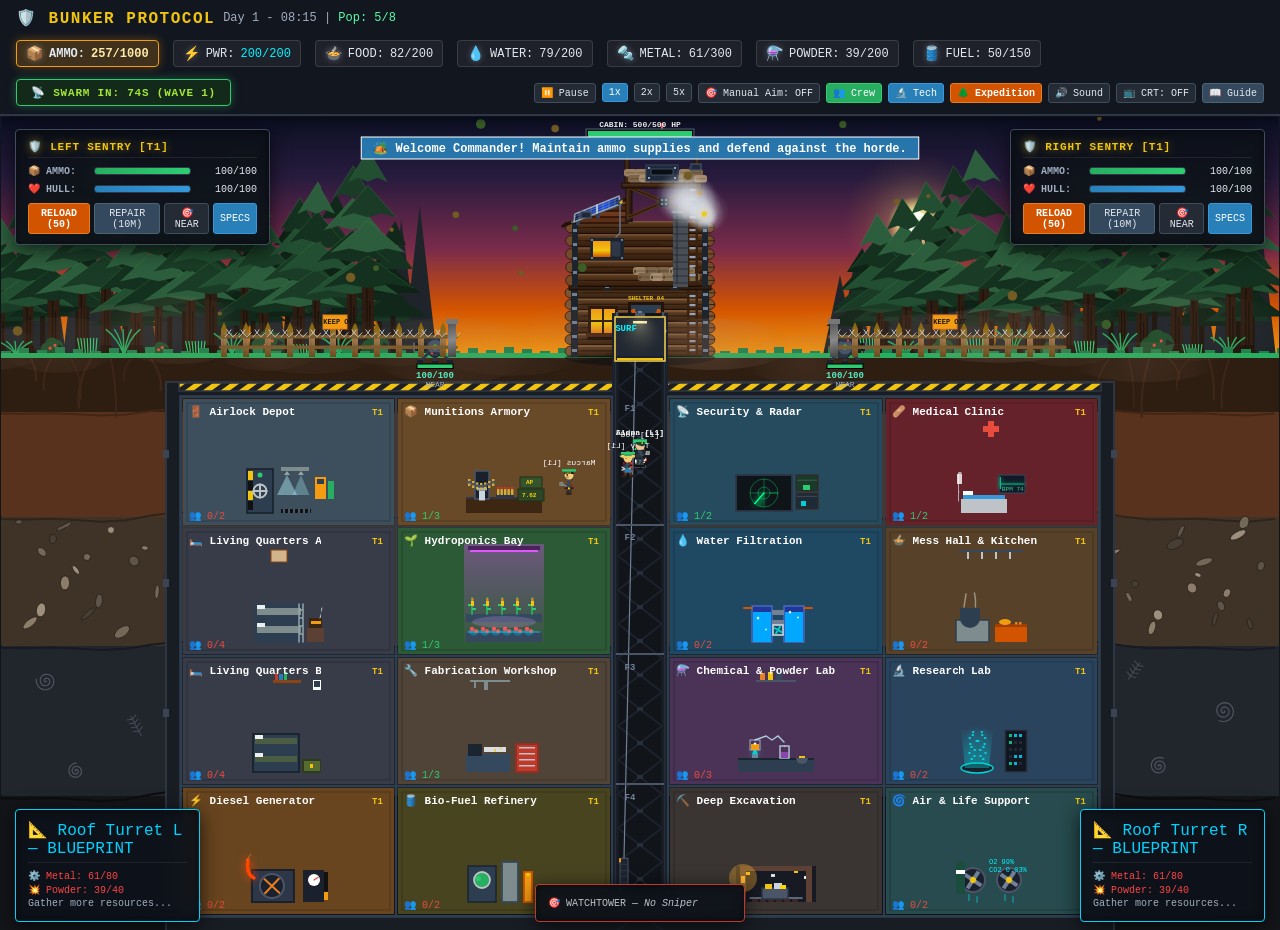
==== commit 180d6ea9: "Boss update: ZombieBoss (slam/charge/rage), all-hands surface combat, fence, sniper logistics" ====
--- a/bunker_survival_standalone.html
+++ b/bunker_survival_standalone.html
@@ -307,31 +307,33 @@
   right: 14px;
 }
 
-/* Sniper Watchtower HUD — bottom-center */
+/* Sniper Watchtower HUD — bottom-center (slim) */
 .turret-hud-overlay.sniper {
   left: 50%;
   transform: translateX(-50%);
   top: auto;
   bottom: 14px;
-  width: 240px;
+  width: 210px;
   border-color: #c0392b;
 }
 
-/* Roof Turret 3 blueprint/status — upper-left of center */
+/* Roof Turret 3 blueprint/status — bottom-left corner (below left turret HUD) */
 .turret-hud-overlay.roof-left {
-  left: 50%;
-  margin-left: -260px;
-  top: 12px;
-  width: 200px;
+  left: 14px;
+  top: auto;
+  bottom: 14px;
+  width: 185px;
   border-color: #00D2FF;
 }
 
-/* Roof Turret 4 blueprint/status — upper-right of center */
+/* Roof Turret 4 blueprint/status — bottom-right corner (below right turret HUD) */
 .turret-hud-overlay.roof-right {
-  left: 50%;
-  margin-left: 60px;
-  top: 12px;
-  width: 200px;
+  right: 14px;
+  left: auto;
+  margin-left: 0;
+  top: auto;
+  bottom: 14px;
+  width: 185px;
   border-color: #00D2FF;
 }
 
@@ -1733,6 +1735,45 @@
       osc.connect(g); g.connect(this.masterGain);
       osc.start(st); osc.stop(st + 0.55);
     });
+  }
+
+  // Deep resonant boss roar
+  playBossRoar() {
+    if (this.muted || !this.ctx) return;
+    this.ensureContext();
+    const t = this.ctx.currentTime;
+    // Sub-bass growl
+    const osc1 = this.ctx.createOscillator();
+    const g1 = this.ctx.createGain();
+    osc1.type = 'sawtooth';
+    osc1.frequency.setValueAtTime(48, t);
+    osc1.frequency.exponentialRampToValueAtTime(22, t + 1.2);
+    g1.gain.setValueAtTime(0.55, t);
+    g1.gain.exponentialRampToValueAtTime(0.001, t + 1.3);
+    osc1.connect(g1); g1.connect(this.masterGain);
+    osc1.start(t); osc1.stop(t + 1.4);
+    // Mid growl
+    const osc2 = this.ctx.createOscillator();
+    const g2 = this.ctx.createGain();
+    osc2.type = 'square';
+    osc2.frequency.setValueAtTime(90, t + 0.1);
+    osc2.frequency.exponentialRampToValueAtTime(30, t + 0.9);
+    g2.gain.setValueAtTime(0.3, t + 0.1);
+    g2.gain.exponentialRampToValueAtTime(0.001, t + 1.1);
+    osc2.connect(g2); g2.connect(this.masterGain);
+    osc2.start(t + 0.1); osc2.stop(t + 1.2);
+    // Noise burst
+    const bufSz = Math.floor(this.ctx.sampleRate * 0.3);
+    const buf = this.ctx.createBuffer(1, bufSz, this.ctx.sampleRate);
+    const data = buf.getChannelData(0);
+    for (let i = 0; i < bufSz; i++) data[i] = (Math.random() * 2 - 1) * Math.exp(-i / (this.ctx.sampleRate * 0.12));
+    const noise = this.ctx.createBufferSource();
+    noise.buffer = buf;
+    const gn = this.ctx.createGain();
+    gn.gain.setValueAtTime(0.4, t);
+    gn.gain.exponentialRampToValueAtTime(0.001, t + 0.3);
+    noise.connect(gn); gn.connect(this.masterGain);
+    noise.start(t);
   }
 }
 
@@ -5242,11 +5283,341 @@
         }
       }, 1200);
     }
+
+    // Every 5 waves: spawn a Zombie Boss!
+    if (this.currentWave > 0 && this.currentWave % 5 === 0) {
+      setTimeout(() => {
+        if (window.gameEngine) window.gameEngine.spawnBoss();
+      }, 3500);
+    }
   }
 }
 
+// ══════════════════════════════════════════════════════════
+// ZOMBIE BOSS — Apex predator, triggers all-hands defense
+// ══════════════════════════════════════════════════════════
+class ZombieBoss {
+  constructor(side) {
+    this.side = side || (Math.random() < 0.5 ? 'left' : 'right');
+    this.maxHp = 4200 + (window.gameEngine ? window.gameEngine.waveManager.currentWave * 180 : 0);
+    this.hp = this.maxHp;
+    this.speed = 28;
+    this.damage = 38;
+    this.size = 38;
+    this.x = this.side === 'left' ? -60 : 1340;
+    this.y = CONFIG.SURFACE_Y;
+    this.isDead = false;
+    this.hitFlash = 0;
+    this.animTime = 0;
+    this.walkCycle = 0;
+
+    // Special attacks
+    this.slamCooldown = 0;
+    this.slamRadius = 90;
+    this.chargeCooldown = 0;
+    this.isCharging = false;
+    this.chargeSpeed = 0;
+    this.chargeDir = 0;
+    this.minionTimer = 0;
+    this.roarTimer = 0;
+
+    // Rage mode (below 30% HP)
+    this.isEnraged = false;
+    this.enrageFlash = 0;
+
+    // Reward
+    this.reward = { ammo: 250, metal: 120, gunpowder: 80 };
+  }
+
+  update(dt, engine) {
+    if (this.isDead) return;
+    this.animTime += dt;
+    this.walkCycle += dt * 2.5;
+    this.hitFlash = Math.max(0, this.hitFlash - dt * 5);
+    this.slamCooldown = Math.max(0, this.slamCooldown - dt);
+    this.chargeCooldown = Math.max(0, this.chargeCooldown - dt);
+    this.minionTimer += dt;
+    this.roarTimer += dt;
+
+    // Rage: below 30% HP → speed+damage surge
+    if (!this.isEnraged && this.hp < this.maxHp * 0.3) {
+      this.isEnraged = true;
+      this.speed = 52;
+      this.damage = 60;
+      engine.addNotification('💀 BOSS ENRAGED! Speed & damage doubled!', '#FF0000', 4);
+    }
+    this.enrageFlash = this.isEnraged ? (Math.sin(this.animTime * 8) * 0.5 + 0.5) : 0;
+
+    const centerX = 640;
+
+    // ── Charge attack ──────────────────────────────────────────────────────
+    if (this.isCharging) {
+      this.x += this.chargeDir * this.chargeSpeed * dt;
+      this.chargeSpeed *= (1 - dt * 2.5);
+      if (this.chargeSpeed < 5) { this.isCharging = false; this.chargeCooldown = 6; }
+      // Damage fence/turrets if passing through
+      if (engine.particles) {
+        engine.particles.spawnSparks(this.x, this.y - 10, 3, '#FF8C00');
+      }
+    } else {
+      // Move toward center
+      const dx = centerX - this.x;
+      const moveX = Math.sign(dx) * Math.min(Math.abs(dx), this.speed * dt);
+      this.x += moveX;
+
+      // Ground Slam when close to center
+      if (Math.abs(dx) < 120 && this.slamCooldown <= 0) {
+        this._groundSlam(engine);
+      }
+
+      // Charge at defenders
+      if (this.chargeCooldown <= 0 && Math.abs(dx) > 200) {
+        this.isCharging = true;
+        this.chargeDir = Math.sign(dx);
+        this.chargeSpeed = 280;
+        engine.addNotification('💨 BOSS CHARGING!', '#FF6600', 2);
+        if (engine.particles) engine.particles.spawnSparks(this.x, this.y - 20, 20, '#FF4400');
+      }
+    }
+
+    // Spawn minions periodically
+    if (this.minionTimer > 12) {
+      this.minionTimer = 0;
+      const side = this.x < 640 ? 'right' : 'left';
+      for (let i = 0; i < 3; i++) {
+        const minion = new Zombie(Math.random() < 0.4 ? 'runner' : 'shambler', side);
+        engine.zombies.push(minion);
+      }
+      engine.addNotification('🧟 Boss summons minions!', '#8B0000', 2.5);
+    }
+
+    // Boss roar every 8s
+    if (this.roarTimer > 8) {
+      this.roarTimer = 0;
+      if (window.soundSystem && window.soundSystem.playBossRoar) window.soundSystem.playBossRoar();
+      if (engine.particles) engine.particles.spawnSparks(this.x, this.y - 30, 15, '#8B0000');
+    }
+
+    // Damage turrets/barricades on contact
+    const turrets = [engine.leftTurret, engine.rightTurret, ...(engine.constructionSites || []).filter(s => s.built && s.turret).map(s => s.turret)];
+    for (const t of turrets) {
+      if (t && Math.hypot(this.x - t.x, this.y - (t.y || CONFIG.SURFACE_Y)) < 55) {
+        t.health = Math.max(0, (t.health || 100) - this.damage * dt * 0.8);
+      }
+    }
+  }
+
+  _groundSlam(engine) {
+    this.slamCooldown = 7;
+    // Shake / AOE VFX
+    if (engine.particles) {
+      for (let i = 0; i < 24; i++) {
+        const a = (i / 24) * Math.PI * 2;
+        engine.particles.particles.push({
+          x: this.x + Math.cos(a) * (Math.random() * this.slamRadius),
+          y: this.y + Math.sin(a) * (Math.random() * 20) - 8,
+          vx: Math.cos(a) * 4, vy: Math.sin(a) * 4 - 3,
+          life: 0.7, maxLife: 0.7,
+          size: 4 + Math.random() * 5,
+          color: '#6b1111', gravity: 60, type: 'blood'
+        });
+      }
+      engine.particles.spawnSparks(this.x, this.y - 5, 30, '#FF4400');
+    }
+    if (window.soundSystem && window.soundSystem.playExplosion) window.soundSystem.playExplosion();
+    // Damage survivors in range
+    for (const s of engine.survivors) {
+      if (s.isDead) continue;
+      if (Math.hypot(s.x - this.x, s.y - this.y) < this.slamRadius) {
+        s.hp = Math.max(1, s.hp - 22);
+      }
+    }
+    engine.addNotification('💥 BOSS GROUND SLAM!', '#FF4400', 2);
+  }
+
+  takeDamage(amount) {
+    if (this.isDead) return false;
+    this.hp = Math.max(0, this.hp - amount);
+    this.hitFlash = 0.15;
+    if (window.gameEngine && window.gameEngine.particles) {
+      window.gameEngine.particles.spawnBlood(this.x, this.y - this.size * 0.7, 8, '#8B0000');
+    }
+    if (this.hp <= 0) { this.die(); return true; }
+    return false;
+  }
+
+  die() {
+    this.isDead = true;
+    const engine = window.gameEngine;
+    if (!engine) return;
+
+    // Massive death VFX
+    for (let i = 0; i < 40; i++) {
+      const a = Math.random() * Math.PI * 2;
+      const spd = Math.random() * 8 + 2;
+      engine.particles.particles.push({
+        x: this.x, y: this.y - 20,
+        vx: Math.cos(a) * spd, vy: Math.sin(a) * spd - 4,
+        life: 1.2, maxLife: 1.2,
+        size: 5 + Math.random() * 8,
+        color: Math.random() < 0.5 ? '#8B0000' : '#FF4400',
+        gravity: 50, type: 'blood'
+      });
+    }
+    engine.particles.spawnSparks(this.x, this.y - 30, 50, '#FFD700');
+    if (window.soundSystem && window.soundSystem.playExplosion) {
+      window.soundSystem.playExplosion();
+      setTimeout(() => window.soundSystem && window.soundSystem.playExplosion(), 300);
+    }
+
+    // Reward
+    engine.resources.ammo = Math.min(CONFIG.RESOURCE_CAPS.ammo, engine.resources.ammo + this.reward.ammo);
+    engine.resources.metal = Math.min(CONFIG.RESOURCE_CAPS.metal, engine.resources.metal + this.reward.metal);
+    engine.resources.gunpowder = Math.min(CONFIG.RESOURCE_CAPS.gunpowder, engine.resources.gunpowder + this.reward.gunpowder);
+    engine.stats.zombiesKilled = (engine.stats.zombiesKilled || 0) + 1;
+
+    // XP to all survivors
+    for (const s of engine.survivors) { if (!s.isDead) { s.addXP && s.addXP(200); } }
+
+    engine.addNotification('🏆 BOSS DEFEATED! +250 Ammo, +120 Metal, +80 Powder! All survivors +200 XP!', '#FFD700', 8);
+
+    // Return survivors to normal duties
+    engine.bossActive = false;
+    engine.boss = null;
+    for (const s of engine.survivors) { s.bossMode = false; }
+    if (window.uiManager && window.uiManager.hideBossBar) window.uiManager.hideBossBar();
+  }
+
+  draw(ctx) {
+    if (this.isDead) return;
+    const x = this.x, y = this.y;
+    const bob = Math.sin(this.walkCycle) * 3.5;
+    const rage = this.enrageFlash;
+
+    ctx.save();
+    if (this.hitFlash > 0) {
+      ctx.filter = `brightness(${3 + this.hitFlash * 6})`;
+    }
+
+    // Shadow
+    ctx.fillStyle = 'rgba(0,0,0,0.35)';
+    ctx.beginPath();
+    ctx.ellipse(x, y + 2, this.size * 1.1, 6, 0, 0, Math.PI * 2);
+    ctx.fill();
+
+    // Body — massive hulking frame
+    const bodyColor = this.isEnraged
+      ? `rgba(${Math.floor(180 + rage * 75)},20,20,1)`
+      : '#3d0000';
+    ctx.fillStyle = bodyColor;
+    ctx.beginPath();
+    ctx.roundRect(x - this.size * 0.72, y - this.size * 1.6 + bob, this.size * 1.44, this.size * 1.6, 6);
+    ctx.fill();
+
+    // Torn clothing / exposed rotting flesh patches
+    ctx.fillStyle = '#5a1a00';
+    ctx.fillRect(x - 14, y - this.size + bob, 8, 16);
+    ctx.fillRect(x + 6, y - this.size * 1.3 + bob, 10, 12);
+
+    // Arms — dragging knuckles
+    const armSwing = Math.sin(this.walkCycle) * 18;
+    ctx.strokeStyle = bodyColor; ctx.lineWidth = 10;
+    // Left arm
+    ctx.beginPath();
+    ctx.moveTo(x - this.size * 0.72, y - this.size * 1.1 + bob);
+    ctx.lineTo(x - this.size * 1.3, y - this.size * 0.4 + bob + armSwing * 0.4);
+    ctx.stroke();
+    // Right arm
+    ctx.beginPath();
+    ctx.moveTo(x + this.size * 0.72, y - this.size * 1.1 + bob);
+    ctx.lineTo(x + this.size * 1.3, y - this.size * 0.4 + bob - armSwing * 0.4);
+    ctx.stroke();
+
+    // Clawed hands
+    ctx.fillStyle = '#2a0000';
+    ctx.beginPath(); ctx.arc(x - this.size * 1.3, y - this.size * 0.35 + bob + armSwing * 0.4, 7, 0, Math.PI * 2); ctx.fill();
+    ctx.beginPath(); ctx.arc(x + this.size * 1.3, y - this.size * 0.35 + bob - armSwing * 0.4, 7, 0, Math.PI * 2); ctx.fill();
+
+    // Neck
+    ctx.fillStyle = '#2d0000';
+    ctx.fillRect(x - 9, y - this.size * 1.65 + bob, 18, 12);
+
+    // Head — massive deformed skull
+    ctx.fillStyle = '#4a0a0a';
+    ctx.beginPath();
+    ctx.ellipse(x, y - this.size * 1.95 + bob, this.size * 0.72, this.size * 0.62, 0, 0, Math.PI * 2);
+    ctx.fill();
+
+    // Skull damage cracks
+    ctx.strokeStyle = '#1a0000'; ctx.lineWidth = 1.5;
+    ctx.beginPath(); ctx.moveTo(x - 8, y - this.size * 2.3 + bob); ctx.lineTo(x - 4, y - this.size * 1.8 + bob); ctx.stroke();
+    ctx.beginPath(); ctx.moveTo(x + 5, y - this.size * 2.2 + bob); ctx.lineTo(x + 2, y - this.size * 1.75 + bob); ctx.stroke();
+
+    // Glowing red eyes
+    const eyeGlow = 0.7 + rage * 0.3 + Math.sin(this.animTime * 4) * 0.15;
+    ctx.fillStyle = `rgba(255,0,0,${eyeGlow})`;
+    ctx.shadowColor = '#FF0000'; ctx.shadowBlur = 12 + rage * 10;
+    ctx.beginPath(); ctx.ellipse(x - 11, y - this.size * 2.0 + bob, 7, 5, -0.2, 0, Math.PI * 2); ctx.fill();
+    ctx.beginPath(); ctx.ellipse(x + 11, y - this.size * 2.0 + bob, 7, 5, 0.2, 0, Math.PI * 2); ctx.fill();
+    ctx.shadowBlur = 0;
+
+    // Exposed teeth / jaw
+    ctx.fillStyle = '#ede0c8';
+    for (let i = -3; i <= 3; i++) {
+      ctx.fillRect(x + i * 5 - 2, y - this.size * 1.7 + bob, 3, 6 - Math.abs(i));
+    }
+
+    // Spikes / bone protrusions on shoulders
+    ctx.fillStyle = '#1a0000';
+    for (let i = 0; i < 4; i++) {
+      const sx = x - this.size * 0.72 + i * 8 - 4;
+      ctx.beginPath();
+      ctx.moveTo(sx, y - this.size * 1.6 + bob);
+      ctx.lineTo(sx - 4, y - this.size * 1.85 + bob);
+      ctx.lineTo(sx + 4, y - this.size * 1.85 + bob);
+      ctx.fill();
+    }
+    // Right shoulder spikes
+    for (let i = 0; i < 4; i++) {
+      const sx = x + this.size * 0.72 - i * 8 + 4;
+      ctx.beginPath();
+      ctx.moveTo(sx, y - this.size * 1.6 + bob);
+      ctx.lineTo(sx - 4, y - this.size * 1.85 + bob);
+      ctx.lineTo(sx + 4, y - this.size * 1.85 + bob);
+      ctx.fill();
+    }
+
+    // Charge dust trail
+    if (this.isCharging) {
+      ctx.fillStyle = 'rgba(180,100,0,0.25)';
+      ctx.beginPath();
+      ctx.ellipse(x - this.chargeDir * 30, y - 10, 40, 14, 0, 0, Math.PI * 2);
+      ctx.fill();
+    }
+
+    ctx.restore();
+
+    // ── Boss HP Bar ─────────────────────────────────────────────────────────
+    const barW = 100, barH = 8;
+    const bx = x - barW / 2, by = y - this.size * 2.4 + bob - 14;
+    ctx.fillStyle = 'rgba(0,0,0,0.7)';
+    ctx.fillRect(bx - 1, by - 1, barW + 2, barH + 2);
+    const hpRatio = this.hp / this.maxHp;
+    ctx.fillStyle = hpRatio > 0.6 ? '#27ae60' : hpRatio > 0.3 ? '#f39c12' : '#e74c3c';
+    ctx.fillRect(bx, by, barW * hpRatio, barH);
+    ctx.strokeStyle = '#FFFFFF'; ctx.lineWidth = 0.8;
+    ctx.strokeRect(bx, by, barW, barH);
+    ctx.fillStyle = '#FFD700';
+    ctx.font = 'bold 9px "Courier New"';
+    ctx.textAlign = 'center';
+    ctx.fillText(`💀 BOSS ${Math.ceil(this.hp)}/${this.maxHp}`, x, by - 3);
+  }
+}
+
 window.Zombie = Zombie;
+window.ZombieBoss = ZombieBoss;
 window.WaveManager = WaveManager;
+
 
 
 // --- bunker.js ---
@@ -6921,6 +7292,22 @@
     this.needState = null;        // 'seeking_food', 'seeking_water', 'resting', 'seeking_medical'
     this.needTimer = 0;
 
+    // ── Combat System (all survivors can shoot) ───────────────────────────
+    this.combatXP = 0;           // Combat experience (auto-upgrades damage)
+    this.combatLevel = 1;        // 1-10: +8% damage per level
+    this.shootTimer = Math.random() * 2; // Staggered initial fire
+    this.bossMode = false;       // True when boss is active → go to surface & shoot
+    this.surfaceX = 0;           // Assigned surface combat position
+    this.surfaceY = CONFIG.SURFACE_Y || 240;
+    this.isShooting = false;
+    this.shootFlash = 0;         // Muzzle flash timer
+
+    // ── Sniper Logistics (supply runner & rest rotation) ──────────────────
+    this.isSniperSupplyRunner = false; // This survivor is bringing food/water to sniper
+    this.sniperSupplyTimer = 0;
+    this.isTakingSniperShift = false;  // This survivor is resting after sniper duty
+    this.sniperShiftTimer = 0;
+
     // Autonomous action timers
     this.sniperTimer = Math.random() * 2;
     this.medicTriageTimer = 0;
@@ -6974,6 +7361,79 @@
       this.y = room.y + room.height - 12;
       this.targetX = this.x;
       this.targetY = this.y;
+    }
+  }
+
+  // ── Combat System ──────────────────────────────────────────────────────────
+  // Combat damage scales with combatLevel (+8% per level) and role bonus
+  getCombatDamage() {
+    const base = 18 + this.combatLevel * 4; // 22–58 base damage
+    const roleBonus = {
+      'sniper': 3.2, 'marksman': 2.8, 'soldier': 2.0, 'demolitionist': 1.8,
+      'security': 1.6, 'engineer': 1.2, 'builder': 1.1, 'medic': 1.0,
+      'scientist': 0.9, 'farmer': 0.85, 'cook': 0.85, 'porter': 1.0
+    };
+    const rb = roleBonus[(this.role || '').toLowerCase()] || 1.0;
+    return base * rb * (this.getEfficiency ? this.getEfficiency() : 1.0);
+  }
+
+  addCombatXP(amount) {
+    if (this.isDead) return;
+    this.combatXP = (this.combatXP || 0) + amount;
+    const needed = 80 + this.combatLevel * 40;
+    if (this.combatXP >= needed && this.combatLevel < 10) {
+      this.combatXP -= needed;
+      this.combatLevel++;
+      this.say(`🎯 Combat Lvl ${this.combatLevel}!`, 2.5);
+    }
+  }
+
+  // Fire at a target (zombie or boss) — all survivors can shoot
+  shoot(target, engine, dt) {
+    if (this.isDead || !target) return;
+    const role = (this.role || '').toLowerCase();
+    // Fire rate by role (seconds between shots)
+    const isSniper = role.includes('sniper') || role.includes('marksman');
+    const isMedic = role.includes('medic') || role.includes('cook') || role.includes('farm');
+    const fireRate = isSniper ? 1.5 : isMedic ? 2.8 : 1.8;
+
+    this.shootTimer = (this.shootTimer || 0) + dt;
+    if (this.shootTimer < fireRate) return;
+    if (engine.resources.ammo < 1) return;
+
+    this.shootTimer = 0;
+    engine.resources.ammo = Math.max(0, engine.resources.ammo - 1);
+
+    const dmg = this.getCombatDamage();
+    const headshot = isSniper && Math.random() < 0.4;
+    const finalDmg = headshot ? dmg * 1.8 : dmg;
+
+    if (target.takeDamage) target.takeDamage(finalDmg);
+    this.addCombatXP(headshot ? 20 : 10);
+    this.addXP && this.addXP(headshot ? 12 : 6);
+
+    // Muzzle flash VFX
+    this.shootFlash = 0.12;
+    const tx = target.x, ty = target.y - (target.size || 14) * 0.7;
+    if (engine.particles) {
+      const a = Math.atan2(ty - this.y, tx - this.x);
+      engine.particles.spawnSparks(this.x + Math.cos(a) * 8, this.y - 8, 4, '#FFE57F');
+      // Tracer dot
+      engine.particles.particles.push({
+        x: this.x, y: this.y - 8,
+        vx: Math.cos(a) * 180, vy: Math.sin(a) * 180,
+        life: 0.08, maxLife: 0.08, size: 2,
+        color: isSniper ? '#FFD700' : '#FFCC44',
+        gravity: 0, type: 'tracer'
+      });
+      if (headshot && engine.particles.addFloatingText) {
+        engine.particles.addFloatingText(tx, ty - 12, `HEADSHOT -${Math.floor(finalDmg)}`, '#FFD700');
+      }
+    }
+
+    // Audio: staggered so not all fire simultaneously
+    if (Math.random() < 0.4 && window.soundSystem) {
+      isSniper ? window.soundSystem.playSniperShot() : window.soundSystem.playGunshot();
     }
   }
 
@@ -9226,6 +9686,15 @@
       }
     }
 
+    // Update Boss (if active)
+    if (this.boss && !this.boss.isDead) {
+      this.boss.update(effectiveDt, this);
+    }
+
+    // Update Survivor Boss Combat & Sniper Logistics
+    this.updateSurvivorCombat(effectiveDt);
+    this.updateSniperLogistics(effectiveDt);
+
     // Update notifications
     for (let i = this.notifications.length - 1; i >= 0; i--) {
       this.notifications[i].life -= effectiveDt;
@@ -9285,9 +9754,17 @@
     // 11.5 Draw construction sites & built roof turrets
     this.drawConstructionSites(ctx);
 
+    // 11.6 Draw Perimeter Fence
+    this.drawFence(ctx);
+
     // 12. Draw Zombies
     for (const z of this.zombies) {
       z.draw(ctx);
+    }
+
+    // 12.2 Draw Boss
+    if (this.boss && !this.boss.isDead) {
+      this.boss.draw(ctx);
     }
 
     // 12.5. Draw Surface Refugees Fleeing from Forest
@@ -9305,6 +9782,22 @@
       const pulse = (Math.sin(Date.now() / 150) + 1) * 0.5;
       ctx.fillStyle = `rgba(231, 76, 60, ${0.14 * pulse})`;
       ctx.fillRect(0, 0, this.canvas.width, this.canvas.height);
+    }
+
+    // 14.5 Dark red BOSS ALERT overlay
+    if (this.bossActive && this.boss && !this.boss.isDead) {
+      const bpulse = (Math.sin(Date.now() / 200) + 1) * 0.5;
+      ctx.fillStyle = `rgba(100, 0, 0, ${0.08 + bpulse * 0.08})`;
+      ctx.fillRect(0, 0, this.canvas.width, this.canvas.height);
+      // Boss alert text
+      ctx.save();
+      ctx.globalAlpha = 0.5 + bpulse * 0.4;
+      ctx.font = 'bold 22px "Courier New"';
+      ctx.fillStyle = '#FF0000';
+      ctx.textAlign = 'center';
+      ctx.shadowColor = '#FF0000'; ctx.shadowBlur = 20;
+      ctx.fillText('⚠ ZOMBIE BOSS APPROACHING ⚠', this.canvas.width / 2, 36);
+      ctx.restore();
     }
 
     // 15. Draw Tactical Crosshair if manual aim mode is active
@@ -11113,8 +11606,268 @@
     }
   }
 
+  // ── Spawn Zombie Boss ───────────────────────────────────────────────────────
+  spawnBoss() {
+    if (this.bossActive) return; // Only one boss at a time
+    this.boss = new ZombieBoss();
+    this.bossActive = true;
+
+    // All survivors go to boss combat mode
+    const positions = this._assignBossPositions();
+    this.survivors.forEach((s, i) => {
+      if (s.isDead) return;
+      s.bossMode = true;
+      s.surfaceX = positions[i % positions.length];
+      s.surfaceY = CONFIG.SURFACE_Y - 8;
+      s.shootTimer = Math.random() * 1.5; // Stagger fire
+    });
+
+    this.addNotification('💀 ZOMBIE BOSS INCOMING! All survivors to battle stations!', '#FF0000', 6);
+    if (window.soundSystem && window.soundSystem.playBossRoar) window.soundSystem.playBossRoar();
+    if (window.soundSystem && window.soundSystem.playSiren) window.soundSystem.playSiren();
+  }
+
+  _assignBossPositions() {
+    // Spread survivors across the surface in a firing line
+    const count = Math.max(this.survivors.filter(s => !s.isDead).length, 1);
+    const startX = 380, endX = 900;
+    const step = (endX - startX) / Math.max(count - 1, 1);
+    return Array.from({ length: count }, (_, i) => startX + i * step);
+  }
+
+  // ── All-Hands Surface Combat Update ────────────────────────────────────────
+  // When boss is active: ALL survivors surface and shoot at boss
+  // When no boss: survivors with bossMode=true return inside
+  updateSurvivorCombat(dt) {
+    if (!this.boss || this.boss.isDead) {
+      // Boss gone — call survivors back inside
+      if (this.bossActive) {
+        this.bossActive = false;
+        for (const s of this.survivors) { s.bossMode = false; }
+      }
+      return;
+    }
+
+    const target = this.boss;
+    const surfaceY = CONFIG.SURFACE_Y - 8;
+
+    for (const s of this.survivors) {
+      if (s.isDead || !s.bossMode) continue;
+
+      // Move to assigned surface combat position
+      const dx = (s.surfaceX || 640) - s.x;
+      const dy = surfaceY - s.y;
+      const dist = Math.hypot(dx, dy);
+
+      if (dist > 10) {
+        const spd = (s.speed || 52) * 1.4; // Sprint to position
+        s.x += (dx / dist) * spd * dt;
+        s.y += (dy / dist) * spd * dt;
+        s.isMoving = true;
+        s.facing = dx > 0 ? 1 : -1;
+      } else {
+        s.isMoving = false;
+        s.facing = target.x > s.x ? 1 : -1;
+        // Shoot at boss
+        s.shoot(target, this, dt);
+      }
+
+      // Decay shoot flash
+      s.shootFlash = Math.max(0, (s.shootFlash || 0) - dt * 8);
+    }
+  }
+
+  // ── Sniper Logistics (food/water delivery + rest rotation) ─────────────────
+  updateSniperLogistics(dt) {
+    if (!this.survivors || this.bossActive) return;
+
+    const sniperSurvivor = this.survivors.find(s =>
+      !s.isDead && (s.id === 'jackson' || (s.role && s.role.toLowerCase().includes('sniper')))
+    );
+    if (!sniperSurvivor) return;
+
+    const sniperX = 662, sniperY = 56;
+
+    // Tick sniper supply timer
+    this._sniperSupplyTimer = (this._sniperSupplyTimer || 0) + dt;
+
+    // Every 45s: send a supply runner with food/water
+    if (this._sniperSupplyTimer > 45) {
+      this._sniperSupplyTimer = 0;
+
+      // Find a free survivor who isn't the sniper
+      const runner = this.survivors.find(s =>
+        !s.isDead && !s.isBusy && s.id !== sniperSurvivor.id &&
+        !s.bossMode && s.specialty !== 'builder'
+      );
+
+      if (runner && this.resources.food >= 5 && this.resources.water >= 5) {
+        this.resources.food = Math.max(0, this.resources.food - 5);
+        this.resources.water = Math.max(0, this.resources.water - 5);
+        runner.isBusy = true;
+        runner.isSniperSupplyRunner = true;
+        runner.sniperSupplyTimer = 0;
+        runner._supplyTarget = { x: sniperX, y: sniperY };
+        runner.say('📦 Sniper supply run!', 3);
+        this.addNotification(`🎯 ${runner.name} delivering supplies to ${sniperSurvivor.name.split(' ')[0]}!`, '#00D2FF', 3);
+      }
+    }
+
+    // Update active supply runners
+    for (const s of this.survivors) {
+      if (!s.isSniperSupplyRunner) continue;
+      s.sniperSupplyTimer += dt;
+
+      const tx = s._supplyTarget ? s._supplyTarget.x : sniperX;
+      const ty = s._supplyTarget ? s._supplyTarget.y : sniperY;
+      const dx = tx - s.x, dy = ty - s.y;
+      const dist = Math.hypot(dx, dy);
+
+      if (dist > 12) {
+        const spd = s.speed || 52;
+        s.x += (dx / dist) * spd * dt;
+        s.y += (dy / dist) * spd * dt;
+        s.isMoving = true;
+      } else {
+        // Delivered! Restore sniper needs
+        sniperSurvivor.hunger = Math.min(100, (sniperSurvivor.hunger || 50) + 25);
+        sniperSurvivor.thirst = Math.min(100, (sniperSurvivor.thirst || 50) + 30);
+        if (this.particles) this.particles.spawnSparks(tx, ty, 6, '#00FF88');
+        s.say('✅ Delivered!', 2);
+        s.isSniperSupplyRunner = false;
+        s.isBusy = false;
+        s._supplyTarget = null;
+        // Return to assigned room
+        const room = this.getRoom(s.assignedRoom);
+        if (room) { s.targetX = room.x + 30; s.targetY = room.y + room.height - 12; }
+      }
+
+      // Timeout safety
+      if (s.sniperSupplyTimer > 25) {
+        s.isSniperSupplyRunner = false;
+        s.isBusy = false;
+        s._supplyTarget = null;
+      }
+    }
+
+    // Sniper rest rotation: every 120s, swap sniper out for a quick rest
+    this._sniperRestTimer = (this._sniperRestTimer || 0) + dt;
+    if (this._sniperRestTimer > 120 && sniperSurvivor.fatigue > 50) {
+      this._sniperRestTimer = 0;
+      sniperSurvivor.fatigue = Math.max(0, sniperSurvivor.fatigue - 45);
+      sniperSurvivor.say('💤 Brief rest...', 3);
+      this.addNotification(`😴 ${sniperSurvivor.name.split(' ')[0]} taking a short rest at the watchtower.`, '#9B59B6', 3);
+    }
+  }
+
+  // ── Perimeter Fence Drawing ─────────────────────────────────────────────────
+  // Wooden palisade + barbed wire around the compound perimeter
+  drawFence(ctx) {
+    const groundY = CONFIG.SURFACE_Y;
+    // Fence spans from left treeline to right treeline, in front of building
+    const fenceSegments = [
+      { x1: 220, x2: 450, y: groundY },  // Left wing
+      { x1: 830, x2: 1060, y: groundY }, // Right wing
+    ];
+    // Posts every 22px
+    const POST_W = 6, POST_H = 28;
+
+    for (const seg of fenceSegments) {
+      ctx.save();
+      // Palisade planks
+      for (let px = seg.x1; px <= seg.x2; px += 22) {
+        // Post
+        const postGrad = ctx.createLinearGradient(px, groundY - POST_H, px + POST_W, groundY);
+        postGrad.addColorStop(0, '#8B6914');
+        postGrad.addColorStop(0.4, '#A0784E');
+        postGrad.addColorStop(1, '#6B4A1A');
+        ctx.fillStyle = postGrad;
+        ctx.fillRect(px, groundY - POST_H, POST_W, POST_H);
+        // Pointed tip
+        ctx.fillStyle = '#8B6914';
+        ctx.beginPath();
+        ctx.moveTo(px, groundY - POST_H);
+        ctx.lineTo(px + POST_W / 2, groundY - POST_H - 7);
+        ctx.lineTo(px + POST_W, groundY - POST_H);
+        ctx.fill();
+        // Wood grain lines
+        ctx.strokeStyle = 'rgba(0,0,0,0.18)';
+        ctx.lineWidth = 0.6;
+        ctx.beginPath();
+        ctx.moveTo(px + 2, groundY - POST_H + 3);
+        ctx.lineTo(px + 2, groundY - 3);
+        ctx.stroke();
+      }
+
+      // Horizontal rails connecting posts
+      ctx.strokeStyle = '#7A5C2E';
+      ctx.lineWidth = 3.5;
+      // Upper rail
+      ctx.beginPath();
+      ctx.moveTo(seg.x1, groundY - POST_H * 0.72);
+      ctx.lineTo(seg.x2 + POST_W, groundY - POST_H * 0.72);
+      ctx.stroke();
+      // Lower rail
+      ctx.beginPath();
+      ctx.moveTo(seg.x1, groundY - POST_H * 0.35);
+      ctx.lineTo(seg.x2 + POST_W, groundY - POST_H * 0.35);
+      ctx.stroke();
+
+      // Barbed wire on top rail
+      ctx.strokeStyle = '#C0C0C0';
+      ctx.lineWidth = 1;
+      for (let bx = seg.x1 + 4; bx < seg.x2; bx += 14) {
+        const by = groundY - POST_H * 0.72 - 4;
+        ctx.beginPath();
+        ctx.moveTo(bx, by + 4);
+        ctx.lineTo(bx + 4, by);
+        ctx.lineTo(bx + 8, by + 4);
+        ctx.lineTo(bx + 12, by);
+        ctx.stroke();
+        // Barb spikes
+        ctx.beginPath();
+        ctx.moveTo(bx + 4, by);
+        ctx.lineTo(bx + 2, by - 3);
+        ctx.moveTo(bx + 4, by);
+        ctx.lineTo(bx + 6, by - 3);
+        ctx.stroke();
+      }
+
+      // Warning sign on fence
+      const midX = (seg.x1 + seg.x2) / 2;
+      ctx.fillStyle = '#F39C12';
+      ctx.fillRect(midX - 12, groundY - POST_H - 14, 24, 14);
+      ctx.strokeStyle = '#E67E22'; ctx.lineWidth = 1;
+      ctx.strokeRect(midX - 12, groundY - POST_H - 14, 24, 14);
+      ctx.fillStyle = '#1a1a1a';
+      ctx.font = 'bold 7px "Courier New"';
+      ctx.textAlign = 'center';
+      ctx.fillText('⚠ KEEP OUT', midX, groundY - POST_H - 5);
+
+      ctx.restore();
+    }
+
+    // Gate posts on either side of cabin entrance
+    const GATE_W = 8, GATE_H = 34;
+    const gatePositions = [{ x: 448 }, { x: 830 }]; // Just outside fence gaps
+    for (const gp of gatePositions) {
+      ctx.save();
+      const gg = ctx.createLinearGradient(gp.x, groundY - GATE_H, gp.x + GATE_W, groundY);
+      gg.addColorStop(0, '#555');
+      gg.addColorStop(0.5, '#888');
+      gg.addColorStop(1, '#444');
+      ctx.fillStyle = gg;
+      ctx.fillRect(gp.x, groundY - GATE_H, GATE_W, GATE_H);
+      // Metal cap
+      ctx.fillStyle = '#777';
+      ctx.fillRect(gp.x - 2, groundY - GATE_H - 4, GATE_W + 4, 5);
+      ctx.restore();
+    }
+  }
+
   // Update roof searchlights tracking approaching zombies or sweeping dark forest
   updateSearchlights(dt) {
+
     const isNightOrDusk = this.dayTime < 6.5 || this.dayTime >= 18.0 || this.waveManager.isHordeActive;
     if (!isNightOrDusk) return;
 
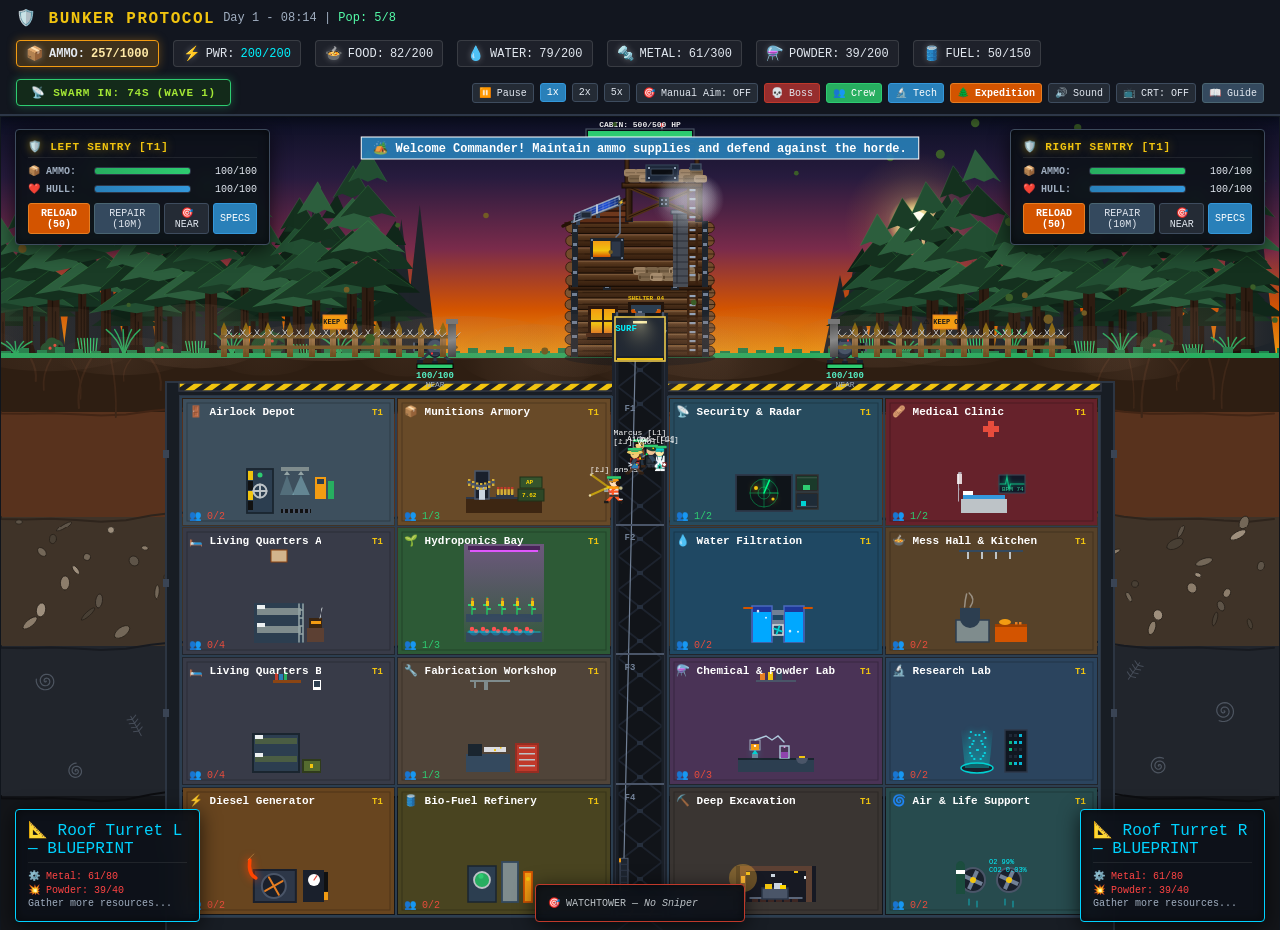
==== commit 33b00a2a: "All-hands boss defense: ZombieBoss, rifle visual sprites, sniper speech & logistics, crew combat sta" ====
--- a/bunker_survival_standalone.html
+++ b/bunker_survival_standalone.html
@@ -908,6 +908,7 @@
       <button id="btn-speed-2x" class="btn btn-sm">2x</button>
       <button id="btn-speed-5x" class="btn btn-sm">5x</button>
       <button id="btn-manual-aim" class="btn btn-sm" title="Toggle Manual Crosshair Aim (Hotkey: M)">🎯 Manual Aim: OFF</button>
+      <button id="btn-spawn-boss" class="btn btn-sm btn-danger" title="Summon Zombie Boss Encounter (Hotkey: B)">💀 Boss</button>
       <button id="btn-open-roster" class="btn btn-sm btn-primary">👥 Crew</button>
       <button id="btn-open-research" class="btn btn-sm btn-accent">🔬 Tech</button>
       <button id="btn-open-expedition" class="btn btn-sm btn-action">🌲 Expedition</button>
@@ -8716,6 +8717,71 @@
 
     const shoulderY = -15 + bob;
 
+    // ── All-Hands Boss Combat: Holding Assault Rifle & Firing ───────────────
+    if (this.bossMode) {
+      const isShooting = (this.shootFlash || 0) > 0;
+      const recoil = isShooting ? -2.5 : 0;
+
+      // Arm holding rifle
+      ctx.strokeStyle = '#2c3e50';
+      ctx.lineWidth = 2.4;
+      ctx.beginPath();
+      ctx.moveTo(-1, shoulderY);
+      ctx.lineTo(6 + recoil, shoulderY + 2);
+      ctx.lineTo(12 + recoil, shoulderY + 1);
+      ctx.stroke();
+
+      // Tactical Rifle Body
+      ctx.fillStyle = '#1e272e';
+      ctx.fillRect(4 + recoil, shoulderY - 2, 13, 3.5);
+      // Rifle Barrel
+      ctx.fillStyle = '#485460';
+      ctx.fillRect(17 + recoil, shoulderY - 1, 6, 1.8);
+      // Rifle Stock
+      ctx.fillStyle = '#3d3d3d';
+      ctx.fillRect(1 + recoil, shoulderY - 1, 4, 3);
+      // Curved Magazine
+      ctx.fillStyle = '#2f3542';
+      ctx.fillRect(9 + recoil, shoulderY + 1.5, 2.5, 4);
+
+      // Muzzle Flash & Fire Sparks
+      if (isShooting) {
+        ctx.fillStyle = '#FFF275';
+        ctx.beginPath();
+        ctx.arc(24 + recoil, shoulderY - 0.2, 4.5, 0, Math.PI * 2);
+        ctx.fill();
+        ctx.fillStyle = '#FF5722';
+        ctx.beginPath();
+        ctx.arc(26 + recoil, shoulderY - 0.2, 2.5, 0, Math.PI * 2);
+        ctx.fill();
+      }
+      return;
+    }
+
+    // ── Sniper Supply Runner: Carrying Food & Water Canteen Satchel ─────────
+    if (this.isSniperSupplyRunner) {
+      ctx.strokeStyle = '#8B5A2B';
+      ctx.lineWidth = 2;
+      ctx.beginPath();
+      ctx.moveTo(-1, shoulderY);
+      ctx.lineTo(5, shoulderY + 3);
+      ctx.lineTo(8, shoulderY + 5);
+      ctx.stroke();
+
+      // Supply satchel
+      ctx.fillStyle = '#5c3818';
+      ctx.fillRect(4, -13 + bob, 10, 8);
+      ctx.strokeStyle = '#3d2510';
+      ctx.lineWidth = 1;
+      ctx.strokeRect(4, -13 + bob, 10, 8);
+
+      // Supply icon on satchel
+      ctx.fillStyle = '#2ecc71';
+      ctx.font = 'bold 5px monospace';
+      ctx.fillText('RATS', 5, -8 + bob);
+      return;
+    }
+
     // Carrying Ammo Crate
     if (this.carryingAmmo) {
       ctx.strokeStyle = arc.isMarcus ? '#8b4513' : '#34495e';
@@ -11214,6 +11280,23 @@
       }
 
       ctx.restore();
+
+      // Sniper speech / status bubble (e.g. rest, supply receipt)
+      if (sniperSurvivor && sniperSurvivor.speechText && sniperSurvivor.speechTimer > 0) {
+        ctx.save();
+        ctx.fillStyle = 'rgba(15, 23, 42, 0.9)';
+        ctx.strokeStyle = '#38bdf8';
+        ctx.lineWidth = 1;
+        const textW = Math.max(70, sniperSurvivor.speechText.length * 6.5);
+        ctx.fillRect(sniperX - textW / 2, sniperY - 36, textW, 13);
+        ctx.strokeRect(sniperX - textW / 2, sniperY - 36, textW, 13);
+        ctx.fillStyle = '#f8fafc';
+        ctx.font = 'bold 7px "Courier New"';
+        ctx.textAlign = 'center';
+        ctx.fillText(sniperSurvivor.speechText, sniperX, sniperY - 27);
+        ctx.restore();
+      }
+
       ctx.restore();
     }
 
@@ -12788,7 +12871,11 @@
       const xpRatio = Math.min(1.0, s.xp / s.xpToNext);
 
       let statusBadge = '<span style="color: #2ecc71; font-weight: bold;">⚙️ Working</span>';
-      if (s.ammoDeliveryTask) {
+      if (s.bossMode) {
+        statusBadge = `<span style="color: #e74c3c; font-weight: bold; background: rgba(231,76,60,0.2); padding: 1px 4px; border-radius: 3px;">⚔️ BOSS DEFENSE</span>`;
+      } else if (s.isSniperSupplyRunner) {
+        statusBadge = `<span style="color: #00cec9; font-weight: bold;">📦 SNIPER SUPPLY RUN</span>`;
+      } else if (s.ammoDeliveryTask) {
         statusBadge = `<span class="badge-carrier">📦 RUNNER: ${s.ammoDeliveryTask.turret.side.toUpperCase()} TURRET</span>`;
       } else if (s.builderRepairTask) {
         statusBadge = `<span style="color: #e67e22; font-weight: bold;">🔧 Repairing Defenses</span>`;
@@ -12806,6 +12893,8 @@
         statusBadge = '<span style="color: #2ed573; font-weight: bold;">🎯 Watchtower Overwatch</span>';
       }
 
+      const combatDmg = s.getCombatDamage ? Math.round(s.getCombatDamage()) : 20;
+
       return `
         <div class="survivor-roster-row">
           <div class="survivor-main-info">
@@ -12815,6 +12904,9 @@
                 <strong>${s.name}</strong> - <span class="text-accent">${s.role}</span>
                 <span style="background: rgba(241, 196, 15, 0.2); border: 1px solid #f1c40f; color: #f1c40f; padding: 1px 5px; border-radius: 3px; font-size: 10px; margin-left: 6px;">
                   ⭐ Lv.${s.level} ${levelTitle} (+${effBonus}% Spd)
+                </span>
+                <span style="background: rgba(231, 76, 60, 0.2); border: 1px solid #e74c3c; color: #ff7675; padding: 1px 5px; border-radius: 3px; font-size: 10px; margin-left: 4px;">
+                  🎯 Combat Lv.${s.combatLevel || 1} (${combatDmg} Dmg)
                 </span>
                 <span style="margin-left: 8px; font-size: 10px;">${statusBadge}</span>
               </div>
@@ -13212,6 +13304,13 @@
     window.uiManager.openSurvivorsRoster();
   });
 
+  const bossBtn = document.getElementById('btn-spawn-boss');
+  if (bossBtn) {
+    bossBtn.addEventListener('click', () => {
+      window.gameEngine.spawnBoss();
+    });
+  }
+
   document.getElementById('btn-open-research').addEventListener('click', () => {
     window.uiManager.openResearchModal();
   });
@@ -13238,6 +13337,9 @@
     } else if (e.key === 'm' || e.key === 'M') {
       // Toggle manual crosshair aim
       window.gameEngine.toggleManualAim();
+    } else if (e.key === 'b' || e.key === 'B') {
+      // Summon Zombie Boss Encounter
+      window.gameEngine.spawnBoss();
     } else if (e.key === 'c' || e.key === 'C') {
       toggleCRT();
     } else if (e.key === 'r' || e.key === 'R') {
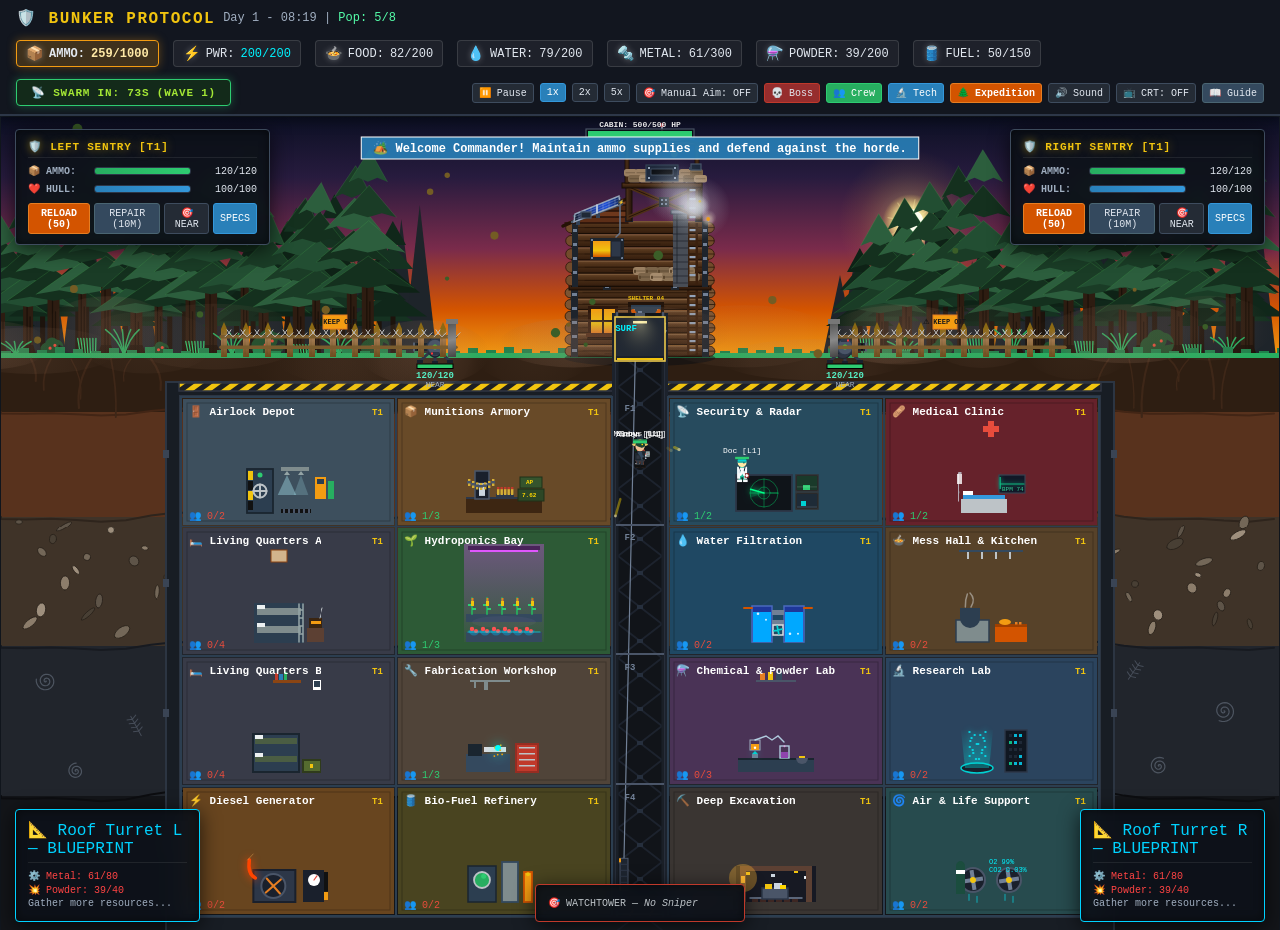
==== commit 8e9201c9: "Balance overhaul: Rebalance zombie HP/speed/damage, fix roof turret constructor, functional perimete" ====
--- a/bunker_survival_standalone.html
+++ b/bunker_survival_standalone.html
@@ -1926,19 +1926,19 @@
 
   // Turret Level Stats
   TURRET_TIERS: [
-    { level: 1, name: 'Sentry Gun 9mm', damage: 24, fireRate: 0.22, range: 340, maxAmmo: 100, upgradeCost: { metal: 50 } },
-    { level: 2, name: 'Twin Autocannon', damage: 42, fireRate: 0.15, range: 400, maxAmmo: 200, upgradeCost: { metal: 120, gunpowder: 40 } },
-    { level: 3, name: 'Vulcan Minigun', damage: 62, fireRate: 0.08, range: 480, maxAmmo: 400, upgradeCost: { metal: 220, gunpowder: 80 } },
-    { level: 4, name: 'Heavy Plasma Cannon', damage: 180, fireRate: 0.35, range: 560, maxAmmo: 600, upgradeCost: null }
+    { level: 1, name: 'Sentry Gun 9mm', damage: 28, fireRate: 0.20, range: 390, maxAmmo: 120, upgradeCost: { metal: 50 } },
+    { level: 2, name: 'Twin Autocannon', damage: 46, fireRate: 0.14, range: 440, maxAmmo: 220, upgradeCost: { metal: 120, gunpowder: 40 } },
+    { level: 3, name: 'Vulcan Minigun', damage: 68, fireRate: 0.07, range: 500, maxAmmo: 450, upgradeCost: { metal: 220, gunpowder: 80 } },
+    { level: 4, name: 'Heavy Plasma Cannon', damage: 195, fireRate: 0.32, range: 580, maxAmmo: 650, upgradeCost: null }
   ],
 
-  // Zombie Types
+  // Zombie Types (Balanced for engaging survival experience)
   ZOMBIE_TYPES: {
-    shambler: { name: 'Walker', hp: 55, speed: 22, damage: 8, color: '#4a754e', size: 16, reward: { metal: 3, gunpowder: 2 } },
-    runner: { name: 'Feral Runner', hp: 35, speed: 58, damage: 12, color: '#883b3b', size: 14, reward: { metal: 2, gunpowder: 3 } },
-    armored: { name: 'Riot Armored', hp: 140, speed: 18, damage: 15, color: '#3f4e56', size: 18, reward: { metal: 8, gunpowder: 4 } },
-    spitter: { name: 'Acid Spitter', hp: 50, speed: 24, range: 250, damage: 14, color: '#68882d', size: 15, reward: { metal: 4, gunpowder: 6 } },
-    brute: { name: 'Goliath Brute', hp: 450, speed: 14, damage: 35, color: '#7a2d2d', size: 24, reward: { metal: 18, gunpowder: 15 } }
+    shambler: { name: 'Walker', hp: 38, speed: 20, damage: 6, color: '#4a754e', size: 16, reward: { metal: 3, gunpowder: 2 } },
+    runner: { name: 'Feral Runner', hp: 24, speed: 44, damage: 8, color: '#883b3b', size: 14, reward: { metal: 2, gunpowder: 3 } },
+    armored: { name: 'Riot Armored', hp: 80, speed: 16, damage: 10, color: '#3f4e56', size: 18, reward: { metal: 8, gunpowder: 4 } },
+    spitter: { name: 'Acid Spitter', hp: 34, speed: 20, range: 210, damage: 8, color: '#68882d', size: 15, reward: { metal: 4, gunpowder: 6 } },
+    brute: { name: 'Goliath Brute', hp: 240, speed: 12, damage: 18, color: '#7a2d2d', size: 24, reward: { metal: 18, gunpowder: 15 } }
   },
 
   // Population & Living Quarters
@@ -3312,16 +3312,24 @@
 // --- turrets.js ---
 // Automated Defensive Turrets System with Target Prioritization, Armor Penetration, and Manual Crosshair Control
 class Turret {
-  constructor(side, x, y) {
-    this.side = side; // 'left' or 'right'
-    this.x = x;
-    this.y = y;
+  constructor(sideOrOpts, x, y) {
+    if (typeof sideOrOpts === 'object' && sideOrOpts !== null) {
+      this.side = sideOrOpts.side || 'left';
+      this.x = sideOrOpts.x;
+      this.y = sideOrOpts.y;
+      this.label = sideOrOpts.label || '';
+    } else {
+      this.side = sideOrOpts;
+      this.x = x;
+      this.y = y;
+      this.label = '';
+    }
     this.tierIndex = 0;
     this.stats = { ...CONFIG.TURRET_TIERS[0] };
     this.ammo = this.stats.maxAmmo;
     this.health = 100;
     this.maxHealth = 100;
-    this.angle = side === 'left' ? Math.PI : 0; // Default facing outward
+    this.angle = this.side === 'left' ? Math.PI : 0; // Default facing outward
     this.targetAngle = this.angle;
     this.target = null;
     this.cooldown = 0;
@@ -4508,6 +4516,33 @@
       return;
     }
 
+    // Check if reached perimeter fence (Extra security!)
+    const engine = window.gameEngine;
+    if (engine && engine.fences) {
+      if (this.side === 'left' && engine.fences.left && engine.fences.left.hp > 0 && this.x >= 420 && this.x <= 450) {
+        if (this.attackCooldown <= 0) {
+          this.attackCooldown = this.attackRate;
+          engine.damageFence('left', this.damage);
+          this.takeDamage(4); // Barbed wire counter-damage
+          if (window.soundSystem && window.soundSystem.playZombieShriek) {
+            window.soundSystem.playZombieShriek();
+          }
+        }
+        return;
+      }
+      if (this.side === 'right' && engine.fences.right && engine.fences.right.hp > 0 && this.x <= 860 && this.x >= 830) {
+        if (this.attackCooldown <= 0) {
+          this.attackCooldown = this.attackRate;
+          engine.damageFence('right', this.damage);
+          this.takeDamage(4); // Barbed wire counter-damage
+          if (window.soundSystem && window.soundSystem.playZombieShriek) {
+            window.soundSystem.playZombieShriek();
+          }
+        }
+        return;
+      }
+    }
+
     // Check if reached turret or barricade
     const inMeleeRange = distToTurret <= 18 || distToHouse <= 45;
     if (inMeleeRange) {
@@ -5217,10 +5252,10 @@
 
     // Build tactical wave composition
     this.hordeSpawnQueue = [];
-    const count = 7 + this.currentWave * 4;
-
-    // Vanguard: armored tanks soak initial fire
-    if (this.currentWave >= 2) {
+    const count = 4 + this.currentWave * 3;
+
+    // Vanguard: armored tanks soak initial fire (from wave 3+)
+    if (this.currentWave >= 3) {
       this.hordeSpawnQueue.push({ type: 'armored', side: 'left' });
       this.hordeSpawnQueue.push({ type: 'armored', side: 'right' });
     }
@@ -5230,23 +5265,22 @@
       let type = 'shambler';
       const roll = Math.random();
 
-      if (this.currentWave >= 1 && roll < 0.40) {
-        type = 'runner'; // Fast flanking runners
-      } else if (this.currentWave >= 2 && roll > 0.80) {
+      if (this.currentWave >= 1 && roll < 0.25) {
+        type = 'runner'; // Fast flanking runners (25%)
+      } else if (this.currentWave >= 2 && roll > 0.82) {
         type = 'armored';
       } else if (this.currentWave >= 3 && roll > 0.88) {
         type = 'spitter'; // Acid artillery
-      } else if (this.currentWave >= 4 && roll > 0.95) {
+      } else if (this.currentWave >= 4 && roll > 0.94) {
         type = 'brute';
       }
 
       this.hordeSpawnQueue.push({ type, side });
     }
 
-    // Guaranteed Brutes on every 3rd wave
-    if (this.currentWave % 3 === 0) {
-      this.hordeSpawnQueue.push({ type: 'brute', side: 'left' });
-      this.hordeSpawnQueue.push({ type: 'brute', side: 'right' });
+    // Guaranteed Brute on every 4th wave
+    if (this.currentWave >= 4 && this.currentWave % 4 === 0) {
+      this.hordeSpawnQueue.push({ type: 'brute', side: Math.random() > 0.5 ? 'left' : 'right' });
     }
   }
 
@@ -5300,10 +5334,10 @@
 class ZombieBoss {
   constructor(side) {
     this.side = side || (Math.random() < 0.5 ? 'left' : 'right');
-    this.maxHp = 4200 + (window.gameEngine ? window.gameEngine.waveManager.currentWave * 180 : 0);
+    this.maxHp = 2200 + (window.gameEngine ? window.gameEngine.waveManager.currentWave * 100 : 0);
     this.hp = this.maxHp;
-    this.speed = 28;
-    this.damage = 38;
+    this.speed = 18;
+    this.damage = 20;
     this.size = 38;
     this.x = this.side === 'left' ? -60 : 1340;
     this.y = CONFIG.SURFACE_Y;
@@ -5343,9 +5377,9 @@
     // Rage: below 30% HP → speed+damage surge
     if (!this.isEnraged && this.hp < this.maxHp * 0.3) {
       this.isEnraged = true;
-      this.speed = 52;
-      this.damage = 60;
-      engine.addNotification('💀 BOSS ENRAGED! Speed & damage doubled!', '#FF0000', 4);
+      this.speed = 32;
+      this.damage = 32;
+      engine.addNotification('💀 BOSS ENRAGED! Speed & fury surging!', '#FF0000', 4);
     }
     this.enrageFlash = this.isEnraged ? (Math.sin(this.animTime * 8) * 0.5 + 0.5) : 0;
 
@@ -5355,8 +5389,7 @@
     if (this.isCharging) {
       this.x += this.chargeDir * this.chargeSpeed * dt;
       this.chargeSpeed *= (1 - dt * 2.5);
-      if (this.chargeSpeed < 5) { this.isCharging = false; this.chargeCooldown = 6; }
-      // Damage fence/turrets if passing through
+      if (this.chargeSpeed < 5) { this.isCharging = false; this.chargeCooldown = 8; }
       if (engine.particles) {
         engine.particles.spawnSparks(this.x, this.y - 10, 3, '#FF8C00');
       }
@@ -5375,21 +5408,21 @@
       if (this.chargeCooldown <= 0 && Math.abs(dx) > 200) {
         this.isCharging = true;
         this.chargeDir = Math.sign(dx);
-        this.chargeSpeed = 280;
+        this.chargeSpeed = 130;
         engine.addNotification('💨 BOSS CHARGING!', '#FF6600', 2);
         if (engine.particles) engine.particles.spawnSparks(this.x, this.y - 20, 20, '#FF4400');
       }
     }
 
-    // Spawn minions periodically
-    if (this.minionTimer > 12) {
+    // Spawn minions periodically (2 minions every 18s)
+    if (this.minionTimer > 18) {
       this.minionTimer = 0;
       const side = this.x < 640 ? 'right' : 'left';
-      for (let i = 0; i < 3; i++) {
-        const minion = new Zombie(Math.random() < 0.4 ? 'runner' : 'shambler', side);
+      for (let i = 0; i < 2; i++) {
+        const minion = new Zombie(Math.random() < 0.3 ? 'runner' : 'shambler', side);
         engine.zombies.push(minion);
       }
-      engine.addNotification('🧟 Boss summons minions!', '#8B0000', 2.5);
+      engine.addNotification('🧟 Boss summons reinforcements!', '#8B0000', 2.5);
     }
 
     // Boss roar every 8s
@@ -5399,17 +5432,17 @@
       if (engine.particles) engine.particles.spawnSparks(this.x, this.y - 30, 15, '#8B0000');
     }
 
-    // Damage turrets/barricades on contact
+    // Damage turrets on contact (moderate damage rate)
     const turrets = [engine.leftTurret, engine.rightTurret, ...(engine.constructionSites || []).filter(s => s.built && s.turret).map(s => s.turret)];
     for (const t of turrets) {
       if (t && Math.hypot(this.x - t.x, this.y - (t.y || CONFIG.SURFACE_Y)) < 55) {
-        t.health = Math.max(0, (t.health || 100) - this.damage * dt * 0.8);
+        t.health = Math.max(0, (t.health || 100) - this.damage * dt * 0.35);
       }
     }
   }
 
   _groundSlam(engine) {
-    this.slamCooldown = 7;
+    this.slamCooldown = 10;
     // Shake / AOE VFX
     if (engine.particles) {
       for (let i = 0; i < 24; i++) {
@@ -5426,11 +5459,11 @@
       engine.particles.spawnSparks(this.x, this.y - 5, 30, '#FF4400');
     }
     if (window.soundSystem && window.soundSystem.playExplosion) window.soundSystem.playExplosion();
-    // Damage survivors in range
+    // Damage survivors in range (moderate)
     for (const s of engine.survivors) {
       if (s.isDead) continue;
       if (Math.hypot(s.x - this.x, s.y - this.y) < this.slamRadius) {
-        s.hp = Math.max(1, s.hp - 22);
+        s.hp = Math.max(1, s.hp - 12);
       }
     }
     engine.addNotification('💥 BOSS GROUND SLAM!', '#FF4400', 2);
@@ -9318,6 +9351,12 @@
     this.sniperAimAngle = Math.PI * 0.15;
     this.sniperTarget = null;
 
+    // ── Fortified Perimeter Defenses (Palisade Wood & Barbed Wire) ─────────
+    this.fences = {
+      left: { x1: 220, x2: 450, hp: 350, maxHp: 350, label: 'West Palisade' },
+      right: { x1: 830, x2: 1060, hp: 350, maxHp: 350, label: 'East Palisade' }
+    };
+
     // ── Construction System ─────────────────────────────────────────────────
     // Two additional roof turrets built autonomously when resources allow
     this.constructionSites = [
@@ -11843,29 +11882,37 @@
     }
   }
 
-  // ── Perimeter Fence Drawing ─────────────────────────────────────────────────
-  // Wooden palisade + barbed wire around the compound perimeter
+  // ── Perimeter Fence Drawing & Damage Handling ──────────────────────────────
   drawFence(ctx) {
     const groundY = CONFIG.SURFACE_Y;
-    // Fence spans from left treeline to right treeline, in front of building
-    const fenceSegments = [
-      { x1: 220, x2: 450, y: groundY },  // Left wing
-      { x1: 830, x2: 1060, y: groundY }, // Right wing
+    const fenceDefs = [
+      { side: 'left', x1: 220, x2: 450, data: this.fences ? this.fences.left : null },
+      { side: 'right', x1: 830, x2: 1060, data: this.fences ? this.fences.right : null },
     ];
-    // Posts every 22px
     const POST_W = 6, POST_H = 28;
 
-    for (const seg of fenceSegments) {
+    for (const def of fenceDefs) {
+      const f = def.data;
+      const isBreached = f && f.hp <= 0;
       ctx.save();
+
       // Palisade planks
-      for (let px = seg.x1; px <= seg.x2; px += 22) {
-        // Post
+      for (let px = def.x1; px <= def.x2; px += 22) {
+        if (isBreached) {
+          // Splintered, broken stumps
+          ctx.fillStyle = '#4a3319';
+          ctx.fillRect(px, groundY - 10, POST_W, 10);
+          continue;
+        }
+
+        // Intact post
         const postGrad = ctx.createLinearGradient(px, groundY - POST_H, px + POST_W, groundY);
         postGrad.addColorStop(0, '#8B6914');
         postGrad.addColorStop(0.4, '#A0784E');
         postGrad.addColorStop(1, '#6B4A1A');
         ctx.fillStyle = postGrad;
         ctx.fillRect(px, groundY - POST_H, POST_W, POST_H);
+
         // Pointed tip
         ctx.fillStyle = '#8B6914';
         ctx.beginPath();
@@ -11873,6 +11920,7 @@
         ctx.lineTo(px + POST_W / 2, groundY - POST_H - 7);
         ctx.lineTo(px + POST_W, groundY - POST_H);
         ctx.fill();
+
         // Wood grain lines
         ctx.strokeStyle = 'rgba(0,0,0,0.18)';
         ctx.lineWidth = 0.6;
@@ -11882,57 +11930,81 @@
         ctx.stroke();
       }
 
-      // Horizontal rails connecting posts
-      ctx.strokeStyle = '#7A5C2E';
-      ctx.lineWidth = 3.5;
-      // Upper rail
-      ctx.beginPath();
-      ctx.moveTo(seg.x1, groundY - POST_H * 0.72);
-      ctx.lineTo(seg.x2 + POST_W, groundY - POST_H * 0.72);
-      ctx.stroke();
-      // Lower rail
-      ctx.beginPath();
-      ctx.moveTo(seg.x1, groundY - POST_H * 0.35);
-      ctx.lineTo(seg.x2 + POST_W, groundY - POST_H * 0.35);
-      ctx.stroke();
-
-      // Barbed wire on top rail
-      ctx.strokeStyle = '#C0C0C0';
-      ctx.lineWidth = 1;
-      for (let bx = seg.x1 + 4; bx < seg.x2; bx += 14) {
-        const by = groundY - POST_H * 0.72 - 4;
+      if (!isBreached) {
+        // Horizontal rails connecting posts
+        ctx.strokeStyle = '#7A5C2E';
+        ctx.lineWidth = 3.5;
+        // Upper rail
         ctx.beginPath();
-        ctx.moveTo(bx, by + 4);
-        ctx.lineTo(bx + 4, by);
-        ctx.lineTo(bx + 8, by + 4);
-        ctx.lineTo(bx + 12, by);
+        ctx.moveTo(def.x1, groundY - POST_H * 0.72);
+        ctx.lineTo(def.x2 + POST_W, groundY - POST_H * 0.72);
         ctx.stroke();
-        // Barb spikes
+        // Lower rail
         ctx.beginPath();
-        ctx.moveTo(bx + 4, by);
-        ctx.lineTo(bx + 2, by - 3);
-        ctx.moveTo(bx + 4, by);
-        ctx.lineTo(bx + 6, by - 3);
+        ctx.moveTo(def.x1, groundY - POST_H * 0.35);
+        ctx.lineTo(def.x2 + POST_W, groundY - POST_H * 0.35);
         ctx.stroke();
-      }
-
-      // Warning sign on fence
-      const midX = (seg.x1 + seg.x2) / 2;
-      ctx.fillStyle = '#F39C12';
-      ctx.fillRect(midX - 12, groundY - POST_H - 14, 24, 14);
-      ctx.strokeStyle = '#E67E22'; ctx.lineWidth = 1;
-      ctx.strokeRect(midX - 12, groundY - POST_H - 14, 24, 14);
-      ctx.fillStyle = '#1a1a1a';
-      ctx.font = 'bold 7px "Courier New"';
-      ctx.textAlign = 'center';
-      ctx.fillText('⚠ KEEP OUT', midX, groundY - POST_H - 5);
+
+        // Barbed wire on top rail
+        ctx.strokeStyle = '#C0C0C0';
+        ctx.lineWidth = 1;
+        for (let bx = def.x1 + 4; bx < def.x2; bx += 14) {
+          const by = groundY - POST_H * 0.72 - 4;
+          ctx.beginPath();
+          ctx.moveTo(bx, by + 4);
+          ctx.lineTo(bx + 4, by);
+          ctx.lineTo(bx + 8, by + 4);
+          ctx.lineTo(bx + 12, by);
+          ctx.stroke();
+          // Barb spikes
+          ctx.beginPath();
+          ctx.moveTo(bx + 4, by);
+          ctx.lineTo(bx + 2, by - 3);
+          ctx.moveTo(bx + 4, by);
+          ctx.lineTo(bx + 6, by - 3);
+          ctx.stroke();
+        }
+
+        // Warning sign on fence
+        const midX = (def.x1 + def.x2) / 2;
+        ctx.fillStyle = '#F39C12';
+        ctx.fillRect(midX - 12, groundY - POST_H - 14, 24, 14);
+        ctx.strokeStyle = '#E67E22'; ctx.lineWidth = 1;
+        ctx.strokeRect(midX - 12, groundY - POST_H - 14, 24, 14);
+        ctx.fillStyle = '#1a1a1a';
+        ctx.font = 'bold 7px "Courier New"';
+        ctx.textAlign = 'center';
+        ctx.fillText('⚠ KEEP OUT', midX, groundY - POST_H - 5);
+
+        // Fence Health Bar (if damaged)
+        if (f && f.hp < f.maxHp) {
+          const barW = 50, barH = 4;
+          const barX = midX - barW / 2;
+          const barY = groundY - POST_H - 22;
+          ctx.fillStyle = 'rgba(0,0,0,0.6)';
+          ctx.fillRect(barX - 1, barY - 1, barW + 2, barH + 2);
+          const ratio = Math.max(0, f.hp / f.maxHp);
+          ctx.fillStyle = ratio > 0.5 ? '#2ecc71' : ratio > 0.25 ? '#f39c12' : '#e74c3c';
+          ctx.fillRect(barX, barY, barW * ratio, barH);
+          ctx.fillStyle = '#ffffff';
+          ctx.font = 'bold 7px monospace';
+          ctx.fillText(`FENCE: ${Math.ceil(f.hp)}/${f.maxHp}`, midX, barY - 3);
+        }
+      } else {
+        // Breached label
+        const midX = (def.x1 + def.x2) / 2;
+        ctx.fillStyle = '#e74c3c';
+        ctx.font = 'bold 9px monospace';
+        ctx.textAlign = 'center';
+        ctx.fillText('⚡ FENCE BREACHED', midX, groundY - 16);
+      }
 
       ctx.restore();
     }
 
     // Gate posts on either side of cabin entrance
     const GATE_W = 8, GATE_H = 34;
-    const gatePositions = [{ x: 448 }, { x: 830 }]; // Just outside fence gaps
+    const gatePositions = [{ x: 448 }, { x: 830 }];
     for (const gp of gatePositions) {
       ctx.save();
       const gg = ctx.createLinearGradient(gp.x, groundY - GATE_H, gp.x + GATE_W, groundY);
@@ -11947,6 +12019,34 @@
       ctx.restore();
     }
   }
+
+  damageFence(side, amount) {
+    const f = this.fences && this.fences[side];
+    if (!f || f.hp <= 0) return;
+    f.hp = Math.max(0, f.hp - amount);
+    const fx = side === 'left' ? 435 : 845;
+    if (this.particles) {
+      this.particles.spawnSparks(fx, CONFIG.SURFACE_Y - 14, 6, '#d35400');
+    }
+    if (f.hp <= 0) {
+      this.addNotification(`⚠️ ${f.label} BREACHED! Barricade destroyed!`, 'danger', 4);
+      if (window.soundSystem && window.soundSystem.playExplosion) window.soundSystem.playExplosion();
+    }
+  }
+
+  repairFence(side) {
+    const f = this.fences && this.fences[side];
+    if (!f || f.hp >= f.maxHp || this.resources.metal < 8) return false;
+    this.resources.metal -= 8;
+    f.hp = Math.min(f.maxHp, f.hp + 60);
+    const fx = side === 'left' ? 435 : 845;
+    if (this.particles) {
+      this.particles.spawnSparks(fx, CONFIG.SURFACE_Y - 14, 8, '#2ecc71');
+      this.particles.addFloatingText('+60 FENCE HP', fx - 25, CONFIG.SURFACE_Y - 30, '#2ecc71');
+    }
+    return true;
+  }
+
 
   // Update roof searchlights tracking approaching zombies or sweeping dark forest
   updateSearchlights(dt) {
